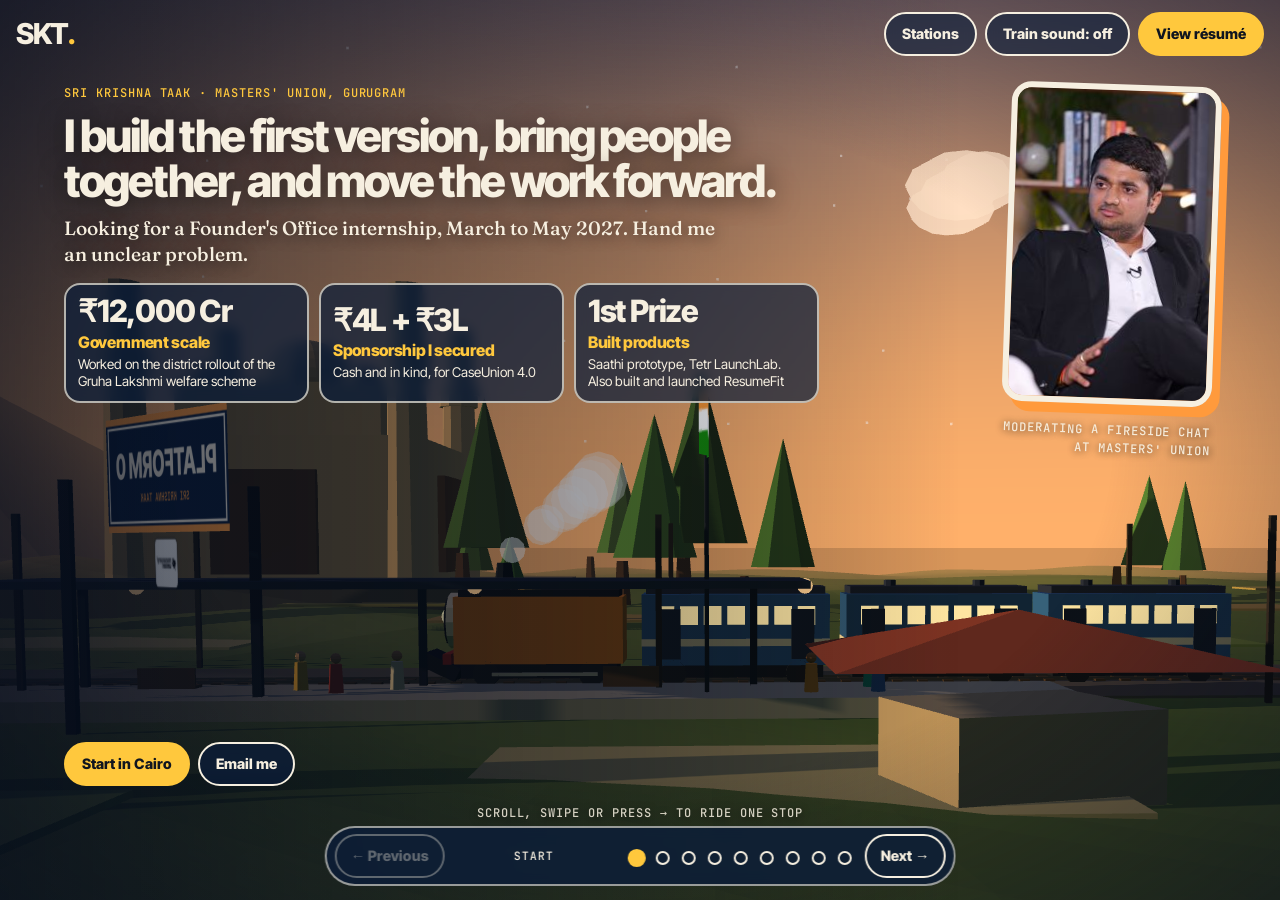
==== index.html @ de6146e2 "Sharper first screen, recommendation quotes, new work items, scroll tall cards before moving Co-Auth" ====
<!doctype html>
<html lang="en" class="no-js">
<head>
<meta charset="utf-8">
<meta name="viewport" content="width=device-width,initial-scale=1,viewport-fit=cover">
<title>Sri Krishna Taak | Founder&#x27;s Office internship, March to May 2027</title>
<meta name="description" content="Sri Krishna Taak builds the first version, brings people together and moves the work forward: ResumeFit, CaseUnion 4.0, field work from Cairo to Rajasthan. A train journey through the work.">
<link rel="canonical" href="https://emailsrikrishna9-hub.github.io/sri-krishna-yatra/">
<meta name="theme-color" content="#0b1d3a">
<meta property="og:type" content="website"><meta property="og:site_name" content="Sri Krishna Taak">
<meta property="og:title" content="Sri Krishna Taak | Founder&#x27;s Office internship, March to May 2027"><meta property="og:description" content="Sri Krishna Taak builds the first version, brings people together and moves the work forward: ResumeFit, CaseUnion 4.0, field work from Cairo to Rajasthan. A train journey through the work.">
<meta property="og:url" content="https://emailsrikrishna9-hub.github.io/sri-krishna-yatra/"><meta property="og:image" content="https://emailsrikrishna9-hub.github.io/sri-krishna-yatra/assets/og.png">
<meta property="og:image:width" content="1200"><meta property="og:image:height" content="630"><meta property="og:image:alt" content="Sri Krishna Taak: I build the first version, bring people together, and move the work forward, with a train on a rail line">
<meta name="twitter:card" content="summary_large_image"><meta name="twitter:title" content="Sri Krishna Taak | Founder&#x27;s Office internship, March to May 2027"><meta name="twitter:description" content="Sri Krishna Taak builds the first version, brings people together and moves the work forward: ResumeFit, CaseUnion 4.0, field work from Cairo to Rajasthan. A train journey through the work."><meta name="twitter:image" content="https://emailsrikrishna9-hub.github.io/sri-krishna-yatra/assets/og.png">
<link rel="preload" href="assets/fonts/inter-tight-latin-800-normal.woff2" as="font" type="font/woff2" crossorigin>
<link rel="icon" href="assets/favicon.svg" type="image/svg+xml">
<link rel="stylesheet" href="assets/css/world.css">
<script type="application/ld+json">{"@context": "https://schema.org", "@type": "Person", "name": "Sri Krishna Taak", "url": "https://emailsrikrishna9-hub.github.io/sri-krishna-yatra/", "sameAs": ["https://www.linkedin.com/in/sri-krishna9/", "https://github.com/emailsrikrishna9-hub", "https://www.producthunt.com/@sri_krishna12"], "alumniOf": {"@type": "Organization", "name": "Masters' Union"}}</script>
<script>document.documentElement.className='js'</script>
</head>
<body>
<canvas id="gl" aria-hidden="true"></canvas>
<div class="vig" aria-hidden="true"></div>
<div class="cut" id="cut" aria-hidden="true"></div>
<div class="hud intro" id="hud" hidden>
  <header class="bar">
    <a class="logo" href="#start" data-go="0" aria-label="Sri Krishna Taak, back to the start">SKT<span>.</span></a>
    <nav class="btns" aria-label="Site controls">
      <button type="button" id="bIndex" aria-expanded="false" aria-controls="index">Stations</button>
      <button type="button" id="bSound" aria-pressed="false"><span class="m-hide">Train&nbsp;</span><span id="sndTxt">sound: off</span></button>
      <a class="solid" id="bResume" href="resume.pdf" target="_blank" rel="noopener">View r&eacute;sum&eacute;<span class="sr"> (PDF, opens in a new tab)</span></a>
    </nav>
  </header>
  <nav class="index" id="index" aria-label="Stations" hidden><ol><li><button type="button" data-go="0"><b>00</b><span>Start<small>Now</small></span></button></li><li><button type="button" data-go="1"><b>01</b><span>Icon Creations<small>2023</small></span></button></li><li><button type="button" data-go="2"><b>02</b><span>Government and campus<small>2023 to 2024</small></span></button></li><li><button type="button" data-go="3"><b>03</b><span>Field and research<small>2024</small></span></button></li><li><button type="button" data-go="4"><b>04</b><span>Competing and organising<small>2025 to 2026</small></span></button></li><li><button type="button" data-go="5"><b>05</b><span>ResumeFit<small>2026</small></span></button></li><li><button type="button" data-go="6"><b>06</b><span>Saathi<small>2026</small></span></button></li><li><button type="button" data-go="7"><b>07</b><span>CaseUnion and Careers Club<small>2026</small></span></button></li><li><button type="button" data-go="8"><b>08</b><span>Next stop<small>Mar to May 2027</small></span></button></li></ol></nav>
  <section class="hero" id="hero" aria-label="Introduction"><div class="h-in">
      <p class="mono h-k">Sri Krishna Taak · Masters&#x27; Union, Gurugram</p>
      <h1 class="h-h1">I build the first version, bring people together, and move the work forward.</h1>
      <p class="h-sub">Looking for a Founder&#x27;s Office internship, March to May 2027. Hand me an unclear problem.</p>
      <ul class="chips" aria-label="Start with one kind of work"><li><button type="button" class="chipcard" data-go="2"><em>₹12,000 Cr</em><b>Government scale</b><span>Worked on the district rollout of the Gruha Lakshmi welfare scheme</span></button></li><li><button type="button" class="chipcard" data-go="7"><em>₹4L + ₹3L</em><b>Sponsorship I secured</b><span>Cash and in kind, for CaseUnion 4.0</span></button></li><li><button type="button" class="chipcard" data-go="6"><em>1st Prize</em><b>Built products</b><span>Saathi prototype, Tetr LaunchLab. Also built and launched ResumeFit</span></button></li></ul>
      <p class="h-act"><button class="btn big" type="button" data-go="1" id="bExplore">Start in Cairo</button><a class="btn big h-mail" href="mailto:sri.krishna2028@mastersunion.org">Email me</a></p>
    </div>
    <figure class="h-photo"><img src="assets/img/jagriti-fireside-sri-listening.jpg" alt="Sri Krishna Taak seated on stage during a fireside chat at Masters&#x27; Union" width="480" height="320"><figcaption class="mono">Moderating a fireside chat at Masters&#x27; Union</figcaption></figure></section>
  <section class="card" id="card" aria-label="Station"></section>
  <nav class="pager" id="pager" aria-label="Journey"><button type="button" id="bPrev" aria-label="Previous station">&#8592;<span> Previous</span></button><p class="pcount mono" id="pcount" aria-hidden="true"></p><button type="button" id="bNext" aria-label="Next station"><span>Next </span>&#8594;</button></nav>
  <div class="hintline mono" id="hintline" aria-hidden="true">Scroll, swipe or press &#8594; to ride one stop</div>
  <div class="sheet" id="sheet" role="dialog" aria-modal="true" aria-label="More detail" hidden><div class="sheet-in"><button type="button" class="sheet-x btn" id="sheetX">Close</button><div id="sheetBody"></div></div></div>
</div>
<p class="sr" id="live" role="status" aria-live="polite"></p>
<main id="plain" class="plain" tabindex="-1">
  <header><h1>Sri Krishna Taak</h1>
  <p class="lead">I build the first version, bring people together, and move the work forward.</p><p>Looking for a Founder&#x27;s Office internship, March to May 2027. Hand me an unclear problem.</p>
  <p><a class="btn big" href="mailto:sri.krishna2028@mastersunion.org">Email me</a> <a class="btn" href="resume.pdf" target="_blank" rel="noopener">View r&eacute;sum&eacute;</a></p></header>
  <article id="p-icon-creations"><h2><span class="mono">01 · Icon Creations · 2023</span><br>Cairo: where the journey starts</h2><section class="pitem"><h3>Icon Creations <span class="mono">Cairo, Jun to Jul 2023</span></h3><div class="logos"><span class="lg"><img src="assets/logos/icon.jpg" alt="Icon Creations" height="30"></span></div><dl class="rac"><div><dt>Result</dt><dd>Recognized as a top-performing intern in a six-week paid placement.</dd></div><div><dt>Action</dt><dd>Created social content, copy, articles, and research for the agency. Quality-tested a client AI chatbot.</dd></div><div><dt>Context</dt><dd>My first international operating role, at Icon Creations in Cairo.</dd></div></dl><div class="cmeta"><figure class="quote"><blockquote>&ldquo;Krishna is a driven, committed, and smart professional with a passion for discovery, and he would be a valuable addition to any team in any industry.&rdquo;</blockquote><figcaption><b>Raymond Ayac</b> Marketing Director at Nado’s Jewellery. Managed Sri directly at Icon Creations. <a href="https://www.linkedin.com/in/sri-krishna9/details/recommendations/" target="_blank" rel="noopener">LinkedIn recommendation<span class="sr"> (opens in a new tab)</span></a></figcaption></figure><p class="src">Source: Icon Creations experience letter and paid-internship certificate (documents held privately)</p></div></section></article><article id="p-campus-government"><h2><span class="mono">02 · Government and campus · 2023 to 2024</span><br>Government and campus, 2023 to 2024</h2><section class="pitem"><h3>Collector&#x27;s Office <span class="mono">Narayanpet, Aug to Sep 2023</span></h3><div class="logos"><span class="lg"><img src="assets/logos/telangana.svg" alt="Government of Telangana" height="30"></span></div><dl class="rac"><div><dt>Result</dt><dd>Worked on the district rollout of Gruha Lakshmi, a ₹12,000-crore scheme covering about 4 million people.</dd></div><div><dt>Action</dt><dd>Joined 25+ senior government meetings, made 50 field visits and supported 4 grievance sessions with 200+ citizens.</dd></div><div><dt>Context</dt><dd>The figures are the scheme&#x27;s size, not a budget I managed.</dd></div></dl><div class="cmeta"><p class="src">Source: internship certificate from the District Collector (held privately) and résumé</p></div></section><section class="pitem"><h3>AIESEC Ahmedabad <span class="mono">Aug 2023 to Jul 2024</span></h3><div class="logos"><span class="lg"><img src="assets/logos/aiesec.jpg" alt="AIESEC" height="30"></span></div><dl class="rac"><div><dt>Result</dt><dd>Helped secure 10+ exchange approvals and earned Best Team Leader and Best Team recognition.</dd></div><div><dt>Action</dt><dd>Built international relationships and worked on recruitment and onboarding.</dd></div><div><dt>Context</dt><dd>A year in a student-run international organization.</dd></div></dl><div class="cmeta"><p class="src">Source: résumé and AIESEC Ahmedabad experience letter</p></div></section><section class="pitem"><h3>TEDxIIS <span class="mono">Dec 2023</span></h3><div class="logos"><span class="lg tx" role="img" aria-label="TEDx">TED<i>x</i></span></div><dl class="rac"><div><dt>Result</dt><dd>Organiser and licensee of the institute&#x27;s first TEDx, 250+ attendees.</dd></div><div><dt>Action</dt><dd>Worked across speakers, sponsorships, and a 30-person organizing team.</dd></div><div><dt>Context</dt><dd>An event built from the ground up at Gujarat University.</dd></div></dl><figure class="thumb"><img src="assets/work/tedx-team.jpg" alt="The TEDxIIS organizing team standing beside the lit TEDxIIS sign" width="132" height="92" decoding="async" loading=lazy><figcaption>The TEDxIIS organizing team</figcaption></figure><div class="cmeta"><p class="src">Source: résumé; team figures are the team&#x27;s</p></div></section><section class="pitem"><h3>Kashmir Festival <span class="mono">Gandhinagar</span></h3><div class="logos"><span class="lg"><img src="assets/logos/iis.png" alt="Indian Institute of Sustainability" height="30"></span></div><dl class="rac"><div><dt>Result</dt><dd>Led 30 students at a festival attended by the Union Home Minister.</dd></div><div><dt>Action</dt><dd>Ran the student team for the festival.</dd></div><div><dt>Context</dt><dd>A campus role at the Indian Institute of Sustainability.</dd></div></dl><div class="cmeta"><p class="src">Source: letter from the institute and résumé</p></div></section></article><article id="p-field-research"><h2><span class="mono">03 · Field and research · 2024</span><br>Field and research, 2024</h2><section class="pitem"><h3>Shodh Yatra <span class="mono">Rajasthan, Jun 2024</span></h3><dl class="rac"><div><dt>Result</dt><dd>Helped run a 140 km field journey through 12 villages.</dd></div><div><dt>Action</dt><dd>Coordinated accommodation, the route, local authorities, and 20+ meetings.</dd></div><div><dt>Context</dt><dd>Rural innovation work with SRISTI and a diverse volunteer team.</dd></div></dl><figure class="thumb"><img src="assets/work/iccg5-podium.jpg" alt="A speaker at the podium on the stage of the Fifth International Conference on Creativity and Innovation at Grassroots (ICCIG 5) at IIM Ahmedabad, January 2025" width="132" height="92" decoding="async" loading=lazy><figcaption>Presenting Shodh Yatra learnings at ICCG 5, IIM Ahmedabad, 28 to 30 Jan 2025</figcaption></figure><div class="cmeta"><figure class="quote"><blockquote>&ldquo;He took responsibility beyond what was expected, managing on-ground coordination and supporting both participants and villagers with patience and care.&rdquo;</blockquote><figcaption><b>Chetan V Patel</b> Secretary, SRISTI; National Coordinator, Shodh Yatra. Mentor to Sri. <a href="https://www.linkedin.com/in/sri-krishna9/details/recommendations/" target="_blank" rel="noopener">LinkedIn recommendation<span class="sr"> (opens in a new tab)</span></a></figcaption></figure><p class="src">Source: résumé, SRISTI certificates and the ICCG 5 photo</p></div></section><section class="pitem"><h3>Akshaya Patra <span class="mono">Ahmedabad, Jun 2024</span></h3><div class="logos"><span class="lg"><img src="assets/logos/akshaya.png" alt="The Akshaya Patra Foundation" height="30"></span></div><dl class="rac"><div><dt>Result</dt><dd>Verified 700+ assets valued at ₹20+ crore.</dd></div><div><dt>Action</dt><dd>Reviewed the inventory and developed a QR-based tracking approach.</dd></div><div><dt>Context</dt><dd>An asset-verification internship in nonprofit operations.</dd></div></dl><div class="cmeta"><p class="src">Source: résumé (figures); completion certificate, 1 to 30 Jun 2024</p></div></section><section class="pitem"><h3>NITI Aayog <span class="mono">New Delhi, Aug to Oct 2024</span></h3><div class="logos"><span class="lg"><img src="assets/logos/niti.png" alt="NITI Aayog" height="30"></span></div><dl class="rac"><div><dt>Result</dt><dd>Produced a research recommendation on pulse-market volatility.</dd></div><div><dt>Action</dt><dd>Analysed production, import, and price data and compared policy choices.</dd></div><div><dt>Context</dt><dd>A policy research internship focused on agricultural trade.</dd></div></dl><div class="cmeta"><p class="src">Source: résumé. Research output; adoption is not claimed</p></div></section></article><article id="p-competing"><h2><span class="mono">04 · Competing and organising · 2025 to 2026</span><br>Competing and organising, 2025 to 2026</h2><section class="pitem"><h3>HPAIR Impact Challenge <span class="mono">Harvard, Feb 2025</span></h3><div class="logos"><span class="lg"><img src="assets/logos/harvard.svg" alt="Harvard (HPAIR conference)" height="30"></span></div><dl class="rac"><div><dt>Result</dt><dd>Won Round 1 of the HPAIR Impact Challenge on 9 February 2025.</dd></div><div><dt>Action</dt><dd>Built a finance model for slum schools in Nairobi.</dd></div><div><dt>Context</dt><dd>A conference competition with participants from 40+ countries. The HPAIR letter confirms the first round only.</dd></div></dl><figure class="thumb"><img src="assets/img/hbs-harvard-business-school.jpg" alt="Sri Krishna standing in front of the Harvard Business School sign" width="132" height="92" decoding="async" loading=lazy><figcaption>At Harvard Business School during the HPAIR conference</figcaption></figure><div class="cmeta"><p class="src">Source: résumé and HPAIR letter</p></div></section><section class="pitem"><h3>Prompt2Profit <span class="mono">Three campuses, 2026</span></h3><div class="logos"><span class="lg"><img src="assets/logos/iitgn.png" alt="IIT Gandhinagar" height="30"></span><span class="lg"><img src="assets/logos/nitw.png" alt="NIT Warangal" height="30"></span><span class="lg"><img src="assets/logos/svnit.png" alt="SVNIT Surat" height="30"></span></div><dl class="rac"><div><dt>Result</dt><dd>Co-hosted three hackathons at IIT Gandhinagar, NIT Warangal and SVNIT Surat.</dd></div><div><dt>Action</dt><dd>Hosted them representing Masters&#x27; Union.</dd></div><div><dt>Context</dt><dd>Event totals from my résumé: 412 registrants, 236 teams and 86 organisations. Not a personal result.</dd></div></dl><div class="cmeta"><p class="src">Source: résumé and my LinkedIn posts</p></div></section><section class="pitem"><h3>Soft Launch <span class="mono">Venture</span></h3><dl class="rac"><div><dt>Result</dt><dd>Generated ₹1 lakh+ in team revenue.</dd></div><div><dt>Action</dt><dd>Co-built a six-person commerce operation using Shopify, Razorpay, and Shiprocket.</dd></div><div><dt>Context</dt><dd>A hands-on entrepreneurial experiment. The revenue is the team&#x27;s, not mine.</dd></div></dl><div class="cmeta"><p class="src">Source: résumé</p></div></section><section class="pitem"><h3>Bharat Builders Prize <span class="mono">Growth team</span></h3><div class="logos"><span class="lg"><img src="assets/logos/mu.png" alt="Masters&#x27; Union" height="30"></span></div><dl class="rac"><div><dt>Result</dt><dd>Served on the growth team for a national AI competition.</dd></div><div><dt>Action</dt><dd>Designed strategies for organising hackathons.</dd></div><div><dt>Context</dt><dd>A role in the Masters&#x27; Union Director&#x27;s Office. The ₹10 lakh was the winner&#x27;s prize, not mine.</dd></div></dl><div class="cmeta"><p class="src">Source: résumé</p></div></section><section class="pitem"><h3>Podcast with Shashank Mani <span class="mono">Masters&#x27; Union</span></h3><div class="logos"><span class="lg"><img src="assets/logos/jagriti.webp" alt="Jagriti Yatra" height="30"></span></div><dl class="rac"><div><dt>Result</dt><dd>Hosted a podcast and moderated a fireside chat with Shashank Mani, MP and founder of Jagriti Yatra.</dd></div><div><dt>Action</dt><dd>Led the conversation as host and moderator.</dd></div><div><dt>Context</dt><dd>At Masters&#x27; Union.</dd></div></dl><div class="cmeta"><p class="src">Source: résumé</p></div></section><section class="pitem"><h3>Awards and reach <span class="mono">2026</span></h3><div class="logos"><span class="lg"><img src="assets/logos/iift.png" alt="IIFT Delhi" height="30"></span></div><dl class="rac"><div><dt>Result</dt><dd>3rd place, The Policy Gazette 2026, IIFT Delhi.</dd></div><div><dt>Action</dt><dd>2nd runner-up of 90 teams, goSTOPS One Day Challenge.</dd></div><div><dt>Context</dt><dd>11,058 LinkedIn followers on 25 November 2026.</dd></div></dl><div class="cmeta"><p class="src">Source: résumé and my LinkedIn profile</p></div></section></article><article id="p-resumefit"><h2><span class="mono">05 · ResumeFit · 2026</span><br>ResumeFit: a résumé tool that cannot invent</h2><section class="pitem"><h3>ResumeFit <span class="mono">Built and launched, Nov 2026</span></h3><dl class="rac"><div><dt>Result</dt><dd>Built and launched an AI-assisted résumé-tailoring web app.</dd></div><div><dt>Action</dt><dd>Developed document parsing, job matching, five templates, an application tracker, and a guardrail against invented experience.</dd></div><div><dt>Context</dt><dd>A personal product build to make role-specific applications easier. I have since left the project.</dd></div></dl><figure class="thumb"><img src="assets/work/rf-live-landing.jpg" alt="The ResumeFit home page with the headline &#x27;A tailored resume for every job. Every line true.&#x27;" width="132" height="92" decoding="async" loading=lazy><figcaption>ResumeFit home page, captured 24 Nov 2026</figcaption></figure><div class="cmeta"><ul class="proof"><li><a class="chip" href="https://resumefit-xrme.onrender.com/" target="_blank" rel="noopener noreferrer">Live product (first load may take up to a minute)<span class="sr"> (opens in a new tab)</span></a></li><li><a class="chip" href="https://www.producthunt.com/products/resumefit-3" target="_blank" rel="noopener noreferrer">Product Hunt listing<span class="sr"> (opens in a new tab)</span></a></li></ul></div></section><details class="pcase" open><summary>Detail: ResumeFit: a résumé tool that cannot invent</summary><article class="case" id="plain-case-resumefit"><header><p class="mono">Detail</p><h2 class="cs-title" tabindex="-1">ResumeFit: a résumé tool that cannot invent</h2><dl class="meta"><div><dt>Role</dt><dd>Builder</dd></div><div><dt>Built with</dt><dd>Claude (AI-assisted development)</dd></div><div><dt>Status</dt><dd>I have since left the project. The site is still online.</dd></div></dl></header><p class="lead">ResumeFit rebuilds a résumé around one job posting using only what the user has done, and reports the requirements they cannot honestly claim. I built it with Claude and launched it in November 2026. I have since left the project.</p><h3>What I built</h3><p>Sign-up with email confirmation, PDF and Word résumé import into a structured profile, a tailoring pipeline, a match report, five résumé templates, chat refinement, an application tracker, and a free keyword checker that needs no account.</p><h3>The guardrail, enforced three times</h3><ul class="rule"><li>The prompt lets the model cite only fact ids it was given, and every number must appear in a cited fact.</li><li>A validator drops bullets without valid citations, restores your own wording when a number was invented, removes skills that are not in your profile, and turns unsupported matches into gaps.</li><li>The database re-checks every citation before a version is saved.</li></ul><p class="note">From the project README. The repository is private, so this is documented, not publicly inspectable.</p><figure class=""><img src="assets/work/rf-rejected-claim.jpg" alt="Two cards: &#x27;What you wrote: Managed a budget of $4.5K&#x27; and an AI rewrite with $4.5M struck out and stamped Rejected, number changed" loading="lazy" decoding="async"><figcaption>Product Hunt launch graphic with sample text. It illustrates the rule; it is not a real user&#x27;s résumé.</figcaption></figure><figure class=""><img src="assets/work/rf-app-doc.jpg" alt="The ResumeFit app showing a tailored one-page résumé for a fictional finance analyst" loading="lazy" decoding="async"><figcaption>The app&#x27;s résumé view with a fictional profile and test data.</figcaption></figure><h3>A product decision</h3><ol class="timeline"><li><b>7 Nov 2026</b><span>First commit. A $4, 30-day pass was part of the design.</span></li><li><b>About 12 Nov</b><span>Product Hunt launch with one free preview, then $4 for 30 days.</span></li><li><b>14 Nov</b><span>I paused payments and made the product free during the beta.</span></li></ol><p>I made it free because the paid pass was not converting. The dates come from the commit history. The Product Hunt listing shows that it shipped; I have no paying users or traction numbers to report.</p><ul class="proof"><li><a class="chip" href="https://resumefit-xrme.onrender.com/" target="_blank" rel="noopener noreferrer">Open ResumeFit (first load may take up to a minute)<span class="sr"> (opens in a new tab)</span></a></li><li><a class="chip" href="https://www.producthunt.com/products/resumefit-3" target="_blank" rel="noopener noreferrer">Product Hunt listing<span class="sr"> (opens in a new tab)</span></a></li></ul></article></details></article><article id="p-saathi"><h2><span class="mono">06 · Saathi · 2026</span><br>Saathi: First Prize at Tetr LaunchLab</h2><section class="pitem"><h3>Saathi <span class="mono">Prototype, 2026</span></h3><dl class="rac"><div><dt>Result</dt><dd>Won First Prize at Tetr LaunchLab, a 3-day startup sprint, with a working Saathi prototype and a US$300 cash prize.</dd></div><div><dt>Action</dt><dd>Prototyped a way for families to organize healthcare documents and care information.</dd></div><div><dt>Context</dt><dd>A personal healthcare coordination experiment, judged on distribution, marketing strategy and execution. I have since left the project.</dd></div></dl><figure class="thumb"><img src="assets/work/tetr-certificate.jpg" alt="Tetr LaunchLab Certificate of Achievement awarding Sri Krishna First Prize in a 3-day startup sprint, with a 300 US dollar cash prize, issued 8 May 2026" width="132" height="92" decoding="async" loading=lazy><figcaption>Tetr LaunchLab certificate, 8 May 2026</figcaption></figure><div class="cmeta"><p class="src">Source: Tetr LaunchLab certificate, issued 8 May 2026</p></div></section></article><article id="p-caseunion"><h2><span class="mono">07 · CaseUnion and Careers Club · 2026</span><br>CaseUnion and the career clubs</h2><section class="pitem"><h3>CaseUnion 4.0 <span class="mono">Nov 2026, finale 12 Dec</span></h3><div class="logos"><span class="lg"><img src="assets/logos/mu.png" alt="Masters&#x27; Union" height="30"></span></div><dl class="rac"><div><dt>Result</dt><dd>Helped grow CaseUnion 4.0 to 3,800+ registrations by 23 November 2026.</dd></div><div><dt>Action</dt><dd>As VP Careers, coordinated clubs, partner outreach, and campus teams, and secured ₹4 lakh in sponsorship and ₹3 lakh in kind.</dd></div><div><dt>Context</dt><dd>A team-run national case competition, and Masters&#x27; Union&#x27;s first collaboration with Harvard (as content partner). Registrations came from all 22 IIMs, 15 IITs, 18 NITs and 600+ other colleges.</dd></div></dl><figure class="thumb"><img src="assets/work/cu-event-cover.jpg" alt="CaseUnion 4.0 event banner: National Business Case Competition, finale 12 December 2026, prize pool 5 lakh rupees, with partner logos and their roles" width="132" height="92" decoding="async" loading=lazy><figcaption>Event creative with the finale date and partner roles</figcaption></figure><div class="cmeta"><ul class="proof"><li><a class="chip" href="https://unstop.com/college-fests/caseunion-40-masters-union-school-of-business-519098" target="_blank" rel="noopener noreferrer">Event page on Unstop<span class="sr"> (opens in a new tab)</span></a></li></ul></div></section><details class="pcase" open><summary>Detail: CaseUnion 4.0: a national case competition</summary><article class="case" id="plain-case-caseunion"><header><p class="mono">Detail</p><h2 class="cs-title" tabindex="-1">CaseUnion 4.0: a national case competition</h2><dl class="meta"><div><dt>Role</dt><dd>VP Careers</dd></div><div><dt>Where</dt><dd>Masters&#x27; Union, Gurugram</dd></div><div><dt>Dates</dt><dd>Festival 15 Nov to 14 Dec 2026; finale 12 Dec</dd></div></dl></header><p class="lead">Helped grow CaseUnion 4.0 to 3,800+ registrations by 23 November 2026. This is a dated snapshot while registration was open, not a final outcome, and it is the team&#x27;s result.</p><figure class=""><img src="assets/work/cu-entries-strip.jpg" alt="Crop of the CaseUnion 24 Hours Left creative: 3,800+ entries from IIMs, IITs and NITs, with Aerostar Helmets as co-powering sponsor, Harvard Business Impact as content partner, and Thinking Spree, Jagriti Yatra and Ditto by Finshots as case partners" loading="lazy" decoding="async"><figcaption>Crop of the 23 Nov 2026 event creative. The partner labels are the creative&#x27;s own.</figcaption></figure><h3>What I did</h3><p>As VP Careers, I coordinated student clubs, partner outreach, and campus teams, and secured ₹4 lakh in sponsorship and ₹3 lakh in kind. The creative lists me as the registration contact, as CaseUnion Head and VP Careers. The registrations, the partners and the competitions belong to the whole team.</p><h3>What the figures are</h3><ul class="rule"><li>3,800+ is the entry count on the event creative of 23 Nov 2026. The Unstop event page showed 4,745 registrations when I read it on 25 Nov 2026, after registrations closed on 23 Nov. Both are snapshots; the finale is on 12 Dec.</li><li>₹4 lakh in sponsorship and ₹3 lakh in kind are the amounts I secured across partners, as I state them. They are separate from the ₹5 lakh, which is the festival&#x27;s prize pool and not mine.</li><li>Harvard Business Impact is labelled as content partner on the creative. It is not a title partnership. I describe it as the school&#x27;s first collaboration with Harvard; other partner roles are as the creative labels them.</li></ul><h3>Speaking</h3><p>I was invited to speak about case competitions and careers at Ramaiah University&#x27;s Arthabodha Economics Club (online, 30 Sep 2026) and at Fetch-a-thon 3.0 at Masters&#x27; Union (11 Oct 2026, as VP Careers).</p><figure class=""><img src="assets/work/fetchathon-speaker.jpg" alt="Fetch-a-thon 3.0 speaker poster: Sri Krishna, VP Careers, Masters&#x27; Union, 11 October 2026, 10 AM to 2 PM, Masters&#x27; Union Gurugram" loading="lazy" decoding="async"><figcaption>Fetch-a-thon 3.0 speaker poster, 11 Oct 2026</figcaption></figure><h3>Separate from CaseUnion</h3><p>As elected Vice President, Careers, my term covered 40 events in 5 months across 13 clubs on a ₹25 lakh budget, including three full-day hackathons (two on AI) and 400,000+ impressions. These are club figures from my résumé, not part of the CaseUnion count and not a personal result.</p><ul class="proof"><li><a class="chip" href="https://unstop.com/college-fests/caseunion-40-masters-union-school-of-business-519098" target="_blank" rel="noopener noreferrer">Event page on Unstop<span class="sr"> (opens in a new tab)</span></a></li></ul></article></details><section class="pitem"><h3>Careers Club <span class="mono">Elected VP, 2026</span></h3><div class="logos"><span class="lg"><img src="assets/logos/mu.png" alt="Masters&#x27; Union" height="30"></span></div><dl class="rac"><div><dt>Result</dt><dd>13 Masters&#x27; Union career clubs report to me, and I manage them.</dd></div><div><dt>Action</dt><dd>As elected VP, Careers, I lead the Consulting, Marketing, CommerceX, Product Management, AI, FinTech and other career clubs.</dd></div><div><dt>Context</dt><dd>40 events in 5 months on a ₹25 lakh budget, including three full-day hackathons.</dd></div></dl><div class="cmeta"><p class="src">Source: résumé</p></div></section><section class="pitem"><h3>8X hackathon <span class="mono">30 Aug 2026</span></h3><div class="logos"><span class="lg"><img src="assets/logos/mu.png" alt="Masters&#x27; Union" height="30"></span></div><dl class="rac"><div><dt>Result</dt><dd>Organised a one-day mobile app hackathon with 8X, a London-based company.</dd></div><div><dt>Action</dt><dd>Coordinated 8X, Student Affairs, students, volunteers, mentors and judges as the point of contact.</dd></div><div><dt>Context</dt><dd>At Masters&#x27; Union. Students went from idea to prototype and pitch in a day.</dd></div></dl><div class="cmeta"><p class="src">Source: my own account</p></div></section></article><article id="p-contact"><h2><span class="mono">08 · Next stop · Mar to May 2027</span><br>Bring me an unclear problem</h2><section class="pitem"><h3>Founder&#x27;s Office internship <span class="mono">March to May 2027</span></h3><dl class="rac"><div><dt>Result</dt><dd>I am looking for a Founder&#x27;s Office internship, March to May 2027.</dd></div><div><dt>Action</dt><dd>I would like to own one unclear problem and move it forward with your team.</dd></div><div><dt>Context</dt><dd>If you are hiring, or have a problem like that, send me the problem and a time that suits you.</dd></div></dl><div class="cmeta"></div></section><ul class="proof"><li><a class="chip big" href="mailto:sri.krishna2028@mastersunion.org">sri.krishna2028@mastersunion.org</a></li><li><a class="chip" href="https://www.linkedin.com/in/sri-krishna9/" target="_blank" rel="noopener noreferrer">LinkedIn<span class="sr"> (opens in a new tab)</span></a></li><li><a class="chip" href="https://github.com/emailsrikrishna9-hub" target="_blank" rel="noopener noreferrer">GitHub<span class="sr"> (opens in a new tab)</span></a></li><li><a class="chip" href="https://www.producthunt.com/@sri_krishna12" target="_blank" rel="noopener noreferrer">Product Hunt<span class="sr"> (opens in a new tab)</span></a></li></ul></article>
  <footer><p>An independent portfolio by Sri Krishna Taak. Figures come from my r&eacute;sum&eacute; unless a source is linked or named beside the claim.</p></footer>
</main>
<template id="t-icon-creations"><header class="chead"><p class="kicker mono">01 · Icon Creations · 2023</p><span class="stamp" aria-hidden="true"><b>IC</b><i>2023</i></span></header><h2 class="ctitle" tabindex="-1">Cairo: where the journey starts</h2><div class="item open"><p class="iwhen mono">Cairo, Jun to Jul 2023</p><div class="logos"><span class="lg"><img src="assets/logos/icon.jpg" alt="Icon Creations" height="30"></span></div><dl class="rac"><div><dt>Result</dt><dd>Recognized as a top-performing intern in a six-week paid placement.</dd></div><div><dt>Action</dt><dd>Created social content, copy, articles, and research for the agency. Quality-tested a client AI chatbot.</dd></div><div><dt>Context</dt><dd>My first international operating role, at Icon Creations in Cairo.</dd></div></dl><div class="cmeta"><figure class="quote"><blockquote>&ldquo;Krishna is a driven, committed, and smart professional with a passion for discovery, and he would be a valuable addition to any team in any industry.&rdquo;</blockquote><figcaption><b>Raymond Ayac</b> Marketing Director at Nado’s Jewellery. Managed Sri directly at Icon Creations. <a href="https://www.linkedin.com/in/sri-krishna9/details/recommendations/" target="_blank" rel="noopener">LinkedIn recommendation<span class="sr"> (opens in a new tab)</span></a></figcaption></figure><p class="src">Source: Icon Creations experience letter and paid-internship certificate (documents held privately)</p></div></div></template><template id="t-campus-government"><header class="chead"><p class="kicker mono">02 · Government and campus · 2023 to 2024</p><span class="stamp" aria-hidden="true"><b>GC</b><i>2023</i></span></header><h2 class="ctitle" tabindex="-1">Government and campus, 2023 to 2024</h2><div class="items"><div class="item open"><button type="button" class="ih" aria-expanded="true"><span class="in"><span class="lg"><img src="assets/logos/telangana.svg" alt="Government of Telangana" height="30"></span>Collector&#x27;s Office</span><span class="iw mono">Narayanpet, Aug to Sep 2023</span></button><div class="ib"><dl class="rac"><div><dt>Result</dt><dd>Worked on the district rollout of Gruha Lakshmi, a ₹12,000-crore scheme covering about 4 million people.</dd></div><div><dt>Action</dt><dd>Joined 25+ senior government meetings, made 50 field visits and supported 4 grievance sessions with 200+ citizens.</dd></div><div><dt>Context</dt><dd>The figures are the scheme&#x27;s size, not a budget I managed.</dd></div></dl><div class="cmeta"><p class="src">Source: internship certificate from the District Collector (held privately) and résumé</p></div></div></div><div class="item"><button type="button" class="ih" aria-expanded="false"><span class="in"><span class="lg"><img src="assets/logos/aiesec.jpg" alt="AIESEC" height="30"></span>AIESEC Ahmedabad</span><span class="iw mono">Aug 2023 to Jul 2024</span></button><div class="ib"><dl class="rac"><div><dt>Result</dt><dd>Helped secure 10+ exchange approvals and earned Best Team Leader and Best Team recognition.</dd></div><div><dt>Action</dt><dd>Built international relationships and worked on recruitment and onboarding.</dd></div><div><dt>Context</dt><dd>A year in a student-run international organization.</dd></div></dl><div class="cmeta"><p class="src">Source: résumé and AIESEC Ahmedabad experience letter</p></div></div></div><div class="item"><button type="button" class="ih" aria-expanded="false"><span class="in"><span class="lg tx" role="img" aria-label="TEDx">TED<i>x</i></span>TEDxIIS</span><span class="iw mono">Dec 2023</span></button><div class="ib"><dl class="rac"><div><dt>Result</dt><dd>Organiser and licensee of the institute&#x27;s first TEDx, 250+ attendees.</dd></div><div><dt>Action</dt><dd>Worked across speakers, sponsorships, and a 30-person organizing team.</dd></div><div><dt>Context</dt><dd>An event built from the ground up at Gujarat University.</dd></div></dl><figure class="thumb"><img src="assets/work/tedx-team.jpg" alt="The TEDxIIS organizing team standing beside the lit TEDxIIS sign" width="132" height="92" decoding="async"><figcaption>The TEDxIIS organizing team</figcaption></figure><div class="cmeta"><p class="src">Source: résumé; team figures are the team&#x27;s</p></div></div></div><div class="item"><button type="button" class="ih" aria-expanded="false"><span class="in"><span class="lg"><img src="assets/logos/iis.png" alt="Indian Institute of Sustainability" height="30"></span>Kashmir Festival</span><span class="iw mono">Gandhinagar</span></button><div class="ib"><dl class="rac"><div><dt>Result</dt><dd>Led 30 students at a festival attended by the Union Home Minister.</dd></div><div><dt>Action</dt><dd>Ran the student team for the festival.</dd></div><div><dt>Context</dt><dd>A campus role at the Indian Institute of Sustainability.</dd></div></dl><div class="cmeta"><p class="src">Source: letter from the institute and résumé</p></div></div></div></div></template><template id="t-field-research"><header class="chead"><p class="kicker mono">03 · Field and research · 2024</p><span class="stamp" aria-hidden="true"><b>FR</b><i>2024</i></span></header><h2 class="ctitle" tabindex="-1">Field and research, 2024</h2><div class="items"><div class="item open"><button type="button" class="ih" aria-expanded="true"><span class="in">Shodh Yatra</span><span class="iw mono">Rajasthan, Jun 2024</span></button><div class="ib"><dl class="rac"><div><dt>Result</dt><dd>Helped run a 140 km field journey through 12 villages.</dd></div><div><dt>Action</dt><dd>Coordinated accommodation, the route, local authorities, and 20+ meetings.</dd></div><div><dt>Context</dt><dd>Rural innovation work with SRISTI and a diverse volunteer team.</dd></div></dl><figure class="thumb"><img src="assets/work/iccg5-podium.jpg" alt="A speaker at the podium on the stage of the Fifth International Conference on Creativity and Innovation at Grassroots (ICCIG 5) at IIM Ahmedabad, January 2025" width="132" height="92" decoding="async"><figcaption>Presenting Shodh Yatra learnings at ICCG 5, IIM Ahmedabad, 28 to 30 Jan 2025</figcaption></figure><div class="cmeta"><figure class="quote"><blockquote>&ldquo;He took responsibility beyond what was expected, managing on-ground coordination and supporting both participants and villagers with patience and care.&rdquo;</blockquote><figcaption><b>Chetan V Patel</b> Secretary, SRISTI; National Coordinator, Shodh Yatra. Mentor to Sri. <a href="https://www.linkedin.com/in/sri-krishna9/details/recommendations/" target="_blank" rel="noopener">LinkedIn recommendation<span class="sr"> (opens in a new tab)</span></a></figcaption></figure><p class="src">Source: résumé, SRISTI certificates and the ICCG 5 photo</p></div></div></div><div class="item"><button type="button" class="ih" aria-expanded="false"><span class="in"><span class="lg"><img src="assets/logos/akshaya.png" alt="The Akshaya Patra Foundation" height="30"></span>Akshaya Patra</span><span class="iw mono">Ahmedabad, Jun 2024</span></button><div class="ib"><dl class="rac"><div><dt>Result</dt><dd>Verified 700+ assets valued at ₹20+ crore.</dd></div><div><dt>Action</dt><dd>Reviewed the inventory and developed a QR-based tracking approach.</dd></div><div><dt>Context</dt><dd>An asset-verification internship in nonprofit operations.</dd></div></dl><div class="cmeta"><p class="src">Source: résumé (figures); completion certificate, 1 to 30 Jun 2024</p></div></div></div><div class="item"><button type="button" class="ih" aria-expanded="false"><span class="in"><span class="lg"><img src="assets/logos/niti.png" alt="NITI Aayog" height="30"></span>NITI Aayog</span><span class="iw mono">New Delhi, Aug to Oct 2024</span></button><div class="ib"><dl class="rac"><div><dt>Result</dt><dd>Produced a research recommendation on pulse-market volatility.</dd></div><div><dt>Action</dt><dd>Analysed production, import, and price data and compared policy choices.</dd></div><div><dt>Context</dt><dd>A policy research internship focused on agricultural trade.</dd></div></dl><div class="cmeta"><p class="src">Source: résumé. Research output; adoption is not claimed</p></div></div></div></div></template><template id="t-competing"><header class="chead"><p class="kicker mono">04 · Competing and organising · 2025 to 2026</p><span class="stamp" aria-hidden="true"><b>CO</b><i>2025</i></span></header><h2 class="ctitle" tabindex="-1">Competing and organising, 2025 to 2026</h2><div class="items"><div class="item open"><button type="button" class="ih" aria-expanded="true"><span class="in"><span class="lg"><img src="assets/logos/harvard.svg" alt="Harvard (HPAIR conference)" height="30"></span>HPAIR Impact Challenge</span><span class="iw mono">Harvard, Feb 2025</span></button><div class="ib"><dl class="rac"><div><dt>Result</dt><dd>Won Round 1 of the HPAIR Impact Challenge on 9 February 2025.</dd></div><div><dt>Action</dt><dd>Built a finance model for slum schools in Nairobi.</dd></div><div><dt>Context</dt><dd>A conference competition with participants from 40+ countries. The HPAIR letter confirms the first round only.</dd></div></dl><figure class="thumb"><img src="assets/img/hbs-harvard-business-school.jpg" alt="Sri Krishna standing in front of the Harvard Business School sign" width="132" height="92" decoding="async"><figcaption>At Harvard Business School during the HPAIR conference</figcaption></figure><div class="cmeta"><p class="src">Source: résumé and HPAIR letter</p></div></div></div><div class="item"><button type="button" class="ih" aria-expanded="false"><span class="in"><span class="lg"><img src="assets/logos/iitgn.png" alt="IIT Gandhinagar" height="30"></span><span class="lg"><img src="assets/logos/nitw.png" alt="NIT Warangal" height="30"></span><span class="lg"><img src="assets/logos/svnit.png" alt="SVNIT Surat" height="30"></span>Prompt2Profit</span><span class="iw mono">Three campuses, 2026</span></button><div class="ib"><dl class="rac"><div><dt>Result</dt><dd>Co-hosted three hackathons at IIT Gandhinagar, NIT Warangal and SVNIT Surat.</dd></div><div><dt>Action</dt><dd>Hosted them representing Masters&#x27; Union.</dd></div><div><dt>Context</dt><dd>Event totals from my résumé: 412 registrants, 236 teams and 86 organisations. Not a personal result.</dd></div></dl><div class="cmeta"><p class="src">Source: résumé and my LinkedIn posts</p></div></div></div><div class="item"><button type="button" class="ih" aria-expanded="false"><span class="in">Soft Launch</span><span class="iw mono">Venture</span></button><div class="ib"><dl class="rac"><div><dt>Result</dt><dd>Generated ₹1 lakh+ in team revenue.</dd></div><div><dt>Action</dt><dd>Co-built a six-person commerce operation using Shopify, Razorpay, and Shiprocket.</dd></div><div><dt>Context</dt><dd>A hands-on entrepreneurial experiment. The revenue is the team&#x27;s, not mine.</dd></div></dl><div class="cmeta"><p class="src">Source: résumé</p></div></div></div><div class="item"><button type="button" class="ih" aria-expanded="false"><span class="in"><span class="lg"><img src="assets/logos/mu.png" alt="Masters&#x27; Union" height="30"></span>Bharat Builders Prize</span><span class="iw mono">Growth team</span></button><div class="ib"><dl class="rac"><div><dt>Result</dt><dd>Served on the growth team for a national AI competition.</dd></div><div><dt>Action</dt><dd>Designed strategies for organising hackathons.</dd></div><div><dt>Context</dt><dd>A role in the Masters&#x27; Union Director&#x27;s Office. The ₹10 lakh was the winner&#x27;s prize, not mine.</dd></div></dl><div class="cmeta"><p class="src">Source: résumé</p></div></div></div><div class="item"><button type="button" class="ih" aria-expanded="false"><span class="in"><span class="lg"><img src="assets/logos/jagriti.webp" alt="Jagriti Yatra" height="30"></span>Podcast with Shashank Mani</span><span class="iw mono">Masters&#x27; Union</span></button><div class="ib"><dl class="rac"><div><dt>Result</dt><dd>Hosted a podcast and moderated a fireside chat with Shashank Mani, MP and founder of Jagriti Yatra.</dd></div><div><dt>Action</dt><dd>Led the conversation as host and moderator.</dd></div><div><dt>Context</dt><dd>At Masters&#x27; Union.</dd></div></dl><div class="cmeta"><p class="src">Source: résumé</p></div></div></div><div class="item"><button type="button" class="ih" aria-expanded="false"><span class="in"><span class="lg"><img src="assets/logos/iift.png" alt="IIFT Delhi" height="30"></span>Awards and reach</span><span class="iw mono">2026</span></button><div class="ib"><dl class="rac"><div><dt>Result</dt><dd>3rd place, The Policy Gazette 2026, IIFT Delhi.</dd></div><div><dt>Action</dt><dd>2nd runner-up of 90 teams, goSTOPS One Day Challenge.</dd></div><div><dt>Context</dt><dd>11,058 LinkedIn followers on 25 November 2026.</dd></div></dl><div class="cmeta"><p class="src">Source: résumé and my LinkedIn profile</p></div></div></div></div></template><template id="t-resumefit"><header class="chead"><p class="kicker mono">05 · ResumeFit · 2026</p><span class="stamp" aria-hidden="true"><b>RF</b><i>NOV 26</i></span></header><h2 class="ctitle" tabindex="-1">ResumeFit: a résumé tool that cannot invent</h2><div class="item open"><p class="iwhen mono">Built and launched, Nov 2026</p><dl class="rac"><div><dt>Result</dt><dd>Built and launched an AI-assisted résumé-tailoring web app.</dd></div><div><dt>Action</dt><dd>Developed document parsing, job matching, five templates, an application tracker, and a guardrail against invented experience.</dd></div><div><dt>Context</dt><dd>A personal product build to make role-specific applications easier. I have since left the project.</dd></div></dl><figure class="thumb"><img src="assets/work/rf-live-landing.jpg" alt="The ResumeFit home page with the headline &#x27;A tailored resume for every job. Every line true.&#x27;" width="132" height="92" decoding="async"><figcaption>ResumeFit home page, captured 24 Nov 2026</figcaption></figure><div class="cmeta"><ul class="proof"><li><a class="chip" href="https://resumefit-xrme.onrender.com/" target="_blank" rel="noopener noreferrer">Live product (first load may take up to a minute)<span class="sr"> (opens in a new tab)</span></a></li><li><a class="chip" href="https://www.producthunt.com/products/resumefit-3" target="_blank" rel="noopener noreferrer">Product Hunt listing<span class="sr"> (opens in a new tab)</span></a></li></ul><p class="cact"><button type="button" class="btn big" data-case="resumefit">More detail</button></p></div></div></template><template id="t-saathi"><header class="chead"><p class="kicker mono">06 · Saathi · 2026</p><span class="stamp" aria-hidden="true"><b>SA</b><i>2026</i></span></header><h2 class="ctitle" tabindex="-1">Saathi: First Prize at Tetr LaunchLab</h2><div class="item open"><p class="iwhen mono">Prototype, 2026</p><dl class="rac"><div><dt>Result</dt><dd>Won First Prize at Tetr LaunchLab, a 3-day startup sprint, with a working Saathi prototype and a US$300 cash prize.</dd></div><div><dt>Action</dt><dd>Prototyped a way for families to organize healthcare documents and care information.</dd></div><div><dt>Context</dt><dd>A personal healthcare coordination experiment, judged on distribution, marketing strategy and execution. I have since left the project.</dd></div></dl><figure class="thumb"><img src="assets/work/tetr-certificate.jpg" alt="Tetr LaunchLab Certificate of Achievement awarding Sri Krishna First Prize in a 3-day startup sprint, with a 300 US dollar cash prize, issued 8 May 2026" width="132" height="92" decoding="async"><figcaption>Tetr LaunchLab certificate, 8 May 2026</figcaption></figure><div class="cmeta"><p class="src">Source: Tetr LaunchLab certificate, issued 8 May 2026</p></div></div></template><template id="t-caseunion"><header class="chead"><p class="kicker mono">07 · CaseUnion and Careers Club · 2026</p><span class="stamp" aria-hidden="true"><b>CU</b><i>NOV 26</i></span></header><h2 class="ctitle" tabindex="-1">CaseUnion and the career clubs</h2><div class="items"><div class="item open"><button type="button" class="ih" aria-expanded="true"><span class="in"><span class="lg"><img src="assets/logos/mu.png" alt="Masters&#x27; Union" height="30"></span>CaseUnion 4.0</span><span class="iw mono">Nov 2026, finale 12 Dec</span></button><div class="ib"><dl class="rac"><div><dt>Result</dt><dd>Helped grow CaseUnion 4.0 to 3,800+ registrations by 23 November 2026.</dd></div><div><dt>Action</dt><dd>As VP Careers, coordinated clubs, partner outreach, and campus teams, and secured ₹4 lakh in sponsorship and ₹3 lakh in kind.</dd></div><div><dt>Context</dt><dd>A team-run national case competition, and Masters&#x27; Union&#x27;s first collaboration with Harvard (as content partner). Registrations came from all 22 IIMs, 15 IITs, 18 NITs and 600+ other colleges.</dd></div></dl><figure class="thumb"><img src="assets/work/cu-event-cover.jpg" alt="CaseUnion 4.0 event banner: National Business Case Competition, finale 12 December 2026, prize pool 5 lakh rupees, with partner logos and their roles" width="132" height="92" decoding="async"><figcaption>Event creative with the finale date and partner roles</figcaption></figure><div class="cmeta"><ul class="proof"><li><a class="chip" href="https://unstop.com/college-fests/caseunion-40-masters-union-school-of-business-519098" target="_blank" rel="noopener noreferrer">Event page on Unstop<span class="sr"> (opens in a new tab)</span></a></li></ul><p class="cact"><button type="button" class="btn big" data-case="caseunion">More detail</button></p></div></div></div><div class="item"><button type="button" class="ih" aria-expanded="false"><span class="in"><span class="lg"><img src="assets/logos/mu.png" alt="Masters&#x27; Union" height="30"></span>Careers Club</span><span class="iw mono">Elected VP, 2026</span></button><div class="ib"><dl class="rac"><div><dt>Result</dt><dd>13 Masters&#x27; Union career clubs report to me, and I manage them.</dd></div><div><dt>Action</dt><dd>As elected VP, Careers, I lead the Consulting, Marketing, CommerceX, Product Management, AI, FinTech and other career clubs.</dd></div><div><dt>Context</dt><dd>40 events in 5 months on a ₹25 lakh budget, including three full-day hackathons.</dd></div></dl><div class="cmeta"><p class="src">Source: résumé</p></div></div></div><div class="item"><button type="button" class="ih" aria-expanded="false"><span class="in"><span class="lg"><img src="assets/logos/mu.png" alt="Masters&#x27; Union" height="30"></span>8X hackathon</span><span class="iw mono">30 Aug 2026</span></button><div class="ib"><dl class="rac"><div><dt>Result</dt><dd>Organised a one-day mobile app hackathon with 8X, a London-based company.</dd></div><div><dt>Action</dt><dd>Coordinated 8X, Student Affairs, students, volunteers, mentors and judges as the point of contact.</dd></div><div><dt>Context</dt><dd>At Masters&#x27; Union. Students went from idea to prototype and pitch in a day.</dd></div></dl><div class="cmeta"><p class="src">Source: my own account</p></div></div></div></div></template><template id="t-contact"><header class="chead"><p class="kicker mono">08 · Next stop · Mar to May 2027</p><span class="stamp" aria-hidden="true"><b>GO</b><i>2027</i></span></header><h2 class="ctitle" tabindex="-1">Bring me an unclear problem</h2><div class="item open"><p class="lede">I am looking for a Founder&#x27;s Office internship, March to May 2027.</p><p>I would like to own one unclear problem and move it forward with your team.</p><p>If you are hiring, or have a problem like that, send me the problem and a time that suits you.</p></div><ul class="proof"><li><a class="chip big" href="mailto:sri.krishna2028@mastersunion.org">Email me</a></li><li><a class="chip" href="https://www.linkedin.com/in/sri-krishna9/" target="_blank" rel="noopener noreferrer">LinkedIn<span class="sr"> (opens in a new tab)</span></a></li><li><a class="chip" href="https://github.com/emailsrikrishna9-hub" target="_blank" rel="noopener noreferrer">GitHub<span class="sr"> (opens in a new tab)</span></a></li><li><a class="chip" href="https://www.producthunt.com/@sri_krishna12" target="_blank" rel="noopener noreferrer">Product Hunt<span class="sr"> (opens in a new tab)</span></a></li></ul></template><template id="c-caseunion"><article class="case" id="case-caseunion"><header><p class="mono">Detail</p><h2 class="cs-title" tabindex="-1">CaseUnion 4.0: a national case competition</h2><dl class="meta"><div><dt>Role</dt><dd>VP Careers</dd></div><div><dt>Where</dt><dd>Masters&#x27; Union, Gurugram</dd></div><div><dt>Dates</dt><dd>Festival 15 Nov to 14 Dec 2026; finale 12 Dec</dd></div></dl></header><p class="lead">Helped grow CaseUnion 4.0 to 3,800+ registrations by 23 November 2026. This is a dated snapshot while registration was open, not a final outcome, and it is the team&#x27;s result.</p><figure class=""><img src="assets/work/cu-entries-strip.jpg" alt="Crop of the CaseUnion 24 Hours Left creative: 3,800+ entries from IIMs, IITs and NITs, with Aerostar Helmets as co-powering sponsor, Harvard Business Impact as content partner, and Thinking Spree, Jagriti Yatra and Ditto by Finshots as case partners" loading="lazy" decoding="async"><figcaption>Crop of the 23 Nov 2026 event creative. The partner labels are the creative&#x27;s own.</figcaption></figure><h3>What I did</h3><p>As VP Careers, I coordinated student clubs, partner outreach, and campus teams, and secured ₹4 lakh in sponsorship and ₹3 lakh in kind. The creative lists me as the registration contact, as CaseUnion Head and VP Careers. The registrations, the partners and the competitions belong to the whole team.</p><h3>What the figures are</h3><ul class="rule"><li>3,800+ is the entry count on the event creative of 23 Nov 2026. The Unstop event page showed 4,745 registrations when I read it on 25 Nov 2026, after registrations closed on 23 Nov. Both are snapshots; the finale is on 12 Dec.</li><li>₹4 lakh in sponsorship and ₹3 lakh in kind are the amounts I secured across partners, as I state them. They are separate from the ₹5 lakh, which is the festival&#x27;s prize pool and not mine.</li><li>Harvard Business Impact is labelled as content partner on the creative. It is not a title partnership. I describe it as the school&#x27;s first collaboration with Harvard; other partner roles are as the creative labels them.</li></ul><h3>Speaking</h3><p>I was invited to speak about case competitions and careers at Ramaiah University&#x27;s Arthabodha Economics Club (online, 30 Sep 2026) and at Fetch-a-thon 3.0 at Masters&#x27; Union (11 Oct 2026, as VP Careers).</p><figure class=""><img src="assets/work/fetchathon-speaker.jpg" alt="Fetch-a-thon 3.0 speaker poster: Sri Krishna, VP Careers, Masters&#x27; Union, 11 October 2026, 10 AM to 2 PM, Masters&#x27; Union Gurugram" loading="lazy" decoding="async"><figcaption>Fetch-a-thon 3.0 speaker poster, 11 Oct 2026</figcaption></figure><h3>Separate from CaseUnion</h3><p>As elected Vice President, Careers, my term covered 40 events in 5 months across 13 clubs on a ₹25 lakh budget, including three full-day hackathons (two on AI) and 400,000+ impressions. These are club figures from my résumé, not part of the CaseUnion count and not a personal result.</p><ul class="proof"><li><a class="chip" href="https://unstop.com/college-fests/caseunion-40-masters-union-school-of-business-519098" target="_blank" rel="noopener noreferrer">Event page on Unstop<span class="sr"> (opens in a new tab)</span></a></li></ul></article></template><template id="c-resumefit"><article class="case" id="case-resumefit"><header><p class="mono">Detail</p><h2 class="cs-title" tabindex="-1">ResumeFit: a résumé tool that cannot invent</h2><dl class="meta"><div><dt>Role</dt><dd>Builder</dd></div><div><dt>Built with</dt><dd>Claude (AI-assisted development)</dd></div><div><dt>Status</dt><dd>I have since left the project. The site is still online.</dd></div></dl></header><p class="lead">ResumeFit rebuilds a résumé around one job posting using only what the user has done, and reports the requirements they cannot honestly claim. I built it with Claude and launched it in November 2026. I have since left the project.</p><h3>What I built</h3><p>Sign-up with email confirmation, PDF and Word résumé import into a structured profile, a tailoring pipeline, a match report, five résumé templates, chat refinement, an application tracker, and a free keyword checker that needs no account.</p><h3>The guardrail, enforced three times</h3><ul class="rule"><li>The prompt lets the model cite only fact ids it was given, and every number must appear in a cited fact.</li><li>A validator drops bullets without valid citations, restores your own wording when a number was invented, removes skills that are not in your profile, and turns unsupported matches into gaps.</li><li>The database re-checks every citation before a version is saved.</li></ul><p class="note">From the project README. The repository is private, so this is documented, not publicly inspectable.</p><figure class=""><img src="assets/work/rf-rejected-claim.jpg" alt="Two cards: &#x27;What you wrote: Managed a budget of $4.5K&#x27; and an AI rewrite with $4.5M struck out and stamped Rejected, number changed" loading="lazy" decoding="async"><figcaption>Product Hunt launch graphic with sample text. It illustrates the rule; it is not a real user&#x27;s résumé.</figcaption></figure><figure class=""><img src="assets/work/rf-app-doc.jpg" alt="The ResumeFit app showing a tailored one-page résumé for a fictional finance analyst" loading="lazy" decoding="async"><figcaption>The app&#x27;s résumé view with a fictional profile and test data.</figcaption></figure><h3>A product decision</h3><ol class="timeline"><li><b>7 Nov 2026</b><span>First commit. A $4, 30-day pass was part of the design.</span></li><li><b>About 12 Nov</b><span>Product Hunt launch with one free preview, then $4 for 30 days.</span></li><li><b>14 Nov</b><span>I paused payments and made the product free during the beta.</span></li></ol><p>I made it free because the paid pass was not converting. The dates come from the commit history. The Product Hunt listing shows that it shipped; I have no paying users or traction numbers to report.</p><ul class="proof"><li><a class="chip" href="https://resumefit-xrme.onrender.com/" target="_blank" rel="noopener noreferrer">Open ResumeFit (first load may take up to a minute)<span class="sr"> (opens in a new tab)</span></a></li><li><a class="chip" href="https://www.producthunt.com/products/resumefit-3" target="_blank" rel="noopener noreferrer">Product Hunt listing<span class="sr"> (opens in a new tab)</span></a></li></ul></article></template>
<script>window.YATRA={"chapters": [{"id": "start", "n": 0, "label": "Start", "title": "Sri Krishna Taak", "year": "Now", "board": "PLATFORM 0", "sub": "SRI KRISHNA TAAK", "country": "IN", "mon": "charminar", "logos": ["mu"], "biome": 0}, {"id": "icon-creations", "n": 1, "label": "Icon Creations", "title": "Cairo: where the journey starts", "year": "2023", "board": "CAIRO", "sub": "ICON CREATIONS, 2023", "country": "EG", "mon": "pyramids", "logos": ["icon"], "biome": 1}, {"id": "campus-government", "n": 2, "label": "Government and campus", "title": "Government and campus, 2023 to 2024", "year": "2023 to 2024", "board": "AHMEDABAD", "sub": "CAMPUS AND DISTRICT", "country": "IN", "mon": "mosque", "logos": ["telangana", "aiesec", "ted"], "biome": 4}, {"id": "field-research", "n": 3, "label": "Field and research", "title": "Field and research, 2024", "year": "2024", "board": "NAGAUR TO DELHI", "sub": "FIELD, NONPROFIT, POLICY", "country": "IN", "mon": "fort", "logos": ["akshaya", "niti"], "biome": 6}, {"id": "competing", "n": 4, "label": "Competing and organising", "title": "Competing and organising, 2025 to 2026", "year": "2025 to 2026", "board": "HARVARD", "sub": "BOSTON, FEB 2025", "country": "US", "mon": "harvard", "logos": ["harvard", "mu"], "biome": 9}, {"id": "resumefit", "n": 5, "label": "ResumeFit", "title": "ResumeFit: a résumé tool that cannot invent", "year": "2026", "board": "RESUMEFIT", "sub": "BUILT AND LAUNCHED", "country": "IN", "mon": "skyline", "logos": [], "biome": 10}, {"id": "saathi", "n": 6, "label": "Saathi", "title": "Saathi: First Prize at Tetr LaunchLab", "year": "2026", "board": "SAATHI", "sub": "PROTOTYPE", "country": "IN", "mon": "temple", "logos": [], "biome": 2}, {"id": "caseunion", "n": 7, "label": "CaseUnion and Careers Club", "title": "CaseUnion and the career clubs", "year": "2026", "board": "CASEUNION 4.0", "sub": "MASTERS' UNION", "country": "IN", "mon": "indiagate", "logos": ["mu"], "biome": 7}, {"id": "contact", "n": 8, "label": "Next stop", "title": "Bring me an unclear problem", "year": "Mar to May 2027", "board": "NEXT STOP", "sub": "A PROBLEM TO MOVE", "country": "IN", "mon": "sunrise", "logos": [], "biome": 8}], "logos": {"niti": "niti.png", "harvard": "harvard.svg", "mu": "mu.png", "akshaya": "akshaya.png", "telangana": "telangana.svg", "aiesec": "aiesec.jpg", "icon": "icon.jpg", "jagriti": "jagriti.webp", "iift": "iift.png", "rotaract": "rotaract.png", "iima": "iima.png", "nitw": "nitw.png", "iitgn": "iitgn.png", "svnit": "svnit.png", "tie": "tie.png", "sristi": "sristi.png", "iis": "iis.png"}, "logoNames": {"niti": "NITI Aayog", "harvard": "Harvard (HPAIR conference)", "mu": "Masters' Union", "akshaya": "The Akshaya Patra Foundation", "telangana": "Government of Telangana", "aiesec": "AIESEC", "icon": "Icon Creations", "ted": "TEDx", "jagriti": "Jagriti Yatra", "iift": "IIFT Delhi", "rotaract": "Rotaract", "iima": "IIM Ahmedabad", "nitw": "NIT Warangal", "iitgn": "IIT Gandhinagar", "svnit": "SVNIT Surat", "tie": "TiE Ahmedabad", "sristi": "SRISTI", "iis": "Indian Institute of Sustainability"}};</script>
<script src="assets/vendor/three.min.js"></script>
<script src="assets/js/world.js"></script>
</body></html>
---- assets/css/world.css ----
@font-face{font-family:'Inter Tight';font-weight:400;font-display:swap;src:url(../fonts/inter-tight-latin-400-normal.woff2) format('woff2')}
@font-face{font-family:'Inter Tight';font-weight:500;font-display:swap;src:url(../fonts/inter-tight-latin-500-normal.woff2) format('woff2')}
@font-face{font-family:'Inter Tight';font-weight:800;font-display:swap;src:url(../fonts/inter-tight-latin-800-normal.woff2) format('woff2')}
@font-face{font-family:'Fraunces';font-weight:500;font-display:swap;src:url(../fonts/fraunces-latin-500-normal.woff2) format('woff2')}
@font-face{font-family:'JetBrains Mono';font-weight:500;font-display:swap;src:url(../fonts/jetbrains-mono-latin-500-normal.woff2) format('woff2')}
:root{--navy:#0b1d3a;--cream:#f6efe0;--saffron:#ff9a3c;--red:#b3261e;--teal:#19b3a6;--gold:#ffc83d;--ink:#10151f}
*{box-sizing:border-box}
html{scroll-behavior:auto;-webkit-text-size-adjust:100%}
body{margin:0;background:var(--navy);color:var(--cream);font:400 18px/1.5 'Inter Tight','Helvetica Neue',Arial,sans-serif;overflow-x:clip}
html.js:not(.plain-on) body{overflow:hidden;height:100svh;overscroll-behavior:none}
.mono{font-family:'JetBrains Mono',ui-monospace,Menlo,monospace;font-weight:500;font-size:.75rem;letter-spacing:.08em;text-transform:uppercase}
a{color:inherit}
:focus-visible{outline:3px solid var(--gold);outline-offset:3px;border-radius:6px}
.card :focus-visible,.sheet :focus-visible,.index :focus-visible{outline-color:var(--red)}
.sr{position:absolute;width:1px;height:1px;margin:-1px;padding:0;overflow:hidden;clip:rect(0 0 0 0);white-space:nowrap;border:0}
.skip{position:absolute;left:-999px;top:8px;background:var(--gold);color:var(--ink);padding:10px 14px;border-radius:8px;z-index:100}
.skip:focus{left:8px}
#gl{position:fixed;inset:0;width:100%;height:100%;display:block;z-index:0}
.vig{position:fixed;inset:0;pointer-events:none;z-index:2;background:radial-gradient(ellipse at center,transparent 52%,rgba(4,10,30,.5) 100%)}
.cut{position:fixed;inset:0;z-index:4;background:var(--navy);opacity:0;pointer-events:none;transition:opacity .2s}
.cut.on{opacity:1}
.btn,.btns button,.btns a{font:inherit;font-weight:800;font-size:.9rem;text-decoration:none;color:var(--cream);background:rgba(11,29,58,.62);border:2px solid var(--cream);border-radius:999px;padding:9px 16px;min-height:44px;cursor:pointer;backdrop-filter:blur(6px);display:inline-flex;align-items:center;transition:transform .2s cubic-bezier(.3,1.6,.5,1),background .2s}
.btn:hover,.btns button:hover,.btns a:hover{transform:translateY(-2px)}
.btn.big,.btns .solid{background:var(--gold);color:var(--ink);border-color:var(--gold)}
.btns button[aria-pressed="true"]{background:var(--cream);color:var(--ink)}

/* HUD (only when JS and WebGL are up) */
.hud{position:fixed;inset:0;z-index:5;pointer-events:none}
.hud[hidden]{display:none}
.hud>*{pointer-events:auto}
.bar{position:absolute;left:0;right:0;top:0;display:flex;justify-content:space-between;align-items:center;gap:12px;padding:12px max(16px,env(safe-area-inset-left));flex-wrap:wrap;pointer-events:none;z-index:8}
.bar>*{pointer-events:auto}
.logo{font-weight:800;font-size:1.8rem;letter-spacing:-.05em;text-decoration:none;color:var(--cream)}
.logo span{color:var(--gold)}
.btns{display:flex;gap:8px;flex-wrap:wrap}

/* station index */
.index{position:absolute;top:66px;right:max(12px,env(safe-area-inset-right));width:min(330px,calc(100% - 24px));max-height:calc(100svh - 160px);overflow:auto;background:var(--cream);color:var(--ink);border:3px solid var(--ink);border-radius:20px;padding:8px;box-shadow:6px 6px 0 var(--saffron);z-index:9}
.index[hidden]{display:none}
.index ol{list-style:none;margin:0;padding:0}
.index button{width:100%;display:flex;gap:12px;align-items:center;text-align:left;font:inherit;color:inherit;background:transparent;border:0;border-radius:12px;padding:9px 12px;min-height:44px;cursor:pointer}
.index button:hover{background:rgba(16,21,31,.08)}
.index button.on{background:var(--gold)}
.index b{font:800 .8rem 'JetBrains Mono',monospace;opacity:.7}
.index span{font-weight:800;line-height:1.1}
.index small{display:block;font-weight:400;opacity:.7;font-size:.78rem}

/* station card */
.card{position:absolute;bottom:94px;left:max(16px,4vw);width:min(540px,calc(100% - 32px));background:var(--cream);color:var(--ink);border:4px solid var(--ink);border-radius:26px;padding:18px 22px 20px;box-shadow:10px 10px 0 var(--saffron);opacity:0;visibility:hidden;transform:translateY(14px);transition:opacity .18s,transform .22s,visibility 0s .18s;max-height:calc(100svh - 168px);overflow:auto}
.card.right{left:auto;right:max(16px,4vw);box-shadow:-10px 10px 0 var(--teal)}
.card.show{opacity:1;visibility:visible;transform:none;transition:opacity .18s,transform .22s}
.card:empty{display:none}
.chead{display:flex;justify-content:space-between;align-items:flex-start;gap:12px;margin:0 0 4px}
.card .kicker{margin:2px 0 0;color:var(--red)}
.stamp{flex:none;width:56px;height:56px;border-radius:50%;color:var(--red);display:grid;place-content:center;text-align:center;transform:rotate(-9deg);box-shadow:inset 0 0 0 2px var(--red),inset 0 0 0 5px var(--cream),inset 0 0 0 6.5px var(--red);margin-top:-2px}
.stamp b{font:800 .95rem/1 'JetBrains Mono',monospace;letter-spacing:.02em}
.stamp i{font:500 .46rem/1 'JetBrains Mono',monospace;letter-spacing:.06em;font-style:normal;margin-top:3px}
.card h2{margin:0 0 8px;font-size:clamp(1.55rem,3.2vw,2.3rem);line-height:1.02;letter-spacing:-.035em;font-weight:800}
.card h2:focus{outline:none}
.cbody p{margin:0 0 7px;font-size:.98rem;line-height:1.4}
.cmedia{display:flex;gap:14px;align-items:flex-start;margin-top:10px}
.thumb{margin:0;flex:none;width:132px}
.thumb img{display:block;width:132px;height:92px;object-fit:cover;border:2px solid var(--ink);border-radius:10px}
.thumb figcaption{margin-top:4px;font-size:.68rem;line-height:1.25;opacity:.8}
.proof{list-style:none;margin:0;padding:0;display:flex;flex-wrap:wrap;gap:6px}
.chip{display:inline-flex;align-items:center;min-height:36px;padding:5px 12px;border:2px solid currentColor;border-radius:999px;font-weight:800;font-size:.82rem;text-decoration:none;color:inherit;background:transparent}
.chip:hover{background:var(--gold);color:var(--ink);border-color:var(--ink)}
.chip.off{border-style:dashed;font-weight:500;opacity:.8}
.cact{margin:12px 0 0}
.card .btn{color:var(--ink);border-color:var(--ink);background:transparent;min-height:42px}
.card .btn.big{background:var(--gold)}

/* hero (the start stop) */
.hero{position:absolute;inset:0;display:grid;grid-template-columns:minmax(0,1.2fr) minmax(0,.55fr);align-items:start;gap:clamp(16px,4vw,60px);padding:84px max(20px,5vw) 96px;opacity:0;visibility:hidden;transition:opacity .2s,visibility 0s .2s;pointer-events:none}
.hero::before{content:'';position:absolute;inset:0;z-index:-1;background:linear-gradient(90deg,rgba(6,14,30,.72),rgba(6,14,30,.3) 50%,transparent 75%)}
.hero.show{opacity:1;visibility:visible;transition:opacity .2s}
.hero.show>*{pointer-events:auto}
.h-k{color:var(--gold);margin:0 0 12px}
.h-h1{margin:0 0 12px;font-weight:800;font-size:clamp(1.9rem,3.5vw,3.3rem);line-height:1;letter-spacing:-.045em;max-width:17em;text-shadow:0 3px 24px rgba(0,0,0,.5)}
.h-sub{font-family:Fraunces,Georgia,serif;font-size:clamp(1rem,1.5vw,1.25rem);max-width:34em;margin:0 0 16px;line-height:1.35;text-shadow:0 2px 14px rgba(0,0,0,.6)}
.chips{list-style:none;margin:0;padding:0;display:grid;grid-template-columns:repeat(3,minmax(0,1fr));gap:10px;max-width:760px}
.chipcard{width:100%;height:100%;text-align:left;font:inherit;color:var(--cream);background:rgba(11,29,58,.7);border:2px solid rgba(246,239,224,.7);border-radius:16px;padding:10px 12px;cursor:pointer;display:block;text-decoration:none;backdrop-filter:blur(6px);min-height:44px}
.chipcard:hover{border-color:var(--gold);transform:translateY(-2px)}
.chipcard b{display:block;color:var(--gold);font-weight:800;font-size:1rem;letter-spacing:-.02em}
.chipcard span{display:block;font-size:.84rem;line-height:1.3;margin-top:2px}
.h-act{display:flex;gap:8px;flex-wrap:wrap;margin:0;position:absolute;left:max(20px,5vw);bottom:114px;z-index:1}
.h-photo{margin:0;justify-self:end;align-self:start;margin-top:0;width:min(100%,210px);transform:rotate(2deg)}
.h-photo img{width:100%;aspect-ratio:3/2;object-fit:cover;border:6px solid var(--cream);border-radius:20px;box-shadow:8px 10px 0 var(--saffron)}
.h-photo figcaption{margin-top:10px;text-align:right;opacity:.95;text-shadow:0 1px 8px rgba(0,0,0,.8)}

.chipcard em{display:block;font-style:normal;font-weight:800;font-size:clamp(1.35rem,2.4vw,2.1rem);letter-spacing:-.04em;line-height:1.05;margin-bottom:2px;white-space:nowrap}
.h-act .h-mail{text-decoration:none;display:inline-flex;align-items:center;background:rgba(11,29,58,.75);color:var(--cream);border-color:var(--cream)}

/* pager and hint */
.pager{position:absolute;left:50%;bottom:max(14px,env(safe-area-inset-bottom));transform:translateX(-50%);display:flex;align-items:center;gap:10px;background:rgba(11,29,58,.78);border:2px solid rgba(246,239,224,.6);padding:6px 8px;border-radius:999px;backdrop-filter:blur(6px);max-width:calc(100% - 20px)}
.pager>button{white-space:nowrap;font:inherit;font-weight:800;font-size:.9rem;color:var(--cream);background:transparent;border:2px solid var(--cream);border-radius:999px;min-height:44px;min-width:44px;padding:6px 14px;cursor:pointer}
.pager>button:hover:not(:disabled){background:var(--gold);color:var(--ink);border-color:var(--gold)}
.pager>button:disabled{opacity:.35;cursor:default}
.pcount{margin:0 4px;min-width:13em;text-align:center;font-size:.72rem;white-space:nowrap}
.dots{display:flex;gap:2px}
.dots button{width:24px;height:44px;border:0;background:transparent;padding:0;cursor:pointer;position:relative}
.dots button::before{content:'';position:absolute;left:50%;top:50%;width:10px;height:10px;margin:-5px 0 0 -5px;border-radius:50%;border:2px solid var(--cream)}
.dots button.on::before{background:var(--gold);border-color:var(--gold);transform:scale(1.3)}
.hintline{position:absolute;left:50%;bottom:78px;transform:translateX(-50%);opacity:0;pointer-events:none;color:var(--cream);text-shadow:0 2px 10px rgba(0,0,0,.7);transition:opacity .3s;white-space:nowrap}
.hud.intro .hintline{opacity:.85}

/* case study sheet */
.sheet{position:absolute;inset:0;z-index:20;overflow:auto;overscroll-behavior:contain;background:rgba(6,14,30,.78);padding:0 12px}
.sheet[hidden]{display:none}
.sheet-in{position:relative;max-width:900px;min-height:100%;margin:0 auto;background:var(--cream);color:var(--ink);padding:18px clamp(18px,4vw,44px) 56px;border-left:4px solid var(--ink);border-right:4px solid var(--ink)}
.sheet-x{position:sticky;top:10px;float:right;color:var(--ink);border-color:var(--ink);background:var(--gold);z-index:2}
.case{clear:both}
.case header{margin-bottom:14px}
.case .mono{color:var(--red);margin:6px 0}
.case h2{margin:0 0 12px;font-size:clamp(1.9rem,4.2vw,3rem);line-height:1;letter-spacing:-.04em;font-weight:800}
.case h2:focus{outline:none}
.case h3{margin:24px 0 8px;font-size:1.25rem;letter-spacing:-.02em}
.case p{margin:0 0 10px}
.case .lead,.plain .lead{font-family:Fraunces,Georgia,serif;font-size:clamp(1.1rem,2vw,1.4rem);line-height:1.35;margin:0 0 16px}
.meta{display:grid;grid-template-columns:repeat(auto-fit,minmax(170px,1fr));gap:8px 18px;margin:0;padding:10px 0;border-top:2px solid currentColor;border-bottom:2px solid currentColor}
.meta dt{font:500 .68rem 'JetBrains Mono',monospace;letter-spacing:.08em;text-transform:uppercase;opacity:.75}
.meta dd{margin:0;font-weight:800}
.rule{margin:0 0 6px;padding-left:1.2em}.rule li{margin-bottom:6px}
.note{font-size:.84rem;opacity:.8;margin:2px 0 12px!important}
.case figure,.plain figure{margin:14px 0}
.case figure img,.plain figure img{display:block;max-width:100%;width:auto;max-height:340px;border:2px solid currentColor;border-radius:12px;background:#fff}
.case figcaption,.plain figcaption{font-size:.82rem;opacity:.85;margin-top:6px;max-width:44em}
.svgfig svg{width:100%;max-width:620px;height:auto;color:var(--ink);--dg-fill:#fff;--dg-accent:var(--gold);border:2px solid currentColor;border-radius:12px;background:#fffdf7;padding:6px}
.plain .svgfig svg{color:var(--ink);background:#fffdf7}
.timeline{list-style:none;margin:0 0 12px;padding:0;border-left:3px solid currentColor}
.timeline li{padding:2px 0 10px 14px;position:relative}
.timeline li::before{content:'';position:absolute;left:-9px;top:8px;width:12px;height:12px;border-radius:50%;background:var(--gold);border:2px solid currentColor}
.timeline b{display:block;font:500 .75rem 'JetBrains Mono',monospace;letter-spacing:.06em;text-transform:uppercase}
.nums{list-style:none;margin:6px 0;padding:0;display:grid;grid-template-columns:repeat(auto-fit,minmax(150px,1fr));gap:10px}
.nums li{border:2px solid currentColor;border-radius:14px;padding:10px 12px}
.nums b{display:block;font-size:1.5rem;letter-spacing:-.03em;line-height:1.05}
.nums span{font-size:.84rem;opacity:.85}
.case .proof{margin-top:22px}

/* text version: visible without JS, hidden while the 3D world runs */
.plain{position:relative;z-index:2;max-width:820px;margin:0 auto;padding:48px 20px 80px;background:var(--navy)}
.plain[hidden]{display:none}
.plain h1{font-size:clamp(2.6rem,9vw,5rem);line-height:.95;letter-spacing:-.05em;margin:.2em 0}
.plain article{border-top:2px solid rgba(246,239,224,.35);padding:20px 0}
.plain article h2{margin:0 0 10px;font-size:clamp(1.5rem,3vw,2rem);letter-spacing:-.03em;line-height:1.08}
.plain .mono{color:var(--gold)}
.plain p{margin:0 0 10px}
.plain .btn{margin:4px 6px 4px 0}
.plain .chips{grid-template-columns:repeat(auto-fit,minmax(200px,1fr));margin:16px 0}
.plain .chipcard{color:var(--cream)}
.pcase{margin:14px 0;border:2px solid rgba(246,239,224,.5);border-radius:14px}
.pcase>summary{cursor:pointer;font-weight:800;padding:12px 16px;min-height:44px}
.pcase>.case{background:var(--cream);color:var(--ink);padding:6px 18px 22px;border-radius:0 0 12px 12px}
.pcase .case .mono{color:var(--red)}
.plain footer{border-top:2px solid rgba(246,239,224,.35);padding-top:16px;opacity:.85}
html.js.plain-on #gl,html.js.plain-on .hud,html.js.plain-on .vig,html.js.plain-on .cut{display:none}
html.no-js #gl,html.no-js .vig,html.no-js .cut,html.no-js .hud{display:none}

@media (max-width:860px){
  .h-act{position:static}.chips{margin-bottom:12px}
  .hero{grid-template-columns:1fr;align-content:start;padding:72px 16px 84px;gap:8px}
  .hero::before{background:linear-gradient(180deg,rgba(6,14,30,.86),rgba(6,14,30,.62) 58%,rgba(6,14,30,0) 80%)}
  .h-photo{display:none}
  .h-h1{font-size:clamp(1.65rem,7.4vw,2.4rem);margin-bottom:8px}
  .h-sub{font-size:.95rem;margin-bottom:10px}
  .chips{grid-template-columns:1fr;gap:6px;margin-bottom:12px}
  .chipcard{padding:7px 12px}.chipcard span{font-size:.78rem}
  .h-act .btn{padding:6px 12px;font-size:.82rem;min-height:44px}
  .h-k{margin-bottom:6px}
}
@media (max-width:760px){
  .bar{flex-wrap:nowrap;padding:8px 10px;gap:6px}.btns{gap:5px;flex-wrap:nowrap}.btns button,.btns a{padding:4px 9px;font-size:.76rem;min-height:44px;white-space:nowrap}
  .logo{font-size:1.35rem}.m-hide{display:none}
  .hintline{display:none}
  .hero{align-content:start;padding-top:66px}
  .h-k{font-size:.62rem}.h-h1{font-size:clamp(1.45rem,6.6vw,2rem)}.h-sub{font-size:.88rem;line-height:1.3}
  .chipcard b{display:inline;font-size:.9rem;margin-right:6px}.chipcard span{display:inline;font-size:.76rem}.chipcard{padding:6px 10px}
  .h-act .btn{padding:4px 11px;font-size:.78rem}
  .card{left:10px;right:10px;width:auto;bottom:calc(84px + env(safe-area-inset-bottom));padding:14px 16px 16px;max-height:calc(100svh - 160px);box-shadow:5px 5px 0 var(--saffron)}
  .card.right{left:10px;right:10px;box-shadow:5px 5px 0 var(--teal)}
  .card h2{font-size:1.35rem}
  .cbody p{font-size:.9rem;line-height:1.36;margin-bottom:5px}
  .stamp{width:46px;height:46px}.stamp b{font-size:.8rem}.stamp i{font-size:.4rem}
  .thumb{width:96px}.thumb img{width:96px;height:68px}.thumb figcaption{font-size:.62rem}
  .pcount{min-width:0;font-size:.62rem;max-width:7.5em;overflow:hidden;text-overflow:ellipsis}
  .pager>button span{display:none}.pager>button{padding:6px 10px}
  .dots{display:none}
  .hintline{bottom:70px;font-size:.62rem}
  .sheet{padding:0}.sheet-in{border-left:0;border-right:0}
}
@media (max-height:700px) and (max-width:760px){
  .card{padding:10px 12px 12px;bottom:calc(80px + env(safe-area-inset-bottom));max-height:calc(100svh - 150px)}.card h2{font-size:1.15rem;margin-bottom:5px}.cbody p{font-size:.82rem;line-height:1.3;margin-bottom:4px}
  .thumb{width:72px}.thumb img{width:72px;height:52px}.thumb figcaption{display:none}.cmedia{margin-top:6px}.cact{margin-top:8px}.stamp{width:38px;height:38px}.stamp i{display:none}
}
@media (max-height:700px) and (min-width:761px){
  .card{padding:14px 20px 16px}.cbody p{font-size:.92rem;margin-bottom:5px}.thumb{display:none}
}
@media (prefers-reduced-motion:reduce){.card,.hero,.hintline,.cut{transition:none}.btn,.btns button,.btns a{transition:none}}

/* Founder's Office card system: Result, Action, Context in that order */
.rac{margin:0}
.rac>div{display:grid;grid-template-columns:4.6rem 1fr;gap:8px;padding:5px 0;border-top:1px solid rgba(16,21,31,.18)}
.rac>div:first-child{border-top:0}
.rac dt{font:500 .66rem 'JetBrains Mono',monospace;letter-spacing:.08em;text-transform:uppercase;color:var(--red);padding-top:.3em}
.rac dd{margin:0;font-size:.95rem;line-height:1.38}
.rac>div:first-child dd{font-weight:800;font-size:1rem}
.iwhen{margin:0 0 6px;color:var(--red)}
.logos{display:flex;gap:6px;flex-wrap:wrap;margin:0 0 8px}
.lg{background:#fff;border:2px solid var(--ink);border-radius:10px;height:40px;min-width:40px;padding:4px 8px;display:inline-flex;align-items:center}
.lg img{height:100%;width:auto;max-width:96px;object-fit:contain}
.lg.tx{font-weight:800;color:#e62b1e;letter-spacing:-.04em;font-size:1.05rem}
.lg.tx i{color:var(--ink)}
.items{display:grid;gap:6px}
.item .ih{width:100%;display:flex;justify-content:space-between;align-items:center;gap:10px;text-align:left;font:inherit;color:inherit;background:rgba(16,21,31,.06);border:2px solid var(--ink);border-radius:12px;padding:8px 12px;min-height:44px;cursor:pointer}
.item .ih:hover{background:var(--gold)}
.item.open .ih{background:var(--gold)}
.ih .in{font-weight:800}
.ih .iw{font-size:.62rem;opacity:.75;text-align:right}
.item .ib{display:none;padding:8px 2px 2px}
.item.open .ib{display:block}
.cmeta{display:flex;gap:12px;align-items:flex-start;flex-wrap:wrap;margin-top:6px}
.src{margin:0;font-size:.74rem;opacity:.75;line-height:1.3;flex:1 1 140px}
.cmeta .proof{flex:1 1 100%}
.cact{margin:0}
.card .item>.rac,.card .item>.iwhen{display:block}
.chip.big{background:var(--gold);color:var(--ink);border-color:var(--ink)}
.item.open>.rac{margin-top:2px}
.pitem{margin:14px 0}
.pitem h3{margin:0 0 6px;font-size:1.2rem}
.pitem .mono{color:var(--gold);margin-left:6px}
.pitem .rac{background:var(--cream);color:var(--ink);border-radius:12px;padding:6px 14px}
.pitem .src{margin-top:6px}
.plain .logos{margin-bottom:6px}
.plain .lg{border-color:var(--cream)}
@media (max-width:760px){
  .rac>div{grid-template-columns:3.6rem 1fr;gap:6px;padding:4px 0}.rac dd{font-size:.84rem;line-height:1.3}.rac>div:first-child dd{font-size:.9rem}
  .lg{height:32px;padding:3px 6px}
  .thumb{display:none}.src{font-size:.68rem}
  .item .ih{padding:6px 10px}.ih .iw{display:none}
}

.item.open:not(.items .item),.item.open .ib{display:grid;grid-template-columns:minmax(0,1fr) 132px;column-gap:14px;align-items:start}
.item.open:not(.items .item)>*,.item.open .ib>*{grid-column:1/-1}
.item.open .rac:has(+ .thumb){grid-column:1}
.item.open .rac+.thumb{grid-column:2;margin:2px 0 0}
.item:not(.open) .ib{display:none}
@media (max-width:760px){.item.open:not(.items .item),.item.open .ib{display:block}}

.ih .in{display:inline-flex;align-items:center;gap:8px;flex-wrap:wrap}
.ih .lg{height:26px;min-width:26px;padding:2px 6px;border-width:1.5px;border-radius:7px}
.ih .lg img{max-width:64px}
.ih .lg.tx{font-size:.8rem}
.card h2{font-size:clamp(1.3rem,2.4vw,1.75rem)}
.item .ih{padding:5px 10px;min-height:44px}
.items{gap:5px}
.lede{font-weight:800;font-size:1.05rem}.card .item>p{margin:0 0 8px;line-height:1.4}

@media (max-height:700px) and (min-width:761px){
  .item.open:not(.items .item),.item.open .ib{display:block}
  .card{padding:10px 18px 12px;bottom:88px;max-height:calc(100svh - 150px)}
  .card h2{font-size:1.2rem;margin-bottom:4px}
  .rac>div{padding:3px 0}.rac dd{font-size:.86rem;line-height:1.28}.rac>div:first-child dd{font-size:.92rem}
  .item .ih{min-height:40px;padding:3px 10px}.items{gap:4px}.item .ib{padding-top:4px}
  .logos{margin-bottom:4px}.src{font-size:.7rem}.cmeta{margin-top:4px}.cact .btn{min-height:40px}.chead{margin-bottom:2px}
}

@media (max-height:700px) and (max-width:760px){.cmeta .src{display:none}.cmeta{margin-top:4px}.cmeta .proof .chip{min-height:36px;padding:3px 10px}}

@media (max-height:660px) and (max-width:760px){.card h2{font-size:1.02rem}.rac dd{font-size:.8rem;line-height:1.26}.rac>div:first-child dd{font-size:.86rem}.rac>div{padding:3px 0}.card{padding:8px 12px 10px}}

/* recommendation quotes */
.quote{margin:10px 0 6px;padding:8px 12px;border-left:4px solid var(--red);background:rgba(16,21,31,.06);border-radius:0 10px 10px 0}
.quote blockquote{margin:0;font-size:.92rem;line-height:1.4;font-style:italic}
.quote figcaption{margin-top:5px;font-size:.76rem;line-height:1.35}
.quote a{color:inherit;text-decoration:underline}
@media (max-width:760px){.quote{padding:6px 10px}.quote blockquote{font-size:.82rem}.quote figcaption{font-size:.7rem}}

@media (max-width:860px){.chipcard em{display:inline;font-size:1.05rem;margin-right:8px}}
@media (max-width:760px){.chipcard span{display:block}}
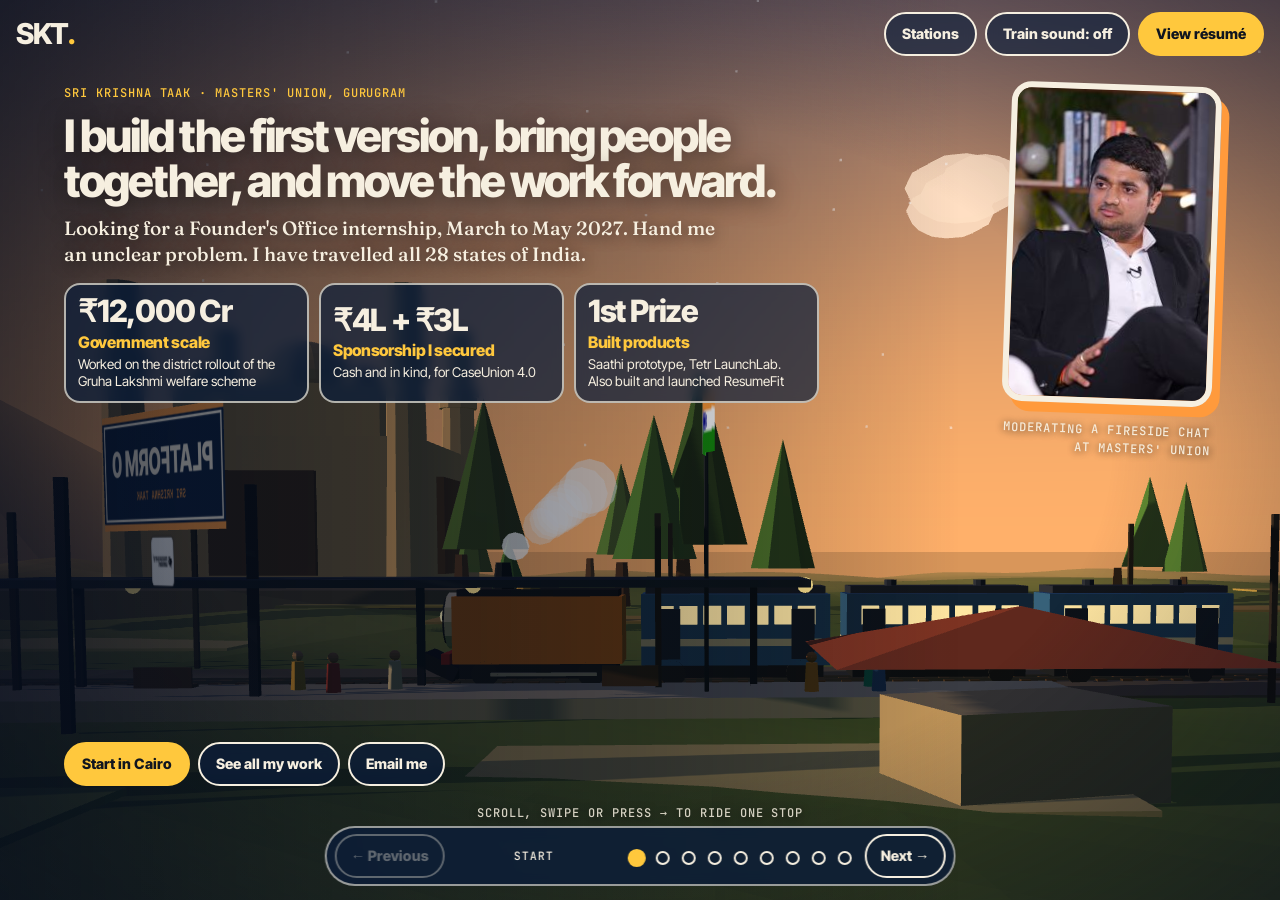
==== commit dc319966: "Replace tiny sky logos with a readable board of all work; add 28 states line Co-Authored-By: Claude " ====
--- a/index.html
+++ b/index.html
@@ -35,9 +35,9 @@
   <section class="hero" id="hero" aria-label="Introduction"><div class="h-in">
       <p class="mono h-k">Sri Krishna Taak · Masters&#x27; Union, Gurugram</p>
       <h1 class="h-h1">I build the first version, bring people together, and move the work forward.</h1>
-      <p class="h-sub">Looking for a Founder&#x27;s Office internship, March to May 2027. Hand me an unclear problem.</p>
+      <p class="h-sub">Looking for a Founder&#x27;s Office internship, March to May 2027. Hand me an unclear problem. I have travelled all 28 states of India.</p>
       <ul class="chips" aria-label="Start with one kind of work"><li><button type="button" class="chipcard" data-go="2"><em>₹12,000 Cr</em><b>Government scale</b><span>Worked on the district rollout of the Gruha Lakshmi welfare scheme</span></button></li><li><button type="button" class="chipcard" data-go="7"><em>₹4L + ₹3L</em><b>Sponsorship I secured</b><span>Cash and in kind, for CaseUnion 4.0</span></button></li><li><button type="button" class="chipcard" data-go="6"><em>1st Prize</em><b>Built products</b><span>Saathi prototype, Tetr LaunchLab. Also built and launched ResumeFit</span></button></li></ul>
-      <p class="h-act"><button class="btn big" type="button" data-go="1" id="bExplore">Start in Cairo</button><a class="btn big h-mail" href="mailto:sri.krishna2028@mastersunion.org">Email me</a></p>
+      <p class="h-act"><button class="btn big" type="button" data-go="1" id="bExplore">Start in Cairo</button><button class="btn big h-mail" type="button" data-go="8">See all my work</button><a class="btn big h-mail" href="mailto:sri.krishna2028@mastersunion.org">Email me</a></p>
     </div>
     <figure class="h-photo"><img src="assets/img/jagriti-fireside-sri-listening.jpg" alt="Sri Krishna Taak seated on stage during a fireside chat at Masters&#x27; Union" width="480" height="320"><figcaption class="mono">Moderating a fireside chat at Masters&#x27; Union</figcaption></figure></section>
   <section class="card" id="card" aria-label="Station"></section>
@@ -48,12 +48,12 @@
 <p class="sr" id="live" role="status" aria-live="polite"></p>
 <main id="plain" class="plain" tabindex="-1">
   <header><h1>Sri Krishna Taak</h1>
-  <p class="lead">I build the first version, bring people together, and move the work forward.</p><p>Looking for a Founder&#x27;s Office internship, March to May 2027. Hand me an unclear problem.</p>
+  <p class="lead">I build the first version, bring people together, and move the work forward.</p><p>Looking for a Founder&#x27;s Office internship, March to May 2027. Hand me an unclear problem. I have travelled all 28 states of India.</p>
   <p><a class="btn big" href="mailto:sri.krishna2028@mastersunion.org">Email me</a> <a class="btn" href="resume.pdf" target="_blank" rel="noopener">View r&eacute;sum&eacute;</a></p></header>
-  <article id="p-icon-creations"><h2><span class="mono">01 · Icon Creations · 2023</span><br>Cairo: where the journey starts</h2><section class="pitem"><h3>Icon Creations <span class="mono">Cairo, Jun to Jul 2023</span></h3><div class="logos"><span class="lg"><img src="assets/logos/icon.jpg" alt="Icon Creations" height="30"></span></div><dl class="rac"><div><dt>Result</dt><dd>Recognized as a top-performing intern in a six-week paid placement.</dd></div><div><dt>Action</dt><dd>Created social content, copy, articles, and research for the agency. Quality-tested a client AI chatbot.</dd></div><div><dt>Context</dt><dd>My first international operating role, at Icon Creations in Cairo.</dd></div></dl><div class="cmeta"><figure class="quote"><blockquote>&ldquo;Krishna is a driven, committed, and smart professional with a passion for discovery, and he would be a valuable addition to any team in any industry.&rdquo;</blockquote><figcaption><b>Raymond Ayac</b> Marketing Director at Nado’s Jewellery. Managed Sri directly at Icon Creations. <a href="https://www.linkedin.com/in/sri-krishna9/details/recommendations/" target="_blank" rel="noopener">LinkedIn recommendation<span class="sr"> (opens in a new tab)</span></a></figcaption></figure><p class="src">Source: Icon Creations experience letter and paid-internship certificate (documents held privately)</p></div></section></article><article id="p-campus-government"><h2><span class="mono">02 · Government and campus · 2023 to 2024</span><br>Government and campus, 2023 to 2024</h2><section class="pitem"><h3>Collector&#x27;s Office <span class="mono">Narayanpet, Aug to Sep 2023</span></h3><div class="logos"><span class="lg"><img src="assets/logos/telangana.svg" alt="Government of Telangana" height="30"></span></div><dl class="rac"><div><dt>Result</dt><dd>Worked on the district rollout of Gruha Lakshmi, a ₹12,000-crore scheme covering about 4 million people.</dd></div><div><dt>Action</dt><dd>Joined 25+ senior government meetings, made 50 field visits and supported 4 grievance sessions with 200+ citizens.</dd></div><div><dt>Context</dt><dd>The figures are the scheme&#x27;s size, not a budget I managed.</dd></div></dl><div class="cmeta"><p class="src">Source: internship certificate from the District Collector (held privately) and résumé</p></div></section><section class="pitem"><h3>AIESEC Ahmedabad <span class="mono">Aug 2023 to Jul 2024</span></h3><div class="logos"><span class="lg"><img src="assets/logos/aiesec.jpg" alt="AIESEC" height="30"></span></div><dl class="rac"><div><dt>Result</dt><dd>Helped secure 10+ exchange approvals and earned Best Team Leader and Best Team recognition.</dd></div><div><dt>Action</dt><dd>Built international relationships and worked on recruitment and onboarding.</dd></div><div><dt>Context</dt><dd>A year in a student-run international organization.</dd></div></dl><div class="cmeta"><p class="src">Source: résumé and AIESEC Ahmedabad experience letter</p></div></section><section class="pitem"><h3>TEDxIIS <span class="mono">Dec 2023</span></h3><div class="logos"><span class="lg tx" role="img" aria-label="TEDx">TED<i>x</i></span></div><dl class="rac"><div><dt>Result</dt><dd>Organiser and licensee of the institute&#x27;s first TEDx, 250+ attendees.</dd></div><div><dt>Action</dt><dd>Worked across speakers, sponsorships, and a 30-person organizing team.</dd></div><div><dt>Context</dt><dd>An event built from the ground up at Gujarat University.</dd></div></dl><figure class="thumb"><img src="assets/work/tedx-team.jpg" alt="The TEDxIIS organizing team standing beside the lit TEDxIIS sign" width="132" height="92" decoding="async" loading=lazy><figcaption>The TEDxIIS organizing team</figcaption></figure><div class="cmeta"><p class="src">Source: résumé; team figures are the team&#x27;s</p></div></section><section class="pitem"><h3>Kashmir Festival <span class="mono">Gandhinagar</span></h3><div class="logos"><span class="lg"><img src="assets/logos/iis.png" alt="Indian Institute of Sustainability" height="30"></span></div><dl class="rac"><div><dt>Result</dt><dd>Led 30 students at a festival attended by the Union Home Minister.</dd></div><div><dt>Action</dt><dd>Ran the student team for the festival.</dd></div><div><dt>Context</dt><dd>A campus role at the Indian Institute of Sustainability.</dd></div></dl><div class="cmeta"><p class="src">Source: letter from the institute and résumé</p></div></section></article><article id="p-field-research"><h2><span class="mono">03 · Field and research · 2024</span><br>Field and research, 2024</h2><section class="pitem"><h3>Shodh Yatra <span class="mono">Rajasthan, Jun 2024</span></h3><dl class="rac"><div><dt>Result</dt><dd>Helped run a 140 km field journey through 12 villages.</dd></div><div><dt>Action</dt><dd>Coordinated accommodation, the route, local authorities, and 20+ meetings.</dd></div><div><dt>Context</dt><dd>Rural innovation work with SRISTI and a diverse volunteer team.</dd></div></dl><figure class="thumb"><img src="assets/work/iccg5-podium.jpg" alt="A speaker at the podium on the stage of the Fifth International Conference on Creativity and Innovation at Grassroots (ICCIG 5) at IIM Ahmedabad, January 2025" width="132" height="92" decoding="async" loading=lazy><figcaption>Presenting Shodh Yatra learnings at ICCG 5, IIM Ahmedabad, 28 to 30 Jan 2025</figcaption></figure><div class="cmeta"><figure class="quote"><blockquote>&ldquo;He took responsibility beyond what was expected, managing on-ground coordination and supporting both participants and villagers with patience and care.&rdquo;</blockquote><figcaption><b>Chetan V Patel</b> Secretary, SRISTI; National Coordinator, Shodh Yatra. Mentor to Sri. <a href="https://www.linkedin.com/in/sri-krishna9/details/recommendations/" target="_blank" rel="noopener">LinkedIn recommendation<span class="sr"> (opens in a new tab)</span></a></figcaption></figure><p class="src">Source: résumé, SRISTI certificates and the ICCG 5 photo</p></div></section><section class="pitem"><h3>Akshaya Patra <span class="mono">Ahmedabad, Jun 2024</span></h3><div class="logos"><span class="lg"><img src="assets/logos/akshaya.png" alt="The Akshaya Patra Foundation" height="30"></span></div><dl class="rac"><div><dt>Result</dt><dd>Verified 700+ assets valued at ₹20+ crore.</dd></div><div><dt>Action</dt><dd>Reviewed the inventory and developed a QR-based tracking approach.</dd></div><div><dt>Context</dt><dd>An asset-verification internship in nonprofit operations.</dd></div></dl><div class="cmeta"><p class="src">Source: résumé (figures); completion certificate, 1 to 30 Jun 2024</p></div></section><section class="pitem"><h3>NITI Aayog <span class="mono">New Delhi, Aug to Oct 2024</span></h3><div class="logos"><span class="lg"><img src="assets/logos/niti.png" alt="NITI Aayog" height="30"></span></div><dl class="rac"><div><dt>Result</dt><dd>Produced a research recommendation on pulse-market volatility.</dd></div><div><dt>Action</dt><dd>Analysed production, import, and price data and compared policy choices.</dd></div><div><dt>Context</dt><dd>A policy research internship focused on agricultural trade.</dd></div></dl><div class="cmeta"><p class="src">Source: résumé. Research output; adoption is not claimed</p></div></section></article><article id="p-competing"><h2><span class="mono">04 · Competing and organising · 2025 to 2026</span><br>Competing and organising, 2025 to 2026</h2><section class="pitem"><h3>HPAIR Impact Challenge <span class="mono">Harvard, Feb 2025</span></h3><div class="logos"><span class="lg"><img src="assets/logos/harvard.svg" alt="Harvard (HPAIR conference)" height="30"></span></div><dl class="rac"><div><dt>Result</dt><dd>Won Round 1 of the HPAIR Impact Challenge on 9 February 2025.</dd></div><div><dt>Action</dt><dd>Built a finance model for slum schools in Nairobi.</dd></div><div><dt>Context</dt><dd>A conference competition with participants from 40+ countries. The HPAIR letter confirms the first round only.</dd></div></dl><figure class="thumb"><img src="assets/img/hbs-harvard-business-school.jpg" alt="Sri Krishna standing in front of the Harvard Business School sign" width="132" height="92" decoding="async" loading=lazy><figcaption>At Harvard Business School during the HPAIR conference</figcaption></figure><div class="cmeta"><p class="src">Source: résumé and HPAIR letter</p></div></section><section class="pitem"><h3>Prompt2Profit <span class="mono">Three campuses, 2026</span></h3><div class="logos"><span class="lg"><img src="assets/logos/iitgn.png" alt="IIT Gandhinagar" height="30"></span><span class="lg"><img src="assets/logos/nitw.png" alt="NIT Warangal" height="30"></span><span class="lg"><img src="assets/logos/svnit.png" alt="SVNIT Surat" height="30"></span></div><dl class="rac"><div><dt>Result</dt><dd>Co-hosted three hackathons at IIT Gandhinagar, NIT Warangal and SVNIT Surat.</dd></div><div><dt>Action</dt><dd>Hosted them representing Masters&#x27; Union.</dd></div><div><dt>Context</dt><dd>Event totals from my résumé: 412 registrants, 236 teams and 86 organisations. Not a personal result.</dd></div></dl><div class="cmeta"><p class="src">Source: résumé and my LinkedIn posts</p></div></section><section class="pitem"><h3>Soft Launch <span class="mono">Venture</span></h3><dl class="rac"><div><dt>Result</dt><dd>Generated ₹1 lakh+ in team revenue.</dd></div><div><dt>Action</dt><dd>Co-built a six-person commerce operation using Shopify, Razorpay, and Shiprocket.</dd></div><div><dt>Context</dt><dd>A hands-on entrepreneurial experiment. The revenue is the team&#x27;s, not mine.</dd></div></dl><div class="cmeta"><p class="src">Source: résumé</p></div></section><section class="pitem"><h3>Bharat Builders Prize <span class="mono">Growth team</span></h3><div class="logos"><span class="lg"><img src="assets/logos/mu.png" alt="Masters&#x27; Union" height="30"></span></div><dl class="rac"><div><dt>Result</dt><dd>Served on the growth team for a national AI competition.</dd></div><div><dt>Action</dt><dd>Designed strategies for organising hackathons.</dd></div><div><dt>Context</dt><dd>A role in the Masters&#x27; Union Director&#x27;s Office. The ₹10 lakh was the winner&#x27;s prize, not mine.</dd></div></dl><div class="cmeta"><p class="src">Source: résumé</p></div></section><section class="pitem"><h3>Podcast with Shashank Mani <span class="mono">Masters&#x27; Union</span></h3><div class="logos"><span class="lg"><img src="assets/logos/jagriti.webp" alt="Jagriti Yatra" height="30"></span></div><dl class="rac"><div><dt>Result</dt><dd>Hosted a podcast and moderated a fireside chat with Shashank Mani, MP and founder of Jagriti Yatra.</dd></div><div><dt>Action</dt><dd>Led the conversation as host and moderator.</dd></div><div><dt>Context</dt><dd>At Masters&#x27; Union.</dd></div></dl><div class="cmeta"><p class="src">Source: résumé</p></div></section><section class="pitem"><h3>Awards and reach <span class="mono">2026</span></h3><div class="logos"><span class="lg"><img src="assets/logos/iift.png" alt="IIFT Delhi" height="30"></span></div><dl class="rac"><div><dt>Result</dt><dd>3rd place, The Policy Gazette 2026, IIFT Delhi.</dd></div><div><dt>Action</dt><dd>2nd runner-up of 90 teams, goSTOPS One Day Challenge.</dd></div><div><dt>Context</dt><dd>11,058 LinkedIn followers on 25 November 2026.</dd></div></dl><div class="cmeta"><p class="src">Source: résumé and my LinkedIn profile</p></div></section></article><article id="p-resumefit"><h2><span class="mono">05 · ResumeFit · 2026</span><br>ResumeFit: a résumé tool that cannot invent</h2><section class="pitem"><h3>ResumeFit <span class="mono">Built and launched, Nov 2026</span></h3><dl class="rac"><div><dt>Result</dt><dd>Built and launched an AI-assisted résumé-tailoring web app.</dd></div><div><dt>Action</dt><dd>Developed document parsing, job matching, five templates, an application tracker, and a guardrail against invented experience.</dd></div><div><dt>Context</dt><dd>A personal product build to make role-specific applications easier. I have since left the project.</dd></div></dl><figure class="thumb"><img src="assets/work/rf-live-landing.jpg" alt="The ResumeFit home page with the headline &#x27;A tailored resume for every job. Every line true.&#x27;" width="132" height="92" decoding="async" loading=lazy><figcaption>ResumeFit home page, captured 24 Nov 2026</figcaption></figure><div class="cmeta"><ul class="proof"><li><a class="chip" href="https://resumefit-xrme.onrender.com/" target="_blank" rel="noopener noreferrer">Live product (first load may take up to a minute)<span class="sr"> (opens in a new tab)</span></a></li><li><a class="chip" href="https://www.producthunt.com/products/resumefit-3" target="_blank" rel="noopener noreferrer">Product Hunt listing<span class="sr"> (opens in a new tab)</span></a></li></ul></div></section><details class="pcase" open><summary>Detail: ResumeFit: a résumé tool that cannot invent</summary><article class="case" id="plain-case-resumefit"><header><p class="mono">Detail</p><h2 class="cs-title" tabindex="-1">ResumeFit: a résumé tool that cannot invent</h2><dl class="meta"><div><dt>Role</dt><dd>Builder</dd></div><div><dt>Built with</dt><dd>Claude (AI-assisted development)</dd></div><div><dt>Status</dt><dd>I have since left the project. The site is still online.</dd></div></dl></header><p class="lead">ResumeFit rebuilds a résumé around one job posting using only what the user has done, and reports the requirements they cannot honestly claim. I built it with Claude and launched it in November 2026. I have since left the project.</p><h3>What I built</h3><p>Sign-up with email confirmation, PDF and Word résumé import into a structured profile, a tailoring pipeline, a match report, five résumé templates, chat refinement, an application tracker, and a free keyword checker that needs no account.</p><h3>The guardrail, enforced three times</h3><ul class="rule"><li>The prompt lets the model cite only fact ids it was given, and every number must appear in a cited fact.</li><li>A validator drops bullets without valid citations, restores your own wording when a number was invented, removes skills that are not in your profile, and turns unsupported matches into gaps.</li><li>The database re-checks every citation before a version is saved.</li></ul><p class="note">From the project README. The repository is private, so this is documented, not publicly inspectable.</p><figure class=""><img src="assets/work/rf-rejected-claim.jpg" alt="Two cards: &#x27;What you wrote: Managed a budget of $4.5K&#x27; and an AI rewrite with $4.5M struck out and stamped Rejected, number changed" loading="lazy" decoding="async"><figcaption>Product Hunt launch graphic with sample text. It illustrates the rule; it is not a real user&#x27;s résumé.</figcaption></figure><figure class=""><img src="assets/work/rf-app-doc.jpg" alt="The ResumeFit app showing a tailored one-page résumé for a fictional finance analyst" loading="lazy" decoding="async"><figcaption>The app&#x27;s résumé view with a fictional profile and test data.</figcaption></figure><h3>A product decision</h3><ol class="timeline"><li><b>7 Nov 2026</b><span>First commit. A $4, 30-day pass was part of the design.</span></li><li><b>About 12 Nov</b><span>Product Hunt launch with one free preview, then $4 for 30 days.</span></li><li><b>14 Nov</b><span>I paused payments and made the product free during the beta.</span></li></ol><p>I made it free because the paid pass was not converting. The dates come from the commit history. The Product Hunt listing shows that it shipped; I have no paying users or traction numbers to report.</p><ul class="proof"><li><a class="chip" href="https://resumefit-xrme.onrender.com/" target="_blank" rel="noopener noreferrer">Open ResumeFit (first load may take up to a minute)<span class="sr"> (opens in a new tab)</span></a></li><li><a class="chip" href="https://www.producthunt.com/products/resumefit-3" target="_blank" rel="noopener noreferrer">Product Hunt listing<span class="sr"> (opens in a new tab)</span></a></li></ul></article></details></article><article id="p-saathi"><h2><span class="mono">06 · Saathi · 2026</span><br>Saathi: First Prize at Tetr LaunchLab</h2><section class="pitem"><h3>Saathi <span class="mono">Prototype, 2026</span></h3><dl class="rac"><div><dt>Result</dt><dd>Won First Prize at Tetr LaunchLab, a 3-day startup sprint, with a working Saathi prototype and a US$300 cash prize.</dd></div><div><dt>Action</dt><dd>Prototyped a way for families to organize healthcare documents and care information.</dd></div><div><dt>Context</dt><dd>A personal healthcare coordination experiment, judged on distribution, marketing strategy and execution. I have since left the project.</dd></div></dl><figure class="thumb"><img src="assets/work/tetr-certificate.jpg" alt="Tetr LaunchLab Certificate of Achievement awarding Sri Krishna First Prize in a 3-day startup sprint, with a 300 US dollar cash prize, issued 8 May 2026" width="132" height="92" decoding="async" loading=lazy><figcaption>Tetr LaunchLab certificate, 8 May 2026</figcaption></figure><div class="cmeta"><p class="src">Source: Tetr LaunchLab certificate, issued 8 May 2026</p></div></section></article><article id="p-caseunion"><h2><span class="mono">07 · CaseUnion and Careers Club · 2026</span><br>CaseUnion and the career clubs</h2><section class="pitem"><h3>CaseUnion 4.0 <span class="mono">Nov 2026, finale 12 Dec</span></h3><div class="logos"><span class="lg"><img src="assets/logos/mu.png" alt="Masters&#x27; Union" height="30"></span></div><dl class="rac"><div><dt>Result</dt><dd>Helped grow CaseUnion 4.0 to 3,800+ registrations by 23 November 2026.</dd></div><div><dt>Action</dt><dd>As VP Careers, coordinated clubs, partner outreach, and campus teams, and secured ₹4 lakh in sponsorship and ₹3 lakh in kind.</dd></div><div><dt>Context</dt><dd>A team-run national case competition, and Masters&#x27; Union&#x27;s first collaboration with Harvard (as content partner). Registrations came from all 22 IIMs, 15 IITs, 18 NITs and 600+ other colleges.</dd></div></dl><figure class="thumb"><img src="assets/work/cu-event-cover.jpg" alt="CaseUnion 4.0 event banner: National Business Case Competition, finale 12 December 2026, prize pool 5 lakh rupees, with partner logos and their roles" width="132" height="92" decoding="async" loading=lazy><figcaption>Event creative with the finale date and partner roles</figcaption></figure><div class="cmeta"><ul class="proof"><li><a class="chip" href="https://unstop.com/college-fests/caseunion-40-masters-union-school-of-business-519098" target="_blank" rel="noopener noreferrer">Event page on Unstop<span class="sr"> (opens in a new tab)</span></a></li></ul></div></section><details class="pcase" open><summary>Detail: CaseUnion 4.0: a national case competition</summary><article class="case" id="plain-case-caseunion"><header><p class="mono">Detail</p><h2 class="cs-title" tabindex="-1">CaseUnion 4.0: a national case competition</h2><dl class="meta"><div><dt>Role</dt><dd>VP Careers</dd></div><div><dt>Where</dt><dd>Masters&#x27; Union, Gurugram</dd></div><div><dt>Dates</dt><dd>Festival 15 Nov to 14 Dec 2026; finale 12 Dec</dd></div></dl></header><p class="lead">Helped grow CaseUnion 4.0 to 3,800+ registrations by 23 November 2026. This is a dated snapshot while registration was open, not a final outcome, and it is the team&#x27;s result.</p><figure class=""><img src="assets/work/cu-entries-strip.jpg" alt="Crop of the CaseUnion 24 Hours Left creative: 3,800+ entries from IIMs, IITs and NITs, with Aerostar Helmets as co-powering sponsor, Harvard Business Impact as content partner, and Thinking Spree, Jagriti Yatra and Ditto by Finshots as case partners" loading="lazy" decoding="async"><figcaption>Crop of the 23 Nov 2026 event creative. The partner labels are the creative&#x27;s own.</figcaption></figure><h3>What I did</h3><p>As VP Careers, I coordinated student clubs, partner outreach, and campus teams, and secured ₹4 lakh in sponsorship and ₹3 lakh in kind. The creative lists me as the registration contact, as CaseUnion Head and VP Careers. The registrations, the partners and the competitions belong to the whole team.</p><h3>What the figures are</h3><ul class="rule"><li>3,800+ is the entry count on the event creative of 23 Nov 2026. The Unstop event page showed 4,745 registrations when I read it on 25 Nov 2026, after registrations closed on 23 Nov. Both are snapshots; the finale is on 12 Dec.</li><li>₹4 lakh in sponsorship and ₹3 lakh in kind are the amounts I secured across partners, as I state them. They are separate from the ₹5 lakh, which is the festival&#x27;s prize pool and not mine.</li><li>Harvard Business Impact is labelled as content partner on the creative. It is not a title partnership. I describe it as the school&#x27;s first collaboration with Harvard; other partner roles are as the creative labels them.</li></ul><h3>Speaking</h3><p>I was invited to speak about case competitions and careers at Ramaiah University&#x27;s Arthabodha Economics Club (online, 30 Sep 2026) and at Fetch-a-thon 3.0 at Masters&#x27; Union (11 Oct 2026, as VP Careers).</p><figure class=""><img src="assets/work/fetchathon-speaker.jpg" alt="Fetch-a-thon 3.0 speaker poster: Sri Krishna, VP Careers, Masters&#x27; Union, 11 October 2026, 10 AM to 2 PM, Masters&#x27; Union Gurugram" loading="lazy" decoding="async"><figcaption>Fetch-a-thon 3.0 speaker poster, 11 Oct 2026</figcaption></figure><h3>Separate from CaseUnion</h3><p>As elected Vice President, Careers, my term covered 40 events in 5 months across 13 clubs on a ₹25 lakh budget, including three full-day hackathons (two on AI) and 400,000+ impressions. These are club figures from my résumé, not part of the CaseUnion count and not a personal result.</p><ul class="proof"><li><a class="chip" href="https://unstop.com/college-fests/caseunion-40-masters-union-school-of-business-519098" target="_blank" rel="noopener noreferrer">Event page on Unstop<span class="sr"> (opens in a new tab)</span></a></li></ul></article></details><section class="pitem"><h3>Careers Club <span class="mono">Elected VP, 2026</span></h3><div class="logos"><span class="lg"><img src="assets/logos/mu.png" alt="Masters&#x27; Union" height="30"></span></div><dl class="rac"><div><dt>Result</dt><dd>13 Masters&#x27; Union career clubs report to me, and I manage them.</dd></div><div><dt>Action</dt><dd>As elected VP, Careers, I lead the Consulting, Marketing, CommerceX, Product Management, AI, FinTech and other career clubs.</dd></div><div><dt>Context</dt><dd>40 events in 5 months on a ₹25 lakh budget, including three full-day hackathons.</dd></div></dl><div class="cmeta"><p class="src">Source: résumé</p></div></section><section class="pitem"><h3>8X hackathon <span class="mono">30 Aug 2026</span></h3><div class="logos"><span class="lg"><img src="assets/logos/mu.png" alt="Masters&#x27; Union" height="30"></span></div><dl class="rac"><div><dt>Result</dt><dd>Organised a one-day mobile app hackathon with 8X, a London-based company.</dd></div><div><dt>Action</dt><dd>Coordinated 8X, Student Affairs, students, volunteers, mentors and judges as the point of contact.</dd></div><div><dt>Context</dt><dd>At Masters&#x27; Union. Students went from idea to prototype and pitch in a day.</dd></div></dl><div class="cmeta"><p class="src">Source: my own account</p></div></section></article><article id="p-contact"><h2><span class="mono">08 · Next stop · Mar to May 2027</span><br>Bring me an unclear problem</h2><section class="pitem"><h3>Founder&#x27;s Office internship <span class="mono">March to May 2027</span></h3><dl class="rac"><div><dt>Result</dt><dd>I am looking for a Founder&#x27;s Office internship, March to May 2027.</dd></div><div><dt>Action</dt><dd>I would like to own one unclear problem and move it forward with your team.</dd></div><div><dt>Context</dt><dd>If you are hiring, or have a problem like that, send me the problem and a time that suits you.</dd></div></dl><div class="cmeta"></div></section><ul class="proof"><li><a class="chip big" href="mailto:sri.krishna2028@mastersunion.org">sri.krishna2028@mastersunion.org</a></li><li><a class="chip" href="https://www.linkedin.com/in/sri-krishna9/" target="_blank" rel="noopener noreferrer">LinkedIn<span class="sr"> (opens in a new tab)</span></a></li><li><a class="chip" href="https://github.com/emailsrikrishna9-hub" target="_blank" rel="noopener noreferrer">GitHub<span class="sr"> (opens in a new tab)</span></a></li><li><a class="chip" href="https://www.producthunt.com/@sri_krishna12" target="_blank" rel="noopener noreferrer">Product Hunt<span class="sr"> (opens in a new tab)</span></a></li></ul></article>
+  <article id="p-icon-creations"><h2><span class="mono">01 · Icon Creations · 2023</span><br>Cairo: where the journey starts</h2><section class="pitem"><h3>Icon Creations <span class="mono">Cairo, Jun to Jul 2023</span></h3><div class="logos"><span class="lg"><img src="assets/logos/icon.jpg" alt="Icon Creations" height="30"></span></div><dl class="rac"><div><dt>Result</dt><dd>Recognized as a top-performing intern in a six-week paid placement.</dd></div><div><dt>Action</dt><dd>Created social content, copy, articles, and research for the agency. Quality-tested a client AI chatbot.</dd></div><div><dt>Context</dt><dd>My first international operating role, at Icon Creations in Cairo.</dd></div></dl><div class="cmeta"><figure class="quote"><blockquote>&ldquo;Krishna is a driven, committed, and smart professional with a passion for discovery, and he would be a valuable addition to any team in any industry.&rdquo;</blockquote><figcaption><b>Raymond Ayac</b> Marketing Director at Nado’s Jewellery. Managed Sri directly at Icon Creations. <a href="https://www.linkedin.com/in/sri-krishna9/details/recommendations/" target="_blank" rel="noopener">LinkedIn recommendation<span class="sr"> (opens in a new tab)</span></a></figcaption></figure><p class="src">Source: Icon Creations experience letter and paid-internship certificate (documents held privately)</p></div></section></article><article id="p-campus-government"><h2><span class="mono">02 · Government and campus · 2023 to 2024</span><br>Government and campus, 2023 to 2024</h2><section class="pitem"><h3>Collector&#x27;s Office <span class="mono">Narayanpet, Aug to Sep 2023</span></h3><div class="logos"><span class="lg"><img src="assets/logos/telangana.svg" alt="Government of Telangana" height="30"></span></div><dl class="rac"><div><dt>Result</dt><dd>Worked on the district rollout of Gruha Lakshmi, a ₹12,000-crore scheme covering about 4 million people.</dd></div><div><dt>Action</dt><dd>Joined 25+ senior government meetings, made 50 field visits and supported 4 grievance sessions with 200+ citizens.</dd></div><div><dt>Context</dt><dd>The figures are the scheme&#x27;s size, not a budget I managed.</dd></div></dl><div class="cmeta"><p class="src">Source: internship certificate from the District Collector (held privately) and résumé</p></div></section><section class="pitem"><h3>AIESEC Ahmedabad <span class="mono">Aug 2023 to Jul 2024</span></h3><div class="logos"><span class="lg"><img src="assets/logos/aiesec.jpg" alt="AIESEC" height="30"></span></div><dl class="rac"><div><dt>Result</dt><dd>Helped secure 10+ exchange approvals and earned Best Team Leader and Best Team recognition.</dd></div><div><dt>Action</dt><dd>Built international relationships and worked on recruitment and onboarding.</dd></div><div><dt>Context</dt><dd>A year in a student-run international organization.</dd></div></dl><div class="cmeta"><p class="src">Source: résumé and AIESEC Ahmedabad experience letter</p></div></section><section class="pitem"><h3>TEDxIIS <span class="mono">Dec 2023</span></h3><div class="logos"><span class="lg tx" role="img" aria-label="TEDx">TED<i>x</i></span></div><dl class="rac"><div><dt>Result</dt><dd>Organiser and licensee of the institute&#x27;s first TEDx, 250+ attendees.</dd></div><div><dt>Action</dt><dd>Worked across speakers, sponsorships, and a 30-person organizing team.</dd></div><div><dt>Context</dt><dd>An event built from the ground up at Gujarat University.</dd></div></dl><figure class="thumb"><img src="assets/work/tedx-team.jpg" alt="The TEDxIIS organizing team standing beside the lit TEDxIIS sign" width="132" height="92" decoding="async" loading=lazy><figcaption>The TEDxIIS organizing team</figcaption></figure><div class="cmeta"><p class="src">Source: résumé; team figures are the team&#x27;s</p></div></section><section class="pitem"><h3>Kashmir Festival <span class="mono">Gandhinagar</span></h3><div class="logos"><span class="lg"><img src="assets/logos/iis.png" alt="Indian Institute of Sustainability" height="30"></span></div><dl class="rac"><div><dt>Result</dt><dd>Led 30 students at a festival attended by the Union Home Minister.</dd></div><div><dt>Action</dt><dd>Ran the student team for the festival.</dd></div><div><dt>Context</dt><dd>A campus role at the Indian Institute of Sustainability.</dd></div></dl><div class="cmeta"><p class="src">Source: letter from the institute and résumé</p></div></section></article><article id="p-field-research"><h2><span class="mono">03 · Field and research · 2024</span><br>Field and research, 2024</h2><section class="pitem"><h3>Shodh Yatra <span class="mono">Rajasthan, Jun 2024</span></h3><dl class="rac"><div><dt>Result</dt><dd>Helped run a 140 km field journey through 12 villages.</dd></div><div><dt>Action</dt><dd>Coordinated accommodation, the route, local authorities, and 20+ meetings.</dd></div><div><dt>Context</dt><dd>Rural innovation work with SRISTI and a diverse volunteer team.</dd></div></dl><figure class="thumb"><img src="assets/work/iccg5-podium.jpg" alt="A speaker at the podium on the stage of the Fifth International Conference on Creativity and Innovation at Grassroots (ICCIG 5) at IIM Ahmedabad, January 2025" width="132" height="92" decoding="async" loading=lazy><figcaption>Presenting Shodh Yatra learnings at ICCG 5, IIM Ahmedabad, 28 to 30 Jan 2025</figcaption></figure><div class="cmeta"><figure class="quote"><blockquote>&ldquo;He took responsibility beyond what was expected, managing on-ground coordination and supporting both participants and villagers with patience and care.&rdquo;</blockquote><figcaption><b>Chetan V Patel</b> Secretary, SRISTI; National Coordinator, Shodh Yatra. Mentor to Sri. <a href="https://www.linkedin.com/in/sri-krishna9/details/recommendations/" target="_blank" rel="noopener">LinkedIn recommendation<span class="sr"> (opens in a new tab)</span></a></figcaption></figure><p class="src">Source: résumé, SRISTI certificates and the ICCG 5 photo</p></div></section><section class="pitem"><h3>Akshaya Patra <span class="mono">Ahmedabad, Jun 2024</span></h3><div class="logos"><span class="lg"><img src="assets/logos/akshaya.png" alt="The Akshaya Patra Foundation" height="30"></span></div><dl class="rac"><div><dt>Result</dt><dd>Verified 700+ assets valued at ₹20+ crore.</dd></div><div><dt>Action</dt><dd>Reviewed the inventory and developed a QR-based tracking approach.</dd></div><div><dt>Context</dt><dd>An asset-verification internship in nonprofit operations.</dd></div></dl><div class="cmeta"><p class="src">Source: résumé (figures); completion certificate, 1 to 30 Jun 2024</p></div></section><section class="pitem"><h3>NITI Aayog <span class="mono">New Delhi, Aug to Oct 2024</span></h3><div class="logos"><span class="lg"><img src="assets/logos/niti.png" alt="NITI Aayog" height="30"></span></div><dl class="rac"><div><dt>Result</dt><dd>Produced a research recommendation on pulse-market volatility.</dd></div><div><dt>Action</dt><dd>Analysed production, import, and price data and compared policy choices.</dd></div><div><dt>Context</dt><dd>A policy research internship focused on agricultural trade.</dd></div></dl><div class="cmeta"><p class="src">Source: résumé. Research output; adoption is not claimed</p></div></section></article><article id="p-competing"><h2><span class="mono">04 · Competing and organising · 2025 to 2026</span><br>Competing and organising, 2025 to 2026</h2><section class="pitem"><h3>HPAIR Impact Challenge <span class="mono">Harvard, Feb 2025</span></h3><div class="logos"><span class="lg"><img src="assets/logos/harvard.svg" alt="Harvard (HPAIR conference)" height="30"></span></div><dl class="rac"><div><dt>Result</dt><dd>Won Round 1 of the HPAIR Impact Challenge on 9 February 2025.</dd></div><div><dt>Action</dt><dd>Built a finance model for slum schools in Nairobi.</dd></div><div><dt>Context</dt><dd>A conference competition with participants from 40+ countries. The HPAIR letter confirms the first round only.</dd></div></dl><figure class="thumb"><img src="assets/img/hbs-harvard-business-school.jpg" alt="Sri Krishna standing in front of the Harvard Business School sign" width="132" height="92" decoding="async" loading=lazy><figcaption>At Harvard Business School during the HPAIR conference</figcaption></figure><div class="cmeta"><p class="src">Source: résumé and HPAIR letter</p></div></section><section class="pitem"><h3>Prompt2Profit <span class="mono">Three campuses, 2026</span></h3><div class="logos"><span class="lg"><img src="assets/logos/iitgn.png" alt="IIT Gandhinagar" height="30"></span><span class="lg"><img src="assets/logos/nitw.png" alt="NIT Warangal" height="30"></span><span class="lg"><img src="assets/logos/svnit.png" alt="SVNIT Surat" height="30"></span></div><dl class="rac"><div><dt>Result</dt><dd>Co-hosted three hackathons at IIT Gandhinagar, NIT Warangal and SVNIT Surat.</dd></div><div><dt>Action</dt><dd>Hosted them representing Masters&#x27; Union.</dd></div><div><dt>Context</dt><dd>Event totals from my résumé: 412 registrants, 236 teams and 86 organisations. Not a personal result.</dd></div></dl><div class="cmeta"><p class="src">Source: résumé and my LinkedIn posts</p></div></section><section class="pitem"><h3>Soft Launch <span class="mono">Venture</span></h3><dl class="rac"><div><dt>Result</dt><dd>Generated ₹1 lakh+ in team revenue.</dd></div><div><dt>Action</dt><dd>Co-built a six-person commerce operation using Shopify, Razorpay, and Shiprocket.</dd></div><div><dt>Context</dt><dd>A hands-on entrepreneurial experiment. The revenue is the team&#x27;s, not mine.</dd></div></dl><div class="cmeta"><p class="src">Source: résumé</p></div></section><section class="pitem"><h3>Bharat Builders Prize <span class="mono">Growth team</span></h3><div class="logos"><span class="lg"><img src="assets/logos/mu.png" alt="Masters&#x27; Union" height="30"></span></div><dl class="rac"><div><dt>Result</dt><dd>Served on the growth team for a national AI competition.</dd></div><div><dt>Action</dt><dd>Designed strategies for organising hackathons.</dd></div><div><dt>Context</dt><dd>A role in the Masters&#x27; Union Director&#x27;s Office. The ₹10 lakh was the winner&#x27;s prize, not mine.</dd></div></dl><div class="cmeta"><p class="src">Source: résumé</p></div></section><section class="pitem"><h3>Podcast with Shashank Mani <span class="mono">Masters&#x27; Union</span></h3><div class="logos"><span class="lg"><img src="assets/logos/jagriti.webp" alt="Jagriti Yatra" height="30"></span></div><dl class="rac"><div><dt>Result</dt><dd>Hosted a podcast and moderated a fireside chat with Shashank Mani, MP and founder of Jagriti Yatra.</dd></div><div><dt>Action</dt><dd>Led the conversation as host and moderator.</dd></div><div><dt>Context</dt><dd>At Masters&#x27; Union.</dd></div></dl><div class="cmeta"><p class="src">Source: résumé</p></div></section><section class="pitem"><h3>Awards and reach <span class="mono">2026</span></h3><div class="logos"><span class="lg"><img src="assets/logos/iift.png" alt="IIFT Delhi" height="30"></span></div><dl class="rac"><div><dt>Result</dt><dd>3rd place, The Policy Gazette 2026, IIFT Delhi.</dd></div><div><dt>Action</dt><dd>2nd runner-up of 90 teams, goSTOPS One Day Challenge.</dd></div><div><dt>Context</dt><dd>11,058 LinkedIn followers on 25 November 2026.</dd></div></dl><div class="cmeta"><p class="src">Source: résumé and my LinkedIn profile</p></div></section></article><article id="p-resumefit"><h2><span class="mono">05 · ResumeFit · 2026</span><br>ResumeFit: a résumé tool that cannot invent</h2><section class="pitem"><h3>ResumeFit <span class="mono">Built and launched, Nov 2026</span></h3><dl class="rac"><div><dt>Result</dt><dd>Built and launched an AI-assisted résumé-tailoring web app.</dd></div><div><dt>Action</dt><dd>Developed document parsing, job matching, five templates, an application tracker, and a guardrail against invented experience.</dd></div><div><dt>Context</dt><dd>A personal product build to make role-specific applications easier. I have since left the project.</dd></div></dl><figure class="thumb"><img src="assets/work/rf-live-landing.jpg" alt="The ResumeFit home page with the headline &#x27;A tailored resume for every job. Every line true.&#x27;" width="132" height="92" decoding="async" loading=lazy><figcaption>ResumeFit home page, captured 24 Nov 2026</figcaption></figure><div class="cmeta"><ul class="proof"><li><a class="chip" href="https://resumefit-xrme.onrender.com/" target="_blank" rel="noopener noreferrer">Live product (first load may take up to a minute)<span class="sr"> (opens in a new tab)</span></a></li><li><a class="chip" href="https://www.producthunt.com/products/resumefit-3" target="_blank" rel="noopener noreferrer">Product Hunt listing<span class="sr"> (opens in a new tab)</span></a></li></ul></div></section><details class="pcase" open><summary>Detail: ResumeFit: a résumé tool that cannot invent</summary><article class="case" id="plain-case-resumefit"><header><p class="mono">Detail</p><h2 class="cs-title" tabindex="-1">ResumeFit: a résumé tool that cannot invent</h2><dl class="meta"><div><dt>Role</dt><dd>Builder</dd></div><div><dt>Built with</dt><dd>Claude (AI-assisted development)</dd></div><div><dt>Status</dt><dd>I have since left the project. The site is still online.</dd></div></dl></header><p class="lead">ResumeFit rebuilds a résumé around one job posting using only what the user has done, and reports the requirements they cannot honestly claim. I built it with Claude and launched it in November 2026. I have since left the project.</p><h3>What I built</h3><p>Sign-up with email confirmation, PDF and Word résumé import into a structured profile, a tailoring pipeline, a match report, five résumé templates, chat refinement, an application tracker, and a free keyword checker that needs no account.</p><h3>The guardrail, enforced three times</h3><ul class="rule"><li>The prompt lets the model cite only fact ids it was given, and every number must appear in a cited fact.</li><li>A validator drops bullets without valid citations, restores your own wording when a number was invented, removes skills that are not in your profile, and turns unsupported matches into gaps.</li><li>The database re-checks every citation before a version is saved.</li></ul><p class="note">From the project README. The repository is private, so this is documented, not publicly inspectable.</p><figure class=""><img src="assets/work/rf-rejected-claim.jpg" alt="Two cards: &#x27;What you wrote: Managed a budget of $4.5K&#x27; and an AI rewrite with $4.5M struck out and stamped Rejected, number changed" loading="lazy" decoding="async"><figcaption>Product Hunt launch graphic with sample text. It illustrates the rule; it is not a real user&#x27;s résumé.</figcaption></figure><figure class=""><img src="assets/work/rf-app-doc.jpg" alt="The ResumeFit app showing a tailored one-page résumé for a fictional finance analyst" loading="lazy" decoding="async"><figcaption>The app&#x27;s résumé view with a fictional profile and test data.</figcaption></figure><h3>A product decision</h3><ol class="timeline"><li><b>7 Nov 2026</b><span>First commit. A $4, 30-day pass was part of the design.</span></li><li><b>About 12 Nov</b><span>Product Hunt launch with one free preview, then $4 for 30 days.</span></li><li><b>14 Nov</b><span>I paused payments and made the product free during the beta.</span></li></ol><p>I made it free because the paid pass was not converting. The dates come from the commit history. The Product Hunt listing shows that it shipped; I have no paying users or traction numbers to report.</p><ul class="proof"><li><a class="chip" href="https://resumefit-xrme.onrender.com/" target="_blank" rel="noopener noreferrer">Open ResumeFit (first load may take up to a minute)<span class="sr"> (opens in a new tab)</span></a></li><li><a class="chip" href="https://www.producthunt.com/products/resumefit-3" target="_blank" rel="noopener noreferrer">Product Hunt listing<span class="sr"> (opens in a new tab)</span></a></li></ul></article></details></article><article id="p-saathi"><h2><span class="mono">06 · Saathi · 2026</span><br>Saathi: First Prize at Tetr LaunchLab</h2><section class="pitem"><h3>Saathi <span class="mono">Prototype, 2026</span></h3><dl class="rac"><div><dt>Result</dt><dd>Won First Prize at Tetr LaunchLab, a 3-day startup sprint, with a working Saathi prototype and a US$300 cash prize.</dd></div><div><dt>Action</dt><dd>Prototyped a way for families to organize healthcare documents and care information.</dd></div><div><dt>Context</dt><dd>A personal healthcare coordination experiment, judged on distribution, marketing strategy and execution. I have since left the project.</dd></div></dl><figure class="thumb"><img src="assets/work/tetr-certificate.jpg" alt="Tetr LaunchLab Certificate of Achievement awarding Sri Krishna First Prize in a 3-day startup sprint, with a 300 US dollar cash prize, issued 8 May 2026" width="132" height="92" decoding="async" loading=lazy><figcaption>Tetr LaunchLab certificate, 8 May 2026</figcaption></figure><div class="cmeta"><p class="src">Source: Tetr LaunchLab certificate, issued 8 May 2026</p></div></section></article><article id="p-caseunion"><h2><span class="mono">07 · CaseUnion and Careers Club · 2026</span><br>CaseUnion and the career clubs</h2><section class="pitem"><h3>CaseUnion 4.0 <span class="mono">Nov 2026, finale 12 Dec</span></h3><div class="logos"><span class="lg"><img src="assets/logos/mu.png" alt="Masters&#x27; Union" height="30"></span></div><dl class="rac"><div><dt>Result</dt><dd>Helped grow CaseUnion 4.0 to 3,800+ registrations by 23 November 2026.</dd></div><div><dt>Action</dt><dd>As VP Careers, coordinated clubs, partner outreach, and campus teams, and secured ₹4 lakh in sponsorship and ₹3 lakh in kind.</dd></div><div><dt>Context</dt><dd>A team-run national case competition, and Masters&#x27; Union&#x27;s first collaboration with Harvard (as content partner). Registrations came from all 22 IIMs, 15 IITs, 18 NITs and 600+ other colleges.</dd></div></dl><figure class="thumb"><img src="assets/work/cu-event-cover.jpg" alt="CaseUnion 4.0 event banner: National Business Case Competition, finale 12 December 2026, prize pool 5 lakh rupees, with partner logos and their roles" width="132" height="92" decoding="async" loading=lazy><figcaption>Event creative with the finale date and partner roles</figcaption></figure><div class="cmeta"><ul class="proof"><li><a class="chip" href="https://unstop.com/college-fests/caseunion-40-masters-union-school-of-business-519098" target="_blank" rel="noopener noreferrer">Event page on Unstop<span class="sr"> (opens in a new tab)</span></a></li></ul></div></section><details class="pcase" open><summary>Detail: CaseUnion 4.0: a national case competition</summary><article class="case" id="plain-case-caseunion"><header><p class="mono">Detail</p><h2 class="cs-title" tabindex="-1">CaseUnion 4.0: a national case competition</h2><dl class="meta"><div><dt>Role</dt><dd>VP Careers</dd></div><div><dt>Where</dt><dd>Masters&#x27; Union, Gurugram</dd></div><div><dt>Dates</dt><dd>Festival 15 Nov to 14 Dec 2026; finale 12 Dec</dd></div></dl></header><p class="lead">Helped grow CaseUnion 4.0 to 3,800+ registrations by 23 November 2026. This is a dated snapshot while registration was open, not a final outcome, and it is the team&#x27;s result.</p><figure class=""><img src="assets/work/cu-entries-strip.jpg" alt="Crop of the CaseUnion 24 Hours Left creative: 3,800+ entries from IIMs, IITs and NITs, with Aerostar Helmets as co-powering sponsor, Harvard Business Impact as content partner, and Thinking Spree, Jagriti Yatra and Ditto by Finshots as case partners" loading="lazy" decoding="async"><figcaption>Crop of the 23 Nov 2026 event creative. The partner labels are the creative&#x27;s own.</figcaption></figure><h3>What I did</h3><p>As VP Careers, I coordinated student clubs, partner outreach, and campus teams, and secured ₹4 lakh in sponsorship and ₹3 lakh in kind. The creative lists me as the registration contact, as CaseUnion Head and VP Careers. The registrations, the partners and the competitions belong to the whole team.</p><h3>What the figures are</h3><ul class="rule"><li>3,800+ is the entry count on the event creative of 23 Nov 2026. The Unstop event page showed 4,745 registrations when I read it on 25 Nov 2026, after registrations closed on 23 Nov. Both are snapshots; the finale is on 12 Dec.</li><li>₹4 lakh in sponsorship and ₹3 lakh in kind are the amounts I secured across partners, as I state them. They are separate from the ₹5 lakh, which is the festival&#x27;s prize pool and not mine.</li><li>Harvard Business Impact is labelled as content partner on the creative. It is not a title partnership. I describe it as the school&#x27;s first collaboration with Harvard; other partner roles are as the creative labels them.</li></ul><h3>Speaking</h3><p>I was invited to speak about case competitions and careers at Ramaiah University&#x27;s Arthabodha Economics Club (online, 30 Sep 2026) and at Fetch-a-thon 3.0 at Masters&#x27; Union (11 Oct 2026, as VP Careers).</p><figure class=""><img src="assets/work/fetchathon-speaker.jpg" alt="Fetch-a-thon 3.0 speaker poster: Sri Krishna, VP Careers, Masters&#x27; Union, 11 October 2026, 10 AM to 2 PM, Masters&#x27; Union Gurugram" loading="lazy" decoding="async"><figcaption>Fetch-a-thon 3.0 speaker poster, 11 Oct 2026</figcaption></figure><h3>Separate from CaseUnion</h3><p>As elected Vice President, Careers, my term covered 40 events in 5 months across 13 clubs on a ₹25 lakh budget, including three full-day hackathons (two on AI) and 400,000+ impressions. These are club figures from my résumé, not part of the CaseUnion count and not a personal result.</p><ul class="proof"><li><a class="chip" href="https://unstop.com/college-fests/caseunion-40-masters-union-school-of-business-519098" target="_blank" rel="noopener noreferrer">Event page on Unstop<span class="sr"> (opens in a new tab)</span></a></li></ul></article></details><section class="pitem"><h3>Careers Club <span class="mono">Elected VP, 2026</span></h3><div class="logos"><span class="lg"><img src="assets/logos/mu.png" alt="Masters&#x27; Union" height="30"></span></div><dl class="rac"><div><dt>Result</dt><dd>13 Masters&#x27; Union career clubs report to me, and I manage them.</dd></div><div><dt>Action</dt><dd>As elected VP, Careers, I lead the Consulting, Marketing, CommerceX, Product Management, AI, FinTech and other career clubs.</dd></div><div><dt>Context</dt><dd>40 events in 5 months on a ₹25 lakh budget, including three full-day hackathons.</dd></div></dl><div class="cmeta"><p class="src">Source: résumé</p></div></section><section class="pitem"><h3>8X hackathon <span class="mono">30 Aug 2026</span></h3><div class="logos"><span class="lg"><img src="assets/logos/mu.png" alt="Masters&#x27; Union" height="30"></span></div><dl class="rac"><div><dt>Result</dt><dd>Organised a one-day mobile app hackathon with 8X, a London-based company.</dd></div><div><dt>Action</dt><dd>Coordinated 8X, Student Affairs, students, volunteers, mentors and judges as the point of contact.</dd></div><div><dt>Context</dt><dd>At Masters&#x27; Union. Students went from idea to prototype and pitch in a day.</dd></div></dl><div class="cmeta"><p class="src">Source: my own account</p></div></section></article><article id="p-contact"><h2><span class="mono">08 · Next stop · Mar to May 2027</span><br>Bring me an unclear problem</h2><section class="pitem"><h3>Founder&#x27;s Office internship <span class="mono">March to May 2027</span></h3><dl class="rac"><div><dt>Result</dt><dd>I am looking for a Founder&#x27;s Office internship, March to May 2027.</dd></div><div><dt>Action</dt><dd>I would like to own one unclear problem and move it forward with your team.</dd></div><div><dt>Context</dt><dd>If you are hiring, or have a problem like that, send me the problem and a time that suits you.</dd></div></dl><div class="cmeta"></div></section><p>Travelled all 28 states of India.</p><ul class="proof"><li><a class="chip big" href="mailto:sri.krishna2028@mastersunion.org">sri.krishna2028@mastersunion.org</a></li><li><a class="chip" href="https://www.linkedin.com/in/sri-krishna9/" target="_blank" rel="noopener noreferrer">LinkedIn<span class="sr"> (opens in a new tab)</span></a></li><li><a class="chip" href="https://github.com/emailsrikrishna9-hub" target="_blank" rel="noopener noreferrer">GitHub<span class="sr"> (opens in a new tab)</span></a></li><li><a class="chip" href="https://www.producthunt.com/@sri_krishna12" target="_blank" rel="noopener noreferrer">Product Hunt<span class="sr"> (opens in a new tab)</span></a></li></ul></article>
   <footer><p>An independent portfolio by Sri Krishna Taak. Figures come from my r&eacute;sum&eacute; unless a source is linked or named beside the claim.</p></footer>
 </main>
-<template id="t-icon-creations"><header class="chead"><p class="kicker mono">01 · Icon Creations · 2023</p><span class="stamp" aria-hidden="true"><b>IC</b><i>2023</i></span></header><h2 class="ctitle" tabindex="-1">Cairo: where the journey starts</h2><div class="item open"><p class="iwhen mono">Cairo, Jun to Jul 2023</p><div class="logos"><span class="lg"><img src="assets/logos/icon.jpg" alt="Icon Creations" height="30"></span></div><dl class="rac"><div><dt>Result</dt><dd>Recognized as a top-performing intern in a six-week paid placement.</dd></div><div><dt>Action</dt><dd>Created social content, copy, articles, and research for the agency. Quality-tested a client AI chatbot.</dd></div><div><dt>Context</dt><dd>My first international operating role, at Icon Creations in Cairo.</dd></div></dl><div class="cmeta"><figure class="quote"><blockquote>&ldquo;Krishna is a driven, committed, and smart professional with a passion for discovery, and he would be a valuable addition to any team in any industry.&rdquo;</blockquote><figcaption><b>Raymond Ayac</b> Marketing Director at Nado’s Jewellery. Managed Sri directly at Icon Creations. <a href="https://www.linkedin.com/in/sri-krishna9/details/recommendations/" target="_blank" rel="noopener">LinkedIn recommendation<span class="sr"> (opens in a new tab)</span></a></figcaption></figure><p class="src">Source: Icon Creations experience letter and paid-internship certificate (documents held privately)</p></div></div></template><template id="t-campus-government"><header class="chead"><p class="kicker mono">02 · Government and campus · 2023 to 2024</p><span class="stamp" aria-hidden="true"><b>GC</b><i>2023</i></span></header><h2 class="ctitle" tabindex="-1">Government and campus, 2023 to 2024</h2><div class="items"><div class="item open"><button type="button" class="ih" aria-expanded="true"><span class="in"><span class="lg"><img src="assets/logos/telangana.svg" alt="Government of Telangana" height="30"></span>Collector&#x27;s Office</span><span class="iw mono">Narayanpet, Aug to Sep 2023</span></button><div class="ib"><dl class="rac"><div><dt>Result</dt><dd>Worked on the district rollout of Gruha Lakshmi, a ₹12,000-crore scheme covering about 4 million people.</dd></div><div><dt>Action</dt><dd>Joined 25+ senior government meetings, made 50 field visits and supported 4 grievance sessions with 200+ citizens.</dd></div><div><dt>Context</dt><dd>The figures are the scheme&#x27;s size, not a budget I managed.</dd></div></dl><div class="cmeta"><p class="src">Source: internship certificate from the District Collector (held privately) and résumé</p></div></div></div><div class="item"><button type="button" class="ih" aria-expanded="false"><span class="in"><span class="lg"><img src="assets/logos/aiesec.jpg" alt="AIESEC" height="30"></span>AIESEC Ahmedabad</span><span class="iw mono">Aug 2023 to Jul 2024</span></button><div class="ib"><dl class="rac"><div><dt>Result</dt><dd>Helped secure 10+ exchange approvals and earned Best Team Leader and Best Team recognition.</dd></div><div><dt>Action</dt><dd>Built international relationships and worked on recruitment and onboarding.</dd></div><div><dt>Context</dt><dd>A year in a student-run international organization.</dd></div></dl><div class="cmeta"><p class="src">Source: résumé and AIESEC Ahmedabad experience letter</p></div></div></div><div class="item"><button type="button" class="ih" aria-expanded="false"><span class="in"><span class="lg tx" role="img" aria-label="TEDx">TED<i>x</i></span>TEDxIIS</span><span class="iw mono">Dec 2023</span></button><div class="ib"><dl class="rac"><div><dt>Result</dt><dd>Organiser and licensee of the institute&#x27;s first TEDx, 250+ attendees.</dd></div><div><dt>Action</dt><dd>Worked across speakers, sponsorships, and a 30-person organizing team.</dd></div><div><dt>Context</dt><dd>An event built from the ground up at Gujarat University.</dd></div></dl><figure class="thumb"><img src="assets/work/tedx-team.jpg" alt="The TEDxIIS organizing team standing beside the lit TEDxIIS sign" width="132" height="92" decoding="async"><figcaption>The TEDxIIS organizing team</figcaption></figure><div class="cmeta"><p class="src">Source: résumé; team figures are the team&#x27;s</p></div></div></div><div class="item"><button type="button" class="ih" aria-expanded="false"><span class="in"><span class="lg"><img src="assets/logos/iis.png" alt="Indian Institute of Sustainability" height="30"></span>Kashmir Festival</span><span class="iw mono">Gandhinagar</span></button><div class="ib"><dl class="rac"><div><dt>Result</dt><dd>Led 30 students at a festival attended by the Union Home Minister.</dd></div><div><dt>Action</dt><dd>Ran the student team for the festival.</dd></div><div><dt>Context</dt><dd>A campus role at the Indian Institute of Sustainability.</dd></div></dl><div class="cmeta"><p class="src">Source: letter from the institute and résumé</p></div></div></div></div></template><template id="t-field-research"><header class="chead"><p class="kicker mono">03 · Field and research · 2024</p><span class="stamp" aria-hidden="true"><b>FR</b><i>2024</i></span></header><h2 class="ctitle" tabindex="-1">Field and research, 2024</h2><div class="items"><div class="item open"><button type="button" class="ih" aria-expanded="true"><span class="in">Shodh Yatra</span><span class="iw mono">Rajasthan, Jun 2024</span></button><div class="ib"><dl class="rac"><div><dt>Result</dt><dd>Helped run a 140 km field journey through 12 villages.</dd></div><div><dt>Action</dt><dd>Coordinated accommodation, the route, local authorities, and 20+ meetings.</dd></div><div><dt>Context</dt><dd>Rural innovation work with SRISTI and a diverse volunteer team.</dd></div></dl><figure class="thumb"><img src="assets/work/iccg5-podium.jpg" alt="A speaker at the podium on the stage of the Fifth International Conference on Creativity and Innovation at Grassroots (ICCIG 5) at IIM Ahmedabad, January 2025" width="132" height="92" decoding="async"><figcaption>Presenting Shodh Yatra learnings at ICCG 5, IIM Ahmedabad, 28 to 30 Jan 2025</figcaption></figure><div class="cmeta"><figure class="quote"><blockquote>&ldquo;He took responsibility beyond what was expected, managing on-ground coordination and supporting both participants and villagers with patience and care.&rdquo;</blockquote><figcaption><b>Chetan V Patel</b> Secretary, SRISTI; National Coordinator, Shodh Yatra. Mentor to Sri. <a href="https://www.linkedin.com/in/sri-krishna9/details/recommendations/" target="_blank" rel="noopener">LinkedIn recommendation<span class="sr"> (opens in a new tab)</span></a></figcaption></figure><p class="src">Source: résumé, SRISTI certificates and the ICCG 5 photo</p></div></div></div><div class="item"><button type="button" class="ih" aria-expanded="false"><span class="in"><span class="lg"><img src="assets/logos/akshaya.png" alt="The Akshaya Patra Foundation" height="30"></span>Akshaya Patra</span><span class="iw mono">Ahmedabad, Jun 2024</span></button><div class="ib"><dl class="rac"><div><dt>Result</dt><dd>Verified 700+ assets valued at ₹20+ crore.</dd></div><div><dt>Action</dt><dd>Reviewed the inventory and developed a QR-based tracking approach.</dd></div><div><dt>Context</dt><dd>An asset-verification internship in nonprofit operations.</dd></div></dl><div class="cmeta"><p class="src">Source: résumé (figures); completion certificate, 1 to 30 Jun 2024</p></div></div></div><div class="item"><button type="button" class="ih" aria-expanded="false"><span class="in"><span class="lg"><img src="assets/logos/niti.png" alt="NITI Aayog" height="30"></span>NITI Aayog</span><span class="iw mono">New Delhi, Aug to Oct 2024</span></button><div class="ib"><dl class="rac"><div><dt>Result</dt><dd>Produced a research recommendation on pulse-market volatility.</dd></div><div><dt>Action</dt><dd>Analysed production, import, and price data and compared policy choices.</dd></div><div><dt>Context</dt><dd>A policy research internship focused on agricultural trade.</dd></div></dl><div class="cmeta"><p class="src">Source: résumé. Research output; adoption is not claimed</p></div></div></div></div></template><template id="t-competing"><header class="chead"><p class="kicker mono">04 · Competing and organising · 2025 to 2026</p><span class="stamp" aria-hidden="true"><b>CO</b><i>2025</i></span></header><h2 class="ctitle" tabindex="-1">Competing and organising, 2025 to 2026</h2><div class="items"><div class="item open"><button type="button" class="ih" aria-expanded="true"><span class="in"><span class="lg"><img src="assets/logos/harvard.svg" alt="Harvard (HPAIR conference)" height="30"></span>HPAIR Impact Challenge</span><span class="iw mono">Harvard, Feb 2025</span></button><div class="ib"><dl class="rac"><div><dt>Result</dt><dd>Won Round 1 of the HPAIR Impact Challenge on 9 February 2025.</dd></div><div><dt>Action</dt><dd>Built a finance model for slum schools in Nairobi.</dd></div><div><dt>Context</dt><dd>A conference competition with participants from 40+ countries. The HPAIR letter confirms the first round only.</dd></div></dl><figure class="thumb"><img src="assets/img/hbs-harvard-business-school.jpg" alt="Sri Krishna standing in front of the Harvard Business School sign" width="132" height="92" decoding="async"><figcaption>At Harvard Business School during the HPAIR conference</figcaption></figure><div class="cmeta"><p class="src">Source: résumé and HPAIR letter</p></div></div></div><div class="item"><button type="button" class="ih" aria-expanded="false"><span class="in"><span class="lg"><img src="assets/logos/iitgn.png" alt="IIT Gandhinagar" height="30"></span><span class="lg"><img src="assets/logos/nitw.png" alt="NIT Warangal" height="30"></span><span class="lg"><img src="assets/logos/svnit.png" alt="SVNIT Surat" height="30"></span>Prompt2Profit</span><span class="iw mono">Three campuses, 2026</span></button><div class="ib"><dl class="rac"><div><dt>Result</dt><dd>Co-hosted three hackathons at IIT Gandhinagar, NIT Warangal and SVNIT Surat.</dd></div><div><dt>Action</dt><dd>Hosted them representing Masters&#x27; Union.</dd></div><div><dt>Context</dt><dd>Event totals from my résumé: 412 registrants, 236 teams and 86 organisations. Not a personal result.</dd></div></dl><div class="cmeta"><p class="src">Source: résumé and my LinkedIn posts</p></div></div></div><div class="item"><button type="button" class="ih" aria-expanded="false"><span class="in">Soft Launch</span><span class="iw mono">Venture</span></button><div class="ib"><dl class="rac"><div><dt>Result</dt><dd>Generated ₹1 lakh+ in team revenue.</dd></div><div><dt>Action</dt><dd>Co-built a six-person commerce operation using Shopify, Razorpay, and Shiprocket.</dd></div><div><dt>Context</dt><dd>A hands-on entrepreneurial experiment. The revenue is the team&#x27;s, not mine.</dd></div></dl><div class="cmeta"><p class="src">Source: résumé</p></div></div></div><div class="item"><button type="button" class="ih" aria-expanded="false"><span class="in"><span class="lg"><img src="assets/logos/mu.png" alt="Masters&#x27; Union" height="30"></span>Bharat Builders Prize</span><span class="iw mono">Growth team</span></button><div class="ib"><dl class="rac"><div><dt>Result</dt><dd>Served on the growth team for a national AI competition.</dd></div><div><dt>Action</dt><dd>Designed strategies for organising hackathons.</dd></div><div><dt>Context</dt><dd>A role in the Masters&#x27; Union Director&#x27;s Office. The ₹10 lakh was the winner&#x27;s prize, not mine.</dd></div></dl><div class="cmeta"><p class="src">Source: résumé</p></div></div></div><div class="item"><button type="button" class="ih" aria-expanded="false"><span class="in"><span class="lg"><img src="assets/logos/jagriti.webp" alt="Jagriti Yatra" height="30"></span>Podcast with Shashank Mani</span><span class="iw mono">Masters&#x27; Union</span></button><div class="ib"><dl class="rac"><div><dt>Result</dt><dd>Hosted a podcast and moderated a fireside chat with Shashank Mani, MP and founder of Jagriti Yatra.</dd></div><div><dt>Action</dt><dd>Led the conversation as host and moderator.</dd></div><div><dt>Context</dt><dd>At Masters&#x27; Union.</dd></div></dl><div class="cmeta"><p class="src">Source: résumé</p></div></div></div><div class="item"><button type="button" class="ih" aria-expanded="false"><span class="in"><span class="lg"><img src="assets/logos/iift.png" alt="IIFT Delhi" height="30"></span>Awards and reach</span><span class="iw mono">2026</span></button><div class="ib"><dl class="rac"><div><dt>Result</dt><dd>3rd place, The Policy Gazette 2026, IIFT Delhi.</dd></div><div><dt>Action</dt><dd>2nd runner-up of 90 teams, goSTOPS One Day Challenge.</dd></div><div><dt>Context</dt><dd>11,058 LinkedIn followers on 25 November 2026.</dd></div></dl><div class="cmeta"><p class="src">Source: résumé and my LinkedIn profile</p></div></div></div></div></template><template id="t-resumefit"><header class="chead"><p class="kicker mono">05 · ResumeFit · 2026</p><span class="stamp" aria-hidden="true"><b>RF</b><i>NOV 26</i></span></header><h2 class="ctitle" tabindex="-1">ResumeFit: a résumé tool that cannot invent</h2><div class="item open"><p class="iwhen mono">Built and launched, Nov 2026</p><dl class="rac"><div><dt>Result</dt><dd>Built and launched an AI-assisted résumé-tailoring web app.</dd></div><div><dt>Action</dt><dd>Developed document parsing, job matching, five templates, an application tracker, and a guardrail against invented experience.</dd></div><div><dt>Context</dt><dd>A personal product build to make role-specific applications easier. I have since left the project.</dd></div></dl><figure class="thumb"><img src="assets/work/rf-live-landing.jpg" alt="The ResumeFit home page with the headline &#x27;A tailored resume for every job. Every line true.&#x27;" width="132" height="92" decoding="async"><figcaption>ResumeFit home page, captured 24 Nov 2026</figcaption></figure><div class="cmeta"><ul class="proof"><li><a class="chip" href="https://resumefit-xrme.onrender.com/" target="_blank" rel="noopener noreferrer">Live product (first load may take up to a minute)<span class="sr"> (opens in a new tab)</span></a></li><li><a class="chip" href="https://www.producthunt.com/products/resumefit-3" target="_blank" rel="noopener noreferrer">Product Hunt listing<span class="sr"> (opens in a new tab)</span></a></li></ul><p class="cact"><button type="button" class="btn big" data-case="resumefit">More detail</button></p></div></div></template><template id="t-saathi"><header class="chead"><p class="kicker mono">06 · Saathi · 2026</p><span class="stamp" aria-hidden="true"><b>SA</b><i>2026</i></span></header><h2 class="ctitle" tabindex="-1">Saathi: First Prize at Tetr LaunchLab</h2><div class="item open"><p class="iwhen mono">Prototype, 2026</p><dl class="rac"><div><dt>Result</dt><dd>Won First Prize at Tetr LaunchLab, a 3-day startup sprint, with a working Saathi prototype and a US$300 cash prize.</dd></div><div><dt>Action</dt><dd>Prototyped a way for families to organize healthcare documents and care information.</dd></div><div><dt>Context</dt><dd>A personal healthcare coordination experiment, judged on distribution, marketing strategy and execution. I have since left the project.</dd></div></dl><figure class="thumb"><img src="assets/work/tetr-certificate.jpg" alt="Tetr LaunchLab Certificate of Achievement awarding Sri Krishna First Prize in a 3-day startup sprint, with a 300 US dollar cash prize, issued 8 May 2026" width="132" height="92" decoding="async"><figcaption>Tetr LaunchLab certificate, 8 May 2026</figcaption></figure><div class="cmeta"><p class="src">Source: Tetr LaunchLab certificate, issued 8 May 2026</p></div></div></template><template id="t-caseunion"><header class="chead"><p class="kicker mono">07 · CaseUnion and Careers Club · 2026</p><span class="stamp" aria-hidden="true"><b>CU</b><i>NOV 26</i></span></header><h2 class="ctitle" tabindex="-1">CaseUnion and the career clubs</h2><div class="items"><div class="item open"><button type="button" class="ih" aria-expanded="true"><span class="in"><span class="lg"><img src="assets/logos/mu.png" alt="Masters&#x27; Union" height="30"></span>CaseUnion 4.0</span><span class="iw mono">Nov 2026, finale 12 Dec</span></button><div class="ib"><dl class="rac"><div><dt>Result</dt><dd>Helped grow CaseUnion 4.0 to 3,800+ registrations by 23 November 2026.</dd></div><div><dt>Action</dt><dd>As VP Careers, coordinated clubs, partner outreach, and campus teams, and secured ₹4 lakh in sponsorship and ₹3 lakh in kind.</dd></div><div><dt>Context</dt><dd>A team-run national case competition, and Masters&#x27; Union&#x27;s first collaboration with Harvard (as content partner). Registrations came from all 22 IIMs, 15 IITs, 18 NITs and 600+ other colleges.</dd></div></dl><figure class="thumb"><img src="assets/work/cu-event-cover.jpg" alt="CaseUnion 4.0 event banner: National Business Case Competition, finale 12 December 2026, prize pool 5 lakh rupees, with partner logos and their roles" width="132" height="92" decoding="async"><figcaption>Event creative with the finale date and partner roles</figcaption></figure><div class="cmeta"><ul class="proof"><li><a class="chip" href="https://unstop.com/college-fests/caseunion-40-masters-union-school-of-business-519098" target="_blank" rel="noopener noreferrer">Event page on Unstop<span class="sr"> (opens in a new tab)</span></a></li></ul><p class="cact"><button type="button" class="btn big" data-case="caseunion">More detail</button></p></div></div></div><div class="item"><button type="button" class="ih" aria-expanded="false"><span class="in"><span class="lg"><img src="assets/logos/mu.png" alt="Masters&#x27; Union" height="30"></span>Careers Club</span><span class="iw mono">Elected VP, 2026</span></button><div class="ib"><dl class="rac"><div><dt>Result</dt><dd>13 Masters&#x27; Union career clubs report to me, and I manage them.</dd></div><div><dt>Action</dt><dd>As elected VP, Careers, I lead the Consulting, Marketing, CommerceX, Product Management, AI, FinTech and other career clubs.</dd></div><div><dt>Context</dt><dd>40 events in 5 months on a ₹25 lakh budget, including three full-day hackathons.</dd></div></dl><div class="cmeta"><p class="src">Source: résumé</p></div></div></div><div class="item"><button type="button" class="ih" aria-expanded="false"><span class="in"><span class="lg"><img src="assets/logos/mu.png" alt="Masters&#x27; Union" height="30"></span>8X hackathon</span><span class="iw mono">30 Aug 2026</span></button><div class="ib"><dl class="rac"><div><dt>Result</dt><dd>Organised a one-day mobile app hackathon with 8X, a London-based company.</dd></div><div><dt>Action</dt><dd>Coordinated 8X, Student Affairs, students, volunteers, mentors and judges as the point of contact.</dd></div><div><dt>Context</dt><dd>At Masters&#x27; Union. Students went from idea to prototype and pitch in a day.</dd></div></dl><div class="cmeta"><p class="src">Source: my own account</p></div></div></div></div></template><template id="t-contact"><header class="chead"><p class="kicker mono">08 · Next stop · Mar to May 2027</p><span class="stamp" aria-hidden="true"><b>GO</b><i>2027</i></span></header><h2 class="ctitle" tabindex="-1">Bring me an unclear problem</h2><div class="item open"><p class="lede">I am looking for a Founder&#x27;s Office internship, March to May 2027.</p><p>I would like to own one unclear problem and move it forward with your team.</p><p>If you are hiring, or have a problem like that, send me the problem and a time that suits you.</p></div><ul class="proof"><li><a class="chip big" href="mailto:sri.krishna2028@mastersunion.org">Email me</a></li><li><a class="chip" href="https://www.linkedin.com/in/sri-krishna9/" target="_blank" rel="noopener noreferrer">LinkedIn<span class="sr"> (opens in a new tab)</span></a></li><li><a class="chip" href="https://github.com/emailsrikrishna9-hub" target="_blank" rel="noopener noreferrer">GitHub<span class="sr"> (opens in a new tab)</span></a></li><li><a class="chip" href="https://www.producthunt.com/@sri_krishna12" target="_blank" rel="noopener noreferrer">Product Hunt<span class="sr"> (opens in a new tab)</span></a></li></ul></template><template id="c-caseunion"><article class="case" id="case-caseunion"><header><p class="mono">Detail</p><h2 class="cs-title" tabindex="-1">CaseUnion 4.0: a national case competition</h2><dl class="meta"><div><dt>Role</dt><dd>VP Careers</dd></div><div><dt>Where</dt><dd>Masters&#x27; Union, Gurugram</dd></div><div><dt>Dates</dt><dd>Festival 15 Nov to 14 Dec 2026; finale 12 Dec</dd></div></dl></header><p class="lead">Helped grow CaseUnion 4.0 to 3,800+ registrations by 23 November 2026. This is a dated snapshot while registration was open, not a final outcome, and it is the team&#x27;s result.</p><figure class=""><img src="assets/work/cu-entries-strip.jpg" alt="Crop of the CaseUnion 24 Hours Left creative: 3,800+ entries from IIMs, IITs and NITs, with Aerostar Helmets as co-powering sponsor, Harvard Business Impact as content partner, and Thinking Spree, Jagriti Yatra and Ditto by Finshots as case partners" loading="lazy" decoding="async"><figcaption>Crop of the 23 Nov 2026 event creative. The partner labels are the creative&#x27;s own.</figcaption></figure><h3>What I did</h3><p>As VP Careers, I coordinated student clubs, partner outreach, and campus teams, and secured ₹4 lakh in sponsorship and ₹3 lakh in kind. The creative lists me as the registration contact, as CaseUnion Head and VP Careers. The registrations, the partners and the competitions belong to the whole team.</p><h3>What the figures are</h3><ul class="rule"><li>3,800+ is the entry count on the event creative of 23 Nov 2026. The Unstop event page showed 4,745 registrations when I read it on 25 Nov 2026, after registrations closed on 23 Nov. Both are snapshots; the finale is on 12 Dec.</li><li>₹4 lakh in sponsorship and ₹3 lakh in kind are the amounts I secured across partners, as I state them. They are separate from the ₹5 lakh, which is the festival&#x27;s prize pool and not mine.</li><li>Harvard Business Impact is labelled as content partner on the creative. It is not a title partnership. I describe it as the school&#x27;s first collaboration with Harvard; other partner roles are as the creative labels them.</li></ul><h3>Speaking</h3><p>I was invited to speak about case competitions and careers at Ramaiah University&#x27;s Arthabodha Economics Club (online, 30 Sep 2026) and at Fetch-a-thon 3.0 at Masters&#x27; Union (11 Oct 2026, as VP Careers).</p><figure class=""><img src="assets/work/fetchathon-speaker.jpg" alt="Fetch-a-thon 3.0 speaker poster: Sri Krishna, VP Careers, Masters&#x27; Union, 11 October 2026, 10 AM to 2 PM, Masters&#x27; Union Gurugram" loading="lazy" decoding="async"><figcaption>Fetch-a-thon 3.0 speaker poster, 11 Oct 2026</figcaption></figure><h3>Separate from CaseUnion</h3><p>As elected Vice President, Careers, my term covered 40 events in 5 months across 13 clubs on a ₹25 lakh budget, including three full-day hackathons (two on AI) and 400,000+ impressions. These are club figures from my résumé, not part of the CaseUnion count and not a personal result.</p><ul class="proof"><li><a class="chip" href="https://unstop.com/college-fests/caseunion-40-masters-union-school-of-business-519098" target="_blank" rel="noopener noreferrer">Event page on Unstop<span class="sr"> (opens in a new tab)</span></a></li></ul></article></template><template id="c-resumefit"><article class="case" id="case-resumefit"><header><p class="mono">Detail</p><h2 class="cs-title" tabindex="-1">ResumeFit: a résumé tool that cannot invent</h2><dl class="meta"><div><dt>Role</dt><dd>Builder</dd></div><div><dt>Built with</dt><dd>Claude (AI-assisted development)</dd></div><div><dt>Status</dt><dd>I have since left the project. The site is still online.</dd></div></dl></header><p class="lead">ResumeFit rebuilds a résumé around one job posting using only what the user has done, and reports the requirements they cannot honestly claim. I built it with Claude and launched it in November 2026. I have since left the project.</p><h3>What I built</h3><p>Sign-up with email confirmation, PDF and Word résumé import into a structured profile, a tailoring pipeline, a match report, five résumé templates, chat refinement, an application tracker, and a free keyword checker that needs no account.</p><h3>The guardrail, enforced three times</h3><ul class="rule"><li>The prompt lets the model cite only fact ids it was given, and every number must appear in a cited fact.</li><li>A validator drops bullets without valid citations, restores your own wording when a number was invented, removes skills that are not in your profile, and turns unsupported matches into gaps.</li><li>The database re-checks every citation before a version is saved.</li></ul><p class="note">From the project README. The repository is private, so this is documented, not publicly inspectable.</p><figure class=""><img src="assets/work/rf-rejected-claim.jpg" alt="Two cards: &#x27;What you wrote: Managed a budget of $4.5K&#x27; and an AI rewrite with $4.5M struck out and stamped Rejected, number changed" loading="lazy" decoding="async"><figcaption>Product Hunt launch graphic with sample text. It illustrates the rule; it is not a real user&#x27;s résumé.</figcaption></figure><figure class=""><img src="assets/work/rf-app-doc.jpg" alt="The ResumeFit app showing a tailored one-page résumé for a fictional finance analyst" loading="lazy" decoding="async"><figcaption>The app&#x27;s résumé view with a fictional profile and test data.</figcaption></figure><h3>A product decision</h3><ol class="timeline"><li><b>7 Nov 2026</b><span>First commit. A $4, 30-day pass was part of the design.</span></li><li><b>About 12 Nov</b><span>Product Hunt launch with one free preview, then $4 for 30 days.</span></li><li><b>14 Nov</b><span>I paused payments and made the product free during the beta.</span></li></ol><p>I made it free because the paid pass was not converting. The dates come from the commit history. The Product Hunt listing shows that it shipped; I have no paying users or traction numbers to report.</p><ul class="proof"><li><a class="chip" href="https://resumefit-xrme.onrender.com/" target="_blank" rel="noopener noreferrer">Open ResumeFit (first load may take up to a minute)<span class="sr"> (opens in a new tab)</span></a></li><li><a class="chip" href="https://www.producthunt.com/products/resumefit-3" target="_blank" rel="noopener noreferrer">Product Hunt listing<span class="sr"> (opens in a new tab)</span></a></li></ul></article></template>
+<template id="t-icon-creations"><header class="chead"><p class="kicker mono">01 · Icon Creations · 2023</p><span class="stamp" aria-hidden="true"><b>IC</b><i>2023</i></span></header><h2 class="ctitle" tabindex="-1">Cairo: where the journey starts</h2><div class="item open"><p class="iwhen mono">Cairo, Jun to Jul 2023</p><div class="logos"><span class="lg"><img src="assets/logos/icon.jpg" alt="Icon Creations" height="30"></span></div><dl class="rac"><div><dt>Result</dt><dd>Recognized as a top-performing intern in a six-week paid placement.</dd></div><div><dt>Action</dt><dd>Created social content, copy, articles, and research for the agency. Quality-tested a client AI chatbot.</dd></div><div><dt>Context</dt><dd>My first international operating role, at Icon Creations in Cairo.</dd></div></dl><div class="cmeta"><figure class="quote"><blockquote>&ldquo;Krishna is a driven, committed, and smart professional with a passion for discovery, and he would be a valuable addition to any team in any industry.&rdquo;</blockquote><figcaption><b>Raymond Ayac</b> Marketing Director at Nado’s Jewellery. Managed Sri directly at Icon Creations. <a href="https://www.linkedin.com/in/sri-krishna9/details/recommendations/" target="_blank" rel="noopener">LinkedIn recommendation<span class="sr"> (opens in a new tab)</span></a></figcaption></figure><p class="src">Source: Icon Creations experience letter and paid-internship certificate (documents held privately)</p></div></div></template><template id="t-campus-government"><header class="chead"><p class="kicker mono">02 · Government and campus · 2023 to 2024</p><span class="stamp" aria-hidden="true"><b>GC</b><i>2023</i></span></header><h2 class="ctitle" tabindex="-1">Government and campus, 2023 to 2024</h2><div class="items"><div class="item open"><button type="button" class="ih" aria-expanded="true"><span class="in"><span class="lg"><img src="assets/logos/telangana.svg" alt="Government of Telangana" height="30"></span>Collector&#x27;s Office</span><span class="iw mono">Narayanpet, Aug to Sep 2023</span></button><div class="ib"><dl class="rac"><div><dt>Result</dt><dd>Worked on the district rollout of Gruha Lakshmi, a ₹12,000-crore scheme covering about 4 million people.</dd></div><div><dt>Action</dt><dd>Joined 25+ senior government meetings, made 50 field visits and supported 4 grievance sessions with 200+ citizens.</dd></div><div><dt>Context</dt><dd>The figures are the scheme&#x27;s size, not a budget I managed.</dd></div></dl><div class="cmeta"><p class="src">Source: internship certificate from the District Collector (held privately) and résumé</p></div></div></div><div class="item"><button type="button" class="ih" aria-expanded="false"><span class="in"><span class="lg"><img src="assets/logos/aiesec.jpg" alt="AIESEC" height="30"></span>AIESEC Ahmedabad</span><span class="iw mono">Aug 2023 to Jul 2024</span></button><div class="ib"><dl class="rac"><div><dt>Result</dt><dd>Helped secure 10+ exchange approvals and earned Best Team Leader and Best Team recognition.</dd></div><div><dt>Action</dt><dd>Built international relationships and worked on recruitment and onboarding.</dd></div><div><dt>Context</dt><dd>A year in a student-run international organization.</dd></div></dl><div class="cmeta"><p class="src">Source: résumé and AIESEC Ahmedabad experience letter</p></div></div></div><div class="item"><button type="button" class="ih" aria-expanded="false"><span class="in"><span class="lg tx" role="img" aria-label="TEDx">TED<i>x</i></span>TEDxIIS</span><span class="iw mono">Dec 2023</span></button><div class="ib"><dl class="rac"><div><dt>Result</dt><dd>Organiser and licensee of the institute&#x27;s first TEDx, 250+ attendees.</dd></div><div><dt>Action</dt><dd>Worked across speakers, sponsorships, and a 30-person organizing team.</dd></div><div><dt>Context</dt><dd>An event built from the ground up at Gujarat University.</dd></div></dl><figure class="thumb"><img src="assets/work/tedx-team.jpg" alt="The TEDxIIS organizing team standing beside the lit TEDxIIS sign" width="132" height="92" decoding="async"><figcaption>The TEDxIIS organizing team</figcaption></figure><div class="cmeta"><p class="src">Source: résumé; team figures are the team&#x27;s</p></div></div></div><div class="item"><button type="button" class="ih" aria-expanded="false"><span class="in"><span class="lg"><img src="assets/logos/iis.png" alt="Indian Institute of Sustainability" height="30"></span>Kashmir Festival</span><span class="iw mono">Gandhinagar</span></button><div class="ib"><dl class="rac"><div><dt>Result</dt><dd>Led 30 students at a festival attended by the Union Home Minister.</dd></div><div><dt>Action</dt><dd>Ran the student team for the festival.</dd></div><div><dt>Context</dt><dd>A campus role at the Indian Institute of Sustainability.</dd></div></dl><div class="cmeta"><p class="src">Source: letter from the institute and résumé</p></div></div></div></div></template><template id="t-field-research"><header class="chead"><p class="kicker mono">03 · Field and research · 2024</p><span class="stamp" aria-hidden="true"><b>FR</b><i>2024</i></span></header><h2 class="ctitle" tabindex="-1">Field and research, 2024</h2><div class="items"><div class="item open"><button type="button" class="ih" aria-expanded="true"><span class="in">Shodh Yatra</span><span class="iw mono">Rajasthan, Jun 2024</span></button><div class="ib"><dl class="rac"><div><dt>Result</dt><dd>Helped run a 140 km field journey through 12 villages.</dd></div><div><dt>Action</dt><dd>Coordinated accommodation, the route, local authorities, and 20+ meetings.</dd></div><div><dt>Context</dt><dd>Rural innovation work with SRISTI and a diverse volunteer team.</dd></div></dl><figure class="thumb"><img src="assets/work/iccg5-podium.jpg" alt="A speaker at the podium on the stage of the Fifth International Conference on Creativity and Innovation at Grassroots (ICCIG 5) at IIM Ahmedabad, January 2025" width="132" height="92" decoding="async"><figcaption>Presenting Shodh Yatra learnings at ICCG 5, IIM Ahmedabad, 28 to 30 Jan 2025</figcaption></figure><div class="cmeta"><figure class="quote"><blockquote>&ldquo;He took responsibility beyond what was expected, managing on-ground coordination and supporting both participants and villagers with patience and care.&rdquo;</blockquote><figcaption><b>Chetan V Patel</b> Secretary, SRISTI; National Coordinator, Shodh Yatra. Mentor to Sri. <a href="https://www.linkedin.com/in/sri-krishna9/details/recommendations/" target="_blank" rel="noopener">LinkedIn recommendation<span class="sr"> (opens in a new tab)</span></a></figcaption></figure><p class="src">Source: résumé, SRISTI certificates and the ICCG 5 photo</p></div></div></div><div class="item"><button type="button" class="ih" aria-expanded="false"><span class="in"><span class="lg"><img src="assets/logos/akshaya.png" alt="The Akshaya Patra Foundation" height="30"></span>Akshaya Patra</span><span class="iw mono">Ahmedabad, Jun 2024</span></button><div class="ib"><dl class="rac"><div><dt>Result</dt><dd>Verified 700+ assets valued at ₹20+ crore.</dd></div><div><dt>Action</dt><dd>Reviewed the inventory and developed a QR-based tracking approach.</dd></div><div><dt>Context</dt><dd>An asset-verification internship in nonprofit operations.</dd></div></dl><div class="cmeta"><p class="src">Source: résumé (figures); completion certificate, 1 to 30 Jun 2024</p></div></div></div><div class="item"><button type="button" class="ih" aria-expanded="false"><span class="in"><span class="lg"><img src="assets/logos/niti.png" alt="NITI Aayog" height="30"></span>NITI Aayog</span><span class="iw mono">New Delhi, Aug to Oct 2024</span></button><div class="ib"><dl class="rac"><div><dt>Result</dt><dd>Produced a research recommendation on pulse-market volatility.</dd></div><div><dt>Action</dt><dd>Analysed production, import, and price data and compared policy choices.</dd></div><div><dt>Context</dt><dd>A policy research internship focused on agricultural trade.</dd></div></dl><div class="cmeta"><p class="src">Source: résumé. Research output; adoption is not claimed</p></div></div></div></div></template><template id="t-competing"><header class="chead"><p class="kicker mono">04 · Competing and organising · 2025 to 2026</p><span class="stamp" aria-hidden="true"><b>CO</b><i>2025</i></span></header><h2 class="ctitle" tabindex="-1">Competing and organising, 2025 to 2026</h2><div class="items"><div class="item open"><button type="button" class="ih" aria-expanded="true"><span class="in"><span class="lg"><img src="assets/logos/harvard.svg" alt="Harvard (HPAIR conference)" height="30"></span>HPAIR Impact Challenge</span><span class="iw mono">Harvard, Feb 2025</span></button><div class="ib"><dl class="rac"><div><dt>Result</dt><dd>Won Round 1 of the HPAIR Impact Challenge on 9 February 2025.</dd></div><div><dt>Action</dt><dd>Built a finance model for slum schools in Nairobi.</dd></div><div><dt>Context</dt><dd>A conference competition with participants from 40+ countries. The HPAIR letter confirms the first round only.</dd></div></dl><figure class="thumb"><img src="assets/img/hbs-harvard-business-school.jpg" alt="Sri Krishna standing in front of the Harvard Business School sign" width="132" height="92" decoding="async"><figcaption>At Harvard Business School during the HPAIR conference</figcaption></figure><div class="cmeta"><p class="src">Source: résumé and HPAIR letter</p></div></div></div><div class="item"><button type="button" class="ih" aria-expanded="false"><span class="in"><span class="lg"><img src="assets/logos/iitgn.png" alt="IIT Gandhinagar" height="30"></span><span class="lg"><img src="assets/logos/nitw.png" alt="NIT Warangal" height="30"></span><span class="lg"><img src="assets/logos/svnit.png" alt="SVNIT Surat" height="30"></span>Prompt2Profit</span><span class="iw mono">Three campuses, 2026</span></button><div class="ib"><dl class="rac"><div><dt>Result</dt><dd>Co-hosted three hackathons at IIT Gandhinagar, NIT Warangal and SVNIT Surat.</dd></div><div><dt>Action</dt><dd>Hosted them representing Masters&#x27; Union.</dd></div><div><dt>Context</dt><dd>Event totals from my résumé: 412 registrants, 236 teams and 86 organisations. Not a personal result.</dd></div></dl><div class="cmeta"><p class="src">Source: résumé and my LinkedIn posts</p></div></div></div><div class="item"><button type="button" class="ih" aria-expanded="false"><span class="in">Soft Launch</span><span class="iw mono">Venture</span></button><div class="ib"><dl class="rac"><div><dt>Result</dt><dd>Generated ₹1 lakh+ in team revenue.</dd></div><div><dt>Action</dt><dd>Co-built a six-person commerce operation using Shopify, Razorpay, and Shiprocket.</dd></div><div><dt>Context</dt><dd>A hands-on entrepreneurial experiment. The revenue is the team&#x27;s, not mine.</dd></div></dl><div class="cmeta"><p class="src">Source: résumé</p></div></div></div><div class="item"><button type="button" class="ih" aria-expanded="false"><span class="in"><span class="lg"><img src="assets/logos/mu.png" alt="Masters&#x27; Union" height="30"></span>Bharat Builders Prize</span><span class="iw mono">Growth team</span></button><div class="ib"><dl class="rac"><div><dt>Result</dt><dd>Served on the growth team for a national AI competition.</dd></div><div><dt>Action</dt><dd>Designed strategies for organising hackathons.</dd></div><div><dt>Context</dt><dd>A role in the Masters&#x27; Union Director&#x27;s Office. The ₹10 lakh was the winner&#x27;s prize, not mine.</dd></div></dl><div class="cmeta"><p class="src">Source: résumé</p></div></div></div><div class="item"><button type="button" class="ih" aria-expanded="false"><span class="in"><span class="lg"><img src="assets/logos/jagriti.webp" alt="Jagriti Yatra" height="30"></span>Podcast with Shashank Mani</span><span class="iw mono">Masters&#x27; Union</span></button><div class="ib"><dl class="rac"><div><dt>Result</dt><dd>Hosted a podcast and moderated a fireside chat with Shashank Mani, MP and founder of Jagriti Yatra.</dd></div><div><dt>Action</dt><dd>Led the conversation as host and moderator.</dd></div><div><dt>Context</dt><dd>At Masters&#x27; Union.</dd></div></dl><div class="cmeta"><p class="src">Source: résumé</p></div></div></div><div class="item"><button type="button" class="ih" aria-expanded="false"><span class="in"><span class="lg"><img src="assets/logos/iift.png" alt="IIFT Delhi" height="30"></span>Awards and reach</span><span class="iw mono">2026</span></button><div class="ib"><dl class="rac"><div><dt>Result</dt><dd>3rd place, The Policy Gazette 2026, IIFT Delhi.</dd></div><div><dt>Action</dt><dd>2nd runner-up of 90 teams, goSTOPS One Day Challenge.</dd></div><div><dt>Context</dt><dd>11,058 LinkedIn followers on 25 November 2026.</dd></div></dl><div class="cmeta"><p class="src">Source: résumé and my LinkedIn profile</p></div></div></div></div></template><template id="t-resumefit"><header class="chead"><p class="kicker mono">05 · ResumeFit · 2026</p><span class="stamp" aria-hidden="true"><b>RF</b><i>NOV 26</i></span></header><h2 class="ctitle" tabindex="-1">ResumeFit: a résumé tool that cannot invent</h2><div class="item open"><p class="iwhen mono">Built and launched, Nov 2026</p><dl class="rac"><div><dt>Result</dt><dd>Built and launched an AI-assisted résumé-tailoring web app.</dd></div><div><dt>Action</dt><dd>Developed document parsing, job matching, five templates, an application tracker, and a guardrail against invented experience.</dd></div><div><dt>Context</dt><dd>A personal product build to make role-specific applications easier. I have since left the project.</dd></div></dl><figure class="thumb"><img src="assets/work/rf-live-landing.jpg" alt="The ResumeFit home page with the headline &#x27;A tailored resume for every job. Every line true.&#x27;" width="132" height="92" decoding="async"><figcaption>ResumeFit home page, captured 24 Nov 2026</figcaption></figure><div class="cmeta"><ul class="proof"><li><a class="chip" href="https://resumefit-xrme.onrender.com/" target="_blank" rel="noopener noreferrer">Live product (first load may take up to a minute)<span class="sr"> (opens in a new tab)</span></a></li><li><a class="chip" href="https://www.producthunt.com/products/resumefit-3" target="_blank" rel="noopener noreferrer">Product Hunt listing<span class="sr"> (opens in a new tab)</span></a></li></ul><p class="cact"><button type="button" class="btn big" data-case="resumefit">More detail</button></p></div></div></template><template id="t-saathi"><header class="chead"><p class="kicker mono">06 · Saathi · 2026</p><span class="stamp" aria-hidden="true"><b>SA</b><i>2026</i></span></header><h2 class="ctitle" tabindex="-1">Saathi: First Prize at Tetr LaunchLab</h2><div class="item open"><p class="iwhen mono">Prototype, 2026</p><dl class="rac"><div><dt>Result</dt><dd>Won First Prize at Tetr LaunchLab, a 3-day startup sprint, with a working Saathi prototype and a US$300 cash prize.</dd></div><div><dt>Action</dt><dd>Prototyped a way for families to organize healthcare documents and care information.</dd></div><div><dt>Context</dt><dd>A personal healthcare coordination experiment, judged on distribution, marketing strategy and execution. I have since left the project.</dd></div></dl><figure class="thumb"><img src="assets/work/tetr-certificate.jpg" alt="Tetr LaunchLab Certificate of Achievement awarding Sri Krishna First Prize in a 3-day startup sprint, with a 300 US dollar cash prize, issued 8 May 2026" width="132" height="92" decoding="async"><figcaption>Tetr LaunchLab certificate, 8 May 2026</figcaption></figure><div class="cmeta"><p class="src">Source: Tetr LaunchLab certificate, issued 8 May 2026</p></div></div></template><template id="t-caseunion"><header class="chead"><p class="kicker mono">07 · CaseUnion and Careers Club · 2026</p><span class="stamp" aria-hidden="true"><b>CU</b><i>NOV 26</i></span></header><h2 class="ctitle" tabindex="-1">CaseUnion and the career clubs</h2><div class="items"><div class="item open"><button type="button" class="ih" aria-expanded="true"><span class="in"><span class="lg"><img src="assets/logos/mu.png" alt="Masters&#x27; Union" height="30"></span>CaseUnion 4.0</span><span class="iw mono">Nov 2026, finale 12 Dec</span></button><div class="ib"><dl class="rac"><div><dt>Result</dt><dd>Helped grow CaseUnion 4.0 to 3,800+ registrations by 23 November 2026.</dd></div><div><dt>Action</dt><dd>As VP Careers, coordinated clubs, partner outreach, and campus teams, and secured ₹4 lakh in sponsorship and ₹3 lakh in kind.</dd></div><div><dt>Context</dt><dd>A team-run national case competition, and Masters&#x27; Union&#x27;s first collaboration with Harvard (as content partner). Registrations came from all 22 IIMs, 15 IITs, 18 NITs and 600+ other colleges.</dd></div></dl><figure class="thumb"><img src="assets/work/cu-event-cover.jpg" alt="CaseUnion 4.0 event banner: National Business Case Competition, finale 12 December 2026, prize pool 5 lakh rupees, with partner logos and their roles" width="132" height="92" decoding="async"><figcaption>Event creative with the finale date and partner roles</figcaption></figure><div class="cmeta"><ul class="proof"><li><a class="chip" href="https://unstop.com/college-fests/caseunion-40-masters-union-school-of-business-519098" target="_blank" rel="noopener noreferrer">Event page on Unstop<span class="sr"> (opens in a new tab)</span></a></li></ul><p class="cact"><button type="button" class="btn big" data-case="caseunion">More detail</button></p></div></div></div><div class="item"><button type="button" class="ih" aria-expanded="false"><span class="in"><span class="lg"><img src="assets/logos/mu.png" alt="Masters&#x27; Union" height="30"></span>Careers Club</span><span class="iw mono">Elected VP, 2026</span></button><div class="ib"><dl class="rac"><div><dt>Result</dt><dd>13 Masters&#x27; Union career clubs report to me, and I manage them.</dd></div><div><dt>Action</dt><dd>As elected VP, Careers, I lead the Consulting, Marketing, CommerceX, Product Management, AI, FinTech and other career clubs.</dd></div><div><dt>Context</dt><dd>40 events in 5 months on a ₹25 lakh budget, including three full-day hackathons.</dd></div></dl><div class="cmeta"><p class="src">Source: résumé</p></div></div></div><div class="item"><button type="button" class="ih" aria-expanded="false"><span class="in"><span class="lg"><img src="assets/logos/mu.png" alt="Masters&#x27; Union" height="30"></span>8X hackathon</span><span class="iw mono">30 Aug 2026</span></button><div class="ib"><dl class="rac"><div><dt>Result</dt><dd>Organised a one-day mobile app hackathon with 8X, a London-based company.</dd></div><div><dt>Action</dt><dd>Coordinated 8X, Student Affairs, students, volunteers, mentors and judges as the point of contact.</dd></div><div><dt>Context</dt><dd>At Masters&#x27; Union. Students went from idea to prototype and pitch in a day.</dd></div></dl><div class="cmeta"><p class="src">Source: my own account</p></div></div></div></div></template><template id="t-contact"><header class="chead"><p class="kicker mono">08 · Next stop · Mar to May 2027</p><span class="stamp" aria-hidden="true"><b>GO</b><i>2027</i></span></header><h2 class="ctitle" tabindex="-1">Bring me an unclear problem</h2><div class="item open"><p class="lede">I am looking for a Founder&#x27;s Office internship, March to May 2027. I would like to own one unclear problem and move it forward with your team.</p></div><ul class="proof"><li><a class="chip big" href="mailto:sri.krishna2028@mastersunion.org">Email me</a></li><li><a class="chip" href="https://www.linkedin.com/in/sri-krishna9/" target="_blank" rel="noopener noreferrer">LinkedIn<span class="sr"> (opens in a new tab)</span></a></li><li><a class="chip" href="https://github.com/emailsrikrishna9-hub" target="_blank" rel="noopener noreferrer">GitHub<span class="sr"> (opens in a new tab)</span></a></li><li><a class="chip" href="https://www.producthunt.com/@sri_krishna12" target="_blank" rel="noopener noreferrer">Product Hunt<span class="sr"> (opens in a new tab)</span></a></li></ul><h3 class="wtitle">The work, at a glance</h3><p class="wnote">Travelled all 28 states of India</p><div class="board"><section class="wg"><h3 class="mono">Built</h3><ul><li><button type="button" class="wt" data-go="5"><span class="lg tx" aria-hidden="true">R</span><span><b>ResumeFit</b><span class="wd">Built and launched a résumé tool</span><small class="mono">2026</small></span></button></li><li><button type="button" class="wt" data-go="6"><span class="lg tx" aria-hidden="true">S</span><span><b>Saathi</b><span class="wd">1st Prize, Tetr LaunchLab (prototype)</span><small class="mono">2026</small></span></button></li><li><button type="button" class="wt" data-go="4"><span class="lg tx" aria-hidden="true">S</span><span><b>Soft Launch</b><span class="wd">Co-built commerce operation, ₹1 lakh+ team revenue</span><small class="mono">Venture</small></span></button></li></ul></section><section class="wg"><h3 class="mono">Led and organised</h3><ul><li><button type="button" class="wt" data-go="7"><span class="lg"><img src="assets/logos/mu.png" alt="Masters&#x27; Union" height="30"></span><span><b>CaseUnion 4.0</b><span class="wd">Secured ₹4L sponsorship + ₹3L in kind</span><small class="mono">2026</small></span></button></li><li><button type="button" class="wt" data-go="7"><span class="lg"><img src="assets/logos/mu.png" alt="Masters&#x27; Union" height="30"></span><span><b>Careers Club</b><span class="wd">13 career clubs report to me</span><small class="mono">2026</small></span></button></li><li><button type="button" class="wt" data-go="2"><span class="lg tx" role="img" aria-label="TEDx">TED<i>x</i></span><span><b>TEDxIIS</b><span class="wd">First TEDx at the institute, 250+ attendees</span><small class="mono">2023</small></span></button></li><li><button type="button" class="wt" data-go="4"><span class="lg"><img src="assets/logos/iitgn.png" alt="IIT Gandhinagar" height="30"></span><span><b>Prompt2Profit</b><span class="wd">Co-hosted hackathons at IIT Gandhinagar, NIT Warangal, SVNIT</span><small class="mono">2026</small></span></button></li><li><button type="button" class="wt" data-go="2"><span class="lg"><img src="assets/logos/aiesec.jpg" alt="AIESEC" height="30"></span><span><b>AIESEC</b><span class="wd">10+ exchange approvals, Best Team Leader</span><small class="mono">2023 to 24</small></span></button></li><li><button type="button" class="wt" data-go="2"><span class="lg"><img src="assets/logos/iis.png" alt="Indian Institute of Sustainability" height="30"></span><span><b>Kashmir Festival</b><span class="wd">Led 30 students</span><small class="mono">Gandhinagar</small></span></button></li></ul></section><section class="wg"><h3 class="mono">Government, field and research</h3><ul><li><button type="button" class="wt" data-go="2"><span class="lg"><img src="assets/logos/telangana.svg" alt="Government of Telangana" height="30"></span><span><b>Collector&#x27;s Office</b><span class="wd">Rollout of a ₹12,000 crore welfare scheme</span><small class="mono">2023</small></span></button></li><li><button type="button" class="wt" data-go="3"><span class="lg"><img src="assets/logos/sristi.png" alt="SRISTI" height="30"></span><span><b>Shodh Yatra</b><span class="wd">140 km field journey through 12 villages</span><small class="mono">2024</small></span></button></li><li><button type="button" class="wt" data-go="3"><span class="lg"><img src="assets/logos/iima.png" alt="IIM Ahmedabad" height="30"></span><span><b>ICCG 5, IIM Ahmedabad</b><span class="wd">Presented Shodh Yatra learnings</span><small class="mono">2025</small></span></button></li><li><button type="button" class="wt" data-go="3"><span class="lg"><img src="assets/logos/akshaya.png" alt="The Akshaya Patra Foundation" height="30"></span><span><b>Akshaya Patra</b><span class="wd">Verified 700+ assets worth ₹20+ crore</span><small class="mono">2024</small></span></button></li><li><button type="button" class="wt" data-go="3"><span class="lg"><img src="assets/logos/niti.png" alt="NITI Aayog" height="30"></span><span><b>NITI Aayog</b><span class="wd">Policy research on pulse-market volatility</span><small class="mono">2024</small></span></button></li></ul></section><section class="wg"><h3 class="mono">Global and recognition</h3><ul><li><button type="button" class="wt" data-go="1"><span class="lg"><img src="assets/logos/icon.jpg" alt="Icon Creations" height="30"></span><span><b>Icon Creations, Cairo</b><span class="wd">Top-performing intern</span><small class="mono">2023</small></span></button></li><li><button type="button" class="wt" data-go="4"><span class="lg"><img src="assets/logos/harvard.svg" alt="Harvard (HPAIR conference)" height="30"></span><span><b>HPAIR, Harvard</b><span class="wd">Won Round 1 of the Impact Challenge</span><small class="mono">2025</small></span></button></li><li><button type="button" class="wt" data-go="4"><span class="lg"><img src="assets/logos/jagriti.webp" alt="Jagriti Yatra" height="30"></span><span><b>Podcast with Shashank Mani</b><span class="wd">Host and fireside moderator</span><small class="mono">Masters&#x27; Union</small></span></button></li><li><button type="button" class="wt" data-go="4"><span class="lg"><img src="assets/logos/iift.png" alt="IIFT Delhi" height="30"></span><span><b>The Policy Gazette, IIFT Delhi</b><span class="wd">3rd place</span><small class="mono">2026</small></span></button></li></ul></section></div><div class="walso"><span class="mono">Also along the way</span><span class="lg"><img src="assets/logos/rotaract.png" alt="Rotaract" height="30"></span><span class="lg"><img src="assets/logos/tie.png" alt="TiE Ahmedabad" height="30"></span></div></template><template id="c-caseunion"><article class="case" id="case-caseunion"><header><p class="mono">Detail</p><h2 class="cs-title" tabindex="-1">CaseUnion 4.0: a national case competition</h2><dl class="meta"><div><dt>Role</dt><dd>VP Careers</dd></div><div><dt>Where</dt><dd>Masters&#x27; Union, Gurugram</dd></div><div><dt>Dates</dt><dd>Festival 15 Nov to 14 Dec 2026; finale 12 Dec</dd></div></dl></header><p class="lead">Helped grow CaseUnion 4.0 to 3,800+ registrations by 23 November 2026. This is a dated snapshot while registration was open, not a final outcome, and it is the team&#x27;s result.</p><figure class=""><img src="assets/work/cu-entries-strip.jpg" alt="Crop of the CaseUnion 24 Hours Left creative: 3,800+ entries from IIMs, IITs and NITs, with Aerostar Helmets as co-powering sponsor, Harvard Business Impact as content partner, and Thinking Spree, Jagriti Yatra and Ditto by Finshots as case partners" loading="lazy" decoding="async"><figcaption>Crop of the 23 Nov 2026 event creative. The partner labels are the creative&#x27;s own.</figcaption></figure><h3>What I did</h3><p>As VP Careers, I coordinated student clubs, partner outreach, and campus teams, and secured ₹4 lakh in sponsorship and ₹3 lakh in kind. The creative lists me as the registration contact, as CaseUnion Head and VP Careers. The registrations, the partners and the competitions belong to the whole team.</p><h3>What the figures are</h3><ul class="rule"><li>3,800+ is the entry count on the event creative of 23 Nov 2026. The Unstop event page showed 4,745 registrations when I read it on 25 Nov 2026, after registrations closed on 23 Nov. Both are snapshots; the finale is on 12 Dec.</li><li>₹4 lakh in sponsorship and ₹3 lakh in kind are the amounts I secured across partners, as I state them. They are separate from the ₹5 lakh, which is the festival&#x27;s prize pool and not mine.</li><li>Harvard Business Impact is labelled as content partner on the creative. It is not a title partnership. I describe it as the school&#x27;s first collaboration with Harvard; other partner roles are as the creative labels them.</li></ul><h3>Speaking</h3><p>I was invited to speak about case competitions and careers at Ramaiah University&#x27;s Arthabodha Economics Club (online, 30 Sep 2026) and at Fetch-a-thon 3.0 at Masters&#x27; Union (11 Oct 2026, as VP Careers).</p><figure class=""><img src="assets/work/fetchathon-speaker.jpg" alt="Fetch-a-thon 3.0 speaker poster: Sri Krishna, VP Careers, Masters&#x27; Union, 11 October 2026, 10 AM to 2 PM, Masters&#x27; Union Gurugram" loading="lazy" decoding="async"><figcaption>Fetch-a-thon 3.0 speaker poster, 11 Oct 2026</figcaption></figure><h3>Separate from CaseUnion</h3><p>As elected Vice President, Careers, my term covered 40 events in 5 months across 13 clubs on a ₹25 lakh budget, including three full-day hackathons (two on AI) and 400,000+ impressions. These are club figures from my résumé, not part of the CaseUnion count and not a personal result.</p><ul class="proof"><li><a class="chip" href="https://unstop.com/college-fests/caseunion-40-masters-union-school-of-business-519098" target="_blank" rel="noopener noreferrer">Event page on Unstop<span class="sr"> (opens in a new tab)</span></a></li></ul></article></template><template id="c-resumefit"><article class="case" id="case-resumefit"><header><p class="mono">Detail</p><h2 class="cs-title" tabindex="-1">ResumeFit: a résumé tool that cannot invent</h2><dl class="meta"><div><dt>Role</dt><dd>Builder</dd></div><div><dt>Built with</dt><dd>Claude (AI-assisted development)</dd></div><div><dt>Status</dt><dd>I have since left the project. The site is still online.</dd></div></dl></header><p class="lead">ResumeFit rebuilds a résumé around one job posting using only what the user has done, and reports the requirements they cannot honestly claim. I built it with Claude and launched it in November 2026. I have since left the project.</p><h3>What I built</h3><p>Sign-up with email confirmation, PDF and Word résumé import into a structured profile, a tailoring pipeline, a match report, five résumé templates, chat refinement, an application tracker, and a free keyword checker that needs no account.</p><h3>The guardrail, enforced three times</h3><ul class="rule"><li>The prompt lets the model cite only fact ids it was given, and every number must appear in a cited fact.</li><li>A validator drops bullets without valid citations, restores your own wording when a number was invented, removes skills that are not in your profile, and turns unsupported matches into gaps.</li><li>The database re-checks every citation before a version is saved.</li></ul><p class="note">From the project README. The repository is private, so this is documented, not publicly inspectable.</p><figure class=""><img src="assets/work/rf-rejected-claim.jpg" alt="Two cards: &#x27;What you wrote: Managed a budget of $4.5K&#x27; and an AI rewrite with $4.5M struck out and stamped Rejected, number changed" loading="lazy" decoding="async"><figcaption>Product Hunt launch graphic with sample text. It illustrates the rule; it is not a real user&#x27;s résumé.</figcaption></figure><figure class=""><img src="assets/work/rf-app-doc.jpg" alt="The ResumeFit app showing a tailored one-page résumé for a fictional finance analyst" loading="lazy" decoding="async"><figcaption>The app&#x27;s résumé view with a fictional profile and test data.</figcaption></figure><h3>A product decision</h3><ol class="timeline"><li><b>7 Nov 2026</b><span>First commit. A $4, 30-day pass was part of the design.</span></li><li><b>About 12 Nov</b><span>Product Hunt launch with one free preview, then $4 for 30 days.</span></li><li><b>14 Nov</b><span>I paused payments and made the product free during the beta.</span></li></ol><p>I made it free because the paid pass was not converting. The dates come from the commit history. The Product Hunt listing shows that it shipped; I have no paying users or traction numbers to report.</p><ul class="proof"><li><a class="chip" href="https://resumefit-xrme.onrender.com/" target="_blank" rel="noopener noreferrer">Open ResumeFit (first load may take up to a minute)<span class="sr"> (opens in a new tab)</span></a></li><li><a class="chip" href="https://www.producthunt.com/products/resumefit-3" target="_blank" rel="noopener noreferrer">Product Hunt listing<span class="sr"> (opens in a new tab)</span></a></li></ul></article></template>
 <script>window.YATRA={"chapters": [{"id": "start", "n": 0, "label": "Start", "title": "Sri Krishna Taak", "year": "Now", "board": "PLATFORM 0", "sub": "SRI KRISHNA TAAK", "country": "IN", "mon": "charminar", "logos": ["mu"], "biome": 0}, {"id": "icon-creations", "n": 1, "label": "Icon Creations", "title": "Cairo: where the journey starts", "year": "2023", "board": "CAIRO", "sub": "ICON CREATIONS, 2023", "country": "EG", "mon": "pyramids", "logos": ["icon"], "biome": 1}, {"id": "campus-government", "n": 2, "label": "Government and campus", "title": "Government and campus, 2023 to 2024", "year": "2023 to 2024", "board": "AHMEDABAD", "sub": "CAMPUS AND DISTRICT", "country": "IN", "mon": "mosque", "logos": ["telangana", "aiesec", "ted"], "biome": 4}, {"id": "field-research", "n": 3, "label": "Field and research", "title": "Field and research, 2024", "year": "2024", "board": "NAGAUR TO DELHI", "sub": "FIELD, NONPROFIT, POLICY", "country": "IN", "mon": "fort", "logos": ["akshaya", "niti"], "biome": 6}, {"id": "competing", "n": 4, "label": "Competing and organising", "title": "Competing and organising, 2025 to 2026", "year": "2025 to 2026", "board": "HARVARD", "sub": "BOSTON, FEB 2025", "country": "US", "mon": "harvard", "logos": ["harvard", "mu"], "biome": 9}, {"id": "resumefit", "n": 5, "label": "ResumeFit", "title": "ResumeFit: a résumé tool that cannot invent", "year": "2026", "board": "RESUMEFIT", "sub": "BUILT AND LAUNCHED", "country": "IN", "mon": "skyline", "logos": [], "biome": 10}, {"id": "saathi", "n": 6, "label": "Saathi", "title": "Saathi: First Prize at Tetr LaunchLab", "year": "2026", "board": "SAATHI", "sub": "PROTOTYPE", "country": "IN", "mon": "temple", "logos": [], "biome": 2}, {"id": "caseunion", "n": 7, "label": "CaseUnion and Careers Club", "title": "CaseUnion and the career clubs", "year": "2026", "board": "CASEUNION 4.0", "sub": "MASTERS' UNION", "country": "IN", "mon": "indiagate", "logos": ["mu"], "biome": 7}, {"id": "contact", "n": 8, "label": "Next stop", "title": "Bring me an unclear problem", "year": "Mar to May 2027", "board": "NEXT STOP", "sub": "A PROBLEM TO MOVE", "country": "IN", "mon": "sunrise", "logos": [], "biome": 8}], "logos": {"niti": "niti.png", "harvard": "harvard.svg", "mu": "mu.png", "akshaya": "akshaya.png", "telangana": "telangana.svg", "aiesec": "aiesec.jpg", "icon": "icon.jpg", "jagriti": "jagriti.webp", "iift": "iift.png", "rotaract": "rotaract.png", "iima": "iima.png", "nitw": "nitw.png", "iitgn": "iitgn.png", "svnit": "svnit.png", "tie": "tie.png", "sristi": "sristi.png", "iis": "iis.png"}, "logoNames": {"niti": "NITI Aayog", "harvard": "Harvard (HPAIR conference)", "mu": "Masters' Union", "akshaya": "The Akshaya Patra Foundation", "telangana": "Government of Telangana", "aiesec": "AIESEC", "icon": "Icon Creations", "ted": "TEDx", "jagriti": "Jagriti Yatra", "iift": "IIFT Delhi", "rotaract": "Rotaract", "iima": "IIM Ahmedabad", "nitw": "NIT Warangal", "iitgn": "IIT Gandhinagar", "svnit": "SVNIT Surat", "tie": "TiE Ahmedabad", "sristi": "SRISTI", "iis": "Indian Institute of Sustainability"}};</script>
 <script src="assets/vendor/three.min.js"></script>
 <script src="assets/js/world.js"></script>
--- a/assets/css/world.css
+++ b/assets/css/world.css
@@ -277,3 +277,41 @@
 
 @media (max-width:860px){.chipcard em{display:inline;font-size:1.05rem;margin-right:8px}}
 @media (max-width:760px){.chipcard span{display:block}}
+
+/* the board of all work, up in the sky at the last stop */
+.card.wide,.card.wide.right{left:50%;right:auto;width:min(1180px,calc(100% - 32px));top:76px;bottom:88px;max-height:none;transform:translate(-50%,14px);box-shadow:0 10px 0 var(--teal)}
+.card.wide.show{transform:translate(-50%,0)}
+.card.wide .lede{margin:0 0 8px}
+.wtitle{margin:14px 0 2px;padding-top:10px;border-top:2px solid var(--ink);font-size:1.15rem;letter-spacing:-.02em}
+.wnote{margin:0 0 10px;font-weight:800;color:var(--red)}
+.board{display:grid;grid-template-columns:repeat(4,minmax(0,1fr));gap:12px;align-items:start}
+.wg h3{margin:0 0 6px;color:var(--red);font-size:.66rem}
+.wg ul{list-style:none;margin:0;padding:0;display:grid;gap:6px}
+.wt{width:100%;display:grid;grid-template-columns:44px minmax(0,1fr);gap:8px;align-items:start;text-align:left;font:inherit;color:inherit;background:#fff;border:2px solid var(--ink);border-radius:12px;padding:7px 8px;min-height:44px;cursor:pointer}
+.wt:hover{background:var(--gold)}
+.wt .lg{width:44px;height:36px;min-width:0;padding:2px;border-width:0;justify-content:center}
+.wt .lg img{max-width:100%}
+.wt .lg.tx{font-size:.8rem;border-radius:8px}
+.wt span[aria-hidden]{background:var(--navy);color:var(--gold);font-size:1.1rem}
+.wt b{display:block;font-size:.84rem;line-height:1.15}
+.wt .wd{display:block;font-size:.76rem;line-height:1.25;margin-top:1px}
+.wt small{display:block;font-size:.56rem;opacity:.65;margin-top:2px}
+.walso{display:flex;align-items:center;gap:8px;flex-wrap:wrap;margin-top:10px}
+@media (max-width:1000px){.board{grid-template-columns:repeat(2,minmax(0,1fr))}}
+@media (max-width:760px){.card.wide,.card.wide.right{left:10px;right:auto;width:calc(100% - 20px);top:66px;bottom:calc(80px + env(safe-area-inset-bottom));max-height:none;transform:translateY(14px)}.card.wide.show{transform:none}}
+@media (max-width:520px){.board{grid-template-columns:1fr}}
+/* keep the board on one screen on a laptop */
+.card.wide{top:70px;bottom:80px;padding:12px 18px}
+.card.wide .stamp,.card.wide .wt small{display:none}
+.card.wide h2{font-size:1.35rem;margin:2px 0 4px}
+.card.wide .lede{font-size:.92rem;margin:0 0 6px}
+.card.wide .chip{min-height:32px;padding:2px 12px}
+.card.wide .wtitle{display:inline-block;width:auto;margin:8px 14px 6px 0;padding:0;border:0;font-size:1rem}
+.card.wide .wnote{display:inline-block;margin:0;font-size:.95rem}
+.card.wide .board{border-top:2px solid var(--ink);padding-top:8px;gap:10px}
+.card.wide .wg ul{gap:4px}
+.card.wide .wt{padding:4px 7px;border-width:1.5px;border-radius:10px;grid-template-columns:36px minmax(0,1fr);gap:7px}
+.card.wide .wt .lg{width:36px;height:30px}
+.card.wide .wt b{font-size:.8rem}.card.wide .wt .wd{font-size:.72rem;line-height:1.2}
+.card.wide .walso{margin-top:6px}.card.wide .walso .lg{height:28px}
+@media (max-width:760px){.card.wide{top:62px;bottom:calc(78px + env(safe-area-inset-bottom));padding:10px 12px}}
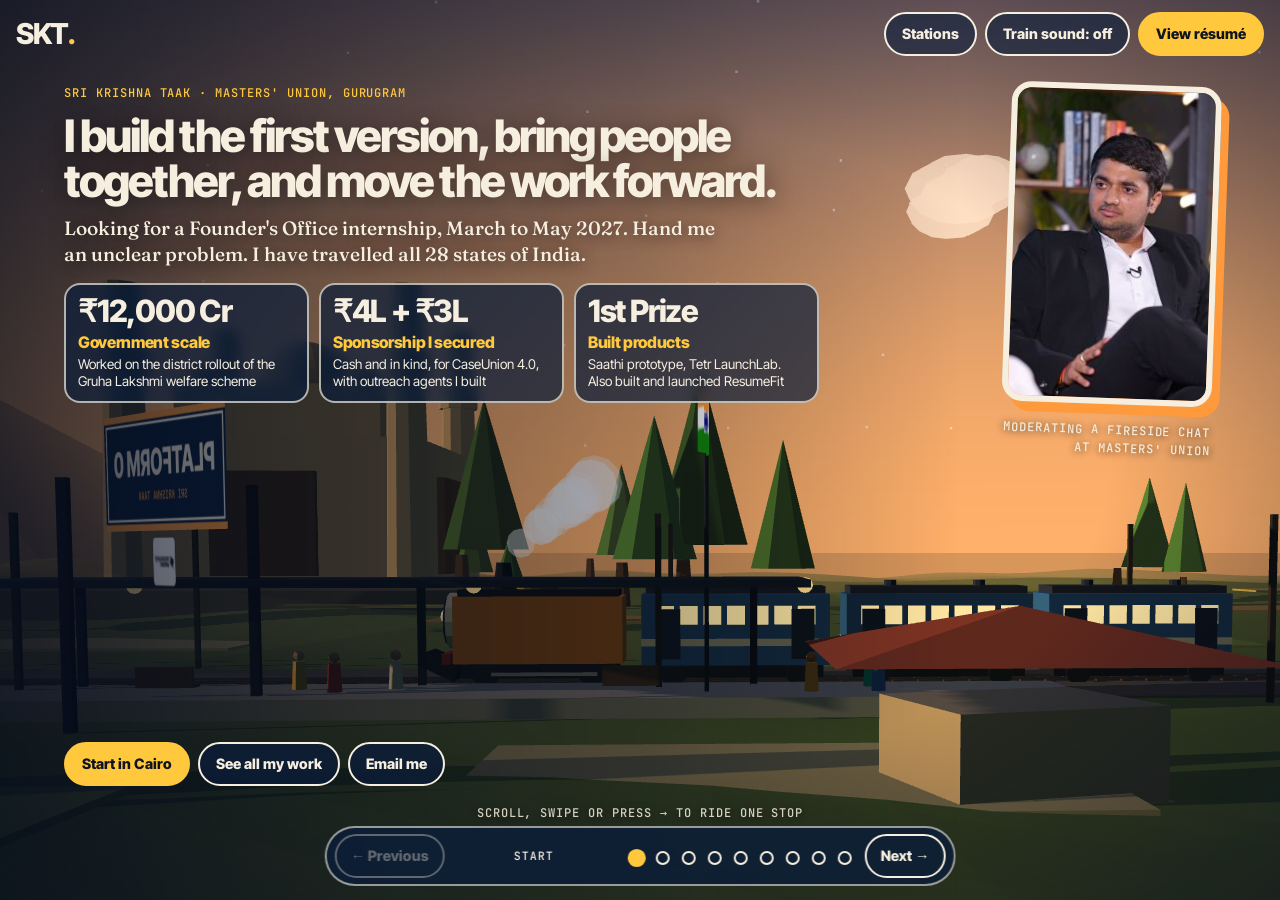
==== commit b4cb7802: "Add Jagriti Yatra journey and the outreach agent story for CaseUnion Co-Authored-By: Claude Sonnet 5" ====
--- a/index.html
+++ b/index.html
@@ -36,7 +36,7 @@
       <p class="mono h-k">Sri Krishna Taak · Masters&#x27; Union, Gurugram</p>
       <h1 class="h-h1">I build the first version, bring people together, and move the work forward.</h1>
       <p class="h-sub">Looking for a Founder&#x27;s Office internship, March to May 2027. Hand me an unclear problem. I have travelled all 28 states of India.</p>
-      <ul class="chips" aria-label="Start with one kind of work"><li><button type="button" class="chipcard" data-go="2"><em>₹12,000 Cr</em><b>Government scale</b><span>Worked on the district rollout of the Gruha Lakshmi welfare scheme</span></button></li><li><button type="button" class="chipcard" data-go="7"><em>₹4L + ₹3L</em><b>Sponsorship I secured</b><span>Cash and in kind, for CaseUnion 4.0</span></button></li><li><button type="button" class="chipcard" data-go="6"><em>1st Prize</em><b>Built products</b><span>Saathi prototype, Tetr LaunchLab. Also built and launched ResumeFit</span></button></li></ul>
+      <ul class="chips" aria-label="Start with one kind of work"><li><button type="button" class="chipcard" data-go="2"><em>₹12,000 Cr</em><b>Government scale</b><span>Worked on the district rollout of the Gruha Lakshmi welfare scheme</span></button></li><li><button type="button" class="chipcard" data-go="7"><em>₹4L + ₹3L</em><b>Sponsorship I secured</b><span>Cash and in kind, for CaseUnion 4.0, with outreach agents I built</span></button></li><li><button type="button" class="chipcard" data-go="6"><em>1st Prize</em><b>Built products</b><span>Saathi prototype, Tetr LaunchLab. Also built and launched ResumeFit</span></button></li></ul>
       <p class="h-act"><button class="btn big" type="button" data-go="1" id="bExplore">Start in Cairo</button><button class="btn big h-mail" type="button" data-go="8">See all my work</button><a class="btn big h-mail" href="mailto:sri.krishna2028@mastersunion.org">Email me</a></p>
     </div>
     <figure class="h-photo"><img src="assets/img/jagriti-fireside-sri-listening.jpg" alt="Sri Krishna Taak seated on stage during a fireside chat at Masters&#x27; Union" width="480" height="320"><figcaption class="mono">Moderating a fireside chat at Masters&#x27; Union</figcaption></figure></section>
@@ -50,10 +50,10 @@
   <header><h1>Sri Krishna Taak</h1>
   <p class="lead">I build the first version, bring people together, and move the work forward.</p><p>Looking for a Founder&#x27;s Office internship, March to May 2027. Hand me an unclear problem. I have travelled all 28 states of India.</p>
   <p><a class="btn big" href="mailto:sri.krishna2028@mastersunion.org">Email me</a> <a class="btn" href="resume.pdf" target="_blank" rel="noopener">View r&eacute;sum&eacute;</a></p></header>
-  <article id="p-icon-creations"><h2><span class="mono">01 · Icon Creations · 2023</span><br>Cairo: where the journey starts</h2><section class="pitem"><h3>Icon Creations <span class="mono">Cairo, Jun to Jul 2023</span></h3><div class="logos"><span class="lg"><img src="assets/logos/icon.jpg" alt="Icon Creations" height="30"></span></div><dl class="rac"><div><dt>Result</dt><dd>Recognized as a top-performing intern in a six-week paid placement.</dd></div><div><dt>Action</dt><dd>Created social content, copy, articles, and research for the agency. Quality-tested a client AI chatbot.</dd></div><div><dt>Context</dt><dd>My first international operating role, at Icon Creations in Cairo.</dd></div></dl><div class="cmeta"><figure class="quote"><blockquote>&ldquo;Krishna is a driven, committed, and smart professional with a passion for discovery, and he would be a valuable addition to any team in any industry.&rdquo;</blockquote><figcaption><b>Raymond Ayac</b> Marketing Director at Nado’s Jewellery. Managed Sri directly at Icon Creations. <a href="https://www.linkedin.com/in/sri-krishna9/details/recommendations/" target="_blank" rel="noopener">LinkedIn recommendation<span class="sr"> (opens in a new tab)</span></a></figcaption></figure><p class="src">Source: Icon Creations experience letter and paid-internship certificate (documents held privately)</p></div></section></article><article id="p-campus-government"><h2><span class="mono">02 · Government and campus · 2023 to 2024</span><br>Government and campus, 2023 to 2024</h2><section class="pitem"><h3>Collector&#x27;s Office <span class="mono">Narayanpet, Aug to Sep 2023</span></h3><div class="logos"><span class="lg"><img src="assets/logos/telangana.svg" alt="Government of Telangana" height="30"></span></div><dl class="rac"><div><dt>Result</dt><dd>Worked on the district rollout of Gruha Lakshmi, a ₹12,000-crore scheme covering about 4 million people.</dd></div><div><dt>Action</dt><dd>Joined 25+ senior government meetings, made 50 field visits and supported 4 grievance sessions with 200+ citizens.</dd></div><div><dt>Context</dt><dd>The figures are the scheme&#x27;s size, not a budget I managed.</dd></div></dl><div class="cmeta"><p class="src">Source: internship certificate from the District Collector (held privately) and résumé</p></div></section><section class="pitem"><h3>AIESEC Ahmedabad <span class="mono">Aug 2023 to Jul 2024</span></h3><div class="logos"><span class="lg"><img src="assets/logos/aiesec.jpg" alt="AIESEC" height="30"></span></div><dl class="rac"><div><dt>Result</dt><dd>Helped secure 10+ exchange approvals and earned Best Team Leader and Best Team recognition.</dd></div><div><dt>Action</dt><dd>Built international relationships and worked on recruitment and onboarding.</dd></div><div><dt>Context</dt><dd>A year in a student-run international organization.</dd></div></dl><div class="cmeta"><p class="src">Source: résumé and AIESEC Ahmedabad experience letter</p></div></section><section class="pitem"><h3>TEDxIIS <span class="mono">Dec 2023</span></h3><div class="logos"><span class="lg tx" role="img" aria-label="TEDx">TED<i>x</i></span></div><dl class="rac"><div><dt>Result</dt><dd>Organiser and licensee of the institute&#x27;s first TEDx, 250+ attendees.</dd></div><div><dt>Action</dt><dd>Worked across speakers, sponsorships, and a 30-person organizing team.</dd></div><div><dt>Context</dt><dd>An event built from the ground up at Gujarat University.</dd></div></dl><figure class="thumb"><img src="assets/work/tedx-team.jpg" alt="The TEDxIIS organizing team standing beside the lit TEDxIIS sign" width="132" height="92" decoding="async" loading=lazy><figcaption>The TEDxIIS organizing team</figcaption></figure><div class="cmeta"><p class="src">Source: résumé; team figures are the team&#x27;s</p></div></section><section class="pitem"><h3>Kashmir Festival <span class="mono">Gandhinagar</span></h3><div class="logos"><span class="lg"><img src="assets/logos/iis.png" alt="Indian Institute of Sustainability" height="30"></span></div><dl class="rac"><div><dt>Result</dt><dd>Led 30 students at a festival attended by the Union Home Minister.</dd></div><div><dt>Action</dt><dd>Ran the student team for the festival.</dd></div><div><dt>Context</dt><dd>A campus role at the Indian Institute of Sustainability.</dd></div></dl><div class="cmeta"><p class="src">Source: letter from the institute and résumé</p></div></section></article><article id="p-field-research"><h2><span class="mono">03 · Field and research · 2024</span><br>Field and research, 2024</h2><section class="pitem"><h3>Shodh Yatra <span class="mono">Rajasthan, Jun 2024</span></h3><dl class="rac"><div><dt>Result</dt><dd>Helped run a 140 km field journey through 12 villages.</dd></div><div><dt>Action</dt><dd>Coordinated accommodation, the route, local authorities, and 20+ meetings.</dd></div><div><dt>Context</dt><dd>Rural innovation work with SRISTI and a diverse volunteer team.</dd></div></dl><figure class="thumb"><img src="assets/work/iccg5-podium.jpg" alt="A speaker at the podium on the stage of the Fifth International Conference on Creativity and Innovation at Grassroots (ICCIG 5) at IIM Ahmedabad, January 2025" width="132" height="92" decoding="async" loading=lazy><figcaption>Presenting Shodh Yatra learnings at ICCG 5, IIM Ahmedabad, 28 to 30 Jan 2025</figcaption></figure><div class="cmeta"><figure class="quote"><blockquote>&ldquo;He took responsibility beyond what was expected, managing on-ground coordination and supporting both participants and villagers with patience and care.&rdquo;</blockquote><figcaption><b>Chetan V Patel</b> Secretary, SRISTI; National Coordinator, Shodh Yatra. Mentor to Sri. <a href="https://www.linkedin.com/in/sri-krishna9/details/recommendations/" target="_blank" rel="noopener">LinkedIn recommendation<span class="sr"> (opens in a new tab)</span></a></figcaption></figure><p class="src">Source: résumé, SRISTI certificates and the ICCG 5 photo</p></div></section><section class="pitem"><h3>Akshaya Patra <span class="mono">Ahmedabad, Jun 2024</span></h3><div class="logos"><span class="lg"><img src="assets/logos/akshaya.png" alt="The Akshaya Patra Foundation" height="30"></span></div><dl class="rac"><div><dt>Result</dt><dd>Verified 700+ assets valued at ₹20+ crore.</dd></div><div><dt>Action</dt><dd>Reviewed the inventory and developed a QR-based tracking approach.</dd></div><div><dt>Context</dt><dd>An asset-verification internship in nonprofit operations.</dd></div></dl><div class="cmeta"><p class="src">Source: résumé (figures); completion certificate, 1 to 30 Jun 2024</p></div></section><section class="pitem"><h3>NITI Aayog <span class="mono">New Delhi, Aug to Oct 2024</span></h3><div class="logos"><span class="lg"><img src="assets/logos/niti.png" alt="NITI Aayog" height="30"></span></div><dl class="rac"><div><dt>Result</dt><dd>Produced a research recommendation on pulse-market volatility.</dd></div><div><dt>Action</dt><dd>Analysed production, import, and price data and compared policy choices.</dd></div><div><dt>Context</dt><dd>A policy research internship focused on agricultural trade.</dd></div></dl><div class="cmeta"><p class="src">Source: résumé. Research output; adoption is not claimed</p></div></section></article><article id="p-competing"><h2><span class="mono">04 · Competing and organising · 2025 to 2026</span><br>Competing and organising, 2025 to 2026</h2><section class="pitem"><h3>HPAIR Impact Challenge <span class="mono">Harvard, Feb 2025</span></h3><div class="logos"><span class="lg"><img src="assets/logos/harvard.svg" alt="Harvard (HPAIR conference)" height="30"></span></div><dl class="rac"><div><dt>Result</dt><dd>Won Round 1 of the HPAIR Impact Challenge on 9 February 2025.</dd></div><div><dt>Action</dt><dd>Built a finance model for slum schools in Nairobi.</dd></div><div><dt>Context</dt><dd>A conference competition with participants from 40+ countries. The HPAIR letter confirms the first round only.</dd></div></dl><figure class="thumb"><img src="assets/img/hbs-harvard-business-school.jpg" alt="Sri Krishna standing in front of the Harvard Business School sign" width="132" height="92" decoding="async" loading=lazy><figcaption>At Harvard Business School during the HPAIR conference</figcaption></figure><div class="cmeta"><p class="src">Source: résumé and HPAIR letter</p></div></section><section class="pitem"><h3>Prompt2Profit <span class="mono">Three campuses, 2026</span></h3><div class="logos"><span class="lg"><img src="assets/logos/iitgn.png" alt="IIT Gandhinagar" height="30"></span><span class="lg"><img src="assets/logos/nitw.png" alt="NIT Warangal" height="30"></span><span class="lg"><img src="assets/logos/svnit.png" alt="SVNIT Surat" height="30"></span></div><dl class="rac"><div><dt>Result</dt><dd>Co-hosted three hackathons at IIT Gandhinagar, NIT Warangal and SVNIT Surat.</dd></div><div><dt>Action</dt><dd>Hosted them representing Masters&#x27; Union.</dd></div><div><dt>Context</dt><dd>Event totals from my résumé: 412 registrants, 236 teams and 86 organisations. Not a personal result.</dd></div></dl><div class="cmeta"><p class="src">Source: résumé and my LinkedIn posts</p></div></section><section class="pitem"><h3>Soft Launch <span class="mono">Venture</span></h3><dl class="rac"><div><dt>Result</dt><dd>Generated ₹1 lakh+ in team revenue.</dd></div><div><dt>Action</dt><dd>Co-built a six-person commerce operation using Shopify, Razorpay, and Shiprocket.</dd></div><div><dt>Context</dt><dd>A hands-on entrepreneurial experiment. The revenue is the team&#x27;s, not mine.</dd></div></dl><div class="cmeta"><p class="src">Source: résumé</p></div></section><section class="pitem"><h3>Bharat Builders Prize <span class="mono">Growth team</span></h3><div class="logos"><span class="lg"><img src="assets/logos/mu.png" alt="Masters&#x27; Union" height="30"></span></div><dl class="rac"><div><dt>Result</dt><dd>Served on the growth team for a national AI competition.</dd></div><div><dt>Action</dt><dd>Designed strategies for organising hackathons.</dd></div><div><dt>Context</dt><dd>A role in the Masters&#x27; Union Director&#x27;s Office. The ₹10 lakh was the winner&#x27;s prize, not mine.</dd></div></dl><div class="cmeta"><p class="src">Source: résumé</p></div></section><section class="pitem"><h3>Podcast with Shashank Mani <span class="mono">Masters&#x27; Union</span></h3><div class="logos"><span class="lg"><img src="assets/logos/jagriti.webp" alt="Jagriti Yatra" height="30"></span></div><dl class="rac"><div><dt>Result</dt><dd>Hosted a podcast and moderated a fireside chat with Shashank Mani, MP and founder of Jagriti Yatra.</dd></div><div><dt>Action</dt><dd>Led the conversation as host and moderator.</dd></div><div><dt>Context</dt><dd>At Masters&#x27; Union.</dd></div></dl><div class="cmeta"><p class="src">Source: résumé</p></div></section><section class="pitem"><h3>Awards and reach <span class="mono">2026</span></h3><div class="logos"><span class="lg"><img src="assets/logos/iift.png" alt="IIFT Delhi" height="30"></span></div><dl class="rac"><div><dt>Result</dt><dd>3rd place, The Policy Gazette 2026, IIFT Delhi.</dd></div><div><dt>Action</dt><dd>2nd runner-up of 90 teams, goSTOPS One Day Challenge.</dd></div><div><dt>Context</dt><dd>11,058 LinkedIn followers on 25 November 2026.</dd></div></dl><div class="cmeta"><p class="src">Source: résumé and my LinkedIn profile</p></div></section></article><article id="p-resumefit"><h2><span class="mono">05 · ResumeFit · 2026</span><br>ResumeFit: a résumé tool that cannot invent</h2><section class="pitem"><h3>ResumeFit <span class="mono">Built and launched, Nov 2026</span></h3><dl class="rac"><div><dt>Result</dt><dd>Built and launched an AI-assisted résumé-tailoring web app.</dd></div><div><dt>Action</dt><dd>Developed document parsing, job matching, five templates, an application tracker, and a guardrail against invented experience.</dd></div><div><dt>Context</dt><dd>A personal product build to make role-specific applications easier. I have since left the project.</dd></div></dl><figure class="thumb"><img src="assets/work/rf-live-landing.jpg" alt="The ResumeFit home page with the headline &#x27;A tailored resume for every job. Every line true.&#x27;" width="132" height="92" decoding="async" loading=lazy><figcaption>ResumeFit home page, captured 24 Nov 2026</figcaption></figure><div class="cmeta"><ul class="proof"><li><a class="chip" href="https://resumefit-xrme.onrender.com/" target="_blank" rel="noopener noreferrer">Live product (first load may take up to a minute)<span class="sr"> (opens in a new tab)</span></a></li><li><a class="chip" href="https://www.producthunt.com/products/resumefit-3" target="_blank" rel="noopener noreferrer">Product Hunt listing<span class="sr"> (opens in a new tab)</span></a></li></ul></div></section><details class="pcase" open><summary>Detail: ResumeFit: a résumé tool that cannot invent</summary><article class="case" id="plain-case-resumefit"><header><p class="mono">Detail</p><h2 class="cs-title" tabindex="-1">ResumeFit: a résumé tool that cannot invent</h2><dl class="meta"><div><dt>Role</dt><dd>Builder</dd></div><div><dt>Built with</dt><dd>Claude (AI-assisted development)</dd></div><div><dt>Status</dt><dd>I have since left the project. The site is still online.</dd></div></dl></header><p class="lead">ResumeFit rebuilds a résumé around one job posting using only what the user has done, and reports the requirements they cannot honestly claim. I built it with Claude and launched it in November 2026. I have since left the project.</p><h3>What I built</h3><p>Sign-up with email confirmation, PDF and Word résumé import into a structured profile, a tailoring pipeline, a match report, five résumé templates, chat refinement, an application tracker, and a free keyword checker that needs no account.</p><h3>The guardrail, enforced three times</h3><ul class="rule"><li>The prompt lets the model cite only fact ids it was given, and every number must appear in a cited fact.</li><li>A validator drops bullets without valid citations, restores your own wording when a number was invented, removes skills that are not in your profile, and turns unsupported matches into gaps.</li><li>The database re-checks every citation before a version is saved.</li></ul><p class="note">From the project README. The repository is private, so this is documented, not publicly inspectable.</p><figure class=""><img src="assets/work/rf-rejected-claim.jpg" alt="Two cards: &#x27;What you wrote: Managed a budget of $4.5K&#x27; and an AI rewrite with $4.5M struck out and stamped Rejected, number changed" loading="lazy" decoding="async"><figcaption>Product Hunt launch graphic with sample text. It illustrates the rule; it is not a real user&#x27;s résumé.</figcaption></figure><figure class=""><img src="assets/work/rf-app-doc.jpg" alt="The ResumeFit app showing a tailored one-page résumé for a fictional finance analyst" loading="lazy" decoding="async"><figcaption>The app&#x27;s résumé view with a fictional profile and test data.</figcaption></figure><h3>A product decision</h3><ol class="timeline"><li><b>7 Nov 2026</b><span>First commit. A $4, 30-day pass was part of the design.</span></li><li><b>About 12 Nov</b><span>Product Hunt launch with one free preview, then $4 for 30 days.</span></li><li><b>14 Nov</b><span>I paused payments and made the product free during the beta.</span></li></ol><p>I made it free because the paid pass was not converting. The dates come from the commit history. The Product Hunt listing shows that it shipped; I have no paying users or traction numbers to report.</p><ul class="proof"><li><a class="chip" href="https://resumefit-xrme.onrender.com/" target="_blank" rel="noopener noreferrer">Open ResumeFit (first load may take up to a minute)<span class="sr"> (opens in a new tab)</span></a></li><li><a class="chip" href="https://www.producthunt.com/products/resumefit-3" target="_blank" rel="noopener noreferrer">Product Hunt listing<span class="sr"> (opens in a new tab)</span></a></li></ul></article></details></article><article id="p-saathi"><h2><span class="mono">06 · Saathi · 2026</span><br>Saathi: First Prize at Tetr LaunchLab</h2><section class="pitem"><h3>Saathi <span class="mono">Prototype, 2026</span></h3><dl class="rac"><div><dt>Result</dt><dd>Won First Prize at Tetr LaunchLab, a 3-day startup sprint, with a working Saathi prototype and a US$300 cash prize.</dd></div><div><dt>Action</dt><dd>Prototyped a way for families to organize healthcare documents and care information.</dd></div><div><dt>Context</dt><dd>A personal healthcare coordination experiment, judged on distribution, marketing strategy and execution. I have since left the project.</dd></div></dl><figure class="thumb"><img src="assets/work/tetr-certificate.jpg" alt="Tetr LaunchLab Certificate of Achievement awarding Sri Krishna First Prize in a 3-day startup sprint, with a 300 US dollar cash prize, issued 8 May 2026" width="132" height="92" decoding="async" loading=lazy><figcaption>Tetr LaunchLab certificate, 8 May 2026</figcaption></figure><div class="cmeta"><p class="src">Source: Tetr LaunchLab certificate, issued 8 May 2026</p></div></section></article><article id="p-caseunion"><h2><span class="mono">07 · CaseUnion and Careers Club · 2026</span><br>CaseUnion and the career clubs</h2><section class="pitem"><h3>CaseUnion 4.0 <span class="mono">Nov 2026, finale 12 Dec</span></h3><div class="logos"><span class="lg"><img src="assets/logos/mu.png" alt="Masters&#x27; Union" height="30"></span></div><dl class="rac"><div><dt>Result</dt><dd>Helped grow CaseUnion 4.0 to 3,800+ registrations by 23 November 2026.</dd></div><div><dt>Action</dt><dd>As VP Careers, coordinated clubs, partner outreach, and campus teams, and secured ₹4 lakh in sponsorship and ₹3 lakh in kind.</dd></div><div><dt>Context</dt><dd>A team-run national case competition, and Masters&#x27; Union&#x27;s first collaboration with Harvard (as content partner). Registrations came from all 22 IIMs, 15 IITs, 18 NITs and 600+ other colleges.</dd></div></dl><figure class="thumb"><img src="assets/work/cu-event-cover.jpg" alt="CaseUnion 4.0 event banner: National Business Case Competition, finale 12 December 2026, prize pool 5 lakh rupees, with partner logos and their roles" width="132" height="92" decoding="async" loading=lazy><figcaption>Event creative with the finale date and partner roles</figcaption></figure><div class="cmeta"><ul class="proof"><li><a class="chip" href="https://unstop.com/college-fests/caseunion-40-masters-union-school-of-business-519098" target="_blank" rel="noopener noreferrer">Event page on Unstop<span class="sr"> (opens in a new tab)</span></a></li></ul></div></section><details class="pcase" open><summary>Detail: CaseUnion 4.0: a national case competition</summary><article class="case" id="plain-case-caseunion"><header><p class="mono">Detail</p><h2 class="cs-title" tabindex="-1">CaseUnion 4.0: a national case competition</h2><dl class="meta"><div><dt>Role</dt><dd>VP Careers</dd></div><div><dt>Where</dt><dd>Masters&#x27; Union, Gurugram</dd></div><div><dt>Dates</dt><dd>Festival 15 Nov to 14 Dec 2026; finale 12 Dec</dd></div></dl></header><p class="lead">Helped grow CaseUnion 4.0 to 3,800+ registrations by 23 November 2026. This is a dated snapshot while registration was open, not a final outcome, and it is the team&#x27;s result.</p><figure class=""><img src="assets/work/cu-entries-strip.jpg" alt="Crop of the CaseUnion 24 Hours Left creative: 3,800+ entries from IIMs, IITs and NITs, with Aerostar Helmets as co-powering sponsor, Harvard Business Impact as content partner, and Thinking Spree, Jagriti Yatra and Ditto by Finshots as case partners" loading="lazy" decoding="async"><figcaption>Crop of the 23 Nov 2026 event creative. The partner labels are the creative&#x27;s own.</figcaption></figure><h3>What I did</h3><p>As VP Careers, I coordinated student clubs, partner outreach, and campus teams, and secured ₹4 lakh in sponsorship and ₹3 lakh in kind. The creative lists me as the registration contact, as CaseUnion Head and VP Careers. The registrations, the partners and the competitions belong to the whole team.</p><h3>What the figures are</h3><ul class="rule"><li>3,800+ is the entry count on the event creative of 23 Nov 2026. The Unstop event page showed 4,745 registrations when I read it on 25 Nov 2026, after registrations closed on 23 Nov. Both are snapshots; the finale is on 12 Dec.</li><li>₹4 lakh in sponsorship and ₹3 lakh in kind are the amounts I secured across partners, as I state them. They are separate from the ₹5 lakh, which is the festival&#x27;s prize pool and not mine.</li><li>Harvard Business Impact is labelled as content partner on the creative. It is not a title partnership. I describe it as the school&#x27;s first collaboration with Harvard; other partner roles are as the creative labels them.</li></ul><h3>Speaking</h3><p>I was invited to speak about case competitions and careers at Ramaiah University&#x27;s Arthabodha Economics Club (online, 30 Sep 2026) and at Fetch-a-thon 3.0 at Masters&#x27; Union (11 Oct 2026, as VP Careers).</p><figure class=""><img src="assets/work/fetchathon-speaker.jpg" alt="Fetch-a-thon 3.0 speaker poster: Sri Krishna, VP Careers, Masters&#x27; Union, 11 October 2026, 10 AM to 2 PM, Masters&#x27; Union Gurugram" loading="lazy" decoding="async"><figcaption>Fetch-a-thon 3.0 speaker poster, 11 Oct 2026</figcaption></figure><h3>Separate from CaseUnion</h3><p>As elected Vice President, Careers, my term covered 40 events in 5 months across 13 clubs on a ₹25 lakh budget, including three full-day hackathons (two on AI) and 400,000+ impressions. These are club figures from my résumé, not part of the CaseUnion count and not a personal result.</p><ul class="proof"><li><a class="chip" href="https://unstop.com/college-fests/caseunion-40-masters-union-school-of-business-519098" target="_blank" rel="noopener noreferrer">Event page on Unstop<span class="sr"> (opens in a new tab)</span></a></li></ul></article></details><section class="pitem"><h3>Careers Club <span class="mono">Elected VP, 2026</span></h3><div class="logos"><span class="lg"><img src="assets/logos/mu.png" alt="Masters&#x27; Union" height="30"></span></div><dl class="rac"><div><dt>Result</dt><dd>13 Masters&#x27; Union career clubs report to me, and I manage them.</dd></div><div><dt>Action</dt><dd>As elected VP, Careers, I lead the Consulting, Marketing, CommerceX, Product Management, AI, FinTech and other career clubs.</dd></div><div><dt>Context</dt><dd>40 events in 5 months on a ₹25 lakh budget, including three full-day hackathons.</dd></div></dl><div class="cmeta"><p class="src">Source: résumé</p></div></section><section class="pitem"><h3>8X hackathon <span class="mono">30 Aug 2026</span></h3><div class="logos"><span class="lg"><img src="assets/logos/mu.png" alt="Masters&#x27; Union" height="30"></span></div><dl class="rac"><div><dt>Result</dt><dd>Organised a one-day mobile app hackathon with 8X, a London-based company.</dd></div><div><dt>Action</dt><dd>Coordinated 8X, Student Affairs, students, volunteers, mentors and judges as the point of contact.</dd></div><div><dt>Context</dt><dd>At Masters&#x27; Union. Students went from idea to prototype and pitch in a day.</dd></div></dl><div class="cmeta"><p class="src">Source: my own account</p></div></section></article><article id="p-contact"><h2><span class="mono">08 · Next stop · Mar to May 2027</span><br>Bring me an unclear problem</h2><section class="pitem"><h3>Founder&#x27;s Office internship <span class="mono">March to May 2027</span></h3><dl class="rac"><div><dt>Result</dt><dd>I am looking for a Founder&#x27;s Office internship, March to May 2027.</dd></div><div><dt>Action</dt><dd>I would like to own one unclear problem and move it forward with your team.</dd></div><div><dt>Context</dt><dd>If you are hiring, or have a problem like that, send me the problem and a time that suits you.</dd></div></dl><div class="cmeta"></div></section><p>Travelled all 28 states of India.</p><ul class="proof"><li><a class="chip big" href="mailto:sri.krishna2028@mastersunion.org">sri.krishna2028@mastersunion.org</a></li><li><a class="chip" href="https://www.linkedin.com/in/sri-krishna9/" target="_blank" rel="noopener noreferrer">LinkedIn<span class="sr"> (opens in a new tab)</span></a></li><li><a class="chip" href="https://github.com/emailsrikrishna9-hub" target="_blank" rel="noopener noreferrer">GitHub<span class="sr"> (opens in a new tab)</span></a></li><li><a class="chip" href="https://www.producthunt.com/@sri_krishna12" target="_blank" rel="noopener noreferrer">Product Hunt<span class="sr"> (opens in a new tab)</span></a></li></ul></article>
+  <article id="p-icon-creations"><h2><span class="mono">01 · Icon Creations · 2023</span><br>Cairo: where the journey starts</h2><section class="pitem"><h3>Icon Creations <span class="mono">Cairo, Jun to Jul 2023</span></h3><div class="logos"><span class="lg"><img src="assets/logos/icon.jpg" alt="Icon Creations" height="30"></span></div><dl class="rac"><div><dt>Result</dt><dd>Recognized as a top-performing intern in a six-week paid placement.</dd></div><div><dt>Action</dt><dd>Created social content, copy, articles, and research for the agency. Quality-tested a client AI chatbot.</dd></div><div><dt>Context</dt><dd>My first international operating role, at Icon Creations in Cairo.</dd></div></dl><div class="cmeta"><figure class="quote"><blockquote>&ldquo;Krishna is a driven, committed, and smart professional with a passion for discovery, and he would be a valuable addition to any team in any industry.&rdquo;</blockquote><figcaption><b>Raymond Ayac</b> Marketing Director at Nado’s Jewellery. Managed Sri directly at Icon Creations. <a href="https://www.linkedin.com/in/sri-krishna9/details/recommendations/" target="_blank" rel="noopener">LinkedIn recommendation<span class="sr"> (opens in a new tab)</span></a></figcaption></figure><p class="src">Source: Icon Creations experience letter and paid-internship certificate (documents held privately)</p></div></section></article><article id="p-campus-government"><h2><span class="mono">02 · Government and campus · 2023 to 2024</span><br>Government and campus, 2023 to 2024</h2><section class="pitem"><h3>Collector&#x27;s Office <span class="mono">Narayanpet, Aug to Sep 2023</span></h3><div class="logos"><span class="lg"><img src="assets/logos/telangana.svg" alt="Government of Telangana" height="30"></span></div><dl class="rac"><div><dt>Result</dt><dd>Worked on the district rollout of Gruha Lakshmi, a ₹12,000-crore scheme covering about 4 million people.</dd></div><div><dt>Action</dt><dd>Joined 25+ senior government meetings, made 50 field visits and supported 4 grievance sessions with 200+ citizens.</dd></div><div><dt>Context</dt><dd>The figures are the scheme&#x27;s size, not a budget I managed.</dd></div></dl><div class="cmeta"><p class="src">Source: internship certificate from the District Collector (held privately) and résumé</p></div></section><section class="pitem"><h3>AIESEC Ahmedabad <span class="mono">Aug 2023 to Jul 2024</span></h3><div class="logos"><span class="lg"><img src="assets/logos/aiesec.jpg" alt="AIESEC" height="30"></span></div><dl class="rac"><div><dt>Result</dt><dd>Helped secure 10+ exchange approvals and earned Best Team Leader and Best Team recognition.</dd></div><div><dt>Action</dt><dd>Built international relationships and worked on recruitment and onboarding.</dd></div><div><dt>Context</dt><dd>A year in a student-run international organization.</dd></div></dl><div class="cmeta"><p class="src">Source: résumé and AIESEC Ahmedabad experience letter</p></div></section><section class="pitem"><h3>TEDxIIS <span class="mono">Dec 2023</span></h3><div class="logos"><span class="lg tx" role="img" aria-label="TEDx">TED<i>x</i></span></div><dl class="rac"><div><dt>Result</dt><dd>Organiser and licensee of the institute&#x27;s first TEDx, 250+ attendees.</dd></div><div><dt>Action</dt><dd>Worked across speakers, sponsorships, and a 30-person organizing team.</dd></div><div><dt>Context</dt><dd>An event built from the ground up at Gujarat University.</dd></div></dl><figure class="thumb"><img src="assets/work/tedx-team.jpg" alt="The TEDxIIS organizing team standing beside the lit TEDxIIS sign" width="132" height="92" decoding="async" loading=lazy><figcaption>The TEDxIIS organizing team</figcaption></figure><div class="cmeta"><p class="src">Source: résumé; team figures are the team&#x27;s</p></div></section><section class="pitem"><h3>Kashmir Festival <span class="mono">Gandhinagar</span></h3><div class="logos"><span class="lg"><img src="assets/logos/iis.png" alt="Indian Institute of Sustainability" height="30"></span></div><dl class="rac"><div><dt>Result</dt><dd>Led 30 students at a festival attended by the Union Home Minister.</dd></div><div><dt>Action</dt><dd>Ran the student team for the festival.</dd></div><div><dt>Context</dt><dd>A campus role at the Indian Institute of Sustainability.</dd></div></dl><div class="cmeta"><p class="src">Source: letter from the institute and résumé</p></div></section></article><article id="p-field-research"><h2><span class="mono">03 · Field and research · 2024</span><br>Field and research, 2024</h2><section class="pitem"><h3>Shodh Yatra <span class="mono">Rajasthan, Jun 2024</span></h3><dl class="rac"><div><dt>Result</dt><dd>Helped run a 140 km field journey through 12 villages.</dd></div><div><dt>Action</dt><dd>Coordinated accommodation, the route, local authorities, and 20+ meetings.</dd></div><div><dt>Context</dt><dd>Rural innovation work with SRISTI and a diverse volunteer team.</dd></div></dl><figure class="thumb"><img src="assets/work/iccg5-podium.jpg" alt="A speaker at the podium on the stage of the Fifth International Conference on Creativity and Innovation at Grassroots (ICCIG 5) at IIM Ahmedabad, January 2025" width="132" height="92" decoding="async" loading=lazy><figcaption>Presenting Shodh Yatra learnings at ICCG 5, IIM Ahmedabad, 28 to 30 Jan 2025</figcaption></figure><div class="cmeta"><figure class="quote"><blockquote>&ldquo;He took responsibility beyond what was expected, managing on-ground coordination and supporting both participants and villagers with patience and care.&rdquo;</blockquote><figcaption><b>Chetan V Patel</b> Secretary, SRISTI; National Coordinator, Shodh Yatra. Mentor to Sri. <a href="https://www.linkedin.com/in/sri-krishna9/details/recommendations/" target="_blank" rel="noopener">LinkedIn recommendation<span class="sr"> (opens in a new tab)</span></a></figcaption></figure><p class="src">Source: résumé, SRISTI certificates and the ICCG 5 photo</p></div></section><section class="pitem"><h3>Akshaya Patra <span class="mono">Ahmedabad, Jun 2024</span></h3><div class="logos"><span class="lg"><img src="assets/logos/akshaya.png" alt="The Akshaya Patra Foundation" height="30"></span></div><dl class="rac"><div><dt>Result</dt><dd>Verified 700+ assets valued at ₹20+ crore.</dd></div><div><dt>Action</dt><dd>Reviewed the inventory and developed a QR-based tracking approach.</dd></div><div><dt>Context</dt><dd>An asset-verification internship in nonprofit operations.</dd></div></dl><div class="cmeta"><p class="src">Source: résumé (figures); completion certificate, 1 to 30 Jun 2024</p></div></section><section class="pitem"><h3>NITI Aayog <span class="mono">New Delhi, Aug to Oct 2024</span></h3><div class="logos"><span class="lg"><img src="assets/logos/niti.png" alt="NITI Aayog" height="30"></span></div><dl class="rac"><div><dt>Result</dt><dd>Produced a research recommendation on pulse-market volatility.</dd></div><div><dt>Action</dt><dd>Analysed production, import, and price data and compared policy choices.</dd></div><div><dt>Context</dt><dd>A policy research internship focused on agricultural trade.</dd></div></dl><div class="cmeta"><p class="src">Source: résumé. Research output; adoption is not claimed</p></div></section></article><article id="p-competing"><h2><span class="mono">04 · Competing and organising · 2025 to 2026</span><br>Competing and organising, 2025 to 2026</h2><section class="pitem"><h3>HPAIR Impact Challenge <span class="mono">Harvard, Feb 2025</span></h3><div class="logos"><span class="lg"><img src="assets/logos/harvard.svg" alt="Harvard (HPAIR conference)" height="30"></span></div><dl class="rac"><div><dt>Result</dt><dd>Won Round 1 of the HPAIR Impact Challenge on 9 February 2025.</dd></div><div><dt>Action</dt><dd>Built a finance model for slum schools in Nairobi.</dd></div><div><dt>Context</dt><dd>A conference competition with participants from 40+ countries. The HPAIR letter confirms the first round only.</dd></div></dl><figure class="thumb"><img src="assets/img/hbs-harvard-business-school.jpg" alt="Sri Krishna standing in front of the Harvard Business School sign" width="132" height="92" decoding="async" loading=lazy><figcaption>At Harvard Business School during the HPAIR conference</figcaption></figure><div class="cmeta"><p class="src">Source: résumé and HPAIR letter</p></div></section><section class="pitem"><h3>Prompt2Profit <span class="mono">Three campuses, 2026</span></h3><div class="logos"><span class="lg"><img src="assets/logos/iitgn.png" alt="IIT Gandhinagar" height="30"></span><span class="lg"><img src="assets/logos/nitw.png" alt="NIT Warangal" height="30"></span><span class="lg"><img src="assets/logos/svnit.png" alt="SVNIT Surat" height="30"></span></div><dl class="rac"><div><dt>Result</dt><dd>Co-hosted three hackathons at IIT Gandhinagar, NIT Warangal and SVNIT Surat.</dd></div><div><dt>Action</dt><dd>Hosted them representing Masters&#x27; Union.</dd></div><div><dt>Context</dt><dd>Event totals from my résumé: 412 registrants, 236 teams and 86 organisations. Not a personal result.</dd></div></dl><div class="cmeta"><p class="src">Source: résumé and my LinkedIn posts</p></div></section><section class="pitem"><h3>Soft Launch <span class="mono">Venture</span></h3><dl class="rac"><div><dt>Result</dt><dd>Generated ₹1 lakh+ in team revenue.</dd></div><div><dt>Action</dt><dd>Co-built a six-person commerce operation using Shopify, Razorpay, and Shiprocket.</dd></div><div><dt>Context</dt><dd>A hands-on entrepreneurial experiment. The revenue is the team&#x27;s, not mine.</dd></div></dl><div class="cmeta"><p class="src">Source: résumé</p></div></section><section class="pitem"><h3>Bharat Builders Prize <span class="mono">Growth team</span></h3><div class="logos"><span class="lg"><img src="assets/logos/mu.png" alt="Masters&#x27; Union" height="30"></span></div><dl class="rac"><div><dt>Result</dt><dd>Served on the growth team for a national AI competition.</dd></div><div><dt>Action</dt><dd>Designed strategies for organising hackathons.</dd></div><div><dt>Context</dt><dd>A role in the Masters&#x27; Union Director&#x27;s Office. The ₹10 lakh was the winner&#x27;s prize, not mine.</dd></div></dl><div class="cmeta"><p class="src">Source: résumé</p></div></section><section class="pitem"><h3>Jagriti Yatra <span class="mono">2023 to 2026</span></h3><div class="logos"><span class="lg"><img src="assets/logos/jagriti.webp" alt="Jagriti Yatra" height="30"></span></div><dl class="rac"><div><dt>Result</dt><dd>Yatri in 2023, ambassador in 2024 and 2025, selection committee in 2026.</dd></div><div><dt>Action</dt><dd>In 2026, hosted a podcast and moderated a fireside chat with Shashank Mani, MP and founder of Jagriti Yatra.</dd></div><div><dt>Context</dt><dd>Four years with the same entrepreneurship journey, from participant to helping select.</dd></div></dl><div class="cmeta"><p class="src">Source: my own account and résumé</p></div></section><section class="pitem"><h3>Awards and reach <span class="mono">2026</span></h3><div class="logos"><span class="lg"><img src="assets/logos/iift.png" alt="IIFT Delhi" height="30"></span></div><dl class="rac"><div><dt>Result</dt><dd>3rd place, The Policy Gazette 2026, IIFT Delhi.</dd></div><div><dt>Action</dt><dd>2nd runner-up of 90 teams, goSTOPS One Day Challenge.</dd></div><div><dt>Context</dt><dd>11,058 LinkedIn followers on 25 November 2026.</dd></div></dl><div class="cmeta"><p class="src">Source: résumé and my LinkedIn profile</p></div></section></article><article id="p-resumefit"><h2><span class="mono">05 · ResumeFit · 2026</span><br>ResumeFit: a résumé tool that cannot invent</h2><section class="pitem"><h3>ResumeFit <span class="mono">Built and launched, Nov 2026</span></h3><dl class="rac"><div><dt>Result</dt><dd>Built and launched an AI-assisted résumé-tailoring web app.</dd></div><div><dt>Action</dt><dd>Developed document parsing, job matching, five templates, an application tracker, and a guardrail against invented experience.</dd></div><div><dt>Context</dt><dd>A personal product build to make role-specific applications easier. I have since left the project.</dd></div></dl><figure class="thumb"><img src="assets/work/rf-live-landing.jpg" alt="The ResumeFit home page with the headline &#x27;A tailored resume for every job. Every line true.&#x27;" width="132" height="92" decoding="async" loading=lazy><figcaption>ResumeFit home page, captured 24 Nov 2026</figcaption></figure><div class="cmeta"><ul class="proof"><li><a class="chip" href="https://resumefit-xrme.onrender.com/" target="_blank" rel="noopener noreferrer">Live product (first load may take up to a minute)<span class="sr"> (opens in a new tab)</span></a></li><li><a class="chip" href="https://www.producthunt.com/products/resumefit-3" target="_blank" rel="noopener noreferrer">Product Hunt listing<span class="sr"> (opens in a new tab)</span></a></li></ul></div></section><details class="pcase" open><summary>Detail: ResumeFit: a résumé tool that cannot invent</summary><article class="case" id="plain-case-resumefit"><header><p class="mono">Detail</p><h2 class="cs-title" tabindex="-1">ResumeFit: a résumé tool that cannot invent</h2><dl class="meta"><div><dt>Role</dt><dd>Builder</dd></div><div><dt>Built with</dt><dd>Claude (AI-assisted development)</dd></div><div><dt>Status</dt><dd>I have since left the project. The site is still online.</dd></div></dl></header><p class="lead">ResumeFit rebuilds a résumé around one job posting using only what the user has done, and reports the requirements they cannot honestly claim. I built it with Claude and launched it in November 2026. I have since left the project.</p><h3>What I built</h3><p>Sign-up with email confirmation, PDF and Word résumé import into a structured profile, a tailoring pipeline, a match report, five résumé templates, chat refinement, an application tracker, and a free keyword checker that needs no account.</p><h3>The guardrail, enforced three times</h3><ul class="rule"><li>The prompt lets the model cite only fact ids it was given, and every number must appear in a cited fact.</li><li>A validator drops bullets without valid citations, restores your own wording when a number was invented, removes skills that are not in your profile, and turns unsupported matches into gaps.</li><li>The database re-checks every citation before a version is saved.</li></ul><p class="note">From the project README. The repository is private, so this is documented, not publicly inspectable.</p><figure class=""><img src="assets/work/rf-rejected-claim.jpg" alt="Two cards: &#x27;What you wrote: Managed a budget of $4.5K&#x27; and an AI rewrite with $4.5M struck out and stamped Rejected, number changed" loading="lazy" decoding="async"><figcaption>Product Hunt launch graphic with sample text. It illustrates the rule; it is not a real user&#x27;s résumé.</figcaption></figure><figure class=""><img src="assets/work/rf-app-doc.jpg" alt="The ResumeFit app showing a tailored one-page résumé for a fictional finance analyst" loading="lazy" decoding="async"><figcaption>The app&#x27;s résumé view with a fictional profile and test data.</figcaption></figure><h3>A product decision</h3><ol class="timeline"><li><b>7 Nov 2026</b><span>First commit. A $4, 30-day pass was part of the design.</span></li><li><b>About 12 Nov</b><span>Product Hunt launch with one free preview, then $4 for 30 days.</span></li><li><b>14 Nov</b><span>I paused payments and made the product free during the beta.</span></li></ol><p>I made it free because the paid pass was not converting. The dates come from the commit history. The Product Hunt listing shows that it shipped; I have no paying users or traction numbers to report.</p><ul class="proof"><li><a class="chip" href="https://resumefit-xrme.onrender.com/" target="_blank" rel="noopener noreferrer">Open ResumeFit (first load may take up to a minute)<span class="sr"> (opens in a new tab)</span></a></li><li><a class="chip" href="https://www.producthunt.com/products/resumefit-3" target="_blank" rel="noopener noreferrer">Product Hunt listing<span class="sr"> (opens in a new tab)</span></a></li></ul></article></details></article><article id="p-saathi"><h2><span class="mono">06 · Saathi · 2026</span><br>Saathi: First Prize at Tetr LaunchLab</h2><section class="pitem"><h3>Saathi <span class="mono">Prototype, 2026</span></h3><dl class="rac"><div><dt>Result</dt><dd>Won First Prize at Tetr LaunchLab, a 3-day startup sprint, with a working Saathi prototype and a US$300 cash prize.</dd></div><div><dt>Action</dt><dd>Prototyped a way for families to organize healthcare documents and care information.</dd></div><div><dt>Context</dt><dd>A personal healthcare coordination experiment, judged on distribution, marketing strategy and execution. I have since left the project.</dd></div></dl><figure class="thumb"><img src="assets/work/tetr-certificate.jpg" alt="Tetr LaunchLab Certificate of Achievement awarding Sri Krishna First Prize in a 3-day startup sprint, with a 300 US dollar cash prize, issued 8 May 2026" width="132" height="92" decoding="async" loading=lazy><figcaption>Tetr LaunchLab certificate, 8 May 2026</figcaption></figure><div class="cmeta"><p class="src">Source: Tetr LaunchLab certificate, issued 8 May 2026</p></div></section></article><article id="p-caseunion"><h2><span class="mono">07 · CaseUnion and Careers Club · 2026</span><br>CaseUnion and the career clubs</h2><section class="pitem"><h3>CaseUnion 4.0 <span class="mono">Nov 2026, finale 12 Dec</span></h3><div class="logos"><span class="lg"><img src="assets/logos/mu.png" alt="Masters&#x27; Union" height="30"></span></div><dl class="rac"><div><dt>Result</dt><dd>Individually secured ₹4 lakh in sponsorship and ₹3 lakh in kind for CaseUnion 4.0.</dd></div><div><dt>Action</dt><dd>Built AI agents on Muse that automated custom outreach, and used the same method to drive registrations from all 22 IIMs, 15 IITs, 18 NITs and 600+ other colleges.</dd></div><div><dt>Context</dt><dd>3,800+ registrations by 23 November 2026, and Masters&#x27; Union&#x27;s first collaboration with Harvard (as content partner). As VP Careers, I also coordinated clubs and campus teams.</dd></div></dl><figure class="thumb"><img src="assets/work/cu-event-cover.jpg" alt="CaseUnion 4.0 event banner: National Business Case Competition, finale 12 December 2026, prize pool 5 lakh rupees, with partner logos and their roles" width="132" height="92" decoding="async" loading=lazy><figcaption>Event creative with the finale date and partner roles</figcaption></figure><div class="cmeta"><ul class="proof"><li><a class="chip" href="https://unstop.com/college-fests/caseunion-40-masters-union-school-of-business-519098" target="_blank" rel="noopener noreferrer">Event page on Unstop<span class="sr"> (opens in a new tab)</span></a></li></ul></div></section><details class="pcase" open><summary>Detail: CaseUnion 4.0: a national case competition</summary><article class="case" id="plain-case-caseunion"><header><p class="mono">Detail</p><h2 class="cs-title" tabindex="-1">CaseUnion 4.0: a national case competition</h2><dl class="meta"><div><dt>Role</dt><dd>VP Careers</dd></div><div><dt>Where</dt><dd>Masters&#x27; Union, Gurugram</dd></div><div><dt>Dates</dt><dd>Festival 15 Nov to 14 Dec 2026; finale 12 Dec</dd></div></dl></header><p class="lead">I built AI outreach agents and used them to win sponsors and drive registrations. CaseUnion 4.0 had 3,800+ registrations by 23 November 2026, a dated snapshot, not a final outcome.</p><figure class=""><img src="assets/work/cu-entries-strip.jpg" alt="Crop of the CaseUnion 24 Hours Left creative: 3,800+ entries from IIMs, IITs and NITs, with Aerostar Helmets as co-powering sponsor, Harvard Business Impact as content partner, and Thinking Spree, Jagriti Yatra and Ditto by Finshots as case partners" loading="lazy" decoding="async"><figcaption>Crop of the 23 Nov 2026 event creative. The partner labels are the creative&#x27;s own.</figcaption></figure><h3>What I did</h3><p>The problem: the competition needed sponsors and entries from campuses across India, and writing to each person by hand was too slow.</p><p>What I did, individually: I built AI agents on Muse that automated custom outreach, with each message written for the person receiving it.</p><p>Sponsors: I secured ₹4 lakh in sponsorship and ₹3 lakh in kind.</p><p>Campuses: I used the same method to drive registrations. Entries came from all 22 IIMs, 15 IITs, 18 NITs and 600+ other colleges.</p><p>As VP Careers, I also coordinated student clubs and campus teams. The creative lists me as the registration contact, as CaseUnion Head and VP Careers.</p><h3>What the figures are</h3><ul class="rule"><li>3,800+ is the entry count on the event creative of 23 Nov 2026. The Unstop event page showed 4,745 registrations when I read it on 25 Nov 2026, after registrations closed on 23 Nov. Both are snapshots; the finale is on 12 Dec.</li><li>₹4 lakh in sponsorship and ₹3 lakh in kind are the amounts I secured across partners, as I state them. They are separate from the ₹5 lakh, which is the festival&#x27;s prize pool and not mine.</li><li>Harvard Business Impact is labelled as content partner on the creative. It is not a title partnership. I describe it as the school&#x27;s first collaboration with Harvard; other partner roles are as the creative labels them.</li></ul><h3>Speaking</h3><p>I was invited to speak about case competitions and careers at Ramaiah University&#x27;s Arthabodha Economics Club (online, 30 Sep 2026) and at Fetch-a-thon 3.0 at Masters&#x27; Union (11 Oct 2026, as VP Careers).</p><figure class=""><img src="assets/work/fetchathon-speaker.jpg" alt="Fetch-a-thon 3.0 speaker poster: Sri Krishna, VP Careers, Masters&#x27; Union, 11 October 2026, 10 AM to 2 PM, Masters&#x27; Union Gurugram" loading="lazy" decoding="async"><figcaption>Fetch-a-thon 3.0 speaker poster, 11 Oct 2026</figcaption></figure><h3>Separate from CaseUnion</h3><p>As elected Vice President, Careers, my term covered 40 events in 5 months across 13 clubs on a ₹25 lakh budget, including three full-day hackathons (two on AI) and 400,000+ impressions. These are club figures from my résumé, not part of the CaseUnion count and not a personal result.</p><ul class="proof"><li><a class="chip" href="https://unstop.com/college-fests/caseunion-40-masters-union-school-of-business-519098" target="_blank" rel="noopener noreferrer">Event page on Unstop<span class="sr"> (opens in a new tab)</span></a></li></ul></article></details><section class="pitem"><h3>Careers Club <span class="mono">Elected VP, 2026</span></h3><div class="logos"><span class="lg"><img src="assets/logos/mu.png" alt="Masters&#x27; Union" height="30"></span></div><dl class="rac"><div><dt>Result</dt><dd>13 Masters&#x27; Union career clubs report to me, and I manage them.</dd></div><div><dt>Action</dt><dd>As elected VP, Careers, I lead the Consulting, Marketing, CommerceX, Product Management, AI, FinTech and other career clubs.</dd></div><div><dt>Context</dt><dd>40 events in 5 months on a ₹25 lakh budget, including three full-day hackathons.</dd></div></dl><div class="cmeta"><p class="src">Source: résumé</p></div></section><section class="pitem"><h3>8X hackathon <span class="mono">30 Aug 2026</span></h3><div class="logos"><span class="lg"><img src="assets/logos/mu.png" alt="Masters&#x27; Union" height="30"></span></div><dl class="rac"><div><dt>Result</dt><dd>Organised a one-day mobile app hackathon with 8X, a London-based company.</dd></div><div><dt>Action</dt><dd>Coordinated 8X, Student Affairs, students, volunteers, mentors and judges as the point of contact.</dd></div><div><dt>Context</dt><dd>At Masters&#x27; Union. Students went from idea to prototype and pitch in a day.</dd></div></dl><div class="cmeta"><p class="src">Source: my own account</p></div></section></article><article id="p-contact"><h2><span class="mono">08 · Next stop · Mar to May 2027</span><br>Bring me an unclear problem</h2><section class="pitem"><h3>Founder&#x27;s Office internship <span class="mono">March to May 2027</span></h3><dl class="rac"><div><dt>Result</dt><dd>I am looking for a Founder&#x27;s Office internship, March to May 2027.</dd></div><div><dt>Action</dt><dd>I would like to own one unclear problem and move it forward with your team.</dd></div><div><dt>Context</dt><dd>If you are hiring, or have a problem like that, send me the problem and a time that suits you.</dd></div></dl><div class="cmeta"></div></section><p>Travelled all 28 states of India.</p><ul class="proof"><li><a class="chip big" href="mailto:sri.krishna2028@mastersunion.org">sri.krishna2028@mastersunion.org</a></li><li><a class="chip" href="https://www.linkedin.com/in/sri-krishna9/" target="_blank" rel="noopener noreferrer">LinkedIn<span class="sr"> (opens in a new tab)</span></a></li><li><a class="chip" href="https://github.com/emailsrikrishna9-hub" target="_blank" rel="noopener noreferrer">GitHub<span class="sr"> (opens in a new tab)</span></a></li><li><a class="chip" href="https://www.producthunt.com/@sri_krishna12" target="_blank" rel="noopener noreferrer">Product Hunt<span class="sr"> (opens in a new tab)</span></a></li></ul></article>
   <footer><p>An independent portfolio by Sri Krishna Taak. Figures come from my r&eacute;sum&eacute; unless a source is linked or named beside the claim.</p></footer>
 </main>
-<template id="t-icon-creations"><header class="chead"><p class="kicker mono">01 · Icon Creations · 2023</p><span class="stamp" aria-hidden="true"><b>IC</b><i>2023</i></span></header><h2 class="ctitle" tabindex="-1">Cairo: where the journey starts</h2><div class="item open"><p class="iwhen mono">Cairo, Jun to Jul 2023</p><div class="logos"><span class="lg"><img src="assets/logos/icon.jpg" alt="Icon Creations" height="30"></span></div><dl class="rac"><div><dt>Result</dt><dd>Recognized as a top-performing intern in a six-week paid placement.</dd></div><div><dt>Action</dt><dd>Created social content, copy, articles, and research for the agency. Quality-tested a client AI chatbot.</dd></div><div><dt>Context</dt><dd>My first international operating role, at Icon Creations in Cairo.</dd></div></dl><div class="cmeta"><figure class="quote"><blockquote>&ldquo;Krishna is a driven, committed, and smart professional with a passion for discovery, and he would be a valuable addition to any team in any industry.&rdquo;</blockquote><figcaption><b>Raymond Ayac</b> Marketing Director at Nado’s Jewellery. Managed Sri directly at Icon Creations. <a href="https://www.linkedin.com/in/sri-krishna9/details/recommendations/" target="_blank" rel="noopener">LinkedIn recommendation<span class="sr"> (opens in a new tab)</span></a></figcaption></figure><p class="src">Source: Icon Creations experience letter and paid-internship certificate (documents held privately)</p></div></div></template><template id="t-campus-government"><header class="chead"><p class="kicker mono">02 · Government and campus · 2023 to 2024</p><span class="stamp" aria-hidden="true"><b>GC</b><i>2023</i></span></header><h2 class="ctitle" tabindex="-1">Government and campus, 2023 to 2024</h2><div class="items"><div class="item open"><button type="button" class="ih" aria-expanded="true"><span class="in"><span class="lg"><img src="assets/logos/telangana.svg" alt="Government of Telangana" height="30"></span>Collector&#x27;s Office</span><span class="iw mono">Narayanpet, Aug to Sep 2023</span></button><div class="ib"><dl class="rac"><div><dt>Result</dt><dd>Worked on the district rollout of Gruha Lakshmi, a ₹12,000-crore scheme covering about 4 million people.</dd></div><div><dt>Action</dt><dd>Joined 25+ senior government meetings, made 50 field visits and supported 4 grievance sessions with 200+ citizens.</dd></div><div><dt>Context</dt><dd>The figures are the scheme&#x27;s size, not a budget I managed.</dd></div></dl><div class="cmeta"><p class="src">Source: internship certificate from the District Collector (held privately) and résumé</p></div></div></div><div class="item"><button type="button" class="ih" aria-expanded="false"><span class="in"><span class="lg"><img src="assets/logos/aiesec.jpg" alt="AIESEC" height="30"></span>AIESEC Ahmedabad</span><span class="iw mono">Aug 2023 to Jul 2024</span></button><div class="ib"><dl class="rac"><div><dt>Result</dt><dd>Helped secure 10+ exchange approvals and earned Best Team Leader and Best Team recognition.</dd></div><div><dt>Action</dt><dd>Built international relationships and worked on recruitment and onboarding.</dd></div><div><dt>Context</dt><dd>A year in a student-run international organization.</dd></div></dl><div class="cmeta"><p class="src">Source: résumé and AIESEC Ahmedabad experience letter</p></div></div></div><div class="item"><button type="button" class="ih" aria-expanded="false"><span class="in"><span class="lg tx" role="img" aria-label="TEDx">TED<i>x</i></span>TEDxIIS</span><span class="iw mono">Dec 2023</span></button><div class="ib"><dl class="rac"><div><dt>Result</dt><dd>Organiser and licensee of the institute&#x27;s first TEDx, 250+ attendees.</dd></div><div><dt>Action</dt><dd>Worked across speakers, sponsorships, and a 30-person organizing team.</dd></div><div><dt>Context</dt><dd>An event built from the ground up at Gujarat University.</dd></div></dl><figure class="thumb"><img src="assets/work/tedx-team.jpg" alt="The TEDxIIS organizing team standing beside the lit TEDxIIS sign" width="132" height="92" decoding="async"><figcaption>The TEDxIIS organizing team</figcaption></figure><div class="cmeta"><p class="src">Source: résumé; team figures are the team&#x27;s</p></div></div></div><div class="item"><button type="button" class="ih" aria-expanded="false"><span class="in"><span class="lg"><img src="assets/logos/iis.png" alt="Indian Institute of Sustainability" height="30"></span>Kashmir Festival</span><span class="iw mono">Gandhinagar</span></button><div class="ib"><dl class="rac"><div><dt>Result</dt><dd>Led 30 students at a festival attended by the Union Home Minister.</dd></div><div><dt>Action</dt><dd>Ran the student team for the festival.</dd></div><div><dt>Context</dt><dd>A campus role at the Indian Institute of Sustainability.</dd></div></dl><div class="cmeta"><p class="src">Source: letter from the institute and résumé</p></div></div></div></div></template><template id="t-field-research"><header class="chead"><p class="kicker mono">03 · Field and research · 2024</p><span class="stamp" aria-hidden="true"><b>FR</b><i>2024</i></span></header><h2 class="ctitle" tabindex="-1">Field and research, 2024</h2><div class="items"><div class="item open"><button type="button" class="ih" aria-expanded="true"><span class="in">Shodh Yatra</span><span class="iw mono">Rajasthan, Jun 2024</span></button><div class="ib"><dl class="rac"><div><dt>Result</dt><dd>Helped run a 140 km field journey through 12 villages.</dd></div><div><dt>Action</dt><dd>Coordinated accommodation, the route, local authorities, and 20+ meetings.</dd></div><div><dt>Context</dt><dd>Rural innovation work with SRISTI and a diverse volunteer team.</dd></div></dl><figure class="thumb"><img src="assets/work/iccg5-podium.jpg" alt="A speaker at the podium on the stage of the Fifth International Conference on Creativity and Innovation at Grassroots (ICCIG 5) at IIM Ahmedabad, January 2025" width="132" height="92" decoding="async"><figcaption>Presenting Shodh Yatra learnings at ICCG 5, IIM Ahmedabad, 28 to 30 Jan 2025</figcaption></figure><div class="cmeta"><figure class="quote"><blockquote>&ldquo;He took responsibility beyond what was expected, managing on-ground coordination and supporting both participants and villagers with patience and care.&rdquo;</blockquote><figcaption><b>Chetan V Patel</b> Secretary, SRISTI; National Coordinator, Shodh Yatra. Mentor to Sri. <a href="https://www.linkedin.com/in/sri-krishna9/details/recommendations/" target="_blank" rel="noopener">LinkedIn recommendation<span class="sr"> (opens in a new tab)</span></a></figcaption></figure><p class="src">Source: résumé, SRISTI certificates and the ICCG 5 photo</p></div></div></div><div class="item"><button type="button" class="ih" aria-expanded="false"><span class="in"><span class="lg"><img src="assets/logos/akshaya.png" alt="The Akshaya Patra Foundation" height="30"></span>Akshaya Patra</span><span class="iw mono">Ahmedabad, Jun 2024</span></button><div class="ib"><dl class="rac"><div><dt>Result</dt><dd>Verified 700+ assets valued at ₹20+ crore.</dd></div><div><dt>Action</dt><dd>Reviewed the inventory and developed a QR-based tracking approach.</dd></div><div><dt>Context</dt><dd>An asset-verification internship in nonprofit operations.</dd></div></dl><div class="cmeta"><p class="src">Source: résumé (figures); completion certificate, 1 to 30 Jun 2024</p></div></div></div><div class="item"><button type="button" class="ih" aria-expanded="false"><span class="in"><span class="lg"><img src="assets/logos/niti.png" alt="NITI Aayog" height="30"></span>NITI Aayog</span><span class="iw mono">New Delhi, Aug to Oct 2024</span></button><div class="ib"><dl class="rac"><div><dt>Result</dt><dd>Produced a research recommendation on pulse-market volatility.</dd></div><div><dt>Action</dt><dd>Analysed production, import, and price data and compared policy choices.</dd></div><div><dt>Context</dt><dd>A policy research internship focused on agricultural trade.</dd></div></dl><div class="cmeta"><p class="src">Source: résumé. Research output; adoption is not claimed</p></div></div></div></div></template><template id="t-competing"><header class="chead"><p class="kicker mono">04 · Competing and organising · 2025 to 2026</p><span class="stamp" aria-hidden="true"><b>CO</b><i>2025</i></span></header><h2 class="ctitle" tabindex="-1">Competing and organising, 2025 to 2026</h2><div class="items"><div class="item open"><button type="button" class="ih" aria-expanded="true"><span class="in"><span class="lg"><img src="assets/logos/harvard.svg" alt="Harvard (HPAIR conference)" height="30"></span>HPAIR Impact Challenge</span><span class="iw mono">Harvard, Feb 2025</span></button><div class="ib"><dl class="rac"><div><dt>Result</dt><dd>Won Round 1 of the HPAIR Impact Challenge on 9 February 2025.</dd></div><div><dt>Action</dt><dd>Built a finance model for slum schools in Nairobi.</dd></div><div><dt>Context</dt><dd>A conference competition with participants from 40+ countries. The HPAIR letter confirms the first round only.</dd></div></dl><figure class="thumb"><img src="assets/img/hbs-harvard-business-school.jpg" alt="Sri Krishna standing in front of the Harvard Business School sign" width="132" height="92" decoding="async"><figcaption>At Harvard Business School during the HPAIR conference</figcaption></figure><div class="cmeta"><p class="src">Source: résumé and HPAIR letter</p></div></div></div><div class="item"><button type="button" class="ih" aria-expanded="false"><span class="in"><span class="lg"><img src="assets/logos/iitgn.png" alt="IIT Gandhinagar" height="30"></span><span class="lg"><img src="assets/logos/nitw.png" alt="NIT Warangal" height="30"></span><span class="lg"><img src="assets/logos/svnit.png" alt="SVNIT Surat" height="30"></span>Prompt2Profit</span><span class="iw mono">Three campuses, 2026</span></button><div class="ib"><dl class="rac"><div><dt>Result</dt><dd>Co-hosted three hackathons at IIT Gandhinagar, NIT Warangal and SVNIT Surat.</dd></div><div><dt>Action</dt><dd>Hosted them representing Masters&#x27; Union.</dd></div><div><dt>Context</dt><dd>Event totals from my résumé: 412 registrants, 236 teams and 86 organisations. Not a personal result.</dd></div></dl><div class="cmeta"><p class="src">Source: résumé and my LinkedIn posts</p></div></div></div><div class="item"><button type="button" class="ih" aria-expanded="false"><span class="in">Soft Launch</span><span class="iw mono">Venture</span></button><div class="ib"><dl class="rac"><div><dt>Result</dt><dd>Generated ₹1 lakh+ in team revenue.</dd></div><div><dt>Action</dt><dd>Co-built a six-person commerce operation using Shopify, Razorpay, and Shiprocket.</dd></div><div><dt>Context</dt><dd>A hands-on entrepreneurial experiment. The revenue is the team&#x27;s, not mine.</dd></div></dl><div class="cmeta"><p class="src">Source: résumé</p></div></div></div><div class="item"><button type="button" class="ih" aria-expanded="false"><span class="in"><span class="lg"><img src="assets/logos/mu.png" alt="Masters&#x27; Union" height="30"></span>Bharat Builders Prize</span><span class="iw mono">Growth team</span></button><div class="ib"><dl class="rac"><div><dt>Result</dt><dd>Served on the growth team for a national AI competition.</dd></div><div><dt>Action</dt><dd>Designed strategies for organising hackathons.</dd></div><div><dt>Context</dt><dd>A role in the Masters&#x27; Union Director&#x27;s Office. The ₹10 lakh was the winner&#x27;s prize, not mine.</dd></div></dl><div class="cmeta"><p class="src">Source: résumé</p></div></div></div><div class="item"><button type="button" class="ih" aria-expanded="false"><span class="in"><span class="lg"><img src="assets/logos/jagriti.webp" alt="Jagriti Yatra" height="30"></span>Podcast with Shashank Mani</span><span class="iw mono">Masters&#x27; Union</span></button><div class="ib"><dl class="rac"><div><dt>Result</dt><dd>Hosted a podcast and moderated a fireside chat with Shashank Mani, MP and founder of Jagriti Yatra.</dd></div><div><dt>Action</dt><dd>Led the conversation as host and moderator.</dd></div><div><dt>Context</dt><dd>At Masters&#x27; Union.</dd></div></dl><div class="cmeta"><p class="src">Source: résumé</p></div></div></div><div class="item"><button type="button" class="ih" aria-expanded="false"><span class="in"><span class="lg"><img src="assets/logos/iift.png" alt="IIFT Delhi" height="30"></span>Awards and reach</span><span class="iw mono">2026</span></button><div class="ib"><dl class="rac"><div><dt>Result</dt><dd>3rd place, The Policy Gazette 2026, IIFT Delhi.</dd></div><div><dt>Action</dt><dd>2nd runner-up of 90 teams, goSTOPS One Day Challenge.</dd></div><div><dt>Context</dt><dd>11,058 LinkedIn followers on 25 November 2026.</dd></div></dl><div class="cmeta"><p class="src">Source: résumé and my LinkedIn profile</p></div></div></div></div></template><template id="t-resumefit"><header class="chead"><p class="kicker mono">05 · ResumeFit · 2026</p><span class="stamp" aria-hidden="true"><b>RF</b><i>NOV 26</i></span></header><h2 class="ctitle" tabindex="-1">ResumeFit: a résumé tool that cannot invent</h2><div class="item open"><p class="iwhen mono">Built and launched, Nov 2026</p><dl class="rac"><div><dt>Result</dt><dd>Built and launched an AI-assisted résumé-tailoring web app.</dd></div><div><dt>Action</dt><dd>Developed document parsing, job matching, five templates, an application tracker, and a guardrail against invented experience.</dd></div><div><dt>Context</dt><dd>A personal product build to make role-specific applications easier. I have since left the project.</dd></div></dl><figure class="thumb"><img src="assets/work/rf-live-landing.jpg" alt="The ResumeFit home page with the headline &#x27;A tailored resume for every job. Every line true.&#x27;" width="132" height="92" decoding="async"><figcaption>ResumeFit home page, captured 24 Nov 2026</figcaption></figure><div class="cmeta"><ul class="proof"><li><a class="chip" href="https://resumefit-xrme.onrender.com/" target="_blank" rel="noopener noreferrer">Live product (first load may take up to a minute)<span class="sr"> (opens in a new tab)</span></a></li><li><a class="chip" href="https://www.producthunt.com/products/resumefit-3" target="_blank" rel="noopener noreferrer">Product Hunt listing<span class="sr"> (opens in a new tab)</span></a></li></ul><p class="cact"><button type="button" class="btn big" data-case="resumefit">More detail</button></p></div></div></template><template id="t-saathi"><header class="chead"><p class="kicker mono">06 · Saathi · 2026</p><span class="stamp" aria-hidden="true"><b>SA</b><i>2026</i></span></header><h2 class="ctitle" tabindex="-1">Saathi: First Prize at Tetr LaunchLab</h2><div class="item open"><p class="iwhen mono">Prototype, 2026</p><dl class="rac"><div><dt>Result</dt><dd>Won First Prize at Tetr LaunchLab, a 3-day startup sprint, with a working Saathi prototype and a US$300 cash prize.</dd></div><div><dt>Action</dt><dd>Prototyped a way for families to organize healthcare documents and care information.</dd></div><div><dt>Context</dt><dd>A personal healthcare coordination experiment, judged on distribution, marketing strategy and execution. I have since left the project.</dd></div></dl><figure class="thumb"><img src="assets/work/tetr-certificate.jpg" alt="Tetr LaunchLab Certificate of Achievement awarding Sri Krishna First Prize in a 3-day startup sprint, with a 300 US dollar cash prize, issued 8 May 2026" width="132" height="92" decoding="async"><figcaption>Tetr LaunchLab certificate, 8 May 2026</figcaption></figure><div class="cmeta"><p class="src">Source: Tetr LaunchLab certificate, issued 8 May 2026</p></div></div></template><template id="t-caseunion"><header class="chead"><p class="kicker mono">07 · CaseUnion and Careers Club · 2026</p><span class="stamp" aria-hidden="true"><b>CU</b><i>NOV 26</i></span></header><h2 class="ctitle" tabindex="-1">CaseUnion and the career clubs</h2><div class="items"><div class="item open"><button type="button" class="ih" aria-expanded="true"><span class="in"><span class="lg"><img src="assets/logos/mu.png" alt="Masters&#x27; Union" height="30"></span>CaseUnion 4.0</span><span class="iw mono">Nov 2026, finale 12 Dec</span></button><div class="ib"><dl class="rac"><div><dt>Result</dt><dd>Helped grow CaseUnion 4.0 to 3,800+ registrations by 23 November 2026.</dd></div><div><dt>Action</dt><dd>As VP Careers, coordinated clubs, partner outreach, and campus teams, and secured ₹4 lakh in sponsorship and ₹3 lakh in kind.</dd></div><div><dt>Context</dt><dd>A team-run national case competition, and Masters&#x27; Union&#x27;s first collaboration with Harvard (as content partner). Registrations came from all 22 IIMs, 15 IITs, 18 NITs and 600+ other colleges.</dd></div></dl><figure class="thumb"><img src="assets/work/cu-event-cover.jpg" alt="CaseUnion 4.0 event banner: National Business Case Competition, finale 12 December 2026, prize pool 5 lakh rupees, with partner logos and their roles" width="132" height="92" decoding="async"><figcaption>Event creative with the finale date and partner roles</figcaption></figure><div class="cmeta"><ul class="proof"><li><a class="chip" href="https://unstop.com/college-fests/caseunion-40-masters-union-school-of-business-519098" target="_blank" rel="noopener noreferrer">Event page on Unstop<span class="sr"> (opens in a new tab)</span></a></li></ul><p class="cact"><button type="button" class="btn big" data-case="caseunion">More detail</button></p></div></div></div><div class="item"><button type="button" class="ih" aria-expanded="false"><span class="in"><span class="lg"><img src="assets/logos/mu.png" alt="Masters&#x27; Union" height="30"></span>Careers Club</span><span class="iw mono">Elected VP, 2026</span></button><div class="ib"><dl class="rac"><div><dt>Result</dt><dd>13 Masters&#x27; Union career clubs report to me, and I manage them.</dd></div><div><dt>Action</dt><dd>As elected VP, Careers, I lead the Consulting, Marketing, CommerceX, Product Management, AI, FinTech and other career clubs.</dd></div><div><dt>Context</dt><dd>40 events in 5 months on a ₹25 lakh budget, including three full-day hackathons.</dd></div></dl><div class="cmeta"><p class="src">Source: résumé</p></div></div></div><div class="item"><button type="button" class="ih" aria-expanded="false"><span class="in"><span class="lg"><img src="assets/logos/mu.png" alt="Masters&#x27; Union" height="30"></span>8X hackathon</span><span class="iw mono">30 Aug 2026</span></button><div class="ib"><dl class="rac"><div><dt>Result</dt><dd>Organised a one-day mobile app hackathon with 8X, a London-based company.</dd></div><div><dt>Action</dt><dd>Coordinated 8X, Student Affairs, students, volunteers, mentors and judges as the point of contact.</dd></div><div><dt>Context</dt><dd>At Masters&#x27; Union. Students went from idea to prototype and pitch in a day.</dd></div></dl><div class="cmeta"><p class="src">Source: my own account</p></div></div></div></div></template><template id="t-contact"><header class="chead"><p class="kicker mono">08 · Next stop · Mar to May 2027</p><span class="stamp" aria-hidden="true"><b>GO</b><i>2027</i></span></header><h2 class="ctitle" tabindex="-1">Bring me an unclear problem</h2><div class="item open"><p class="lede">I am looking for a Founder&#x27;s Office internship, March to May 2027. I would like to own one unclear problem and move it forward with your team.</p></div><ul class="proof"><li><a class="chip big" href="mailto:sri.krishna2028@mastersunion.org">Email me</a></li><li><a class="chip" href="https://www.linkedin.com/in/sri-krishna9/" target="_blank" rel="noopener noreferrer">LinkedIn<span class="sr"> (opens in a new tab)</span></a></li><li><a class="chip" href="https://github.com/emailsrikrishna9-hub" target="_blank" rel="noopener noreferrer">GitHub<span class="sr"> (opens in a new tab)</span></a></li><li><a class="chip" href="https://www.producthunt.com/@sri_krishna12" target="_blank" rel="noopener noreferrer">Product Hunt<span class="sr"> (opens in a new tab)</span></a></li></ul><h3 class="wtitle">The work, at a glance</h3><p class="wnote">Travelled all 28 states of India</p><div class="board"><section class="wg"><h3 class="mono">Built</h3><ul><li><button type="button" class="wt" data-go="5"><span class="lg tx" aria-hidden="true">R</span><span><b>ResumeFit</b><span class="wd">Built and launched a résumé tool</span><small class="mono">2026</small></span></button></li><li><button type="button" class="wt" data-go="6"><span class="lg tx" aria-hidden="true">S</span><span><b>Saathi</b><span class="wd">1st Prize, Tetr LaunchLab (prototype)</span><small class="mono">2026</small></span></button></li><li><button type="button" class="wt" data-go="4"><span class="lg tx" aria-hidden="true">S</span><span><b>Soft Launch</b><span class="wd">Co-built commerce operation, ₹1 lakh+ team revenue</span><small class="mono">Venture</small></span></button></li></ul></section><section class="wg"><h3 class="mono">Led and organised</h3><ul><li><button type="button" class="wt" data-go="7"><span class="lg"><img src="assets/logos/mu.png" alt="Masters&#x27; Union" height="30"></span><span><b>CaseUnion 4.0</b><span class="wd">Secured ₹4L sponsorship + ₹3L in kind</span><small class="mono">2026</small></span></button></li><li><button type="button" class="wt" data-go="7"><span class="lg"><img src="assets/logos/mu.png" alt="Masters&#x27; Union" height="30"></span><span><b>Careers Club</b><span class="wd">13 career clubs report to me</span><small class="mono">2026</small></span></button></li><li><button type="button" class="wt" data-go="2"><span class="lg tx" role="img" aria-label="TEDx">TED<i>x</i></span><span><b>TEDxIIS</b><span class="wd">First TEDx at the institute, 250+ attendees</span><small class="mono">2023</small></span></button></li><li><button type="button" class="wt" data-go="4"><span class="lg"><img src="assets/logos/iitgn.png" alt="IIT Gandhinagar" height="30"></span><span><b>Prompt2Profit</b><span class="wd">Co-hosted hackathons at IIT Gandhinagar, NIT Warangal, SVNIT</span><small class="mono">2026</small></span></button></li><li><button type="button" class="wt" data-go="2"><span class="lg"><img src="assets/logos/aiesec.jpg" alt="AIESEC" height="30"></span><span><b>AIESEC</b><span class="wd">10+ exchange approvals, Best Team Leader</span><small class="mono">2023 to 24</small></span></button></li><li><button type="button" class="wt" data-go="2"><span class="lg"><img src="assets/logos/iis.png" alt="Indian Institute of Sustainability" height="30"></span><span><b>Kashmir Festival</b><span class="wd">Led 30 students</span><small class="mono">Gandhinagar</small></span></button></li></ul></section><section class="wg"><h3 class="mono">Government, field and research</h3><ul><li><button type="button" class="wt" data-go="2"><span class="lg"><img src="assets/logos/telangana.svg" alt="Government of Telangana" height="30"></span><span><b>Collector&#x27;s Office</b><span class="wd">Rollout of a ₹12,000 crore welfare scheme</span><small class="mono">2023</small></span></button></li><li><button type="button" class="wt" data-go="3"><span class="lg"><img src="assets/logos/sristi.png" alt="SRISTI" height="30"></span><span><b>Shodh Yatra</b><span class="wd">140 km field journey through 12 villages</span><small class="mono">2024</small></span></button></li><li><button type="button" class="wt" data-go="3"><span class="lg"><img src="assets/logos/iima.png" alt="IIM Ahmedabad" height="30"></span><span><b>ICCG 5, IIM Ahmedabad</b><span class="wd">Presented Shodh Yatra learnings</span><small class="mono">2025</small></span></button></li><li><button type="button" class="wt" data-go="3"><span class="lg"><img src="assets/logos/akshaya.png" alt="The Akshaya Patra Foundation" height="30"></span><span><b>Akshaya Patra</b><span class="wd">Verified 700+ assets worth ₹20+ crore</span><small class="mono">2024</small></span></button></li><li><button type="button" class="wt" data-go="3"><span class="lg"><img src="assets/logos/niti.png" alt="NITI Aayog" height="30"></span><span><b>NITI Aayog</b><span class="wd">Policy research on pulse-market volatility</span><small class="mono">2024</small></span></button></li></ul></section><section class="wg"><h3 class="mono">Global and recognition</h3><ul><li><button type="button" class="wt" data-go="1"><span class="lg"><img src="assets/logos/icon.jpg" alt="Icon Creations" height="30"></span><span><b>Icon Creations, Cairo</b><span class="wd">Top-performing intern</span><small class="mono">2023</small></span></button></li><li><button type="button" class="wt" data-go="4"><span class="lg"><img src="assets/logos/harvard.svg" alt="Harvard (HPAIR conference)" height="30"></span><span><b>HPAIR, Harvard</b><span class="wd">Won Round 1 of the Impact Challenge</span><small class="mono">2025</small></span></button></li><li><button type="button" class="wt" data-go="4"><span class="lg"><img src="assets/logos/jagriti.webp" alt="Jagriti Yatra" height="30"></span><span><b>Podcast with Shashank Mani</b><span class="wd">Host and fireside moderator</span><small class="mono">Masters&#x27; Union</small></span></button></li><li><button type="button" class="wt" data-go="4"><span class="lg"><img src="assets/logos/iift.png" alt="IIFT Delhi" height="30"></span><span><b>The Policy Gazette, IIFT Delhi</b><span class="wd">3rd place</span><small class="mono">2026</small></span></button></li></ul></section></div><div class="walso"><span class="mono">Also along the way</span><span class="lg"><img src="assets/logos/rotaract.png" alt="Rotaract" height="30"></span><span class="lg"><img src="assets/logos/tie.png" alt="TiE Ahmedabad" height="30"></span></div></template><template id="c-caseunion"><article class="case" id="case-caseunion"><header><p class="mono">Detail</p><h2 class="cs-title" tabindex="-1">CaseUnion 4.0: a national case competition</h2><dl class="meta"><div><dt>Role</dt><dd>VP Careers</dd></div><div><dt>Where</dt><dd>Masters&#x27; Union, Gurugram</dd></div><div><dt>Dates</dt><dd>Festival 15 Nov to 14 Dec 2026; finale 12 Dec</dd></div></dl></header><p class="lead">Helped grow CaseUnion 4.0 to 3,800+ registrations by 23 November 2026. This is a dated snapshot while registration was open, not a final outcome, and it is the team&#x27;s result.</p><figure class=""><img src="assets/work/cu-entries-strip.jpg" alt="Crop of the CaseUnion 24 Hours Left creative: 3,800+ entries from IIMs, IITs and NITs, with Aerostar Helmets as co-powering sponsor, Harvard Business Impact as content partner, and Thinking Spree, Jagriti Yatra and Ditto by Finshots as case partners" loading="lazy" decoding="async"><figcaption>Crop of the 23 Nov 2026 event creative. The partner labels are the creative&#x27;s own.</figcaption></figure><h3>What I did</h3><p>As VP Careers, I coordinated student clubs, partner outreach, and campus teams, and secured ₹4 lakh in sponsorship and ₹3 lakh in kind. The creative lists me as the registration contact, as CaseUnion Head and VP Careers. The registrations, the partners and the competitions belong to the whole team.</p><h3>What the figures are</h3><ul class="rule"><li>3,800+ is the entry count on the event creative of 23 Nov 2026. The Unstop event page showed 4,745 registrations when I read it on 25 Nov 2026, after registrations closed on 23 Nov. Both are snapshots; the finale is on 12 Dec.</li><li>₹4 lakh in sponsorship and ₹3 lakh in kind are the amounts I secured across partners, as I state them. They are separate from the ₹5 lakh, which is the festival&#x27;s prize pool and not mine.</li><li>Harvard Business Impact is labelled as content partner on the creative. It is not a title partnership. I describe it as the school&#x27;s first collaboration with Harvard; other partner roles are as the creative labels them.</li></ul><h3>Speaking</h3><p>I was invited to speak about case competitions and careers at Ramaiah University&#x27;s Arthabodha Economics Club (online, 30 Sep 2026) and at Fetch-a-thon 3.0 at Masters&#x27; Union (11 Oct 2026, as VP Careers).</p><figure class=""><img src="assets/work/fetchathon-speaker.jpg" alt="Fetch-a-thon 3.0 speaker poster: Sri Krishna, VP Careers, Masters&#x27; Union, 11 October 2026, 10 AM to 2 PM, Masters&#x27; Union Gurugram" loading="lazy" decoding="async"><figcaption>Fetch-a-thon 3.0 speaker poster, 11 Oct 2026</figcaption></figure><h3>Separate from CaseUnion</h3><p>As elected Vice President, Careers, my term covered 40 events in 5 months across 13 clubs on a ₹25 lakh budget, including three full-day hackathons (two on AI) and 400,000+ impressions. These are club figures from my résumé, not part of the CaseUnion count and not a personal result.</p><ul class="proof"><li><a class="chip" href="https://unstop.com/college-fests/caseunion-40-masters-union-school-of-business-519098" target="_blank" rel="noopener noreferrer">Event page on Unstop<span class="sr"> (opens in a new tab)</span></a></li></ul></article></template><template id="c-resumefit"><article class="case" id="case-resumefit"><header><p class="mono">Detail</p><h2 class="cs-title" tabindex="-1">ResumeFit: a résumé tool that cannot invent</h2><dl class="meta"><div><dt>Role</dt><dd>Builder</dd></div><div><dt>Built with</dt><dd>Claude (AI-assisted development)</dd></div><div><dt>Status</dt><dd>I have since left the project. The site is still online.</dd></div></dl></header><p class="lead">ResumeFit rebuilds a résumé around one job posting using only what the user has done, and reports the requirements they cannot honestly claim. I built it with Claude and launched it in November 2026. I have since left the project.</p><h3>What I built</h3><p>Sign-up with email confirmation, PDF and Word résumé import into a structured profile, a tailoring pipeline, a match report, five résumé templates, chat refinement, an application tracker, and a free keyword checker that needs no account.</p><h3>The guardrail, enforced three times</h3><ul class="rule"><li>The prompt lets the model cite only fact ids it was given, and every number must appear in a cited fact.</li><li>A validator drops bullets without valid citations, restores your own wording when a number was invented, removes skills that are not in your profile, and turns unsupported matches into gaps.</li><li>The database re-checks every citation before a version is saved.</li></ul><p class="note">From the project README. The repository is private, so this is documented, not publicly inspectable.</p><figure class=""><img src="assets/work/rf-rejected-claim.jpg" alt="Two cards: &#x27;What you wrote: Managed a budget of $4.5K&#x27; and an AI rewrite with $4.5M struck out and stamped Rejected, number changed" loading="lazy" decoding="async"><figcaption>Product Hunt launch graphic with sample text. It illustrates the rule; it is not a real user&#x27;s résumé.</figcaption></figure><figure class=""><img src="assets/work/rf-app-doc.jpg" alt="The ResumeFit app showing a tailored one-page résumé for a fictional finance analyst" loading="lazy" decoding="async"><figcaption>The app&#x27;s résumé view with a fictional profile and test data.</figcaption></figure><h3>A product decision</h3><ol class="timeline"><li><b>7 Nov 2026</b><span>First commit. A $4, 30-day pass was part of the design.</span></li><li><b>About 12 Nov</b><span>Product Hunt launch with one free preview, then $4 for 30 days.</span></li><li><b>14 Nov</b><span>I paused payments and made the product free during the beta.</span></li></ol><p>I made it free because the paid pass was not converting. The dates come from the commit history. The Product Hunt listing shows that it shipped; I have no paying users or traction numbers to report.</p><ul class="proof"><li><a class="chip" href="https://resumefit-xrme.onrender.com/" target="_blank" rel="noopener noreferrer">Open ResumeFit (first load may take up to a minute)<span class="sr"> (opens in a new tab)</span></a></li><li><a class="chip" href="https://www.producthunt.com/products/resumefit-3" target="_blank" rel="noopener noreferrer">Product Hunt listing<span class="sr"> (opens in a new tab)</span></a></li></ul></article></template>
+<template id="t-icon-creations"><header class="chead"><p class="kicker mono">01 · Icon Creations · 2023</p><span class="stamp" aria-hidden="true"><b>IC</b><i>2023</i></span></header><h2 class="ctitle" tabindex="-1">Cairo: where the journey starts</h2><div class="item open"><p class="iwhen mono">Cairo, Jun to Jul 2023</p><div class="logos"><span class="lg"><img src="assets/logos/icon.jpg" alt="Icon Creations" height="30"></span></div><dl class="rac"><div><dt>Result</dt><dd>Recognized as a top-performing intern in a six-week paid placement.</dd></div><div><dt>Action</dt><dd>Created social content, copy, articles, and research for the agency. Quality-tested a client AI chatbot.</dd></div><div><dt>Context</dt><dd>My first international operating role, at Icon Creations in Cairo.</dd></div></dl><div class="cmeta"><figure class="quote"><blockquote>&ldquo;Krishna is a driven, committed, and smart professional with a passion for discovery, and he would be a valuable addition to any team in any industry.&rdquo;</blockquote><figcaption><b>Raymond Ayac</b> Marketing Director at Nado’s Jewellery. Managed Sri directly at Icon Creations. <a href="https://www.linkedin.com/in/sri-krishna9/details/recommendations/" target="_blank" rel="noopener">LinkedIn recommendation<span class="sr"> (opens in a new tab)</span></a></figcaption></figure><p class="src">Source: Icon Creations experience letter and paid-internship certificate (documents held privately)</p></div></div></template><template id="t-campus-government"><header class="chead"><p class="kicker mono">02 · Government and campus · 2023 to 2024</p><span class="stamp" aria-hidden="true"><b>GC</b><i>2023</i></span></header><h2 class="ctitle" tabindex="-1">Government and campus, 2023 to 2024</h2><div class="items"><div class="item open"><button type="button" class="ih" aria-expanded="true"><span class="in"><span class="lg"><img src="assets/logos/telangana.svg" alt="Government of Telangana" height="30"></span>Collector&#x27;s Office</span><span class="iw mono">Narayanpet, Aug to Sep 2023</span></button><div class="ib"><dl class="rac"><div><dt>Result</dt><dd>Worked on the district rollout of Gruha Lakshmi, a ₹12,000-crore scheme covering about 4 million people.</dd></div><div><dt>Action</dt><dd>Joined 25+ senior government meetings, made 50 field visits and supported 4 grievance sessions with 200+ citizens.</dd></div><div><dt>Context</dt><dd>The figures are the scheme&#x27;s size, not a budget I managed.</dd></div></dl><div class="cmeta"><p class="src">Source: internship certificate from the District Collector (held privately) and résumé</p></div></div></div><div class="item"><button type="button" class="ih" aria-expanded="false"><span class="in"><span class="lg"><img src="assets/logos/aiesec.jpg" alt="AIESEC" height="30"></span>AIESEC Ahmedabad</span><span class="iw mono">Aug 2023 to Jul 2024</span></button><div class="ib"><dl class="rac"><div><dt>Result</dt><dd>Helped secure 10+ exchange approvals and earned Best Team Leader and Best Team recognition.</dd></div><div><dt>Action</dt><dd>Built international relationships and worked on recruitment and onboarding.</dd></div><div><dt>Context</dt><dd>A year in a student-run international organization.</dd></div></dl><div class="cmeta"><p class="src">Source: résumé and AIESEC Ahmedabad experience letter</p></div></div></div><div class="item"><button type="button" class="ih" aria-expanded="false"><span class="in"><span class="lg tx" role="img" aria-label="TEDx">TED<i>x</i></span>TEDxIIS</span><span class="iw mono">Dec 2023</span></button><div class="ib"><dl class="rac"><div><dt>Result</dt><dd>Organiser and licensee of the institute&#x27;s first TEDx, 250+ attendees.</dd></div><div><dt>Action</dt><dd>Worked across speakers, sponsorships, and a 30-person organizing team.</dd></div><div><dt>Context</dt><dd>An event built from the ground up at Gujarat University.</dd></div></dl><figure class="thumb"><img src="assets/work/tedx-team.jpg" alt="The TEDxIIS organizing team standing beside the lit TEDxIIS sign" width="132" height="92" decoding="async"><figcaption>The TEDxIIS organizing team</figcaption></figure><div class="cmeta"><p class="src">Source: résumé; team figures are the team&#x27;s</p></div></div></div><div class="item"><button type="button" class="ih" aria-expanded="false"><span class="in"><span class="lg"><img src="assets/logos/iis.png" alt="Indian Institute of Sustainability" height="30"></span>Kashmir Festival</span><span class="iw mono">Gandhinagar</span></button><div class="ib"><dl class="rac"><div><dt>Result</dt><dd>Led 30 students at a festival attended by the Union Home Minister.</dd></div><div><dt>Action</dt><dd>Ran the student team for the festival.</dd></div><div><dt>Context</dt><dd>A campus role at the Indian Institute of Sustainability.</dd></div></dl><div class="cmeta"><p class="src">Source: letter from the institute and résumé</p></div></div></div></div></template><template id="t-field-research"><header class="chead"><p class="kicker mono">03 · Field and research · 2024</p><span class="stamp" aria-hidden="true"><b>FR</b><i>2024</i></span></header><h2 class="ctitle" tabindex="-1">Field and research, 2024</h2><div class="items"><div class="item open"><button type="button" class="ih" aria-expanded="true"><span class="in">Shodh Yatra</span><span class="iw mono">Rajasthan, Jun 2024</span></button><div class="ib"><dl class="rac"><div><dt>Result</dt><dd>Helped run a 140 km field journey through 12 villages.</dd></div><div><dt>Action</dt><dd>Coordinated accommodation, the route, local authorities, and 20+ meetings.</dd></div><div><dt>Context</dt><dd>Rural innovation work with SRISTI and a diverse volunteer team.</dd></div></dl><figure class="thumb"><img src="assets/work/iccg5-podium.jpg" alt="A speaker at the podium on the stage of the Fifth International Conference on Creativity and Innovation at Grassroots (ICCIG 5) at IIM Ahmedabad, January 2025" width="132" height="92" decoding="async"><figcaption>Presenting Shodh Yatra learnings at ICCG 5, IIM Ahmedabad, 28 to 30 Jan 2025</figcaption></figure><div class="cmeta"><figure class="quote"><blockquote>&ldquo;He took responsibility beyond what was expected, managing on-ground coordination and supporting both participants and villagers with patience and care.&rdquo;</blockquote><figcaption><b>Chetan V Patel</b> Secretary, SRISTI; National Coordinator, Shodh Yatra. Mentor to Sri. <a href="https://www.linkedin.com/in/sri-krishna9/details/recommendations/" target="_blank" rel="noopener">LinkedIn recommendation<span class="sr"> (opens in a new tab)</span></a></figcaption></figure><p class="src">Source: résumé, SRISTI certificates and the ICCG 5 photo</p></div></div></div><div class="item"><button type="button" class="ih" aria-expanded="false"><span class="in"><span class="lg"><img src="assets/logos/akshaya.png" alt="The Akshaya Patra Foundation" height="30"></span>Akshaya Patra</span><span class="iw mono">Ahmedabad, Jun 2024</span></button><div class="ib"><dl class="rac"><div><dt>Result</dt><dd>Verified 700+ assets valued at ₹20+ crore.</dd></div><div><dt>Action</dt><dd>Reviewed the inventory and developed a QR-based tracking approach.</dd></div><div><dt>Context</dt><dd>An asset-verification internship in nonprofit operations.</dd></div></dl><div class="cmeta"><p class="src">Source: résumé (figures); completion certificate, 1 to 30 Jun 2024</p></div></div></div><div class="item"><button type="button" class="ih" aria-expanded="false"><span class="in"><span class="lg"><img src="assets/logos/niti.png" alt="NITI Aayog" height="30"></span>NITI Aayog</span><span class="iw mono">New Delhi, Aug to Oct 2024</span></button><div class="ib"><dl class="rac"><div><dt>Result</dt><dd>Produced a research recommendation on pulse-market volatility.</dd></div><div><dt>Action</dt><dd>Analysed production, import, and price data and compared policy choices.</dd></div><div><dt>Context</dt><dd>A policy research internship focused on agricultural trade.</dd></div></dl><div class="cmeta"><p class="src">Source: résumé. Research output; adoption is not claimed</p></div></div></div></div></template><template id="t-competing"><header class="chead"><p class="kicker mono">04 · Competing and organising · 2025 to 2026</p><span class="stamp" aria-hidden="true"><b>CO</b><i>2025</i></span></header><h2 class="ctitle" tabindex="-1">Competing and organising, 2025 to 2026</h2><div class="items"><div class="item open"><button type="button" class="ih" aria-expanded="true"><span class="in"><span class="lg"><img src="assets/logos/harvard.svg" alt="Harvard (HPAIR conference)" height="30"></span>HPAIR Impact Challenge</span><span class="iw mono">Harvard, Feb 2025</span></button><div class="ib"><dl class="rac"><div><dt>Result</dt><dd>Won Round 1 of the HPAIR Impact Challenge on 9 February 2025.</dd></div><div><dt>Action</dt><dd>Built a finance model for slum schools in Nairobi.</dd></div><div><dt>Context</dt><dd>A conference competition with participants from 40+ countries. The HPAIR letter confirms the first round only.</dd></div></dl><figure class="thumb"><img src="assets/img/hbs-harvard-business-school.jpg" alt="Sri Krishna standing in front of the Harvard Business School sign" width="132" height="92" decoding="async"><figcaption>At Harvard Business School during the HPAIR conference</figcaption></figure><div class="cmeta"><p class="src">Source: résumé and HPAIR letter</p></div></div></div><div class="item"><button type="button" class="ih" aria-expanded="false"><span class="in"><span class="lg"><img src="assets/logos/iitgn.png" alt="IIT Gandhinagar" height="30"></span><span class="lg"><img src="assets/logos/nitw.png" alt="NIT Warangal" height="30"></span><span class="lg"><img src="assets/logos/svnit.png" alt="SVNIT Surat" height="30"></span>Prompt2Profit</span><span class="iw mono">Three campuses, 2026</span></button><div class="ib"><dl class="rac"><div><dt>Result</dt><dd>Co-hosted three hackathons at IIT Gandhinagar, NIT Warangal and SVNIT Surat.</dd></div><div><dt>Action</dt><dd>Hosted them representing Masters&#x27; Union.</dd></div><div><dt>Context</dt><dd>Event totals from my résumé: 412 registrants, 236 teams and 86 organisations. Not a personal result.</dd></div></dl><div class="cmeta"><p class="src">Source: résumé and my LinkedIn posts</p></div></div></div><div class="item"><button type="button" class="ih" aria-expanded="false"><span class="in">Soft Launch</span><span class="iw mono">Venture</span></button><div class="ib"><dl class="rac"><div><dt>Result</dt><dd>Generated ₹1 lakh+ in team revenue.</dd></div><div><dt>Action</dt><dd>Co-built a six-person commerce operation using Shopify, Razorpay, and Shiprocket.</dd></div><div><dt>Context</dt><dd>A hands-on entrepreneurial experiment. The revenue is the team&#x27;s, not mine.</dd></div></dl><div class="cmeta"><p class="src">Source: résumé</p></div></div></div><div class="item"><button type="button" class="ih" aria-expanded="false"><span class="in"><span class="lg"><img src="assets/logos/mu.png" alt="Masters&#x27; Union" height="30"></span>Bharat Builders Prize</span><span class="iw mono">Growth team</span></button><div class="ib"><dl class="rac"><div><dt>Result</dt><dd>Served on the growth team for a national AI competition.</dd></div><div><dt>Action</dt><dd>Designed strategies for organising hackathons.</dd></div><div><dt>Context</dt><dd>A role in the Masters&#x27; Union Director&#x27;s Office. The ₹10 lakh was the winner&#x27;s prize, not mine.</dd></div></dl><div class="cmeta"><p class="src">Source: résumé</p></div></div></div><div class="item"><button type="button" class="ih" aria-expanded="false"><span class="in"><span class="lg"><img src="assets/logos/jagriti.webp" alt="Jagriti Yatra" height="30"></span>Jagriti Yatra</span><span class="iw mono">2023 to 2026</span></button><div class="ib"><dl class="rac"><div><dt>Result</dt><dd>Yatri in 2023, ambassador in 2024 and 2025, selection committee in 2026.</dd></div><div><dt>Action</dt><dd>In 2026, hosted a podcast and moderated a fireside chat with Shashank Mani, MP and founder of Jagriti Yatra.</dd></div><div><dt>Context</dt><dd>Four years with the same entrepreneurship journey, from participant to helping select.</dd></div></dl><div class="cmeta"><p class="src">Source: my own account and résumé</p></div></div></div><div class="item"><button type="button" class="ih" aria-expanded="false"><span class="in"><span class="lg"><img src="assets/logos/iift.png" alt="IIFT Delhi" height="30"></span>Awards and reach</span><span class="iw mono">2026</span></button><div class="ib"><dl class="rac"><div><dt>Result</dt><dd>3rd place, The Policy Gazette 2026, IIFT Delhi.</dd></div><div><dt>Action</dt><dd>2nd runner-up of 90 teams, goSTOPS One Day Challenge.</dd></div><div><dt>Context</dt><dd>11,058 LinkedIn followers on 25 November 2026.</dd></div></dl><div class="cmeta"><p class="src">Source: résumé and my LinkedIn profile</p></div></div></div></div></template><template id="t-resumefit"><header class="chead"><p class="kicker mono">05 · ResumeFit · 2026</p><span class="stamp" aria-hidden="true"><b>RF</b><i>NOV 26</i></span></header><h2 class="ctitle" tabindex="-1">ResumeFit: a résumé tool that cannot invent</h2><div class="item open"><p class="iwhen mono">Built and launched, Nov 2026</p><dl class="rac"><div><dt>Result</dt><dd>Built and launched an AI-assisted résumé-tailoring web app.</dd></div><div><dt>Action</dt><dd>Developed document parsing, job matching, five templates, an application tracker, and a guardrail against invented experience.</dd></div><div><dt>Context</dt><dd>A personal product build to make role-specific applications easier. I have since left the project.</dd></div></dl><figure class="thumb"><img src="assets/work/rf-live-landing.jpg" alt="The ResumeFit home page with the headline &#x27;A tailored resume for every job. Every line true.&#x27;" width="132" height="92" decoding="async"><figcaption>ResumeFit home page, captured 24 Nov 2026</figcaption></figure><div class="cmeta"><ul class="proof"><li><a class="chip" href="https://resumefit-xrme.onrender.com/" target="_blank" rel="noopener noreferrer">Live product (first load may take up to a minute)<span class="sr"> (opens in a new tab)</span></a></li><li><a class="chip" href="https://www.producthunt.com/products/resumefit-3" target="_blank" rel="noopener noreferrer">Product Hunt listing<span class="sr"> (opens in a new tab)</span></a></li></ul><p class="cact"><button type="button" class="btn big" data-case="resumefit">More detail</button></p></div></div></template><template id="t-saathi"><header class="chead"><p class="kicker mono">06 · Saathi · 2026</p><span class="stamp" aria-hidden="true"><b>SA</b><i>2026</i></span></header><h2 class="ctitle" tabindex="-1">Saathi: First Prize at Tetr LaunchLab</h2><div class="item open"><p class="iwhen mono">Prototype, 2026</p><dl class="rac"><div><dt>Result</dt><dd>Won First Prize at Tetr LaunchLab, a 3-day startup sprint, with a working Saathi prototype and a US$300 cash prize.</dd></div><div><dt>Action</dt><dd>Prototyped a way for families to organize healthcare documents and care information.</dd></div><div><dt>Context</dt><dd>A personal healthcare coordination experiment, judged on distribution, marketing strategy and execution. I have since left the project.</dd></div></dl><figure class="thumb"><img src="assets/work/tetr-certificate.jpg" alt="Tetr LaunchLab Certificate of Achievement awarding Sri Krishna First Prize in a 3-day startup sprint, with a 300 US dollar cash prize, issued 8 May 2026" width="132" height="92" decoding="async"><figcaption>Tetr LaunchLab certificate, 8 May 2026</figcaption></figure><div class="cmeta"><p class="src">Source: Tetr LaunchLab certificate, issued 8 May 2026</p></div></div></template><template id="t-caseunion"><header class="chead"><p class="kicker mono">07 · CaseUnion and Careers Club · 2026</p><span class="stamp" aria-hidden="true"><b>CU</b><i>NOV 26</i></span></header><h2 class="ctitle" tabindex="-1">CaseUnion and the career clubs</h2><div class="items"><div class="item open"><button type="button" class="ih" aria-expanded="true"><span class="in"><span class="lg"><img src="assets/logos/mu.png" alt="Masters&#x27; Union" height="30"></span>CaseUnion 4.0</span><span class="iw mono">Nov 2026, finale 12 Dec</span></button><div class="ib"><dl class="rac"><div><dt>Result</dt><dd>Individually secured ₹4 lakh in sponsorship and ₹3 lakh in kind for CaseUnion 4.0.</dd></div><div><dt>Action</dt><dd>Built AI agents on Muse that automated custom outreach, and used the same method to drive registrations from all 22 IIMs, 15 IITs, 18 NITs and 600+ other colleges.</dd></div><div><dt>Context</dt><dd>3,800+ registrations by 23 November 2026, and Masters&#x27; Union&#x27;s first collaboration with Harvard (as content partner). As VP Careers, I also coordinated clubs and campus teams.</dd></div></dl><figure class="thumb"><img src="assets/work/cu-event-cover.jpg" alt="CaseUnion 4.0 event banner: National Business Case Competition, finale 12 December 2026, prize pool 5 lakh rupees, with partner logos and their roles" width="132" height="92" decoding="async"><figcaption>Event creative with the finale date and partner roles</figcaption></figure><div class="cmeta"><ul class="proof"><li><a class="chip" href="https://unstop.com/college-fests/caseunion-40-masters-union-school-of-business-519098" target="_blank" rel="noopener noreferrer">Event page on Unstop<span class="sr"> (opens in a new tab)</span></a></li></ul><p class="cact"><button type="button" class="btn big" data-case="caseunion">More detail</button></p></div></div></div><div class="item"><button type="button" class="ih" aria-expanded="false"><span class="in"><span class="lg"><img src="assets/logos/mu.png" alt="Masters&#x27; Union" height="30"></span>Careers Club</span><span class="iw mono">Elected VP, 2026</span></button><div class="ib"><dl class="rac"><div><dt>Result</dt><dd>13 Masters&#x27; Union career clubs report to me, and I manage them.</dd></div><div><dt>Action</dt><dd>As elected VP, Careers, I lead the Consulting, Marketing, CommerceX, Product Management, AI, FinTech and other career clubs.</dd></div><div><dt>Context</dt><dd>40 events in 5 months on a ₹25 lakh budget, including three full-day hackathons.</dd></div></dl><div class="cmeta"><p class="src">Source: résumé</p></div></div></div><div class="item"><button type="button" class="ih" aria-expanded="false"><span class="in"><span class="lg"><img src="assets/logos/mu.png" alt="Masters&#x27; Union" height="30"></span>8X hackathon</span><span class="iw mono">30 Aug 2026</span></button><div class="ib"><dl class="rac"><div><dt>Result</dt><dd>Organised a one-day mobile app hackathon with 8X, a London-based company.</dd></div><div><dt>Action</dt><dd>Coordinated 8X, Student Affairs, students, volunteers, mentors and judges as the point of contact.</dd></div><div><dt>Context</dt><dd>At Masters&#x27; Union. Students went from idea to prototype and pitch in a day.</dd></div></dl><div class="cmeta"><p class="src">Source: my own account</p></div></div></div></div></template><template id="t-contact"><header class="chead"><p class="kicker mono">08 · Next stop · Mar to May 2027</p><span class="stamp" aria-hidden="true"><b>GO</b><i>2027</i></span></header><h2 class="ctitle" tabindex="-1">Bring me an unclear problem</h2><div class="item open"><p class="lede">I am looking for a Founder&#x27;s Office internship, March to May 2027. I would like to own one unclear problem and move it forward with your team.</p></div><ul class="proof"><li><a class="chip big" href="mailto:sri.krishna2028@mastersunion.org">Email me</a></li><li><a class="chip" href="https://www.linkedin.com/in/sri-krishna9/" target="_blank" rel="noopener noreferrer">LinkedIn<span class="sr"> (opens in a new tab)</span></a></li><li><a class="chip" href="https://github.com/emailsrikrishna9-hub" target="_blank" rel="noopener noreferrer">GitHub<span class="sr"> (opens in a new tab)</span></a></li><li><a class="chip" href="https://www.producthunt.com/@sri_krishna12" target="_blank" rel="noopener noreferrer">Product Hunt<span class="sr"> (opens in a new tab)</span></a></li></ul><h3 class="wtitle">The work, at a glance</h3><p class="wnote">Travelled all 28 states of India</p><div class="board"><section class="wg"><h3 class="mono">Built</h3><ul><li><button type="button" class="wt" data-go="5"><span class="lg tx" aria-hidden="true">R</span><span><b>ResumeFit</b><span class="wd">Built and launched a résumé tool</span><small class="mono">2026</small></span></button></li><li><button type="button" class="wt" data-go="6"><span class="lg tx" aria-hidden="true">S</span><span><b>Saathi</b><span class="wd">1st Prize, Tetr LaunchLab (prototype)</span><small class="mono">2026</small></span></button></li><li><button type="button" class="wt" data-go="4"><span class="lg tx" aria-hidden="true">S</span><span><b>Soft Launch</b><span class="wd">Co-built commerce operation, ₹1 lakh+ team revenue</span><small class="mono">Venture</small></span></button></li></ul></section><section class="wg"><h3 class="mono">Led and organised</h3><ul><li><button type="button" class="wt" data-go="7"><span class="lg"><img src="assets/logos/mu.png" alt="Masters&#x27; Union" height="30"></span><span><b>CaseUnion 4.0</b><span class="wd">Built outreach agents; secured ₹4L sponsorship + ₹3L in kind</span><small class="mono">2026</small></span></button></li><li><button type="button" class="wt" data-go="7"><span class="lg"><img src="assets/logos/mu.png" alt="Masters&#x27; Union" height="30"></span><span><b>Careers Club</b><span class="wd">13 career clubs report to me</span><small class="mono">2026</small></span></button></li><li><button type="button" class="wt" data-go="2"><span class="lg tx" role="img" aria-label="TEDx">TED<i>x</i></span><span><b>TEDxIIS</b><span class="wd">First TEDx at the institute, 250+ attendees</span><small class="mono">2023</small></span></button></li><li><button type="button" class="wt" data-go="4"><span class="lg"><img src="assets/logos/iitgn.png" alt="IIT Gandhinagar" height="30"></span><span><b>Prompt2Profit</b><span class="wd">Co-hosted hackathons at IIT Gandhinagar, NIT Warangal, SVNIT</span><small class="mono">2026</small></span></button></li><li><button type="button" class="wt" data-go="2"><span class="lg"><img src="assets/logos/aiesec.jpg" alt="AIESEC" height="30"></span><span><b>AIESEC</b><span class="wd">10+ exchange approvals, Best Team Leader</span><small class="mono">2023 to 24</small></span></button></li><li><button type="button" class="wt" data-go="2"><span class="lg"><img src="assets/logos/iis.png" alt="Indian Institute of Sustainability" height="30"></span><span><b>Kashmir Festival</b><span class="wd">Led 30 students</span><small class="mono">Gandhinagar</small></span></button></li></ul></section><section class="wg"><h3 class="mono">Government, field and research</h3><ul><li><button type="button" class="wt" data-go="2"><span class="lg"><img src="assets/logos/telangana.svg" alt="Government of Telangana" height="30"></span><span><b>Collector&#x27;s Office</b><span class="wd">Rollout of a ₹12,000 crore welfare scheme</span><small class="mono">2023</small></span></button></li><li><button type="button" class="wt" data-go="3"><span class="lg"><img src="assets/logos/sristi.png" alt="SRISTI" height="30"></span><span><b>Shodh Yatra</b><span class="wd">140 km field journey through 12 villages</span><small class="mono">2024</small></span></button></li><li><button type="button" class="wt" data-go="3"><span class="lg"><img src="assets/logos/iima.png" alt="IIM Ahmedabad" height="30"></span><span><b>ICCG 5, IIM Ahmedabad</b><span class="wd">Presented Shodh Yatra learnings</span><small class="mono">2025</small></span></button></li><li><button type="button" class="wt" data-go="3"><span class="lg"><img src="assets/logos/akshaya.png" alt="The Akshaya Patra Foundation" height="30"></span><span><b>Akshaya Patra</b><span class="wd">Verified 700+ assets worth ₹20+ crore</span><small class="mono">2024</small></span></button></li><li><button type="button" class="wt" data-go="3"><span class="lg"><img src="assets/logos/niti.png" alt="NITI Aayog" height="30"></span><span><b>NITI Aayog</b><span class="wd">Policy research on pulse-market volatility</span><small class="mono">2024</small></span></button></li></ul></section><section class="wg"><h3 class="mono">Global and recognition</h3><ul><li><button type="button" class="wt" data-go="1"><span class="lg"><img src="assets/logos/icon.jpg" alt="Icon Creations" height="30"></span><span><b>Icon Creations, Cairo</b><span class="wd">Top-performing intern</span><small class="mono">2023</small></span></button></li><li><button type="button" class="wt" data-go="4"><span class="lg"><img src="assets/logos/harvard.svg" alt="Harvard (HPAIR conference)" height="30"></span><span><b>HPAIR, Harvard</b><span class="wd">Won Round 1 of the Impact Challenge</span><small class="mono">2025</small></span></button></li><li><button type="button" class="wt" data-go="4"><span class="lg"><img src="assets/logos/jagriti.webp" alt="Jagriti Yatra" height="30"></span><span><b>Jagriti Yatra</b><span class="wd">Yatri, then ambassador, then selection committee; hosted its founder on a podcast</span><small class="mono">2023 to 2026</small></span></button></li><li><button type="button" class="wt" data-go="4"><span class="lg"><img src="assets/logos/iift.png" alt="IIFT Delhi" height="30"></span><span><b>The Policy Gazette, IIFT Delhi</b><span class="wd">3rd place</span><small class="mono">2026</small></span></button></li></ul></section></div><div class="walso"><span class="mono">Also along the way</span><span class="lg"><img src="assets/logos/rotaract.png" alt="Rotaract" height="30"></span><span class="lg"><img src="assets/logos/tie.png" alt="TiE Ahmedabad" height="30"></span></div></template><template id="c-caseunion"><article class="case" id="case-caseunion"><header><p class="mono">Detail</p><h2 class="cs-title" tabindex="-1">CaseUnion 4.0: a national case competition</h2><dl class="meta"><div><dt>Role</dt><dd>VP Careers</dd></div><div><dt>Where</dt><dd>Masters&#x27; Union, Gurugram</dd></div><div><dt>Dates</dt><dd>Festival 15 Nov to 14 Dec 2026; finale 12 Dec</dd></div></dl></header><p class="lead">I built AI outreach agents and used them to win sponsors and drive registrations. CaseUnion 4.0 had 3,800+ registrations by 23 November 2026, a dated snapshot, not a final outcome.</p><figure class=""><img src="assets/work/cu-entries-strip.jpg" alt="Crop of the CaseUnion 24 Hours Left creative: 3,800+ entries from IIMs, IITs and NITs, with Aerostar Helmets as co-powering sponsor, Harvard Business Impact as content partner, and Thinking Spree, Jagriti Yatra and Ditto by Finshots as case partners" loading="lazy" decoding="async"><figcaption>Crop of the 23 Nov 2026 event creative. The partner labels are the creative&#x27;s own.</figcaption></figure><h3>What I did</h3><p>The problem: the competition needed sponsors and entries from campuses across India, and writing to each person by hand was too slow.</p><p>What I did, individually: I built AI agents on Muse that automated custom outreach, with each message written for the person receiving it.</p><p>Sponsors: I secured ₹4 lakh in sponsorship and ₹3 lakh in kind.</p><p>Campuses: I used the same method to drive registrations. Entries came from all 22 IIMs, 15 IITs, 18 NITs and 600+ other colleges.</p><p>As VP Careers, I also coordinated student clubs and campus teams. The creative lists me as the registration contact, as CaseUnion Head and VP Careers.</p><h3>What the figures are</h3><ul class="rule"><li>3,800+ is the entry count on the event creative of 23 Nov 2026. The Unstop event page showed 4,745 registrations when I read it on 25 Nov 2026, after registrations closed on 23 Nov. Both are snapshots; the finale is on 12 Dec.</li><li>₹4 lakh in sponsorship and ₹3 lakh in kind are the amounts I secured across partners, as I state them. They are separate from the ₹5 lakh, which is the festival&#x27;s prize pool and not mine.</li><li>Harvard Business Impact is labelled as content partner on the creative. It is not a title partnership. I describe it as the school&#x27;s first collaboration with Harvard; other partner roles are as the creative labels them.</li></ul><h3>Speaking</h3><p>I was invited to speak about case competitions and careers at Ramaiah University&#x27;s Arthabodha Economics Club (online, 30 Sep 2026) and at Fetch-a-thon 3.0 at Masters&#x27; Union (11 Oct 2026, as VP Careers).</p><figure class=""><img src="assets/work/fetchathon-speaker.jpg" alt="Fetch-a-thon 3.0 speaker poster: Sri Krishna, VP Careers, Masters&#x27; Union, 11 October 2026, 10 AM to 2 PM, Masters&#x27; Union Gurugram" loading="lazy" decoding="async"><figcaption>Fetch-a-thon 3.0 speaker poster, 11 Oct 2026</figcaption></figure><h3>Separate from CaseUnion</h3><p>As elected Vice President, Careers, my term covered 40 events in 5 months across 13 clubs on a ₹25 lakh budget, including three full-day hackathons (two on AI) and 400,000+ impressions. These are club figures from my résumé, not part of the CaseUnion count and not a personal result.</p><ul class="proof"><li><a class="chip" href="https://unstop.com/college-fests/caseunion-40-masters-union-school-of-business-519098" target="_blank" rel="noopener noreferrer">Event page on Unstop<span class="sr"> (opens in a new tab)</span></a></li></ul></article></template><template id="c-resumefit"><article class="case" id="case-resumefit"><header><p class="mono">Detail</p><h2 class="cs-title" tabindex="-1">ResumeFit: a résumé tool that cannot invent</h2><dl class="meta"><div><dt>Role</dt><dd>Builder</dd></div><div><dt>Built with</dt><dd>Claude (AI-assisted development)</dd></div><div><dt>Status</dt><dd>I have since left the project. The site is still online.</dd></div></dl></header><p class="lead">ResumeFit rebuilds a résumé around one job posting using only what the user has done, and reports the requirements they cannot honestly claim. I built it with Claude and launched it in November 2026. I have since left the project.</p><h3>What I built</h3><p>Sign-up with email confirmation, PDF and Word résumé import into a structured profile, a tailoring pipeline, a match report, five résumé templates, chat refinement, an application tracker, and a free keyword checker that needs no account.</p><h3>The guardrail, enforced three times</h3><ul class="rule"><li>The prompt lets the model cite only fact ids it was given, and every number must appear in a cited fact.</li><li>A validator drops bullets without valid citations, restores your own wording when a number was invented, removes skills that are not in your profile, and turns unsupported matches into gaps.</li><li>The database re-checks every citation before a version is saved.</li></ul><p class="note">From the project README. The repository is private, so this is documented, not publicly inspectable.</p><figure class=""><img src="assets/work/rf-rejected-claim.jpg" alt="Two cards: &#x27;What you wrote: Managed a budget of $4.5K&#x27; and an AI rewrite with $4.5M struck out and stamped Rejected, number changed" loading="lazy" decoding="async"><figcaption>Product Hunt launch graphic with sample text. It illustrates the rule; it is not a real user&#x27;s résumé.</figcaption></figure><figure class=""><img src="assets/work/rf-app-doc.jpg" alt="The ResumeFit app showing a tailored one-page résumé for a fictional finance analyst" loading="lazy" decoding="async"><figcaption>The app&#x27;s résumé view with a fictional profile and test data.</figcaption></figure><h3>A product decision</h3><ol class="timeline"><li><b>7 Nov 2026</b><span>First commit. A $4, 30-day pass was part of the design.</span></li><li><b>About 12 Nov</b><span>Product Hunt launch with one free preview, then $4 for 30 days.</span></li><li><b>14 Nov</b><span>I paused payments and made the product free during the beta.</span></li></ol><p>I made it free because the paid pass was not converting. The dates come from the commit history. The Product Hunt listing shows that it shipped; I have no paying users or traction numbers to report.</p><ul class="proof"><li><a class="chip" href="https://resumefit-xrme.onrender.com/" target="_blank" rel="noopener noreferrer">Open ResumeFit (first load may take up to a minute)<span class="sr"> (opens in a new tab)</span></a></li><li><a class="chip" href="https://www.producthunt.com/products/resumefit-3" target="_blank" rel="noopener noreferrer">Product Hunt listing<span class="sr"> (opens in a new tab)</span></a></li></ul></article></template>
 <script>window.YATRA={"chapters": [{"id": "start", "n": 0, "label": "Start", "title": "Sri Krishna Taak", "year": "Now", "board": "PLATFORM 0", "sub": "SRI KRISHNA TAAK", "country": "IN", "mon": "charminar", "logos": ["mu"], "biome": 0}, {"id": "icon-creations", "n": 1, "label": "Icon Creations", "title": "Cairo: where the journey starts", "year": "2023", "board": "CAIRO", "sub": "ICON CREATIONS, 2023", "country": "EG", "mon": "pyramids", "logos": ["icon"], "biome": 1}, {"id": "campus-government", "n": 2, "label": "Government and campus", "title": "Government and campus, 2023 to 2024", "year": "2023 to 2024", "board": "AHMEDABAD", "sub": "CAMPUS AND DISTRICT", "country": "IN", "mon": "mosque", "logos": ["telangana", "aiesec", "ted"], "biome": 4}, {"id": "field-research", "n": 3, "label": "Field and research", "title": "Field and research, 2024", "year": "2024", "board": "NAGAUR TO DELHI", "sub": "FIELD, NONPROFIT, POLICY", "country": "IN", "mon": "fort", "logos": ["akshaya", "niti"], "biome": 6}, {"id": "competing", "n": 4, "label": "Competing and organising", "title": "Competing and organising, 2025 to 2026", "year": "2025 to 2026", "board": "HARVARD", "sub": "BOSTON, FEB 2025", "country": "US", "mon": "harvard", "logos": ["harvard", "mu"], "biome": 9}, {"id": "resumefit", "n": 5, "label": "ResumeFit", "title": "ResumeFit: a résumé tool that cannot invent", "year": "2026", "board": "RESUMEFIT", "sub": "BUILT AND LAUNCHED", "country": "IN", "mon": "skyline", "logos": [], "biome": 10}, {"id": "saathi", "n": 6, "label": "Saathi", "title": "Saathi: First Prize at Tetr LaunchLab", "year": "2026", "board": "SAATHI", "sub": "PROTOTYPE", "country": "IN", "mon": "temple", "logos": [], "biome": 2}, {"id": "caseunion", "n": 7, "label": "CaseUnion and Careers Club", "title": "CaseUnion and the career clubs", "year": "2026", "board": "CASEUNION 4.0", "sub": "MASTERS' UNION", "country": "IN", "mon": "indiagate", "logos": ["mu"], "biome": 7}, {"id": "contact", "n": 8, "label": "Next stop", "title": "Bring me an unclear problem", "year": "Mar to May 2027", "board": "NEXT STOP", "sub": "A PROBLEM TO MOVE", "country": "IN", "mon": "sunrise", "logos": [], "biome": 8}], "logos": {"niti": "niti.png", "harvard": "harvard.svg", "mu": "mu.png", "akshaya": "akshaya.png", "telangana": "telangana.svg", "aiesec": "aiesec.jpg", "icon": "icon.jpg", "jagriti": "jagriti.webp", "iift": "iift.png", "rotaract": "rotaract.png", "iima": "iima.png", "nitw": "nitw.png", "iitgn": "iitgn.png", "svnit": "svnit.png", "tie": "tie.png", "sristi": "sristi.png", "iis": "iis.png"}, "logoNames": {"niti": "NITI Aayog", "harvard": "Harvard (HPAIR conference)", "mu": "Masters' Union", "akshaya": "The Akshaya Patra Foundation", "telangana": "Government of Telangana", "aiesec": "AIESEC", "icon": "Icon Creations", "ted": "TEDx", "jagriti": "Jagriti Yatra", "iift": "IIFT Delhi", "rotaract": "Rotaract", "iima": "IIM Ahmedabad", "nitw": "NIT Warangal", "iitgn": "IIT Gandhinagar", "svnit": "SVNIT Surat", "tie": "TiE Ahmedabad", "sristi": "SRISTI", "iis": "Indian Institute of Sustainability"}};</script>
 <script src="assets/vendor/three.min.js"></script>
 <script src="assets/js/world.js"></script>
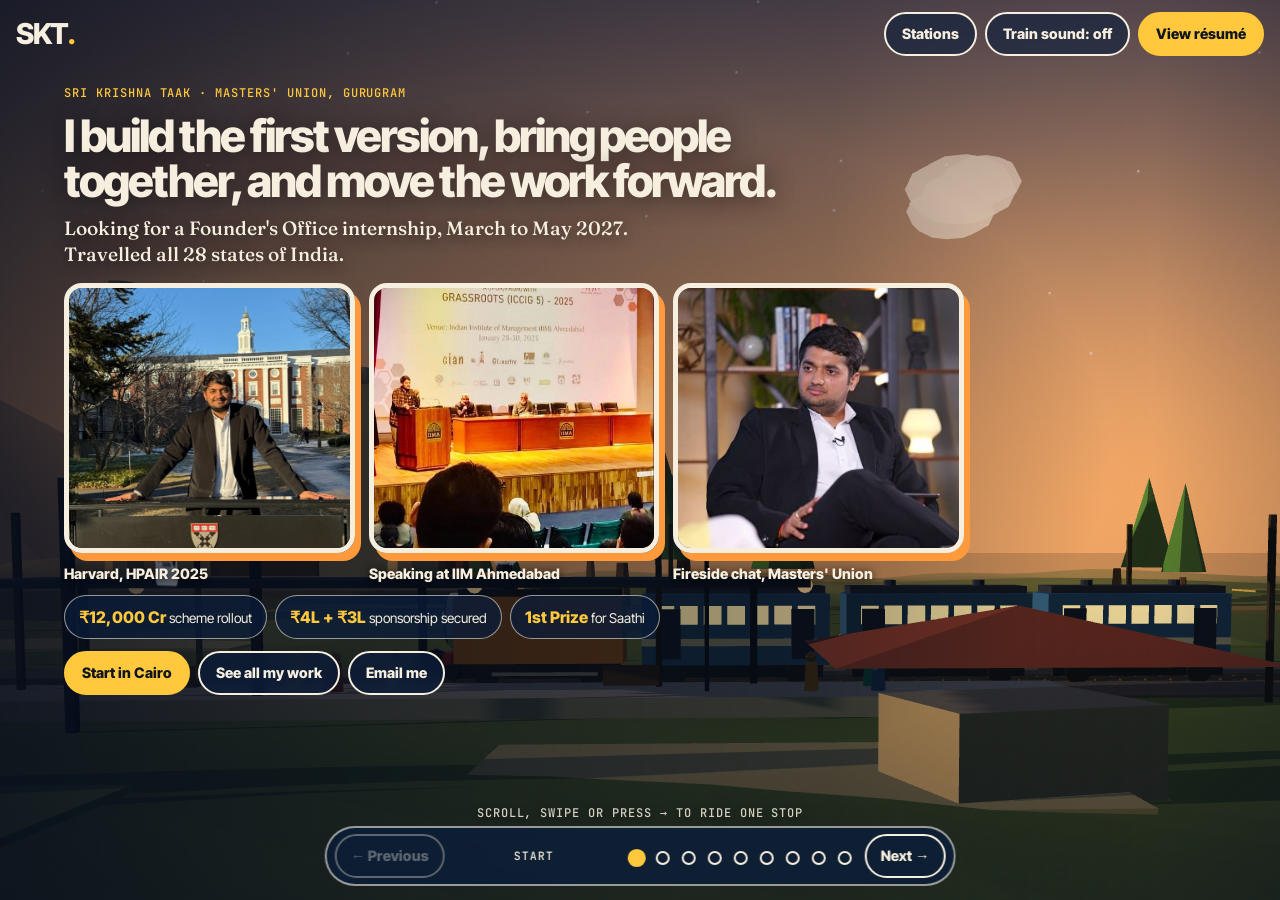
==== commit 5131591f: "Photo first screen, new card headings, Shodh Yatra card from SRISTI letter Co-Authored-By: Claude So" ====
--- a/index.html
+++ b/index.html
@@ -35,11 +35,11 @@
   <section class="hero" id="hero" aria-label="Introduction"><div class="h-in">
       <p class="mono h-k">Sri Krishna Taak · Masters&#x27; Union, Gurugram</p>
       <h1 class="h-h1">I build the first version, bring people together, and move the work forward.</h1>
-      <p class="h-sub">Looking for a Founder&#x27;s Office internship, March to May 2027. Hand me an unclear problem. I have travelled all 28 states of India.</p>
-      <ul class="chips" aria-label="Start with one kind of work"><li><button type="button" class="chipcard" data-go="2"><em>₹12,000 Cr</em><b>Government scale</b><span>Worked on the district rollout of the Gruha Lakshmi welfare scheme</span></button></li><li><button type="button" class="chipcard" data-go="7"><em>₹4L + ₹3L</em><b>Sponsorship I secured</b><span>Cash and in kind, for CaseUnion 4.0, with outreach agents I built</span></button></li><li><button type="button" class="chipcard" data-go="6"><em>1st Prize</em><b>Built products</b><span>Saathi prototype, Tetr LaunchLab. Also built and launched ResumeFit</span></button></li></ul>
+      <p class="h-sub">Looking for a Founder&#x27;s Office internship, March to May 2027. Travelled all 28 states of India.</p>
+      <ul class="h-pics" aria-label="Moments from the work"><li><button type="button" class="hpic" data-go="4"><img src="assets/img/hbs-harvard-business-school.jpg" alt="Sri Krishna Taak standing behind the Harvard Business School sign" style="object-position:50% 38%"><span>Harvard, HPAIR 2025</span></button></li><li><button type="button" class="hpic" data-go="3"><img src="assets/work/iccg5-podium.jpg" alt="Sri Krishna Taak speaking at the podium of the ICCG 5 conference at IIM Ahmedabad, January 2025" style="object-position:0% 44%"><span>Speaking at IIM Ahmedabad</span></button></li><li><button type="button" class="hpic" data-go="4"><img src="assets/img/jagriti-fireside-sri-listening.jpg" alt="Sri Krishna Taak seated on stage during a fireside chat at Masters&#x27; Union" style="object-position:50% 30%"><span>Fireside chat, Masters&#x27; Union</span></button></li></ul>
+      <ul class="h-nums" aria-label="Highlights"><li><button type="button" class="hnum" data-go="2"><b>₹12,000 Cr</b> scheme rollout</button></li><li><button type="button" class="hnum" data-go="7"><b>₹4L + ₹3L</b> sponsorship secured</button></li><li><button type="button" class="hnum" data-go="6"><b>1st Prize</b> for Saathi</button></li></ul>
       <p class="h-act"><button class="btn big" type="button" data-go="1" id="bExplore">Start in Cairo</button><button class="btn big h-mail" type="button" data-go="8">See all my work</button><a class="btn big h-mail" href="mailto:sri.krishna2028@mastersunion.org">Email me</a></p>
-    </div>
-    <figure class="h-photo"><img src="assets/img/jagriti-fireside-sri-listening.jpg" alt="Sri Krishna Taak seated on stage during a fireside chat at Masters&#x27; Union" width="480" height="320"><figcaption class="mono">Moderating a fireside chat at Masters&#x27; Union</figcaption></figure></section>
+    </div></section>
   <section class="card" id="card" aria-label="Station"></section>
   <nav class="pager" id="pager" aria-label="Journey"><button type="button" id="bPrev" aria-label="Previous station">&#8592;<span> Previous</span></button><p class="pcount mono" id="pcount" aria-hidden="true"></p><button type="button" id="bNext" aria-label="Next station"><span>Next </span>&#8594;</button></nav>
   <div class="hintline mono" id="hintline" aria-hidden="true">Scroll, swipe or press &#8594; to ride one stop</div>
@@ -48,12 +48,12 @@
 <p class="sr" id="live" role="status" aria-live="polite"></p>
 <main id="plain" class="plain" tabindex="-1">
   <header><h1>Sri Krishna Taak</h1>
-  <p class="lead">I build the first version, bring people together, and move the work forward.</p><p>Looking for a Founder&#x27;s Office internship, March to May 2027. Hand me an unclear problem. I have travelled all 28 states of India.</p>
+  <p class="lead">I build the first version, bring people together, and move the work forward.</p><p>Looking for a Founder&#x27;s Office internship, March to May 2027. Travelled all 28 states of India.</p>
   <p><a class="btn big" href="mailto:sri.krishna2028@mastersunion.org">Email me</a> <a class="btn" href="resume.pdf" target="_blank" rel="noopener">View r&eacute;sum&eacute;</a></p></header>
-  <article id="p-icon-creations"><h2><span class="mono">01 · Icon Creations · 2023</span><br>Cairo: where the journey starts</h2><section class="pitem"><h3>Icon Creations <span class="mono">Cairo, Jun to Jul 2023</span></h3><div class="logos"><span class="lg"><img src="assets/logos/icon.jpg" alt="Icon Creations" height="30"></span></div><dl class="rac"><div><dt>Result</dt><dd>Recognized as a top-performing intern in a six-week paid placement.</dd></div><div><dt>Action</dt><dd>Created social content, copy, articles, and research for the agency. Quality-tested a client AI chatbot.</dd></div><div><dt>Context</dt><dd>My first international operating role, at Icon Creations in Cairo.</dd></div></dl><div class="cmeta"><figure class="quote"><blockquote>&ldquo;Krishna is a driven, committed, and smart professional with a passion for discovery, and he would be a valuable addition to any team in any industry.&rdquo;</blockquote><figcaption><b>Raymond Ayac</b> Marketing Director at Nado’s Jewellery. Managed Sri directly at Icon Creations. <a href="https://www.linkedin.com/in/sri-krishna9/details/recommendations/" target="_blank" rel="noopener">LinkedIn recommendation<span class="sr"> (opens in a new tab)</span></a></figcaption></figure><p class="src">Source: Icon Creations experience letter and paid-internship certificate (documents held privately)</p></div></section></article><article id="p-campus-government"><h2><span class="mono">02 · Government and campus · 2023 to 2024</span><br>Government and campus, 2023 to 2024</h2><section class="pitem"><h3>Collector&#x27;s Office <span class="mono">Narayanpet, Aug to Sep 2023</span></h3><div class="logos"><span class="lg"><img src="assets/logos/telangana.svg" alt="Government of Telangana" height="30"></span></div><dl class="rac"><div><dt>Result</dt><dd>Worked on the district rollout of Gruha Lakshmi, a ₹12,000-crore scheme covering about 4 million people.</dd></div><div><dt>Action</dt><dd>Joined 25+ senior government meetings, made 50 field visits and supported 4 grievance sessions with 200+ citizens.</dd></div><div><dt>Context</dt><dd>The figures are the scheme&#x27;s size, not a budget I managed.</dd></div></dl><div class="cmeta"><p class="src">Source: internship certificate from the District Collector (held privately) and résumé</p></div></section><section class="pitem"><h3>AIESEC Ahmedabad <span class="mono">Aug 2023 to Jul 2024</span></h3><div class="logos"><span class="lg"><img src="assets/logos/aiesec.jpg" alt="AIESEC" height="30"></span></div><dl class="rac"><div><dt>Result</dt><dd>Helped secure 10+ exchange approvals and earned Best Team Leader and Best Team recognition.</dd></div><div><dt>Action</dt><dd>Built international relationships and worked on recruitment and onboarding.</dd></div><div><dt>Context</dt><dd>A year in a student-run international organization.</dd></div></dl><div class="cmeta"><p class="src">Source: résumé and AIESEC Ahmedabad experience letter</p></div></section><section class="pitem"><h3>TEDxIIS <span class="mono">Dec 2023</span></h3><div class="logos"><span class="lg tx" role="img" aria-label="TEDx">TED<i>x</i></span></div><dl class="rac"><div><dt>Result</dt><dd>Organiser and licensee of the institute&#x27;s first TEDx, 250+ attendees.</dd></div><div><dt>Action</dt><dd>Worked across speakers, sponsorships, and a 30-person organizing team.</dd></div><div><dt>Context</dt><dd>An event built from the ground up at Gujarat University.</dd></div></dl><figure class="thumb"><img src="assets/work/tedx-team.jpg" alt="The TEDxIIS organizing team standing beside the lit TEDxIIS sign" width="132" height="92" decoding="async" loading=lazy><figcaption>The TEDxIIS organizing team</figcaption></figure><div class="cmeta"><p class="src">Source: résumé; team figures are the team&#x27;s</p></div></section><section class="pitem"><h3>Kashmir Festival <span class="mono">Gandhinagar</span></h3><div class="logos"><span class="lg"><img src="assets/logos/iis.png" alt="Indian Institute of Sustainability" height="30"></span></div><dl class="rac"><div><dt>Result</dt><dd>Led 30 students at a festival attended by the Union Home Minister.</dd></div><div><dt>Action</dt><dd>Ran the student team for the festival.</dd></div><div><dt>Context</dt><dd>A campus role at the Indian Institute of Sustainability.</dd></div></dl><div class="cmeta"><p class="src">Source: letter from the institute and résumé</p></div></section></article><article id="p-field-research"><h2><span class="mono">03 · Field and research · 2024</span><br>Field and research, 2024</h2><section class="pitem"><h3>Shodh Yatra <span class="mono">Rajasthan, Jun 2024</span></h3><dl class="rac"><div><dt>Result</dt><dd>Helped run a 140 km field journey through 12 villages.</dd></div><div><dt>Action</dt><dd>Coordinated accommodation, the route, local authorities, and 20+ meetings.</dd></div><div><dt>Context</dt><dd>Rural innovation work with SRISTI and a diverse volunteer team.</dd></div></dl><figure class="thumb"><img src="assets/work/iccg5-podium.jpg" alt="A speaker at the podium on the stage of the Fifth International Conference on Creativity and Innovation at Grassroots (ICCIG 5) at IIM Ahmedabad, January 2025" width="132" height="92" decoding="async" loading=lazy><figcaption>Presenting Shodh Yatra learnings at ICCG 5, IIM Ahmedabad, 28 to 30 Jan 2025</figcaption></figure><div class="cmeta"><figure class="quote"><blockquote>&ldquo;He took responsibility beyond what was expected, managing on-ground coordination and supporting both participants and villagers with patience and care.&rdquo;</blockquote><figcaption><b>Chetan V Patel</b> Secretary, SRISTI; National Coordinator, Shodh Yatra. Mentor to Sri. <a href="https://www.linkedin.com/in/sri-krishna9/details/recommendations/" target="_blank" rel="noopener">LinkedIn recommendation<span class="sr"> (opens in a new tab)</span></a></figcaption></figure><p class="src">Source: résumé, SRISTI certificates and the ICCG 5 photo</p></div></section><section class="pitem"><h3>Akshaya Patra <span class="mono">Ahmedabad, Jun 2024</span></h3><div class="logos"><span class="lg"><img src="assets/logos/akshaya.png" alt="The Akshaya Patra Foundation" height="30"></span></div><dl class="rac"><div><dt>Result</dt><dd>Verified 700+ assets valued at ₹20+ crore.</dd></div><div><dt>Action</dt><dd>Reviewed the inventory and developed a QR-based tracking approach.</dd></div><div><dt>Context</dt><dd>An asset-verification internship in nonprofit operations.</dd></div></dl><div class="cmeta"><p class="src">Source: résumé (figures); completion certificate, 1 to 30 Jun 2024</p></div></section><section class="pitem"><h3>NITI Aayog <span class="mono">New Delhi, Aug to Oct 2024</span></h3><div class="logos"><span class="lg"><img src="assets/logos/niti.png" alt="NITI Aayog" height="30"></span></div><dl class="rac"><div><dt>Result</dt><dd>Produced a research recommendation on pulse-market volatility.</dd></div><div><dt>Action</dt><dd>Analysed production, import, and price data and compared policy choices.</dd></div><div><dt>Context</dt><dd>A policy research internship focused on agricultural trade.</dd></div></dl><div class="cmeta"><p class="src">Source: résumé. Research output; adoption is not claimed</p></div></section></article><article id="p-competing"><h2><span class="mono">04 · Competing and organising · 2025 to 2026</span><br>Competing and organising, 2025 to 2026</h2><section class="pitem"><h3>HPAIR Impact Challenge <span class="mono">Harvard, Feb 2025</span></h3><div class="logos"><span class="lg"><img src="assets/logos/harvard.svg" alt="Harvard (HPAIR conference)" height="30"></span></div><dl class="rac"><div><dt>Result</dt><dd>Won Round 1 of the HPAIR Impact Challenge on 9 February 2025.</dd></div><div><dt>Action</dt><dd>Built a finance model for slum schools in Nairobi.</dd></div><div><dt>Context</dt><dd>A conference competition with participants from 40+ countries. The HPAIR letter confirms the first round only.</dd></div></dl><figure class="thumb"><img src="assets/img/hbs-harvard-business-school.jpg" alt="Sri Krishna standing in front of the Harvard Business School sign" width="132" height="92" decoding="async" loading=lazy><figcaption>At Harvard Business School during the HPAIR conference</figcaption></figure><div class="cmeta"><p class="src">Source: résumé and HPAIR letter</p></div></section><section class="pitem"><h3>Prompt2Profit <span class="mono">Three campuses, 2026</span></h3><div class="logos"><span class="lg"><img src="assets/logos/iitgn.png" alt="IIT Gandhinagar" height="30"></span><span class="lg"><img src="assets/logos/nitw.png" alt="NIT Warangal" height="30"></span><span class="lg"><img src="assets/logos/svnit.png" alt="SVNIT Surat" height="30"></span></div><dl class="rac"><div><dt>Result</dt><dd>Co-hosted three hackathons at IIT Gandhinagar, NIT Warangal and SVNIT Surat.</dd></div><div><dt>Action</dt><dd>Hosted them representing Masters&#x27; Union.</dd></div><div><dt>Context</dt><dd>Event totals from my résumé: 412 registrants, 236 teams and 86 organisations. Not a personal result.</dd></div></dl><div class="cmeta"><p class="src">Source: résumé and my LinkedIn posts</p></div></section><section class="pitem"><h3>Soft Launch <span class="mono">Venture</span></h3><dl class="rac"><div><dt>Result</dt><dd>Generated ₹1 lakh+ in team revenue.</dd></div><div><dt>Action</dt><dd>Co-built a six-person commerce operation using Shopify, Razorpay, and Shiprocket.</dd></div><div><dt>Context</dt><dd>A hands-on entrepreneurial experiment. The revenue is the team&#x27;s, not mine.</dd></div></dl><div class="cmeta"><p class="src">Source: résumé</p></div></section><section class="pitem"><h3>Bharat Builders Prize <span class="mono">Growth team</span></h3><div class="logos"><span class="lg"><img src="assets/logos/mu.png" alt="Masters&#x27; Union" height="30"></span></div><dl class="rac"><div><dt>Result</dt><dd>Served on the growth team for a national AI competition.</dd></div><div><dt>Action</dt><dd>Designed strategies for organising hackathons.</dd></div><div><dt>Context</dt><dd>A role in the Masters&#x27; Union Director&#x27;s Office. The ₹10 lakh was the winner&#x27;s prize, not mine.</dd></div></dl><div class="cmeta"><p class="src">Source: résumé</p></div></section><section class="pitem"><h3>Jagriti Yatra <span class="mono">2023 to 2026</span></h3><div class="logos"><span class="lg"><img src="assets/logos/jagriti.webp" alt="Jagriti Yatra" height="30"></span></div><dl class="rac"><div><dt>Result</dt><dd>Yatri in 2023, ambassador in 2024 and 2025, selection committee in 2026.</dd></div><div><dt>Action</dt><dd>In 2026, hosted a podcast and moderated a fireside chat with Shashank Mani, MP and founder of Jagriti Yatra.</dd></div><div><dt>Context</dt><dd>Four years with the same entrepreneurship journey, from participant to helping select.</dd></div></dl><div class="cmeta"><p class="src">Source: my own account and résumé</p></div></section><section class="pitem"><h3>Awards and reach <span class="mono">2026</span></h3><div class="logos"><span class="lg"><img src="assets/logos/iift.png" alt="IIFT Delhi" height="30"></span></div><dl class="rac"><div><dt>Result</dt><dd>3rd place, The Policy Gazette 2026, IIFT Delhi.</dd></div><div><dt>Action</dt><dd>2nd runner-up of 90 teams, goSTOPS One Day Challenge.</dd></div><div><dt>Context</dt><dd>11,058 LinkedIn followers on 25 November 2026.</dd></div></dl><div class="cmeta"><p class="src">Source: résumé and my LinkedIn profile</p></div></section></article><article id="p-resumefit"><h2><span class="mono">05 · ResumeFit · 2026</span><br>ResumeFit: a résumé tool that cannot invent</h2><section class="pitem"><h3>ResumeFit <span class="mono">Built and launched, Nov 2026</span></h3><dl class="rac"><div><dt>Result</dt><dd>Built and launched an AI-assisted résumé-tailoring web app.</dd></div><div><dt>Action</dt><dd>Developed document parsing, job matching, five templates, an application tracker, and a guardrail against invented experience.</dd></div><div><dt>Context</dt><dd>A personal product build to make role-specific applications easier. I have since left the project.</dd></div></dl><figure class="thumb"><img src="assets/work/rf-live-landing.jpg" alt="The ResumeFit home page with the headline &#x27;A tailored resume for every job. Every line true.&#x27;" width="132" height="92" decoding="async" loading=lazy><figcaption>ResumeFit home page, captured 24 Nov 2026</figcaption></figure><div class="cmeta"><ul class="proof"><li><a class="chip" href="https://resumefit-xrme.onrender.com/" target="_blank" rel="noopener noreferrer">Live product (first load may take up to a minute)<span class="sr"> (opens in a new tab)</span></a></li><li><a class="chip" href="https://www.producthunt.com/products/resumefit-3" target="_blank" rel="noopener noreferrer">Product Hunt listing<span class="sr"> (opens in a new tab)</span></a></li></ul></div></section><details class="pcase" open><summary>Detail: ResumeFit: a résumé tool that cannot invent</summary><article class="case" id="plain-case-resumefit"><header><p class="mono">Detail</p><h2 class="cs-title" tabindex="-1">ResumeFit: a résumé tool that cannot invent</h2><dl class="meta"><div><dt>Role</dt><dd>Builder</dd></div><div><dt>Built with</dt><dd>Claude (AI-assisted development)</dd></div><div><dt>Status</dt><dd>I have since left the project. The site is still online.</dd></div></dl></header><p class="lead">ResumeFit rebuilds a résumé around one job posting using only what the user has done, and reports the requirements they cannot honestly claim. I built it with Claude and launched it in November 2026. I have since left the project.</p><h3>What I built</h3><p>Sign-up with email confirmation, PDF and Word résumé import into a structured profile, a tailoring pipeline, a match report, five résumé templates, chat refinement, an application tracker, and a free keyword checker that needs no account.</p><h3>The guardrail, enforced three times</h3><ul class="rule"><li>The prompt lets the model cite only fact ids it was given, and every number must appear in a cited fact.</li><li>A validator drops bullets without valid citations, restores your own wording when a number was invented, removes skills that are not in your profile, and turns unsupported matches into gaps.</li><li>The database re-checks every citation before a version is saved.</li></ul><p class="note">From the project README. The repository is private, so this is documented, not publicly inspectable.</p><figure class=""><img src="assets/work/rf-rejected-claim.jpg" alt="Two cards: &#x27;What you wrote: Managed a budget of $4.5K&#x27; and an AI rewrite with $4.5M struck out and stamped Rejected, number changed" loading="lazy" decoding="async"><figcaption>Product Hunt launch graphic with sample text. It illustrates the rule; it is not a real user&#x27;s résumé.</figcaption></figure><figure class=""><img src="assets/work/rf-app-doc.jpg" alt="The ResumeFit app showing a tailored one-page résumé for a fictional finance analyst" loading="lazy" decoding="async"><figcaption>The app&#x27;s résumé view with a fictional profile and test data.</figcaption></figure><h3>A product decision</h3><ol class="timeline"><li><b>7 Nov 2026</b><span>First commit. A $4, 30-day pass was part of the design.</span></li><li><b>About 12 Nov</b><span>Product Hunt launch with one free preview, then $4 for 30 days.</span></li><li><b>14 Nov</b><span>I paused payments and made the product free during the beta.</span></li></ol><p>I made it free because the paid pass was not converting. The dates come from the commit history. The Product Hunt listing shows that it shipped; I have no paying users or traction numbers to report.</p><ul class="proof"><li><a class="chip" href="https://resumefit-xrme.onrender.com/" target="_blank" rel="noopener noreferrer">Open ResumeFit (first load may take up to a minute)<span class="sr"> (opens in a new tab)</span></a></li><li><a class="chip" href="https://www.producthunt.com/products/resumefit-3" target="_blank" rel="noopener noreferrer">Product Hunt listing<span class="sr"> (opens in a new tab)</span></a></li></ul></article></details></article><article id="p-saathi"><h2><span class="mono">06 · Saathi · 2026</span><br>Saathi: First Prize at Tetr LaunchLab</h2><section class="pitem"><h3>Saathi <span class="mono">Prototype, 2026</span></h3><dl class="rac"><div><dt>Result</dt><dd>Won First Prize at Tetr LaunchLab, a 3-day startup sprint, with a working Saathi prototype and a US$300 cash prize.</dd></div><div><dt>Action</dt><dd>Prototyped a way for families to organize healthcare documents and care information.</dd></div><div><dt>Context</dt><dd>A personal healthcare coordination experiment, judged on distribution, marketing strategy and execution. I have since left the project.</dd></div></dl><figure class="thumb"><img src="assets/work/tetr-certificate.jpg" alt="Tetr LaunchLab Certificate of Achievement awarding Sri Krishna First Prize in a 3-day startup sprint, with a 300 US dollar cash prize, issued 8 May 2026" width="132" height="92" decoding="async" loading=lazy><figcaption>Tetr LaunchLab certificate, 8 May 2026</figcaption></figure><div class="cmeta"><p class="src">Source: Tetr LaunchLab certificate, issued 8 May 2026</p></div></section></article><article id="p-caseunion"><h2><span class="mono">07 · CaseUnion and Careers Club · 2026</span><br>CaseUnion and the career clubs</h2><section class="pitem"><h3>CaseUnion 4.0 <span class="mono">Nov 2026, finale 12 Dec</span></h3><div class="logos"><span class="lg"><img src="assets/logos/mu.png" alt="Masters&#x27; Union" height="30"></span></div><dl class="rac"><div><dt>Result</dt><dd>Individually secured ₹4 lakh in sponsorship and ₹3 lakh in kind for CaseUnion 4.0.</dd></div><div><dt>Action</dt><dd>Built AI agents on Muse that automated custom outreach, and used the same method to drive registrations from all 22 IIMs, 15 IITs, 18 NITs and 600+ other colleges.</dd></div><div><dt>Context</dt><dd>3,800+ registrations by 23 November 2026, and Masters&#x27; Union&#x27;s first collaboration with Harvard (as content partner). As VP Careers, I also coordinated clubs and campus teams.</dd></div></dl><figure class="thumb"><img src="assets/work/cu-event-cover.jpg" alt="CaseUnion 4.0 event banner: National Business Case Competition, finale 12 December 2026, prize pool 5 lakh rupees, with partner logos and their roles" width="132" height="92" decoding="async" loading=lazy><figcaption>Event creative with the finale date and partner roles</figcaption></figure><div class="cmeta"><ul class="proof"><li><a class="chip" href="https://unstop.com/college-fests/caseunion-40-masters-union-school-of-business-519098" target="_blank" rel="noopener noreferrer">Event page on Unstop<span class="sr"> (opens in a new tab)</span></a></li></ul></div></section><details class="pcase" open><summary>Detail: CaseUnion 4.0: a national case competition</summary><article class="case" id="plain-case-caseunion"><header><p class="mono">Detail</p><h2 class="cs-title" tabindex="-1">CaseUnion 4.0: a national case competition</h2><dl class="meta"><div><dt>Role</dt><dd>VP Careers</dd></div><div><dt>Where</dt><dd>Masters&#x27; Union, Gurugram</dd></div><div><dt>Dates</dt><dd>Festival 15 Nov to 14 Dec 2026; finale 12 Dec</dd></div></dl></header><p class="lead">I built AI outreach agents and used them to win sponsors and drive registrations. CaseUnion 4.0 had 3,800+ registrations by 23 November 2026, a dated snapshot, not a final outcome.</p><figure class=""><img src="assets/work/cu-entries-strip.jpg" alt="Crop of the CaseUnion 24 Hours Left creative: 3,800+ entries from IIMs, IITs and NITs, with Aerostar Helmets as co-powering sponsor, Harvard Business Impact as content partner, and Thinking Spree, Jagriti Yatra and Ditto by Finshots as case partners" loading="lazy" decoding="async"><figcaption>Crop of the 23 Nov 2026 event creative. The partner labels are the creative&#x27;s own.</figcaption></figure><h3>What I did</h3><p>The problem: the competition needed sponsors and entries from campuses across India, and writing to each person by hand was too slow.</p><p>What I did, individually: I built AI agents on Muse that automated custom outreach, with each message written for the person receiving it.</p><p>Sponsors: I secured ₹4 lakh in sponsorship and ₹3 lakh in kind.</p><p>Campuses: I used the same method to drive registrations. Entries came from all 22 IIMs, 15 IITs, 18 NITs and 600+ other colleges.</p><p>As VP Careers, I also coordinated student clubs and campus teams. The creative lists me as the registration contact, as CaseUnion Head and VP Careers.</p><h3>What the figures are</h3><ul class="rule"><li>3,800+ is the entry count on the event creative of 23 Nov 2026. The Unstop event page showed 4,745 registrations when I read it on 25 Nov 2026, after registrations closed on 23 Nov. Both are snapshots; the finale is on 12 Dec.</li><li>₹4 lakh in sponsorship and ₹3 lakh in kind are the amounts I secured across partners, as I state them. They are separate from the ₹5 lakh, which is the festival&#x27;s prize pool and not mine.</li><li>Harvard Business Impact is labelled as content partner on the creative. It is not a title partnership. I describe it as the school&#x27;s first collaboration with Harvard; other partner roles are as the creative labels them.</li></ul><h3>Speaking</h3><p>I was invited to speak about case competitions and careers at Ramaiah University&#x27;s Arthabodha Economics Club (online, 30 Sep 2026) and at Fetch-a-thon 3.0 at Masters&#x27; Union (11 Oct 2026, as VP Careers).</p><figure class=""><img src="assets/work/fetchathon-speaker.jpg" alt="Fetch-a-thon 3.0 speaker poster: Sri Krishna, VP Careers, Masters&#x27; Union, 11 October 2026, 10 AM to 2 PM, Masters&#x27; Union Gurugram" loading="lazy" decoding="async"><figcaption>Fetch-a-thon 3.0 speaker poster, 11 Oct 2026</figcaption></figure><h3>Separate from CaseUnion</h3><p>As elected Vice President, Careers, my term covered 40 events in 5 months across 13 clubs on a ₹25 lakh budget, including three full-day hackathons (two on AI) and 400,000+ impressions. These are club figures from my résumé, not part of the CaseUnion count and not a personal result.</p><ul class="proof"><li><a class="chip" href="https://unstop.com/college-fests/caseunion-40-masters-union-school-of-business-519098" target="_blank" rel="noopener noreferrer">Event page on Unstop<span class="sr"> (opens in a new tab)</span></a></li></ul></article></details><section class="pitem"><h3>Careers Club <span class="mono">Elected VP, 2026</span></h3><div class="logos"><span class="lg"><img src="assets/logos/mu.png" alt="Masters&#x27; Union" height="30"></span></div><dl class="rac"><div><dt>Result</dt><dd>13 Masters&#x27; Union career clubs report to me, and I manage them.</dd></div><div><dt>Action</dt><dd>As elected VP, Careers, I lead the Consulting, Marketing, CommerceX, Product Management, AI, FinTech and other career clubs.</dd></div><div><dt>Context</dt><dd>40 events in 5 months on a ₹25 lakh budget, including three full-day hackathons.</dd></div></dl><div class="cmeta"><p class="src">Source: résumé</p></div></section><section class="pitem"><h3>8X hackathon <span class="mono">30 Aug 2026</span></h3><div class="logos"><span class="lg"><img src="assets/logos/mu.png" alt="Masters&#x27; Union" height="30"></span></div><dl class="rac"><div><dt>Result</dt><dd>Organised a one-day mobile app hackathon with 8X, a London-based company.</dd></div><div><dt>Action</dt><dd>Coordinated 8X, Student Affairs, students, volunteers, mentors and judges as the point of contact.</dd></div><div><dt>Context</dt><dd>At Masters&#x27; Union. Students went from idea to prototype and pitch in a day.</dd></div></dl><div class="cmeta"><p class="src">Source: my own account</p></div></section></article><article id="p-contact"><h2><span class="mono">08 · Next stop · Mar to May 2027</span><br>Bring me an unclear problem</h2><section class="pitem"><h3>Founder&#x27;s Office internship <span class="mono">March to May 2027</span></h3><dl class="rac"><div><dt>Result</dt><dd>I am looking for a Founder&#x27;s Office internship, March to May 2027.</dd></div><div><dt>Action</dt><dd>I would like to own one unclear problem and move it forward with your team.</dd></div><div><dt>Context</dt><dd>If you are hiring, or have a problem like that, send me the problem and a time that suits you.</dd></div></dl><div class="cmeta"></div></section><p>Travelled all 28 states of India.</p><ul class="proof"><li><a class="chip big" href="mailto:sri.krishna2028@mastersunion.org">sri.krishna2028@mastersunion.org</a></li><li><a class="chip" href="https://www.linkedin.com/in/sri-krishna9/" target="_blank" rel="noopener noreferrer">LinkedIn<span class="sr"> (opens in a new tab)</span></a></li><li><a class="chip" href="https://github.com/emailsrikrishna9-hub" target="_blank" rel="noopener noreferrer">GitHub<span class="sr"> (opens in a new tab)</span></a></li><li><a class="chip" href="https://www.producthunt.com/@sri_krishna12" target="_blank" rel="noopener noreferrer">Product Hunt<span class="sr"> (opens in a new tab)</span></a></li></ul></article>
+  <article id="p-icon-creations"><h2><span class="mono">01 · Icon Creations · 2023</span><br>Cairo: where the journey starts</h2><section class="pitem"><h3>Icon Creations <span class="mono">Cairo, Jun to Jul 2023</span></h3><div class="logos"><span class="lg"><img src="assets/logos/icon.jpg" alt="Icon Creations" height="30"></span></div><dl class="rac"><div><dt>The win</dt><dd>Recognized as a top-performing intern in a six-week paid placement.</dd></div><div><dt>My move</dt><dd>Created social content, copy, articles, and research for the agency. Quality-tested a client AI chatbot.</dd></div><div><dt>Backdrop</dt><dd>My first international operating role, at Icon Creations in Cairo.</dd></div></dl><div class="cmeta"><figure class="quote"><blockquote>&ldquo;Krishna is a driven, committed, and smart professional with a passion for discovery, and he would be a valuable addition to any team in any industry.&rdquo;</blockquote><figcaption><b>Raymond Ayac</b> Marketing Director at Nado’s Jewellery. Managed Sri directly at Icon Creations. <a href="https://www.linkedin.com/in/sri-krishna9/details/recommendations/" target="_blank" rel="noopener">LinkedIn recommendation<span class="sr"> (opens in a new tab)</span></a></figcaption></figure><p class="src">Source: Icon Creations experience letter and paid-internship certificate (documents held privately)</p></div></section></article><article id="p-campus-government"><h2><span class="mono">02 · Government and campus · 2023 to 2024</span><br>Government and campus, 2023 to 2024</h2><section class="pitem"><h3>Collector&#x27;s Office <span class="mono">Narayanpet, Aug to Sep 2023</span></h3><div class="logos"><span class="lg"><img src="assets/logos/telangana.svg" alt="Government of Telangana" height="30"></span></div><dl class="rac"><div><dt>The win</dt><dd>Worked on the district rollout of Gruha Lakshmi, a ₹12,000-crore scheme covering about 4 million people.</dd></div><div><dt>My move</dt><dd>Joined 25+ senior government meetings, made 50 field visits and supported 4 grievance sessions with 200+ citizens.</dd></div><div><dt>Backdrop</dt><dd>The figures are the scheme&#x27;s size, not a budget I managed.</dd></div></dl><div class="cmeta"><p class="src">Source: internship certificate from the District Collector (held privately) and résumé</p></div></section><section class="pitem"><h3>AIESEC Ahmedabad <span class="mono">Aug 2023 to Jul 2024</span></h3><div class="logos"><span class="lg"><img src="assets/logos/aiesec.jpg" alt="AIESEC" height="30"></span></div><dl class="rac"><div><dt>The win</dt><dd>Helped secure 10+ exchange approvals and earned Best Team Leader and Best Team recognition.</dd></div><div><dt>My move</dt><dd>Built international relationships and worked on recruitment and onboarding.</dd></div><div><dt>Backdrop</dt><dd>A year in a student-run international organization.</dd></div></dl><div class="cmeta"><p class="src">Source: résumé and AIESEC Ahmedabad experience letter</p></div></section><section class="pitem"><h3>TEDxIIS <span class="mono">Dec 2023</span></h3><div class="logos"><span class="lg tx" role="img" aria-label="TEDx">TED<i>x</i></span></div><dl class="rac"><div><dt>The win</dt><dd>Organiser and licensee of the institute&#x27;s first TEDx, 250+ attendees.</dd></div><div><dt>My move</dt><dd>Worked across speakers, sponsorships, and a 30-person organizing team.</dd></div><div><dt>Backdrop</dt><dd>An event built from the ground up at Gujarat University.</dd></div></dl><figure class="thumb"><img src="assets/work/tedx-team.jpg" alt="The TEDxIIS organizing team standing beside the lit TEDxIIS sign" width="132" height="92" decoding="async" loading=lazy><figcaption>The TEDxIIS organizing team</figcaption></figure><div class="cmeta"><p class="src">Source: résumé; team figures are the team&#x27;s</p></div></section><section class="pitem"><h3>Kashmir Festival <span class="mono">Gandhinagar</span></h3><div class="logos"><span class="lg"><img src="assets/logos/iis.png" alt="Indian Institute of Sustainability" height="30"></span></div><dl class="rac"><div><dt>The win</dt><dd>Led 30 students at a festival attended by the Union Home Minister.</dd></div><div><dt>My move</dt><dd>Ran the student team for the festival.</dd></div><div><dt>Backdrop</dt><dd>A campus role at the Indian Institute of Sustainability.</dd></div></dl><div class="cmeta"><p class="src">Source: letter from the institute and résumé</p></div></section></article><article id="p-field-research"><h2><span class="mono">03 · Field and research · 2024</span><br>Field and research, 2024</h2><section class="pitem"><h3>Shodh Yatra <span class="mono">Rajasthan, Jun 2024</span></h3><dl class="rac"><div><dt>The win</dt><dd>Core organiser of a 140 km Shodh Yatra through 12 villages in Rajasthan.</dd></div><div><dt>My move</dt><dd>Managed accommodation and the route, supported 20+ meetings, and coordinated with police and district officials.</dd></div><div><dt>Backdrop</dt><dd>Nearly 90% of post-yatra reports came in. I also joined the Nagaland and Bihar yatras, with SRISTI.</dd></div></dl><figure class="thumb"><img src="assets/work/iccg5-podium.jpg" alt="A speaker at the podium on the stage of the Fifth International Conference on Creativity and Innovation at Grassroots (ICCIG 5) at IIM Ahmedabad, January 2025" width="132" height="92" decoding="async" loading=lazy><figcaption>Presenting Shodh Yatra learnings at ICCG 5, IIM Ahmedabad, 28 to 30 Jan 2025</figcaption></figure><div class="cmeta"><figure class="quote"><blockquote>&ldquo;He listens carefully, treats everyone with respect, and makes sure no one feels left out.&rdquo;</blockquote><figcaption><b>Chetan V. Patel</b> Secretary, SRISTI; National Coordinator, Shodh Yatra. From a letter of recommendation.</figcaption></figure><p class="src">Source: SRISTI letter of recommendation, participation certificates and the ICCG 5 photo</p></div></section><section class="pitem"><h3>Akshaya Patra <span class="mono">Ahmedabad, Jun 2024</span></h3><div class="logos"><span class="lg"><img src="assets/logos/akshaya.png" alt="The Akshaya Patra Foundation" height="30"></span></div><dl class="rac"><div><dt>The win</dt><dd>Verified 700+ assets valued at ₹20+ crore.</dd></div><div><dt>My move</dt><dd>Reviewed the inventory and developed a QR-based tracking approach.</dd></div><div><dt>Backdrop</dt><dd>An asset-verification internship in nonprofit operations.</dd></div></dl><div class="cmeta"><p class="src">Source: résumé (figures); completion certificate, 1 to 30 Jun 2024</p></div></section><section class="pitem"><h3>NITI Aayog <span class="mono">New Delhi, Aug to Oct 2024</span></h3><div class="logos"><span class="lg"><img src="assets/logos/niti.png" alt="NITI Aayog" height="30"></span></div><dl class="rac"><div><dt>The win</dt><dd>Produced a research recommendation on pulse-market volatility.</dd></div><div><dt>My move</dt><dd>Analysed production, import, and price data and compared policy choices.</dd></div><div><dt>Backdrop</dt><dd>A policy research internship focused on agricultural trade.</dd></div></dl><div class="cmeta"><p class="src">Source: résumé. Research output; adoption is not claimed</p></div></section></article><article id="p-competing"><h2><span class="mono">04 · Competing and organising · 2025 to 2026</span><br>Competing and organising, 2025 to 2026</h2><section class="pitem"><h3>HPAIR Impact Challenge <span class="mono">Harvard, Feb 2025</span></h3><div class="logos"><span class="lg"><img src="assets/logos/harvard.svg" alt="Harvard (HPAIR conference)" height="30"></span></div><dl class="rac"><div><dt>The win</dt><dd>Won Round 1 of the HPAIR Impact Challenge on 9 February 2025.</dd></div><div><dt>My move</dt><dd>Built a finance model for slum schools in Nairobi.</dd></div><div><dt>Backdrop</dt><dd>A conference competition with participants from 40+ countries. The HPAIR letter confirms the first round only.</dd></div></dl><figure class="thumb"><img src="assets/img/hbs-harvard-business-school.jpg" alt="Sri Krishna standing in front of the Harvard Business School sign" width="132" height="92" decoding="async" loading=lazy><figcaption>At Harvard Business School during the HPAIR conference</figcaption></figure><div class="cmeta"><p class="src">Source: résumé and HPAIR letter</p></div></section><section class="pitem"><h3>Prompt2Profit <span class="mono">Three campuses, 2026</span></h3><div class="logos"><span class="lg"><img src="assets/logos/iitgn.png" alt="IIT Gandhinagar" height="30"></span><span class="lg"><img src="assets/logos/nitw.png" alt="NIT Warangal" height="30"></span><span class="lg"><img src="assets/logos/svnit.png" alt="SVNIT Surat" height="30"></span></div><dl class="rac"><div><dt>The win</dt><dd>Co-hosted three hackathons at IIT Gandhinagar, NIT Warangal and SVNIT Surat.</dd></div><div><dt>My move</dt><dd>Hosted them representing Masters&#x27; Union.</dd></div><div><dt>Backdrop</dt><dd>Event totals from my résumé: 412 registrants, 236 teams and 86 organisations. Not a personal result.</dd></div></dl><div class="cmeta"><p class="src">Source: résumé and my LinkedIn posts</p></div></section><section class="pitem"><h3>Soft Launch <span class="mono">Venture</span></h3><dl class="rac"><div><dt>The win</dt><dd>Generated ₹1 lakh+ in team revenue.</dd></div><div><dt>My move</dt><dd>Co-built a six-person commerce operation using Shopify, Razorpay, and Shiprocket.</dd></div><div><dt>Backdrop</dt><dd>A hands-on entrepreneurial experiment. The revenue is the team&#x27;s, not mine.</dd></div></dl><div class="cmeta"><p class="src">Source: résumé</p></div></section><section class="pitem"><h3>Bharat Builders Prize <span class="mono">Growth team</span></h3><div class="logos"><span class="lg"><img src="assets/logos/mu.png" alt="Masters&#x27; Union" height="30"></span></div><dl class="rac"><div><dt>The win</dt><dd>Served on the growth team for a national AI competition.</dd></div><div><dt>My move</dt><dd>Designed strategies for organising hackathons.</dd></div><div><dt>Backdrop</dt><dd>A role in the Masters&#x27; Union Director&#x27;s Office. The ₹10 lakh was the winner&#x27;s prize, not mine.</dd></div></dl><div class="cmeta"><p class="src">Source: résumé</p></div></section><section class="pitem"><h3>Jagriti Yatra <span class="mono">2023 to 2026</span></h3><div class="logos"><span class="lg"><img src="assets/logos/jagriti.webp" alt="Jagriti Yatra" height="30"></span></div><dl class="rac"><div><dt>The win</dt><dd>Yatri in 2023, ambassador in 2024 and 2025, selection committee in 2026.</dd></div><div><dt>My move</dt><dd>In 2026, hosted a podcast and moderated a fireside chat with Shashank Mani, MP and founder of Jagriti Yatra.</dd></div><div><dt>Backdrop</dt><dd>Four years with the same entrepreneurship journey, from participant to helping select.</dd></div></dl><div class="cmeta"><p class="src">Source: my own account and résumé</p></div></section><section class="pitem"><h3>Awards and reach <span class="mono">2026</span></h3><div class="logos"><span class="lg"><img src="assets/logos/iift.png" alt="IIFT Delhi" height="30"></span></div><dl class="rac"><div><dt>The win</dt><dd>3rd place, The Policy Gazette 2026, IIFT Delhi.</dd></div><div><dt>My move</dt><dd>2nd runner-up of 90 teams, goSTOPS One Day Challenge.</dd></div><div><dt>Backdrop</dt><dd>11,058 LinkedIn followers on 25 November 2026.</dd></div></dl><div class="cmeta"><p class="src">Source: résumé and my LinkedIn profile</p></div></section></article><article id="p-resumefit"><h2><span class="mono">05 · ResumeFit · 2026</span><br>ResumeFit: a résumé tool that cannot invent</h2><section class="pitem"><h3>ResumeFit <span class="mono">Built and launched, Nov 2026</span></h3><dl class="rac"><div><dt>The win</dt><dd>Built and launched an AI-assisted résumé-tailoring web app.</dd></div><div><dt>My move</dt><dd>Developed document parsing, job matching, five templates, an application tracker, and a guardrail against invented experience.</dd></div><div><dt>Backdrop</dt><dd>A personal product build to make role-specific applications easier. I have since left the project.</dd></div></dl><figure class="thumb"><img src="assets/work/rf-live-landing.jpg" alt="The ResumeFit home page with the headline &#x27;A tailored resume for every job. Every line true.&#x27;" width="132" height="92" decoding="async" loading=lazy><figcaption>ResumeFit home page, captured 24 Nov 2026</figcaption></figure><div class="cmeta"><ul class="proof"><li><a class="chip" href="https://resumefit-xrme.onrender.com/" target="_blank" rel="noopener noreferrer">Live product (first load may take up to a minute)<span class="sr"> (opens in a new tab)</span></a></li><li><a class="chip" href="https://www.producthunt.com/products/resumefit-3" target="_blank" rel="noopener noreferrer">Product Hunt listing<span class="sr"> (opens in a new tab)</span></a></li></ul></div></section><details class="pcase" open><summary>Detail: ResumeFit: a résumé tool that cannot invent</summary><article class="case" id="plain-case-resumefit"><header><p class="mono">Detail</p><h2 class="cs-title" tabindex="-1">ResumeFit: a résumé tool that cannot invent</h2><dl class="meta"><div><dt>Role</dt><dd>Builder</dd></div><div><dt>Built with</dt><dd>Claude (AI-assisted development)</dd></div><div><dt>Status</dt><dd>I have since left the project. The site is still online.</dd></div></dl></header><p class="lead">ResumeFit rebuilds a résumé around one job posting using only what the user has done, and reports the requirements they cannot honestly claim. I built it with Claude and launched it in November 2026. I have since left the project.</p><h3>What I built</h3><p>Sign-up with email confirmation, PDF and Word résumé import into a structured profile, a tailoring pipeline, a match report, five résumé templates, chat refinement, an application tracker, and a free keyword checker that needs no account.</p><h3>The guardrail, enforced three times</h3><ul class="rule"><li>The prompt lets the model cite only fact ids it was given, and every number must appear in a cited fact.</li><li>A validator drops bullets without valid citations, restores your own wording when a number was invented, removes skills that are not in your profile, and turns unsupported matches into gaps.</li><li>The database re-checks every citation before a version is saved.</li></ul><p class="note">From the project README. The repository is private, so this is documented, not publicly inspectable.</p><figure class=""><img src="assets/work/rf-rejected-claim.jpg" alt="Two cards: &#x27;What you wrote: Managed a budget of $4.5K&#x27; and an AI rewrite with $4.5M struck out and stamped Rejected, number changed" loading="lazy" decoding="async"><figcaption>Product Hunt launch graphic with sample text. It illustrates the rule; it is not a real user&#x27;s résumé.</figcaption></figure><figure class=""><img src="assets/work/rf-app-doc.jpg" alt="The ResumeFit app showing a tailored one-page résumé for a fictional finance analyst" loading="lazy" decoding="async"><figcaption>The app&#x27;s résumé view with a fictional profile and test data.</figcaption></figure><h3>A product decision</h3><ol class="timeline"><li><b>7 Nov 2026</b><span>First commit. A $4, 30-day pass was part of the design.</span></li><li><b>About 12 Nov</b><span>Product Hunt launch with one free preview, then $4 for 30 days.</span></li><li><b>14 Nov</b><span>I paused payments and made the product free during the beta.</span></li></ol><p>I made it free because the paid pass was not converting. The dates come from the commit history. The Product Hunt listing shows that it shipped; I have no paying users or traction numbers to report.</p><ul class="proof"><li><a class="chip" href="https://resumefit-xrme.onrender.com/" target="_blank" rel="noopener noreferrer">Open ResumeFit (first load may take up to a minute)<span class="sr"> (opens in a new tab)</span></a></li><li><a class="chip" href="https://www.producthunt.com/products/resumefit-3" target="_blank" rel="noopener noreferrer">Product Hunt listing<span class="sr"> (opens in a new tab)</span></a></li></ul></article></details></article><article id="p-saathi"><h2><span class="mono">06 · Saathi · 2026</span><br>Saathi: First Prize at Tetr LaunchLab</h2><section class="pitem"><h3>Saathi <span class="mono">Prototype, 2026</span></h3><dl class="rac"><div><dt>The win</dt><dd>Won First Prize at Tetr LaunchLab, a 3-day startup sprint, with a working Saathi prototype and a US$300 cash prize.</dd></div><div><dt>My move</dt><dd>Prototyped a way for families to organize healthcare documents and care information.</dd></div><div><dt>Backdrop</dt><dd>A personal healthcare coordination experiment, judged on distribution, marketing strategy and execution. I have since left the project.</dd></div></dl><figure class="thumb"><img src="assets/work/tetr-certificate.jpg" alt="Tetr LaunchLab Certificate of Achievement awarding Sri Krishna First Prize in a 3-day startup sprint, with a 300 US dollar cash prize, issued 8 May 2026" width="132" height="92" decoding="async" loading=lazy><figcaption>Tetr LaunchLab certificate, 8 May 2026</figcaption></figure><div class="cmeta"><p class="src">Source: Tetr LaunchLab certificate, issued 8 May 2026</p></div></section></article><article id="p-caseunion"><h2><span class="mono">07 · CaseUnion and Careers Club · 2026</span><br>CaseUnion and the career clubs</h2><section class="pitem"><h3>CaseUnion 4.0 <span class="mono">Nov 2026, finale 12 Dec</span></h3><div class="logos"><span class="lg"><img src="assets/logos/mu.png" alt="Masters&#x27; Union" height="30"></span></div><dl class="rac"><div><dt>The win</dt><dd>Individually secured ₹4 lakh in sponsorship and ₹3 lakh in kind for CaseUnion 4.0.</dd></div><div><dt>My move</dt><dd>Built AI agents on Muse that automated custom outreach, and used the same method to drive registrations from all 22 IIMs, 15 IITs, 18 NITs and 600+ other colleges.</dd></div><div><dt>Backdrop</dt><dd>3,800+ registrations by 23 November 2026, and Masters&#x27; Union&#x27;s first collaboration with Harvard (as content partner). As VP Careers, I also coordinated clubs and campus teams.</dd></div></dl><figure class="thumb"><img src="assets/work/cu-event-cover.jpg" alt="CaseUnion 4.0 event banner: National Business Case Competition, finale 12 December 2026, prize pool 5 lakh rupees, with partner logos and their roles" width="132" height="92" decoding="async" loading=lazy><figcaption>Event creative with the finale date and partner roles</figcaption></figure><div class="cmeta"><ul class="proof"><li><a class="chip" href="https://unstop.com/college-fests/caseunion-40-masters-union-school-of-business-519098" target="_blank" rel="noopener noreferrer">Event page on Unstop<span class="sr"> (opens in a new tab)</span></a></li></ul></div></section><details class="pcase" open><summary>Detail: CaseUnion 4.0: a national case competition</summary><article class="case" id="plain-case-caseunion"><header><p class="mono">Detail</p><h2 class="cs-title" tabindex="-1">CaseUnion 4.0: a national case competition</h2><dl class="meta"><div><dt>Role</dt><dd>VP Careers</dd></div><div><dt>Where</dt><dd>Masters&#x27; Union, Gurugram</dd></div><div><dt>Dates</dt><dd>Festival 15 Nov to 14 Dec 2026; finale 12 Dec</dd></div></dl></header><p class="lead">I built AI outreach agents and used them to win sponsors and drive registrations. CaseUnion 4.0 had 3,800+ registrations by 23 November 2026, a dated snapshot, not a final outcome.</p><figure class=""><img src="assets/work/cu-entries-strip.jpg" alt="Crop of the CaseUnion 24 Hours Left creative: 3,800+ entries from IIMs, IITs and NITs, with Aerostar Helmets as co-powering sponsor, Harvard Business Impact as content partner, and Thinking Spree, Jagriti Yatra and Ditto by Finshots as case partners" loading="lazy" decoding="async"><figcaption>Crop of the 23 Nov 2026 event creative. The partner labels are the creative&#x27;s own.</figcaption></figure><h3>What I did</h3><p>The problem: the competition needed sponsors and entries from campuses across India, and writing to each person by hand was too slow.</p><p>What I did, individually: I built AI agents on Muse that automated custom outreach, with each message written for the person receiving it.</p><p>Sponsors: I secured ₹4 lakh in sponsorship and ₹3 lakh in kind.</p><p>Campuses: I used the same method to drive registrations. Entries came from all 22 IIMs, 15 IITs, 18 NITs and 600+ other colleges.</p><p>As VP Careers, I also coordinated student clubs and campus teams. The creative lists me as the registration contact, as CaseUnion Head and VP Careers.</p><h3>What the figures are</h3><ul class="rule"><li>3,800+ is the entry count on the event creative of 23 Nov 2026. The Unstop event page showed 4,745 registrations when I read it on 25 Nov 2026, after registrations closed on 23 Nov. Both are snapshots; the finale is on 12 Dec.</li><li>₹4 lakh in sponsorship and ₹3 lakh in kind are the amounts I secured across partners, as I state them. They are separate from the ₹5 lakh, which is the festival&#x27;s prize pool and not mine.</li><li>Harvard Business Impact is labelled as content partner on the creative. It is not a title partnership. I describe it as the school&#x27;s first collaboration with Harvard; other partner roles are as the creative labels them.</li></ul><h3>Speaking</h3><p>I was invited to speak about case competitions and careers at Ramaiah University&#x27;s Arthabodha Economics Club (online, 30 Sep 2026) and at Fetch-a-thon 3.0 at Masters&#x27; Union (11 Oct 2026, as VP Careers).</p><figure class=""><img src="assets/work/fetchathon-speaker.jpg" alt="Fetch-a-thon 3.0 speaker poster: Sri Krishna, VP Careers, Masters&#x27; Union, 11 October 2026, 10 AM to 2 PM, Masters&#x27; Union Gurugram" loading="lazy" decoding="async"><figcaption>Fetch-a-thon 3.0 speaker poster, 11 Oct 2026</figcaption></figure><h3>Separate from CaseUnion</h3><p>As elected Vice President, Careers, my term covered 40 events in 5 months across 13 clubs on a ₹25 lakh budget, including three full-day hackathons (two on AI) and 400,000+ impressions. These are club figures from my résumé, not part of the CaseUnion count and not a personal result.</p><ul class="proof"><li><a class="chip" href="https://unstop.com/college-fests/caseunion-40-masters-union-school-of-business-519098" target="_blank" rel="noopener noreferrer">Event page on Unstop<span class="sr"> (opens in a new tab)</span></a></li></ul></article></details><section class="pitem"><h3>Careers Club <span class="mono">Elected VP, 2026</span></h3><div class="logos"><span class="lg"><img src="assets/logos/mu.png" alt="Masters&#x27; Union" height="30"></span></div><dl class="rac"><div><dt>The win</dt><dd>13 Masters&#x27; Union career clubs report to me, and I manage them.</dd></div><div><dt>My move</dt><dd>As elected VP, Careers, I lead the Consulting, Marketing, CommerceX, Product Management, AI, FinTech and other career clubs.</dd></div><div><dt>Backdrop</dt><dd>40 events in 5 months on a ₹25 lakh budget, including three full-day hackathons.</dd></div></dl><div class="cmeta"><p class="src">Source: résumé</p></div></section><section class="pitem"><h3>8X hackathon <span class="mono">30 Aug 2026</span></h3><div class="logos"><span class="lg"><img src="assets/logos/mu.png" alt="Masters&#x27; Union" height="30"></span></div><dl class="rac"><div><dt>The win</dt><dd>Organised a one-day mobile app hackathon with 8X, a London-based company.</dd></div><div><dt>My move</dt><dd>Coordinated 8X, Student Affairs, students, volunteers, mentors and judges as the point of contact.</dd></div><div><dt>Backdrop</dt><dd>At Masters&#x27; Union. Students went from idea to prototype and pitch in a day.</dd></div></dl><div class="cmeta"><p class="src">Source: my own account</p></div></section></article><article id="p-contact"><h2><span class="mono">08 · Next stop · Mar to May 2027</span><br>Bring me an unclear problem</h2><section class="pitem"><h3>Founder&#x27;s Office internship <span class="mono">March to May 2027</span></h3><dl class="rac"><div><dt>The win</dt><dd>I am looking for a Founder&#x27;s Office internship, March to May 2027.</dd></div><div><dt>My move</dt><dd>I would like to own one unclear problem and move it forward with your team.</dd></div><div><dt>Backdrop</dt><dd>If you are hiring, or have a problem like that, send me the problem and a time that suits you.</dd></div></dl><div class="cmeta"></div></section><p>Travelled all 28 states of India.</p><ul class="proof"><li><a class="chip big" href="mailto:sri.krishna2028@mastersunion.org">sri.krishna2028@mastersunion.org</a></li><li><a class="chip" href="https://www.linkedin.com/in/sri-krishna9/" target="_blank" rel="noopener noreferrer">LinkedIn<span class="sr"> (opens in a new tab)</span></a></li><li><a class="chip" href="https://github.com/emailsrikrishna9-hub" target="_blank" rel="noopener noreferrer">GitHub<span class="sr"> (opens in a new tab)</span></a></li><li><a class="chip" href="https://www.producthunt.com/@sri_krishna12" target="_blank" rel="noopener noreferrer">Product Hunt<span class="sr"> (opens in a new tab)</span></a></li></ul></article>
   <footer><p>An independent portfolio by Sri Krishna Taak. Figures come from my r&eacute;sum&eacute; unless a source is linked or named beside the claim.</p></footer>
 </main>
-<template id="t-icon-creations"><header class="chead"><p class="kicker mono">01 · Icon Creations · 2023</p><span class="stamp" aria-hidden="true"><b>IC</b><i>2023</i></span></header><h2 class="ctitle" tabindex="-1">Cairo: where the journey starts</h2><div class="item open"><p class="iwhen mono">Cairo, Jun to Jul 2023</p><div class="logos"><span class="lg"><img src="assets/logos/icon.jpg" alt="Icon Creations" height="30"></span></div><dl class="rac"><div><dt>Result</dt><dd>Recognized as a top-performing intern in a six-week paid placement.</dd></div><div><dt>Action</dt><dd>Created social content, copy, articles, and research for the agency. Quality-tested a client AI chatbot.</dd></div><div><dt>Context</dt><dd>My first international operating role, at Icon Creations in Cairo.</dd></div></dl><div class="cmeta"><figure class="quote"><blockquote>&ldquo;Krishna is a driven, committed, and smart professional with a passion for discovery, and he would be a valuable addition to any team in any industry.&rdquo;</blockquote><figcaption><b>Raymond Ayac</b> Marketing Director at Nado’s Jewellery. Managed Sri directly at Icon Creations. <a href="https://www.linkedin.com/in/sri-krishna9/details/recommendations/" target="_blank" rel="noopener">LinkedIn recommendation<span class="sr"> (opens in a new tab)</span></a></figcaption></figure><p class="src">Source: Icon Creations experience letter and paid-internship certificate (documents held privately)</p></div></div></template><template id="t-campus-government"><header class="chead"><p class="kicker mono">02 · Government and campus · 2023 to 2024</p><span class="stamp" aria-hidden="true"><b>GC</b><i>2023</i></span></header><h2 class="ctitle" tabindex="-1">Government and campus, 2023 to 2024</h2><div class="items"><div class="item open"><button type="button" class="ih" aria-expanded="true"><span class="in"><span class="lg"><img src="assets/logos/telangana.svg" alt="Government of Telangana" height="30"></span>Collector&#x27;s Office</span><span class="iw mono">Narayanpet, Aug to Sep 2023</span></button><div class="ib"><dl class="rac"><div><dt>Result</dt><dd>Worked on the district rollout of Gruha Lakshmi, a ₹12,000-crore scheme covering about 4 million people.</dd></div><div><dt>Action</dt><dd>Joined 25+ senior government meetings, made 50 field visits and supported 4 grievance sessions with 200+ citizens.</dd></div><div><dt>Context</dt><dd>The figures are the scheme&#x27;s size, not a budget I managed.</dd></div></dl><div class="cmeta"><p class="src">Source: internship certificate from the District Collector (held privately) and résumé</p></div></div></div><div class="item"><button type="button" class="ih" aria-expanded="false"><span class="in"><span class="lg"><img src="assets/logos/aiesec.jpg" alt="AIESEC" height="30"></span>AIESEC Ahmedabad</span><span class="iw mono">Aug 2023 to Jul 2024</span></button><div class="ib"><dl class="rac"><div><dt>Result</dt><dd>Helped secure 10+ exchange approvals and earned Best Team Leader and Best Team recognition.</dd></div><div><dt>Action</dt><dd>Built international relationships and worked on recruitment and onboarding.</dd></div><div><dt>Context</dt><dd>A year in a student-run international organization.</dd></div></dl><div class="cmeta"><p class="src">Source: résumé and AIESEC Ahmedabad experience letter</p></div></div></div><div class="item"><button type="button" class="ih" aria-expanded="false"><span class="in"><span class="lg tx" role="img" aria-label="TEDx">TED<i>x</i></span>TEDxIIS</span><span class="iw mono">Dec 2023</span></button><div class="ib"><dl class="rac"><div><dt>Result</dt><dd>Organiser and licensee of the institute&#x27;s first TEDx, 250+ attendees.</dd></div><div><dt>Action</dt><dd>Worked across speakers, sponsorships, and a 30-person organizing team.</dd></div><div><dt>Context</dt><dd>An event built from the ground up at Gujarat University.</dd></div></dl><figure class="thumb"><img src="assets/work/tedx-team.jpg" alt="The TEDxIIS organizing team standing beside the lit TEDxIIS sign" width="132" height="92" decoding="async"><figcaption>The TEDxIIS organizing team</figcaption></figure><div class="cmeta"><p class="src">Source: résumé; team figures are the team&#x27;s</p></div></div></div><div class="item"><button type="button" class="ih" aria-expanded="false"><span class="in"><span class="lg"><img src="assets/logos/iis.png" alt="Indian Institute of Sustainability" height="30"></span>Kashmir Festival</span><span class="iw mono">Gandhinagar</span></button><div class="ib"><dl class="rac"><div><dt>Result</dt><dd>Led 30 students at a festival attended by the Union Home Minister.</dd></div><div><dt>Action</dt><dd>Ran the student team for the festival.</dd></div><div><dt>Context</dt><dd>A campus role at the Indian Institute of Sustainability.</dd></div></dl><div class="cmeta"><p class="src">Source: letter from the institute and résumé</p></div></div></div></div></template><template id="t-field-research"><header class="chead"><p class="kicker mono">03 · Field and research · 2024</p><span class="stamp" aria-hidden="true"><b>FR</b><i>2024</i></span></header><h2 class="ctitle" tabindex="-1">Field and research, 2024</h2><div class="items"><div class="item open"><button type="button" class="ih" aria-expanded="true"><span class="in">Shodh Yatra</span><span class="iw mono">Rajasthan, Jun 2024</span></button><div class="ib"><dl class="rac"><div><dt>Result</dt><dd>Helped run a 140 km field journey through 12 villages.</dd></div><div><dt>Action</dt><dd>Coordinated accommodation, the route, local authorities, and 20+ meetings.</dd></div><div><dt>Context</dt><dd>Rural innovation work with SRISTI and a diverse volunteer team.</dd></div></dl><figure class="thumb"><img src="assets/work/iccg5-podium.jpg" alt="A speaker at the podium on the stage of the Fifth International Conference on Creativity and Innovation at Grassroots (ICCIG 5) at IIM Ahmedabad, January 2025" width="132" height="92" decoding="async"><figcaption>Presenting Shodh Yatra learnings at ICCG 5, IIM Ahmedabad, 28 to 30 Jan 2025</figcaption></figure><div class="cmeta"><figure class="quote"><blockquote>&ldquo;He took responsibility beyond what was expected, managing on-ground coordination and supporting both participants and villagers with patience and care.&rdquo;</blockquote><figcaption><b>Chetan V Patel</b> Secretary, SRISTI; National Coordinator, Shodh Yatra. Mentor to Sri. <a href="https://www.linkedin.com/in/sri-krishna9/details/recommendations/" target="_blank" rel="noopener">LinkedIn recommendation<span class="sr"> (opens in a new tab)</span></a></figcaption></figure><p class="src">Source: résumé, SRISTI certificates and the ICCG 5 photo</p></div></div></div><div class="item"><button type="button" class="ih" aria-expanded="false"><span class="in"><span class="lg"><img src="assets/logos/akshaya.png" alt="The Akshaya Patra Foundation" height="30"></span>Akshaya Patra</span><span class="iw mono">Ahmedabad, Jun 2024</span></button><div class="ib"><dl class="rac"><div><dt>Result</dt><dd>Verified 700+ assets valued at ₹20+ crore.</dd></div><div><dt>Action</dt><dd>Reviewed the inventory and developed a QR-based tracking approach.</dd></div><div><dt>Context</dt><dd>An asset-verification internship in nonprofit operations.</dd></div></dl><div class="cmeta"><p class="src">Source: résumé (figures); completion certificate, 1 to 30 Jun 2024</p></div></div></div><div class="item"><button type="button" class="ih" aria-expanded="false"><span class="in"><span class="lg"><img src="assets/logos/niti.png" alt="NITI Aayog" height="30"></span>NITI Aayog</span><span class="iw mono">New Delhi, Aug to Oct 2024</span></button><div class="ib"><dl class="rac"><div><dt>Result</dt><dd>Produced a research recommendation on pulse-market volatility.</dd></div><div><dt>Action</dt><dd>Analysed production, import, and price data and compared policy choices.</dd></div><div><dt>Context</dt><dd>A policy research internship focused on agricultural trade.</dd></div></dl><div class="cmeta"><p class="src">Source: résumé. Research output; adoption is not claimed</p></div></div></div></div></template><template id="t-competing"><header class="chead"><p class="kicker mono">04 · Competing and organising · 2025 to 2026</p><span class="stamp" aria-hidden="true"><b>CO</b><i>2025</i></span></header><h2 class="ctitle" tabindex="-1">Competing and organising, 2025 to 2026</h2><div class="items"><div class="item open"><button type="button" class="ih" aria-expanded="true"><span class="in"><span class="lg"><img src="assets/logos/harvard.svg" alt="Harvard (HPAIR conference)" height="30"></span>HPAIR Impact Challenge</span><span class="iw mono">Harvard, Feb 2025</span></button><div class="ib"><dl class="rac"><div><dt>Result</dt><dd>Won Round 1 of the HPAIR Impact Challenge on 9 February 2025.</dd></div><div><dt>Action</dt><dd>Built a finance model for slum schools in Nairobi.</dd></div><div><dt>Context</dt><dd>A conference competition with participants from 40+ countries. The HPAIR letter confirms the first round only.</dd></div></dl><figure class="thumb"><img src="assets/img/hbs-harvard-business-school.jpg" alt="Sri Krishna standing in front of the Harvard Business School sign" width="132" height="92" decoding="async"><figcaption>At Harvard Business School during the HPAIR conference</figcaption></figure><div class="cmeta"><p class="src">Source: résumé and HPAIR letter</p></div></div></div><div class="item"><button type="button" class="ih" aria-expanded="false"><span class="in"><span class="lg"><img src="assets/logos/iitgn.png" alt="IIT Gandhinagar" height="30"></span><span class="lg"><img src="assets/logos/nitw.png" alt="NIT Warangal" height="30"></span><span class="lg"><img src="assets/logos/svnit.png" alt="SVNIT Surat" height="30"></span>Prompt2Profit</span><span class="iw mono">Three campuses, 2026</span></button><div class="ib"><dl class="rac"><div><dt>Result</dt><dd>Co-hosted three hackathons at IIT Gandhinagar, NIT Warangal and SVNIT Surat.</dd></div><div><dt>Action</dt><dd>Hosted them representing Masters&#x27; Union.</dd></div><div><dt>Context</dt><dd>Event totals from my résumé: 412 registrants, 236 teams and 86 organisations. Not a personal result.</dd></div></dl><div class="cmeta"><p class="src">Source: résumé and my LinkedIn posts</p></div></div></div><div class="item"><button type="button" class="ih" aria-expanded="false"><span class="in">Soft Launch</span><span class="iw mono">Venture</span></button><div class="ib"><dl class="rac"><div><dt>Result</dt><dd>Generated ₹1 lakh+ in team revenue.</dd></div><div><dt>Action</dt><dd>Co-built a six-person commerce operation using Shopify, Razorpay, and Shiprocket.</dd></div><div><dt>Context</dt><dd>A hands-on entrepreneurial experiment. The revenue is the team&#x27;s, not mine.</dd></div></dl><div class="cmeta"><p class="src">Source: résumé</p></div></div></div><div class="item"><button type="button" class="ih" aria-expanded="false"><span class="in"><span class="lg"><img src="assets/logos/mu.png" alt="Masters&#x27; Union" height="30"></span>Bharat Builders Prize</span><span class="iw mono">Growth team</span></button><div class="ib"><dl class="rac"><div><dt>Result</dt><dd>Served on the growth team for a national AI competition.</dd></div><div><dt>Action</dt><dd>Designed strategies for organising hackathons.</dd></div><div><dt>Context</dt><dd>A role in the Masters&#x27; Union Director&#x27;s Office. The ₹10 lakh was the winner&#x27;s prize, not mine.</dd></div></dl><div class="cmeta"><p class="src">Source: résumé</p></div></div></div><div class="item"><button type="button" class="ih" aria-expanded="false"><span class="in"><span class="lg"><img src="assets/logos/jagriti.webp" alt="Jagriti Yatra" height="30"></span>Jagriti Yatra</span><span class="iw mono">2023 to 2026</span></button><div class="ib"><dl class="rac"><div><dt>Result</dt><dd>Yatri in 2023, ambassador in 2024 and 2025, selection committee in 2026.</dd></div><div><dt>Action</dt><dd>In 2026, hosted a podcast and moderated a fireside chat with Shashank Mani, MP and founder of Jagriti Yatra.</dd></div><div><dt>Context</dt><dd>Four years with the same entrepreneurship journey, from participant to helping select.</dd></div></dl><div class="cmeta"><p class="src">Source: my own account and résumé</p></div></div></div><div class="item"><button type="button" class="ih" aria-expanded="false"><span class="in"><span class="lg"><img src="assets/logos/iift.png" alt="IIFT Delhi" height="30"></span>Awards and reach</span><span class="iw mono">2026</span></button><div class="ib"><dl class="rac"><div><dt>Result</dt><dd>3rd place, The Policy Gazette 2026, IIFT Delhi.</dd></div><div><dt>Action</dt><dd>2nd runner-up of 90 teams, goSTOPS One Day Challenge.</dd></div><div><dt>Context</dt><dd>11,058 LinkedIn followers on 25 November 2026.</dd></div></dl><div class="cmeta"><p class="src">Source: résumé and my LinkedIn profile</p></div></div></div></div></template><template id="t-resumefit"><header class="chead"><p class="kicker mono">05 · ResumeFit · 2026</p><span class="stamp" aria-hidden="true"><b>RF</b><i>NOV 26</i></span></header><h2 class="ctitle" tabindex="-1">ResumeFit: a résumé tool that cannot invent</h2><div class="item open"><p class="iwhen mono">Built and launched, Nov 2026</p><dl class="rac"><div><dt>Result</dt><dd>Built and launched an AI-assisted résumé-tailoring web app.</dd></div><div><dt>Action</dt><dd>Developed document parsing, job matching, five templates, an application tracker, and a guardrail against invented experience.</dd></div><div><dt>Context</dt><dd>A personal product build to make role-specific applications easier. I have since left the project.</dd></div></dl><figure class="thumb"><img src="assets/work/rf-live-landing.jpg" alt="The ResumeFit home page with the headline &#x27;A tailored resume for every job. Every line true.&#x27;" width="132" height="92" decoding="async"><figcaption>ResumeFit home page, captured 24 Nov 2026</figcaption></figure><div class="cmeta"><ul class="proof"><li><a class="chip" href="https://resumefit-xrme.onrender.com/" target="_blank" rel="noopener noreferrer">Live product (first load may take up to a minute)<span class="sr"> (opens in a new tab)</span></a></li><li><a class="chip" href="https://www.producthunt.com/products/resumefit-3" target="_blank" rel="noopener noreferrer">Product Hunt listing<span class="sr"> (opens in a new tab)</span></a></li></ul><p class="cact"><button type="button" class="btn big" data-case="resumefit">More detail</button></p></div></div></template><template id="t-saathi"><header class="chead"><p class="kicker mono">06 · Saathi · 2026</p><span class="stamp" aria-hidden="true"><b>SA</b><i>2026</i></span></header><h2 class="ctitle" tabindex="-1">Saathi: First Prize at Tetr LaunchLab</h2><div class="item open"><p class="iwhen mono">Prototype, 2026</p><dl class="rac"><div><dt>Result</dt><dd>Won First Prize at Tetr LaunchLab, a 3-day startup sprint, with a working Saathi prototype and a US$300 cash prize.</dd></div><div><dt>Action</dt><dd>Prototyped a way for families to organize healthcare documents and care information.</dd></div><div><dt>Context</dt><dd>A personal healthcare coordination experiment, judged on distribution, marketing strategy and execution. I have since left the project.</dd></div></dl><figure class="thumb"><img src="assets/work/tetr-certificate.jpg" alt="Tetr LaunchLab Certificate of Achievement awarding Sri Krishna First Prize in a 3-day startup sprint, with a 300 US dollar cash prize, issued 8 May 2026" width="132" height="92" decoding="async"><figcaption>Tetr LaunchLab certificate, 8 May 2026</figcaption></figure><div class="cmeta"><p class="src">Source: Tetr LaunchLab certificate, issued 8 May 2026</p></div></div></template><template id="t-caseunion"><header class="chead"><p class="kicker mono">07 · CaseUnion and Careers Club · 2026</p><span class="stamp" aria-hidden="true"><b>CU</b><i>NOV 26</i></span></header><h2 class="ctitle" tabindex="-1">CaseUnion and the career clubs</h2><div class="items"><div class="item open"><button type="button" class="ih" aria-expanded="true"><span class="in"><span class="lg"><img src="assets/logos/mu.png" alt="Masters&#x27; Union" height="30"></span>CaseUnion 4.0</span><span class="iw mono">Nov 2026, finale 12 Dec</span></button><div class="ib"><dl class="rac"><div><dt>Result</dt><dd>Individually secured ₹4 lakh in sponsorship and ₹3 lakh in kind for CaseUnion 4.0.</dd></div><div><dt>Action</dt><dd>Built AI agents on Muse that automated custom outreach, and used the same method to drive registrations from all 22 IIMs, 15 IITs, 18 NITs and 600+ other colleges.</dd></div><div><dt>Context</dt><dd>3,800+ registrations by 23 November 2026, and Masters&#x27; Union&#x27;s first collaboration with Harvard (as content partner). As VP Careers, I also coordinated clubs and campus teams.</dd></div></dl><figure class="thumb"><img src="assets/work/cu-event-cover.jpg" alt="CaseUnion 4.0 event banner: National Business Case Competition, finale 12 December 2026, prize pool 5 lakh rupees, with partner logos and their roles" width="132" height="92" decoding="async"><figcaption>Event creative with the finale date and partner roles</figcaption></figure><div class="cmeta"><ul class="proof"><li><a class="chip" href="https://unstop.com/college-fests/caseunion-40-masters-union-school-of-business-519098" target="_blank" rel="noopener noreferrer">Event page on Unstop<span class="sr"> (opens in a new tab)</span></a></li></ul><p class="cact"><button type="button" class="btn big" data-case="caseunion">More detail</button></p></div></div></div><div class="item"><button type="button" class="ih" aria-expanded="false"><span class="in"><span class="lg"><img src="assets/logos/mu.png" alt="Masters&#x27; Union" height="30"></span>Careers Club</span><span class="iw mono">Elected VP, 2026</span></button><div class="ib"><dl class="rac"><div><dt>Result</dt><dd>13 Masters&#x27; Union career clubs report to me, and I manage them.</dd></div><div><dt>Action</dt><dd>As elected VP, Careers, I lead the Consulting, Marketing, CommerceX, Product Management, AI, FinTech and other career clubs.</dd></div><div><dt>Context</dt><dd>40 events in 5 months on a ₹25 lakh budget, including three full-day hackathons.</dd></div></dl><div class="cmeta"><p class="src">Source: résumé</p></div></div></div><div class="item"><button type="button" class="ih" aria-expanded="false"><span class="in"><span class="lg"><img src="assets/logos/mu.png" alt="Masters&#x27; Union" height="30"></span>8X hackathon</span><span class="iw mono">30 Aug 2026</span></button><div class="ib"><dl class="rac"><div><dt>Result</dt><dd>Organised a one-day mobile app hackathon with 8X, a London-based company.</dd></div><div><dt>Action</dt><dd>Coordinated 8X, Student Affairs, students, volunteers, mentors and judges as the point of contact.</dd></div><div><dt>Context</dt><dd>At Masters&#x27; Union. Students went from idea to prototype and pitch in a day.</dd></div></dl><div class="cmeta"><p class="src">Source: my own account</p></div></div></div></div></template><template id="t-contact"><header class="chead"><p class="kicker mono">08 · Next stop · Mar to May 2027</p><span class="stamp" aria-hidden="true"><b>GO</b><i>2027</i></span></header><h2 class="ctitle" tabindex="-1">Bring me an unclear problem</h2><div class="item open"><p class="lede">I am looking for a Founder&#x27;s Office internship, March to May 2027. I would like to own one unclear problem and move it forward with your team.</p></div><ul class="proof"><li><a class="chip big" href="mailto:sri.krishna2028@mastersunion.org">Email me</a></li><li><a class="chip" href="https://www.linkedin.com/in/sri-krishna9/" target="_blank" rel="noopener noreferrer">LinkedIn<span class="sr"> (opens in a new tab)</span></a></li><li><a class="chip" href="https://github.com/emailsrikrishna9-hub" target="_blank" rel="noopener noreferrer">GitHub<span class="sr"> (opens in a new tab)</span></a></li><li><a class="chip" href="https://www.producthunt.com/@sri_krishna12" target="_blank" rel="noopener noreferrer">Product Hunt<span class="sr"> (opens in a new tab)</span></a></li></ul><h3 class="wtitle">The work, at a glance</h3><p class="wnote">Travelled all 28 states of India</p><div class="board"><section class="wg"><h3 class="mono">Built</h3><ul><li><button type="button" class="wt" data-go="5"><span class="lg tx" aria-hidden="true">R</span><span><b>ResumeFit</b><span class="wd">Built and launched a résumé tool</span><small class="mono">2026</small></span></button></li><li><button type="button" class="wt" data-go="6"><span class="lg tx" aria-hidden="true">S</span><span><b>Saathi</b><span class="wd">1st Prize, Tetr LaunchLab (prototype)</span><small class="mono">2026</small></span></button></li><li><button type="button" class="wt" data-go="4"><span class="lg tx" aria-hidden="true">S</span><span><b>Soft Launch</b><span class="wd">Co-built commerce operation, ₹1 lakh+ team revenue</span><small class="mono">Venture</small></span></button></li></ul></section><section class="wg"><h3 class="mono">Led and organised</h3><ul><li><button type="button" class="wt" data-go="7"><span class="lg"><img src="assets/logos/mu.png" alt="Masters&#x27; Union" height="30"></span><span><b>CaseUnion 4.0</b><span class="wd">Built outreach agents; secured ₹4L sponsorship + ₹3L in kind</span><small class="mono">2026</small></span></button></li><li><button type="button" class="wt" data-go="7"><span class="lg"><img src="assets/logos/mu.png" alt="Masters&#x27; Union" height="30"></span><span><b>Careers Club</b><span class="wd">13 career clubs report to me</span><small class="mono">2026</small></span></button></li><li><button type="button" class="wt" data-go="2"><span class="lg tx" role="img" aria-label="TEDx">TED<i>x</i></span><span><b>TEDxIIS</b><span class="wd">First TEDx at the institute, 250+ attendees</span><small class="mono">2023</small></span></button></li><li><button type="button" class="wt" data-go="4"><span class="lg"><img src="assets/logos/iitgn.png" alt="IIT Gandhinagar" height="30"></span><span><b>Prompt2Profit</b><span class="wd">Co-hosted hackathons at IIT Gandhinagar, NIT Warangal, SVNIT</span><small class="mono">2026</small></span></button></li><li><button type="button" class="wt" data-go="2"><span class="lg"><img src="assets/logos/aiesec.jpg" alt="AIESEC" height="30"></span><span><b>AIESEC</b><span class="wd">10+ exchange approvals, Best Team Leader</span><small class="mono">2023 to 24</small></span></button></li><li><button type="button" class="wt" data-go="2"><span class="lg"><img src="assets/logos/iis.png" alt="Indian Institute of Sustainability" height="30"></span><span><b>Kashmir Festival</b><span class="wd">Led 30 students</span><small class="mono">Gandhinagar</small></span></button></li></ul></section><section class="wg"><h3 class="mono">Government, field and research</h3><ul><li><button type="button" class="wt" data-go="2"><span class="lg"><img src="assets/logos/telangana.svg" alt="Government of Telangana" height="30"></span><span><b>Collector&#x27;s Office</b><span class="wd">Rollout of a ₹12,000 crore welfare scheme</span><small class="mono">2023</small></span></button></li><li><button type="button" class="wt" data-go="3"><span class="lg"><img src="assets/logos/sristi.png" alt="SRISTI" height="30"></span><span><b>Shodh Yatra</b><span class="wd">140 km field journey through 12 villages</span><small class="mono">2024</small></span></button></li><li><button type="button" class="wt" data-go="3"><span class="lg"><img src="assets/logos/iima.png" alt="IIM Ahmedabad" height="30"></span><span><b>ICCG 5, IIM Ahmedabad</b><span class="wd">Presented Shodh Yatra learnings</span><small class="mono">2025</small></span></button></li><li><button type="button" class="wt" data-go="3"><span class="lg"><img src="assets/logos/akshaya.png" alt="The Akshaya Patra Foundation" height="30"></span><span><b>Akshaya Patra</b><span class="wd">Verified 700+ assets worth ₹20+ crore</span><small class="mono">2024</small></span></button></li><li><button type="button" class="wt" data-go="3"><span class="lg"><img src="assets/logos/niti.png" alt="NITI Aayog" height="30"></span><span><b>NITI Aayog</b><span class="wd">Policy research on pulse-market volatility</span><small class="mono">2024</small></span></button></li></ul></section><section class="wg"><h3 class="mono">Global and recognition</h3><ul><li><button type="button" class="wt" data-go="1"><span class="lg"><img src="assets/logos/icon.jpg" alt="Icon Creations" height="30"></span><span><b>Icon Creations, Cairo</b><span class="wd">Top-performing intern</span><small class="mono">2023</small></span></button></li><li><button type="button" class="wt" data-go="4"><span class="lg"><img src="assets/logos/harvard.svg" alt="Harvard (HPAIR conference)" height="30"></span><span><b>HPAIR, Harvard</b><span class="wd">Won Round 1 of the Impact Challenge</span><small class="mono">2025</small></span></button></li><li><button type="button" class="wt" data-go="4"><span class="lg"><img src="assets/logos/jagriti.webp" alt="Jagriti Yatra" height="30"></span><span><b>Jagriti Yatra</b><span class="wd">Yatri, then ambassador, then selection committee; hosted its founder on a podcast</span><small class="mono">2023 to 2026</small></span></button></li><li><button type="button" class="wt" data-go="4"><span class="lg"><img src="assets/logos/iift.png" alt="IIFT Delhi" height="30"></span><span><b>The Policy Gazette, IIFT Delhi</b><span class="wd">3rd place</span><small class="mono">2026</small></span></button></li></ul></section></div><div class="walso"><span class="mono">Also along the way</span><span class="lg"><img src="assets/logos/rotaract.png" alt="Rotaract" height="30"></span><span class="lg"><img src="assets/logos/tie.png" alt="TiE Ahmedabad" height="30"></span></div></template><template id="c-caseunion"><article class="case" id="case-caseunion"><header><p class="mono">Detail</p><h2 class="cs-title" tabindex="-1">CaseUnion 4.0: a national case competition</h2><dl class="meta"><div><dt>Role</dt><dd>VP Careers</dd></div><div><dt>Where</dt><dd>Masters&#x27; Union, Gurugram</dd></div><div><dt>Dates</dt><dd>Festival 15 Nov to 14 Dec 2026; finale 12 Dec</dd></div></dl></header><p class="lead">I built AI outreach agents and used them to win sponsors and drive registrations. CaseUnion 4.0 had 3,800+ registrations by 23 November 2026, a dated snapshot, not a final outcome.</p><figure class=""><img src="assets/work/cu-entries-strip.jpg" alt="Crop of the CaseUnion 24 Hours Left creative: 3,800+ entries from IIMs, IITs and NITs, with Aerostar Helmets as co-powering sponsor, Harvard Business Impact as content partner, and Thinking Spree, Jagriti Yatra and Ditto by Finshots as case partners" loading="lazy" decoding="async"><figcaption>Crop of the 23 Nov 2026 event creative. The partner labels are the creative&#x27;s own.</figcaption></figure><h3>What I did</h3><p>The problem: the competition needed sponsors and entries from campuses across India, and writing to each person by hand was too slow.</p><p>What I did, individually: I built AI agents on Muse that automated custom outreach, with each message written for the person receiving it.</p><p>Sponsors: I secured ₹4 lakh in sponsorship and ₹3 lakh in kind.</p><p>Campuses: I used the same method to drive registrations. Entries came from all 22 IIMs, 15 IITs, 18 NITs and 600+ other colleges.</p><p>As VP Careers, I also coordinated student clubs and campus teams. The creative lists me as the registration contact, as CaseUnion Head and VP Careers.</p><h3>What the figures are</h3><ul class="rule"><li>3,800+ is the entry count on the event creative of 23 Nov 2026. The Unstop event page showed 4,745 registrations when I read it on 25 Nov 2026, after registrations closed on 23 Nov. Both are snapshots; the finale is on 12 Dec.</li><li>₹4 lakh in sponsorship and ₹3 lakh in kind are the amounts I secured across partners, as I state them. They are separate from the ₹5 lakh, which is the festival&#x27;s prize pool and not mine.</li><li>Harvard Business Impact is labelled as content partner on the creative. It is not a title partnership. I describe it as the school&#x27;s first collaboration with Harvard; other partner roles are as the creative labels them.</li></ul><h3>Speaking</h3><p>I was invited to speak about case competitions and careers at Ramaiah University&#x27;s Arthabodha Economics Club (online, 30 Sep 2026) and at Fetch-a-thon 3.0 at Masters&#x27; Union (11 Oct 2026, as VP Careers).</p><figure class=""><img src="assets/work/fetchathon-speaker.jpg" alt="Fetch-a-thon 3.0 speaker poster: Sri Krishna, VP Careers, Masters&#x27; Union, 11 October 2026, 10 AM to 2 PM, Masters&#x27; Union Gurugram" loading="lazy" decoding="async"><figcaption>Fetch-a-thon 3.0 speaker poster, 11 Oct 2026</figcaption></figure><h3>Separate from CaseUnion</h3><p>As elected Vice President, Careers, my term covered 40 events in 5 months across 13 clubs on a ₹25 lakh budget, including three full-day hackathons (two on AI) and 400,000+ impressions. These are club figures from my résumé, not part of the CaseUnion count and not a personal result.</p><ul class="proof"><li><a class="chip" href="https://unstop.com/college-fests/caseunion-40-masters-union-school-of-business-519098" target="_blank" rel="noopener noreferrer">Event page on Unstop<span class="sr"> (opens in a new tab)</span></a></li></ul></article></template><template id="c-resumefit"><article class="case" id="case-resumefit"><header><p class="mono">Detail</p><h2 class="cs-title" tabindex="-1">ResumeFit: a résumé tool that cannot invent</h2><dl class="meta"><div><dt>Role</dt><dd>Builder</dd></div><div><dt>Built with</dt><dd>Claude (AI-assisted development)</dd></div><div><dt>Status</dt><dd>I have since left the project. The site is still online.</dd></div></dl></header><p class="lead">ResumeFit rebuilds a résumé around one job posting using only what the user has done, and reports the requirements they cannot honestly claim. I built it with Claude and launched it in November 2026. I have since left the project.</p><h3>What I built</h3><p>Sign-up with email confirmation, PDF and Word résumé import into a structured profile, a tailoring pipeline, a match report, five résumé templates, chat refinement, an application tracker, and a free keyword checker that needs no account.</p><h3>The guardrail, enforced three times</h3><ul class="rule"><li>The prompt lets the model cite only fact ids it was given, and every number must appear in a cited fact.</li><li>A validator drops bullets without valid citations, restores your own wording when a number was invented, removes skills that are not in your profile, and turns unsupported matches into gaps.</li><li>The database re-checks every citation before a version is saved.</li></ul><p class="note">From the project README. The repository is private, so this is documented, not publicly inspectable.</p><figure class=""><img src="assets/work/rf-rejected-claim.jpg" alt="Two cards: &#x27;What you wrote: Managed a budget of $4.5K&#x27; and an AI rewrite with $4.5M struck out and stamped Rejected, number changed" loading="lazy" decoding="async"><figcaption>Product Hunt launch graphic with sample text. It illustrates the rule; it is not a real user&#x27;s résumé.</figcaption></figure><figure class=""><img src="assets/work/rf-app-doc.jpg" alt="The ResumeFit app showing a tailored one-page résumé for a fictional finance analyst" loading="lazy" decoding="async"><figcaption>The app&#x27;s résumé view with a fictional profile and test data.</figcaption></figure><h3>A product decision</h3><ol class="timeline"><li><b>7 Nov 2026</b><span>First commit. A $4, 30-day pass was part of the design.</span></li><li><b>About 12 Nov</b><span>Product Hunt launch with one free preview, then $4 for 30 days.</span></li><li><b>14 Nov</b><span>I paused payments and made the product free during the beta.</span></li></ol><p>I made it free because the paid pass was not converting. The dates come from the commit history. The Product Hunt listing shows that it shipped; I have no paying users or traction numbers to report.</p><ul class="proof"><li><a class="chip" href="https://resumefit-xrme.onrender.com/" target="_blank" rel="noopener noreferrer">Open ResumeFit (first load may take up to a minute)<span class="sr"> (opens in a new tab)</span></a></li><li><a class="chip" href="https://www.producthunt.com/products/resumefit-3" target="_blank" rel="noopener noreferrer">Product Hunt listing<span class="sr"> (opens in a new tab)</span></a></li></ul></article></template>
+<template id="t-icon-creations"><header class="chead"><p class="kicker mono">01 · Icon Creations · 2023</p><span class="stamp" aria-hidden="true"><b>IC</b><i>2023</i></span></header><h2 class="ctitle" tabindex="-1">Cairo: where the journey starts</h2><div class="item open"><p class="iwhen mono">Cairo, Jun to Jul 2023</p><div class="logos"><span class="lg"><img src="assets/logos/icon.jpg" alt="Icon Creations" height="30"></span></div><dl class="rac"><div><dt>The win</dt><dd>Recognized as a top-performing intern in a six-week paid placement.</dd></div><div><dt>My move</dt><dd>Created social content, copy, articles, and research for the agency. Quality-tested a client AI chatbot.</dd></div><div><dt>Backdrop</dt><dd>My first international operating role, at Icon Creations in Cairo.</dd></div></dl><div class="cmeta"><figure class="quote"><blockquote>&ldquo;Krishna is a driven, committed, and smart professional with a passion for discovery, and he would be a valuable addition to any team in any industry.&rdquo;</blockquote><figcaption><b>Raymond Ayac</b> Marketing Director at Nado’s Jewellery. Managed Sri directly at Icon Creations. <a href="https://www.linkedin.com/in/sri-krishna9/details/recommendations/" target="_blank" rel="noopener">LinkedIn recommendation<span class="sr"> (opens in a new tab)</span></a></figcaption></figure><p class="src">Source: Icon Creations experience letter and paid-internship certificate (documents held privately)</p></div></div></template><template id="t-campus-government"><header class="chead"><p class="kicker mono">02 · Government and campus · 2023 to 2024</p><span class="stamp" aria-hidden="true"><b>GC</b><i>2023</i></span></header><h2 class="ctitle" tabindex="-1">Government and campus, 2023 to 2024</h2><div class="items"><div class="item open"><button type="button" class="ih" aria-expanded="true"><span class="in"><span class="lg"><img src="assets/logos/telangana.svg" alt="Government of Telangana" height="30"></span>Collector&#x27;s Office</span><span class="iw mono">Narayanpet, Aug to Sep 2023</span></button><div class="ib"><dl class="rac"><div><dt>The win</dt><dd>Worked on the district rollout of Gruha Lakshmi, a ₹12,000-crore scheme covering about 4 million people.</dd></div><div><dt>My move</dt><dd>Joined 25+ senior government meetings, made 50 field visits and supported 4 grievance sessions with 200+ citizens.</dd></div><div><dt>Backdrop</dt><dd>The figures are the scheme&#x27;s size, not a budget I managed.</dd></div></dl><div class="cmeta"><p class="src">Source: internship certificate from the District Collector (held privately) and résumé</p></div></div></div><div class="item"><button type="button" class="ih" aria-expanded="false"><span class="in"><span class="lg"><img src="assets/logos/aiesec.jpg" alt="AIESEC" height="30"></span>AIESEC Ahmedabad</span><span class="iw mono">Aug 2023 to Jul 2024</span></button><div class="ib"><dl class="rac"><div><dt>The win</dt><dd>Helped secure 10+ exchange approvals and earned Best Team Leader and Best Team recognition.</dd></div><div><dt>My move</dt><dd>Built international relationships and worked on recruitment and onboarding.</dd></div><div><dt>Backdrop</dt><dd>A year in a student-run international organization.</dd></div></dl><div class="cmeta"><p class="src">Source: résumé and AIESEC Ahmedabad experience letter</p></div></div></div><div class="item"><button type="button" class="ih" aria-expanded="false"><span class="in"><span class="lg tx" role="img" aria-label="TEDx">TED<i>x</i></span>TEDxIIS</span><span class="iw mono">Dec 2023</span></button><div class="ib"><dl class="rac"><div><dt>The win</dt><dd>Organiser and licensee of the institute&#x27;s first TEDx, 250+ attendees.</dd></div><div><dt>My move</dt><dd>Worked across speakers, sponsorships, and a 30-person organizing team.</dd></div><div><dt>Backdrop</dt><dd>An event built from the ground up at Gujarat University.</dd></div></dl><figure class="thumb"><img src="assets/work/tedx-team.jpg" alt="The TEDxIIS organizing team standing beside the lit TEDxIIS sign" width="132" height="92" decoding="async"><figcaption>The TEDxIIS organizing team</figcaption></figure><div class="cmeta"><p class="src">Source: résumé; team figures are the team&#x27;s</p></div></div></div><div class="item"><button type="button" class="ih" aria-expanded="false"><span class="in"><span class="lg"><img src="assets/logos/iis.png" alt="Indian Institute of Sustainability" height="30"></span>Kashmir Festival</span><span class="iw mono">Gandhinagar</span></button><div class="ib"><dl class="rac"><div><dt>The win</dt><dd>Led 30 students at a festival attended by the Union Home Minister.</dd></div><div><dt>My move</dt><dd>Ran the student team for the festival.</dd></div><div><dt>Backdrop</dt><dd>A campus role at the Indian Institute of Sustainability.</dd></div></dl><div class="cmeta"><p class="src">Source: letter from the institute and résumé</p></div></div></div></div></template><template id="t-field-research"><header class="chead"><p class="kicker mono">03 · Field and research · 2024</p><span class="stamp" aria-hidden="true"><b>FR</b><i>2024</i></span></header><h2 class="ctitle" tabindex="-1">Field and research, 2024</h2><div class="items"><div class="item open"><button type="button" class="ih" aria-expanded="true"><span class="in">Shodh Yatra</span><span class="iw mono">Rajasthan, Jun 2024</span></button><div class="ib"><dl class="rac"><div><dt>The win</dt><dd>Core organiser of a 140 km Shodh Yatra through 12 villages in Rajasthan.</dd></div><div><dt>My move</dt><dd>Managed accommodation and the route, supported 20+ meetings, and coordinated with police and district officials.</dd></div><div><dt>Backdrop</dt><dd>Nearly 90% of post-yatra reports came in. I also joined the Nagaland and Bihar yatras, with SRISTI.</dd></div></dl><figure class="thumb"><img src="assets/work/iccg5-podium.jpg" alt="A speaker at the podium on the stage of the Fifth International Conference on Creativity and Innovation at Grassroots (ICCIG 5) at IIM Ahmedabad, January 2025" width="132" height="92" decoding="async"><figcaption>Presenting Shodh Yatra learnings at ICCG 5, IIM Ahmedabad, 28 to 30 Jan 2025</figcaption></figure><div class="cmeta"><figure class="quote"><blockquote>&ldquo;He listens carefully, treats everyone with respect, and makes sure no one feels left out.&rdquo;</blockquote><figcaption><b>Chetan V. Patel</b> Secretary, SRISTI; National Coordinator, Shodh Yatra. From a letter of recommendation.</figcaption></figure><p class="src">Source: SRISTI letter of recommendation, participation certificates and the ICCG 5 photo</p></div></div></div><div class="item"><button type="button" class="ih" aria-expanded="false"><span class="in"><span class="lg"><img src="assets/logos/akshaya.png" alt="The Akshaya Patra Foundation" height="30"></span>Akshaya Patra</span><span class="iw mono">Ahmedabad, Jun 2024</span></button><div class="ib"><dl class="rac"><div><dt>The win</dt><dd>Verified 700+ assets valued at ₹20+ crore.</dd></div><div><dt>My move</dt><dd>Reviewed the inventory and developed a QR-based tracking approach.</dd></div><div><dt>Backdrop</dt><dd>An asset-verification internship in nonprofit operations.</dd></div></dl><div class="cmeta"><p class="src">Source: résumé (figures); completion certificate, 1 to 30 Jun 2024</p></div></div></div><div class="item"><button type="button" class="ih" aria-expanded="false"><span class="in"><span class="lg"><img src="assets/logos/niti.png" alt="NITI Aayog" height="30"></span>NITI Aayog</span><span class="iw mono">New Delhi, Aug to Oct 2024</span></button><div class="ib"><dl class="rac"><div><dt>The win</dt><dd>Produced a research recommendation on pulse-market volatility.</dd></div><div><dt>My move</dt><dd>Analysed production, import, and price data and compared policy choices.</dd></div><div><dt>Backdrop</dt><dd>A policy research internship focused on agricultural trade.</dd></div></dl><div class="cmeta"><p class="src">Source: résumé. Research output; adoption is not claimed</p></div></div></div></div></template><template id="t-competing"><header class="chead"><p class="kicker mono">04 · Competing and organising · 2025 to 2026</p><span class="stamp" aria-hidden="true"><b>CO</b><i>2025</i></span></header><h2 class="ctitle" tabindex="-1">Competing and organising, 2025 to 2026</h2><div class="items"><div class="item open"><button type="button" class="ih" aria-expanded="true"><span class="in"><span class="lg"><img src="assets/logos/harvard.svg" alt="Harvard (HPAIR conference)" height="30"></span>HPAIR Impact Challenge</span><span class="iw mono">Harvard, Feb 2025</span></button><div class="ib"><dl class="rac"><div><dt>The win</dt><dd>Won Round 1 of the HPAIR Impact Challenge on 9 February 2025.</dd></div><div><dt>My move</dt><dd>Built a finance model for slum schools in Nairobi.</dd></div><div><dt>Backdrop</dt><dd>A conference competition with participants from 40+ countries. The HPAIR letter confirms the first round only.</dd></div></dl><figure class="thumb"><img src="assets/img/hbs-harvard-business-school.jpg" alt="Sri Krishna standing in front of the Harvard Business School sign" width="132" height="92" decoding="async"><figcaption>At Harvard Business School during the HPAIR conference</figcaption></figure><div class="cmeta"><p class="src">Source: résumé and HPAIR letter</p></div></div></div><div class="item"><button type="button" class="ih" aria-expanded="false"><span class="in"><span class="lg"><img src="assets/logos/iitgn.png" alt="IIT Gandhinagar" height="30"></span><span class="lg"><img src="assets/logos/nitw.png" alt="NIT Warangal" height="30"></span><span class="lg"><img src="assets/logos/svnit.png" alt="SVNIT Surat" height="30"></span>Prompt2Profit</span><span class="iw mono">Three campuses, 2026</span></button><div class="ib"><dl class="rac"><div><dt>The win</dt><dd>Co-hosted three hackathons at IIT Gandhinagar, NIT Warangal and SVNIT Surat.</dd></div><div><dt>My move</dt><dd>Hosted them representing Masters&#x27; Union.</dd></div><div><dt>Backdrop</dt><dd>Event totals from my résumé: 412 registrants, 236 teams and 86 organisations. Not a personal result.</dd></div></dl><div class="cmeta"><p class="src">Source: résumé and my LinkedIn posts</p></div></div></div><div class="item"><button type="button" class="ih" aria-expanded="false"><span class="in">Soft Launch</span><span class="iw mono">Venture</span></button><div class="ib"><dl class="rac"><div><dt>The win</dt><dd>Generated ₹1 lakh+ in team revenue.</dd></div><div><dt>My move</dt><dd>Co-built a six-person commerce operation using Shopify, Razorpay, and Shiprocket.</dd></div><div><dt>Backdrop</dt><dd>A hands-on entrepreneurial experiment. The revenue is the team&#x27;s, not mine.</dd></div></dl><div class="cmeta"><p class="src">Source: résumé</p></div></div></div><div class="item"><button type="button" class="ih" aria-expanded="false"><span class="in"><span class="lg"><img src="assets/logos/mu.png" alt="Masters&#x27; Union" height="30"></span>Bharat Builders Prize</span><span class="iw mono">Growth team</span></button><div class="ib"><dl class="rac"><div><dt>The win</dt><dd>Served on the growth team for a national AI competition.</dd></div><div><dt>My move</dt><dd>Designed strategies for organising hackathons.</dd></div><div><dt>Backdrop</dt><dd>A role in the Masters&#x27; Union Director&#x27;s Office. The ₹10 lakh was the winner&#x27;s prize, not mine.</dd></div></dl><div class="cmeta"><p class="src">Source: résumé</p></div></div></div><div class="item"><button type="button" class="ih" aria-expanded="false"><span class="in"><span class="lg"><img src="assets/logos/jagriti.webp" alt="Jagriti Yatra" height="30"></span>Jagriti Yatra</span><span class="iw mono">2023 to 2026</span></button><div class="ib"><dl class="rac"><div><dt>The win</dt><dd>Yatri in 2023, ambassador in 2024 and 2025, selection committee in 2026.</dd></div><div><dt>My move</dt><dd>In 2026, hosted a podcast and moderated a fireside chat with Shashank Mani, MP and founder of Jagriti Yatra.</dd></div><div><dt>Backdrop</dt><dd>Four years with the same entrepreneurship journey, from participant to helping select.</dd></div></dl><div class="cmeta"><p class="src">Source: my own account and résumé</p></div></div></div><div class="item"><button type="button" class="ih" aria-expanded="false"><span class="in"><span class="lg"><img src="assets/logos/iift.png" alt="IIFT Delhi" height="30"></span>Awards and reach</span><span class="iw mono">2026</span></button><div class="ib"><dl class="rac"><div><dt>The win</dt><dd>3rd place, The Policy Gazette 2026, IIFT Delhi.</dd></div><div><dt>My move</dt><dd>2nd runner-up of 90 teams, goSTOPS One Day Challenge.</dd></div><div><dt>Backdrop</dt><dd>11,058 LinkedIn followers on 25 November 2026.</dd></div></dl><div class="cmeta"><p class="src">Source: résumé and my LinkedIn profile</p></div></div></div></div></template><template id="t-resumefit"><header class="chead"><p class="kicker mono">05 · ResumeFit · 2026</p><span class="stamp" aria-hidden="true"><b>RF</b><i>NOV 26</i></span></header><h2 class="ctitle" tabindex="-1">ResumeFit: a résumé tool that cannot invent</h2><div class="item open"><p class="iwhen mono">Built and launched, Nov 2026</p><dl class="rac"><div><dt>The win</dt><dd>Built and launched an AI-assisted résumé-tailoring web app.</dd></div><div><dt>My move</dt><dd>Developed document parsing, job matching, five templates, an application tracker, and a guardrail against invented experience.</dd></div><div><dt>Backdrop</dt><dd>A personal product build to make role-specific applications easier. I have since left the project.</dd></div></dl><figure class="thumb"><img src="assets/work/rf-live-landing.jpg" alt="The ResumeFit home page with the headline &#x27;A tailored resume for every job. Every line true.&#x27;" width="132" height="92" decoding="async"><figcaption>ResumeFit home page, captured 24 Nov 2026</figcaption></figure><div class="cmeta"><ul class="proof"><li><a class="chip" href="https://resumefit-xrme.onrender.com/" target="_blank" rel="noopener noreferrer">Live product (first load may take up to a minute)<span class="sr"> (opens in a new tab)</span></a></li><li><a class="chip" href="https://www.producthunt.com/products/resumefit-3" target="_blank" rel="noopener noreferrer">Product Hunt listing<span class="sr"> (opens in a new tab)</span></a></li></ul><p class="cact"><button type="button" class="btn big" data-case="resumefit">More detail</button></p></div></div></template><template id="t-saathi"><header class="chead"><p class="kicker mono">06 · Saathi · 2026</p><span class="stamp" aria-hidden="true"><b>SA</b><i>2026</i></span></header><h2 class="ctitle" tabindex="-1">Saathi: First Prize at Tetr LaunchLab</h2><div class="item open"><p class="iwhen mono">Prototype, 2026</p><dl class="rac"><div><dt>The win</dt><dd>Won First Prize at Tetr LaunchLab, a 3-day startup sprint, with a working Saathi prototype and a US$300 cash prize.</dd></div><div><dt>My move</dt><dd>Prototyped a way for families to organize healthcare documents and care information.</dd></div><div><dt>Backdrop</dt><dd>A personal healthcare coordination experiment, judged on distribution, marketing strategy and execution. I have since left the project.</dd></div></dl><figure class="thumb"><img src="assets/work/tetr-certificate.jpg" alt="Tetr LaunchLab Certificate of Achievement awarding Sri Krishna First Prize in a 3-day startup sprint, with a 300 US dollar cash prize, issued 8 May 2026" width="132" height="92" decoding="async"><figcaption>Tetr LaunchLab certificate, 8 May 2026</figcaption></figure><div class="cmeta"><p class="src">Source: Tetr LaunchLab certificate, issued 8 May 2026</p></div></div></template><template id="t-caseunion"><header class="chead"><p class="kicker mono">07 · CaseUnion and Careers Club · 2026</p><span class="stamp" aria-hidden="true"><b>CU</b><i>NOV 26</i></span></header><h2 class="ctitle" tabindex="-1">CaseUnion and the career clubs</h2><div class="items"><div class="item open"><button type="button" class="ih" aria-expanded="true"><span class="in"><span class="lg"><img src="assets/logos/mu.png" alt="Masters&#x27; Union" height="30"></span>CaseUnion 4.0</span><span class="iw mono">Nov 2026, finale 12 Dec</span></button><div class="ib"><dl class="rac"><div><dt>The win</dt><dd>Individually secured ₹4 lakh in sponsorship and ₹3 lakh in kind for CaseUnion 4.0.</dd></div><div><dt>My move</dt><dd>Built AI agents on Muse that automated custom outreach, and used the same method to drive registrations from all 22 IIMs, 15 IITs, 18 NITs and 600+ other colleges.</dd></div><div><dt>Backdrop</dt><dd>3,800+ registrations by 23 November 2026, and Masters&#x27; Union&#x27;s first collaboration with Harvard (as content partner). As VP Careers, I also coordinated clubs and campus teams.</dd></div></dl><figure class="thumb"><img src="assets/work/cu-event-cover.jpg" alt="CaseUnion 4.0 event banner: National Business Case Competition, finale 12 December 2026, prize pool 5 lakh rupees, with partner logos and their roles" width="132" height="92" decoding="async"><figcaption>Event creative with the finale date and partner roles</figcaption></figure><div class="cmeta"><ul class="proof"><li><a class="chip" href="https://unstop.com/college-fests/caseunion-40-masters-union-school-of-business-519098" target="_blank" rel="noopener noreferrer">Event page on Unstop<span class="sr"> (opens in a new tab)</span></a></li></ul><p class="cact"><button type="button" class="btn big" data-case="caseunion">More detail</button></p></div></div></div><div class="item"><button type="button" class="ih" aria-expanded="false"><span class="in"><span class="lg"><img src="assets/logos/mu.png" alt="Masters&#x27; Union" height="30"></span>Careers Club</span><span class="iw mono">Elected VP, 2026</span></button><div class="ib"><dl class="rac"><div><dt>The win</dt><dd>13 Masters&#x27; Union career clubs report to me, and I manage them.</dd></div><div><dt>My move</dt><dd>As elected VP, Careers, I lead the Consulting, Marketing, CommerceX, Product Management, AI, FinTech and other career clubs.</dd></div><div><dt>Backdrop</dt><dd>40 events in 5 months on a ₹25 lakh budget, including three full-day hackathons.</dd></div></dl><div class="cmeta"><p class="src">Source: résumé</p></div></div></div><div class="item"><button type="button" class="ih" aria-expanded="false"><span class="in"><span class="lg"><img src="assets/logos/mu.png" alt="Masters&#x27; Union" height="30"></span>8X hackathon</span><span class="iw mono">30 Aug 2026</span></button><div class="ib"><dl class="rac"><div><dt>The win</dt><dd>Organised a one-day mobile app hackathon with 8X, a London-based company.</dd></div><div><dt>My move</dt><dd>Coordinated 8X, Student Affairs, students, volunteers, mentors and judges as the point of contact.</dd></div><div><dt>Backdrop</dt><dd>At Masters&#x27; Union. Students went from idea to prototype and pitch in a day.</dd></div></dl><div class="cmeta"><p class="src">Source: my own account</p></div></div></div></div></template><template id="t-contact"><header class="chead"><p class="kicker mono">08 · Next stop · Mar to May 2027</p><span class="stamp" aria-hidden="true"><b>GO</b><i>2027</i></span></header><h2 class="ctitle" tabindex="-1">Bring me an unclear problem</h2><div class="item open"><p class="lede">I am looking for a Founder&#x27;s Office internship, March to May 2027. I would like to own one unclear problem and move it forward with your team.</p></div><ul class="proof"><li><a class="chip big" href="mailto:sri.krishna2028@mastersunion.org">Email me</a></li><li><a class="chip" href="https://www.linkedin.com/in/sri-krishna9/" target="_blank" rel="noopener noreferrer">LinkedIn<span class="sr"> (opens in a new tab)</span></a></li><li><a class="chip" href="https://github.com/emailsrikrishna9-hub" target="_blank" rel="noopener noreferrer">GitHub<span class="sr"> (opens in a new tab)</span></a></li><li><a class="chip" href="https://www.producthunt.com/@sri_krishna12" target="_blank" rel="noopener noreferrer">Product Hunt<span class="sr"> (opens in a new tab)</span></a></li></ul><h3 class="wtitle">The work, at a glance</h3><p class="wnote">Travelled all 28 states of India</p><div class="board"><section class="wg"><h3 class="mono">Built</h3><ul><li><button type="button" class="wt" data-go="5"><span class="lg tx" aria-hidden="true">R</span><span><b>ResumeFit</b><span class="wd">Built and launched a résumé tool</span><small class="mono">2026</small></span></button></li><li><button type="button" class="wt" data-go="6"><span class="lg tx" aria-hidden="true">S</span><span><b>Saathi</b><span class="wd">1st Prize, Tetr LaunchLab (prototype)</span><small class="mono">2026</small></span></button></li><li><button type="button" class="wt" data-go="4"><span class="lg tx" aria-hidden="true">S</span><span><b>Soft Launch</b><span class="wd">Co-built commerce operation, ₹1 lakh+ team revenue</span><small class="mono">Venture</small></span></button></li></ul></section><section class="wg"><h3 class="mono">Led and organised</h3><ul><li><button type="button" class="wt" data-go="7"><span class="lg"><img src="assets/logos/mu.png" alt="Masters&#x27; Union" height="30"></span><span><b>CaseUnion 4.0</b><span class="wd">Built outreach agents; secured ₹4L sponsorship + ₹3L in kind</span><small class="mono">2026</small></span></button></li><li><button type="button" class="wt" data-go="7"><span class="lg"><img src="assets/logos/mu.png" alt="Masters&#x27; Union" height="30"></span><span><b>Careers Club</b><span class="wd">13 career clubs report to me</span><small class="mono">2026</small></span></button></li><li><button type="button" class="wt" data-go="2"><span class="lg tx" role="img" aria-label="TEDx">TED<i>x</i></span><span><b>TEDxIIS</b><span class="wd">First TEDx at the institute, 250+ attendees</span><small class="mono">2023</small></span></button></li><li><button type="button" class="wt" data-go="4"><span class="lg"><img src="assets/logos/iitgn.png" alt="IIT Gandhinagar" height="30"></span><span><b>Prompt2Profit</b><span class="wd">Co-hosted hackathons at IIT Gandhinagar, NIT Warangal, SVNIT</span><small class="mono">2026</small></span></button></li><li><button type="button" class="wt" data-go="2"><span class="lg"><img src="assets/logos/aiesec.jpg" alt="AIESEC" height="30"></span><span><b>AIESEC</b><span class="wd">10+ exchange approvals, Best Team Leader</span><small class="mono">2023 to 24</small></span></button></li><li><button type="button" class="wt" data-go="2"><span class="lg"><img src="assets/logos/iis.png" alt="Indian Institute of Sustainability" height="30"></span><span><b>Kashmir Festival</b><span class="wd">Led 30 students</span><small class="mono">Gandhinagar</small></span></button></li></ul></section><section class="wg"><h3 class="mono">Government, field and research</h3><ul><li><button type="button" class="wt" data-go="2"><span class="lg"><img src="assets/logos/telangana.svg" alt="Government of Telangana" height="30"></span><span><b>Collector&#x27;s Office</b><span class="wd">Rollout of a ₹12,000 crore welfare scheme</span><small class="mono">2023</small></span></button></li><li><button type="button" class="wt" data-go="3"><span class="lg"><img src="assets/logos/sristi.png" alt="SRISTI" height="30"></span><span><b>Shodh Yatra</b><span class="wd">Core organiser: 140 km through 12 villages</span><small class="mono">2024</small></span></button></li><li><button type="button" class="wt" data-go="3"><span class="lg"><img src="assets/logos/iima.png" alt="IIM Ahmedabad" height="30"></span><span><b>ICCG 5, IIM Ahmedabad</b><span class="wd">Presented Shodh Yatra learnings</span><small class="mono">2025</small></span></button></li><li><button type="button" class="wt" data-go="3"><span class="lg"><img src="assets/logos/akshaya.png" alt="The Akshaya Patra Foundation" height="30"></span><span><b>Akshaya Patra</b><span class="wd">Verified 700+ assets worth ₹20+ crore</span><small class="mono">2024</small></span></button></li><li><button type="button" class="wt" data-go="3"><span class="lg"><img src="assets/logos/niti.png" alt="NITI Aayog" height="30"></span><span><b>NITI Aayog</b><span class="wd">Policy research on pulse-market volatility</span><small class="mono">2024</small></span></button></li></ul></section><section class="wg"><h3 class="mono">Global and recognition</h3><ul><li><button type="button" class="wt" data-go="1"><span class="lg"><img src="assets/logos/icon.jpg" alt="Icon Creations" height="30"></span><span><b>Icon Creations, Cairo</b><span class="wd">Top-performing intern</span><small class="mono">2023</small></span></button></li><li><button type="button" class="wt" data-go="4"><span class="lg"><img src="assets/logos/harvard.svg" alt="Harvard (HPAIR conference)" height="30"></span><span><b>HPAIR, Harvard</b><span class="wd">Won Round 1 of the Impact Challenge</span><small class="mono">2025</small></span></button></li><li><button type="button" class="wt" data-go="4"><span class="lg"><img src="assets/logos/jagriti.webp" alt="Jagriti Yatra" height="30"></span><span><b>Jagriti Yatra</b><span class="wd">Yatri, then ambassador, then selection committee; hosted its founder on a podcast</span><small class="mono">2023 to 2026</small></span></button></li><li><button type="button" class="wt" data-go="4"><span class="lg"><img src="assets/logos/iift.png" alt="IIFT Delhi" height="30"></span><span><b>The Policy Gazette, IIFT Delhi</b><span class="wd">3rd place</span><small class="mono">2026</small></span></button></li></ul></section></div><div class="walso"><span class="mono">Also along the way</span><span class="lg"><img src="assets/logos/rotaract.png" alt="Rotaract" height="30"></span><span class="lg"><img src="assets/logos/tie.png" alt="TiE Ahmedabad" height="30"></span></div></template><template id="c-caseunion"><article class="case" id="case-caseunion"><header><p class="mono">Detail</p><h2 class="cs-title" tabindex="-1">CaseUnion 4.0: a national case competition</h2><dl class="meta"><div><dt>Role</dt><dd>VP Careers</dd></div><div><dt>Where</dt><dd>Masters&#x27; Union, Gurugram</dd></div><div><dt>Dates</dt><dd>Festival 15 Nov to 14 Dec 2026; finale 12 Dec</dd></div></dl></header><p class="lead">I built AI outreach agents and used them to win sponsors and drive registrations. CaseUnion 4.0 had 3,800+ registrations by 23 November 2026, a dated snapshot, not a final outcome.</p><figure class=""><img src="assets/work/cu-entries-strip.jpg" alt="Crop of the CaseUnion 24 Hours Left creative: 3,800+ entries from IIMs, IITs and NITs, with Aerostar Helmets as co-powering sponsor, Harvard Business Impact as content partner, and Thinking Spree, Jagriti Yatra and Ditto by Finshots as case partners" loading="lazy" decoding="async"><figcaption>Crop of the 23 Nov 2026 event creative. The partner labels are the creative&#x27;s own.</figcaption></figure><h3>What I did</h3><p>The problem: the competition needed sponsors and entries from campuses across India, and writing to each person by hand was too slow.</p><p>What I did, individually: I built AI agents on Muse that automated custom outreach, with each message written for the person receiving it.</p><p>Sponsors: I secured ₹4 lakh in sponsorship and ₹3 lakh in kind.</p><p>Campuses: I used the same method to drive registrations. Entries came from all 22 IIMs, 15 IITs, 18 NITs and 600+ other colleges.</p><p>As VP Careers, I also coordinated student clubs and campus teams. The creative lists me as the registration contact, as CaseUnion Head and VP Careers.</p><h3>What the figures are</h3><ul class="rule"><li>3,800+ is the entry count on the event creative of 23 Nov 2026. The Unstop event page showed 4,745 registrations when I read it on 25 Nov 2026, after registrations closed on 23 Nov. Both are snapshots; the finale is on 12 Dec.</li><li>₹4 lakh in sponsorship and ₹3 lakh in kind are the amounts I secured across partners, as I state them. They are separate from the ₹5 lakh, which is the festival&#x27;s prize pool and not mine.</li><li>Harvard Business Impact is labelled as content partner on the creative. It is not a title partnership. I describe it as the school&#x27;s first collaboration with Harvard; other partner roles are as the creative labels them.</li></ul><h3>Speaking</h3><p>I was invited to speak about case competitions and careers at Ramaiah University&#x27;s Arthabodha Economics Club (online, 30 Sep 2026) and at Fetch-a-thon 3.0 at Masters&#x27; Union (11 Oct 2026, as VP Careers).</p><figure class=""><img src="assets/work/fetchathon-speaker.jpg" alt="Fetch-a-thon 3.0 speaker poster: Sri Krishna, VP Careers, Masters&#x27; Union, 11 October 2026, 10 AM to 2 PM, Masters&#x27; Union Gurugram" loading="lazy" decoding="async"><figcaption>Fetch-a-thon 3.0 speaker poster, 11 Oct 2026</figcaption></figure><h3>Separate from CaseUnion</h3><p>As elected Vice President, Careers, my term covered 40 events in 5 months across 13 clubs on a ₹25 lakh budget, including three full-day hackathons (two on AI) and 400,000+ impressions. These are club figures from my résumé, not part of the CaseUnion count and not a personal result.</p><ul class="proof"><li><a class="chip" href="https://unstop.com/college-fests/caseunion-40-masters-union-school-of-business-519098" target="_blank" rel="noopener noreferrer">Event page on Unstop<span class="sr"> (opens in a new tab)</span></a></li></ul></article></template><template id="c-resumefit"><article class="case" id="case-resumefit"><header><p class="mono">Detail</p><h2 class="cs-title" tabindex="-1">ResumeFit: a résumé tool that cannot invent</h2><dl class="meta"><div><dt>Role</dt><dd>Builder</dd></div><div><dt>Built with</dt><dd>Claude (AI-assisted development)</dd></div><div><dt>Status</dt><dd>I have since left the project. The site is still online.</dd></div></dl></header><p class="lead">ResumeFit rebuilds a résumé around one job posting using only what the user has done, and reports the requirements they cannot honestly claim. I built it with Claude and launched it in November 2026. I have since left the project.</p><h3>What I built</h3><p>Sign-up with email confirmation, PDF and Word résumé import into a structured profile, a tailoring pipeline, a match report, five résumé templates, chat refinement, an application tracker, and a free keyword checker that needs no account.</p><h3>The guardrail, enforced three times</h3><ul class="rule"><li>The prompt lets the model cite only fact ids it was given, and every number must appear in a cited fact.</li><li>A validator drops bullets without valid citations, restores your own wording when a number was invented, removes skills that are not in your profile, and turns unsupported matches into gaps.</li><li>The database re-checks every citation before a version is saved.</li></ul><p class="note">From the project README. The repository is private, so this is documented, not publicly inspectable.</p><figure class=""><img src="assets/work/rf-rejected-claim.jpg" alt="Two cards: &#x27;What you wrote: Managed a budget of $4.5K&#x27; and an AI rewrite with $4.5M struck out and stamped Rejected, number changed" loading="lazy" decoding="async"><figcaption>Product Hunt launch graphic with sample text. It illustrates the rule; it is not a real user&#x27;s résumé.</figcaption></figure><figure class=""><img src="assets/work/rf-app-doc.jpg" alt="The ResumeFit app showing a tailored one-page résumé for a fictional finance analyst" loading="lazy" decoding="async"><figcaption>The app&#x27;s résumé view with a fictional profile and test data.</figcaption></figure><h3>A product decision</h3><ol class="timeline"><li><b>7 Nov 2026</b><span>First commit. A $4, 30-day pass was part of the design.</span></li><li><b>About 12 Nov</b><span>Product Hunt launch with one free preview, then $4 for 30 days.</span></li><li><b>14 Nov</b><span>I paused payments and made the product free during the beta.</span></li></ol><p>I made it free because the paid pass was not converting. The dates come from the commit history. The Product Hunt listing shows that it shipped; I have no paying users or traction numbers to report.</p><ul class="proof"><li><a class="chip" href="https://resumefit-xrme.onrender.com/" target="_blank" rel="noopener noreferrer">Open ResumeFit (first load may take up to a minute)<span class="sr"> (opens in a new tab)</span></a></li><li><a class="chip" href="https://www.producthunt.com/products/resumefit-3" target="_blank" rel="noopener noreferrer">Product Hunt listing<span class="sr"> (opens in a new tab)</span></a></li></ul></article></template>
 <script>window.YATRA={"chapters": [{"id": "start", "n": 0, "label": "Start", "title": "Sri Krishna Taak", "year": "Now", "board": "PLATFORM 0", "sub": "SRI KRISHNA TAAK", "country": "IN", "mon": "charminar", "logos": ["mu"], "biome": 0}, {"id": "icon-creations", "n": 1, "label": "Icon Creations", "title": "Cairo: where the journey starts", "year": "2023", "board": "CAIRO", "sub": "ICON CREATIONS, 2023", "country": "EG", "mon": "pyramids", "logos": ["icon"], "biome": 1}, {"id": "campus-government", "n": 2, "label": "Government and campus", "title": "Government and campus, 2023 to 2024", "year": "2023 to 2024", "board": "AHMEDABAD", "sub": "CAMPUS AND DISTRICT", "country": "IN", "mon": "mosque", "logos": ["telangana", "aiesec", "ted"], "biome": 4}, {"id": "field-research", "n": 3, "label": "Field and research", "title": "Field and research, 2024", "year": "2024", "board": "NAGAUR TO DELHI", "sub": "FIELD, NONPROFIT, POLICY", "country": "IN", "mon": "fort", "logos": ["akshaya", "niti"], "biome": 6}, {"id": "competing", "n": 4, "label": "Competing and organising", "title": "Competing and organising, 2025 to 2026", "year": "2025 to 2026", "board": "HARVARD", "sub": "BOSTON, FEB 2025", "country": "US", "mon": "harvard", "logos": ["harvard", "mu"], "biome": 9}, {"id": "resumefit", "n": 5, "label": "ResumeFit", "title": "ResumeFit: a résumé tool that cannot invent", "year": "2026", "board": "RESUMEFIT", "sub": "BUILT AND LAUNCHED", "country": "IN", "mon": "skyline", "logos": [], "biome": 10}, {"id": "saathi", "n": 6, "label": "Saathi", "title": "Saathi: First Prize at Tetr LaunchLab", "year": "2026", "board": "SAATHI", "sub": "PROTOTYPE", "country": "IN", "mon": "temple", "logos": [], "biome": 2}, {"id": "caseunion", "n": 7, "label": "CaseUnion and Careers Club", "title": "CaseUnion and the career clubs", "year": "2026", "board": "CASEUNION 4.0", "sub": "MASTERS' UNION", "country": "IN", "mon": "indiagate", "logos": ["mu"], "biome": 7}, {"id": "contact", "n": 8, "label": "Next stop", "title": "Bring me an unclear problem", "year": "Mar to May 2027", "board": "NEXT STOP", "sub": "A PROBLEM TO MOVE", "country": "IN", "mon": "sunrise", "logos": [], "biome": 8}], "logos": {"niti": "niti.png", "harvard": "harvard.svg", "mu": "mu.png", "akshaya": "akshaya.png", "telangana": "telangana.svg", "aiesec": "aiesec.jpg", "icon": "icon.jpg", "jagriti": "jagriti.webp", "iift": "iift.png", "rotaract": "rotaract.png", "iima": "iima.png", "nitw": "nitw.png", "iitgn": "iitgn.png", "svnit": "svnit.png", "tie": "tie.png", "sristi": "sristi.png", "iis": "iis.png"}, "logoNames": {"niti": "NITI Aayog", "harvard": "Harvard (HPAIR conference)", "mu": "Masters' Union", "akshaya": "The Akshaya Patra Foundation", "telangana": "Government of Telangana", "aiesec": "AIESEC", "icon": "Icon Creations", "ted": "TEDx", "jagriti": "Jagriti Yatra", "iift": "IIFT Delhi", "rotaract": "Rotaract", "iima": "IIM Ahmedabad", "nitw": "NIT Warangal", "iitgn": "IIT Gandhinagar", "svnit": "SVNIT Surat", "tie": "TiE Ahmedabad", "sristi": "SRISTI", "iis": "Indian Institute of Sustainability"}};</script>
 <script src="assets/vendor/three.min.js"></script>
 <script src="assets/js/world.js"></script>
--- a/assets/css/world.css
+++ b/assets/css/world.css
@@ -315,3 +315,25 @@
 .card.wide .wt b{font-size:.8rem}.card.wide .wt .wd{font-size:.72rem;line-height:1.2}
 .card.wide .walso{margin-top:6px}.card.wide .walso .lg{height:28px}
 @media (max-width:760px){.card.wide{top:62px;bottom:calc(78px + env(safe-area-inset-bottom));padding:10px 12px}}
+
+/* first screen: headline, three photos, one line of highlights */
+.hero{display:block}
+.hero::before{background:linear-gradient(90deg,rgba(6,14,30,.72),rgba(6,14,30,.35) 65%,transparent 90%)}
+.h-pics{list-style:none;margin:0 0 12px;padding:0;display:grid;grid-template-columns:repeat(3,minmax(0,1fr));gap:14px;max-width:min(900px,100%)}
+.hpic{display:block;width:100%;padding:0;font:inherit;color:var(--cream);background:none;border:0;cursor:pointer;text-align:left}
+.hpic img{display:block;width:100%;height:clamp(110px,29vh,270px);object-fit:cover;border:5px solid var(--cream);border-radius:18px;box-shadow:6px 8px 0 var(--saffron);transition:transform .2s}
+.hpic:hover img{transform:translateY(-3px)}
+.hpic span{display:block;margin-top:12px;font-weight:800;font-size:.9rem;line-height:1.2;text-shadow:0 1px 8px rgba(0,0,0,.9)}
+.h-nums{list-style:none;margin:0;padding:0;display:flex;flex-wrap:wrap;gap:8px}
+.hnum{font:inherit;font-size:.85rem;color:var(--cream);background:rgba(11,29,58,.75);border:1.5px solid rgba(246,239,224,.6);border-radius:999px;min-height:44px;padding:4px 14px;cursor:pointer}
+.hnum:hover{border-color:var(--gold)}
+.hnum b{color:var(--gold);font-size:1rem}
+@media (max-width:860px){
+  .h-pics{gap:8px;margin-bottom:10px}
+  .hpic img{height:clamp(96px,19vh,190px);border-width:3px;border-radius:12px;box-shadow:3px 4px 0 var(--saffron)}
+  .hpic span{font-size:.68rem;margin-top:8px}
+  .h-nums{gap:5px;margin-bottom:10px}.hnum{font-size:.72rem;padding:3px 10px;min-height:40px}.hnum b{font-size:.82rem}
+}
+/* buttons follow the highlights; photos shrink on short laptop screens */
+.h-act{position:static;margin-top:12px}
+@media (min-width:861px){.hpic img{height:clamp(96px,calc(100svh - 520px),270px)}}
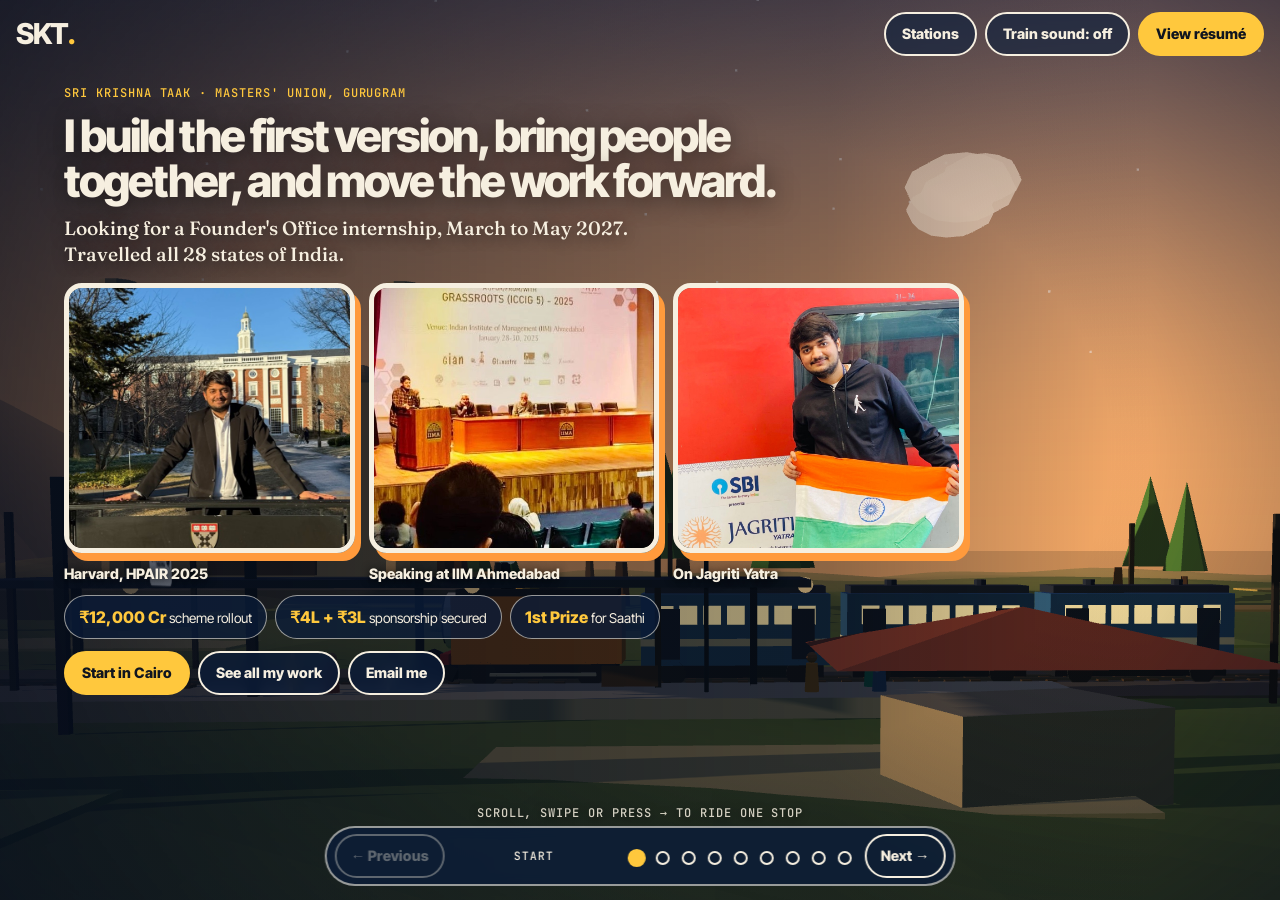
==== commit bd77f38e: "Add redacted proof images, Jagriti Yatra photo and Policy Gazette result Co-Authored-By: Claude Sonn" ====
--- a/index.html
+++ b/index.html
@@ -36,7 +36,7 @@
       <p class="mono h-k">Sri Krishna Taak · Masters&#x27; Union, Gurugram</p>
       <h1 class="h-h1">I build the first version, bring people together, and move the work forward.</h1>
       <p class="h-sub">Looking for a Founder&#x27;s Office internship, March to May 2027. Travelled all 28 states of India.</p>
-      <ul class="h-pics" aria-label="Moments from the work"><li><button type="button" class="hpic" data-go="4"><img src="assets/img/hbs-harvard-business-school.jpg" alt="Sri Krishna Taak standing behind the Harvard Business School sign" style="object-position:50% 38%"><span>Harvard, HPAIR 2025</span></button></li><li><button type="button" class="hpic" data-go="3"><img src="assets/work/iccg5-podium.jpg" alt="Sri Krishna Taak speaking at the podium of the ICCG 5 conference at IIM Ahmedabad, January 2025" style="object-position:0% 44%"><span>Speaking at IIM Ahmedabad</span></button></li><li><button type="button" class="hpic" data-go="4"><img src="assets/img/jagriti-fireside-sri-listening.jpg" alt="Sri Krishna Taak seated on stage during a fireside chat at Masters&#x27; Union" style="object-position:50% 30%"><span>Fireside chat, Masters&#x27; Union</span></button></li></ul>
+      <ul class="h-pics" aria-label="Moments from the work"><li><button type="button" class="hpic" data-go="4"><img src="assets/img/hbs-harvard-business-school.jpg" alt="Sri Krishna Taak standing behind the Harvard Business School sign" style="object-position:50% 38%"><span>Harvard, HPAIR 2025</span></button></li><li><button type="button" class="hpic" data-go="3"><img src="assets/work/iccg5-podium.jpg" alt="Sri Krishna Taak speaking at the podium of the ICCG 5 conference at IIM Ahmedabad, January 2025" style="object-position:0% 44%"><span>Speaking at IIM Ahmedabad</span></button></li><li><button type="button" class="hpic" data-go="4"><img src="assets/work/jagriti-train.jpg" alt="Sri Krishna Taak holding the Indian flag beside the Jagriti Yatra train" style="object-position:50% 12%"><span>On Jagriti Yatra</span></button></li></ul>
       <ul class="h-nums" aria-label="Highlights"><li><button type="button" class="hnum" data-go="2"><b>₹12,000 Cr</b> scheme rollout</button></li><li><button type="button" class="hnum" data-go="7"><b>₹4L + ₹3L</b> sponsorship secured</button></li><li><button type="button" class="hnum" data-go="6"><b>1st Prize</b> for Saathi</button></li></ul>
       <p class="h-act"><button class="btn big" type="button" data-go="1" id="bExplore">Start in Cairo</button><button class="btn big h-mail" type="button" data-go="8">See all my work</button><a class="btn big h-mail" href="mailto:sri.krishna2028@mastersunion.org">Email me</a></p>
     </div></section>
@@ -50,10 +50,10 @@
   <header><h1>Sri Krishna Taak</h1>
   <p class="lead">I build the first version, bring people together, and move the work forward.</p><p>Looking for a Founder&#x27;s Office internship, March to May 2027. Travelled all 28 states of India.</p>
   <p><a class="btn big" href="mailto:sri.krishna2028@mastersunion.org">Email me</a> <a class="btn" href="resume.pdf" target="_blank" rel="noopener">View r&eacute;sum&eacute;</a></p></header>
-  <article id="p-icon-creations"><h2><span class="mono">01 · Icon Creations · 2023</span><br>Cairo: where the journey starts</h2><section class="pitem"><h3>Icon Creations <span class="mono">Cairo, Jun to Jul 2023</span></h3><div class="logos"><span class="lg"><img src="assets/logos/icon.jpg" alt="Icon Creations" height="30"></span></div><dl class="rac"><div><dt>The win</dt><dd>Recognized as a top-performing intern in a six-week paid placement.</dd></div><div><dt>My move</dt><dd>Created social content, copy, articles, and research for the agency. Quality-tested a client AI chatbot.</dd></div><div><dt>Backdrop</dt><dd>My first international operating role, at Icon Creations in Cairo.</dd></div></dl><div class="cmeta"><figure class="quote"><blockquote>&ldquo;Krishna is a driven, committed, and smart professional with a passion for discovery, and he would be a valuable addition to any team in any industry.&rdquo;</blockquote><figcaption><b>Raymond Ayac</b> Marketing Director at Nado’s Jewellery. Managed Sri directly at Icon Creations. <a href="https://www.linkedin.com/in/sri-krishna9/details/recommendations/" target="_blank" rel="noopener">LinkedIn recommendation<span class="sr"> (opens in a new tab)</span></a></figcaption></figure><p class="src">Source: Icon Creations experience letter and paid-internship certificate (documents held privately)</p></div></section></article><article id="p-campus-government"><h2><span class="mono">02 · Government and campus · 2023 to 2024</span><br>Government and campus, 2023 to 2024</h2><section class="pitem"><h3>Collector&#x27;s Office <span class="mono">Narayanpet, Aug to Sep 2023</span></h3><div class="logos"><span class="lg"><img src="assets/logos/telangana.svg" alt="Government of Telangana" height="30"></span></div><dl class="rac"><div><dt>The win</dt><dd>Worked on the district rollout of Gruha Lakshmi, a ₹12,000-crore scheme covering about 4 million people.</dd></div><div><dt>My move</dt><dd>Joined 25+ senior government meetings, made 50 field visits and supported 4 grievance sessions with 200+ citizens.</dd></div><div><dt>Backdrop</dt><dd>The figures are the scheme&#x27;s size, not a budget I managed.</dd></div></dl><div class="cmeta"><p class="src">Source: internship certificate from the District Collector (held privately) and résumé</p></div></section><section class="pitem"><h3>AIESEC Ahmedabad <span class="mono">Aug 2023 to Jul 2024</span></h3><div class="logos"><span class="lg"><img src="assets/logos/aiesec.jpg" alt="AIESEC" height="30"></span></div><dl class="rac"><div><dt>The win</dt><dd>Helped secure 10+ exchange approvals and earned Best Team Leader and Best Team recognition.</dd></div><div><dt>My move</dt><dd>Built international relationships and worked on recruitment and onboarding.</dd></div><div><dt>Backdrop</dt><dd>A year in a student-run international organization.</dd></div></dl><div class="cmeta"><p class="src">Source: résumé and AIESEC Ahmedabad experience letter</p></div></section><section class="pitem"><h3>TEDxIIS <span class="mono">Dec 2023</span></h3><div class="logos"><span class="lg tx" role="img" aria-label="TEDx">TED<i>x</i></span></div><dl class="rac"><div><dt>The win</dt><dd>Organiser and licensee of the institute&#x27;s first TEDx, 250+ attendees.</dd></div><div><dt>My move</dt><dd>Worked across speakers, sponsorships, and a 30-person organizing team.</dd></div><div><dt>Backdrop</dt><dd>An event built from the ground up at Gujarat University.</dd></div></dl><figure class="thumb"><img src="assets/work/tedx-team.jpg" alt="The TEDxIIS organizing team standing beside the lit TEDxIIS sign" width="132" height="92" decoding="async" loading=lazy><figcaption>The TEDxIIS organizing team</figcaption></figure><div class="cmeta"><p class="src">Source: résumé; team figures are the team&#x27;s</p></div></section><section class="pitem"><h3>Kashmir Festival <span class="mono">Gandhinagar</span></h3><div class="logos"><span class="lg"><img src="assets/logos/iis.png" alt="Indian Institute of Sustainability" height="30"></span></div><dl class="rac"><div><dt>The win</dt><dd>Led 30 students at a festival attended by the Union Home Minister.</dd></div><div><dt>My move</dt><dd>Ran the student team for the festival.</dd></div><div><dt>Backdrop</dt><dd>A campus role at the Indian Institute of Sustainability.</dd></div></dl><div class="cmeta"><p class="src">Source: letter from the institute and résumé</p></div></section></article><article id="p-field-research"><h2><span class="mono">03 · Field and research · 2024</span><br>Field and research, 2024</h2><section class="pitem"><h3>Shodh Yatra <span class="mono">Rajasthan, Jun 2024</span></h3><dl class="rac"><div><dt>The win</dt><dd>Core organiser of a 140 km Shodh Yatra through 12 villages in Rajasthan.</dd></div><div><dt>My move</dt><dd>Managed accommodation and the route, supported 20+ meetings, and coordinated with police and district officials.</dd></div><div><dt>Backdrop</dt><dd>Nearly 90% of post-yatra reports came in. I also joined the Nagaland and Bihar yatras, with SRISTI.</dd></div></dl><figure class="thumb"><img src="assets/work/iccg5-podium.jpg" alt="A speaker at the podium on the stage of the Fifth International Conference on Creativity and Innovation at Grassroots (ICCIG 5) at IIM Ahmedabad, January 2025" width="132" height="92" decoding="async" loading=lazy><figcaption>Presenting Shodh Yatra learnings at ICCG 5, IIM Ahmedabad, 28 to 30 Jan 2025</figcaption></figure><div class="cmeta"><figure class="quote"><blockquote>&ldquo;He listens carefully, treats everyone with respect, and makes sure no one feels left out.&rdquo;</blockquote><figcaption><b>Chetan V. Patel</b> Secretary, SRISTI; National Coordinator, Shodh Yatra. From a letter of recommendation.</figcaption></figure><p class="src">Source: SRISTI letter of recommendation, participation certificates and the ICCG 5 photo</p></div></section><section class="pitem"><h3>Akshaya Patra <span class="mono">Ahmedabad, Jun 2024</span></h3><div class="logos"><span class="lg"><img src="assets/logos/akshaya.png" alt="The Akshaya Patra Foundation" height="30"></span></div><dl class="rac"><div><dt>The win</dt><dd>Verified 700+ assets valued at ₹20+ crore.</dd></div><div><dt>My move</dt><dd>Reviewed the inventory and developed a QR-based tracking approach.</dd></div><div><dt>Backdrop</dt><dd>An asset-verification internship in nonprofit operations.</dd></div></dl><div class="cmeta"><p class="src">Source: résumé (figures); completion certificate, 1 to 30 Jun 2024</p></div></section><section class="pitem"><h3>NITI Aayog <span class="mono">New Delhi, Aug to Oct 2024</span></h3><div class="logos"><span class="lg"><img src="assets/logos/niti.png" alt="NITI Aayog" height="30"></span></div><dl class="rac"><div><dt>The win</dt><dd>Produced a research recommendation on pulse-market volatility.</dd></div><div><dt>My move</dt><dd>Analysed production, import, and price data and compared policy choices.</dd></div><div><dt>Backdrop</dt><dd>A policy research internship focused on agricultural trade.</dd></div></dl><div class="cmeta"><p class="src">Source: résumé. Research output; adoption is not claimed</p></div></section></article><article id="p-competing"><h2><span class="mono">04 · Competing and organising · 2025 to 2026</span><br>Competing and organising, 2025 to 2026</h2><section class="pitem"><h3>HPAIR Impact Challenge <span class="mono">Harvard, Feb 2025</span></h3><div class="logos"><span class="lg"><img src="assets/logos/harvard.svg" alt="Harvard (HPAIR conference)" height="30"></span></div><dl class="rac"><div><dt>The win</dt><dd>Won Round 1 of the HPAIR Impact Challenge on 9 February 2025.</dd></div><div><dt>My move</dt><dd>Built a finance model for slum schools in Nairobi.</dd></div><div><dt>Backdrop</dt><dd>A conference competition with participants from 40+ countries. The HPAIR letter confirms the first round only.</dd></div></dl><figure class="thumb"><img src="assets/img/hbs-harvard-business-school.jpg" alt="Sri Krishna standing in front of the Harvard Business School sign" width="132" height="92" decoding="async" loading=lazy><figcaption>At Harvard Business School during the HPAIR conference</figcaption></figure><div class="cmeta"><p class="src">Source: résumé and HPAIR letter</p></div></section><section class="pitem"><h3>Prompt2Profit <span class="mono">Three campuses, 2026</span></h3><div class="logos"><span class="lg"><img src="assets/logos/iitgn.png" alt="IIT Gandhinagar" height="30"></span><span class="lg"><img src="assets/logos/nitw.png" alt="NIT Warangal" height="30"></span><span class="lg"><img src="assets/logos/svnit.png" alt="SVNIT Surat" height="30"></span></div><dl class="rac"><div><dt>The win</dt><dd>Co-hosted three hackathons at IIT Gandhinagar, NIT Warangal and SVNIT Surat.</dd></div><div><dt>My move</dt><dd>Hosted them representing Masters&#x27; Union.</dd></div><div><dt>Backdrop</dt><dd>Event totals from my résumé: 412 registrants, 236 teams and 86 organisations. Not a personal result.</dd></div></dl><div class="cmeta"><p class="src">Source: résumé and my LinkedIn posts</p></div></section><section class="pitem"><h3>Soft Launch <span class="mono">Venture</span></h3><dl class="rac"><div><dt>The win</dt><dd>Generated ₹1 lakh+ in team revenue.</dd></div><div><dt>My move</dt><dd>Co-built a six-person commerce operation using Shopify, Razorpay, and Shiprocket.</dd></div><div><dt>Backdrop</dt><dd>A hands-on entrepreneurial experiment. The revenue is the team&#x27;s, not mine.</dd></div></dl><div class="cmeta"><p class="src">Source: résumé</p></div></section><section class="pitem"><h3>Bharat Builders Prize <span class="mono">Growth team</span></h3><div class="logos"><span class="lg"><img src="assets/logos/mu.png" alt="Masters&#x27; Union" height="30"></span></div><dl class="rac"><div><dt>The win</dt><dd>Served on the growth team for a national AI competition.</dd></div><div><dt>My move</dt><dd>Designed strategies for organising hackathons.</dd></div><div><dt>Backdrop</dt><dd>A role in the Masters&#x27; Union Director&#x27;s Office. The ₹10 lakh was the winner&#x27;s prize, not mine.</dd></div></dl><div class="cmeta"><p class="src">Source: résumé</p></div></section><section class="pitem"><h3>Jagriti Yatra <span class="mono">2023 to 2026</span></h3><div class="logos"><span class="lg"><img src="assets/logos/jagriti.webp" alt="Jagriti Yatra" height="30"></span></div><dl class="rac"><div><dt>The win</dt><dd>Yatri in 2023, ambassador in 2024 and 2025, selection committee in 2026.</dd></div><div><dt>My move</dt><dd>In 2026, hosted a podcast and moderated a fireside chat with Shashank Mani, MP and founder of Jagriti Yatra.</dd></div><div><dt>Backdrop</dt><dd>Four years with the same entrepreneurship journey, from participant to helping select.</dd></div></dl><div class="cmeta"><p class="src">Source: my own account and résumé</p></div></section><section class="pitem"><h3>Awards and reach <span class="mono">2026</span></h3><div class="logos"><span class="lg"><img src="assets/logos/iift.png" alt="IIFT Delhi" height="30"></span></div><dl class="rac"><div><dt>The win</dt><dd>3rd place, The Policy Gazette 2026, IIFT Delhi.</dd></div><div><dt>My move</dt><dd>2nd runner-up of 90 teams, goSTOPS One Day Challenge.</dd></div><div><dt>Backdrop</dt><dd>11,058 LinkedIn followers on 25 November 2026.</dd></div></dl><div class="cmeta"><p class="src">Source: résumé and my LinkedIn profile</p></div></section></article><article id="p-resumefit"><h2><span class="mono">05 · ResumeFit · 2026</span><br>ResumeFit: a résumé tool that cannot invent</h2><section class="pitem"><h3>ResumeFit <span class="mono">Built and launched, Nov 2026</span></h3><dl class="rac"><div><dt>The win</dt><dd>Built and launched an AI-assisted résumé-tailoring web app.</dd></div><div><dt>My move</dt><dd>Developed document parsing, job matching, five templates, an application tracker, and a guardrail against invented experience.</dd></div><div><dt>Backdrop</dt><dd>A personal product build to make role-specific applications easier. I have since left the project.</dd></div></dl><figure class="thumb"><img src="assets/work/rf-live-landing.jpg" alt="The ResumeFit home page with the headline &#x27;A tailored resume for every job. Every line true.&#x27;" width="132" height="92" decoding="async" loading=lazy><figcaption>ResumeFit home page, captured 24 Nov 2026</figcaption></figure><div class="cmeta"><ul class="proof"><li><a class="chip" href="https://resumefit-xrme.onrender.com/" target="_blank" rel="noopener noreferrer">Live product (first load may take up to a minute)<span class="sr"> (opens in a new tab)</span></a></li><li><a class="chip" href="https://www.producthunt.com/products/resumefit-3" target="_blank" rel="noopener noreferrer">Product Hunt listing<span class="sr"> (opens in a new tab)</span></a></li></ul></div></section><details class="pcase" open><summary>Detail: ResumeFit: a résumé tool that cannot invent</summary><article class="case" id="plain-case-resumefit"><header><p class="mono">Detail</p><h2 class="cs-title" tabindex="-1">ResumeFit: a résumé tool that cannot invent</h2><dl class="meta"><div><dt>Role</dt><dd>Builder</dd></div><div><dt>Built with</dt><dd>Claude (AI-assisted development)</dd></div><div><dt>Status</dt><dd>I have since left the project. The site is still online.</dd></div></dl></header><p class="lead">ResumeFit rebuilds a résumé around one job posting using only what the user has done, and reports the requirements they cannot honestly claim. I built it with Claude and launched it in November 2026. I have since left the project.</p><h3>What I built</h3><p>Sign-up with email confirmation, PDF and Word résumé import into a structured profile, a tailoring pipeline, a match report, five résumé templates, chat refinement, an application tracker, and a free keyword checker that needs no account.</p><h3>The guardrail, enforced three times</h3><ul class="rule"><li>The prompt lets the model cite only fact ids it was given, and every number must appear in a cited fact.</li><li>A validator drops bullets without valid citations, restores your own wording when a number was invented, removes skills that are not in your profile, and turns unsupported matches into gaps.</li><li>The database re-checks every citation before a version is saved.</li></ul><p class="note">From the project README. The repository is private, so this is documented, not publicly inspectable.</p><figure class=""><img src="assets/work/rf-rejected-claim.jpg" alt="Two cards: &#x27;What you wrote: Managed a budget of $4.5K&#x27; and an AI rewrite with $4.5M struck out and stamped Rejected, number changed" loading="lazy" decoding="async"><figcaption>Product Hunt launch graphic with sample text. It illustrates the rule; it is not a real user&#x27;s résumé.</figcaption></figure><figure class=""><img src="assets/work/rf-app-doc.jpg" alt="The ResumeFit app showing a tailored one-page résumé for a fictional finance analyst" loading="lazy" decoding="async"><figcaption>The app&#x27;s résumé view with a fictional profile and test data.</figcaption></figure><h3>A product decision</h3><ol class="timeline"><li><b>7 Nov 2026</b><span>First commit. A $4, 30-day pass was part of the design.</span></li><li><b>About 12 Nov</b><span>Product Hunt launch with one free preview, then $4 for 30 days.</span></li><li><b>14 Nov</b><span>I paused payments and made the product free during the beta.</span></li></ol><p>I made it free because the paid pass was not converting. The dates come from the commit history. The Product Hunt listing shows that it shipped; I have no paying users or traction numbers to report.</p><ul class="proof"><li><a class="chip" href="https://resumefit-xrme.onrender.com/" target="_blank" rel="noopener noreferrer">Open ResumeFit (first load may take up to a minute)<span class="sr"> (opens in a new tab)</span></a></li><li><a class="chip" href="https://www.producthunt.com/products/resumefit-3" target="_blank" rel="noopener noreferrer">Product Hunt listing<span class="sr"> (opens in a new tab)</span></a></li></ul></article></details></article><article id="p-saathi"><h2><span class="mono">06 · Saathi · 2026</span><br>Saathi: First Prize at Tetr LaunchLab</h2><section class="pitem"><h3>Saathi <span class="mono">Prototype, 2026</span></h3><dl class="rac"><div><dt>The win</dt><dd>Won First Prize at Tetr LaunchLab, a 3-day startup sprint, with a working Saathi prototype and a US$300 cash prize.</dd></div><div><dt>My move</dt><dd>Prototyped a way for families to organize healthcare documents and care information.</dd></div><div><dt>Backdrop</dt><dd>A personal healthcare coordination experiment, judged on distribution, marketing strategy and execution. I have since left the project.</dd></div></dl><figure class="thumb"><img src="assets/work/tetr-certificate.jpg" alt="Tetr LaunchLab Certificate of Achievement awarding Sri Krishna First Prize in a 3-day startup sprint, with a 300 US dollar cash prize, issued 8 May 2026" width="132" height="92" decoding="async" loading=lazy><figcaption>Tetr LaunchLab certificate, 8 May 2026</figcaption></figure><div class="cmeta"><p class="src">Source: Tetr LaunchLab certificate, issued 8 May 2026</p></div></section></article><article id="p-caseunion"><h2><span class="mono">07 · CaseUnion and Careers Club · 2026</span><br>CaseUnion and the career clubs</h2><section class="pitem"><h3>CaseUnion 4.0 <span class="mono">Nov 2026, finale 12 Dec</span></h3><div class="logos"><span class="lg"><img src="assets/logos/mu.png" alt="Masters&#x27; Union" height="30"></span></div><dl class="rac"><div><dt>The win</dt><dd>Individually secured ₹4 lakh in sponsorship and ₹3 lakh in kind for CaseUnion 4.0.</dd></div><div><dt>My move</dt><dd>Built AI agents on Muse that automated custom outreach, and used the same method to drive registrations from all 22 IIMs, 15 IITs, 18 NITs and 600+ other colleges.</dd></div><div><dt>Backdrop</dt><dd>3,800+ registrations by 23 November 2026, and Masters&#x27; Union&#x27;s first collaboration with Harvard (as content partner). As VP Careers, I also coordinated clubs and campus teams.</dd></div></dl><figure class="thumb"><img src="assets/work/cu-event-cover.jpg" alt="CaseUnion 4.0 event banner: National Business Case Competition, finale 12 December 2026, prize pool 5 lakh rupees, with partner logos and their roles" width="132" height="92" decoding="async" loading=lazy><figcaption>Event creative with the finale date and partner roles</figcaption></figure><div class="cmeta"><ul class="proof"><li><a class="chip" href="https://unstop.com/college-fests/caseunion-40-masters-union-school-of-business-519098" target="_blank" rel="noopener noreferrer">Event page on Unstop<span class="sr"> (opens in a new tab)</span></a></li></ul></div></section><details class="pcase" open><summary>Detail: CaseUnion 4.0: a national case competition</summary><article class="case" id="plain-case-caseunion"><header><p class="mono">Detail</p><h2 class="cs-title" tabindex="-1">CaseUnion 4.0: a national case competition</h2><dl class="meta"><div><dt>Role</dt><dd>VP Careers</dd></div><div><dt>Where</dt><dd>Masters&#x27; Union, Gurugram</dd></div><div><dt>Dates</dt><dd>Festival 15 Nov to 14 Dec 2026; finale 12 Dec</dd></div></dl></header><p class="lead">I built AI outreach agents and used them to win sponsors and drive registrations. CaseUnion 4.0 had 3,800+ registrations by 23 November 2026, a dated snapshot, not a final outcome.</p><figure class=""><img src="assets/work/cu-entries-strip.jpg" alt="Crop of the CaseUnion 24 Hours Left creative: 3,800+ entries from IIMs, IITs and NITs, with Aerostar Helmets as co-powering sponsor, Harvard Business Impact as content partner, and Thinking Spree, Jagriti Yatra and Ditto by Finshots as case partners" loading="lazy" decoding="async"><figcaption>Crop of the 23 Nov 2026 event creative. The partner labels are the creative&#x27;s own.</figcaption></figure><h3>What I did</h3><p>The problem: the competition needed sponsors and entries from campuses across India, and writing to each person by hand was too slow.</p><p>What I did, individually: I built AI agents on Muse that automated custom outreach, with each message written for the person receiving it.</p><p>Sponsors: I secured ₹4 lakh in sponsorship and ₹3 lakh in kind.</p><p>Campuses: I used the same method to drive registrations. Entries came from all 22 IIMs, 15 IITs, 18 NITs and 600+ other colleges.</p><p>As VP Careers, I also coordinated student clubs and campus teams. The creative lists me as the registration contact, as CaseUnion Head and VP Careers.</p><h3>What the figures are</h3><ul class="rule"><li>3,800+ is the entry count on the event creative of 23 Nov 2026. The Unstop event page showed 4,745 registrations when I read it on 25 Nov 2026, after registrations closed on 23 Nov. Both are snapshots; the finale is on 12 Dec.</li><li>₹4 lakh in sponsorship and ₹3 lakh in kind are the amounts I secured across partners, as I state them. They are separate from the ₹5 lakh, which is the festival&#x27;s prize pool and not mine.</li><li>Harvard Business Impact is labelled as content partner on the creative. It is not a title partnership. I describe it as the school&#x27;s first collaboration with Harvard; other partner roles are as the creative labels them.</li></ul><h3>Speaking</h3><p>I was invited to speak about case competitions and careers at Ramaiah University&#x27;s Arthabodha Economics Club (online, 30 Sep 2026) and at Fetch-a-thon 3.0 at Masters&#x27; Union (11 Oct 2026, as VP Careers).</p><figure class=""><img src="assets/work/fetchathon-speaker.jpg" alt="Fetch-a-thon 3.0 speaker poster: Sri Krishna, VP Careers, Masters&#x27; Union, 11 October 2026, 10 AM to 2 PM, Masters&#x27; Union Gurugram" loading="lazy" decoding="async"><figcaption>Fetch-a-thon 3.0 speaker poster, 11 Oct 2026</figcaption></figure><h3>Separate from CaseUnion</h3><p>As elected Vice President, Careers, my term covered 40 events in 5 months across 13 clubs on a ₹25 lakh budget, including three full-day hackathons (two on AI) and 400,000+ impressions. These are club figures from my résumé, not part of the CaseUnion count and not a personal result.</p><ul class="proof"><li><a class="chip" href="https://unstop.com/college-fests/caseunion-40-masters-union-school-of-business-519098" target="_blank" rel="noopener noreferrer">Event page on Unstop<span class="sr"> (opens in a new tab)</span></a></li></ul></article></details><section class="pitem"><h3>Careers Club <span class="mono">Elected VP, 2026</span></h3><div class="logos"><span class="lg"><img src="assets/logos/mu.png" alt="Masters&#x27; Union" height="30"></span></div><dl class="rac"><div><dt>The win</dt><dd>13 Masters&#x27; Union career clubs report to me, and I manage them.</dd></div><div><dt>My move</dt><dd>As elected VP, Careers, I lead the Consulting, Marketing, CommerceX, Product Management, AI, FinTech and other career clubs.</dd></div><div><dt>Backdrop</dt><dd>40 events in 5 months on a ₹25 lakh budget, including three full-day hackathons.</dd></div></dl><div class="cmeta"><p class="src">Source: résumé</p></div></section><section class="pitem"><h3>8X hackathon <span class="mono">30 Aug 2026</span></h3><div class="logos"><span class="lg"><img src="assets/logos/mu.png" alt="Masters&#x27; Union" height="30"></span></div><dl class="rac"><div><dt>The win</dt><dd>Organised a one-day mobile app hackathon with 8X, a London-based company.</dd></div><div><dt>My move</dt><dd>Coordinated 8X, Student Affairs, students, volunteers, mentors and judges as the point of contact.</dd></div><div><dt>Backdrop</dt><dd>At Masters&#x27; Union. Students went from idea to prototype and pitch in a day.</dd></div></dl><div class="cmeta"><p class="src">Source: my own account</p></div></section></article><article id="p-contact"><h2><span class="mono">08 · Next stop · Mar to May 2027</span><br>Bring me an unclear problem</h2><section class="pitem"><h3>Founder&#x27;s Office internship <span class="mono">March to May 2027</span></h3><dl class="rac"><div><dt>The win</dt><dd>I am looking for a Founder&#x27;s Office internship, March to May 2027.</dd></div><div><dt>My move</dt><dd>I would like to own one unclear problem and move it forward with your team.</dd></div><div><dt>Backdrop</dt><dd>If you are hiring, or have a problem like that, send me the problem and a time that suits you.</dd></div></dl><div class="cmeta"></div></section><p>Travelled all 28 states of India.</p><ul class="proof"><li><a class="chip big" href="mailto:sri.krishna2028@mastersunion.org">sri.krishna2028@mastersunion.org</a></li><li><a class="chip" href="https://www.linkedin.com/in/sri-krishna9/" target="_blank" rel="noopener noreferrer">LinkedIn<span class="sr"> (opens in a new tab)</span></a></li><li><a class="chip" href="https://github.com/emailsrikrishna9-hub" target="_blank" rel="noopener noreferrer">GitHub<span class="sr"> (opens in a new tab)</span></a></li><li><a class="chip" href="https://www.producthunt.com/@sri_krishna12" target="_blank" rel="noopener noreferrer">Product Hunt<span class="sr"> (opens in a new tab)</span></a></li></ul></article>
+  <article id="p-icon-creations"><h2><span class="mono">01 · Icon Creations · 2023</span><br>Cairo: where the journey starts</h2><section class="pitem"><h3>Icon Creations <span class="mono">Cairo, Jun to Jul 2023</span></h3><div class="logos"><span class="lg"><img src="assets/logos/icon.jpg" alt="Icon Creations" height="30"></span></div><dl class="rac"><div><dt>The win</dt><dd>Recognized as a top-performing intern in a six-week paid placement.</dd></div><div><dt>My move</dt><dd>Created social content, copy, articles, and research for the agency. Quality-tested a client AI chatbot.</dd></div><div><dt>Backdrop</dt><dd>My first international operating role, at Icon Creations in Cairo.</dd></div></dl><div class="cmeta"><figure class="quote"><blockquote>&ldquo;Krishna is a driven, committed, and smart professional with a passion for discovery, and he would be a valuable addition to any team in any industry.&rdquo;</blockquote><figcaption><b>Raymond Ayac</b> Marketing Director at Nado’s Jewellery. Managed Sri directly at Icon Creations. <a href="https://www.linkedin.com/in/sri-krishna9/details/recommendations/" target="_blank" rel="noopener">LinkedIn recommendation<span class="sr"> (opens in a new tab)</span></a></figcaption></figure><p class="src">Source: Icon Creations experience letter and paid-internship certificate (documents held privately)</p></div></section></article><article id="p-campus-government"><h2><span class="mono">02 · Government and campus · 2023 to 2024</span><br>Government and campus, 2023 to 2024</h2><section class="pitem"><h3>Collector&#x27;s Office <span class="mono">Narayanpet, Aug to Sep 2023</span></h3><div class="logos"><span class="lg"><img src="assets/logos/telangana.svg" alt="Government of Telangana" height="30"></span></div><dl class="rac"><div><dt>The win</dt><dd>Worked on the district rollout of Gruha Lakshmi, a ₹12,000-crore scheme covering about 4 million people.</dd></div><div><dt>My move</dt><dd>Joined 25+ senior government meetings, made 50 field visits and supported 4 grievance sessions with 200+ citizens.</dd></div><div><dt>Backdrop</dt><dd>The figures are the scheme&#x27;s size, not a budget I managed.</dd></div></dl><div class="cmeta"><p class="src">Source: internship certificate from the District Collector (held privately) and résumé</p></div></section><section class="pitem"><h3>AIESEC Ahmedabad <span class="mono">Aug 2023 to Jul 2024</span></h3><div class="logos"><span class="lg"><img src="assets/logos/aiesec.jpg" alt="AIESEC" height="30"></span></div><dl class="rac"><div><dt>The win</dt><dd>Helped secure 10+ exchange approvals and earned Best Team Leader and Best Team recognition.</dd></div><div><dt>My move</dt><dd>Built international relationships and worked on recruitment and onboarding.</dd></div><div><dt>Backdrop</dt><dd>A year in a student-run international organization.</dd></div></dl><div class="cmeta"><p class="src">Source: résumé and AIESEC Ahmedabad experience letter</p></div></section><section class="pitem"><h3>TEDxIIS <span class="mono">Dec 2023</span></h3><div class="logos"><span class="lg tx" role="img" aria-label="TEDx">TED<i>x</i></span></div><dl class="rac"><div><dt>The win</dt><dd>Organiser and licensee of the institute&#x27;s first TEDx, 250+ attendees.</dd></div><div><dt>My move</dt><dd>Worked across speakers, sponsorships, and a 30-person organizing team.</dd></div><div><dt>Backdrop</dt><dd>An event built from the ground up at Gujarat University.</dd></div></dl><figure class="thumb"><img src="assets/work/tedx-team.jpg" alt="The TEDxIIS organizing team standing beside the lit TEDxIIS sign" width="132" height="92" decoding="async" loading=lazy><figcaption>The TEDxIIS organizing team</figcaption></figure><div class="cmeta"><p class="src">Source: résumé; team figures are the team&#x27;s</p></div></section><section class="pitem"><h3>Kashmir Festival <span class="mono">Gandhinagar</span></h3><div class="logos"><span class="lg"><img src="assets/logos/iis.png" alt="Indian Institute of Sustainability" height="30"></span></div><dl class="rac"><div><dt>The win</dt><dd>Led 30 students at a festival attended by the Union Home Minister.</dd></div><div><dt>My move</dt><dd>Ran the student team for the festival.</dd></div><div><dt>Backdrop</dt><dd>A campus role at the Indian Institute of Sustainability.</dd></div></dl><div class="cmeta"></div></section></article><article id="p-field-research"><h2><span class="mono">03 · Field and research · 2024</span><br>Field and research, 2024</h2><section class="pitem"><h3>Shodh Yatra <span class="mono">Rajasthan, Jun 2024</span></h3><dl class="rac"><div><dt>The win</dt><dd>Core organiser of a 140 km Shodh Yatra through 12 villages in Rajasthan.</dd></div><div><dt>My move</dt><dd>Managed accommodation and the route, supported 20+ meetings, and coordinated with police and district officials.</dd></div><div><dt>Backdrop</dt><dd>Nearly 90% of post-yatra reports came in. I also joined the Nagaland and Bihar yatras, with SRISTI.</dd></div></dl><figure class="thumb"><img src="assets/work/iccg5-podium.jpg" alt="A speaker at the podium on the stage of the Fifth International Conference on Creativity and Innovation at Grassroots (ICCIG 5) at IIM Ahmedabad, January 2025" width="132" height="92" decoding="async" loading=lazy><figcaption>Presenting Shodh Yatra learnings at ICCG 5, IIM Ahmedabad, 28 to 30 Jan 2025</figcaption></figure><div class="cmeta"><figure class="quote"><blockquote>&ldquo;He listens carefully, treats everyone with respect, and makes sure no one feels left out.&rdquo;</blockquote><figcaption><b>Chetan V. Patel</b> Secretary, SRISTI; National Coordinator, Shodh Yatra. From a letter of recommendation.</figcaption></figure><p class="src">Source: SRISTI letter of recommendation, participation certificates and the ICCG 5 photo</p></div></section><section class="pitem"><h3>Akshaya Patra <span class="mono">Ahmedabad, Jun 2024</span></h3><div class="logos"><span class="lg"><img src="assets/logos/akshaya.png" alt="The Akshaya Patra Foundation" height="30"></span></div><dl class="rac"><div><dt>The win</dt><dd>Verified 700+ assets valued at ₹20+ crore.</dd></div><div><dt>My move</dt><dd>Reviewed the inventory and developed a QR-based tracking approach.</dd></div><div><dt>Backdrop</dt><dd>An asset-verification internship in nonprofit operations.</dd></div></dl><div class="cmeta"><p class="src">Source: résumé (figures); completion certificate, 1 to 30 Jun 2024</p></div></section><section class="pitem"><h3>NITI Aayog <span class="mono">New Delhi, Aug to Oct 2024</span></h3><div class="logos"><span class="lg"><img src="assets/logos/niti.png" alt="NITI Aayog" height="30"></span></div><dl class="rac"><div><dt>The win</dt><dd>Produced a research recommendation on pulse-market volatility.</dd></div><div><dt>My move</dt><dd>Analysed production, import, and price data and compared policy choices.</dd></div><div><dt>Backdrop</dt><dd>A policy research internship focused on agricultural trade.</dd></div></dl><div class="cmeta"><p class="src">Source: résumé. Research output; adoption is not claimed</p></div></section></article><article id="p-competing"><h2><span class="mono">04 · Competing and organising · 2025 to 2026</span><br>Competing and organising, 2025 to 2026</h2><section class="pitem"><h3>HPAIR Impact Challenge <span class="mono">Harvard, Feb 2025</span></h3><div class="logos"><span class="lg"><img src="assets/logos/harvard.svg" alt="Harvard (HPAIR conference)" height="30"></span></div><dl class="rac"><div><dt>The win</dt><dd>Won Round 1 of the HPAIR Impact Challenge on 9 February 2025.</dd></div><div><dt>My move</dt><dd>Built a finance model for slum schools in Nairobi.</dd></div><div><dt>Backdrop</dt><dd>A conference competition with participants from 40+ countries. The HPAIR letter confirms the first round only.</dd></div></dl><figure class="thumb"><img src="assets/img/hbs-harvard-business-school.jpg" alt="Sri Krishna standing in front of the Harvard Business School sign" width="132" height="92" decoding="async" loading=lazy><figcaption>At Harvard Business School during the HPAIR conference</figcaption></figure><div class="cmeta"><p class="src">Source: résumé and HPAIR letter</p></div></section><section class="pitem"><h3>Prompt2Profit <span class="mono">Three campuses, 2026</span></h3><div class="logos"><span class="lg"><img src="assets/logos/iitgn.png" alt="IIT Gandhinagar" height="30"></span><span class="lg"><img src="assets/logos/nitw.png" alt="NIT Warangal" height="30"></span><span class="lg"><img src="assets/logos/svnit.png" alt="SVNIT Surat" height="30"></span></div><dl class="rac"><div><dt>The win</dt><dd>Co-hosted three hackathons at IIT Gandhinagar, NIT Warangal and SVNIT Surat.</dd></div><div><dt>My move</dt><dd>Hosted them representing Masters&#x27; Union.</dd></div><div><dt>Backdrop</dt><dd>Event totals from my résumé: 412 registrants, 236 teams and 86 organisations. Not a personal result.</dd></div></dl><div class="cmeta"><p class="src">Source: résumé and my LinkedIn posts</p></div></section><section class="pitem"><h3>Soft Launch <span class="mono">Venture</span></h3><dl class="rac"><div><dt>The win</dt><dd>Generated ₹1 lakh+ in team revenue.</dd></div><div><dt>My move</dt><dd>Co-built a six-person commerce operation using Shopify, Razorpay, and Shiprocket.</dd></div><div><dt>Backdrop</dt><dd>A hands-on entrepreneurial experiment. The revenue is the team&#x27;s, not mine.</dd></div></dl><div class="cmeta"><p class="src">Source: résumé</p></div></section><section class="pitem"><h3>Bharat Builders Prize <span class="mono">Growth team</span></h3><div class="logos"><span class="lg"><img src="assets/logos/mu.png" alt="Masters&#x27; Union" height="30"></span></div><dl class="rac"><div><dt>The win</dt><dd>Served on the growth team for a national AI competition.</dd></div><div><dt>My move</dt><dd>Designed strategies for organising hackathons.</dd></div><div><dt>Backdrop</dt><dd>A role in the Masters&#x27; Union Director&#x27;s Office. The ₹10 lakh was the winner&#x27;s prize, not mine.</dd></div></dl><div class="cmeta"><p class="src">Source: résumé</p></div></section><section class="pitem"><h3>Jagriti Yatra <span class="mono">2023 to 2026</span></h3><div class="logos"><span class="lg"><img src="assets/logos/jagriti.webp" alt="Jagriti Yatra" height="30"></span></div><dl class="rac"><div><dt>The win</dt><dd>Yatri in 2023, ambassador in 2024 and 2025, selection committee in 2026.</dd></div><div><dt>My move</dt><dd>In 2026, hosted a podcast and moderated a fireside chat with Shashank Mani, MP and founder of Jagriti Yatra.</dd></div><div><dt>Backdrop</dt><dd>Four years with the same entrepreneurship journey, from participant to helping select.</dd></div></dl><figure class="thumb"><img src="assets/work/jagriti-train.jpg" alt="Sri Krishna Taak holding the Indian flag beside the Jagriti Yatra train" width="132" height="92" decoding="async" loading=lazy><figcaption>Beside the Jagriti Yatra train</figcaption></figure><div class="cmeta"><p class="src">Source: my own account and résumé</p></div></section><section class="pitem"><h3>Awards and reach <span class="mono">2026</span></h3><div class="logos"><span class="lg"><img src="assets/logos/iift.png" alt="IIFT Delhi" height="30"></span></div><dl class="rac"><div><dt>The win</dt><dd>3rd place, The Policy Gazette 2026, IIFT Delhi.</dd></div><div><dt>My move</dt><dd>2nd runner-up of 90 teams, goSTOPS One Day Challenge.</dd></div><div><dt>Backdrop</dt><dd>11,058 LinkedIn followers on 25 November 2026.</dd></div></dl><div class="cmeta"><p class="src">Source: résumé and my LinkedIn profile</p></div></section></article><article id="p-resumefit"><h2><span class="mono">05 · ResumeFit · 2026</span><br>ResumeFit: a résumé tool that cannot invent</h2><section class="pitem"><h3>ResumeFit <span class="mono">Built and launched, Nov 2026</span></h3><dl class="rac"><div><dt>The win</dt><dd>Built and launched an AI-assisted résumé-tailoring web app.</dd></div><div><dt>My move</dt><dd>Developed document parsing, job matching, five templates, an application tracker, and a guardrail against invented experience.</dd></div><div><dt>Backdrop</dt><dd>A personal product build to make role-specific applications easier. I have since left the project.</dd></div></dl><figure class="thumb"><img src="assets/work/rf-live-landing.jpg" alt="The ResumeFit home page with the headline &#x27;A tailored resume for every job. Every line true.&#x27;" width="132" height="92" decoding="async" loading=lazy><figcaption>ResumeFit home page, captured 24 Nov 2026</figcaption></figure><div class="cmeta"><ul class="proof"><li><a class="chip" href="https://resumefit-xrme.onrender.com/" target="_blank" rel="noopener noreferrer">Live product (first load may take up to a minute)<span class="sr"> (opens in a new tab)</span></a></li><li><a class="chip" href="https://www.producthunt.com/products/resumefit-3" target="_blank" rel="noopener noreferrer">Product Hunt listing<span class="sr"> (opens in a new tab)</span></a></li></ul></div></section><details class="pcase" open><summary>Detail: ResumeFit: a résumé tool that cannot invent</summary><article class="case" id="plain-case-resumefit"><header><p class="mono">Detail</p><h2 class="cs-title" tabindex="-1">ResumeFit: a résumé tool that cannot invent</h2><dl class="meta"><div><dt>Role</dt><dd>Builder</dd></div><div><dt>Built with</dt><dd>Claude (AI-assisted development)</dd></div><div><dt>Status</dt><dd>I have since left the project. The site is still online.</dd></div></dl></header><p class="lead">ResumeFit rebuilds a résumé around one job posting using only what the user has done, and reports the requirements they cannot honestly claim. I built it with Claude and launched it in November 2026. I have since left the project.</p><h3>What I built</h3><p>Sign-up with email confirmation, PDF and Word résumé import into a structured profile, a tailoring pipeline, a match report, five résumé templates, chat refinement, an application tracker, and a free keyword checker that needs no account.</p><h3>The guardrail, enforced three times</h3><ul class="rule"><li>The prompt lets the model cite only fact ids it was given, and every number must appear in a cited fact.</li><li>A validator drops bullets without valid citations, restores your own wording when a number was invented, removes skills that are not in your profile, and turns unsupported matches into gaps.</li><li>The database re-checks every citation before a version is saved.</li></ul><p class="note">From the project README. The repository is private, so this is documented, not publicly inspectable.</p><figure class=""><img src="assets/work/rf-rejected-claim.jpg" alt="Two cards: &#x27;What you wrote: Managed a budget of $4.5K&#x27; and an AI rewrite with $4.5M struck out and stamped Rejected, number changed" loading="lazy" decoding="async"><figcaption>Product Hunt launch graphic with sample text. It illustrates the rule; it is not a real user&#x27;s résumé.</figcaption></figure><figure class=""><img src="assets/work/rf-app-doc.jpg" alt="The ResumeFit app showing a tailored one-page résumé for a fictional finance analyst" loading="lazy" decoding="async"><figcaption>The app&#x27;s résumé view with a fictional profile and test data.</figcaption></figure><h3>A product decision</h3><ol class="timeline"><li><b>7 Nov 2026</b><span>First commit. A $4, 30-day pass was part of the design.</span></li><li><b>About 12 Nov</b><span>Product Hunt launch with one free preview, then $4 for 30 days.</span></li><li><b>14 Nov</b><span>I paused payments and made the product free during the beta.</span></li></ol><p>I made it free because the paid pass was not converting. The dates come from the commit history. The Product Hunt listing shows that it shipped; I have no paying users or traction numbers to report.</p><ul class="proof"><li><a class="chip" href="https://resumefit-xrme.onrender.com/" target="_blank" rel="noopener noreferrer">Open ResumeFit (first load may take up to a minute)<span class="sr"> (opens in a new tab)</span></a></li><li><a class="chip" href="https://www.producthunt.com/products/resumefit-3" target="_blank" rel="noopener noreferrer">Product Hunt listing<span class="sr"> (opens in a new tab)</span></a></li></ul></article></details></article><article id="p-saathi"><h2><span class="mono">06 · Saathi · 2026</span><br>Saathi: First Prize at Tetr LaunchLab</h2><section class="pitem"><h3>Saathi <span class="mono">Prototype, 2026</span></h3><dl class="rac"><div><dt>The win</dt><dd>Won First Prize at Tetr LaunchLab, a 3-day startup sprint, with a working Saathi prototype and a US$300 cash prize.</dd></div><div><dt>My move</dt><dd>Prototyped a way for families to organize healthcare documents and care information.</dd></div><div><dt>Backdrop</dt><dd>A personal healthcare coordination experiment, judged on distribution, marketing strategy and execution. I have since left the project.</dd></div></dl><figure class="thumb"><img src="assets/work/tetr-certificate.jpg" alt="Tetr LaunchLab Certificate of Achievement awarding Sri Krishna First Prize in a 3-day startup sprint, with a 300 US dollar cash prize, issued 8 May 2026" width="132" height="92" decoding="async" loading=lazy><figcaption>Tetr LaunchLab certificate, 8 May 2026</figcaption></figure><div class="cmeta"><p class="src">Source: Tetr LaunchLab certificate, issued 8 May 2026</p></div></section></article><article id="p-caseunion"><h2><span class="mono">07 · CaseUnion and Careers Club · 2026</span><br>CaseUnion and the career clubs</h2><section class="pitem"><h3>CaseUnion 4.0 <span class="mono">Nov 2026, finale 12 Dec</span></h3><div class="logos"><span class="lg"><img src="assets/logos/mu.png" alt="Masters&#x27; Union" height="30"></span></div><dl class="rac"><div><dt>The win</dt><dd>Individually secured ₹4 lakh in sponsorship and ₹3 lakh in kind for CaseUnion 4.0.</dd></div><div><dt>My move</dt><dd>Built AI agents on Muse that automated custom outreach, and used the same method to drive registrations from all 22 IIMs, 15 IITs, 18 NITs and 600+ other colleges.</dd></div><div><dt>Backdrop</dt><dd>3,800+ registrations by 23 November 2026, and Masters&#x27; Union&#x27;s first collaboration with Harvard (as content partner). As VP Careers, I also coordinated clubs and campus teams.</dd></div></dl><figure class="thumb"><img src="assets/work/cu-event-cover.jpg" alt="CaseUnion 4.0 event banner: National Business Case Competition, finale 12 December 2026, prize pool 5 lakh rupees, with partner logos and their roles" width="132" height="92" decoding="async" loading=lazy><figcaption>Event creative with the finale date and partner roles</figcaption></figure><div class="cmeta"><ul class="proof"><li><a class="chip" href="https://unstop.com/college-fests/caseunion-40-masters-union-school-of-business-519098" target="_blank" rel="noopener noreferrer">Event page on Unstop<span class="sr"> (opens in a new tab)</span></a></li></ul></div></section><details class="pcase" open><summary>Detail: CaseUnion 4.0: a national case competition</summary><article class="case" id="plain-case-caseunion"><header><p class="mono">Detail</p><h2 class="cs-title" tabindex="-1">CaseUnion 4.0: a national case competition</h2><dl class="meta"><div><dt>Role</dt><dd>VP Careers</dd></div><div><dt>Where</dt><dd>Masters&#x27; Union, Gurugram</dd></div><div><dt>Dates</dt><dd>Festival 15 Nov to 14 Dec 2026; finale 12 Dec</dd></div></dl></header><p class="lead">I built AI outreach agents and used them to win sponsors and drive registrations. CaseUnion 4.0 had 3,800+ registrations by 23 November 2026, a dated snapshot, not a final outcome.</p><figure class=""><img src="assets/work/cu-entries-strip.jpg" alt="Crop of the CaseUnion 24 Hours Left creative: 3,800+ entries from IIMs, IITs and NITs, with Aerostar Helmets as co-powering sponsor, Harvard Business Impact as content partner, and Thinking Spree, Jagriti Yatra and Ditto by Finshots as case partners" loading="lazy" decoding="async"><figcaption>Crop of the 23 Nov 2026 event creative. The partner labels are the creative&#x27;s own.</figcaption></figure><h3>What I did</h3><p>The problem: the competition needed sponsors and entries from campuses across India, and writing to each person by hand was too slow.</p><p>What I did, individually: I built AI agents on Muse that automated custom outreach, with each message written for the person receiving it.</p><p>Sponsors: I secured ₹4 lakh in sponsorship and ₹3 lakh in kind.</p><p>Campuses: I used the same method to drive registrations. Entries came from all 22 IIMs, 15 IITs, 18 NITs and 600+ other colleges.</p><p>As VP Careers, I also coordinated student clubs and campus teams. The creative lists me as the registration contact, as CaseUnion Head and VP Careers.</p><h3>What the figures are</h3><ul class="rule"><li>3,800+ is the entry count on the event creative of 23 Nov 2026. The Unstop event page showed 4,745 registrations when I read it on 25 Nov 2026, after registrations closed on 23 Nov. Both are snapshots; the finale is on 12 Dec.</li><li>₹4 lakh in sponsorship and ₹3 lakh in kind are the amounts I secured across partners, as I state them. They are separate from the ₹5 lakh, which is the festival&#x27;s prize pool and not mine.</li><li>Harvard Business Impact is labelled as content partner on the creative. It is not a title partnership. I describe it as the school&#x27;s first collaboration with Harvard; other partner roles are as the creative labels them.</li></ul><h3>Speaking</h3><p>I was invited to speak about case competitions and careers at Ramaiah University&#x27;s Arthabodha Economics Club (online, 30 Sep 2026) and at Fetch-a-thon 3.0 at Masters&#x27; Union (11 Oct 2026, as VP Careers).</p><figure class=""><img src="assets/work/fetchathon-speaker.jpg" alt="Fetch-a-thon 3.0 speaker poster: Sri Krishna, VP Careers, Masters&#x27; Union, 11 October 2026, 10 AM to 2 PM, Masters&#x27; Union Gurugram" loading="lazy" decoding="async"><figcaption>Fetch-a-thon 3.0 speaker poster, 11 Oct 2026</figcaption></figure><h3>Separate from CaseUnion</h3><p>As elected Vice President, Careers, my term covered 40 events in 5 months across 13 clubs on a ₹25 lakh budget, including three full-day hackathons (two on AI) and 400,000+ impressions. These are club figures from my résumé, not part of the CaseUnion count and not a personal result.</p><ul class="proof"><li><a class="chip" href="https://unstop.com/college-fests/caseunion-40-masters-union-school-of-business-519098" target="_blank" rel="noopener noreferrer">Event page on Unstop<span class="sr"> (opens in a new tab)</span></a></li></ul></article></details><section class="pitem"><h3>Careers Club <span class="mono">Elected VP, 2026</span></h3><div class="logos"><span class="lg"><img src="assets/logos/mu.png" alt="Masters&#x27; Union" height="30"></span></div><dl class="rac"><div><dt>The win</dt><dd>13 Masters&#x27; Union career clubs report to me, and I manage them.</dd></div><div><dt>My move</dt><dd>As elected VP, Careers, I lead the Consulting, Marketing, CommerceX, Product Management, AI, FinTech and other career clubs.</dd></div><div><dt>Backdrop</dt><dd>40 events in 5 months on a ₹25 lakh budget, including three full-day hackathons.</dd></div></dl><div class="cmeta"><p class="src">Source: résumé</p></div></section><section class="pitem"><h3>8X hackathon <span class="mono">30 Aug 2026</span></h3><div class="logos"><span class="lg"><img src="assets/logos/mu.png" alt="Masters&#x27; Union" height="30"></span></div><dl class="rac"><div><dt>The win</dt><dd>Organised a one-day mobile app hackathon with 8X, a London-based company.</dd></div><div><dt>My move</dt><dd>Coordinated 8X, Student Affairs, students, volunteers, mentors and judges as the point of contact.</dd></div><div><dt>Backdrop</dt><dd>At Masters&#x27; Union. Students went from idea to prototype and pitch in a day.</dd></div></dl><div class="cmeta"><p class="src">Source: my own account</p></div></section></article><article id="p-contact"><h2><span class="mono">08 · Next stop · Mar to May 2027</span><br>Bring me an unclear problem</h2><section class="pitem"><h3>Founder&#x27;s Office internship <span class="mono">March to May 2027</span></h3><dl class="rac"><div><dt>The win</dt><dd>I am looking for a Founder&#x27;s Office internship, March to May 2027.</dd></div><div><dt>My move</dt><dd>I would like to own one unclear problem and move it forward with your team.</dd></div><div><dt>Backdrop</dt><dd>If you are hiring, or have a problem like that, send me the problem and a time that suits you.</dd></div></dl><div class="cmeta"></div></section><p>Travelled all 28 states of India.</p><ul class="proof"><li><a class="chip big" href="mailto:sri.krishna2028@mastersunion.org">sri.krishna2028@mastersunion.org</a></li><li><a class="chip" href="https://www.linkedin.com/in/sri-krishna9/" target="_blank" rel="noopener noreferrer">LinkedIn<span class="sr"> (opens in a new tab)</span></a></li><li><a class="chip" href="https://github.com/emailsrikrishna9-hub" target="_blank" rel="noopener noreferrer">GitHub<span class="sr"> (opens in a new tab)</span></a></li><li><a class="chip" href="https://www.producthunt.com/@sri_krishna12" target="_blank" rel="noopener noreferrer">Product Hunt<span class="sr"> (opens in a new tab)</span></a></li></ul></article>
   <footer><p>An independent portfolio by Sri Krishna Taak. Figures come from my r&eacute;sum&eacute; unless a source is linked or named beside the claim.</p></footer>
 </main>
-<template id="t-icon-creations"><header class="chead"><p class="kicker mono">01 · Icon Creations · 2023</p><span class="stamp" aria-hidden="true"><b>IC</b><i>2023</i></span></header><h2 class="ctitle" tabindex="-1">Cairo: where the journey starts</h2><div class="item open"><p class="iwhen mono">Cairo, Jun to Jul 2023</p><div class="logos"><span class="lg"><img src="assets/logos/icon.jpg" alt="Icon Creations" height="30"></span></div><dl class="rac"><div><dt>The win</dt><dd>Recognized as a top-performing intern in a six-week paid placement.</dd></div><div><dt>My move</dt><dd>Created social content, copy, articles, and research for the agency. Quality-tested a client AI chatbot.</dd></div><div><dt>Backdrop</dt><dd>My first international operating role, at Icon Creations in Cairo.</dd></div></dl><div class="cmeta"><figure class="quote"><blockquote>&ldquo;Krishna is a driven, committed, and smart professional with a passion for discovery, and he would be a valuable addition to any team in any industry.&rdquo;</blockquote><figcaption><b>Raymond Ayac</b> Marketing Director at Nado’s Jewellery. Managed Sri directly at Icon Creations. <a href="https://www.linkedin.com/in/sri-krishna9/details/recommendations/" target="_blank" rel="noopener">LinkedIn recommendation<span class="sr"> (opens in a new tab)</span></a></figcaption></figure><p class="src">Source: Icon Creations experience letter and paid-internship certificate (documents held privately)</p></div></div></template><template id="t-campus-government"><header class="chead"><p class="kicker mono">02 · Government and campus · 2023 to 2024</p><span class="stamp" aria-hidden="true"><b>GC</b><i>2023</i></span></header><h2 class="ctitle" tabindex="-1">Government and campus, 2023 to 2024</h2><div class="items"><div class="item open"><button type="button" class="ih" aria-expanded="true"><span class="in"><span class="lg"><img src="assets/logos/telangana.svg" alt="Government of Telangana" height="30"></span>Collector&#x27;s Office</span><span class="iw mono">Narayanpet, Aug to Sep 2023</span></button><div class="ib"><dl class="rac"><div><dt>The win</dt><dd>Worked on the district rollout of Gruha Lakshmi, a ₹12,000-crore scheme covering about 4 million people.</dd></div><div><dt>My move</dt><dd>Joined 25+ senior government meetings, made 50 field visits and supported 4 grievance sessions with 200+ citizens.</dd></div><div><dt>Backdrop</dt><dd>The figures are the scheme&#x27;s size, not a budget I managed.</dd></div></dl><div class="cmeta"><p class="src">Source: internship certificate from the District Collector (held privately) and résumé</p></div></div></div><div class="item"><button type="button" class="ih" aria-expanded="false"><span class="in"><span class="lg"><img src="assets/logos/aiesec.jpg" alt="AIESEC" height="30"></span>AIESEC Ahmedabad</span><span class="iw mono">Aug 2023 to Jul 2024</span></button><div class="ib"><dl class="rac"><div><dt>The win</dt><dd>Helped secure 10+ exchange approvals and earned Best Team Leader and Best Team recognition.</dd></div><div><dt>My move</dt><dd>Built international relationships and worked on recruitment and onboarding.</dd></div><div><dt>Backdrop</dt><dd>A year in a student-run international organization.</dd></div></dl><div class="cmeta"><p class="src">Source: résumé and AIESEC Ahmedabad experience letter</p></div></div></div><div class="item"><button type="button" class="ih" aria-expanded="false"><span class="in"><span class="lg tx" role="img" aria-label="TEDx">TED<i>x</i></span>TEDxIIS</span><span class="iw mono">Dec 2023</span></button><div class="ib"><dl class="rac"><div><dt>The win</dt><dd>Organiser and licensee of the institute&#x27;s first TEDx, 250+ attendees.</dd></div><div><dt>My move</dt><dd>Worked across speakers, sponsorships, and a 30-person organizing team.</dd></div><div><dt>Backdrop</dt><dd>An event built from the ground up at Gujarat University.</dd></div></dl><figure class="thumb"><img src="assets/work/tedx-team.jpg" alt="The TEDxIIS organizing team standing beside the lit TEDxIIS sign" width="132" height="92" decoding="async"><figcaption>The TEDxIIS organizing team</figcaption></figure><div class="cmeta"><p class="src">Source: résumé; team figures are the team&#x27;s</p></div></div></div><div class="item"><button type="button" class="ih" aria-expanded="false"><span class="in"><span class="lg"><img src="assets/logos/iis.png" alt="Indian Institute of Sustainability" height="30"></span>Kashmir Festival</span><span class="iw mono">Gandhinagar</span></button><div class="ib"><dl class="rac"><div><dt>The win</dt><dd>Led 30 students at a festival attended by the Union Home Minister.</dd></div><div><dt>My move</dt><dd>Ran the student team for the festival.</dd></div><div><dt>Backdrop</dt><dd>A campus role at the Indian Institute of Sustainability.</dd></div></dl><div class="cmeta"><p class="src">Source: letter from the institute and résumé</p></div></div></div></div></template><template id="t-field-research"><header class="chead"><p class="kicker mono">03 · Field and research · 2024</p><span class="stamp" aria-hidden="true"><b>FR</b><i>2024</i></span></header><h2 class="ctitle" tabindex="-1">Field and research, 2024</h2><div class="items"><div class="item open"><button type="button" class="ih" aria-expanded="true"><span class="in">Shodh Yatra</span><span class="iw mono">Rajasthan, Jun 2024</span></button><div class="ib"><dl class="rac"><div><dt>The win</dt><dd>Core organiser of a 140 km Shodh Yatra through 12 villages in Rajasthan.</dd></div><div><dt>My move</dt><dd>Managed accommodation and the route, supported 20+ meetings, and coordinated with police and district officials.</dd></div><div><dt>Backdrop</dt><dd>Nearly 90% of post-yatra reports came in. I also joined the Nagaland and Bihar yatras, with SRISTI.</dd></div></dl><figure class="thumb"><img src="assets/work/iccg5-podium.jpg" alt="A speaker at the podium on the stage of the Fifth International Conference on Creativity and Innovation at Grassroots (ICCIG 5) at IIM Ahmedabad, January 2025" width="132" height="92" decoding="async"><figcaption>Presenting Shodh Yatra learnings at ICCG 5, IIM Ahmedabad, 28 to 30 Jan 2025</figcaption></figure><div class="cmeta"><figure class="quote"><blockquote>&ldquo;He listens carefully, treats everyone with respect, and makes sure no one feels left out.&rdquo;</blockquote><figcaption><b>Chetan V. Patel</b> Secretary, SRISTI; National Coordinator, Shodh Yatra. From a letter of recommendation.</figcaption></figure><p class="src">Source: SRISTI letter of recommendation, participation certificates and the ICCG 5 photo</p></div></div></div><div class="item"><button type="button" class="ih" aria-expanded="false"><span class="in"><span class="lg"><img src="assets/logos/akshaya.png" alt="The Akshaya Patra Foundation" height="30"></span>Akshaya Patra</span><span class="iw mono">Ahmedabad, Jun 2024</span></button><div class="ib"><dl class="rac"><div><dt>The win</dt><dd>Verified 700+ assets valued at ₹20+ crore.</dd></div><div><dt>My move</dt><dd>Reviewed the inventory and developed a QR-based tracking approach.</dd></div><div><dt>Backdrop</dt><dd>An asset-verification internship in nonprofit operations.</dd></div></dl><div class="cmeta"><p class="src">Source: résumé (figures); completion certificate, 1 to 30 Jun 2024</p></div></div></div><div class="item"><button type="button" class="ih" aria-expanded="false"><span class="in"><span class="lg"><img src="assets/logos/niti.png" alt="NITI Aayog" height="30"></span>NITI Aayog</span><span class="iw mono">New Delhi, Aug to Oct 2024</span></button><div class="ib"><dl class="rac"><div><dt>The win</dt><dd>Produced a research recommendation on pulse-market volatility.</dd></div><div><dt>My move</dt><dd>Analysed production, import, and price data and compared policy choices.</dd></div><div><dt>Backdrop</dt><dd>A policy research internship focused on agricultural trade.</dd></div></dl><div class="cmeta"><p class="src">Source: résumé. Research output; adoption is not claimed</p></div></div></div></div></template><template id="t-competing"><header class="chead"><p class="kicker mono">04 · Competing and organising · 2025 to 2026</p><span class="stamp" aria-hidden="true"><b>CO</b><i>2025</i></span></header><h2 class="ctitle" tabindex="-1">Competing and organising, 2025 to 2026</h2><div class="items"><div class="item open"><button type="button" class="ih" aria-expanded="true"><span class="in"><span class="lg"><img src="assets/logos/harvard.svg" alt="Harvard (HPAIR conference)" height="30"></span>HPAIR Impact Challenge</span><span class="iw mono">Harvard, Feb 2025</span></button><div class="ib"><dl class="rac"><div><dt>The win</dt><dd>Won Round 1 of the HPAIR Impact Challenge on 9 February 2025.</dd></div><div><dt>My move</dt><dd>Built a finance model for slum schools in Nairobi.</dd></div><div><dt>Backdrop</dt><dd>A conference competition with participants from 40+ countries. The HPAIR letter confirms the first round only.</dd></div></dl><figure class="thumb"><img src="assets/img/hbs-harvard-business-school.jpg" alt="Sri Krishna standing in front of the Harvard Business School sign" width="132" height="92" decoding="async"><figcaption>At Harvard Business School during the HPAIR conference</figcaption></figure><div class="cmeta"><p class="src">Source: résumé and HPAIR letter</p></div></div></div><div class="item"><button type="button" class="ih" aria-expanded="false"><span class="in"><span class="lg"><img src="assets/logos/iitgn.png" alt="IIT Gandhinagar" height="30"></span><span class="lg"><img src="assets/logos/nitw.png" alt="NIT Warangal" height="30"></span><span class="lg"><img src="assets/logos/svnit.png" alt="SVNIT Surat" height="30"></span>Prompt2Profit</span><span class="iw mono">Three campuses, 2026</span></button><div class="ib"><dl class="rac"><div><dt>The win</dt><dd>Co-hosted three hackathons at IIT Gandhinagar, NIT Warangal and SVNIT Surat.</dd></div><div><dt>My move</dt><dd>Hosted them representing Masters&#x27; Union.</dd></div><div><dt>Backdrop</dt><dd>Event totals from my résumé: 412 registrants, 236 teams and 86 organisations. Not a personal result.</dd></div></dl><div class="cmeta"><p class="src">Source: résumé and my LinkedIn posts</p></div></div></div><div class="item"><button type="button" class="ih" aria-expanded="false"><span class="in">Soft Launch</span><span class="iw mono">Venture</span></button><div class="ib"><dl class="rac"><div><dt>The win</dt><dd>Generated ₹1 lakh+ in team revenue.</dd></div><div><dt>My move</dt><dd>Co-built a six-person commerce operation using Shopify, Razorpay, and Shiprocket.</dd></div><div><dt>Backdrop</dt><dd>A hands-on entrepreneurial experiment. The revenue is the team&#x27;s, not mine.</dd></div></dl><div class="cmeta"><p class="src">Source: résumé</p></div></div></div><div class="item"><button type="button" class="ih" aria-expanded="false"><span class="in"><span class="lg"><img src="assets/logos/mu.png" alt="Masters&#x27; Union" height="30"></span>Bharat Builders Prize</span><span class="iw mono">Growth team</span></button><div class="ib"><dl class="rac"><div><dt>The win</dt><dd>Served on the growth team for a national AI competition.</dd></div><div><dt>My move</dt><dd>Designed strategies for organising hackathons.</dd></div><div><dt>Backdrop</dt><dd>A role in the Masters&#x27; Union Director&#x27;s Office. The ₹10 lakh was the winner&#x27;s prize, not mine.</dd></div></dl><div class="cmeta"><p class="src">Source: résumé</p></div></div></div><div class="item"><button type="button" class="ih" aria-expanded="false"><span class="in"><span class="lg"><img src="assets/logos/jagriti.webp" alt="Jagriti Yatra" height="30"></span>Jagriti Yatra</span><span class="iw mono">2023 to 2026</span></button><div class="ib"><dl class="rac"><div><dt>The win</dt><dd>Yatri in 2023, ambassador in 2024 and 2025, selection committee in 2026.</dd></div><div><dt>My move</dt><dd>In 2026, hosted a podcast and moderated a fireside chat with Shashank Mani, MP and founder of Jagriti Yatra.</dd></div><div><dt>Backdrop</dt><dd>Four years with the same entrepreneurship journey, from participant to helping select.</dd></div></dl><div class="cmeta"><p class="src">Source: my own account and résumé</p></div></div></div><div class="item"><button type="button" class="ih" aria-expanded="false"><span class="in"><span class="lg"><img src="assets/logos/iift.png" alt="IIFT Delhi" height="30"></span>Awards and reach</span><span class="iw mono">2026</span></button><div class="ib"><dl class="rac"><div><dt>The win</dt><dd>3rd place, The Policy Gazette 2026, IIFT Delhi.</dd></div><div><dt>My move</dt><dd>2nd runner-up of 90 teams, goSTOPS One Day Challenge.</dd></div><div><dt>Backdrop</dt><dd>11,058 LinkedIn followers on 25 November 2026.</dd></div></dl><div class="cmeta"><p class="src">Source: résumé and my LinkedIn profile</p></div></div></div></div></template><template id="t-resumefit"><header class="chead"><p class="kicker mono">05 · ResumeFit · 2026</p><span class="stamp" aria-hidden="true"><b>RF</b><i>NOV 26</i></span></header><h2 class="ctitle" tabindex="-1">ResumeFit: a résumé tool that cannot invent</h2><div class="item open"><p class="iwhen mono">Built and launched, Nov 2026</p><dl class="rac"><div><dt>The win</dt><dd>Built and launched an AI-assisted résumé-tailoring web app.</dd></div><div><dt>My move</dt><dd>Developed document parsing, job matching, five templates, an application tracker, and a guardrail against invented experience.</dd></div><div><dt>Backdrop</dt><dd>A personal product build to make role-specific applications easier. I have since left the project.</dd></div></dl><figure class="thumb"><img src="assets/work/rf-live-landing.jpg" alt="The ResumeFit home page with the headline &#x27;A tailored resume for every job. Every line true.&#x27;" width="132" height="92" decoding="async"><figcaption>ResumeFit home page, captured 24 Nov 2026</figcaption></figure><div class="cmeta"><ul class="proof"><li><a class="chip" href="https://resumefit-xrme.onrender.com/" target="_blank" rel="noopener noreferrer">Live product (first load may take up to a minute)<span class="sr"> (opens in a new tab)</span></a></li><li><a class="chip" href="https://www.producthunt.com/products/resumefit-3" target="_blank" rel="noopener noreferrer">Product Hunt listing<span class="sr"> (opens in a new tab)</span></a></li></ul><p class="cact"><button type="button" class="btn big" data-case="resumefit">More detail</button></p></div></div></template><template id="t-saathi"><header class="chead"><p class="kicker mono">06 · Saathi · 2026</p><span class="stamp" aria-hidden="true"><b>SA</b><i>2026</i></span></header><h2 class="ctitle" tabindex="-1">Saathi: First Prize at Tetr LaunchLab</h2><div class="item open"><p class="iwhen mono">Prototype, 2026</p><dl class="rac"><div><dt>The win</dt><dd>Won First Prize at Tetr LaunchLab, a 3-day startup sprint, with a working Saathi prototype and a US$300 cash prize.</dd></div><div><dt>My move</dt><dd>Prototyped a way for families to organize healthcare documents and care information.</dd></div><div><dt>Backdrop</dt><dd>A personal healthcare coordination experiment, judged on distribution, marketing strategy and execution. I have since left the project.</dd></div></dl><figure class="thumb"><img src="assets/work/tetr-certificate.jpg" alt="Tetr LaunchLab Certificate of Achievement awarding Sri Krishna First Prize in a 3-day startup sprint, with a 300 US dollar cash prize, issued 8 May 2026" width="132" height="92" decoding="async"><figcaption>Tetr LaunchLab certificate, 8 May 2026</figcaption></figure><div class="cmeta"><p class="src">Source: Tetr LaunchLab certificate, issued 8 May 2026</p></div></div></template><template id="t-caseunion"><header class="chead"><p class="kicker mono">07 · CaseUnion and Careers Club · 2026</p><span class="stamp" aria-hidden="true"><b>CU</b><i>NOV 26</i></span></header><h2 class="ctitle" tabindex="-1">CaseUnion and the career clubs</h2><div class="items"><div class="item open"><button type="button" class="ih" aria-expanded="true"><span class="in"><span class="lg"><img src="assets/logos/mu.png" alt="Masters&#x27; Union" height="30"></span>CaseUnion 4.0</span><span class="iw mono">Nov 2026, finale 12 Dec</span></button><div class="ib"><dl class="rac"><div><dt>The win</dt><dd>Individually secured ₹4 lakh in sponsorship and ₹3 lakh in kind for CaseUnion 4.0.</dd></div><div><dt>My move</dt><dd>Built AI agents on Muse that automated custom outreach, and used the same method to drive registrations from all 22 IIMs, 15 IITs, 18 NITs and 600+ other colleges.</dd></div><div><dt>Backdrop</dt><dd>3,800+ registrations by 23 November 2026, and Masters&#x27; Union&#x27;s first collaboration with Harvard (as content partner). As VP Careers, I also coordinated clubs and campus teams.</dd></div></dl><figure class="thumb"><img src="assets/work/cu-event-cover.jpg" alt="CaseUnion 4.0 event banner: National Business Case Competition, finale 12 December 2026, prize pool 5 lakh rupees, with partner logos and their roles" width="132" height="92" decoding="async"><figcaption>Event creative with the finale date and partner roles</figcaption></figure><div class="cmeta"><ul class="proof"><li><a class="chip" href="https://unstop.com/college-fests/caseunion-40-masters-union-school-of-business-519098" target="_blank" rel="noopener noreferrer">Event page on Unstop<span class="sr"> (opens in a new tab)</span></a></li></ul><p class="cact"><button type="button" class="btn big" data-case="caseunion">More detail</button></p></div></div></div><div class="item"><button type="button" class="ih" aria-expanded="false"><span class="in"><span class="lg"><img src="assets/logos/mu.png" alt="Masters&#x27; Union" height="30"></span>Careers Club</span><span class="iw mono">Elected VP, 2026</span></button><div class="ib"><dl class="rac"><div><dt>The win</dt><dd>13 Masters&#x27; Union career clubs report to me, and I manage them.</dd></div><div><dt>My move</dt><dd>As elected VP, Careers, I lead the Consulting, Marketing, CommerceX, Product Management, AI, FinTech and other career clubs.</dd></div><div><dt>Backdrop</dt><dd>40 events in 5 months on a ₹25 lakh budget, including three full-day hackathons.</dd></div></dl><div class="cmeta"><p class="src">Source: résumé</p></div></div></div><div class="item"><button type="button" class="ih" aria-expanded="false"><span class="in"><span class="lg"><img src="assets/logos/mu.png" alt="Masters&#x27; Union" height="30"></span>8X hackathon</span><span class="iw mono">30 Aug 2026</span></button><div class="ib"><dl class="rac"><div><dt>The win</dt><dd>Organised a one-day mobile app hackathon with 8X, a London-based company.</dd></div><div><dt>My move</dt><dd>Coordinated 8X, Student Affairs, students, volunteers, mentors and judges as the point of contact.</dd></div><div><dt>Backdrop</dt><dd>At Masters&#x27; Union. Students went from idea to prototype and pitch in a day.</dd></div></dl><div class="cmeta"><p class="src">Source: my own account</p></div></div></div></div></template><template id="t-contact"><header class="chead"><p class="kicker mono">08 · Next stop · Mar to May 2027</p><span class="stamp" aria-hidden="true"><b>GO</b><i>2027</i></span></header><h2 class="ctitle" tabindex="-1">Bring me an unclear problem</h2><div class="item open"><p class="lede">I am looking for a Founder&#x27;s Office internship, March to May 2027. I would like to own one unclear problem and move it forward with your team.</p></div><ul class="proof"><li><a class="chip big" href="mailto:sri.krishna2028@mastersunion.org">Email me</a></li><li><a class="chip" href="https://www.linkedin.com/in/sri-krishna9/" target="_blank" rel="noopener noreferrer">LinkedIn<span class="sr"> (opens in a new tab)</span></a></li><li><a class="chip" href="https://github.com/emailsrikrishna9-hub" target="_blank" rel="noopener noreferrer">GitHub<span class="sr"> (opens in a new tab)</span></a></li><li><a class="chip" href="https://www.producthunt.com/@sri_krishna12" target="_blank" rel="noopener noreferrer">Product Hunt<span class="sr"> (opens in a new tab)</span></a></li></ul><h3 class="wtitle">The work, at a glance</h3><p class="wnote">Travelled all 28 states of India</p><div class="board"><section class="wg"><h3 class="mono">Built</h3><ul><li><button type="button" class="wt" data-go="5"><span class="lg tx" aria-hidden="true">R</span><span><b>ResumeFit</b><span class="wd">Built and launched a résumé tool</span><small class="mono">2026</small></span></button></li><li><button type="button" class="wt" data-go="6"><span class="lg tx" aria-hidden="true">S</span><span><b>Saathi</b><span class="wd">1st Prize, Tetr LaunchLab (prototype)</span><small class="mono">2026</small></span></button></li><li><button type="button" class="wt" data-go="4"><span class="lg tx" aria-hidden="true">S</span><span><b>Soft Launch</b><span class="wd">Co-built commerce operation, ₹1 lakh+ team revenue</span><small class="mono">Venture</small></span></button></li></ul></section><section class="wg"><h3 class="mono">Led and organised</h3><ul><li><button type="button" class="wt" data-go="7"><span class="lg"><img src="assets/logos/mu.png" alt="Masters&#x27; Union" height="30"></span><span><b>CaseUnion 4.0</b><span class="wd">Built outreach agents; secured ₹4L sponsorship + ₹3L in kind</span><small class="mono">2026</small></span></button></li><li><button type="button" class="wt" data-go="7"><span class="lg"><img src="assets/logos/mu.png" alt="Masters&#x27; Union" height="30"></span><span><b>Careers Club</b><span class="wd">13 career clubs report to me</span><small class="mono">2026</small></span></button></li><li><button type="button" class="wt" data-go="2"><span class="lg tx" role="img" aria-label="TEDx">TED<i>x</i></span><span><b>TEDxIIS</b><span class="wd">First TEDx at the institute, 250+ attendees</span><small class="mono">2023</small></span></button></li><li><button type="button" class="wt" data-go="4"><span class="lg"><img src="assets/logos/iitgn.png" alt="IIT Gandhinagar" height="30"></span><span><b>Prompt2Profit</b><span class="wd">Co-hosted hackathons at IIT Gandhinagar, NIT Warangal, SVNIT</span><small class="mono">2026</small></span></button></li><li><button type="button" class="wt" data-go="2"><span class="lg"><img src="assets/logos/aiesec.jpg" alt="AIESEC" height="30"></span><span><b>AIESEC</b><span class="wd">10+ exchange approvals, Best Team Leader</span><small class="mono">2023 to 24</small></span></button></li><li><button type="button" class="wt" data-go="2"><span class="lg"><img src="assets/logos/iis.png" alt="Indian Institute of Sustainability" height="30"></span><span><b>Kashmir Festival</b><span class="wd">Led 30 students</span><small class="mono">Gandhinagar</small></span></button></li></ul></section><section class="wg"><h3 class="mono">Government, field and research</h3><ul><li><button type="button" class="wt" data-go="2"><span class="lg"><img src="assets/logos/telangana.svg" alt="Government of Telangana" height="30"></span><span><b>Collector&#x27;s Office</b><span class="wd">Rollout of a ₹12,000 crore welfare scheme</span><small class="mono">2023</small></span></button></li><li><button type="button" class="wt" data-go="3"><span class="lg"><img src="assets/logos/sristi.png" alt="SRISTI" height="30"></span><span><b>Shodh Yatra</b><span class="wd">Core organiser: 140 km through 12 villages</span><small class="mono">2024</small></span></button></li><li><button type="button" class="wt" data-go="3"><span class="lg"><img src="assets/logos/iima.png" alt="IIM Ahmedabad" height="30"></span><span><b>ICCG 5, IIM Ahmedabad</b><span class="wd">Presented Shodh Yatra learnings</span><small class="mono">2025</small></span></button></li><li><button type="button" class="wt" data-go="3"><span class="lg"><img src="assets/logos/akshaya.png" alt="The Akshaya Patra Foundation" height="30"></span><span><b>Akshaya Patra</b><span class="wd">Verified 700+ assets worth ₹20+ crore</span><small class="mono">2024</small></span></button></li><li><button type="button" class="wt" data-go="3"><span class="lg"><img src="assets/logos/niti.png" alt="NITI Aayog" height="30"></span><span><b>NITI Aayog</b><span class="wd">Policy research on pulse-market volatility</span><small class="mono">2024</small></span></button></li></ul></section><section class="wg"><h3 class="mono">Global and recognition</h3><ul><li><button type="button" class="wt" data-go="1"><span class="lg"><img src="assets/logos/icon.jpg" alt="Icon Creations" height="30"></span><span><b>Icon Creations, Cairo</b><span class="wd">Top-performing intern</span><small class="mono">2023</small></span></button></li><li><button type="button" class="wt" data-go="4"><span class="lg"><img src="assets/logos/harvard.svg" alt="Harvard (HPAIR conference)" height="30"></span><span><b>HPAIR, Harvard</b><span class="wd">Won Round 1 of the Impact Challenge</span><small class="mono">2025</small></span></button></li><li><button type="button" class="wt" data-go="4"><span class="lg"><img src="assets/logos/jagriti.webp" alt="Jagriti Yatra" height="30"></span><span><b>Jagriti Yatra</b><span class="wd">Yatri, then ambassador, then selection committee; hosted its founder on a podcast</span><small class="mono">2023 to 2026</small></span></button></li><li><button type="button" class="wt" data-go="4"><span class="lg"><img src="assets/logos/iift.png" alt="IIFT Delhi" height="30"></span><span><b>The Policy Gazette, IIFT Delhi</b><span class="wd">3rd place</span><small class="mono">2026</small></span></button></li></ul></section></div><div class="walso"><span class="mono">Also along the way</span><span class="lg"><img src="assets/logos/rotaract.png" alt="Rotaract" height="30"></span><span class="lg"><img src="assets/logos/tie.png" alt="TiE Ahmedabad" height="30"></span></div></template><template id="c-caseunion"><article class="case" id="case-caseunion"><header><p class="mono">Detail</p><h2 class="cs-title" tabindex="-1">CaseUnion 4.0: a national case competition</h2><dl class="meta"><div><dt>Role</dt><dd>VP Careers</dd></div><div><dt>Where</dt><dd>Masters&#x27; Union, Gurugram</dd></div><div><dt>Dates</dt><dd>Festival 15 Nov to 14 Dec 2026; finale 12 Dec</dd></div></dl></header><p class="lead">I built AI outreach agents and used them to win sponsors and drive registrations. CaseUnion 4.0 had 3,800+ registrations by 23 November 2026, a dated snapshot, not a final outcome.</p><figure class=""><img src="assets/work/cu-entries-strip.jpg" alt="Crop of the CaseUnion 24 Hours Left creative: 3,800+ entries from IIMs, IITs and NITs, with Aerostar Helmets as co-powering sponsor, Harvard Business Impact as content partner, and Thinking Spree, Jagriti Yatra and Ditto by Finshots as case partners" loading="lazy" decoding="async"><figcaption>Crop of the 23 Nov 2026 event creative. The partner labels are the creative&#x27;s own.</figcaption></figure><h3>What I did</h3><p>The problem: the competition needed sponsors and entries from campuses across India, and writing to each person by hand was too slow.</p><p>What I did, individually: I built AI agents on Muse that automated custom outreach, with each message written for the person receiving it.</p><p>Sponsors: I secured ₹4 lakh in sponsorship and ₹3 lakh in kind.</p><p>Campuses: I used the same method to drive registrations. Entries came from all 22 IIMs, 15 IITs, 18 NITs and 600+ other colleges.</p><p>As VP Careers, I also coordinated student clubs and campus teams. The creative lists me as the registration contact, as CaseUnion Head and VP Careers.</p><h3>What the figures are</h3><ul class="rule"><li>3,800+ is the entry count on the event creative of 23 Nov 2026. The Unstop event page showed 4,745 registrations when I read it on 25 Nov 2026, after registrations closed on 23 Nov. Both are snapshots; the finale is on 12 Dec.</li><li>₹4 lakh in sponsorship and ₹3 lakh in kind are the amounts I secured across partners, as I state them. They are separate from the ₹5 lakh, which is the festival&#x27;s prize pool and not mine.</li><li>Harvard Business Impact is labelled as content partner on the creative. It is not a title partnership. I describe it as the school&#x27;s first collaboration with Harvard; other partner roles are as the creative labels them.</li></ul><h3>Speaking</h3><p>I was invited to speak about case competitions and careers at Ramaiah University&#x27;s Arthabodha Economics Club (online, 30 Sep 2026) and at Fetch-a-thon 3.0 at Masters&#x27; Union (11 Oct 2026, as VP Careers).</p><figure class=""><img src="assets/work/fetchathon-speaker.jpg" alt="Fetch-a-thon 3.0 speaker poster: Sri Krishna, VP Careers, Masters&#x27; Union, 11 October 2026, 10 AM to 2 PM, Masters&#x27; Union Gurugram" loading="lazy" decoding="async"><figcaption>Fetch-a-thon 3.0 speaker poster, 11 Oct 2026</figcaption></figure><h3>Separate from CaseUnion</h3><p>As elected Vice President, Careers, my term covered 40 events in 5 months across 13 clubs on a ₹25 lakh budget, including three full-day hackathons (two on AI) and 400,000+ impressions. These are club figures from my résumé, not part of the CaseUnion count and not a personal result.</p><ul class="proof"><li><a class="chip" href="https://unstop.com/college-fests/caseunion-40-masters-union-school-of-business-519098" target="_blank" rel="noopener noreferrer">Event page on Unstop<span class="sr"> (opens in a new tab)</span></a></li></ul></article></template><template id="c-resumefit"><article class="case" id="case-resumefit"><header><p class="mono">Detail</p><h2 class="cs-title" tabindex="-1">ResumeFit: a résumé tool that cannot invent</h2><dl class="meta"><div><dt>Role</dt><dd>Builder</dd></div><div><dt>Built with</dt><dd>Claude (AI-assisted development)</dd></div><div><dt>Status</dt><dd>I have since left the project. The site is still online.</dd></div></dl></header><p class="lead">ResumeFit rebuilds a résumé around one job posting using only what the user has done, and reports the requirements they cannot honestly claim. I built it with Claude and launched it in November 2026. I have since left the project.</p><h3>What I built</h3><p>Sign-up with email confirmation, PDF and Word résumé import into a structured profile, a tailoring pipeline, a match report, five résumé templates, chat refinement, an application tracker, and a free keyword checker that needs no account.</p><h3>The guardrail, enforced three times</h3><ul class="rule"><li>The prompt lets the model cite only fact ids it was given, and every number must appear in a cited fact.</li><li>A validator drops bullets without valid citations, restores your own wording when a number was invented, removes skills that are not in your profile, and turns unsupported matches into gaps.</li><li>The database re-checks every citation before a version is saved.</li></ul><p class="note">From the project README. The repository is private, so this is documented, not publicly inspectable.</p><figure class=""><img src="assets/work/rf-rejected-claim.jpg" alt="Two cards: &#x27;What you wrote: Managed a budget of $4.5K&#x27; and an AI rewrite with $4.5M struck out and stamped Rejected, number changed" loading="lazy" decoding="async"><figcaption>Product Hunt launch graphic with sample text. It illustrates the rule; it is not a real user&#x27;s résumé.</figcaption></figure><figure class=""><img src="assets/work/rf-app-doc.jpg" alt="The ResumeFit app showing a tailored one-page résumé for a fictional finance analyst" loading="lazy" decoding="async"><figcaption>The app&#x27;s résumé view with a fictional profile and test data.</figcaption></figure><h3>A product decision</h3><ol class="timeline"><li><b>7 Nov 2026</b><span>First commit. A $4, 30-day pass was part of the design.</span></li><li><b>About 12 Nov</b><span>Product Hunt launch with one free preview, then $4 for 30 days.</span></li><li><b>14 Nov</b><span>I paused payments and made the product free during the beta.</span></li></ol><p>I made it free because the paid pass was not converting. The dates come from the commit history. The Product Hunt listing shows that it shipped; I have no paying users or traction numbers to report.</p><ul class="proof"><li><a class="chip" href="https://resumefit-xrme.onrender.com/" target="_blank" rel="noopener noreferrer">Open ResumeFit (first load may take up to a minute)<span class="sr"> (opens in a new tab)</span></a></li><li><a class="chip" href="https://www.producthunt.com/products/resumefit-3" target="_blank" rel="noopener noreferrer">Product Hunt listing<span class="sr"> (opens in a new tab)</span></a></li></ul></article></template>
+<template id="t-icon-creations"><header class="chead"><p class="kicker mono">01 · Icon Creations · 2023</p><span class="stamp" aria-hidden="true"><b>IC</b><i>2023</i></span></header><h2 class="ctitle" tabindex="-1">Cairo: where the journey starts</h2><div class="item open"><p class="iwhen mono">Cairo, Jun to Jul 2023</p><div class="logos"><span class="lg"><img src="assets/logos/icon.jpg" alt="Icon Creations" height="30"></span></div><dl class="rac"><div><dt>The win</dt><dd>Recognized as a top-performing intern in a six-week paid placement.</dd></div><div><dt>My move</dt><dd>Created social content, copy, articles, and research for the agency. Quality-tested a client AI chatbot.</dd></div><div><dt>Backdrop</dt><dd>My first international operating role, at Icon Creations in Cairo.</dd></div></dl><div class="cmeta"><figure class="quote"><blockquote>&ldquo;Krishna is a driven, committed, and smart professional with a passion for discovery, and he would be a valuable addition to any team in any industry.&rdquo;</blockquote><figcaption><b>Raymond Ayac</b> Marketing Director at Nado’s Jewellery. Managed Sri directly at Icon Creations. <a href="https://www.linkedin.com/in/sri-krishna9/details/recommendations/" target="_blank" rel="noopener">LinkedIn recommendation<span class="sr"> (opens in a new tab)</span></a></figcaption></figure><p class="src">Source: Icon Creations experience letter and paid-internship certificate (documents held privately)</p><p class="cact"><button type="button" class="btn big" data-case="letter-icon">See the certificate</button></p></div></div></template><template id="t-campus-government"><header class="chead"><p class="kicker mono">02 · Government and campus · 2023 to 2024</p><span class="stamp" aria-hidden="true"><b>GC</b><i>2023</i></span></header><h2 class="ctitle" tabindex="-1">Government and campus, 2023 to 2024</h2><div class="items"><div class="item open"><button type="button" class="ih" aria-expanded="true"><span class="in"><span class="lg"><img src="assets/logos/telangana.svg" alt="Government of Telangana" height="30"></span>Collector&#x27;s Office</span><span class="iw mono">Narayanpet, Aug to Sep 2023</span></button><div class="ib"><dl class="rac"><div><dt>The win</dt><dd>Worked on the district rollout of Gruha Lakshmi, a ₹12,000-crore scheme covering about 4 million people.</dd></div><div><dt>My move</dt><dd>Joined 25+ senior government meetings, made 50 field visits and supported 4 grievance sessions with 200+ citizens.</dd></div><div><dt>Backdrop</dt><dd>The figures are the scheme&#x27;s size, not a budget I managed.</dd></div></dl><div class="cmeta"><p class="src">Source: internship certificate from the District Collector (held privately) and résumé</p><p class="cact"><button type="button" class="btn big" data-case="letter-collector">See the certificate</button></p></div></div></div><div class="item"><button type="button" class="ih" aria-expanded="false"><span class="in"><span class="lg"><img src="assets/logos/aiesec.jpg" alt="AIESEC" height="30"></span>AIESEC Ahmedabad</span><span class="iw mono">Aug 2023 to Jul 2024</span></button><div class="ib"><dl class="rac"><div><dt>The win</dt><dd>Helped secure 10+ exchange approvals and earned Best Team Leader and Best Team recognition.</dd></div><div><dt>My move</dt><dd>Built international relationships and worked on recruitment and onboarding.</dd></div><div><dt>Backdrop</dt><dd>A year in a student-run international organization.</dd></div></dl><div class="cmeta"><p class="src">Source: résumé and AIESEC Ahmedabad experience letter</p><p class="cact"><button type="button" class="btn big" data-case="letter-aiesec">See the letter</button></p></div></div></div><div class="item"><button type="button" class="ih" aria-expanded="false"><span class="in"><span class="lg tx" role="img" aria-label="TEDx">TED<i>x</i></span>TEDxIIS</span><span class="iw mono">Dec 2023</span></button><div class="ib"><dl class="rac"><div><dt>The win</dt><dd>Organiser and licensee of the institute&#x27;s first TEDx, 250+ attendees.</dd></div><div><dt>My move</dt><dd>Worked across speakers, sponsorships, and a 30-person organizing team.</dd></div><div><dt>Backdrop</dt><dd>An event built from the ground up at Gujarat University.</dd></div></dl><figure class="thumb"><img src="assets/work/tedx-team.jpg" alt="The TEDxIIS organizing team standing beside the lit TEDxIIS sign" width="132" height="92" decoding="async"><figcaption>The TEDxIIS organizing team</figcaption></figure><div class="cmeta"><p class="src">Source: résumé; team figures are the team&#x27;s</p></div></div></div><div class="item"><button type="button" class="ih" aria-expanded="false"><span class="in"><span class="lg"><img src="assets/logos/iis.png" alt="Indian Institute of Sustainability" height="30"></span>Kashmir Festival</span><span class="iw mono">Gandhinagar</span></button><div class="ib"><dl class="rac"><div><dt>The win</dt><dd>Led 30 students at a festival attended by the Union Home Minister.</dd></div><div><dt>My move</dt><dd>Ran the student team for the festival.</dd></div><div><dt>Backdrop</dt><dd>A campus role at the Indian Institute of Sustainability.</dd></div></dl><div class="cmeta"></div></div></div></div></template><template id="t-field-research"><header class="chead"><p class="kicker mono">03 · Field and research · 2024</p><span class="stamp" aria-hidden="true"><b>FR</b><i>2024</i></span></header><h2 class="ctitle" tabindex="-1">Field and research, 2024</h2><div class="items"><div class="item open"><button type="button" class="ih" aria-expanded="true"><span class="in">Shodh Yatra</span><span class="iw mono">Rajasthan, Jun 2024</span></button><div class="ib"><dl class="rac"><div><dt>The win</dt><dd>Core organiser of a 140 km Shodh Yatra through 12 villages in Rajasthan.</dd></div><div><dt>My move</dt><dd>Managed accommodation and the route, supported 20+ meetings, and coordinated with police and district officials.</dd></div><div><dt>Backdrop</dt><dd>Nearly 90% of post-yatra reports came in. I also joined the Nagaland and Bihar yatras, with SRISTI.</dd></div></dl><figure class="thumb"><img src="assets/work/iccg5-podium.jpg" alt="A speaker at the podium on the stage of the Fifth International Conference on Creativity and Innovation at Grassroots (ICCIG 5) at IIM Ahmedabad, January 2025" width="132" height="92" decoding="async"><figcaption>Presenting Shodh Yatra learnings at ICCG 5, IIM Ahmedabad, 28 to 30 Jan 2025</figcaption></figure><div class="cmeta"><figure class="quote"><blockquote>&ldquo;He listens carefully, treats everyone with respect, and makes sure no one feels left out.&rdquo;</blockquote><figcaption><b>Chetan V. Patel</b> Secretary, SRISTI; National Coordinator, Shodh Yatra. From a letter of recommendation.</figcaption></figure><p class="src">Source: SRISTI letter of recommendation, participation certificates and the ICCG 5 photo</p><p class="cact"><button type="button" class="btn big" data-case="letter-sristi">See the letter</button></p></div></div></div><div class="item"><button type="button" class="ih" aria-expanded="false"><span class="in"><span class="lg"><img src="assets/logos/akshaya.png" alt="The Akshaya Patra Foundation" height="30"></span>Akshaya Patra</span><span class="iw mono">Ahmedabad, Jun 2024</span></button><div class="ib"><dl class="rac"><div><dt>The win</dt><dd>Verified 700+ assets valued at ₹20+ crore.</dd></div><div><dt>My move</dt><dd>Reviewed the inventory and developed a QR-based tracking approach.</dd></div><div><dt>Backdrop</dt><dd>An asset-verification internship in nonprofit operations.</dd></div></dl><div class="cmeta"><p class="src">Source: résumé (figures); completion certificate, 1 to 30 Jun 2024</p><p class="cact"><button type="button" class="btn big" data-case="letter-akshaya">See the certificate</button></p></div></div></div><div class="item"><button type="button" class="ih" aria-expanded="false"><span class="in"><span class="lg"><img src="assets/logos/niti.png" alt="NITI Aayog" height="30"></span>NITI Aayog</span><span class="iw mono">New Delhi, Aug to Oct 2024</span></button><div class="ib"><dl class="rac"><div><dt>The win</dt><dd>Produced a research recommendation on pulse-market volatility.</dd></div><div><dt>My move</dt><dd>Analysed production, import, and price data and compared policy choices.</dd></div><div><dt>Backdrop</dt><dd>A policy research internship focused on agricultural trade.</dd></div></dl><div class="cmeta"><p class="src">Source: résumé. Research output; adoption is not claimed</p></div></div></div></div></template><template id="t-competing"><header class="chead"><p class="kicker mono">04 · Competing and organising · 2025 to 2026</p><span class="stamp" aria-hidden="true"><b>CO</b><i>2025</i></span></header><h2 class="ctitle" tabindex="-1">Competing and organising, 2025 to 2026</h2><div class="items"><div class="item open"><button type="button" class="ih" aria-expanded="true"><span class="in"><span class="lg"><img src="assets/logos/harvard.svg" alt="Harvard (HPAIR conference)" height="30"></span>HPAIR Impact Challenge</span><span class="iw mono">Harvard, Feb 2025</span></button><div class="ib"><dl class="rac"><div><dt>The win</dt><dd>Won Round 1 of the HPAIR Impact Challenge on 9 February 2025.</dd></div><div><dt>My move</dt><dd>Built a finance model for slum schools in Nairobi.</dd></div><div><dt>Backdrop</dt><dd>A conference competition with participants from 40+ countries. The HPAIR letter confirms the first round only.</dd></div></dl><figure class="thumb"><img src="assets/img/hbs-harvard-business-school.jpg" alt="Sri Krishna standing in front of the Harvard Business School sign" width="132" height="92" decoding="async"><figcaption>At Harvard Business School during the HPAIR conference</figcaption></figure><div class="cmeta"><p class="src">Source: résumé and HPAIR letter</p></div></div></div><div class="item"><button type="button" class="ih" aria-expanded="false"><span class="in"><span class="lg"><img src="assets/logos/iitgn.png" alt="IIT Gandhinagar" height="30"></span><span class="lg"><img src="assets/logos/nitw.png" alt="NIT Warangal" height="30"></span><span class="lg"><img src="assets/logos/svnit.png" alt="SVNIT Surat" height="30"></span>Prompt2Profit</span><span class="iw mono">Three campuses, 2026</span></button><div class="ib"><dl class="rac"><div><dt>The win</dt><dd>Co-hosted three hackathons at IIT Gandhinagar, NIT Warangal and SVNIT Surat.</dd></div><div><dt>My move</dt><dd>Hosted them representing Masters&#x27; Union.</dd></div><div><dt>Backdrop</dt><dd>Event totals from my résumé: 412 registrants, 236 teams and 86 organisations. Not a personal result.</dd></div></dl><div class="cmeta"><p class="src">Source: résumé and my LinkedIn posts</p></div></div></div><div class="item"><button type="button" class="ih" aria-expanded="false"><span class="in">Soft Launch</span><span class="iw mono">Venture</span></button><div class="ib"><dl class="rac"><div><dt>The win</dt><dd>Generated ₹1 lakh+ in team revenue.</dd></div><div><dt>My move</dt><dd>Co-built a six-person commerce operation using Shopify, Razorpay, and Shiprocket.</dd></div><div><dt>Backdrop</dt><dd>A hands-on entrepreneurial experiment. The revenue is the team&#x27;s, not mine.</dd></div></dl><div class="cmeta"><p class="src">Source: résumé</p></div></div></div><div class="item"><button type="button" class="ih" aria-expanded="false"><span class="in"><span class="lg"><img src="assets/logos/mu.png" alt="Masters&#x27; Union" height="30"></span>Bharat Builders Prize</span><span class="iw mono">Growth team</span></button><div class="ib"><dl class="rac"><div><dt>The win</dt><dd>Served on the growth team for a national AI competition.</dd></div><div><dt>My move</dt><dd>Designed strategies for organising hackathons.</dd></div><div><dt>Backdrop</dt><dd>A role in the Masters&#x27; Union Director&#x27;s Office. The ₹10 lakh was the winner&#x27;s prize, not mine.</dd></div></dl><div class="cmeta"><p class="src">Source: résumé</p></div></div></div><div class="item"><button type="button" class="ih" aria-expanded="false"><span class="in"><span class="lg"><img src="assets/logos/jagriti.webp" alt="Jagriti Yatra" height="30"></span>Jagriti Yatra</span><span class="iw mono">2023 to 2026</span></button><div class="ib"><dl class="rac"><div><dt>The win</dt><dd>Yatri in 2023, ambassador in 2024 and 2025, selection committee in 2026.</dd></div><div><dt>My move</dt><dd>In 2026, hosted a podcast and moderated a fireside chat with Shashank Mani, MP and founder of Jagriti Yatra.</dd></div><div><dt>Backdrop</dt><dd>Four years with the same entrepreneurship journey, from participant to helping select.</dd></div></dl><figure class="thumb"><img src="assets/work/jagriti-train.jpg" alt="Sri Krishna Taak holding the Indian flag beside the Jagriti Yatra train" width="132" height="92" decoding="async"><figcaption>Beside the Jagriti Yatra train</figcaption></figure><div class="cmeta"><p class="src">Source: my own account and résumé</p></div></div></div><div class="item"><button type="button" class="ih" aria-expanded="false"><span class="in"><span class="lg"><img src="assets/logos/iift.png" alt="IIFT Delhi" height="30"></span>Awards and reach</span><span class="iw mono">2026</span></button><div class="ib"><dl class="rac"><div><dt>The win</dt><dd>3rd place, The Policy Gazette 2026, IIFT Delhi.</dd></div><div><dt>My move</dt><dd>2nd runner-up of 90 teams, goSTOPS One Day Challenge.</dd></div><div><dt>Backdrop</dt><dd>11,058 LinkedIn followers on 25 November 2026.</dd></div></dl><div class="cmeta"><p class="src">Source: résumé and my LinkedIn profile</p><p class="cact"><button type="button" class="btn big" data-case="letter-iift">See the result</button></p></div></div></div></div></template><template id="t-resumefit"><header class="chead"><p class="kicker mono">05 · ResumeFit · 2026</p><span class="stamp" aria-hidden="true"><b>RF</b><i>NOV 26</i></span></header><h2 class="ctitle" tabindex="-1">ResumeFit: a résumé tool that cannot invent</h2><div class="item open"><p class="iwhen mono">Built and launched, Nov 2026</p><dl class="rac"><div><dt>The win</dt><dd>Built and launched an AI-assisted résumé-tailoring web app.</dd></div><div><dt>My move</dt><dd>Developed document parsing, job matching, five templates, an application tracker, and a guardrail against invented experience.</dd></div><div><dt>Backdrop</dt><dd>A personal product build to make role-specific applications easier. I have since left the project.</dd></div></dl><figure class="thumb"><img src="assets/work/rf-live-landing.jpg" alt="The ResumeFit home page with the headline &#x27;A tailored resume for every job. Every line true.&#x27;" width="132" height="92" decoding="async"><figcaption>ResumeFit home page, captured 24 Nov 2026</figcaption></figure><div class="cmeta"><ul class="proof"><li><a class="chip" href="https://resumefit-xrme.onrender.com/" target="_blank" rel="noopener noreferrer">Live product (first load may take up to a minute)<span class="sr"> (opens in a new tab)</span></a></li><li><a class="chip" href="https://www.producthunt.com/products/resumefit-3" target="_blank" rel="noopener noreferrer">Product Hunt listing<span class="sr"> (opens in a new tab)</span></a></li></ul><p class="cact"><button type="button" class="btn big" data-case="resumefit">More detail</button></p></div></div></template><template id="t-saathi"><header class="chead"><p class="kicker mono">06 · Saathi · 2026</p><span class="stamp" aria-hidden="true"><b>SA</b><i>2026</i></span></header><h2 class="ctitle" tabindex="-1">Saathi: First Prize at Tetr LaunchLab</h2><div class="item open"><p class="iwhen mono">Prototype, 2026</p><dl class="rac"><div><dt>The win</dt><dd>Won First Prize at Tetr LaunchLab, a 3-day startup sprint, with a working Saathi prototype and a US$300 cash prize.</dd></div><div><dt>My move</dt><dd>Prototyped a way for families to organize healthcare documents and care information.</dd></div><div><dt>Backdrop</dt><dd>A personal healthcare coordination experiment, judged on distribution, marketing strategy and execution. I have since left the project.</dd></div></dl><figure class="thumb"><img src="assets/work/tetr-certificate.jpg" alt="Tetr LaunchLab Certificate of Achievement awarding Sri Krishna First Prize in a 3-day startup sprint, with a 300 US dollar cash prize, issued 8 May 2026" width="132" height="92" decoding="async"><figcaption>Tetr LaunchLab certificate, 8 May 2026</figcaption></figure><div class="cmeta"><p class="src">Source: Tetr LaunchLab certificate, issued 8 May 2026</p></div></div></template><template id="t-caseunion"><header class="chead"><p class="kicker mono">07 · CaseUnion and Careers Club · 2026</p><span class="stamp" aria-hidden="true"><b>CU</b><i>NOV 26</i></span></header><h2 class="ctitle" tabindex="-1">CaseUnion and the career clubs</h2><div class="items"><div class="item open"><button type="button" class="ih" aria-expanded="true"><span class="in"><span class="lg"><img src="assets/logos/mu.png" alt="Masters&#x27; Union" height="30"></span>CaseUnion 4.0</span><span class="iw mono">Nov 2026, finale 12 Dec</span></button><div class="ib"><dl class="rac"><div><dt>The win</dt><dd>Individually secured ₹4 lakh in sponsorship and ₹3 lakh in kind for CaseUnion 4.0.</dd></div><div><dt>My move</dt><dd>Built AI agents on Muse that automated custom outreach, and used the same method to drive registrations from all 22 IIMs, 15 IITs, 18 NITs and 600+ other colleges.</dd></div><div><dt>Backdrop</dt><dd>3,800+ registrations by 23 November 2026, and Masters&#x27; Union&#x27;s first collaboration with Harvard (as content partner). As VP Careers, I also coordinated clubs and campus teams.</dd></div></dl><figure class="thumb"><img src="assets/work/cu-event-cover.jpg" alt="CaseUnion 4.0 event banner: National Business Case Competition, finale 12 December 2026, prize pool 5 lakh rupees, with partner logos and their roles" width="132" height="92" decoding="async"><figcaption>Event creative with the finale date and partner roles</figcaption></figure><div class="cmeta"><ul class="proof"><li><a class="chip" href="https://unstop.com/college-fests/caseunion-40-masters-union-school-of-business-519098" target="_blank" rel="noopener noreferrer">Event page on Unstop<span class="sr"> (opens in a new tab)</span></a></li></ul><p class="cact"><button type="button" class="btn big" data-case="caseunion">More detail</button></p></div></div></div><div class="item"><button type="button" class="ih" aria-expanded="false"><span class="in"><span class="lg"><img src="assets/logos/mu.png" alt="Masters&#x27; Union" height="30"></span>Careers Club</span><span class="iw mono">Elected VP, 2026</span></button><div class="ib"><dl class="rac"><div><dt>The win</dt><dd>13 Masters&#x27; Union career clubs report to me, and I manage them.</dd></div><div><dt>My move</dt><dd>As elected VP, Careers, I lead the Consulting, Marketing, CommerceX, Product Management, AI, FinTech and other career clubs.</dd></div><div><dt>Backdrop</dt><dd>40 events in 5 months on a ₹25 lakh budget, including three full-day hackathons.</dd></div></dl><div class="cmeta"><p class="src">Source: résumé</p></div></div></div><div class="item"><button type="button" class="ih" aria-expanded="false"><span class="in"><span class="lg"><img src="assets/logos/mu.png" alt="Masters&#x27; Union" height="30"></span>8X hackathon</span><span class="iw mono">30 Aug 2026</span></button><div class="ib"><dl class="rac"><div><dt>The win</dt><dd>Organised a one-day mobile app hackathon with 8X, a London-based company.</dd></div><div><dt>My move</dt><dd>Coordinated 8X, Student Affairs, students, volunteers, mentors and judges as the point of contact.</dd></div><div><dt>Backdrop</dt><dd>At Masters&#x27; Union. Students went from idea to prototype and pitch in a day.</dd></div></dl><div class="cmeta"><p class="src">Source: my own account</p></div></div></div></div></template><template id="t-contact"><header class="chead"><p class="kicker mono">08 · Next stop · Mar to May 2027</p><span class="stamp" aria-hidden="true"><b>GO</b><i>2027</i></span></header><h2 class="ctitle" tabindex="-1">Bring me an unclear problem</h2><div class="item open"><p class="lede">I am looking for a Founder&#x27;s Office internship, March to May 2027. I would like to own one unclear problem and move it forward with your team.</p></div><ul class="proof"><li><a class="chip big" href="mailto:sri.krishna2028@mastersunion.org">Email me</a></li><li><a class="chip" href="https://www.linkedin.com/in/sri-krishna9/" target="_blank" rel="noopener noreferrer">LinkedIn<span class="sr"> (opens in a new tab)</span></a></li><li><a class="chip" href="https://github.com/emailsrikrishna9-hub" target="_blank" rel="noopener noreferrer">GitHub<span class="sr"> (opens in a new tab)</span></a></li><li><a class="chip" href="https://www.producthunt.com/@sri_krishna12" target="_blank" rel="noopener noreferrer">Product Hunt<span class="sr"> (opens in a new tab)</span></a></li></ul><h3 class="wtitle">The work, at a glance</h3><p class="wnote">Travelled all 28 states of India</p><div class="board"><section class="wg"><h3 class="mono">Built</h3><ul><li><button type="button" class="wt" data-go="5"><span class="lg tx" aria-hidden="true">R</span><span><b>ResumeFit</b><span class="wd">Built and launched a résumé tool</span><small class="mono">2026</small></span></button></li><li><button type="button" class="wt" data-go="6"><span class="lg tx" aria-hidden="true">S</span><span><b>Saathi</b><span class="wd">1st Prize, Tetr LaunchLab (prototype)</span><small class="mono">2026</small></span></button></li><li><button type="button" class="wt" data-go="4"><span class="lg tx" aria-hidden="true">S</span><span><b>Soft Launch</b><span class="wd">Co-built commerce operation, ₹1 lakh+ team revenue</span><small class="mono">Venture</small></span></button></li></ul></section><section class="wg"><h3 class="mono">Led and organised</h3><ul><li><button type="button" class="wt" data-go="7"><span class="lg"><img src="assets/logos/mu.png" alt="Masters&#x27; Union" height="30"></span><span><b>CaseUnion 4.0</b><span class="wd">Built outreach agents; secured ₹4L sponsorship + ₹3L in kind</span><small class="mono">2026</small></span></button></li><li><button type="button" class="wt" data-go="7"><span class="lg"><img src="assets/logos/mu.png" alt="Masters&#x27; Union" height="30"></span><span><b>Careers Club</b><span class="wd">13 career clubs report to me</span><small class="mono">2026</small></span></button></li><li><button type="button" class="wt" data-go="2"><span class="lg tx" role="img" aria-label="TEDx">TED<i>x</i></span><span><b>TEDxIIS</b><span class="wd">First TEDx at the institute, 250+ attendees</span><small class="mono">2023</small></span></button></li><li><button type="button" class="wt" data-go="4"><span class="lg"><img src="assets/logos/iitgn.png" alt="IIT Gandhinagar" height="30"></span><span><b>Prompt2Profit</b><span class="wd">Co-hosted hackathons at IIT Gandhinagar, NIT Warangal, SVNIT</span><small class="mono">2026</small></span></button></li><li><button type="button" class="wt" data-go="2"><span class="lg"><img src="assets/logos/aiesec.jpg" alt="AIESEC" height="30"></span><span><b>AIESEC</b><span class="wd">10+ exchange approvals, Best Team Leader</span><small class="mono">2023 to 24</small></span></button></li><li><button type="button" class="wt" data-go="2"><span class="lg"><img src="assets/logos/iis.png" alt="Indian Institute of Sustainability" height="30"></span><span><b>Kashmir Festival</b><span class="wd">Led 30 students</span><small class="mono">Gandhinagar</small></span></button></li></ul></section><section class="wg"><h3 class="mono">Government, field and research</h3><ul><li><button type="button" class="wt" data-go="2"><span class="lg"><img src="assets/logos/telangana.svg" alt="Government of Telangana" height="30"></span><span><b>Collector&#x27;s Office</b><span class="wd">Rollout of a ₹12,000 crore welfare scheme</span><small class="mono">2023</small></span></button></li><li><button type="button" class="wt" data-go="3"><span class="lg"><img src="assets/logos/sristi.png" alt="SRISTI" height="30"></span><span><b>Shodh Yatra</b><span class="wd">Core organiser: 140 km through 12 villages</span><small class="mono">2024</small></span></button></li><li><button type="button" class="wt" data-go="3"><span class="lg"><img src="assets/logos/iima.png" alt="IIM Ahmedabad" height="30"></span><span><b>ICCG 5, IIM Ahmedabad</b><span class="wd">Presented Shodh Yatra learnings</span><small class="mono">2025</small></span></button></li><li><button type="button" class="wt" data-go="3"><span class="lg"><img src="assets/logos/akshaya.png" alt="The Akshaya Patra Foundation" height="30"></span><span><b>Akshaya Patra</b><span class="wd">Verified 700+ assets worth ₹20+ crore</span><small class="mono">2024</small></span></button></li><li><button type="button" class="wt" data-go="3"><span class="lg"><img src="assets/logos/niti.png" alt="NITI Aayog" height="30"></span><span><b>NITI Aayog</b><span class="wd">Policy research on pulse-market volatility</span><small class="mono">2024</small></span></button></li></ul></section><section class="wg"><h3 class="mono">Global and recognition</h3><ul><li><button type="button" class="wt" data-go="1"><span class="lg"><img src="assets/logos/icon.jpg" alt="Icon Creations" height="30"></span><span><b>Icon Creations, Cairo</b><span class="wd">Top-performing intern</span><small class="mono">2023</small></span></button></li><li><button type="button" class="wt" data-go="4"><span class="lg"><img src="assets/logos/harvard.svg" alt="Harvard (HPAIR conference)" height="30"></span><span><b>HPAIR, Harvard</b><span class="wd">Won Round 1 of the Impact Challenge</span><small class="mono">2025</small></span></button></li><li><button type="button" class="wt" data-go="4"><span class="lg"><img src="assets/logos/jagriti.webp" alt="Jagriti Yatra" height="30"></span><span><b>Jagriti Yatra</b><span class="wd">Yatri, then ambassador, then selection committee; hosted its founder on a podcast</span><small class="mono">2023 to 2026</small></span></button></li><li><button type="button" class="wt" data-go="4"><span class="lg"><img src="assets/logos/iift.png" alt="IIFT Delhi" height="30"></span><span><b>The Policy Gazette, IIFT Delhi</b><span class="wd">3rd place</span><small class="mono">2026</small></span></button></li></ul></section></div><div class="walso"><span class="mono">Also along the way</span><span class="lg"><img src="assets/logos/rotaract.png" alt="Rotaract" height="30"></span><span class="lg"><img src="assets/logos/tie.png" alt="TiE Ahmedabad" height="30"></span></div></template><template id="c-caseunion"><article class="case" id="case-caseunion"><header><p class="mono">Detail</p><h2 class="cs-title" tabindex="-1">CaseUnion 4.0: a national case competition</h2><dl class="meta"><div><dt>Role</dt><dd>VP Careers</dd></div><div><dt>Where</dt><dd>Masters&#x27; Union, Gurugram</dd></div><div><dt>Dates</dt><dd>Festival 15 Nov to 14 Dec 2026; finale 12 Dec</dd></div></dl></header><p class="lead">I built AI outreach agents and used them to win sponsors and drive registrations. CaseUnion 4.0 had 3,800+ registrations by 23 November 2026, a dated snapshot, not a final outcome.</p><figure class=""><img src="assets/work/cu-entries-strip.jpg" alt="Crop of the CaseUnion 24 Hours Left creative: 3,800+ entries from IIMs, IITs and NITs, with Aerostar Helmets as co-powering sponsor, Harvard Business Impact as content partner, and Thinking Spree, Jagriti Yatra and Ditto by Finshots as case partners" loading="lazy" decoding="async"><figcaption>Crop of the 23 Nov 2026 event creative. The partner labels are the creative&#x27;s own.</figcaption></figure><h3>What I did</h3><p>The problem: the competition needed sponsors and entries from campuses across India, and writing to each person by hand was too slow.</p><p>What I did, individually: I built AI agents on Muse that automated custom outreach, with each message written for the person receiving it.</p><p>Sponsors: I secured ₹4 lakh in sponsorship and ₹3 lakh in kind.</p><p>Campuses: I used the same method to drive registrations. Entries came from all 22 IIMs, 15 IITs, 18 NITs and 600+ other colleges.</p><p>As VP Careers, I also coordinated student clubs and campus teams. The creative lists me as the registration contact, as CaseUnion Head and VP Careers.</p><h3>What the figures are</h3><ul class="rule"><li>3,800+ is the entry count on the event creative of 23 Nov 2026. The Unstop event page showed 4,745 registrations when I read it on 25 Nov 2026, after registrations closed on 23 Nov. Both are snapshots; the finale is on 12 Dec.</li><li>₹4 lakh in sponsorship and ₹3 lakh in kind are the amounts I secured across partners, as I state them. They are separate from the ₹5 lakh, which is the festival&#x27;s prize pool and not mine.</li><li>Harvard Business Impact is labelled as content partner on the creative. It is not a title partnership. I describe it as the school&#x27;s first collaboration with Harvard; other partner roles are as the creative labels them.</li></ul><h3>Speaking</h3><p>I was invited to speak about case competitions and careers at Ramaiah University&#x27;s Arthabodha Economics Club (online, 30 Sep 2026) and at Fetch-a-thon 3.0 at Masters&#x27; Union (11 Oct 2026, as VP Careers).</p><figure class=""><img src="assets/work/fetchathon-speaker.jpg" alt="Fetch-a-thon 3.0 speaker poster: Sri Krishna, VP Careers, Masters&#x27; Union, 11 October 2026, 10 AM to 2 PM, Masters&#x27; Union Gurugram" loading="lazy" decoding="async"><figcaption>Fetch-a-thon 3.0 speaker poster, 11 Oct 2026</figcaption></figure><h3>Separate from CaseUnion</h3><p>As elected Vice President, Careers, my term covered 40 events in 5 months across 13 clubs on a ₹25 lakh budget, including three full-day hackathons (two on AI) and 400,000+ impressions. These are club figures from my résumé, not part of the CaseUnion count and not a personal result.</p><ul class="proof"><li><a class="chip" href="https://unstop.com/college-fests/caseunion-40-masters-union-school-of-business-519098" target="_blank" rel="noopener noreferrer">Event page on Unstop<span class="sr"> (opens in a new tab)</span></a></li></ul></article></template><template id="c-resumefit"><article class="case" id="case-resumefit"><header><p class="mono">Detail</p><h2 class="cs-title" tabindex="-1">ResumeFit: a résumé tool that cannot invent</h2><dl class="meta"><div><dt>Role</dt><dd>Builder</dd></div><div><dt>Built with</dt><dd>Claude (AI-assisted development)</dd></div><div><dt>Status</dt><dd>I have since left the project. The site is still online.</dd></div></dl></header><p class="lead">ResumeFit rebuilds a résumé around one job posting using only what the user has done, and reports the requirements they cannot honestly claim. I built it with Claude and launched it in November 2026. I have since left the project.</p><h3>What I built</h3><p>Sign-up with email confirmation, PDF and Word résumé import into a structured profile, a tailoring pipeline, a match report, five résumé templates, chat refinement, an application tracker, and a free keyword checker that needs no account.</p><h3>The guardrail, enforced three times</h3><ul class="rule"><li>The prompt lets the model cite only fact ids it was given, and every number must appear in a cited fact.</li><li>A validator drops bullets without valid citations, restores your own wording when a number was invented, removes skills that are not in your profile, and turns unsupported matches into gaps.</li><li>The database re-checks every citation before a version is saved.</li></ul><p class="note">From the project README. The repository is private, so this is documented, not publicly inspectable.</p><figure class=""><img src="assets/work/rf-rejected-claim.jpg" alt="Two cards: &#x27;What you wrote: Managed a budget of $4.5K&#x27; and an AI rewrite with $4.5M struck out and stamped Rejected, number changed" loading="lazy" decoding="async"><figcaption>Product Hunt launch graphic with sample text. It illustrates the rule; it is not a real user&#x27;s résumé.</figcaption></figure><figure class=""><img src="assets/work/rf-app-doc.jpg" alt="The ResumeFit app showing a tailored one-page résumé for a fictional finance analyst" loading="lazy" decoding="async"><figcaption>The app&#x27;s résumé view with a fictional profile and test data.</figcaption></figure><h3>A product decision</h3><ol class="timeline"><li><b>7 Nov 2026</b><span>First commit. A $4, 30-day pass was part of the design.</span></li><li><b>About 12 Nov</b><span>Product Hunt launch with one free preview, then $4 for 30 days.</span></li><li><b>14 Nov</b><span>I paused payments and made the product free during the beta.</span></li></ol><p>I made it free because the paid pass was not converting. The dates come from the commit history. The Product Hunt listing shows that it shipped; I have no paying users or traction numbers to report.</p><ul class="proof"><li><a class="chip" href="https://resumefit-xrme.onrender.com/" target="_blank" rel="noopener noreferrer">Open ResumeFit (first load may take up to a minute)<span class="sr"> (opens in a new tab)</span></a></li><li><a class="chip" href="https://www.producthunt.com/products/resumefit-3" target="_blank" rel="noopener noreferrer">Product Hunt listing<span class="sr"> (opens in a new tab)</span></a></li></ul></article></template><template id="c-letter-icon"><article class="case letter"><header><p class="mono">Proof</p><h2 class="cs-title" tabindex="-1">Icon Creations certificate of paid internship</h2></header><p>Confirms the six-week paid placement, 12 June to 26 July 2023, and top-performing intern.</p><figure><img src="assets/proof/icon.jpg" alt="Icon Creations certificate of paid internship"></figure></article></template><template id="c-letter-collector"><article class="case letter"><header><p class="mono">Proof</p><h2 class="cs-title" tabindex="-1">District Collector&#x27;s internship certificate</h2></header><p>Confirms the internship, 18 August to 18 September 2023. Contact details and a family name are covered.</p><figure><img src="assets/proof/collector.jpg" alt="District Collector&#x27;s internship certificate"></figure></article></template><template id="c-letter-aiesec"><article class="case letter"><header><p class="mono">Proof</p><h2 class="cs-title" tabindex="-1">AIESEC experience letter</h2></header><p>Confirms membership, roles and results, August 2023 to July 2024. Signer&#x27;s contact details are cropped.</p><figure><img src="assets/proof/aiesec.jpg" alt="AIESEC experience letter"></figure></article></template><template id="c-letter-sristi"><article class="case letter"><header><p class="mono">Proof</p><h2 class="cs-title" tabindex="-1">SRISTI letter of recommendation, page 1</h2></header><p>From Chetan V. Patel, SRISTI. Contact details are cropped.</p><figure><img src="assets/proof/sristi.jpg" alt="SRISTI letter of recommendation, page 1"></figure></article></template><template id="c-letter-akshaya"><article class="case letter"><header><p class="mono">Proof</p><h2 class="cs-title" tabindex="-1">Akshaya Patra internship certificate</h2></header><p>Confirms the internship and asset verification project, 1 to 30 June 2024. Contact details are covered.</p><figure><img src="assets/proof/akshaya.jpg" alt="Akshaya Patra internship certificate"></figure></article></template><template id="c-letter-iift"><article class="case letter"><header><p class="mono">Proof</p><h2 class="cs-title" tabindex="-1">Policy Gazette 2026 result message</h2></header><p>Message from Team Praxis, IIFT Delhi, announcing third position. From my LinkedIn post.</p><figure><img src="assets/proof/iift.jpg" alt="Policy Gazette 2026 result message"></figure></article></template>
 <script>window.YATRA={"chapters": [{"id": "start", "n": 0, "label": "Start", "title": "Sri Krishna Taak", "year": "Now", "board": "PLATFORM 0", "sub": "SRI KRISHNA TAAK", "country": "IN", "mon": "charminar", "logos": ["mu"], "biome": 0}, {"id": "icon-creations", "n": 1, "label": "Icon Creations", "title": "Cairo: where the journey starts", "year": "2023", "board": "CAIRO", "sub": "ICON CREATIONS, 2023", "country": "EG", "mon": "pyramids", "logos": ["icon"], "biome": 1}, {"id": "campus-government", "n": 2, "label": "Government and campus", "title": "Government and campus, 2023 to 2024", "year": "2023 to 2024", "board": "AHMEDABAD", "sub": "CAMPUS AND DISTRICT", "country": "IN", "mon": "mosque", "logos": ["telangana", "aiesec", "ted"], "biome": 4}, {"id": "field-research", "n": 3, "label": "Field and research", "title": "Field and research, 2024", "year": "2024", "board": "NAGAUR TO DELHI", "sub": "FIELD, NONPROFIT, POLICY", "country": "IN", "mon": "fort", "logos": ["akshaya", "niti"], "biome": 6}, {"id": "competing", "n": 4, "label": "Competing and organising", "title": "Competing and organising, 2025 to 2026", "year": "2025 to 2026", "board": "HARVARD", "sub": "BOSTON, FEB 2025", "country": "US", "mon": "harvard", "logos": ["harvard", "mu"], "biome": 9}, {"id": "resumefit", "n": 5, "label": "ResumeFit", "title": "ResumeFit: a résumé tool that cannot invent", "year": "2026", "board": "RESUMEFIT", "sub": "BUILT AND LAUNCHED", "country": "IN", "mon": "skyline", "logos": [], "biome": 10}, {"id": "saathi", "n": 6, "label": "Saathi", "title": "Saathi: First Prize at Tetr LaunchLab", "year": "2026", "board": "SAATHI", "sub": "PROTOTYPE", "country": "IN", "mon": "temple", "logos": [], "biome": 2}, {"id": "caseunion", "n": 7, "label": "CaseUnion and Careers Club", "title": "CaseUnion and the career clubs", "year": "2026", "board": "CASEUNION 4.0", "sub": "MASTERS' UNION", "country": "IN", "mon": "indiagate", "logos": ["mu"], "biome": 7}, {"id": "contact", "n": 8, "label": "Next stop", "title": "Bring me an unclear problem", "year": "Mar to May 2027", "board": "NEXT STOP", "sub": "A PROBLEM TO MOVE", "country": "IN", "mon": "sunrise", "logos": [], "biome": 8}], "logos": {"niti": "niti.png", "harvard": "harvard.svg", "mu": "mu.png", "akshaya": "akshaya.png", "telangana": "telangana.svg", "aiesec": "aiesec.jpg", "icon": "icon.jpg", "jagriti": "jagriti.webp", "iift": "iift.png", "rotaract": "rotaract.png", "iima": "iima.png", "nitw": "nitw.png", "iitgn": "iitgn.png", "svnit": "svnit.png", "tie": "tie.png", "sristi": "sristi.png", "iis": "iis.png"}, "logoNames": {"niti": "NITI Aayog", "harvard": "Harvard (HPAIR conference)", "mu": "Masters' Union", "akshaya": "The Akshaya Patra Foundation", "telangana": "Government of Telangana", "aiesec": "AIESEC", "icon": "Icon Creations", "ted": "TEDx", "jagriti": "Jagriti Yatra", "iift": "IIFT Delhi", "rotaract": "Rotaract", "iima": "IIM Ahmedabad", "nitw": "NIT Warangal", "iitgn": "IIT Gandhinagar", "svnit": "SVNIT Surat", "tie": "TiE Ahmedabad", "sristi": "SRISTI", "iis": "Indian Institute of Sustainability"}};</script>
 <script src="assets/vendor/three.min.js"></script>
 <script src="assets/js/world.js"></script>
--- a/assets/css/world.css
+++ b/assets/css/world.css
@@ -337,3 +337,6 @@
 /* buttons follow the highlights; photos shrink on short laptop screens */
 .h-act{position:static;margin-top:12px}
 @media (min-width:861px){.hpic img{height:clamp(96px,calc(100svh - 520px),270px)}}
+
+.case.letter figure img{max-height:none;width:100%;height:auto}
+.thumb img[src$="jagriti-train.jpg"]{object-position:50% 14%}
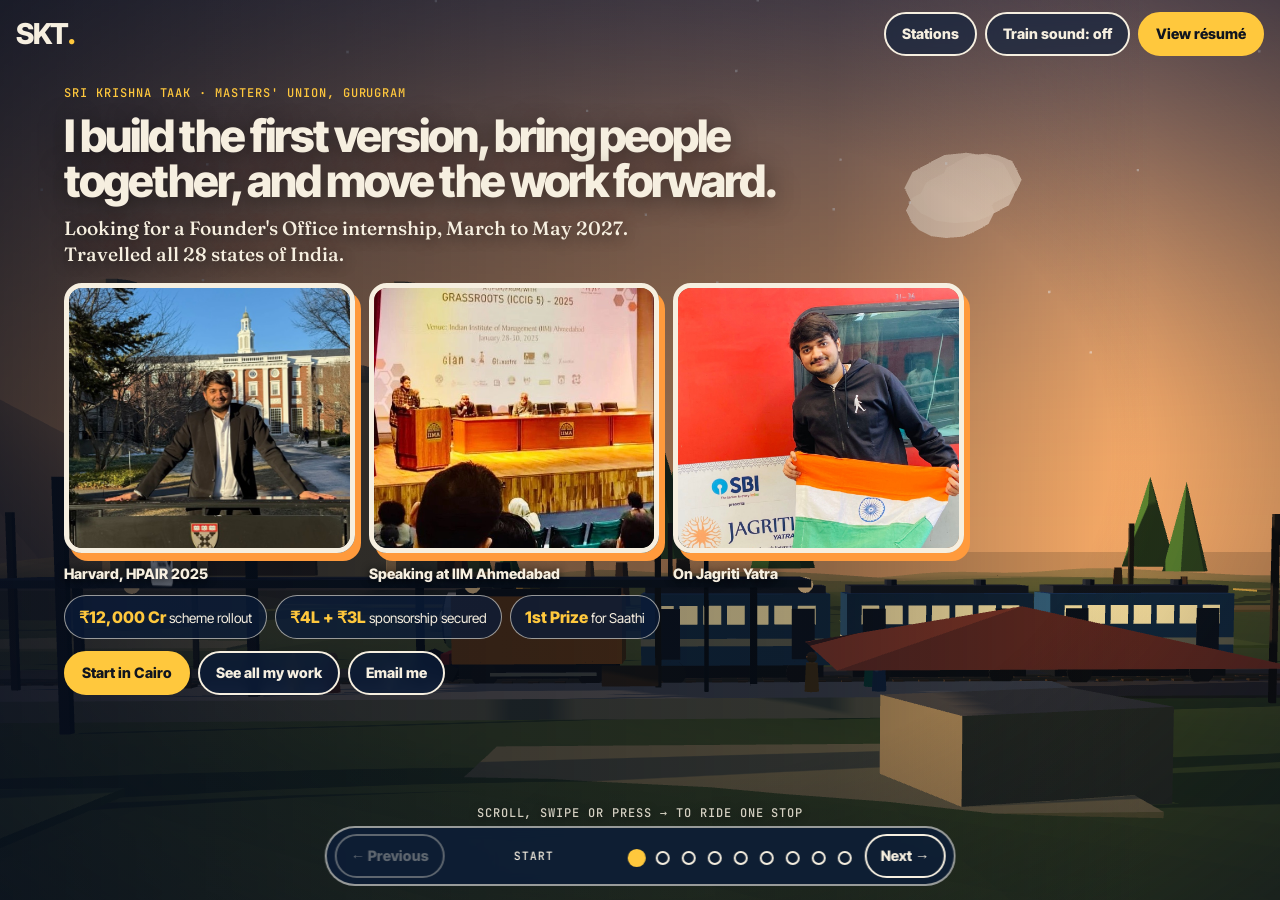
==== commit 2bc89e0d: "Link each logo to its organisation's website Co-Authored-By: Claude Sonnet 5.5 <noreply@anthropic.co" ====
--- a/index.html
+++ b/index.html
@@ -50,10 +50,10 @@
   <header><h1>Sri Krishna Taak</h1>
   <p class="lead">I build the first version, bring people together, and move the work forward.</p><p>Looking for a Founder&#x27;s Office internship, March to May 2027. Travelled all 28 states of India.</p>
   <p><a class="btn big" href="mailto:sri.krishna2028@mastersunion.org">Email me</a> <a class="btn" href="resume.pdf" target="_blank" rel="noopener">View r&eacute;sum&eacute;</a></p></header>
-  <article id="p-icon-creations"><h2><span class="mono">01 · Icon Creations · 2023</span><br>Cairo: where the journey starts</h2><section class="pitem"><h3>Icon Creations <span class="mono">Cairo, Jun to Jul 2023</span></h3><div class="logos"><span class="lg"><img src="assets/logos/icon.jpg" alt="Icon Creations" height="30"></span></div><dl class="rac"><div><dt>The win</dt><dd>Recognized as a top-performing intern in a six-week paid placement.</dd></div><div><dt>My move</dt><dd>Created social content, copy, articles, and research for the agency. Quality-tested a client AI chatbot.</dd></div><div><dt>Backdrop</dt><dd>My first international operating role, at Icon Creations in Cairo.</dd></div></dl><div class="cmeta"><figure class="quote"><blockquote>&ldquo;Krishna is a driven, committed, and smart professional with a passion for discovery, and he would be a valuable addition to any team in any industry.&rdquo;</blockquote><figcaption><b>Raymond Ayac</b> Marketing Director at Nado’s Jewellery. Managed Sri directly at Icon Creations. <a href="https://www.linkedin.com/in/sri-krishna9/details/recommendations/" target="_blank" rel="noopener">LinkedIn recommendation<span class="sr"> (opens in a new tab)</span></a></figcaption></figure><p class="src">Source: Icon Creations experience letter and paid-internship certificate (documents held privately)</p></div></section></article><article id="p-campus-government"><h2><span class="mono">02 · Government and campus · 2023 to 2024</span><br>Government and campus, 2023 to 2024</h2><section class="pitem"><h3>Collector&#x27;s Office <span class="mono">Narayanpet, Aug to Sep 2023</span></h3><div class="logos"><span class="lg"><img src="assets/logos/telangana.svg" alt="Government of Telangana" height="30"></span></div><dl class="rac"><div><dt>The win</dt><dd>Worked on the district rollout of Gruha Lakshmi, a ₹12,000-crore scheme covering about 4 million people.</dd></div><div><dt>My move</dt><dd>Joined 25+ senior government meetings, made 50 field visits and supported 4 grievance sessions with 200+ citizens.</dd></div><div><dt>Backdrop</dt><dd>The figures are the scheme&#x27;s size, not a budget I managed.</dd></div></dl><div class="cmeta"><p class="src">Source: internship certificate from the District Collector (held privately) and résumé</p></div></section><section class="pitem"><h3>AIESEC Ahmedabad <span class="mono">Aug 2023 to Jul 2024</span></h3><div class="logos"><span class="lg"><img src="assets/logos/aiesec.jpg" alt="AIESEC" height="30"></span></div><dl class="rac"><div><dt>The win</dt><dd>Helped secure 10+ exchange approvals and earned Best Team Leader and Best Team recognition.</dd></div><div><dt>My move</dt><dd>Built international relationships and worked on recruitment and onboarding.</dd></div><div><dt>Backdrop</dt><dd>A year in a student-run international organization.</dd></div></dl><div class="cmeta"><p class="src">Source: résumé and AIESEC Ahmedabad experience letter</p></div></section><section class="pitem"><h3>TEDxIIS <span class="mono">Dec 2023</span></h3><div class="logos"><span class="lg tx" role="img" aria-label="TEDx">TED<i>x</i></span></div><dl class="rac"><div><dt>The win</dt><dd>Organiser and licensee of the institute&#x27;s first TEDx, 250+ attendees.</dd></div><div><dt>My move</dt><dd>Worked across speakers, sponsorships, and a 30-person organizing team.</dd></div><div><dt>Backdrop</dt><dd>An event built from the ground up at Gujarat University.</dd></div></dl><figure class="thumb"><img src="assets/work/tedx-team.jpg" alt="The TEDxIIS organizing team standing beside the lit TEDxIIS sign" width="132" height="92" decoding="async" loading=lazy><figcaption>The TEDxIIS organizing team</figcaption></figure><div class="cmeta"><p class="src">Source: résumé; team figures are the team&#x27;s</p></div></section><section class="pitem"><h3>Kashmir Festival <span class="mono">Gandhinagar</span></h3><div class="logos"><span class="lg"><img src="assets/logos/iis.png" alt="Indian Institute of Sustainability" height="30"></span></div><dl class="rac"><div><dt>The win</dt><dd>Led 30 students at a festival attended by the Union Home Minister.</dd></div><div><dt>My move</dt><dd>Ran the student team for the festival.</dd></div><div><dt>Backdrop</dt><dd>A campus role at the Indian Institute of Sustainability.</dd></div></dl><div class="cmeta"></div></section></article><article id="p-field-research"><h2><span class="mono">03 · Field and research · 2024</span><br>Field and research, 2024</h2><section class="pitem"><h3>Shodh Yatra <span class="mono">Rajasthan, Jun 2024</span></h3><dl class="rac"><div><dt>The win</dt><dd>Core organiser of a 140 km Shodh Yatra through 12 villages in Rajasthan.</dd></div><div><dt>My move</dt><dd>Managed accommodation and the route, supported 20+ meetings, and coordinated with police and district officials.</dd></div><div><dt>Backdrop</dt><dd>Nearly 90% of post-yatra reports came in. I also joined the Nagaland and Bihar yatras, with SRISTI.</dd></div></dl><figure class="thumb"><img src="assets/work/iccg5-podium.jpg" alt="A speaker at the podium on the stage of the Fifth International Conference on Creativity and Innovation at Grassroots (ICCIG 5) at IIM Ahmedabad, January 2025" width="132" height="92" decoding="async" loading=lazy><figcaption>Presenting Shodh Yatra learnings at ICCG 5, IIM Ahmedabad, 28 to 30 Jan 2025</figcaption></figure><div class="cmeta"><figure class="quote"><blockquote>&ldquo;He listens carefully, treats everyone with respect, and makes sure no one feels left out.&rdquo;</blockquote><figcaption><b>Chetan V. Patel</b> Secretary, SRISTI; National Coordinator, Shodh Yatra. From a letter of recommendation.</figcaption></figure><p class="src">Source: SRISTI letter of recommendation, participation certificates and the ICCG 5 photo</p></div></section><section class="pitem"><h3>Akshaya Patra <span class="mono">Ahmedabad, Jun 2024</span></h3><div class="logos"><span class="lg"><img src="assets/logos/akshaya.png" alt="The Akshaya Patra Foundation" height="30"></span></div><dl class="rac"><div><dt>The win</dt><dd>Verified 700+ assets valued at ₹20+ crore.</dd></div><div><dt>My move</dt><dd>Reviewed the inventory and developed a QR-based tracking approach.</dd></div><div><dt>Backdrop</dt><dd>An asset-verification internship in nonprofit operations.</dd></div></dl><div class="cmeta"><p class="src">Source: résumé (figures); completion certificate, 1 to 30 Jun 2024</p></div></section><section class="pitem"><h3>NITI Aayog <span class="mono">New Delhi, Aug to Oct 2024</span></h3><div class="logos"><span class="lg"><img src="assets/logos/niti.png" alt="NITI Aayog" height="30"></span></div><dl class="rac"><div><dt>The win</dt><dd>Produced a research recommendation on pulse-market volatility.</dd></div><div><dt>My move</dt><dd>Analysed production, import, and price data and compared policy choices.</dd></div><div><dt>Backdrop</dt><dd>A policy research internship focused on agricultural trade.</dd></div></dl><div class="cmeta"><p class="src">Source: résumé. Research output; adoption is not claimed</p></div></section></article><article id="p-competing"><h2><span class="mono">04 · Competing and organising · 2025 to 2026</span><br>Competing and organising, 2025 to 2026</h2><section class="pitem"><h3>HPAIR Impact Challenge <span class="mono">Harvard, Feb 2025</span></h3><div class="logos"><span class="lg"><img src="assets/logos/harvard.svg" alt="Harvard (HPAIR conference)" height="30"></span></div><dl class="rac"><div><dt>The win</dt><dd>Won Round 1 of the HPAIR Impact Challenge on 9 February 2025.</dd></div><div><dt>My move</dt><dd>Built a finance model for slum schools in Nairobi.</dd></div><div><dt>Backdrop</dt><dd>A conference competition with participants from 40+ countries. The HPAIR letter confirms the first round only.</dd></div></dl><figure class="thumb"><img src="assets/img/hbs-harvard-business-school.jpg" alt="Sri Krishna standing in front of the Harvard Business School sign" width="132" height="92" decoding="async" loading=lazy><figcaption>At Harvard Business School during the HPAIR conference</figcaption></figure><div class="cmeta"><p class="src">Source: résumé and HPAIR letter</p></div></section><section class="pitem"><h3>Prompt2Profit <span class="mono">Three campuses, 2026</span></h3><div class="logos"><span class="lg"><img src="assets/logos/iitgn.png" alt="IIT Gandhinagar" height="30"></span><span class="lg"><img src="assets/logos/nitw.png" alt="NIT Warangal" height="30"></span><span class="lg"><img src="assets/logos/svnit.png" alt="SVNIT Surat" height="30"></span></div><dl class="rac"><div><dt>The win</dt><dd>Co-hosted three hackathons at IIT Gandhinagar, NIT Warangal and SVNIT Surat.</dd></div><div><dt>My move</dt><dd>Hosted them representing Masters&#x27; Union.</dd></div><div><dt>Backdrop</dt><dd>Event totals from my résumé: 412 registrants, 236 teams and 86 organisations. Not a personal result.</dd></div></dl><div class="cmeta"><p class="src">Source: résumé and my LinkedIn posts</p></div></section><section class="pitem"><h3>Soft Launch <span class="mono">Venture</span></h3><dl class="rac"><div><dt>The win</dt><dd>Generated ₹1 lakh+ in team revenue.</dd></div><div><dt>My move</dt><dd>Co-built a six-person commerce operation using Shopify, Razorpay, and Shiprocket.</dd></div><div><dt>Backdrop</dt><dd>A hands-on entrepreneurial experiment. The revenue is the team&#x27;s, not mine.</dd></div></dl><div class="cmeta"><p class="src">Source: résumé</p></div></section><section class="pitem"><h3>Bharat Builders Prize <span class="mono">Growth team</span></h3><div class="logos"><span class="lg"><img src="assets/logos/mu.png" alt="Masters&#x27; Union" height="30"></span></div><dl class="rac"><div><dt>The win</dt><dd>Served on the growth team for a national AI competition.</dd></div><div><dt>My move</dt><dd>Designed strategies for organising hackathons.</dd></div><div><dt>Backdrop</dt><dd>A role in the Masters&#x27; Union Director&#x27;s Office. The ₹10 lakh was the winner&#x27;s prize, not mine.</dd></div></dl><div class="cmeta"><p class="src">Source: résumé</p></div></section><section class="pitem"><h3>Jagriti Yatra <span class="mono">2023 to 2026</span></h3><div class="logos"><span class="lg"><img src="assets/logos/jagriti.webp" alt="Jagriti Yatra" height="30"></span></div><dl class="rac"><div><dt>The win</dt><dd>Yatri in 2023, ambassador in 2024 and 2025, selection committee in 2026.</dd></div><div><dt>My move</dt><dd>In 2026, hosted a podcast and moderated a fireside chat with Shashank Mani, MP and founder of Jagriti Yatra.</dd></div><div><dt>Backdrop</dt><dd>Four years with the same entrepreneurship journey, from participant to helping select.</dd></div></dl><figure class="thumb"><img src="assets/work/jagriti-train.jpg" alt="Sri Krishna Taak holding the Indian flag beside the Jagriti Yatra train" width="132" height="92" decoding="async" loading=lazy><figcaption>Beside the Jagriti Yatra train</figcaption></figure><div class="cmeta"><p class="src">Source: my own account and résumé</p></div></section><section class="pitem"><h3>Awards and reach <span class="mono">2026</span></h3><div class="logos"><span class="lg"><img src="assets/logos/iift.png" alt="IIFT Delhi" height="30"></span></div><dl class="rac"><div><dt>The win</dt><dd>3rd place, The Policy Gazette 2026, IIFT Delhi.</dd></div><div><dt>My move</dt><dd>2nd runner-up of 90 teams, goSTOPS One Day Challenge.</dd></div><div><dt>Backdrop</dt><dd>11,058 LinkedIn followers on 25 November 2026.</dd></div></dl><div class="cmeta"><p class="src">Source: résumé and my LinkedIn profile</p></div></section></article><article id="p-resumefit"><h2><span class="mono">05 · ResumeFit · 2026</span><br>ResumeFit: a résumé tool that cannot invent</h2><section class="pitem"><h3>ResumeFit <span class="mono">Built and launched, Nov 2026</span></h3><dl class="rac"><div><dt>The win</dt><dd>Built and launched an AI-assisted résumé-tailoring web app.</dd></div><div><dt>My move</dt><dd>Developed document parsing, job matching, five templates, an application tracker, and a guardrail against invented experience.</dd></div><div><dt>Backdrop</dt><dd>A personal product build to make role-specific applications easier. I have since left the project.</dd></div></dl><figure class="thumb"><img src="assets/work/rf-live-landing.jpg" alt="The ResumeFit home page with the headline &#x27;A tailored resume for every job. Every line true.&#x27;" width="132" height="92" decoding="async" loading=lazy><figcaption>ResumeFit home page, captured 24 Nov 2026</figcaption></figure><div class="cmeta"><ul class="proof"><li><a class="chip" href="https://resumefit-xrme.onrender.com/" target="_blank" rel="noopener noreferrer">Live product (first load may take up to a minute)<span class="sr"> (opens in a new tab)</span></a></li><li><a class="chip" href="https://www.producthunt.com/products/resumefit-3" target="_blank" rel="noopener noreferrer">Product Hunt listing<span class="sr"> (opens in a new tab)</span></a></li></ul></div></section><details class="pcase" open><summary>Detail: ResumeFit: a résumé tool that cannot invent</summary><article class="case" id="plain-case-resumefit"><header><p class="mono">Detail</p><h2 class="cs-title" tabindex="-1">ResumeFit: a résumé tool that cannot invent</h2><dl class="meta"><div><dt>Role</dt><dd>Builder</dd></div><div><dt>Built with</dt><dd>Claude (AI-assisted development)</dd></div><div><dt>Status</dt><dd>I have since left the project. The site is still online.</dd></div></dl></header><p class="lead">ResumeFit rebuilds a résumé around one job posting using only what the user has done, and reports the requirements they cannot honestly claim. I built it with Claude and launched it in November 2026. I have since left the project.</p><h3>What I built</h3><p>Sign-up with email confirmation, PDF and Word résumé import into a structured profile, a tailoring pipeline, a match report, five résumé templates, chat refinement, an application tracker, and a free keyword checker that needs no account.</p><h3>The guardrail, enforced three times</h3><ul class="rule"><li>The prompt lets the model cite only fact ids it was given, and every number must appear in a cited fact.</li><li>A validator drops bullets without valid citations, restores your own wording when a number was invented, removes skills that are not in your profile, and turns unsupported matches into gaps.</li><li>The database re-checks every citation before a version is saved.</li></ul><p class="note">From the project README. The repository is private, so this is documented, not publicly inspectable.</p><figure class=""><img src="assets/work/rf-rejected-claim.jpg" alt="Two cards: &#x27;What you wrote: Managed a budget of $4.5K&#x27; and an AI rewrite with $4.5M struck out and stamped Rejected, number changed" loading="lazy" decoding="async"><figcaption>Product Hunt launch graphic with sample text. It illustrates the rule; it is not a real user&#x27;s résumé.</figcaption></figure><figure class=""><img src="assets/work/rf-app-doc.jpg" alt="The ResumeFit app showing a tailored one-page résumé for a fictional finance analyst" loading="lazy" decoding="async"><figcaption>The app&#x27;s résumé view with a fictional profile and test data.</figcaption></figure><h3>A product decision</h3><ol class="timeline"><li><b>7 Nov 2026</b><span>First commit. A $4, 30-day pass was part of the design.</span></li><li><b>About 12 Nov</b><span>Product Hunt launch with one free preview, then $4 for 30 days.</span></li><li><b>14 Nov</b><span>I paused payments and made the product free during the beta.</span></li></ol><p>I made it free because the paid pass was not converting. The dates come from the commit history. The Product Hunt listing shows that it shipped; I have no paying users or traction numbers to report.</p><ul class="proof"><li><a class="chip" href="https://resumefit-xrme.onrender.com/" target="_blank" rel="noopener noreferrer">Open ResumeFit (first load may take up to a minute)<span class="sr"> (opens in a new tab)</span></a></li><li><a class="chip" href="https://www.producthunt.com/products/resumefit-3" target="_blank" rel="noopener noreferrer">Product Hunt listing<span class="sr"> (opens in a new tab)</span></a></li></ul></article></details></article><article id="p-saathi"><h2><span class="mono">06 · Saathi · 2026</span><br>Saathi: First Prize at Tetr LaunchLab</h2><section class="pitem"><h3>Saathi <span class="mono">Prototype, 2026</span></h3><dl class="rac"><div><dt>The win</dt><dd>Won First Prize at Tetr LaunchLab, a 3-day startup sprint, with a working Saathi prototype and a US$300 cash prize.</dd></div><div><dt>My move</dt><dd>Prototyped a way for families to organize healthcare documents and care information.</dd></div><div><dt>Backdrop</dt><dd>A personal healthcare coordination experiment, judged on distribution, marketing strategy and execution. I have since left the project.</dd></div></dl><figure class="thumb"><img src="assets/work/tetr-certificate.jpg" alt="Tetr LaunchLab Certificate of Achievement awarding Sri Krishna First Prize in a 3-day startup sprint, with a 300 US dollar cash prize, issued 8 May 2026" width="132" height="92" decoding="async" loading=lazy><figcaption>Tetr LaunchLab certificate, 8 May 2026</figcaption></figure><div class="cmeta"><p class="src">Source: Tetr LaunchLab certificate, issued 8 May 2026</p></div></section></article><article id="p-caseunion"><h2><span class="mono">07 · CaseUnion and Careers Club · 2026</span><br>CaseUnion and the career clubs</h2><section class="pitem"><h3>CaseUnion 4.0 <span class="mono">Nov 2026, finale 12 Dec</span></h3><div class="logos"><span class="lg"><img src="assets/logos/mu.png" alt="Masters&#x27; Union" height="30"></span></div><dl class="rac"><div><dt>The win</dt><dd>Individually secured ₹4 lakh in sponsorship and ₹3 lakh in kind for CaseUnion 4.0.</dd></div><div><dt>My move</dt><dd>Built AI agents on Muse that automated custom outreach, and used the same method to drive registrations from all 22 IIMs, 15 IITs, 18 NITs and 600+ other colleges.</dd></div><div><dt>Backdrop</dt><dd>3,800+ registrations by 23 November 2026, and Masters&#x27; Union&#x27;s first collaboration with Harvard (as content partner). As VP Careers, I also coordinated clubs and campus teams.</dd></div></dl><figure class="thumb"><img src="assets/work/cu-event-cover.jpg" alt="CaseUnion 4.0 event banner: National Business Case Competition, finale 12 December 2026, prize pool 5 lakh rupees, with partner logos and their roles" width="132" height="92" decoding="async" loading=lazy><figcaption>Event creative with the finale date and partner roles</figcaption></figure><div class="cmeta"><ul class="proof"><li><a class="chip" href="https://unstop.com/college-fests/caseunion-40-masters-union-school-of-business-519098" target="_blank" rel="noopener noreferrer">Event page on Unstop<span class="sr"> (opens in a new tab)</span></a></li></ul></div></section><details class="pcase" open><summary>Detail: CaseUnion 4.0: a national case competition</summary><article class="case" id="plain-case-caseunion"><header><p class="mono">Detail</p><h2 class="cs-title" tabindex="-1">CaseUnion 4.0: a national case competition</h2><dl class="meta"><div><dt>Role</dt><dd>VP Careers</dd></div><div><dt>Where</dt><dd>Masters&#x27; Union, Gurugram</dd></div><div><dt>Dates</dt><dd>Festival 15 Nov to 14 Dec 2026; finale 12 Dec</dd></div></dl></header><p class="lead">I built AI outreach agents and used them to win sponsors and drive registrations. CaseUnion 4.0 had 3,800+ registrations by 23 November 2026, a dated snapshot, not a final outcome.</p><figure class=""><img src="assets/work/cu-entries-strip.jpg" alt="Crop of the CaseUnion 24 Hours Left creative: 3,800+ entries from IIMs, IITs and NITs, with Aerostar Helmets as co-powering sponsor, Harvard Business Impact as content partner, and Thinking Spree, Jagriti Yatra and Ditto by Finshots as case partners" loading="lazy" decoding="async"><figcaption>Crop of the 23 Nov 2026 event creative. The partner labels are the creative&#x27;s own.</figcaption></figure><h3>What I did</h3><p>The problem: the competition needed sponsors and entries from campuses across India, and writing to each person by hand was too slow.</p><p>What I did, individually: I built AI agents on Muse that automated custom outreach, with each message written for the person receiving it.</p><p>Sponsors: I secured ₹4 lakh in sponsorship and ₹3 lakh in kind.</p><p>Campuses: I used the same method to drive registrations. Entries came from all 22 IIMs, 15 IITs, 18 NITs and 600+ other colleges.</p><p>As VP Careers, I also coordinated student clubs and campus teams. The creative lists me as the registration contact, as CaseUnion Head and VP Careers.</p><h3>What the figures are</h3><ul class="rule"><li>3,800+ is the entry count on the event creative of 23 Nov 2026. The Unstop event page showed 4,745 registrations when I read it on 25 Nov 2026, after registrations closed on 23 Nov. Both are snapshots; the finale is on 12 Dec.</li><li>₹4 lakh in sponsorship and ₹3 lakh in kind are the amounts I secured across partners, as I state them. They are separate from the ₹5 lakh, which is the festival&#x27;s prize pool and not mine.</li><li>Harvard Business Impact is labelled as content partner on the creative. It is not a title partnership. I describe it as the school&#x27;s first collaboration with Harvard; other partner roles are as the creative labels them.</li></ul><h3>Speaking</h3><p>I was invited to speak about case competitions and careers at Ramaiah University&#x27;s Arthabodha Economics Club (online, 30 Sep 2026) and at Fetch-a-thon 3.0 at Masters&#x27; Union (11 Oct 2026, as VP Careers).</p><figure class=""><img src="assets/work/fetchathon-speaker.jpg" alt="Fetch-a-thon 3.0 speaker poster: Sri Krishna, VP Careers, Masters&#x27; Union, 11 October 2026, 10 AM to 2 PM, Masters&#x27; Union Gurugram" loading="lazy" decoding="async"><figcaption>Fetch-a-thon 3.0 speaker poster, 11 Oct 2026</figcaption></figure><h3>Separate from CaseUnion</h3><p>As elected Vice President, Careers, my term covered 40 events in 5 months across 13 clubs on a ₹25 lakh budget, including three full-day hackathons (two on AI) and 400,000+ impressions. These are club figures from my résumé, not part of the CaseUnion count and not a personal result.</p><ul class="proof"><li><a class="chip" href="https://unstop.com/college-fests/caseunion-40-masters-union-school-of-business-519098" target="_blank" rel="noopener noreferrer">Event page on Unstop<span class="sr"> (opens in a new tab)</span></a></li></ul></article></details><section class="pitem"><h3>Careers Club <span class="mono">Elected VP, 2026</span></h3><div class="logos"><span class="lg"><img src="assets/logos/mu.png" alt="Masters&#x27; Union" height="30"></span></div><dl class="rac"><div><dt>The win</dt><dd>13 Masters&#x27; Union career clubs report to me, and I manage them.</dd></div><div><dt>My move</dt><dd>As elected VP, Careers, I lead the Consulting, Marketing, CommerceX, Product Management, AI, FinTech and other career clubs.</dd></div><div><dt>Backdrop</dt><dd>40 events in 5 months on a ₹25 lakh budget, including three full-day hackathons.</dd></div></dl><div class="cmeta"><p class="src">Source: résumé</p></div></section><section class="pitem"><h3>8X hackathon <span class="mono">30 Aug 2026</span></h3><div class="logos"><span class="lg"><img src="assets/logos/mu.png" alt="Masters&#x27; Union" height="30"></span></div><dl class="rac"><div><dt>The win</dt><dd>Organised a one-day mobile app hackathon with 8X, a London-based company.</dd></div><div><dt>My move</dt><dd>Coordinated 8X, Student Affairs, students, volunteers, mentors and judges as the point of contact.</dd></div><div><dt>Backdrop</dt><dd>At Masters&#x27; Union. Students went from idea to prototype and pitch in a day.</dd></div></dl><div class="cmeta"><p class="src">Source: my own account</p></div></section></article><article id="p-contact"><h2><span class="mono">08 · Next stop · Mar to May 2027</span><br>Bring me an unclear problem</h2><section class="pitem"><h3>Founder&#x27;s Office internship <span class="mono">March to May 2027</span></h3><dl class="rac"><div><dt>The win</dt><dd>I am looking for a Founder&#x27;s Office internship, March to May 2027.</dd></div><div><dt>My move</dt><dd>I would like to own one unclear problem and move it forward with your team.</dd></div><div><dt>Backdrop</dt><dd>If you are hiring, or have a problem like that, send me the problem and a time that suits you.</dd></div></dl><div class="cmeta"></div></section><p>Travelled all 28 states of India.</p><ul class="proof"><li><a class="chip big" href="mailto:sri.krishna2028@mastersunion.org">sri.krishna2028@mastersunion.org</a></li><li><a class="chip" href="https://www.linkedin.com/in/sri-krishna9/" target="_blank" rel="noopener noreferrer">LinkedIn<span class="sr"> (opens in a new tab)</span></a></li><li><a class="chip" href="https://github.com/emailsrikrishna9-hub" target="_blank" rel="noopener noreferrer">GitHub<span class="sr"> (opens in a new tab)</span></a></li><li><a class="chip" href="https://www.producthunt.com/@sri_krishna12" target="_blank" rel="noopener noreferrer">Product Hunt<span class="sr"> (opens in a new tab)</span></a></li></ul></article>
+  <article id="p-icon-creations"><h2><span class="mono">01 · Icon Creations · 2023</span><br>Cairo: where the journey starts</h2><section class="pitem"><h3>Icon Creations <span class="mono">Cairo, Jun to Jul 2023</span></h3><div class="logos"><a class="lg" href="https://icon-creations.com/" target="_blank" rel="noopener noreferrer" title="Icon Creations website" aria-label="Icon Creations website (opens in a new tab)"><img src="assets/logos/icon.jpg" alt="" height="30"></a></div><dl class="rac"><div><dt>The win</dt><dd>Recognized as a top-performing intern in a six-week paid placement.</dd></div><div><dt>My move</dt><dd>Created social content, copy, articles, and research for the agency. Quality-tested a client AI chatbot.</dd></div><div><dt>Backdrop</dt><dd>My first international operating role, at Icon Creations in Cairo.</dd></div></dl><div class="cmeta"><figure class="quote"><blockquote>&ldquo;Krishna is a driven, committed, and smart professional with a passion for discovery, and he would be a valuable addition to any team in any industry.&rdquo;</blockquote><figcaption><b>Raymond Ayac</b> Marketing Director at Nado’s Jewellery. Managed Sri directly at Icon Creations. <a href="https://www.linkedin.com/in/sri-krishna9/details/recommendations/" target="_blank" rel="noopener">LinkedIn recommendation<span class="sr"> (opens in a new tab)</span></a></figcaption></figure><p class="src">Source: Icon Creations experience letter and paid-internship certificate (documents held privately)</p></div></section></article><article id="p-campus-government"><h2><span class="mono">02 · Government and campus · 2023 to 2024</span><br>Government and campus, 2023 to 2024</h2><section class="pitem"><h3>Collector&#x27;s Office <span class="mono">Narayanpet, Aug to Sep 2023</span></h3><div class="logos"><a class="lg" href="https://www.telangana.gov.in/" target="_blank" rel="noopener noreferrer" title="Government of Telangana website" aria-label="Government of Telangana website (opens in a new tab)"><img src="assets/logos/telangana.svg" alt="" height="30"></a></div><dl class="rac"><div><dt>The win</dt><dd>Worked on the district rollout of Gruha Lakshmi, a ₹12,000-crore scheme covering about 4 million people.</dd></div><div><dt>My move</dt><dd>Joined 25+ senior government meetings, made 50 field visits and supported 4 grievance sessions with 200+ citizens.</dd></div><div><dt>Backdrop</dt><dd>The figures are the scheme&#x27;s size, not a budget I managed.</dd></div></dl><div class="cmeta"><p class="src">Source: internship certificate from the District Collector (held privately) and résumé</p></div></section><section class="pitem"><h3>AIESEC Ahmedabad <span class="mono">Aug 2023 to Jul 2024</span></h3><div class="logos"><a class="lg" href="https://www.aiesec.in/" target="_blank" rel="noopener noreferrer" title="AIESEC website" aria-label="AIESEC website (opens in a new tab)"><img src="assets/logos/aiesec.jpg" alt="" height="30"></a></div><dl class="rac"><div><dt>The win</dt><dd>Helped secure 10+ exchange approvals and earned Best Team Leader and Best Team recognition.</dd></div><div><dt>My move</dt><dd>Built international relationships and worked on recruitment and onboarding.</dd></div><div><dt>Backdrop</dt><dd>A year in a student-run international organization.</dd></div></dl><div class="cmeta"><p class="src">Source: résumé and AIESEC Ahmedabad experience letter</p></div></section><section class="pitem"><h3>TEDxIIS <span class="mono">Dec 2023</span></h3><div class="logos"><a class="lg tx" href="https://www.ted.com/tedx" target="_blank" rel="noopener noreferrer" title="TEDx website" aria-label="TEDx website (opens in a new tab)">TED<i>x</i></a></div><dl class="rac"><div><dt>The win</dt><dd>Organiser and licensee of the institute&#x27;s first TEDx, 250+ attendees.</dd></div><div><dt>My move</dt><dd>Worked across speakers, sponsorships, and a 30-person organizing team.</dd></div><div><dt>Backdrop</dt><dd>An event built from the ground up at Gujarat University.</dd></div></dl><figure class="thumb"><img src="assets/work/tedx-team.jpg" alt="The TEDxIIS organizing team standing beside the lit TEDxIIS sign" width="132" height="92" decoding="async" loading=lazy><figcaption>The TEDxIIS organizing team</figcaption></figure><div class="cmeta"><p class="src">Source: résumé; team figures are the team&#x27;s</p></div></section><section class="pitem"><h3>Kashmir Festival <span class="mono">Gandhinagar</span></h3><div class="logos"><a class="lg" href="https://www.gujaratuniversity.ac.in/" target="_blank" rel="noopener noreferrer" title="Indian Institute of Sustainability website" aria-label="Indian Institute of Sustainability website (opens in a new tab)"><img src="assets/logos/iis.png" alt="" height="30"></a></div><dl class="rac"><div><dt>The win</dt><dd>Led 30 students at a festival attended by the Union Home Minister.</dd></div><div><dt>My move</dt><dd>Ran the student team for the festival.</dd></div><div><dt>Backdrop</dt><dd>A campus role at the Indian Institute of Sustainability.</dd></div></dl><div class="cmeta"></div></section></article><article id="p-field-research"><h2><span class="mono">03 · Field and research · 2024</span><br>Field and research, 2024</h2><section class="pitem"><h3>Shodh Yatra <span class="mono">Rajasthan, Jun 2024</span></h3><dl class="rac"><div><dt>The win</dt><dd>Core organiser of a 140 km Shodh Yatra through 12 villages in Rajasthan.</dd></div><div><dt>My move</dt><dd>Managed accommodation and the route, supported 20+ meetings, and coordinated with police and district officials.</dd></div><div><dt>Backdrop</dt><dd>Nearly 90% of post-yatra reports came in. I also joined the Nagaland and Bihar yatras, with SRISTI.</dd></div></dl><figure class="thumb"><img src="assets/work/iccg5-podium.jpg" alt="A speaker at the podium on the stage of the Fifth International Conference on Creativity and Innovation at Grassroots (ICCIG 5) at IIM Ahmedabad, January 2025" width="132" height="92" decoding="async" loading=lazy><figcaption>Presenting Shodh Yatra learnings at ICCG 5, IIM Ahmedabad, 28 to 30 Jan 2025</figcaption></figure><div class="cmeta"><figure class="quote"><blockquote>&ldquo;He listens carefully, treats everyone with respect, and makes sure no one feels left out.&rdquo;</blockquote><figcaption><b>Chetan V. Patel</b> Secretary, SRISTI; National Coordinator, Shodh Yatra. From a letter of recommendation.</figcaption></figure><p class="src">Source: SRISTI letter of recommendation, participation certificates and the ICCG 5 photo</p></div></section><section class="pitem"><h3>Akshaya Patra <span class="mono">Ahmedabad, Jun 2024</span></h3><div class="logos"><a class="lg" href="https://www.akshayapatra.org/" target="_blank" rel="noopener noreferrer" title="The Akshaya Patra Foundation website" aria-label="The Akshaya Patra Foundation website (opens in a new tab)"><img src="assets/logos/akshaya.png" alt="" height="30"></a></div><dl class="rac"><div><dt>The win</dt><dd>Verified 700+ assets valued at ₹20+ crore.</dd></div><div><dt>My move</dt><dd>Reviewed the inventory and developed a QR-based tracking approach.</dd></div><div><dt>Backdrop</dt><dd>An asset-verification internship in nonprofit operations.</dd></div></dl><div class="cmeta"><p class="src">Source: résumé (figures); completion certificate, 1 to 30 Jun 2024</p></div></section><section class="pitem"><h3>NITI Aayog <span class="mono">New Delhi, Aug to Oct 2024</span></h3><div class="logos"><a class="lg" href="https://www.niti.gov.in/" target="_blank" rel="noopener noreferrer" title="NITI Aayog website" aria-label="NITI Aayog website (opens in a new tab)"><img src="assets/logos/niti.png" alt="" height="30"></a></div><dl class="rac"><div><dt>The win</dt><dd>Produced a research recommendation on pulse-market volatility.</dd></div><div><dt>My move</dt><dd>Analysed production, import, and price data and compared policy choices.</dd></div><div><dt>Backdrop</dt><dd>A policy research internship focused on agricultural trade.</dd></div></dl><div class="cmeta"><p class="src">Source: résumé. Research output; adoption is not claimed</p></div></section></article><article id="p-competing"><h2><span class="mono">04 · Competing and organising · 2025 to 2026</span><br>Competing and organising, 2025 to 2026</h2><section class="pitem"><h3>HPAIR Impact Challenge <span class="mono">Harvard, Feb 2025</span></h3><div class="logos"><a class="lg" href="https://www.hpair.org/" target="_blank" rel="noopener noreferrer" title="Harvard (HPAIR conference) website" aria-label="Harvard (HPAIR conference) website (opens in a new tab)"><img src="assets/logos/harvard.svg" alt="" height="30"></a></div><dl class="rac"><div><dt>The win</dt><dd>Won Round 1 of the HPAIR Impact Challenge on 9 February 2025.</dd></div><div><dt>My move</dt><dd>Built a finance model for slum schools in Nairobi.</dd></div><div><dt>Backdrop</dt><dd>A conference competition with participants from 40+ countries. The HPAIR letter confirms the first round only.</dd></div></dl><figure class="thumb"><img src="assets/img/hbs-harvard-business-school.jpg" alt="Sri Krishna standing in front of the Harvard Business School sign" width="132" height="92" decoding="async" loading=lazy><figcaption>At Harvard Business School during the HPAIR conference</figcaption></figure><div class="cmeta"><p class="src">Source: résumé and HPAIR letter</p></div></section><section class="pitem"><h3>Prompt2Profit <span class="mono">Three campuses, 2026</span></h3><div class="logos"><a class="lg" href="https://iitgn.ac.in/" target="_blank" rel="noopener noreferrer" title="IIT Gandhinagar website" aria-label="IIT Gandhinagar website (opens in a new tab)"><img src="assets/logos/iitgn.png" alt="" height="30"></a><a class="lg" href="https://www.nitw.ac.in/" target="_blank" rel="noopener noreferrer" title="NIT Warangal website" aria-label="NIT Warangal website (opens in a new tab)"><img src="assets/logos/nitw.png" alt="" height="30"></a><a class="lg" href="https://www.svnit.ac.in/" target="_blank" rel="noopener noreferrer" title="SVNIT Surat website" aria-label="SVNIT Surat website (opens in a new tab)"><img src="assets/logos/svnit.png" alt="" height="30"></a></div><dl class="rac"><div><dt>The win</dt><dd>Co-hosted three hackathons at IIT Gandhinagar, NIT Warangal and SVNIT Surat.</dd></div><div><dt>My move</dt><dd>Hosted them representing Masters&#x27; Union.</dd></div><div><dt>Backdrop</dt><dd>Event totals from my résumé: 412 registrants, 236 teams and 86 organisations. Not a personal result.</dd></div></dl><div class="cmeta"><p class="src">Source: résumé and my LinkedIn posts</p></div></section><section class="pitem"><h3>Soft Launch <span class="mono">Venture</span></h3><dl class="rac"><div><dt>The win</dt><dd>Generated ₹1 lakh+ in team revenue.</dd></div><div><dt>My move</dt><dd>Co-built a six-person commerce operation using Shopify, Razorpay, and Shiprocket.</dd></div><div><dt>Backdrop</dt><dd>A hands-on entrepreneurial experiment. The revenue is the team&#x27;s, not mine.</dd></div></dl><div class="cmeta"><p class="src">Source: résumé</p></div></section><section class="pitem"><h3>Bharat Builders Prize <span class="mono">Growth team</span></h3><div class="logos"><a class="lg" href="https://mastersunion.org/" target="_blank" rel="noopener noreferrer" title="Masters&#x27; Union website" aria-label="Masters&#x27; Union website (opens in a new tab)"><img src="assets/logos/mu.png" alt="" height="30"></a></div><dl class="rac"><div><dt>The win</dt><dd>Served on the growth team for a national AI competition.</dd></div><div><dt>My move</dt><dd>Designed strategies for organising hackathons.</dd></div><div><dt>Backdrop</dt><dd>A role in the Masters&#x27; Union Director&#x27;s Office. The ₹10 lakh was the winner&#x27;s prize, not mine.</dd></div></dl><div class="cmeta"><p class="src">Source: résumé</p></div></section><section class="pitem"><h3>Jagriti Yatra <span class="mono">2023 to 2026</span></h3><div class="logos"><a class="lg" href="https://www.jagritiyatra.com/" target="_blank" rel="noopener noreferrer" title="Jagriti Yatra website" aria-label="Jagriti Yatra website (opens in a new tab)"><img src="assets/logos/jagriti.webp" alt="" height="30"></a></div><dl class="rac"><div><dt>The win</dt><dd>Yatri in 2023, ambassador in 2024 and 2025, selection committee in 2026.</dd></div><div><dt>My move</dt><dd>In 2026, hosted a podcast and moderated a fireside chat with Shashank Mani, MP and founder of Jagriti Yatra.</dd></div><div><dt>Backdrop</dt><dd>Four years with the same entrepreneurship journey, from participant to helping select.</dd></div></dl><figure class="thumb"><img src="assets/work/jagriti-train.jpg" alt="Sri Krishna Taak holding the Indian flag beside the Jagriti Yatra train" width="132" height="92" decoding="async" loading=lazy><figcaption>Beside the Jagriti Yatra train</figcaption></figure><div class="cmeta"><p class="src">Source: my own account and résumé</p></div></section><section class="pitem"><h3>Awards and reach <span class="mono">2026</span></h3><div class="logos"><a class="lg" href="https://www.iift.ac.in/" target="_blank" rel="noopener noreferrer" title="IIFT Delhi website" aria-label="IIFT Delhi website (opens in a new tab)"><img src="assets/logos/iift.png" alt="" height="30"></a></div><dl class="rac"><div><dt>The win</dt><dd>3rd place, The Policy Gazette 2026, IIFT Delhi.</dd></div><div><dt>My move</dt><dd>2nd runner-up of 90 teams, goSTOPS One Day Challenge.</dd></div><div><dt>Backdrop</dt><dd>11,058 LinkedIn followers on 25 November 2026.</dd></div></dl><div class="cmeta"><p class="src">Source: résumé and my LinkedIn profile</p></div></section></article><article id="p-resumefit"><h2><span class="mono">05 · ResumeFit · 2026</span><br>ResumeFit: a résumé tool that cannot invent</h2><section class="pitem"><h3>ResumeFit <span class="mono">Built and launched, Nov 2026</span></h3><dl class="rac"><div><dt>The win</dt><dd>Built and launched an AI-assisted résumé-tailoring web app.</dd></div><div><dt>My move</dt><dd>Developed document parsing, job matching, five templates, an application tracker, and a guardrail against invented experience.</dd></div><div><dt>Backdrop</dt><dd>A personal product build to make role-specific applications easier. I have since left the project.</dd></div></dl><figure class="thumb"><img src="assets/work/rf-live-landing.jpg" alt="The ResumeFit home page with the headline &#x27;A tailored resume for every job. Every line true.&#x27;" width="132" height="92" decoding="async" loading=lazy><figcaption>ResumeFit home page, captured 24 Nov 2026</figcaption></figure><div class="cmeta"><ul class="proof"><li><a class="chip" href="https://resumefit-xrme.onrender.com/" target="_blank" rel="noopener noreferrer">Live product (first load may take up to a minute)<span class="sr"> (opens in a new tab)</span></a></li><li><a class="chip" href="https://www.producthunt.com/products/resumefit-3" target="_blank" rel="noopener noreferrer">Product Hunt listing<span class="sr"> (opens in a new tab)</span></a></li></ul></div></section><details class="pcase" open><summary>Detail: ResumeFit: a résumé tool that cannot invent</summary><article class="case" id="plain-case-resumefit"><header><p class="mono">Detail</p><h2 class="cs-title" tabindex="-1">ResumeFit: a résumé tool that cannot invent</h2><dl class="meta"><div><dt>Role</dt><dd>Builder</dd></div><div><dt>Built with</dt><dd>Claude (AI-assisted development)</dd></div><div><dt>Status</dt><dd>I have since left the project. The site is still online.</dd></div></dl></header><p class="lead">ResumeFit rebuilds a résumé around one job posting using only what the user has done, and reports the requirements they cannot honestly claim. I built it with Claude and launched it in November 2026. I have since left the project.</p><h3>What I built</h3><p>Sign-up with email confirmation, PDF and Word résumé import into a structured profile, a tailoring pipeline, a match report, five résumé templates, chat refinement, an application tracker, and a free keyword checker that needs no account.</p><h3>The guardrail, enforced three times</h3><ul class="rule"><li>The prompt lets the model cite only fact ids it was given, and every number must appear in a cited fact.</li><li>A validator drops bullets without valid citations, restores your own wording when a number was invented, removes skills that are not in your profile, and turns unsupported matches into gaps.</li><li>The database re-checks every citation before a version is saved.</li></ul><p class="note">From the project README. The repository is private, so this is documented, not publicly inspectable.</p><figure class=""><img src="assets/work/rf-rejected-claim.jpg" alt="Two cards: &#x27;What you wrote: Managed a budget of $4.5K&#x27; and an AI rewrite with $4.5M struck out and stamped Rejected, number changed" loading="lazy" decoding="async"><figcaption>Product Hunt launch graphic with sample text. It illustrates the rule; it is not a real user&#x27;s résumé.</figcaption></figure><figure class=""><img src="assets/work/rf-app-doc.jpg" alt="The ResumeFit app showing a tailored one-page résumé for a fictional finance analyst" loading="lazy" decoding="async"><figcaption>The app&#x27;s résumé view with a fictional profile and test data.</figcaption></figure><h3>A product decision</h3><ol class="timeline"><li><b>7 Nov 2026</b><span>First commit. A $4, 30-day pass was part of the design.</span></li><li><b>About 12 Nov</b><span>Product Hunt launch with one free preview, then $4 for 30 days.</span></li><li><b>14 Nov</b><span>I paused payments and made the product free during the beta.</span></li></ol><p>I made it free because the paid pass was not converting. The dates come from the commit history. The Product Hunt listing shows that it shipped; I have no paying users or traction numbers to report.</p><ul class="proof"><li><a class="chip" href="https://resumefit-xrme.onrender.com/" target="_blank" rel="noopener noreferrer">Open ResumeFit (first load may take up to a minute)<span class="sr"> (opens in a new tab)</span></a></li><li><a class="chip" href="https://www.producthunt.com/products/resumefit-3" target="_blank" rel="noopener noreferrer">Product Hunt listing<span class="sr"> (opens in a new tab)</span></a></li></ul></article></details></article><article id="p-saathi"><h2><span class="mono">06 · Saathi · 2026</span><br>Saathi: First Prize at Tetr LaunchLab</h2><section class="pitem"><h3>Saathi <span class="mono">Prototype, 2026</span></h3><dl class="rac"><div><dt>The win</dt><dd>Won First Prize at Tetr LaunchLab, a 3-day startup sprint, with a working Saathi prototype and a US$300 cash prize.</dd></div><div><dt>My move</dt><dd>Prototyped a way for families to organize healthcare documents and care information.</dd></div><div><dt>Backdrop</dt><dd>A personal healthcare coordination experiment, judged on distribution, marketing strategy and execution. I have since left the project.</dd></div></dl><figure class="thumb"><img src="assets/work/tetr-certificate.jpg" alt="Tetr LaunchLab Certificate of Achievement awarding Sri Krishna First Prize in a 3-day startup sprint, with a 300 US dollar cash prize, issued 8 May 2026" width="132" height="92" decoding="async" loading=lazy><figcaption>Tetr LaunchLab certificate, 8 May 2026</figcaption></figure><div class="cmeta"><p class="src">Source: Tetr LaunchLab certificate, issued 8 May 2026</p></div></section></article><article id="p-caseunion"><h2><span class="mono">07 · CaseUnion and Careers Club · 2026</span><br>CaseUnion and the career clubs</h2><section class="pitem"><h3>CaseUnion 4.0 <span class="mono">Nov 2026, finale 12 Dec</span></h3><div class="logos"><a class="lg" href="https://mastersunion.org/" target="_blank" rel="noopener noreferrer" title="Masters&#x27; Union website" aria-label="Masters&#x27; Union website (opens in a new tab)"><img src="assets/logos/mu.png" alt="" height="30"></a></div><dl class="rac"><div><dt>The win</dt><dd>Individually secured ₹4 lakh in sponsorship and ₹3 lakh in kind for CaseUnion 4.0.</dd></div><div><dt>My move</dt><dd>Built AI agents on Muse that automated custom outreach, and used the same method to drive registrations from all 22 IIMs, 15 IITs, 18 NITs and 600+ other colleges.</dd></div><div><dt>Backdrop</dt><dd>3,800+ registrations by 23 November 2026, and Masters&#x27; Union&#x27;s first collaboration with Harvard (as content partner). As VP Careers, I also coordinated clubs and campus teams.</dd></div></dl><figure class="thumb"><img src="assets/work/cu-event-cover.jpg" alt="CaseUnion 4.0 event banner: National Business Case Competition, finale 12 December 2026, prize pool 5 lakh rupees, with partner logos and their roles" width="132" height="92" decoding="async" loading=lazy><figcaption>Event creative with the finale date and partner roles</figcaption></figure><div class="cmeta"><ul class="proof"><li><a class="chip" href="https://unstop.com/college-fests/caseunion-40-masters-union-school-of-business-519098" target="_blank" rel="noopener noreferrer">Event page on Unstop<span class="sr"> (opens in a new tab)</span></a></li></ul></div></section><details class="pcase" open><summary>Detail: CaseUnion 4.0: a national case competition</summary><article class="case" id="plain-case-caseunion"><header><p class="mono">Detail</p><h2 class="cs-title" tabindex="-1">CaseUnion 4.0: a national case competition</h2><dl class="meta"><div><dt>Role</dt><dd>VP Careers</dd></div><div><dt>Where</dt><dd>Masters&#x27; Union, Gurugram</dd></div><div><dt>Dates</dt><dd>Festival 15 Nov to 14 Dec 2026; finale 12 Dec</dd></div></dl></header><p class="lead">I built AI outreach agents and used them to win sponsors and drive registrations. CaseUnion 4.0 had 3,800+ registrations by 23 November 2026, a dated snapshot, not a final outcome.</p><figure class=""><img src="assets/work/cu-entries-strip.jpg" alt="Crop of the CaseUnion 24 Hours Left creative: 3,800+ entries from IIMs, IITs and NITs, with Aerostar Helmets as co-powering sponsor, Harvard Business Impact as content partner, and Thinking Spree, Jagriti Yatra and Ditto by Finshots as case partners" loading="lazy" decoding="async"><figcaption>Crop of the 23 Nov 2026 event creative. The partner labels are the creative&#x27;s own.</figcaption></figure><h3>What I did</h3><p>The problem: the competition needed sponsors and entries from campuses across India, and writing to each person by hand was too slow.</p><p>What I did, individually: I built AI agents on Muse that automated custom outreach, with each message written for the person receiving it.</p><p>Sponsors: I secured ₹4 lakh in sponsorship and ₹3 lakh in kind.</p><p>Campuses: I used the same method to drive registrations. Entries came from all 22 IIMs, 15 IITs, 18 NITs and 600+ other colleges.</p><p>As VP Careers, I also coordinated student clubs and campus teams. The creative lists me as the registration contact, as CaseUnion Head and VP Careers.</p><h3>What the figures are</h3><ul class="rule"><li>3,800+ is the entry count on the event creative of 23 Nov 2026. The Unstop event page showed 4,745 registrations when I read it on 25 Nov 2026, after registrations closed on 23 Nov. Both are snapshots; the finale is on 12 Dec.</li><li>₹4 lakh in sponsorship and ₹3 lakh in kind are the amounts I secured across partners, as I state them. They are separate from the ₹5 lakh, which is the festival&#x27;s prize pool and not mine.</li><li>Harvard Business Impact is labelled as content partner on the creative. It is not a title partnership. I describe it as the school&#x27;s first collaboration with Harvard; other partner roles are as the creative labels them.</li></ul><h3>Speaking</h3><p>I was invited to speak about case competitions and careers at Ramaiah University&#x27;s Arthabodha Economics Club (online, 30 Sep 2026) and at Fetch-a-thon 3.0 at Masters&#x27; Union (11 Oct 2026, as VP Careers).</p><figure class=""><img src="assets/work/fetchathon-speaker.jpg" alt="Fetch-a-thon 3.0 speaker poster: Sri Krishna, VP Careers, Masters&#x27; Union, 11 October 2026, 10 AM to 2 PM, Masters&#x27; Union Gurugram" loading="lazy" decoding="async"><figcaption>Fetch-a-thon 3.0 speaker poster, 11 Oct 2026</figcaption></figure><h3>Separate from CaseUnion</h3><p>As elected Vice President, Careers, my term covered 40 events in 5 months across 13 clubs on a ₹25 lakh budget, including three full-day hackathons (two on AI) and 400,000+ impressions. These are club figures from my résumé, not part of the CaseUnion count and not a personal result.</p><ul class="proof"><li><a class="chip" href="https://unstop.com/college-fests/caseunion-40-masters-union-school-of-business-519098" target="_blank" rel="noopener noreferrer">Event page on Unstop<span class="sr"> (opens in a new tab)</span></a></li></ul></article></details><section class="pitem"><h3>Careers Club <span class="mono">Elected VP, 2026</span></h3><div class="logos"><a class="lg" href="https://mastersunion.org/" target="_blank" rel="noopener noreferrer" title="Masters&#x27; Union website" aria-label="Masters&#x27; Union website (opens in a new tab)"><img src="assets/logos/mu.png" alt="" height="30"></a></div><dl class="rac"><div><dt>The win</dt><dd>13 Masters&#x27; Union career clubs report to me, and I manage them.</dd></div><div><dt>My move</dt><dd>As elected VP, Careers, I lead the Consulting, Marketing, CommerceX, Product Management, AI, FinTech and other career clubs.</dd></div><div><dt>Backdrop</dt><dd>40 events in 5 months on a ₹25 lakh budget, including three full-day hackathons.</dd></div></dl><div class="cmeta"><p class="src">Source: résumé</p></div></section><section class="pitem"><h3>8X hackathon <span class="mono">30 Aug 2026</span></h3><div class="logos"><a class="lg" href="https://mastersunion.org/" target="_blank" rel="noopener noreferrer" title="Masters&#x27; Union website" aria-label="Masters&#x27; Union website (opens in a new tab)"><img src="assets/logos/mu.png" alt="" height="30"></a></div><dl class="rac"><div><dt>The win</dt><dd>Organised a one-day mobile app hackathon with 8X, a London-based company.</dd></div><div><dt>My move</dt><dd>Coordinated 8X, Student Affairs, students, volunteers, mentors and judges as the point of contact.</dd></div><div><dt>Backdrop</dt><dd>At Masters&#x27; Union. Students went from idea to prototype and pitch in a day.</dd></div></dl><div class="cmeta"><p class="src">Source: my own account</p></div></section></article><article id="p-contact"><h2><span class="mono">08 · Next stop · Mar to May 2027</span><br>Bring me an unclear problem</h2><section class="pitem"><h3>Founder&#x27;s Office internship <span class="mono">March to May 2027</span></h3><dl class="rac"><div><dt>The win</dt><dd>I am looking for a Founder&#x27;s Office internship, March to May 2027.</dd></div><div><dt>My move</dt><dd>I would like to own one unclear problem and move it forward with your team.</dd></div><div><dt>Backdrop</dt><dd>If you are hiring, or have a problem like that, send me the problem and a time that suits you.</dd></div></dl><div class="cmeta"></div></section><p>Travelled all 28 states of India.</p><ul class="proof"><li><a class="chip big" href="mailto:sri.krishna2028@mastersunion.org">sri.krishna2028@mastersunion.org</a></li><li><a class="chip" href="https://www.linkedin.com/in/sri-krishna9/" target="_blank" rel="noopener noreferrer">LinkedIn<span class="sr"> (opens in a new tab)</span></a></li><li><a class="chip" href="https://github.com/emailsrikrishna9-hub" target="_blank" rel="noopener noreferrer">GitHub<span class="sr"> (opens in a new tab)</span></a></li><li><a class="chip" href="https://www.producthunt.com/@sri_krishna12" target="_blank" rel="noopener noreferrer">Product Hunt<span class="sr"> (opens in a new tab)</span></a></li></ul></article>
   <footer><p>An independent portfolio by Sri Krishna Taak. Figures come from my r&eacute;sum&eacute; unless a source is linked or named beside the claim.</p></footer>
 </main>
-<template id="t-icon-creations"><header class="chead"><p class="kicker mono">01 · Icon Creations · 2023</p><span class="stamp" aria-hidden="true"><b>IC</b><i>2023</i></span></header><h2 class="ctitle" tabindex="-1">Cairo: where the journey starts</h2><div class="item open"><p class="iwhen mono">Cairo, Jun to Jul 2023</p><div class="logos"><span class="lg"><img src="assets/logos/icon.jpg" alt="Icon Creations" height="30"></span></div><dl class="rac"><div><dt>The win</dt><dd>Recognized as a top-performing intern in a six-week paid placement.</dd></div><div><dt>My move</dt><dd>Created social content, copy, articles, and research for the agency. Quality-tested a client AI chatbot.</dd></div><div><dt>Backdrop</dt><dd>My first international operating role, at Icon Creations in Cairo.</dd></div></dl><div class="cmeta"><figure class="quote"><blockquote>&ldquo;Krishna is a driven, committed, and smart professional with a passion for discovery, and he would be a valuable addition to any team in any industry.&rdquo;</blockquote><figcaption><b>Raymond Ayac</b> Marketing Director at Nado’s Jewellery. Managed Sri directly at Icon Creations. <a href="https://www.linkedin.com/in/sri-krishna9/details/recommendations/" target="_blank" rel="noopener">LinkedIn recommendation<span class="sr"> (opens in a new tab)</span></a></figcaption></figure><p class="src">Source: Icon Creations experience letter and paid-internship certificate (documents held privately)</p><p class="cact"><button type="button" class="btn big" data-case="letter-icon">See the certificate</button></p></div></div></template><template id="t-campus-government"><header class="chead"><p class="kicker mono">02 · Government and campus · 2023 to 2024</p><span class="stamp" aria-hidden="true"><b>GC</b><i>2023</i></span></header><h2 class="ctitle" tabindex="-1">Government and campus, 2023 to 2024</h2><div class="items"><div class="item open"><button type="button" class="ih" aria-expanded="true"><span class="in"><span class="lg"><img src="assets/logos/telangana.svg" alt="Government of Telangana" height="30"></span>Collector&#x27;s Office</span><span class="iw mono">Narayanpet, Aug to Sep 2023</span></button><div class="ib"><dl class="rac"><div><dt>The win</dt><dd>Worked on the district rollout of Gruha Lakshmi, a ₹12,000-crore scheme covering about 4 million people.</dd></div><div><dt>My move</dt><dd>Joined 25+ senior government meetings, made 50 field visits and supported 4 grievance sessions with 200+ citizens.</dd></div><div><dt>Backdrop</dt><dd>The figures are the scheme&#x27;s size, not a budget I managed.</dd></div></dl><div class="cmeta"><p class="src">Source: internship certificate from the District Collector (held privately) and résumé</p><p class="cact"><button type="button" class="btn big" data-case="letter-collector">See the certificate</button></p></div></div></div><div class="item"><button type="button" class="ih" aria-expanded="false"><span class="in"><span class="lg"><img src="assets/logos/aiesec.jpg" alt="AIESEC" height="30"></span>AIESEC Ahmedabad</span><span class="iw mono">Aug 2023 to Jul 2024</span></button><div class="ib"><dl class="rac"><div><dt>The win</dt><dd>Helped secure 10+ exchange approvals and earned Best Team Leader and Best Team recognition.</dd></div><div><dt>My move</dt><dd>Built international relationships and worked on recruitment and onboarding.</dd></div><div><dt>Backdrop</dt><dd>A year in a student-run international organization.</dd></div></dl><div class="cmeta"><p class="src">Source: résumé and AIESEC Ahmedabad experience letter</p><p class="cact"><button type="button" class="btn big" data-case="letter-aiesec">See the letter</button></p></div></div></div><div class="item"><button type="button" class="ih" aria-expanded="false"><span class="in"><span class="lg tx" role="img" aria-label="TEDx">TED<i>x</i></span>TEDxIIS</span><span class="iw mono">Dec 2023</span></button><div class="ib"><dl class="rac"><div><dt>The win</dt><dd>Organiser and licensee of the institute&#x27;s first TEDx, 250+ attendees.</dd></div><div><dt>My move</dt><dd>Worked across speakers, sponsorships, and a 30-person organizing team.</dd></div><div><dt>Backdrop</dt><dd>An event built from the ground up at Gujarat University.</dd></div></dl><figure class="thumb"><img src="assets/work/tedx-team.jpg" alt="The TEDxIIS organizing team standing beside the lit TEDxIIS sign" width="132" height="92" decoding="async"><figcaption>The TEDxIIS organizing team</figcaption></figure><div class="cmeta"><p class="src">Source: résumé; team figures are the team&#x27;s</p></div></div></div><div class="item"><button type="button" class="ih" aria-expanded="false"><span class="in"><span class="lg"><img src="assets/logos/iis.png" alt="Indian Institute of Sustainability" height="30"></span>Kashmir Festival</span><span class="iw mono">Gandhinagar</span></button><div class="ib"><dl class="rac"><div><dt>The win</dt><dd>Led 30 students at a festival attended by the Union Home Minister.</dd></div><div><dt>My move</dt><dd>Ran the student team for the festival.</dd></div><div><dt>Backdrop</dt><dd>A campus role at the Indian Institute of Sustainability.</dd></div></dl><div class="cmeta"></div></div></div></div></template><template id="t-field-research"><header class="chead"><p class="kicker mono">03 · Field and research · 2024</p><span class="stamp" aria-hidden="true"><b>FR</b><i>2024</i></span></header><h2 class="ctitle" tabindex="-1">Field and research, 2024</h2><div class="items"><div class="item open"><button type="button" class="ih" aria-expanded="true"><span class="in">Shodh Yatra</span><span class="iw mono">Rajasthan, Jun 2024</span></button><div class="ib"><dl class="rac"><div><dt>The win</dt><dd>Core organiser of a 140 km Shodh Yatra through 12 villages in Rajasthan.</dd></div><div><dt>My move</dt><dd>Managed accommodation and the route, supported 20+ meetings, and coordinated with police and district officials.</dd></div><div><dt>Backdrop</dt><dd>Nearly 90% of post-yatra reports came in. I also joined the Nagaland and Bihar yatras, with SRISTI.</dd></div></dl><figure class="thumb"><img src="assets/work/iccg5-podium.jpg" alt="A speaker at the podium on the stage of the Fifth International Conference on Creativity and Innovation at Grassroots (ICCIG 5) at IIM Ahmedabad, January 2025" width="132" height="92" decoding="async"><figcaption>Presenting Shodh Yatra learnings at ICCG 5, IIM Ahmedabad, 28 to 30 Jan 2025</figcaption></figure><div class="cmeta"><figure class="quote"><blockquote>&ldquo;He listens carefully, treats everyone with respect, and makes sure no one feels left out.&rdquo;</blockquote><figcaption><b>Chetan V. Patel</b> Secretary, SRISTI; National Coordinator, Shodh Yatra. From a letter of recommendation.</figcaption></figure><p class="src">Source: SRISTI letter of recommendation, participation certificates and the ICCG 5 photo</p><p class="cact"><button type="button" class="btn big" data-case="letter-sristi">See the letter</button></p></div></div></div><div class="item"><button type="button" class="ih" aria-expanded="false"><span class="in"><span class="lg"><img src="assets/logos/akshaya.png" alt="The Akshaya Patra Foundation" height="30"></span>Akshaya Patra</span><span class="iw mono">Ahmedabad, Jun 2024</span></button><div class="ib"><dl class="rac"><div><dt>The win</dt><dd>Verified 700+ assets valued at ₹20+ crore.</dd></div><div><dt>My move</dt><dd>Reviewed the inventory and developed a QR-based tracking approach.</dd></div><div><dt>Backdrop</dt><dd>An asset-verification internship in nonprofit operations.</dd></div></dl><div class="cmeta"><p class="src">Source: résumé (figures); completion certificate, 1 to 30 Jun 2024</p><p class="cact"><button type="button" class="btn big" data-case="letter-akshaya">See the certificate</button></p></div></div></div><div class="item"><button type="button" class="ih" aria-expanded="false"><span class="in"><span class="lg"><img src="assets/logos/niti.png" alt="NITI Aayog" height="30"></span>NITI Aayog</span><span class="iw mono">New Delhi, Aug to Oct 2024</span></button><div class="ib"><dl class="rac"><div><dt>The win</dt><dd>Produced a research recommendation on pulse-market volatility.</dd></div><div><dt>My move</dt><dd>Analysed production, import, and price data and compared policy choices.</dd></div><div><dt>Backdrop</dt><dd>A policy research internship focused on agricultural trade.</dd></div></dl><div class="cmeta"><p class="src">Source: résumé. Research output; adoption is not claimed</p></div></div></div></div></template><template id="t-competing"><header class="chead"><p class="kicker mono">04 · Competing and organising · 2025 to 2026</p><span class="stamp" aria-hidden="true"><b>CO</b><i>2025</i></span></header><h2 class="ctitle" tabindex="-1">Competing and organising, 2025 to 2026</h2><div class="items"><div class="item open"><button type="button" class="ih" aria-expanded="true"><span class="in"><span class="lg"><img src="assets/logos/harvard.svg" alt="Harvard (HPAIR conference)" height="30"></span>HPAIR Impact Challenge</span><span class="iw mono">Harvard, Feb 2025</span></button><div class="ib"><dl class="rac"><div><dt>The win</dt><dd>Won Round 1 of the HPAIR Impact Challenge on 9 February 2025.</dd></div><div><dt>My move</dt><dd>Built a finance model for slum schools in Nairobi.</dd></div><div><dt>Backdrop</dt><dd>A conference competition with participants from 40+ countries. The HPAIR letter confirms the first round only.</dd></div></dl><figure class="thumb"><img src="assets/img/hbs-harvard-business-school.jpg" alt="Sri Krishna standing in front of the Harvard Business School sign" width="132" height="92" decoding="async"><figcaption>At Harvard Business School during the HPAIR conference</figcaption></figure><div class="cmeta"><p class="src">Source: résumé and HPAIR letter</p></div></div></div><div class="item"><button type="button" class="ih" aria-expanded="false"><span class="in"><span class="lg"><img src="assets/logos/iitgn.png" alt="IIT Gandhinagar" height="30"></span><span class="lg"><img src="assets/logos/nitw.png" alt="NIT Warangal" height="30"></span><span class="lg"><img src="assets/logos/svnit.png" alt="SVNIT Surat" height="30"></span>Prompt2Profit</span><span class="iw mono">Three campuses, 2026</span></button><div class="ib"><dl class="rac"><div><dt>The win</dt><dd>Co-hosted three hackathons at IIT Gandhinagar, NIT Warangal and SVNIT Surat.</dd></div><div><dt>My move</dt><dd>Hosted them representing Masters&#x27; Union.</dd></div><div><dt>Backdrop</dt><dd>Event totals from my résumé: 412 registrants, 236 teams and 86 organisations. Not a personal result.</dd></div></dl><div class="cmeta"><p class="src">Source: résumé and my LinkedIn posts</p></div></div></div><div class="item"><button type="button" class="ih" aria-expanded="false"><span class="in">Soft Launch</span><span class="iw mono">Venture</span></button><div class="ib"><dl class="rac"><div><dt>The win</dt><dd>Generated ₹1 lakh+ in team revenue.</dd></div><div><dt>My move</dt><dd>Co-built a six-person commerce operation using Shopify, Razorpay, and Shiprocket.</dd></div><div><dt>Backdrop</dt><dd>A hands-on entrepreneurial experiment. The revenue is the team&#x27;s, not mine.</dd></div></dl><div class="cmeta"><p class="src">Source: résumé</p></div></div></div><div class="item"><button type="button" class="ih" aria-expanded="false"><span class="in"><span class="lg"><img src="assets/logos/mu.png" alt="Masters&#x27; Union" height="30"></span>Bharat Builders Prize</span><span class="iw mono">Growth team</span></button><div class="ib"><dl class="rac"><div><dt>The win</dt><dd>Served on the growth team for a national AI competition.</dd></div><div><dt>My move</dt><dd>Designed strategies for organising hackathons.</dd></div><div><dt>Backdrop</dt><dd>A role in the Masters&#x27; Union Director&#x27;s Office. The ₹10 lakh was the winner&#x27;s prize, not mine.</dd></div></dl><div class="cmeta"><p class="src">Source: résumé</p></div></div></div><div class="item"><button type="button" class="ih" aria-expanded="false"><span class="in"><span class="lg"><img src="assets/logos/jagriti.webp" alt="Jagriti Yatra" height="30"></span>Jagriti Yatra</span><span class="iw mono">2023 to 2026</span></button><div class="ib"><dl class="rac"><div><dt>The win</dt><dd>Yatri in 2023, ambassador in 2024 and 2025, selection committee in 2026.</dd></div><div><dt>My move</dt><dd>In 2026, hosted a podcast and moderated a fireside chat with Shashank Mani, MP and founder of Jagriti Yatra.</dd></div><div><dt>Backdrop</dt><dd>Four years with the same entrepreneurship journey, from participant to helping select.</dd></div></dl><figure class="thumb"><img src="assets/work/jagriti-train.jpg" alt="Sri Krishna Taak holding the Indian flag beside the Jagriti Yatra train" width="132" height="92" decoding="async"><figcaption>Beside the Jagriti Yatra train</figcaption></figure><div class="cmeta"><p class="src">Source: my own account and résumé</p></div></div></div><div class="item"><button type="button" class="ih" aria-expanded="false"><span class="in"><span class="lg"><img src="assets/logos/iift.png" alt="IIFT Delhi" height="30"></span>Awards and reach</span><span class="iw mono">2026</span></button><div class="ib"><dl class="rac"><div><dt>The win</dt><dd>3rd place, The Policy Gazette 2026, IIFT Delhi.</dd></div><div><dt>My move</dt><dd>2nd runner-up of 90 teams, goSTOPS One Day Challenge.</dd></div><div><dt>Backdrop</dt><dd>11,058 LinkedIn followers on 25 November 2026.</dd></div></dl><div class="cmeta"><p class="src">Source: résumé and my LinkedIn profile</p><p class="cact"><button type="button" class="btn big" data-case="letter-iift">See the result</button></p></div></div></div></div></template><template id="t-resumefit"><header class="chead"><p class="kicker mono">05 · ResumeFit · 2026</p><span class="stamp" aria-hidden="true"><b>RF</b><i>NOV 26</i></span></header><h2 class="ctitle" tabindex="-1">ResumeFit: a résumé tool that cannot invent</h2><div class="item open"><p class="iwhen mono">Built and launched, Nov 2026</p><dl class="rac"><div><dt>The win</dt><dd>Built and launched an AI-assisted résumé-tailoring web app.</dd></div><div><dt>My move</dt><dd>Developed document parsing, job matching, five templates, an application tracker, and a guardrail against invented experience.</dd></div><div><dt>Backdrop</dt><dd>A personal product build to make role-specific applications easier. I have since left the project.</dd></div></dl><figure class="thumb"><img src="assets/work/rf-live-landing.jpg" alt="The ResumeFit home page with the headline &#x27;A tailored resume for every job. Every line true.&#x27;" width="132" height="92" decoding="async"><figcaption>ResumeFit home page, captured 24 Nov 2026</figcaption></figure><div class="cmeta"><ul class="proof"><li><a class="chip" href="https://resumefit-xrme.onrender.com/" target="_blank" rel="noopener noreferrer">Live product (first load may take up to a minute)<span class="sr"> (opens in a new tab)</span></a></li><li><a class="chip" href="https://www.producthunt.com/products/resumefit-3" target="_blank" rel="noopener noreferrer">Product Hunt listing<span class="sr"> (opens in a new tab)</span></a></li></ul><p class="cact"><button type="button" class="btn big" data-case="resumefit">More detail</button></p></div></div></template><template id="t-saathi"><header class="chead"><p class="kicker mono">06 · Saathi · 2026</p><span class="stamp" aria-hidden="true"><b>SA</b><i>2026</i></span></header><h2 class="ctitle" tabindex="-1">Saathi: First Prize at Tetr LaunchLab</h2><div class="item open"><p class="iwhen mono">Prototype, 2026</p><dl class="rac"><div><dt>The win</dt><dd>Won First Prize at Tetr LaunchLab, a 3-day startup sprint, with a working Saathi prototype and a US$300 cash prize.</dd></div><div><dt>My move</dt><dd>Prototyped a way for families to organize healthcare documents and care information.</dd></div><div><dt>Backdrop</dt><dd>A personal healthcare coordination experiment, judged on distribution, marketing strategy and execution. I have since left the project.</dd></div></dl><figure class="thumb"><img src="assets/work/tetr-certificate.jpg" alt="Tetr LaunchLab Certificate of Achievement awarding Sri Krishna First Prize in a 3-day startup sprint, with a 300 US dollar cash prize, issued 8 May 2026" width="132" height="92" decoding="async"><figcaption>Tetr LaunchLab certificate, 8 May 2026</figcaption></figure><div class="cmeta"><p class="src">Source: Tetr LaunchLab certificate, issued 8 May 2026</p></div></div></template><template id="t-caseunion"><header class="chead"><p class="kicker mono">07 · CaseUnion and Careers Club · 2026</p><span class="stamp" aria-hidden="true"><b>CU</b><i>NOV 26</i></span></header><h2 class="ctitle" tabindex="-1">CaseUnion and the career clubs</h2><div class="items"><div class="item open"><button type="button" class="ih" aria-expanded="true"><span class="in"><span class="lg"><img src="assets/logos/mu.png" alt="Masters&#x27; Union" height="30"></span>CaseUnion 4.0</span><span class="iw mono">Nov 2026, finale 12 Dec</span></button><div class="ib"><dl class="rac"><div><dt>The win</dt><dd>Individually secured ₹4 lakh in sponsorship and ₹3 lakh in kind for CaseUnion 4.0.</dd></div><div><dt>My move</dt><dd>Built AI agents on Muse that automated custom outreach, and used the same method to drive registrations from all 22 IIMs, 15 IITs, 18 NITs and 600+ other colleges.</dd></div><div><dt>Backdrop</dt><dd>3,800+ registrations by 23 November 2026, and Masters&#x27; Union&#x27;s first collaboration with Harvard (as content partner). As VP Careers, I also coordinated clubs and campus teams.</dd></div></dl><figure class="thumb"><img src="assets/work/cu-event-cover.jpg" alt="CaseUnion 4.0 event banner: National Business Case Competition, finale 12 December 2026, prize pool 5 lakh rupees, with partner logos and their roles" width="132" height="92" decoding="async"><figcaption>Event creative with the finale date and partner roles</figcaption></figure><div class="cmeta"><ul class="proof"><li><a class="chip" href="https://unstop.com/college-fests/caseunion-40-masters-union-school-of-business-519098" target="_blank" rel="noopener noreferrer">Event page on Unstop<span class="sr"> (opens in a new tab)</span></a></li></ul><p class="cact"><button type="button" class="btn big" data-case="caseunion">More detail</button></p></div></div></div><div class="item"><button type="button" class="ih" aria-expanded="false"><span class="in"><span class="lg"><img src="assets/logos/mu.png" alt="Masters&#x27; Union" height="30"></span>Careers Club</span><span class="iw mono">Elected VP, 2026</span></button><div class="ib"><dl class="rac"><div><dt>The win</dt><dd>13 Masters&#x27; Union career clubs report to me, and I manage them.</dd></div><div><dt>My move</dt><dd>As elected VP, Careers, I lead the Consulting, Marketing, CommerceX, Product Management, AI, FinTech and other career clubs.</dd></div><div><dt>Backdrop</dt><dd>40 events in 5 months on a ₹25 lakh budget, including three full-day hackathons.</dd></div></dl><div class="cmeta"><p class="src">Source: résumé</p></div></div></div><div class="item"><button type="button" class="ih" aria-expanded="false"><span class="in"><span class="lg"><img src="assets/logos/mu.png" alt="Masters&#x27; Union" height="30"></span>8X hackathon</span><span class="iw mono">30 Aug 2026</span></button><div class="ib"><dl class="rac"><div><dt>The win</dt><dd>Organised a one-day mobile app hackathon with 8X, a London-based company.</dd></div><div><dt>My move</dt><dd>Coordinated 8X, Student Affairs, students, volunteers, mentors and judges as the point of contact.</dd></div><div><dt>Backdrop</dt><dd>At Masters&#x27; Union. Students went from idea to prototype and pitch in a day.</dd></div></dl><div class="cmeta"><p class="src">Source: my own account</p></div></div></div></div></template><template id="t-contact"><header class="chead"><p class="kicker mono">08 · Next stop · Mar to May 2027</p><span class="stamp" aria-hidden="true"><b>GO</b><i>2027</i></span></header><h2 class="ctitle" tabindex="-1">Bring me an unclear problem</h2><div class="item open"><p class="lede">I am looking for a Founder&#x27;s Office internship, March to May 2027. I would like to own one unclear problem and move it forward with your team.</p></div><ul class="proof"><li><a class="chip big" href="mailto:sri.krishna2028@mastersunion.org">Email me</a></li><li><a class="chip" href="https://www.linkedin.com/in/sri-krishna9/" target="_blank" rel="noopener noreferrer">LinkedIn<span class="sr"> (opens in a new tab)</span></a></li><li><a class="chip" href="https://github.com/emailsrikrishna9-hub" target="_blank" rel="noopener noreferrer">GitHub<span class="sr"> (opens in a new tab)</span></a></li><li><a class="chip" href="https://www.producthunt.com/@sri_krishna12" target="_blank" rel="noopener noreferrer">Product Hunt<span class="sr"> (opens in a new tab)</span></a></li></ul><h3 class="wtitle">The work, at a glance</h3><p class="wnote">Travelled all 28 states of India</p><div class="board"><section class="wg"><h3 class="mono">Built</h3><ul><li><button type="button" class="wt" data-go="5"><span class="lg tx" aria-hidden="true">R</span><span><b>ResumeFit</b><span class="wd">Built and launched a résumé tool</span><small class="mono">2026</small></span></button></li><li><button type="button" class="wt" data-go="6"><span class="lg tx" aria-hidden="true">S</span><span><b>Saathi</b><span class="wd">1st Prize, Tetr LaunchLab (prototype)</span><small class="mono">2026</small></span></button></li><li><button type="button" class="wt" data-go="4"><span class="lg tx" aria-hidden="true">S</span><span><b>Soft Launch</b><span class="wd">Co-built commerce operation, ₹1 lakh+ team revenue</span><small class="mono">Venture</small></span></button></li></ul></section><section class="wg"><h3 class="mono">Led and organised</h3><ul><li><button type="button" class="wt" data-go="7"><span class="lg"><img src="assets/logos/mu.png" alt="Masters&#x27; Union" height="30"></span><span><b>CaseUnion 4.0</b><span class="wd">Built outreach agents; secured ₹4L sponsorship + ₹3L in kind</span><small class="mono">2026</small></span></button></li><li><button type="button" class="wt" data-go="7"><span class="lg"><img src="assets/logos/mu.png" alt="Masters&#x27; Union" height="30"></span><span><b>Careers Club</b><span class="wd">13 career clubs report to me</span><small class="mono">2026</small></span></button></li><li><button type="button" class="wt" data-go="2"><span class="lg tx" role="img" aria-label="TEDx">TED<i>x</i></span><span><b>TEDxIIS</b><span class="wd">First TEDx at the institute, 250+ attendees</span><small class="mono">2023</small></span></button></li><li><button type="button" class="wt" data-go="4"><span class="lg"><img src="assets/logos/iitgn.png" alt="IIT Gandhinagar" height="30"></span><span><b>Prompt2Profit</b><span class="wd">Co-hosted hackathons at IIT Gandhinagar, NIT Warangal, SVNIT</span><small class="mono">2026</small></span></button></li><li><button type="button" class="wt" data-go="2"><span class="lg"><img src="assets/logos/aiesec.jpg" alt="AIESEC" height="30"></span><span><b>AIESEC</b><span class="wd">10+ exchange approvals, Best Team Leader</span><small class="mono">2023 to 24</small></span></button></li><li><button type="button" class="wt" data-go="2"><span class="lg"><img src="assets/logos/iis.png" alt="Indian Institute of Sustainability" height="30"></span><span><b>Kashmir Festival</b><span class="wd">Led 30 students</span><small class="mono">Gandhinagar</small></span></button></li></ul></section><section class="wg"><h3 class="mono">Government, field and research</h3><ul><li><button type="button" class="wt" data-go="2"><span class="lg"><img src="assets/logos/telangana.svg" alt="Government of Telangana" height="30"></span><span><b>Collector&#x27;s Office</b><span class="wd">Rollout of a ₹12,000 crore welfare scheme</span><small class="mono">2023</small></span></button></li><li><button type="button" class="wt" data-go="3"><span class="lg"><img src="assets/logos/sristi.png" alt="SRISTI" height="30"></span><span><b>Shodh Yatra</b><span class="wd">Core organiser: 140 km through 12 villages</span><small class="mono">2024</small></span></button></li><li><button type="button" class="wt" data-go="3"><span class="lg"><img src="assets/logos/iima.png" alt="IIM Ahmedabad" height="30"></span><span><b>ICCG 5, IIM Ahmedabad</b><span class="wd">Presented Shodh Yatra learnings</span><small class="mono">2025</small></span></button></li><li><button type="button" class="wt" data-go="3"><span class="lg"><img src="assets/logos/akshaya.png" alt="The Akshaya Patra Foundation" height="30"></span><span><b>Akshaya Patra</b><span class="wd">Verified 700+ assets worth ₹20+ crore</span><small class="mono">2024</small></span></button></li><li><button type="button" class="wt" data-go="3"><span class="lg"><img src="assets/logos/niti.png" alt="NITI Aayog" height="30"></span><span><b>NITI Aayog</b><span class="wd">Policy research on pulse-market volatility</span><small class="mono">2024</small></span></button></li></ul></section><section class="wg"><h3 class="mono">Global and recognition</h3><ul><li><button type="button" class="wt" data-go="1"><span class="lg"><img src="assets/logos/icon.jpg" alt="Icon Creations" height="30"></span><span><b>Icon Creations, Cairo</b><span class="wd">Top-performing intern</span><small class="mono">2023</small></span></button></li><li><button type="button" class="wt" data-go="4"><span class="lg"><img src="assets/logos/harvard.svg" alt="Harvard (HPAIR conference)" height="30"></span><span><b>HPAIR, Harvard</b><span class="wd">Won Round 1 of the Impact Challenge</span><small class="mono">2025</small></span></button></li><li><button type="button" class="wt" data-go="4"><span class="lg"><img src="assets/logos/jagriti.webp" alt="Jagriti Yatra" height="30"></span><span><b>Jagriti Yatra</b><span class="wd">Yatri, then ambassador, then selection committee; hosted its founder on a podcast</span><small class="mono">2023 to 2026</small></span></button></li><li><button type="button" class="wt" data-go="4"><span class="lg"><img src="assets/logos/iift.png" alt="IIFT Delhi" height="30"></span><span><b>The Policy Gazette, IIFT Delhi</b><span class="wd">3rd place</span><small class="mono">2026</small></span></button></li></ul></section></div><div class="walso"><span class="mono">Also along the way</span><span class="lg"><img src="assets/logos/rotaract.png" alt="Rotaract" height="30"></span><span class="lg"><img src="assets/logos/tie.png" alt="TiE Ahmedabad" height="30"></span></div></template><template id="c-caseunion"><article class="case" id="case-caseunion"><header><p class="mono">Detail</p><h2 class="cs-title" tabindex="-1">CaseUnion 4.0: a national case competition</h2><dl class="meta"><div><dt>Role</dt><dd>VP Careers</dd></div><div><dt>Where</dt><dd>Masters&#x27; Union, Gurugram</dd></div><div><dt>Dates</dt><dd>Festival 15 Nov to 14 Dec 2026; finale 12 Dec</dd></div></dl></header><p class="lead">I built AI outreach agents and used them to win sponsors and drive registrations. CaseUnion 4.0 had 3,800+ registrations by 23 November 2026, a dated snapshot, not a final outcome.</p><figure class=""><img src="assets/work/cu-entries-strip.jpg" alt="Crop of the CaseUnion 24 Hours Left creative: 3,800+ entries from IIMs, IITs and NITs, with Aerostar Helmets as co-powering sponsor, Harvard Business Impact as content partner, and Thinking Spree, Jagriti Yatra and Ditto by Finshots as case partners" loading="lazy" decoding="async"><figcaption>Crop of the 23 Nov 2026 event creative. The partner labels are the creative&#x27;s own.</figcaption></figure><h3>What I did</h3><p>The problem: the competition needed sponsors and entries from campuses across India, and writing to each person by hand was too slow.</p><p>What I did, individually: I built AI agents on Muse that automated custom outreach, with each message written for the person receiving it.</p><p>Sponsors: I secured ₹4 lakh in sponsorship and ₹3 lakh in kind.</p><p>Campuses: I used the same method to drive registrations. Entries came from all 22 IIMs, 15 IITs, 18 NITs and 600+ other colleges.</p><p>As VP Careers, I also coordinated student clubs and campus teams. The creative lists me as the registration contact, as CaseUnion Head and VP Careers.</p><h3>What the figures are</h3><ul class="rule"><li>3,800+ is the entry count on the event creative of 23 Nov 2026. The Unstop event page showed 4,745 registrations when I read it on 25 Nov 2026, after registrations closed on 23 Nov. Both are snapshots; the finale is on 12 Dec.</li><li>₹4 lakh in sponsorship and ₹3 lakh in kind are the amounts I secured across partners, as I state them. They are separate from the ₹5 lakh, which is the festival&#x27;s prize pool and not mine.</li><li>Harvard Business Impact is labelled as content partner on the creative. It is not a title partnership. I describe it as the school&#x27;s first collaboration with Harvard; other partner roles are as the creative labels them.</li></ul><h3>Speaking</h3><p>I was invited to speak about case competitions and careers at Ramaiah University&#x27;s Arthabodha Economics Club (online, 30 Sep 2026) and at Fetch-a-thon 3.0 at Masters&#x27; Union (11 Oct 2026, as VP Careers).</p><figure class=""><img src="assets/work/fetchathon-speaker.jpg" alt="Fetch-a-thon 3.0 speaker poster: Sri Krishna, VP Careers, Masters&#x27; Union, 11 October 2026, 10 AM to 2 PM, Masters&#x27; Union Gurugram" loading="lazy" decoding="async"><figcaption>Fetch-a-thon 3.0 speaker poster, 11 Oct 2026</figcaption></figure><h3>Separate from CaseUnion</h3><p>As elected Vice President, Careers, my term covered 40 events in 5 months across 13 clubs on a ₹25 lakh budget, including three full-day hackathons (two on AI) and 400,000+ impressions. These are club figures from my résumé, not part of the CaseUnion count and not a personal result.</p><ul class="proof"><li><a class="chip" href="https://unstop.com/college-fests/caseunion-40-masters-union-school-of-business-519098" target="_blank" rel="noopener noreferrer">Event page on Unstop<span class="sr"> (opens in a new tab)</span></a></li></ul></article></template><template id="c-resumefit"><article class="case" id="case-resumefit"><header><p class="mono">Detail</p><h2 class="cs-title" tabindex="-1">ResumeFit: a résumé tool that cannot invent</h2><dl class="meta"><div><dt>Role</dt><dd>Builder</dd></div><div><dt>Built with</dt><dd>Claude (AI-assisted development)</dd></div><div><dt>Status</dt><dd>I have since left the project. The site is still online.</dd></div></dl></header><p class="lead">ResumeFit rebuilds a résumé around one job posting using only what the user has done, and reports the requirements they cannot honestly claim. I built it with Claude and launched it in November 2026. I have since left the project.</p><h3>What I built</h3><p>Sign-up with email confirmation, PDF and Word résumé import into a structured profile, a tailoring pipeline, a match report, five résumé templates, chat refinement, an application tracker, and a free keyword checker that needs no account.</p><h3>The guardrail, enforced three times</h3><ul class="rule"><li>The prompt lets the model cite only fact ids it was given, and every number must appear in a cited fact.</li><li>A validator drops bullets without valid citations, restores your own wording when a number was invented, removes skills that are not in your profile, and turns unsupported matches into gaps.</li><li>The database re-checks every citation before a version is saved.</li></ul><p class="note">From the project README. The repository is private, so this is documented, not publicly inspectable.</p><figure class=""><img src="assets/work/rf-rejected-claim.jpg" alt="Two cards: &#x27;What you wrote: Managed a budget of $4.5K&#x27; and an AI rewrite with $4.5M struck out and stamped Rejected, number changed" loading="lazy" decoding="async"><figcaption>Product Hunt launch graphic with sample text. It illustrates the rule; it is not a real user&#x27;s résumé.</figcaption></figure><figure class=""><img src="assets/work/rf-app-doc.jpg" alt="The ResumeFit app showing a tailored one-page résumé for a fictional finance analyst" loading="lazy" decoding="async"><figcaption>The app&#x27;s résumé view with a fictional profile and test data.</figcaption></figure><h3>A product decision</h3><ol class="timeline"><li><b>7 Nov 2026</b><span>First commit. A $4, 30-day pass was part of the design.</span></li><li><b>About 12 Nov</b><span>Product Hunt launch with one free preview, then $4 for 30 days.</span></li><li><b>14 Nov</b><span>I paused payments and made the product free during the beta.</span></li></ol><p>I made it free because the paid pass was not converting. The dates come from the commit history. The Product Hunt listing shows that it shipped; I have no paying users or traction numbers to report.</p><ul class="proof"><li><a class="chip" href="https://resumefit-xrme.onrender.com/" target="_blank" rel="noopener noreferrer">Open ResumeFit (first load may take up to a minute)<span class="sr"> (opens in a new tab)</span></a></li><li><a class="chip" href="https://www.producthunt.com/products/resumefit-3" target="_blank" rel="noopener noreferrer">Product Hunt listing<span class="sr"> (opens in a new tab)</span></a></li></ul></article></template><template id="c-letter-icon"><article class="case letter"><header><p class="mono">Proof</p><h2 class="cs-title" tabindex="-1">Icon Creations certificate of paid internship</h2></header><p>Confirms the six-week paid placement, 12 June to 26 July 2023, and top-performing intern.</p><figure><img src="assets/proof/icon.jpg" alt="Icon Creations certificate of paid internship"></figure></article></template><template id="c-letter-collector"><article class="case letter"><header><p class="mono">Proof</p><h2 class="cs-title" tabindex="-1">District Collector&#x27;s internship certificate</h2></header><p>Confirms the internship, 18 August to 18 September 2023. Contact details and a family name are covered.</p><figure><img src="assets/proof/collector.jpg" alt="District Collector&#x27;s internship certificate"></figure></article></template><template id="c-letter-aiesec"><article class="case letter"><header><p class="mono">Proof</p><h2 class="cs-title" tabindex="-1">AIESEC experience letter</h2></header><p>Confirms membership, roles and results, August 2023 to July 2024. Signer&#x27;s contact details are cropped.</p><figure><img src="assets/proof/aiesec.jpg" alt="AIESEC experience letter"></figure></article></template><template id="c-letter-sristi"><article class="case letter"><header><p class="mono">Proof</p><h2 class="cs-title" tabindex="-1">SRISTI letter of recommendation, page 1</h2></header><p>From Chetan V. Patel, SRISTI. Contact details are cropped.</p><figure><img src="assets/proof/sristi.jpg" alt="SRISTI letter of recommendation, page 1"></figure></article></template><template id="c-letter-akshaya"><article class="case letter"><header><p class="mono">Proof</p><h2 class="cs-title" tabindex="-1">Akshaya Patra internship certificate</h2></header><p>Confirms the internship and asset verification project, 1 to 30 June 2024. Contact details are covered.</p><figure><img src="assets/proof/akshaya.jpg" alt="Akshaya Patra internship certificate"></figure></article></template><template id="c-letter-iift"><article class="case letter"><header><p class="mono">Proof</p><h2 class="cs-title" tabindex="-1">Policy Gazette 2026 result message</h2></header><p>Message from Team Praxis, IIFT Delhi, announcing third position. From my LinkedIn post.</p><figure><img src="assets/proof/iift.jpg" alt="Policy Gazette 2026 result message"></figure></article></template>
+<template id="t-icon-creations"><header class="chead"><p class="kicker mono">01 · Icon Creations · 2023</p><span class="stamp" aria-hidden="true"><b>IC</b><i>2023</i></span></header><h2 class="ctitle" tabindex="-1">Cairo: where the journey starts</h2><div class="item open"><p class="iwhen mono">Cairo, Jun to Jul 2023</p><div class="logos"><a class="lg" href="https://icon-creations.com/" target="_blank" rel="noopener noreferrer" title="Icon Creations website" aria-label="Icon Creations website (opens in a new tab)"><img src="assets/logos/icon.jpg" alt="" height="30"></a></div><dl class="rac"><div><dt>The win</dt><dd>Recognized as a top-performing intern in a six-week paid placement.</dd></div><div><dt>My move</dt><dd>Created social content, copy, articles, and research for the agency. Quality-tested a client AI chatbot.</dd></div><div><dt>Backdrop</dt><dd>My first international operating role, at Icon Creations in Cairo.</dd></div></dl><div class="cmeta"><figure class="quote"><blockquote>&ldquo;Krishna is a driven, committed, and smart professional with a passion for discovery, and he would be a valuable addition to any team in any industry.&rdquo;</blockquote><figcaption><b>Raymond Ayac</b> Marketing Director at Nado’s Jewellery. Managed Sri directly at Icon Creations. <a href="https://www.linkedin.com/in/sri-krishna9/details/recommendations/" target="_blank" rel="noopener">LinkedIn recommendation<span class="sr"> (opens in a new tab)</span></a></figcaption></figure><p class="src">Source: Icon Creations experience letter and paid-internship certificate (documents held privately)</p><p class="cact"><button type="button" class="btn big" data-case="letter-icon">See the certificate</button></p></div></div></template><template id="t-campus-government"><header class="chead"><p class="kicker mono">02 · Government and campus · 2023 to 2024</p><span class="stamp" aria-hidden="true"><b>GC</b><i>2023</i></span></header><h2 class="ctitle" tabindex="-1">Government and campus, 2023 to 2024</h2><div class="items"><div class="item open haslg"><span class="hlg"><a class="lg" href="https://www.telangana.gov.in/" target="_blank" rel="noopener noreferrer" title="Government of Telangana website" aria-label="Government of Telangana website (opens in a new tab)"><img src="assets/logos/telangana.svg" alt="" height="30"></a></span><button type="button" class="ih" aria-expanded="true"><span class="in">Collector&#x27;s Office</span><span class="iw mono">Narayanpet, Aug to Sep 2023</span></button><div class="ib"><dl class="rac"><div><dt>The win</dt><dd>Worked on the district rollout of Gruha Lakshmi, a ₹12,000-crore scheme covering about 4 million people.</dd></div><div><dt>My move</dt><dd>Joined 25+ senior government meetings, made 50 field visits and supported 4 grievance sessions with 200+ citizens.</dd></div><div><dt>Backdrop</dt><dd>The figures are the scheme&#x27;s size, not a budget I managed.</dd></div></dl><div class="cmeta"><p class="src">Source: internship certificate from the District Collector (held privately) and résumé</p><p class="cact"><button type="button" class="btn big" data-case="letter-collector">See the certificate</button></p></div></div></div><div class="item haslg"><span class="hlg"><a class="lg" href="https://www.aiesec.in/" target="_blank" rel="noopener noreferrer" title="AIESEC website" aria-label="AIESEC website (opens in a new tab)"><img src="assets/logos/aiesec.jpg" alt="" height="30"></a></span><button type="button" class="ih" aria-expanded="false"><span class="in">AIESEC Ahmedabad</span><span class="iw mono">Aug 2023 to Jul 2024</span></button><div class="ib"><dl class="rac"><div><dt>The win</dt><dd>Helped secure 10+ exchange approvals and earned Best Team Leader and Best Team recognition.</dd></div><div><dt>My move</dt><dd>Built international relationships and worked on recruitment and onboarding.</dd></div><div><dt>Backdrop</dt><dd>A year in a student-run international organization.</dd></div></dl><div class="cmeta"><p class="src">Source: résumé and AIESEC Ahmedabad experience letter</p><p class="cact"><button type="button" class="btn big" data-case="letter-aiesec">See the letter</button></p></div></div></div><div class="item haslg"><span class="hlg"><a class="lg tx" href="https://www.ted.com/tedx" target="_blank" rel="noopener noreferrer" title="TEDx website" aria-label="TEDx website (opens in a new tab)">TED<i>x</i></a></span><button type="button" class="ih" aria-expanded="false"><span class="in">TEDxIIS</span><span class="iw mono">Dec 2023</span></button><div class="ib"><dl class="rac"><div><dt>The win</dt><dd>Organiser and licensee of the institute&#x27;s first TEDx, 250+ attendees.</dd></div><div><dt>My move</dt><dd>Worked across speakers, sponsorships, and a 30-person organizing team.</dd></div><div><dt>Backdrop</dt><dd>An event built from the ground up at Gujarat University.</dd></div></dl><figure class="thumb"><img src="assets/work/tedx-team.jpg" alt="The TEDxIIS organizing team standing beside the lit TEDxIIS sign" width="132" height="92" decoding="async"><figcaption>The TEDxIIS organizing team</figcaption></figure><div class="cmeta"><p class="src">Source: résumé; team figures are the team&#x27;s</p></div></div></div><div class="item haslg"><span class="hlg"><a class="lg" href="https://www.gujaratuniversity.ac.in/" target="_blank" rel="noopener noreferrer" title="Indian Institute of Sustainability website" aria-label="Indian Institute of Sustainability website (opens in a new tab)"><img src="assets/logos/iis.png" alt="" height="30"></a></span><button type="button" class="ih" aria-expanded="false"><span class="in">Kashmir Festival</span><span class="iw mono">Gandhinagar</span></button><div class="ib"><dl class="rac"><div><dt>The win</dt><dd>Led 30 students at a festival attended by the Union Home Minister.</dd></div><div><dt>My move</dt><dd>Ran the student team for the festival.</dd></div><div><dt>Backdrop</dt><dd>A campus role at the Indian Institute of Sustainability.</dd></div></dl><div class="cmeta"></div></div></div></div></template><template id="t-field-research"><header class="chead"><p class="kicker mono">03 · Field and research · 2024</p><span class="stamp" aria-hidden="true"><b>FR</b><i>2024</i></span></header><h2 class="ctitle" tabindex="-1">Field and research, 2024</h2><div class="items"><div class="item open"><button type="button" class="ih" aria-expanded="true"><span class="in">Shodh Yatra</span><span class="iw mono">Rajasthan, Jun 2024</span></button><div class="ib"><dl class="rac"><div><dt>The win</dt><dd>Core organiser of a 140 km Shodh Yatra through 12 villages in Rajasthan.</dd></div><div><dt>My move</dt><dd>Managed accommodation and the route, supported 20+ meetings, and coordinated with police and district officials.</dd></div><div><dt>Backdrop</dt><dd>Nearly 90% of post-yatra reports came in. I also joined the Nagaland and Bihar yatras, with SRISTI.</dd></div></dl><figure class="thumb"><img src="assets/work/iccg5-podium.jpg" alt="A speaker at the podium on the stage of the Fifth International Conference on Creativity and Innovation at Grassroots (ICCIG 5) at IIM Ahmedabad, January 2025" width="132" height="92" decoding="async"><figcaption>Presenting Shodh Yatra learnings at ICCG 5, IIM Ahmedabad, 28 to 30 Jan 2025</figcaption></figure><div class="cmeta"><figure class="quote"><blockquote>&ldquo;He listens carefully, treats everyone with respect, and makes sure no one feels left out.&rdquo;</blockquote><figcaption><b>Chetan V. Patel</b> Secretary, SRISTI; National Coordinator, Shodh Yatra. From a letter of recommendation.</figcaption></figure><p class="src">Source: SRISTI letter of recommendation, participation certificates and the ICCG 5 photo</p><p class="cact"><button type="button" class="btn big" data-case="letter-sristi">See the letter</button></p></div></div></div><div class="item haslg"><span class="hlg"><a class="lg" href="https://www.akshayapatra.org/" target="_blank" rel="noopener noreferrer" title="The Akshaya Patra Foundation website" aria-label="The Akshaya Patra Foundation website (opens in a new tab)"><img src="assets/logos/akshaya.png" alt="" height="30"></a></span><button type="button" class="ih" aria-expanded="false"><span class="in">Akshaya Patra</span><span class="iw mono">Ahmedabad, Jun 2024</span></button><div class="ib"><dl class="rac"><div><dt>The win</dt><dd>Verified 700+ assets valued at ₹20+ crore.</dd></div><div><dt>My move</dt><dd>Reviewed the inventory and developed a QR-based tracking approach.</dd></div><div><dt>Backdrop</dt><dd>An asset-verification internship in nonprofit operations.</dd></div></dl><div class="cmeta"><p class="src">Source: résumé (figures); completion certificate, 1 to 30 Jun 2024</p><p class="cact"><button type="button" class="btn big" data-case="letter-akshaya">See the certificate</button></p></div></div></div><div class="item haslg"><span class="hlg"><a class="lg" href="https://www.niti.gov.in/" target="_blank" rel="noopener noreferrer" title="NITI Aayog website" aria-label="NITI Aayog website (opens in a new tab)"><img src="assets/logos/niti.png" alt="" height="30"></a></span><button type="button" class="ih" aria-expanded="false"><span class="in">NITI Aayog</span><span class="iw mono">New Delhi, Aug to Oct 2024</span></button><div class="ib"><dl class="rac"><div><dt>The win</dt><dd>Produced a research recommendation on pulse-market volatility.</dd></div><div><dt>My move</dt><dd>Analysed production, import, and price data and compared policy choices.</dd></div><div><dt>Backdrop</dt><dd>A policy research internship focused on agricultural trade.</dd></div></dl><div class="cmeta"><p class="src">Source: résumé. Research output; adoption is not claimed</p></div></div></div></div></template><template id="t-competing"><header class="chead"><p class="kicker mono">04 · Competing and organising · 2025 to 2026</p><span class="stamp" aria-hidden="true"><b>CO</b><i>2025</i></span></header><h2 class="ctitle" tabindex="-1">Competing and organising, 2025 to 2026</h2><div class="items"><div class="item open haslg"><span class="hlg"><a class="lg" href="https://www.hpair.org/" target="_blank" rel="noopener noreferrer" title="Harvard (HPAIR conference) website" aria-label="Harvard (HPAIR conference) website (opens in a new tab)"><img src="assets/logos/harvard.svg" alt="" height="30"></a></span><button type="button" class="ih" aria-expanded="true"><span class="in">HPAIR Impact Challenge</span><span class="iw mono">Harvard, Feb 2025</span></button><div class="ib"><dl class="rac"><div><dt>The win</dt><dd>Won Round 1 of the HPAIR Impact Challenge on 9 February 2025.</dd></div><div><dt>My move</dt><dd>Built a finance model for slum schools in Nairobi.</dd></div><div><dt>Backdrop</dt><dd>A conference competition with participants from 40+ countries. The HPAIR letter confirms the first round only.</dd></div></dl><figure class="thumb"><img src="assets/img/hbs-harvard-business-school.jpg" alt="Sri Krishna standing in front of the Harvard Business School sign" width="132" height="92" decoding="async"><figcaption>At Harvard Business School during the HPAIR conference</figcaption></figure><div class="cmeta"><p class="src">Source: résumé and HPAIR letter</p></div></div></div><div class="item haslg"><span class="hlg"><a class="lg" href="https://iitgn.ac.in/" target="_blank" rel="noopener noreferrer" title="IIT Gandhinagar website" aria-label="IIT Gandhinagar website (opens in a new tab)"><img src="assets/logos/iitgn.png" alt="" height="30"></a><a class="lg" href="https://www.nitw.ac.in/" target="_blank" rel="noopener noreferrer" title="NIT Warangal website" aria-label="NIT Warangal website (opens in a new tab)"><img src="assets/logos/nitw.png" alt="" height="30"></a><a class="lg" href="https://www.svnit.ac.in/" target="_blank" rel="noopener noreferrer" title="SVNIT Surat website" aria-label="SVNIT Surat website (opens in a new tab)"><img src="assets/logos/svnit.png" alt="" height="30"></a></span><button type="button" class="ih" aria-expanded="false"><span class="in">Prompt2Profit</span><span class="iw mono">Three campuses, 2026</span></button><div class="ib"><dl class="rac"><div><dt>The win</dt><dd>Co-hosted three hackathons at IIT Gandhinagar, NIT Warangal and SVNIT Surat.</dd></div><div><dt>My move</dt><dd>Hosted them representing Masters&#x27; Union.</dd></div><div><dt>Backdrop</dt><dd>Event totals from my résumé: 412 registrants, 236 teams and 86 organisations. Not a personal result.</dd></div></dl><div class="cmeta"><p class="src">Source: résumé and my LinkedIn posts</p></div></div></div><div class="item"><button type="button" class="ih" aria-expanded="false"><span class="in">Soft Launch</span><span class="iw mono">Venture</span></button><div class="ib"><dl class="rac"><div><dt>The win</dt><dd>Generated ₹1 lakh+ in team revenue.</dd></div><div><dt>My move</dt><dd>Co-built a six-person commerce operation using Shopify, Razorpay, and Shiprocket.</dd></div><div><dt>Backdrop</dt><dd>A hands-on entrepreneurial experiment. The revenue is the team&#x27;s, not mine.</dd></div></dl><div class="cmeta"><p class="src">Source: résumé</p></div></div></div><div class="item haslg"><span class="hlg"><a class="lg" href="https://mastersunion.org/" target="_blank" rel="noopener noreferrer" title="Masters&#x27; Union website" aria-label="Masters&#x27; Union website (opens in a new tab)"><img src="assets/logos/mu.png" alt="" height="30"></a></span><button type="button" class="ih" aria-expanded="false"><span class="in">Bharat Builders Prize</span><span class="iw mono">Growth team</span></button><div class="ib"><dl class="rac"><div><dt>The win</dt><dd>Served on the growth team for a national AI competition.</dd></div><div><dt>My move</dt><dd>Designed strategies for organising hackathons.</dd></div><div><dt>Backdrop</dt><dd>A role in the Masters&#x27; Union Director&#x27;s Office. The ₹10 lakh was the winner&#x27;s prize, not mine.</dd></div></dl><div class="cmeta"><p class="src">Source: résumé</p></div></div></div><div class="item haslg"><span class="hlg"><a class="lg" href="https://www.jagritiyatra.com/" target="_blank" rel="noopener noreferrer" title="Jagriti Yatra website" aria-label="Jagriti Yatra website (opens in a new tab)"><img src="assets/logos/jagriti.webp" alt="" height="30"></a></span><button type="button" class="ih" aria-expanded="false"><span class="in">Jagriti Yatra</span><span class="iw mono">2023 to 2026</span></button><div class="ib"><dl class="rac"><div><dt>The win</dt><dd>Yatri in 2023, ambassador in 2024 and 2025, selection committee in 2026.</dd></div><div><dt>My move</dt><dd>In 2026, hosted a podcast and moderated a fireside chat with Shashank Mani, MP and founder of Jagriti Yatra.</dd></div><div><dt>Backdrop</dt><dd>Four years with the same entrepreneurship journey, from participant to helping select.</dd></div></dl><figure class="thumb"><img src="assets/work/jagriti-train.jpg" alt="Sri Krishna Taak holding the Indian flag beside the Jagriti Yatra train" width="132" height="92" decoding="async"><figcaption>Beside the Jagriti Yatra train</figcaption></figure><div class="cmeta"><p class="src">Source: my own account and résumé</p></div></div></div><div class="item haslg"><span class="hlg"><a class="lg" href="https://www.iift.ac.in/" target="_blank" rel="noopener noreferrer" title="IIFT Delhi website" aria-label="IIFT Delhi website (opens in a new tab)"><img src="assets/logos/iift.png" alt="" height="30"></a></span><button type="button" class="ih" aria-expanded="false"><span class="in">Awards and reach</span><span class="iw mono">2026</span></button><div class="ib"><dl class="rac"><div><dt>The win</dt><dd>3rd place, The Policy Gazette 2026, IIFT Delhi.</dd></div><div><dt>My move</dt><dd>2nd runner-up of 90 teams, goSTOPS One Day Challenge.</dd></div><div><dt>Backdrop</dt><dd>11,058 LinkedIn followers on 25 November 2026.</dd></div></dl><div class="cmeta"><p class="src">Source: résumé and my LinkedIn profile</p><p class="cact"><button type="button" class="btn big" data-case="letter-iift">See the result</button></p></div></div></div></div></template><template id="t-resumefit"><header class="chead"><p class="kicker mono">05 · ResumeFit · 2026</p><span class="stamp" aria-hidden="true"><b>RF</b><i>NOV 26</i></span></header><h2 class="ctitle" tabindex="-1">ResumeFit: a résumé tool that cannot invent</h2><div class="item open"><p class="iwhen mono">Built and launched, Nov 2026</p><dl class="rac"><div><dt>The win</dt><dd>Built and launched an AI-assisted résumé-tailoring web app.</dd></div><div><dt>My move</dt><dd>Developed document parsing, job matching, five templates, an application tracker, and a guardrail against invented experience.</dd></div><div><dt>Backdrop</dt><dd>A personal product build to make role-specific applications easier. I have since left the project.</dd></div></dl><figure class="thumb"><img src="assets/work/rf-live-landing.jpg" alt="The ResumeFit home page with the headline &#x27;A tailored resume for every job. Every line true.&#x27;" width="132" height="92" decoding="async"><figcaption>ResumeFit home page, captured 24 Nov 2026</figcaption></figure><div class="cmeta"><ul class="proof"><li><a class="chip" href="https://resumefit-xrme.onrender.com/" target="_blank" rel="noopener noreferrer">Live product (first load may take up to a minute)<span class="sr"> (opens in a new tab)</span></a></li><li><a class="chip" href="https://www.producthunt.com/products/resumefit-3" target="_blank" rel="noopener noreferrer">Product Hunt listing<span class="sr"> (opens in a new tab)</span></a></li></ul><p class="cact"><button type="button" class="btn big" data-case="resumefit">More detail</button></p></div></div></template><template id="t-saathi"><header class="chead"><p class="kicker mono">06 · Saathi · 2026</p><span class="stamp" aria-hidden="true"><b>SA</b><i>2026</i></span></header><h2 class="ctitle" tabindex="-1">Saathi: First Prize at Tetr LaunchLab</h2><div class="item open"><p class="iwhen mono">Prototype, 2026</p><dl class="rac"><div><dt>The win</dt><dd>Won First Prize at Tetr LaunchLab, a 3-day startup sprint, with a working Saathi prototype and a US$300 cash prize.</dd></div><div><dt>My move</dt><dd>Prototyped a way for families to organize healthcare documents and care information.</dd></div><div><dt>Backdrop</dt><dd>A personal healthcare coordination experiment, judged on distribution, marketing strategy and execution. I have since left the project.</dd></div></dl><figure class="thumb"><img src="assets/work/tetr-certificate.jpg" alt="Tetr LaunchLab Certificate of Achievement awarding Sri Krishna First Prize in a 3-day startup sprint, with a 300 US dollar cash prize, issued 8 May 2026" width="132" height="92" decoding="async"><figcaption>Tetr LaunchLab certificate, 8 May 2026</figcaption></figure><div class="cmeta"><p class="src">Source: Tetr LaunchLab certificate, issued 8 May 2026</p></div></div></template><template id="t-caseunion"><header class="chead"><p class="kicker mono">07 · CaseUnion and Careers Club · 2026</p><span class="stamp" aria-hidden="true"><b>CU</b><i>NOV 26</i></span></header><h2 class="ctitle" tabindex="-1">CaseUnion and the career clubs</h2><div class="items"><div class="item open haslg"><span class="hlg"><a class="lg" href="https://mastersunion.org/" target="_blank" rel="noopener noreferrer" title="Masters&#x27; Union website" aria-label="Masters&#x27; Union website (opens in a new tab)"><img src="assets/logos/mu.png" alt="" height="30"></a></span><button type="button" class="ih" aria-expanded="true"><span class="in">CaseUnion 4.0</span><span class="iw mono">Nov 2026, finale 12 Dec</span></button><div class="ib"><dl class="rac"><div><dt>The win</dt><dd>Individually secured ₹4 lakh in sponsorship and ₹3 lakh in kind for CaseUnion 4.0.</dd></div><div><dt>My move</dt><dd>Built AI agents on Muse that automated custom outreach, and used the same method to drive registrations from all 22 IIMs, 15 IITs, 18 NITs and 600+ other colleges.</dd></div><div><dt>Backdrop</dt><dd>3,800+ registrations by 23 November 2026, and Masters&#x27; Union&#x27;s first collaboration with Harvard (as content partner). As VP Careers, I also coordinated clubs and campus teams.</dd></div></dl><figure class="thumb"><img src="assets/work/cu-event-cover.jpg" alt="CaseUnion 4.0 event banner: National Business Case Competition, finale 12 December 2026, prize pool 5 lakh rupees, with partner logos and their roles" width="132" height="92" decoding="async"><figcaption>Event creative with the finale date and partner roles</figcaption></figure><div class="cmeta"><ul class="proof"><li><a class="chip" href="https://unstop.com/college-fests/caseunion-40-masters-union-school-of-business-519098" target="_blank" rel="noopener noreferrer">Event page on Unstop<span class="sr"> (opens in a new tab)</span></a></li></ul><p class="cact"><button type="button" class="btn big" data-case="caseunion">More detail</button></p></div></div></div><div class="item haslg"><span class="hlg"><a class="lg" href="https://mastersunion.org/" target="_blank" rel="noopener noreferrer" title="Masters&#x27; Union website" aria-label="Masters&#x27; Union website (opens in a new tab)"><img src="assets/logos/mu.png" alt="" height="30"></a></span><button type="button" class="ih" aria-expanded="false"><span class="in">Careers Club</span><span class="iw mono">Elected VP, 2026</span></button><div class="ib"><dl class="rac"><div><dt>The win</dt><dd>13 Masters&#x27; Union career clubs report to me, and I manage them.</dd></div><div><dt>My move</dt><dd>As elected VP, Careers, I lead the Consulting, Marketing, CommerceX, Product Management, AI, FinTech and other career clubs.</dd></div><div><dt>Backdrop</dt><dd>40 events in 5 months on a ₹25 lakh budget, including three full-day hackathons.</dd></div></dl><div class="cmeta"><p class="src">Source: résumé</p></div></div></div><div class="item haslg"><span class="hlg"><a class="lg" href="https://mastersunion.org/" target="_blank" rel="noopener noreferrer" title="Masters&#x27; Union website" aria-label="Masters&#x27; Union website (opens in a new tab)"><img src="assets/logos/mu.png" alt="" height="30"></a></span><button type="button" class="ih" aria-expanded="false"><span class="in">8X hackathon</span><span class="iw mono">30 Aug 2026</span></button><div class="ib"><dl class="rac"><div><dt>The win</dt><dd>Organised a one-day mobile app hackathon with 8X, a London-based company.</dd></div><div><dt>My move</dt><dd>Coordinated 8X, Student Affairs, students, volunteers, mentors and judges as the point of contact.</dd></div><div><dt>Backdrop</dt><dd>At Masters&#x27; Union. Students went from idea to prototype and pitch in a day.</dd></div></dl><div class="cmeta"><p class="src">Source: my own account</p></div></div></div></div></template><template id="t-contact"><header class="chead"><p class="kicker mono">08 · Next stop · Mar to May 2027</p><span class="stamp" aria-hidden="true"><b>GO</b><i>2027</i></span></header><h2 class="ctitle" tabindex="-1">Bring me an unclear problem</h2><div class="item open"><p class="lede">I am looking for a Founder&#x27;s Office internship, March to May 2027. I would like to own one unclear problem and move it forward with your team.</p></div><ul class="proof"><li><a class="chip big" href="mailto:sri.krishna2028@mastersunion.org">Email me</a></li><li><a class="chip" href="https://www.linkedin.com/in/sri-krishna9/" target="_blank" rel="noopener noreferrer">LinkedIn<span class="sr"> (opens in a new tab)</span></a></li><li><a class="chip" href="https://github.com/emailsrikrishna9-hub" target="_blank" rel="noopener noreferrer">GitHub<span class="sr"> (opens in a new tab)</span></a></li><li><a class="chip" href="https://www.producthunt.com/@sri_krishna12" target="_blank" rel="noopener noreferrer">Product Hunt<span class="sr"> (opens in a new tab)</span></a></li></ul><h3 class="wtitle">The work, at a glance</h3><p class="wnote">Travelled all 28 states of India</p><div class="board"><section class="wg"><h3 class="mono">Built</h3><ul><li class="wl"><span class="lg tx" aria-hidden="true">R</span><button type="button" class="wt" data-go="5"><span><b>ResumeFit</b><span class="wd">Built and launched a résumé tool</span><small class="mono">2026</small></span></button></li><li class="wl"><span class="lg tx" aria-hidden="true">S</span><button type="button" class="wt" data-go="6"><span><b>Saathi</b><span class="wd">1st Prize, Tetr LaunchLab (prototype)</span><small class="mono">2026</small></span></button></li><li class="wl"><span class="lg tx" aria-hidden="true">S</span><button type="button" class="wt" data-go="4"><span><b>Soft Launch</b><span class="wd">Co-built commerce operation, ₹1 lakh+ team revenue</span><small class="mono">Venture</small></span></button></li></ul></section><section class="wg"><h3 class="mono">Led and organised</h3><ul><li class="wl"><a class="lg" href="https://mastersunion.org/" target="_blank" rel="noopener noreferrer" title="Masters&#x27; Union website" aria-label="Masters&#x27; Union website (opens in a new tab)"><img src="assets/logos/mu.png" alt="" height="30"></a><button type="button" class="wt" data-go="7"><span><b>CaseUnion 4.0</b><span class="wd">Built outreach agents; secured ₹4L sponsorship + ₹3L in kind</span><small class="mono">2026</small></span></button></li><li class="wl"><a class="lg" href="https://mastersunion.org/" target="_blank" rel="noopener noreferrer" title="Masters&#x27; Union website" aria-label="Masters&#x27; Union website (opens in a new tab)"><img src="assets/logos/mu.png" alt="" height="30"></a><button type="button" class="wt" data-go="7"><span><b>Careers Club</b><span class="wd">13 career clubs report to me</span><small class="mono">2026</small></span></button></li><li class="wl"><a class="lg tx" href="https://www.ted.com/tedx" target="_blank" rel="noopener noreferrer" title="TEDx website" aria-label="TEDx website (opens in a new tab)">TED<i>x</i></a><button type="button" class="wt" data-go="2"><span><b>TEDxIIS</b><span class="wd">First TEDx at the institute, 250+ attendees</span><small class="mono">2023</small></span></button></li><li class="wl"><a class="lg" href="https://iitgn.ac.in/" target="_blank" rel="noopener noreferrer" title="IIT Gandhinagar website" aria-label="IIT Gandhinagar website (opens in a new tab)"><img src="assets/logos/iitgn.png" alt="" height="30"></a><button type="button" class="wt" data-go="4"><span><b>Prompt2Profit</b><span class="wd">Co-hosted hackathons at IIT Gandhinagar, NIT Warangal, SVNIT</span><small class="mono">2026</small></span></button></li><li class="wl"><a class="lg" href="https://www.aiesec.in/" target="_blank" rel="noopener noreferrer" title="AIESEC website" aria-label="AIESEC website (opens in a new tab)"><img src="assets/logos/aiesec.jpg" alt="" height="30"></a><button type="button" class="wt" data-go="2"><span><b>AIESEC</b><span class="wd">10+ exchange approvals, Best Team Leader</span><small class="mono">2023 to 24</small></span></button></li><li class="wl"><a class="lg" href="https://www.gujaratuniversity.ac.in/" target="_blank" rel="noopener noreferrer" title="Indian Institute of Sustainability website" aria-label="Indian Institute of Sustainability website (opens in a new tab)"><img src="assets/logos/iis.png" alt="" height="30"></a><button type="button" class="wt" data-go="2"><span><b>Kashmir Festival</b><span class="wd">Led 30 students</span><small class="mono">Gandhinagar</small></span></button></li></ul></section><section class="wg"><h3 class="mono">Government, field and research</h3><ul><li class="wl"><a class="lg" href="https://www.telangana.gov.in/" target="_blank" rel="noopener noreferrer" title="Government of Telangana website" aria-label="Government of Telangana website (opens in a new tab)"><img src="assets/logos/telangana.svg" alt="" height="30"></a><button type="button" class="wt" data-go="2"><span><b>Collector&#x27;s Office</b><span class="wd">Rollout of a ₹12,000 crore welfare scheme</span><small class="mono">2023</small></span></button></li><li class="wl"><a class="lg" href="https://www.sristi.org/" target="_blank" rel="noopener noreferrer" title="SRISTI website" aria-label="SRISTI website (opens in a new tab)"><img src="assets/logos/sristi.png" alt="" height="30"></a><button type="button" class="wt" data-go="3"><span><b>Shodh Yatra</b><span class="wd">Core organiser: 140 km through 12 villages</span><small class="mono">2024</small></span></button></li><li class="wl"><a class="lg" href="https://www.iima.ac.in/" target="_blank" rel="noopener noreferrer" title="IIM Ahmedabad website" aria-label="IIM Ahmedabad website (opens in a new tab)"><img src="assets/logos/iima.png" alt="" height="30"></a><button type="button" class="wt" data-go="3"><span><b>ICCG 5, IIM Ahmedabad</b><span class="wd">Presented Shodh Yatra learnings</span><small class="mono">2025</small></span></button></li><li class="wl"><a class="lg" href="https://www.akshayapatra.org/" target="_blank" rel="noopener noreferrer" title="The Akshaya Patra Foundation website" aria-label="The Akshaya Patra Foundation website (opens in a new tab)"><img src="assets/logos/akshaya.png" alt="" height="30"></a><button type="button" class="wt" data-go="3"><span><b>Akshaya Patra</b><span class="wd">Verified 700+ assets worth ₹20+ crore</span><small class="mono">2024</small></span></button></li><li class="wl"><a class="lg" href="https://www.niti.gov.in/" target="_blank" rel="noopener noreferrer" title="NITI Aayog website" aria-label="NITI Aayog website (opens in a new tab)"><img src="assets/logos/niti.png" alt="" height="30"></a><button type="button" class="wt" data-go="3"><span><b>NITI Aayog</b><span class="wd">Policy research on pulse-market volatility</span><small class="mono">2024</small></span></button></li></ul></section><section class="wg"><h3 class="mono">Global and recognition</h3><ul><li class="wl"><a class="lg" href="https://icon-creations.com/" target="_blank" rel="noopener noreferrer" title="Icon Creations website" aria-label="Icon Creations website (opens in a new tab)"><img src="assets/logos/icon.jpg" alt="" height="30"></a><button type="button" class="wt" data-go="1"><span><b>Icon Creations, Cairo</b><span class="wd">Top-performing intern</span><small class="mono">2023</small></span></button></li><li class="wl"><a class="lg" href="https://www.hpair.org/" target="_blank" rel="noopener noreferrer" title="Harvard (HPAIR conference) website" aria-label="Harvard (HPAIR conference) website (opens in a new tab)"><img src="assets/logos/harvard.svg" alt="" height="30"></a><button type="button" class="wt" data-go="4"><span><b>HPAIR, Harvard</b><span class="wd">Won Round 1 of the Impact Challenge</span><small class="mono">2025</small></span></button></li><li class="wl"><a class="lg" href="https://www.jagritiyatra.com/" target="_blank" rel="noopener noreferrer" title="Jagriti Yatra website" aria-label="Jagriti Yatra website (opens in a new tab)"><img src="assets/logos/jagriti.webp" alt="" height="30"></a><button type="button" class="wt" data-go="4"><span><b>Jagriti Yatra</b><span class="wd">Yatri, then ambassador, then selection committee; hosted its founder on a podcast</span><small class="mono">2023 to 2026</small></span></button></li><li class="wl"><a class="lg" href="https://www.iift.ac.in/" target="_blank" rel="noopener noreferrer" title="IIFT Delhi website" aria-label="IIFT Delhi website (opens in a new tab)"><img src="assets/logos/iift.png" alt="" height="30"></a><button type="button" class="wt" data-go="4"><span><b>The Policy Gazette, IIFT Delhi</b><span class="wd">3rd place</span><small class="mono">2026</small></span></button></li></ul></section></div><div class="walso"><span class="mono">Also along the way</span><a class="lg" href="https://www.rotary.org/en/get-involved/rotaract-clubs" target="_blank" rel="noopener noreferrer" title="Rotaract website" aria-label="Rotaract website (opens in a new tab)"><img src="assets/logos/rotaract.png" alt="" height="30"></a><a class="lg" href="https://ahmedabad.tie.org/" target="_blank" rel="noopener noreferrer" title="TiE Ahmedabad website" aria-label="TiE Ahmedabad website (opens in a new tab)"><img src="assets/logos/tie.png" alt="" height="30"></a></div></template><template id="c-caseunion"><article class="case" id="case-caseunion"><header><p class="mono">Detail</p><h2 class="cs-title" tabindex="-1">CaseUnion 4.0: a national case competition</h2><dl class="meta"><div><dt>Role</dt><dd>VP Careers</dd></div><div><dt>Where</dt><dd>Masters&#x27; Union, Gurugram</dd></div><div><dt>Dates</dt><dd>Festival 15 Nov to 14 Dec 2026; finale 12 Dec</dd></div></dl></header><p class="lead">I built AI outreach agents and used them to win sponsors and drive registrations. CaseUnion 4.0 had 3,800+ registrations by 23 November 2026, a dated snapshot, not a final outcome.</p><figure class=""><img src="assets/work/cu-entries-strip.jpg" alt="Crop of the CaseUnion 24 Hours Left creative: 3,800+ entries from IIMs, IITs and NITs, with Aerostar Helmets as co-powering sponsor, Harvard Business Impact as content partner, and Thinking Spree, Jagriti Yatra and Ditto by Finshots as case partners" loading="lazy" decoding="async"><figcaption>Crop of the 23 Nov 2026 event creative. The partner labels are the creative&#x27;s own.</figcaption></figure><h3>What I did</h3><p>The problem: the competition needed sponsors and entries from campuses across India, and writing to each person by hand was too slow.</p><p>What I did, individually: I built AI agents on Muse that automated custom outreach, with each message written for the person receiving it.</p><p>Sponsors: I secured ₹4 lakh in sponsorship and ₹3 lakh in kind.</p><p>Campuses: I used the same method to drive registrations. Entries came from all 22 IIMs, 15 IITs, 18 NITs and 600+ other colleges.</p><p>As VP Careers, I also coordinated student clubs and campus teams. The creative lists me as the registration contact, as CaseUnion Head and VP Careers.</p><h3>What the figures are</h3><ul class="rule"><li>3,800+ is the entry count on the event creative of 23 Nov 2026. The Unstop event page showed 4,745 registrations when I read it on 25 Nov 2026, after registrations closed on 23 Nov. Both are snapshots; the finale is on 12 Dec.</li><li>₹4 lakh in sponsorship and ₹3 lakh in kind are the amounts I secured across partners, as I state them. They are separate from the ₹5 lakh, which is the festival&#x27;s prize pool and not mine.</li><li>Harvard Business Impact is labelled as content partner on the creative. It is not a title partnership. I describe it as the school&#x27;s first collaboration with Harvard; other partner roles are as the creative labels them.</li></ul><h3>Speaking</h3><p>I was invited to speak about case competitions and careers at Ramaiah University&#x27;s Arthabodha Economics Club (online, 30 Sep 2026) and at Fetch-a-thon 3.0 at Masters&#x27; Union (11 Oct 2026, as VP Careers).</p><figure class=""><img src="assets/work/fetchathon-speaker.jpg" alt="Fetch-a-thon 3.0 speaker poster: Sri Krishna, VP Careers, Masters&#x27; Union, 11 October 2026, 10 AM to 2 PM, Masters&#x27; Union Gurugram" loading="lazy" decoding="async"><figcaption>Fetch-a-thon 3.0 speaker poster, 11 Oct 2026</figcaption></figure><h3>Separate from CaseUnion</h3><p>As elected Vice President, Careers, my term covered 40 events in 5 months across 13 clubs on a ₹25 lakh budget, including three full-day hackathons (two on AI) and 400,000+ impressions. These are club figures from my résumé, not part of the CaseUnion count and not a personal result.</p><ul class="proof"><li><a class="chip" href="https://unstop.com/college-fests/caseunion-40-masters-union-school-of-business-519098" target="_blank" rel="noopener noreferrer">Event page on Unstop<span class="sr"> (opens in a new tab)</span></a></li></ul></article></template><template id="c-resumefit"><article class="case" id="case-resumefit"><header><p class="mono">Detail</p><h2 class="cs-title" tabindex="-1">ResumeFit: a résumé tool that cannot invent</h2><dl class="meta"><div><dt>Role</dt><dd>Builder</dd></div><div><dt>Built with</dt><dd>Claude (AI-assisted development)</dd></div><div><dt>Status</dt><dd>I have since left the project. The site is still online.</dd></div></dl></header><p class="lead">ResumeFit rebuilds a résumé around one job posting using only what the user has done, and reports the requirements they cannot honestly claim. I built it with Claude and launched it in November 2026. I have since left the project.</p><h3>What I built</h3><p>Sign-up with email confirmation, PDF and Word résumé import into a structured profile, a tailoring pipeline, a match report, five résumé templates, chat refinement, an application tracker, and a free keyword checker that needs no account.</p><h3>The guardrail, enforced three times</h3><ul class="rule"><li>The prompt lets the model cite only fact ids it was given, and every number must appear in a cited fact.</li><li>A validator drops bullets without valid citations, restores your own wording when a number was invented, removes skills that are not in your profile, and turns unsupported matches into gaps.</li><li>The database re-checks every citation before a version is saved.</li></ul><p class="note">From the project README. The repository is private, so this is documented, not publicly inspectable.</p><figure class=""><img src="assets/work/rf-rejected-claim.jpg" alt="Two cards: &#x27;What you wrote: Managed a budget of $4.5K&#x27; and an AI rewrite with $4.5M struck out and stamped Rejected, number changed" loading="lazy" decoding="async"><figcaption>Product Hunt launch graphic with sample text. It illustrates the rule; it is not a real user&#x27;s résumé.</figcaption></figure><figure class=""><img src="assets/work/rf-app-doc.jpg" alt="The ResumeFit app showing a tailored one-page résumé for a fictional finance analyst" loading="lazy" decoding="async"><figcaption>The app&#x27;s résumé view with a fictional profile and test data.</figcaption></figure><h3>A product decision</h3><ol class="timeline"><li><b>7 Nov 2026</b><span>First commit. A $4, 30-day pass was part of the design.</span></li><li><b>About 12 Nov</b><span>Product Hunt launch with one free preview, then $4 for 30 days.</span></li><li><b>14 Nov</b><span>I paused payments and made the product free during the beta.</span></li></ol><p>I made it free because the paid pass was not converting. The dates come from the commit history. The Product Hunt listing shows that it shipped; I have no paying users or traction numbers to report.</p><ul class="proof"><li><a class="chip" href="https://resumefit-xrme.onrender.com/" target="_blank" rel="noopener noreferrer">Open ResumeFit (first load may take up to a minute)<span class="sr"> (opens in a new tab)</span></a></li><li><a class="chip" href="https://www.producthunt.com/products/resumefit-3" target="_blank" rel="noopener noreferrer">Product Hunt listing<span class="sr"> (opens in a new tab)</span></a></li></ul></article></template><template id="c-letter-icon"><article class="case letter"><header><p class="mono">Proof</p><h2 class="cs-title" tabindex="-1">Icon Creations certificate of paid internship</h2></header><p>Confirms the six-week paid placement, 12 June to 26 July 2023, and top-performing intern.</p><figure><img src="assets/proof/icon.jpg" alt="Icon Creations certificate of paid internship"></figure></article></template><template id="c-letter-collector"><article class="case letter"><header><p class="mono">Proof</p><h2 class="cs-title" tabindex="-1">District Collector&#x27;s internship certificate</h2></header><p>Confirms the internship, 18 August to 18 September 2023. Contact details and a family name are covered.</p><figure><img src="assets/proof/collector.jpg" alt="District Collector&#x27;s internship certificate"></figure></article></template><template id="c-letter-aiesec"><article class="case letter"><header><p class="mono">Proof</p><h2 class="cs-title" tabindex="-1">AIESEC experience letter</h2></header><p>Confirms membership, roles and results, August 2023 to July 2024. Signer&#x27;s contact details are cropped.</p><figure><img src="assets/proof/aiesec.jpg" alt="AIESEC experience letter"></figure></article></template><template id="c-letter-sristi"><article class="case letter"><header><p class="mono">Proof</p><h2 class="cs-title" tabindex="-1">SRISTI letter of recommendation, page 1</h2></header><p>From Chetan V. Patel, SRISTI. Contact details are cropped.</p><figure><img src="assets/proof/sristi.jpg" alt="SRISTI letter of recommendation, page 1"></figure></article></template><template id="c-letter-akshaya"><article class="case letter"><header><p class="mono">Proof</p><h2 class="cs-title" tabindex="-1">Akshaya Patra internship certificate</h2></header><p>Confirms the internship and asset verification project, 1 to 30 June 2024. Contact details are covered.</p><figure><img src="assets/proof/akshaya.jpg" alt="Akshaya Patra internship certificate"></figure></article></template><template id="c-letter-iift"><article class="case letter"><header><p class="mono">Proof</p><h2 class="cs-title" tabindex="-1">Policy Gazette 2026 result message</h2></header><p>Message from Team Praxis, IIFT Delhi, announcing third position. From my LinkedIn post.</p><figure><img src="assets/proof/iift.jpg" alt="Policy Gazette 2026 result message"></figure></article></template>
 <script>window.YATRA={"chapters": [{"id": "start", "n": 0, "label": "Start", "title": "Sri Krishna Taak", "year": "Now", "board": "PLATFORM 0", "sub": "SRI KRISHNA TAAK", "country": "IN", "mon": "charminar", "logos": ["mu"], "biome": 0}, {"id": "icon-creations", "n": 1, "label": "Icon Creations", "title": "Cairo: where the journey starts", "year": "2023", "board": "CAIRO", "sub": "ICON CREATIONS, 2023", "country": "EG", "mon": "pyramids", "logos": ["icon"], "biome": 1}, {"id": "campus-government", "n": 2, "label": "Government and campus", "title": "Government and campus, 2023 to 2024", "year": "2023 to 2024", "board": "AHMEDABAD", "sub": "CAMPUS AND DISTRICT", "country": "IN", "mon": "mosque", "logos": ["telangana", "aiesec", "ted"], "biome": 4}, {"id": "field-research", "n": 3, "label": "Field and research", "title": "Field and research, 2024", "year": "2024", "board": "NAGAUR TO DELHI", "sub": "FIELD, NONPROFIT, POLICY", "country": "IN", "mon": "fort", "logos": ["akshaya", "niti"], "biome": 6}, {"id": "competing", "n": 4, "label": "Competing and organising", "title": "Competing and organising, 2025 to 2026", "year": "2025 to 2026", "board": "HARVARD", "sub": "BOSTON, FEB 2025", "country": "US", "mon": "harvard", "logos": ["harvard", "mu"], "biome": 9}, {"id": "resumefit", "n": 5, "label": "ResumeFit", "title": "ResumeFit: a résumé tool that cannot invent", "year": "2026", "board": "RESUMEFIT", "sub": "BUILT AND LAUNCHED", "country": "IN", "mon": "skyline", "logos": [], "biome": 10}, {"id": "saathi", "n": 6, "label": "Saathi", "title": "Saathi: First Prize at Tetr LaunchLab", "year": "2026", "board": "SAATHI", "sub": "PROTOTYPE", "country": "IN", "mon": "temple", "logos": [], "biome": 2}, {"id": "caseunion", "n": 7, "label": "CaseUnion and Careers Club", "title": "CaseUnion and the career clubs", "year": "2026", "board": "CASEUNION 4.0", "sub": "MASTERS' UNION", "country": "IN", "mon": "indiagate", "logos": ["mu"], "biome": 7}, {"id": "contact", "n": 8, "label": "Next stop", "title": "Bring me an unclear problem", "year": "Mar to May 2027", "board": "NEXT STOP", "sub": "A PROBLEM TO MOVE", "country": "IN", "mon": "sunrise", "logos": [], "biome": 8}], "logos": {"niti": "niti.png", "harvard": "harvard.svg", "mu": "mu.png", "akshaya": "akshaya.png", "telangana": "telangana.svg", "aiesec": "aiesec.jpg", "icon": "icon.jpg", "jagriti": "jagriti.webp", "iift": "iift.png", "rotaract": "rotaract.png", "iima": "iima.png", "nitw": "nitw.png", "iitgn": "iitgn.png", "svnit": "svnit.png", "tie": "tie.png", "sristi": "sristi.png", "iis": "iis.png"}, "logoNames": {"niti": "NITI Aayog", "harvard": "Harvard (HPAIR conference)", "mu": "Masters' Union", "akshaya": "The Akshaya Patra Foundation", "telangana": "Government of Telangana", "aiesec": "AIESEC", "icon": "Icon Creations", "ted": "TEDx", "jagriti": "Jagriti Yatra", "iift": "IIFT Delhi", "rotaract": "Rotaract", "iima": "IIM Ahmedabad", "nitw": "NIT Warangal", "iitgn": "IIT Gandhinagar", "svnit": "SVNIT Surat", "tie": "TiE Ahmedabad", "sristi": "SRISTI", "iis": "Indian Institute of Sustainability"}};</script>
 <script src="assets/vendor/three.min.js"></script>
 <script src="assets/js/world.js"></script>
--- a/assets/css/world.css
+++ b/assets/css/world.css
@@ -340,3 +340,20 @@
 
 .case.letter figure img{max-height:none;width:100%;height:auto}
 .thumb img[src$="jagriti-train.jpg"]{object-position:50% 14%}
+
+/* logos link to each organisation's website */
+a.lg{text-decoration:none;color:#e62b1e;cursor:pointer;justify-content:center}
+a.lg:hover{box-shadow:0 0 0 3px var(--gold)}
+.item.haslg{display:grid;grid-template-columns:auto minmax(0,1fr);column-gap:5px;align-items:center}
+.item.haslg>.ib{grid-column:1/-1}
+.hlg{display:flex;gap:3px}
+.hlg .lg{height:44px;min-width:36px;padding:3px 5px;border-width:1.5px;border-radius:9px}
+.hlg .lg img{height:26px;max-width:58px}
+.hlg .lg.tx{font-size:.8rem}
+.wl{display:grid;grid-template-columns:36px minmax(0,1fr);gap:7px;align-items:center;background:#fff;border:1.5px solid var(--ink);border-radius:10px;padding:2px 6px}
+.card.wide .wl .wt,.wl .wt{display:block;border:0;background:transparent;padding:3px 2px;border-radius:6px;min-height:40px}
+.wl .wt:hover{background:var(--gold)}
+.wl>.lg{width:36px;height:34px;min-width:0;padding:2px;border-width:0}
+.wl>.lg img{max-width:100%;height:100%;object-fit:contain}
+.wl>.lg.tx{font-size:.7rem}
+.wl>span.lg.tx{background:var(--navy);color:var(--gold);font-size:1rem;justify-content:center;border-radius:8px}
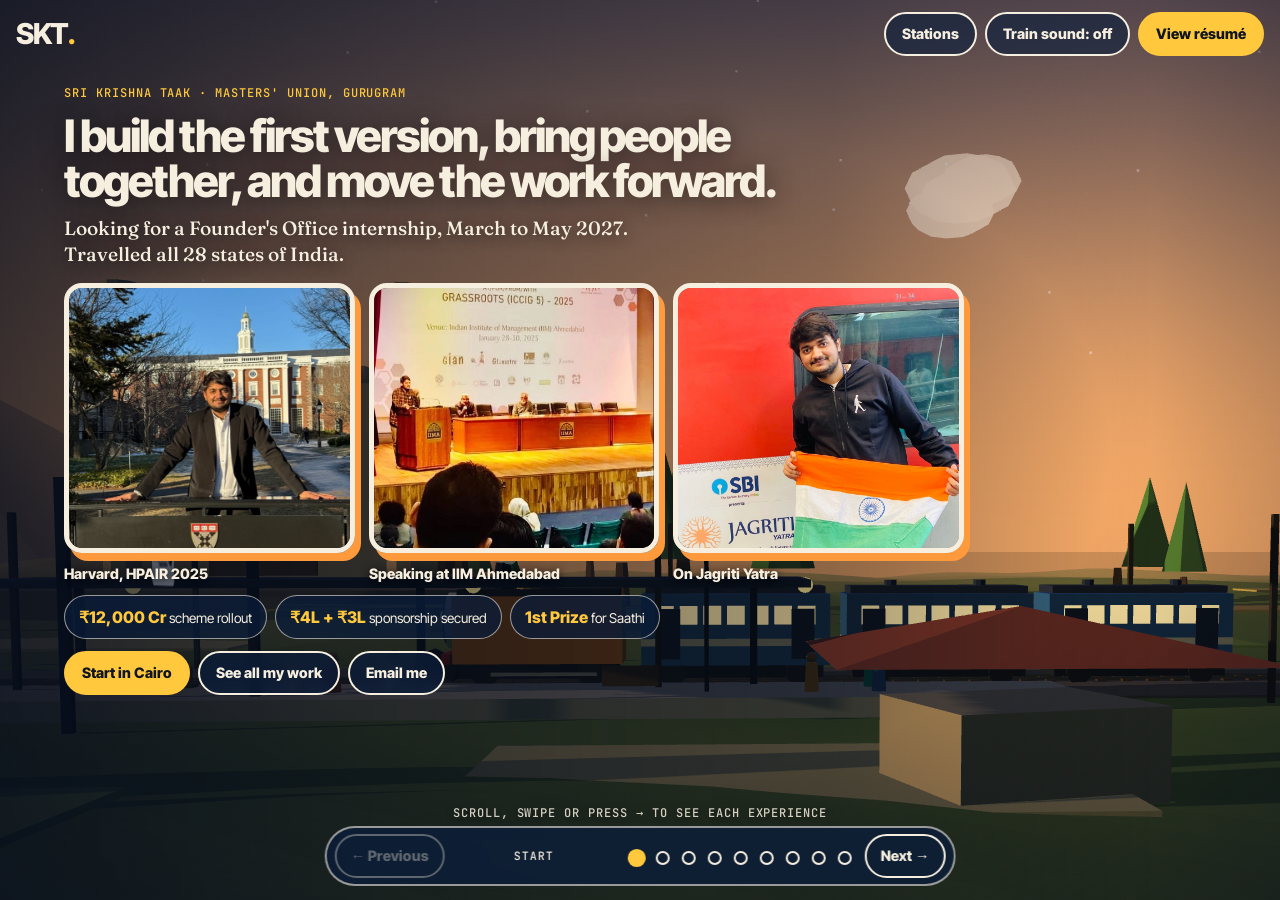
==== commit 44a5478e: "One gesture per experience: step through every item before the train moves Co-Authored-By: Claude So" ====
--- a/index.html
+++ b/index.html
@@ -42,7 +42,7 @@
     </div></section>
   <section class="card" id="card" aria-label="Station"></section>
   <nav class="pager" id="pager" aria-label="Journey"><button type="button" id="bPrev" aria-label="Previous station">&#8592;<span> Previous</span></button><p class="pcount mono" id="pcount" aria-hidden="true"></p><button type="button" id="bNext" aria-label="Next station"><span>Next </span>&#8594;</button></nav>
-  <div class="hintline mono" id="hintline" aria-hidden="true">Scroll, swipe or press &#8594; to ride one stop</div>
+  <div class="hintline mono" id="hintline" aria-hidden="true">Scroll, swipe or press &#8594; to see each experience</div>
   <div class="sheet" id="sheet" role="dialog" aria-modal="true" aria-label="More detail" hidden><div class="sheet-in"><button type="button" class="sheet-x btn" id="sheetX">Close</button><div id="sheetBody"></div></div></div>
 </div>
 <p class="sr" id="live" role="status" aria-live="polite"></p>
--- a/assets/css/world.css
+++ b/assets/css/world.css
@@ -357,3 +357,7 @@
 .wl>.lg img{max-width:100%;height:100%;object-fit:contain}
 .wl>.lg.tx{font-size:.7rem}
 .wl>span.lg.tx{background:var(--navy);color:var(--gold);font-size:1rem;justify-content:center;border-radius:8px}
+
+/* progress through a card's experiences */
+.stepno{margin:0 0 6px;color:var(--red);font-size:.66rem}
+.item.seen:not(.open) .ih::after{content:'\2713';margin-left:6px;font-weight:800;color:var(--red)}
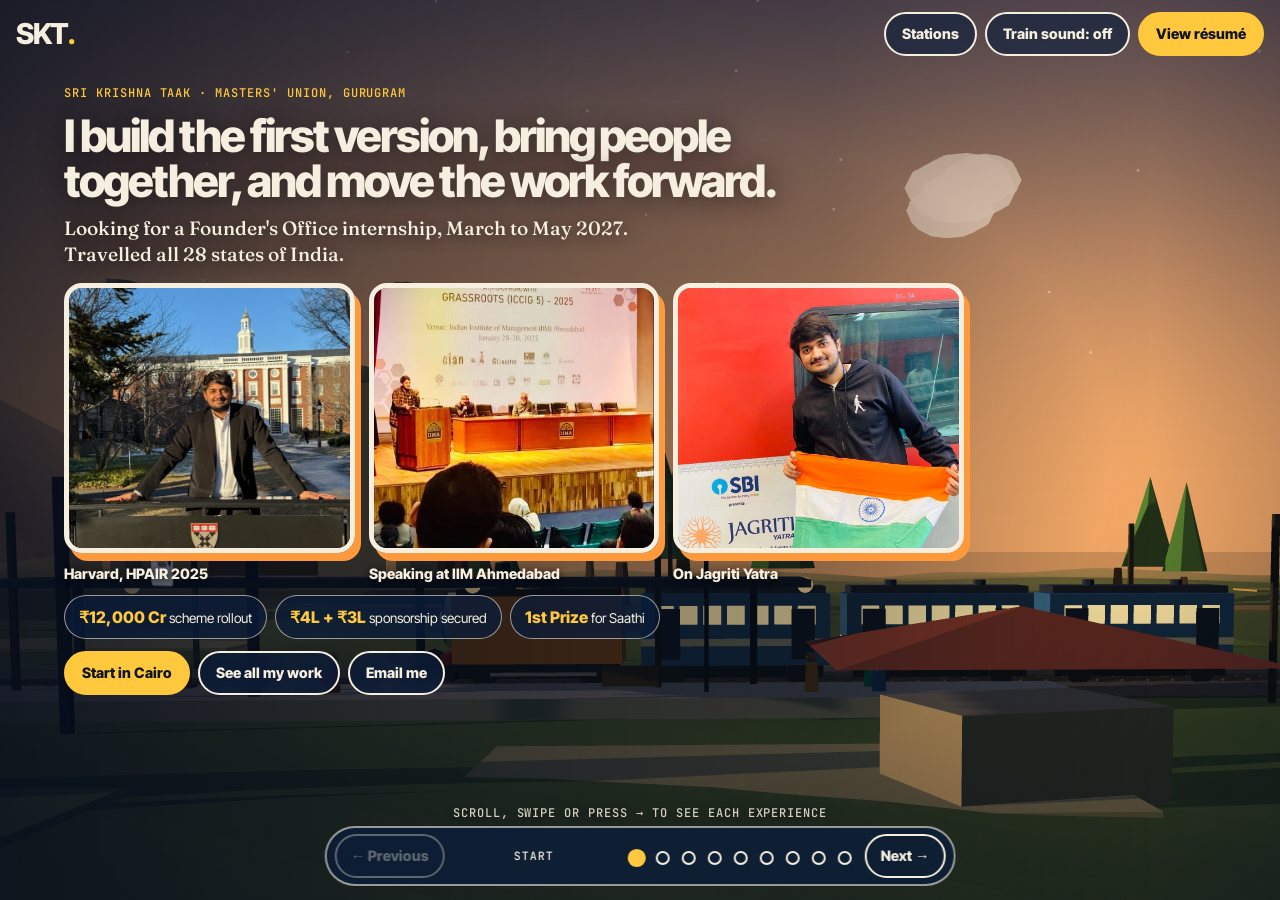
==== commit 2cec48c8: "Add NITI Aayog letter (redacted) and HPAIR 2025 acceptance letter Co-Authored-By: Claude Sonnet 5.5 " ====
--- a/index.html
+++ b/index.html
@@ -53,7 +53,7 @@
   <article id="p-icon-creations"><h2><span class="mono">01 · Icon Creations · 2023</span><br>Cairo: where the journey starts</h2><section class="pitem"><h3>Icon Creations <span class="mono">Cairo, Jun to Jul 2023</span></h3><div class="logos"><a class="lg" href="https://icon-creations.com/" target="_blank" rel="noopener noreferrer" title="Icon Creations website" aria-label="Icon Creations website (opens in a new tab)"><img src="assets/logos/icon.jpg" alt="" height="30"></a></div><dl class="rac"><div><dt>The win</dt><dd>Recognized as a top-performing intern in a six-week paid placement.</dd></div><div><dt>My move</dt><dd>Created social content, copy, articles, and research for the agency. Quality-tested a client AI chatbot.</dd></div><div><dt>Backdrop</dt><dd>My first international operating role, at Icon Creations in Cairo.</dd></div></dl><div class="cmeta"><figure class="quote"><blockquote>&ldquo;Krishna is a driven, committed, and smart professional with a passion for discovery, and he would be a valuable addition to any team in any industry.&rdquo;</blockquote><figcaption><b>Raymond Ayac</b> Marketing Director at Nado’s Jewellery. Managed Sri directly at Icon Creations. <a href="https://www.linkedin.com/in/sri-krishna9/details/recommendations/" target="_blank" rel="noopener">LinkedIn recommendation<span class="sr"> (opens in a new tab)</span></a></figcaption></figure><p class="src">Source: Icon Creations experience letter and paid-internship certificate (documents held privately)</p></div></section></article><article id="p-campus-government"><h2><span class="mono">02 · Government and campus · 2023 to 2024</span><br>Government and campus, 2023 to 2024</h2><section class="pitem"><h3>Collector&#x27;s Office <span class="mono">Narayanpet, Aug to Sep 2023</span></h3><div class="logos"><a class="lg" href="https://www.telangana.gov.in/" target="_blank" rel="noopener noreferrer" title="Government of Telangana website" aria-label="Government of Telangana website (opens in a new tab)"><img src="assets/logos/telangana.svg" alt="" height="30"></a></div><dl class="rac"><div><dt>The win</dt><dd>Worked on the district rollout of Gruha Lakshmi, a ₹12,000-crore scheme covering about 4 million people.</dd></div><div><dt>My move</dt><dd>Joined 25+ senior government meetings, made 50 field visits and supported 4 grievance sessions with 200+ citizens.</dd></div><div><dt>Backdrop</dt><dd>The figures are the scheme&#x27;s size, not a budget I managed.</dd></div></dl><div class="cmeta"><p class="src">Source: internship certificate from the District Collector (held privately) and résumé</p></div></section><section class="pitem"><h3>AIESEC Ahmedabad <span class="mono">Aug 2023 to Jul 2024</span></h3><div class="logos"><a class="lg" href="https://www.aiesec.in/" target="_blank" rel="noopener noreferrer" title="AIESEC website" aria-label="AIESEC website (opens in a new tab)"><img src="assets/logos/aiesec.jpg" alt="" height="30"></a></div><dl class="rac"><div><dt>The win</dt><dd>Helped secure 10+ exchange approvals and earned Best Team Leader and Best Team recognition.</dd></div><div><dt>My move</dt><dd>Built international relationships and worked on recruitment and onboarding.</dd></div><div><dt>Backdrop</dt><dd>A year in a student-run international organization.</dd></div></dl><div class="cmeta"><p class="src">Source: résumé and AIESEC Ahmedabad experience letter</p></div></section><section class="pitem"><h3>TEDxIIS <span class="mono">Dec 2023</span></h3><div class="logos"><a class="lg tx" href="https://www.ted.com/tedx" target="_blank" rel="noopener noreferrer" title="TEDx website" aria-label="TEDx website (opens in a new tab)">TED<i>x</i></a></div><dl class="rac"><div><dt>The win</dt><dd>Organiser and licensee of the institute&#x27;s first TEDx, 250+ attendees.</dd></div><div><dt>My move</dt><dd>Worked across speakers, sponsorships, and a 30-person organizing team.</dd></div><div><dt>Backdrop</dt><dd>An event built from the ground up at Gujarat University.</dd></div></dl><figure class="thumb"><img src="assets/work/tedx-team.jpg" alt="The TEDxIIS organizing team standing beside the lit TEDxIIS sign" width="132" height="92" decoding="async" loading=lazy><figcaption>The TEDxIIS organizing team</figcaption></figure><div class="cmeta"><p class="src">Source: résumé; team figures are the team&#x27;s</p></div></section><section class="pitem"><h3>Kashmir Festival <span class="mono">Gandhinagar</span></h3><div class="logos"><a class="lg" href="https://www.gujaratuniversity.ac.in/" target="_blank" rel="noopener noreferrer" title="Indian Institute of Sustainability website" aria-label="Indian Institute of Sustainability website (opens in a new tab)"><img src="assets/logos/iis.png" alt="" height="30"></a></div><dl class="rac"><div><dt>The win</dt><dd>Led 30 students at a festival attended by the Union Home Minister.</dd></div><div><dt>My move</dt><dd>Ran the student team for the festival.</dd></div><div><dt>Backdrop</dt><dd>A campus role at the Indian Institute of Sustainability.</dd></div></dl><div class="cmeta"></div></section></article><article id="p-field-research"><h2><span class="mono">03 · Field and research · 2024</span><br>Field and research, 2024</h2><section class="pitem"><h3>Shodh Yatra <span class="mono">Rajasthan, Jun 2024</span></h3><dl class="rac"><div><dt>The win</dt><dd>Core organiser of a 140 km Shodh Yatra through 12 villages in Rajasthan.</dd></div><div><dt>My move</dt><dd>Managed accommodation and the route, supported 20+ meetings, and coordinated with police and district officials.</dd></div><div><dt>Backdrop</dt><dd>Nearly 90% of post-yatra reports came in. I also joined the Nagaland and Bihar yatras, with SRISTI.</dd></div></dl><figure class="thumb"><img src="assets/work/iccg5-podium.jpg" alt="A speaker at the podium on the stage of the Fifth International Conference on Creativity and Innovation at Grassroots (ICCIG 5) at IIM Ahmedabad, January 2025" width="132" height="92" decoding="async" loading=lazy><figcaption>Presenting Shodh Yatra learnings at ICCG 5, IIM Ahmedabad, 28 to 30 Jan 2025</figcaption></figure><div class="cmeta"><figure class="quote"><blockquote>&ldquo;He listens carefully, treats everyone with respect, and makes sure no one feels left out.&rdquo;</blockquote><figcaption><b>Chetan V. Patel</b> Secretary, SRISTI; National Coordinator, Shodh Yatra. From a letter of recommendation.</figcaption></figure><p class="src">Source: SRISTI letter of recommendation, participation certificates and the ICCG 5 photo</p></div></section><section class="pitem"><h3>Akshaya Patra <span class="mono">Ahmedabad, Jun 2024</span></h3><div class="logos"><a class="lg" href="https://www.akshayapatra.org/" target="_blank" rel="noopener noreferrer" title="The Akshaya Patra Foundation website" aria-label="The Akshaya Patra Foundation website (opens in a new tab)"><img src="assets/logos/akshaya.png" alt="" height="30"></a></div><dl class="rac"><div><dt>The win</dt><dd>Verified 700+ assets valued at ₹20+ crore.</dd></div><div><dt>My move</dt><dd>Reviewed the inventory and developed a QR-based tracking approach.</dd></div><div><dt>Backdrop</dt><dd>An asset-verification internship in nonprofit operations.</dd></div></dl><div class="cmeta"><p class="src">Source: résumé (figures); completion certificate, 1 to 30 Jun 2024</p></div></section><section class="pitem"><h3>NITI Aayog <span class="mono">New Delhi, Aug to Oct 2024</span></h3><div class="logos"><a class="lg" href="https://www.niti.gov.in/" target="_blank" rel="noopener noreferrer" title="NITI Aayog website" aria-label="NITI Aayog website (opens in a new tab)"><img src="assets/logos/niti.png" alt="" height="30"></a></div><dl class="rac"><div><dt>The win</dt><dd>Produced a research recommendation on pulse-market volatility.</dd></div><div><dt>My move</dt><dd>Analysed production, import, and price data and compared policy choices.</dd></div><div><dt>Backdrop</dt><dd>A policy research internship focused on agricultural trade.</dd></div></dl><div class="cmeta"><p class="src">Source: résumé. Research output; adoption is not claimed</p></div></section></article><article id="p-competing"><h2><span class="mono">04 · Competing and organising · 2025 to 2026</span><br>Competing and organising, 2025 to 2026</h2><section class="pitem"><h3>HPAIR Impact Challenge <span class="mono">Harvard, Feb 2025</span></h3><div class="logos"><a class="lg" href="https://www.hpair.org/" target="_blank" rel="noopener noreferrer" title="Harvard (HPAIR conference) website" aria-label="Harvard (HPAIR conference) website (opens in a new tab)"><img src="assets/logos/harvard.svg" alt="" height="30"></a></div><dl class="rac"><div><dt>The win</dt><dd>Won Round 1 of the HPAIR Impact Challenge on 9 February 2025.</dd></div><div><dt>My move</dt><dd>Built a finance model for slum schools in Nairobi.</dd></div><div><dt>Backdrop</dt><dd>A conference competition with participants from 40+ countries. The HPAIR letter confirms the first round only.</dd></div></dl><figure class="thumb"><img src="assets/img/hbs-harvard-business-school.jpg" alt="Sri Krishna standing in front of the Harvard Business School sign" width="132" height="92" decoding="async" loading=lazy><figcaption>At Harvard Business School during the HPAIR conference</figcaption></figure><div class="cmeta"><p class="src">Source: résumé and HPAIR letter</p></div></section><section class="pitem"><h3>Prompt2Profit <span class="mono">Three campuses, 2026</span></h3><div class="logos"><a class="lg" href="https://iitgn.ac.in/" target="_blank" rel="noopener noreferrer" title="IIT Gandhinagar website" aria-label="IIT Gandhinagar website (opens in a new tab)"><img src="assets/logos/iitgn.png" alt="" height="30"></a><a class="lg" href="https://www.nitw.ac.in/" target="_blank" rel="noopener noreferrer" title="NIT Warangal website" aria-label="NIT Warangal website (opens in a new tab)"><img src="assets/logos/nitw.png" alt="" height="30"></a><a class="lg" href="https://www.svnit.ac.in/" target="_blank" rel="noopener noreferrer" title="SVNIT Surat website" aria-label="SVNIT Surat website (opens in a new tab)"><img src="assets/logos/svnit.png" alt="" height="30"></a></div><dl class="rac"><div><dt>The win</dt><dd>Co-hosted three hackathons at IIT Gandhinagar, NIT Warangal and SVNIT Surat.</dd></div><div><dt>My move</dt><dd>Hosted them representing Masters&#x27; Union.</dd></div><div><dt>Backdrop</dt><dd>Event totals from my résumé: 412 registrants, 236 teams and 86 organisations. Not a personal result.</dd></div></dl><div class="cmeta"><p class="src">Source: résumé and my LinkedIn posts</p></div></section><section class="pitem"><h3>Soft Launch <span class="mono">Venture</span></h3><dl class="rac"><div><dt>The win</dt><dd>Generated ₹1 lakh+ in team revenue.</dd></div><div><dt>My move</dt><dd>Co-built a six-person commerce operation using Shopify, Razorpay, and Shiprocket.</dd></div><div><dt>Backdrop</dt><dd>A hands-on entrepreneurial experiment. The revenue is the team&#x27;s, not mine.</dd></div></dl><div class="cmeta"><p class="src">Source: résumé</p></div></section><section class="pitem"><h3>Bharat Builders Prize <span class="mono">Growth team</span></h3><div class="logos"><a class="lg" href="https://mastersunion.org/" target="_blank" rel="noopener noreferrer" title="Masters&#x27; Union website" aria-label="Masters&#x27; Union website (opens in a new tab)"><img src="assets/logos/mu.png" alt="" height="30"></a></div><dl class="rac"><div><dt>The win</dt><dd>Served on the growth team for a national AI competition.</dd></div><div><dt>My move</dt><dd>Designed strategies for organising hackathons.</dd></div><div><dt>Backdrop</dt><dd>A role in the Masters&#x27; Union Director&#x27;s Office. The ₹10 lakh was the winner&#x27;s prize, not mine.</dd></div></dl><div class="cmeta"><p class="src">Source: résumé</p></div></section><section class="pitem"><h3>Jagriti Yatra <span class="mono">2023 to 2026</span></h3><div class="logos"><a class="lg" href="https://www.jagritiyatra.com/" target="_blank" rel="noopener noreferrer" title="Jagriti Yatra website" aria-label="Jagriti Yatra website (opens in a new tab)"><img src="assets/logos/jagriti.webp" alt="" height="30"></a></div><dl class="rac"><div><dt>The win</dt><dd>Yatri in 2023, ambassador in 2024 and 2025, selection committee in 2026.</dd></div><div><dt>My move</dt><dd>In 2026, hosted a podcast and moderated a fireside chat with Shashank Mani, MP and founder of Jagriti Yatra.</dd></div><div><dt>Backdrop</dt><dd>Four years with the same entrepreneurship journey, from participant to helping select.</dd></div></dl><figure class="thumb"><img src="assets/work/jagriti-train.jpg" alt="Sri Krishna Taak holding the Indian flag beside the Jagriti Yatra train" width="132" height="92" decoding="async" loading=lazy><figcaption>Beside the Jagriti Yatra train</figcaption></figure><div class="cmeta"><p class="src">Source: my own account and résumé</p></div></section><section class="pitem"><h3>Awards and reach <span class="mono">2026</span></h3><div class="logos"><a class="lg" href="https://www.iift.ac.in/" target="_blank" rel="noopener noreferrer" title="IIFT Delhi website" aria-label="IIFT Delhi website (opens in a new tab)"><img src="assets/logos/iift.png" alt="" height="30"></a></div><dl class="rac"><div><dt>The win</dt><dd>3rd place, The Policy Gazette 2026, IIFT Delhi.</dd></div><div><dt>My move</dt><dd>2nd runner-up of 90 teams, goSTOPS One Day Challenge.</dd></div><div><dt>Backdrop</dt><dd>11,058 LinkedIn followers on 25 November 2026.</dd></div></dl><div class="cmeta"><p class="src">Source: résumé and my LinkedIn profile</p></div></section></article><article id="p-resumefit"><h2><span class="mono">05 · ResumeFit · 2026</span><br>ResumeFit: a résumé tool that cannot invent</h2><section class="pitem"><h3>ResumeFit <span class="mono">Built and launched, Nov 2026</span></h3><dl class="rac"><div><dt>The win</dt><dd>Built and launched an AI-assisted résumé-tailoring web app.</dd></div><div><dt>My move</dt><dd>Developed document parsing, job matching, five templates, an application tracker, and a guardrail against invented experience.</dd></div><div><dt>Backdrop</dt><dd>A personal product build to make role-specific applications easier. I have since left the project.</dd></div></dl><figure class="thumb"><img src="assets/work/rf-live-landing.jpg" alt="The ResumeFit home page with the headline &#x27;A tailored resume for every job. Every line true.&#x27;" width="132" height="92" decoding="async" loading=lazy><figcaption>ResumeFit home page, captured 24 Nov 2026</figcaption></figure><div class="cmeta"><ul class="proof"><li><a class="chip" href="https://resumefit-xrme.onrender.com/" target="_blank" rel="noopener noreferrer">Live product (first load may take up to a minute)<span class="sr"> (opens in a new tab)</span></a></li><li><a class="chip" href="https://www.producthunt.com/products/resumefit-3" target="_blank" rel="noopener noreferrer">Product Hunt listing<span class="sr"> (opens in a new tab)</span></a></li></ul></div></section><details class="pcase" open><summary>Detail: ResumeFit: a résumé tool that cannot invent</summary><article class="case" id="plain-case-resumefit"><header><p class="mono">Detail</p><h2 class="cs-title" tabindex="-1">ResumeFit: a résumé tool that cannot invent</h2><dl class="meta"><div><dt>Role</dt><dd>Builder</dd></div><div><dt>Built with</dt><dd>Claude (AI-assisted development)</dd></div><div><dt>Status</dt><dd>I have since left the project. The site is still online.</dd></div></dl></header><p class="lead">ResumeFit rebuilds a résumé around one job posting using only what the user has done, and reports the requirements they cannot honestly claim. I built it with Claude and launched it in November 2026. I have since left the project.</p><h3>What I built</h3><p>Sign-up with email confirmation, PDF and Word résumé import into a structured profile, a tailoring pipeline, a match report, five résumé templates, chat refinement, an application tracker, and a free keyword checker that needs no account.</p><h3>The guardrail, enforced three times</h3><ul class="rule"><li>The prompt lets the model cite only fact ids it was given, and every number must appear in a cited fact.</li><li>A validator drops bullets without valid citations, restores your own wording when a number was invented, removes skills that are not in your profile, and turns unsupported matches into gaps.</li><li>The database re-checks every citation before a version is saved.</li></ul><p class="note">From the project README. The repository is private, so this is documented, not publicly inspectable.</p><figure class=""><img src="assets/work/rf-rejected-claim.jpg" alt="Two cards: &#x27;What you wrote: Managed a budget of $4.5K&#x27; and an AI rewrite with $4.5M struck out and stamped Rejected, number changed" loading="lazy" decoding="async"><figcaption>Product Hunt launch graphic with sample text. It illustrates the rule; it is not a real user&#x27;s résumé.</figcaption></figure><figure class=""><img src="assets/work/rf-app-doc.jpg" alt="The ResumeFit app showing a tailored one-page résumé for a fictional finance analyst" loading="lazy" decoding="async"><figcaption>The app&#x27;s résumé view with a fictional profile and test data.</figcaption></figure><h3>A product decision</h3><ol class="timeline"><li><b>7 Nov 2026</b><span>First commit. A $4, 30-day pass was part of the design.</span></li><li><b>About 12 Nov</b><span>Product Hunt launch with one free preview, then $4 for 30 days.</span></li><li><b>14 Nov</b><span>I paused payments and made the product free during the beta.</span></li></ol><p>I made it free because the paid pass was not converting. The dates come from the commit history. The Product Hunt listing shows that it shipped; I have no paying users or traction numbers to report.</p><ul class="proof"><li><a class="chip" href="https://resumefit-xrme.onrender.com/" target="_blank" rel="noopener noreferrer">Open ResumeFit (first load may take up to a minute)<span class="sr"> (opens in a new tab)</span></a></li><li><a class="chip" href="https://www.producthunt.com/products/resumefit-3" target="_blank" rel="noopener noreferrer">Product Hunt listing<span class="sr"> (opens in a new tab)</span></a></li></ul></article></details></article><article id="p-saathi"><h2><span class="mono">06 · Saathi · 2026</span><br>Saathi: First Prize at Tetr LaunchLab</h2><section class="pitem"><h3>Saathi <span class="mono">Prototype, 2026</span></h3><dl class="rac"><div><dt>The win</dt><dd>Won First Prize at Tetr LaunchLab, a 3-day startup sprint, with a working Saathi prototype and a US$300 cash prize.</dd></div><div><dt>My move</dt><dd>Prototyped a way for families to organize healthcare documents and care information.</dd></div><div><dt>Backdrop</dt><dd>A personal healthcare coordination experiment, judged on distribution, marketing strategy and execution. I have since left the project.</dd></div></dl><figure class="thumb"><img src="assets/work/tetr-certificate.jpg" alt="Tetr LaunchLab Certificate of Achievement awarding Sri Krishna First Prize in a 3-day startup sprint, with a 300 US dollar cash prize, issued 8 May 2026" width="132" height="92" decoding="async" loading=lazy><figcaption>Tetr LaunchLab certificate, 8 May 2026</figcaption></figure><div class="cmeta"><p class="src">Source: Tetr LaunchLab certificate, issued 8 May 2026</p></div></section></article><article id="p-caseunion"><h2><span class="mono">07 · CaseUnion and Careers Club · 2026</span><br>CaseUnion and the career clubs</h2><section class="pitem"><h3>CaseUnion 4.0 <span class="mono">Nov 2026, finale 12 Dec</span></h3><div class="logos"><a class="lg" href="https://mastersunion.org/" target="_blank" rel="noopener noreferrer" title="Masters&#x27; Union website" aria-label="Masters&#x27; Union website (opens in a new tab)"><img src="assets/logos/mu.png" alt="" height="30"></a></div><dl class="rac"><div><dt>The win</dt><dd>Individually secured ₹4 lakh in sponsorship and ₹3 lakh in kind for CaseUnion 4.0.</dd></div><div><dt>My move</dt><dd>Built AI agents on Muse that automated custom outreach, and used the same method to drive registrations from all 22 IIMs, 15 IITs, 18 NITs and 600+ other colleges.</dd></div><div><dt>Backdrop</dt><dd>3,800+ registrations by 23 November 2026, and Masters&#x27; Union&#x27;s first collaboration with Harvard (as content partner). As VP Careers, I also coordinated clubs and campus teams.</dd></div></dl><figure class="thumb"><img src="assets/work/cu-event-cover.jpg" alt="CaseUnion 4.0 event banner: National Business Case Competition, finale 12 December 2026, prize pool 5 lakh rupees, with partner logos and their roles" width="132" height="92" decoding="async" loading=lazy><figcaption>Event creative with the finale date and partner roles</figcaption></figure><div class="cmeta"><ul class="proof"><li><a class="chip" href="https://unstop.com/college-fests/caseunion-40-masters-union-school-of-business-519098" target="_blank" rel="noopener noreferrer">Event page on Unstop<span class="sr"> (opens in a new tab)</span></a></li></ul></div></section><details class="pcase" open><summary>Detail: CaseUnion 4.0: a national case competition</summary><article class="case" id="plain-case-caseunion"><header><p class="mono">Detail</p><h2 class="cs-title" tabindex="-1">CaseUnion 4.0: a national case competition</h2><dl class="meta"><div><dt>Role</dt><dd>VP Careers</dd></div><div><dt>Where</dt><dd>Masters&#x27; Union, Gurugram</dd></div><div><dt>Dates</dt><dd>Festival 15 Nov to 14 Dec 2026; finale 12 Dec</dd></div></dl></header><p class="lead">I built AI outreach agents and used them to win sponsors and drive registrations. CaseUnion 4.0 had 3,800+ registrations by 23 November 2026, a dated snapshot, not a final outcome.</p><figure class=""><img src="assets/work/cu-entries-strip.jpg" alt="Crop of the CaseUnion 24 Hours Left creative: 3,800+ entries from IIMs, IITs and NITs, with Aerostar Helmets as co-powering sponsor, Harvard Business Impact as content partner, and Thinking Spree, Jagriti Yatra and Ditto by Finshots as case partners" loading="lazy" decoding="async"><figcaption>Crop of the 23 Nov 2026 event creative. The partner labels are the creative&#x27;s own.</figcaption></figure><h3>What I did</h3><p>The problem: the competition needed sponsors and entries from campuses across India, and writing to each person by hand was too slow.</p><p>What I did, individually: I built AI agents on Muse that automated custom outreach, with each message written for the person receiving it.</p><p>Sponsors: I secured ₹4 lakh in sponsorship and ₹3 lakh in kind.</p><p>Campuses: I used the same method to drive registrations. Entries came from all 22 IIMs, 15 IITs, 18 NITs and 600+ other colleges.</p><p>As VP Careers, I also coordinated student clubs and campus teams. The creative lists me as the registration contact, as CaseUnion Head and VP Careers.</p><h3>What the figures are</h3><ul class="rule"><li>3,800+ is the entry count on the event creative of 23 Nov 2026. The Unstop event page showed 4,745 registrations when I read it on 25 Nov 2026, after registrations closed on 23 Nov. Both are snapshots; the finale is on 12 Dec.</li><li>₹4 lakh in sponsorship and ₹3 lakh in kind are the amounts I secured across partners, as I state them. They are separate from the ₹5 lakh, which is the festival&#x27;s prize pool and not mine.</li><li>Harvard Business Impact is labelled as content partner on the creative. It is not a title partnership. I describe it as the school&#x27;s first collaboration with Harvard; other partner roles are as the creative labels them.</li></ul><h3>Speaking</h3><p>I was invited to speak about case competitions and careers at Ramaiah University&#x27;s Arthabodha Economics Club (online, 30 Sep 2026) and at Fetch-a-thon 3.0 at Masters&#x27; Union (11 Oct 2026, as VP Careers).</p><figure class=""><img src="assets/work/fetchathon-speaker.jpg" alt="Fetch-a-thon 3.0 speaker poster: Sri Krishna, VP Careers, Masters&#x27; Union, 11 October 2026, 10 AM to 2 PM, Masters&#x27; Union Gurugram" loading="lazy" decoding="async"><figcaption>Fetch-a-thon 3.0 speaker poster, 11 Oct 2026</figcaption></figure><h3>Separate from CaseUnion</h3><p>As elected Vice President, Careers, my term covered 40 events in 5 months across 13 clubs on a ₹25 lakh budget, including three full-day hackathons (two on AI) and 400,000+ impressions. These are club figures from my résumé, not part of the CaseUnion count and not a personal result.</p><ul class="proof"><li><a class="chip" href="https://unstop.com/college-fests/caseunion-40-masters-union-school-of-business-519098" target="_blank" rel="noopener noreferrer">Event page on Unstop<span class="sr"> (opens in a new tab)</span></a></li></ul></article></details><section class="pitem"><h3>Careers Club <span class="mono">Elected VP, 2026</span></h3><div class="logos"><a class="lg" href="https://mastersunion.org/" target="_blank" rel="noopener noreferrer" title="Masters&#x27; Union website" aria-label="Masters&#x27; Union website (opens in a new tab)"><img src="assets/logos/mu.png" alt="" height="30"></a></div><dl class="rac"><div><dt>The win</dt><dd>13 Masters&#x27; Union career clubs report to me, and I manage them.</dd></div><div><dt>My move</dt><dd>As elected VP, Careers, I lead the Consulting, Marketing, CommerceX, Product Management, AI, FinTech and other career clubs.</dd></div><div><dt>Backdrop</dt><dd>40 events in 5 months on a ₹25 lakh budget, including three full-day hackathons.</dd></div></dl><div class="cmeta"><p class="src">Source: résumé</p></div></section><section class="pitem"><h3>8X hackathon <span class="mono">30 Aug 2026</span></h3><div class="logos"><a class="lg" href="https://mastersunion.org/" target="_blank" rel="noopener noreferrer" title="Masters&#x27; Union website" aria-label="Masters&#x27; Union website (opens in a new tab)"><img src="assets/logos/mu.png" alt="" height="30"></a></div><dl class="rac"><div><dt>The win</dt><dd>Organised a one-day mobile app hackathon with 8X, a London-based company.</dd></div><div><dt>My move</dt><dd>Coordinated 8X, Student Affairs, students, volunteers, mentors and judges as the point of contact.</dd></div><div><dt>Backdrop</dt><dd>At Masters&#x27; Union. Students went from idea to prototype and pitch in a day.</dd></div></dl><div class="cmeta"><p class="src">Source: my own account</p></div></section></article><article id="p-contact"><h2><span class="mono">08 · Next stop · Mar to May 2027</span><br>Bring me an unclear problem</h2><section class="pitem"><h3>Founder&#x27;s Office internship <span class="mono">March to May 2027</span></h3><dl class="rac"><div><dt>The win</dt><dd>I am looking for a Founder&#x27;s Office internship, March to May 2027.</dd></div><div><dt>My move</dt><dd>I would like to own one unclear problem and move it forward with your team.</dd></div><div><dt>Backdrop</dt><dd>If you are hiring, or have a problem like that, send me the problem and a time that suits you.</dd></div></dl><div class="cmeta"></div></section><p>Travelled all 28 states of India.</p><ul class="proof"><li><a class="chip big" href="mailto:sri.krishna2028@mastersunion.org">sri.krishna2028@mastersunion.org</a></li><li><a class="chip" href="https://www.linkedin.com/in/sri-krishna9/" target="_blank" rel="noopener noreferrer">LinkedIn<span class="sr"> (opens in a new tab)</span></a></li><li><a class="chip" href="https://github.com/emailsrikrishna9-hub" target="_blank" rel="noopener noreferrer">GitHub<span class="sr"> (opens in a new tab)</span></a></li><li><a class="chip" href="https://www.producthunt.com/@sri_krishna12" target="_blank" rel="noopener noreferrer">Product Hunt<span class="sr"> (opens in a new tab)</span></a></li></ul></article>
   <footer><p>An independent portfolio by Sri Krishna Taak. Figures come from my r&eacute;sum&eacute; unless a source is linked or named beside the claim.</p></footer>
 </main>
-<template id="t-icon-creations"><header class="chead"><p class="kicker mono">01 · Icon Creations · 2023</p><span class="stamp" aria-hidden="true"><b>IC</b><i>2023</i></span></header><h2 class="ctitle" tabindex="-1">Cairo: where the journey starts</h2><div class="item open"><p class="iwhen mono">Cairo, Jun to Jul 2023</p><div class="logos"><a class="lg" href="https://icon-creations.com/" target="_blank" rel="noopener noreferrer" title="Icon Creations website" aria-label="Icon Creations website (opens in a new tab)"><img src="assets/logos/icon.jpg" alt="" height="30"></a></div><dl class="rac"><div><dt>The win</dt><dd>Recognized as a top-performing intern in a six-week paid placement.</dd></div><div><dt>My move</dt><dd>Created social content, copy, articles, and research for the agency. Quality-tested a client AI chatbot.</dd></div><div><dt>Backdrop</dt><dd>My first international operating role, at Icon Creations in Cairo.</dd></div></dl><div class="cmeta"><figure class="quote"><blockquote>&ldquo;Krishna is a driven, committed, and smart professional with a passion for discovery, and he would be a valuable addition to any team in any industry.&rdquo;</blockquote><figcaption><b>Raymond Ayac</b> Marketing Director at Nado’s Jewellery. Managed Sri directly at Icon Creations. <a href="https://www.linkedin.com/in/sri-krishna9/details/recommendations/" target="_blank" rel="noopener">LinkedIn recommendation<span class="sr"> (opens in a new tab)</span></a></figcaption></figure><p class="src">Source: Icon Creations experience letter and paid-internship certificate (documents held privately)</p><p class="cact"><button type="button" class="btn big" data-case="letter-icon">See the certificate</button></p></div></div></template><template id="t-campus-government"><header class="chead"><p class="kicker mono">02 · Government and campus · 2023 to 2024</p><span class="stamp" aria-hidden="true"><b>GC</b><i>2023</i></span></header><h2 class="ctitle" tabindex="-1">Government and campus, 2023 to 2024</h2><div class="items"><div class="item open haslg"><span class="hlg"><a class="lg" href="https://www.telangana.gov.in/" target="_blank" rel="noopener noreferrer" title="Government of Telangana website" aria-label="Government of Telangana website (opens in a new tab)"><img src="assets/logos/telangana.svg" alt="" height="30"></a></span><button type="button" class="ih" aria-expanded="true"><span class="in">Collector&#x27;s Office</span><span class="iw mono">Narayanpet, Aug to Sep 2023</span></button><div class="ib"><dl class="rac"><div><dt>The win</dt><dd>Worked on the district rollout of Gruha Lakshmi, a ₹12,000-crore scheme covering about 4 million people.</dd></div><div><dt>My move</dt><dd>Joined 25+ senior government meetings, made 50 field visits and supported 4 grievance sessions with 200+ citizens.</dd></div><div><dt>Backdrop</dt><dd>The figures are the scheme&#x27;s size, not a budget I managed.</dd></div></dl><div class="cmeta"><p class="src">Source: internship certificate from the District Collector (held privately) and résumé</p><p class="cact"><button type="button" class="btn big" data-case="letter-collector">See the certificate</button></p></div></div></div><div class="item haslg"><span class="hlg"><a class="lg" href="https://www.aiesec.in/" target="_blank" rel="noopener noreferrer" title="AIESEC website" aria-label="AIESEC website (opens in a new tab)"><img src="assets/logos/aiesec.jpg" alt="" height="30"></a></span><button type="button" class="ih" aria-expanded="false"><span class="in">AIESEC Ahmedabad</span><span class="iw mono">Aug 2023 to Jul 2024</span></button><div class="ib"><dl class="rac"><div><dt>The win</dt><dd>Helped secure 10+ exchange approvals and earned Best Team Leader and Best Team recognition.</dd></div><div><dt>My move</dt><dd>Built international relationships and worked on recruitment and onboarding.</dd></div><div><dt>Backdrop</dt><dd>A year in a student-run international organization.</dd></div></dl><div class="cmeta"><p class="src">Source: résumé and AIESEC Ahmedabad experience letter</p><p class="cact"><button type="button" class="btn big" data-case="letter-aiesec">See the letter</button></p></div></div></div><div class="item haslg"><span class="hlg"><a class="lg tx" href="https://www.ted.com/tedx" target="_blank" rel="noopener noreferrer" title="TEDx website" aria-label="TEDx website (opens in a new tab)">TED<i>x</i></a></span><button type="button" class="ih" aria-expanded="false"><span class="in">TEDxIIS</span><span class="iw mono">Dec 2023</span></button><div class="ib"><dl class="rac"><div><dt>The win</dt><dd>Organiser and licensee of the institute&#x27;s first TEDx, 250+ attendees.</dd></div><div><dt>My move</dt><dd>Worked across speakers, sponsorships, and a 30-person organizing team.</dd></div><div><dt>Backdrop</dt><dd>An event built from the ground up at Gujarat University.</dd></div></dl><figure class="thumb"><img src="assets/work/tedx-team.jpg" alt="The TEDxIIS organizing team standing beside the lit TEDxIIS sign" width="132" height="92" decoding="async"><figcaption>The TEDxIIS organizing team</figcaption></figure><div class="cmeta"><p class="src">Source: résumé; team figures are the team&#x27;s</p></div></div></div><div class="item haslg"><span class="hlg"><a class="lg" href="https://www.gujaratuniversity.ac.in/" target="_blank" rel="noopener noreferrer" title="Indian Institute of Sustainability website" aria-label="Indian Institute of Sustainability website (opens in a new tab)"><img src="assets/logos/iis.png" alt="" height="30"></a></span><button type="button" class="ih" aria-expanded="false"><span class="in">Kashmir Festival</span><span class="iw mono">Gandhinagar</span></button><div class="ib"><dl class="rac"><div><dt>The win</dt><dd>Led 30 students at a festival attended by the Union Home Minister.</dd></div><div><dt>My move</dt><dd>Ran the student team for the festival.</dd></div><div><dt>Backdrop</dt><dd>A campus role at the Indian Institute of Sustainability.</dd></div></dl><div class="cmeta"></div></div></div></div></template><template id="t-field-research"><header class="chead"><p class="kicker mono">03 · Field and research · 2024</p><span class="stamp" aria-hidden="true"><b>FR</b><i>2024</i></span></header><h2 class="ctitle" tabindex="-1">Field and research, 2024</h2><div class="items"><div class="item open"><button type="button" class="ih" aria-expanded="true"><span class="in">Shodh Yatra</span><span class="iw mono">Rajasthan, Jun 2024</span></button><div class="ib"><dl class="rac"><div><dt>The win</dt><dd>Core organiser of a 140 km Shodh Yatra through 12 villages in Rajasthan.</dd></div><div><dt>My move</dt><dd>Managed accommodation and the route, supported 20+ meetings, and coordinated with police and district officials.</dd></div><div><dt>Backdrop</dt><dd>Nearly 90% of post-yatra reports came in. I also joined the Nagaland and Bihar yatras, with SRISTI.</dd></div></dl><figure class="thumb"><img src="assets/work/iccg5-podium.jpg" alt="A speaker at the podium on the stage of the Fifth International Conference on Creativity and Innovation at Grassroots (ICCIG 5) at IIM Ahmedabad, January 2025" width="132" height="92" decoding="async"><figcaption>Presenting Shodh Yatra learnings at ICCG 5, IIM Ahmedabad, 28 to 30 Jan 2025</figcaption></figure><div class="cmeta"><figure class="quote"><blockquote>&ldquo;He listens carefully, treats everyone with respect, and makes sure no one feels left out.&rdquo;</blockquote><figcaption><b>Chetan V. Patel</b> Secretary, SRISTI; National Coordinator, Shodh Yatra. From a letter of recommendation.</figcaption></figure><p class="src">Source: SRISTI letter of recommendation, participation certificates and the ICCG 5 photo</p><p class="cact"><button type="button" class="btn big" data-case="letter-sristi">See the letter</button></p></div></div></div><div class="item haslg"><span class="hlg"><a class="lg" href="https://www.akshayapatra.org/" target="_blank" rel="noopener noreferrer" title="The Akshaya Patra Foundation website" aria-label="The Akshaya Patra Foundation website (opens in a new tab)"><img src="assets/logos/akshaya.png" alt="" height="30"></a></span><button type="button" class="ih" aria-expanded="false"><span class="in">Akshaya Patra</span><span class="iw mono">Ahmedabad, Jun 2024</span></button><div class="ib"><dl class="rac"><div><dt>The win</dt><dd>Verified 700+ assets valued at ₹20+ crore.</dd></div><div><dt>My move</dt><dd>Reviewed the inventory and developed a QR-based tracking approach.</dd></div><div><dt>Backdrop</dt><dd>An asset-verification internship in nonprofit operations.</dd></div></dl><div class="cmeta"><p class="src">Source: résumé (figures); completion certificate, 1 to 30 Jun 2024</p><p class="cact"><button type="button" class="btn big" data-case="letter-akshaya">See the certificate</button></p></div></div></div><div class="item haslg"><span class="hlg"><a class="lg" href="https://www.niti.gov.in/" target="_blank" rel="noopener noreferrer" title="NITI Aayog website" aria-label="NITI Aayog website (opens in a new tab)"><img src="assets/logos/niti.png" alt="" height="30"></a></span><button type="button" class="ih" aria-expanded="false"><span class="in">NITI Aayog</span><span class="iw mono">New Delhi, Aug to Oct 2024</span></button><div class="ib"><dl class="rac"><div><dt>The win</dt><dd>Produced a research recommendation on pulse-market volatility.</dd></div><div><dt>My move</dt><dd>Analysed production, import, and price data and compared policy choices.</dd></div><div><dt>Backdrop</dt><dd>A policy research internship focused on agricultural trade.</dd></div></dl><div class="cmeta"><p class="src">Source: résumé. Research output; adoption is not claimed</p></div></div></div></div></template><template id="t-competing"><header class="chead"><p class="kicker mono">04 · Competing and organising · 2025 to 2026</p><span class="stamp" aria-hidden="true"><b>CO</b><i>2025</i></span></header><h2 class="ctitle" tabindex="-1">Competing and organising, 2025 to 2026</h2><div class="items"><div class="item open haslg"><span class="hlg"><a class="lg" href="https://www.hpair.org/" target="_blank" rel="noopener noreferrer" title="Harvard (HPAIR conference) website" aria-label="Harvard (HPAIR conference) website (opens in a new tab)"><img src="assets/logos/harvard.svg" alt="" height="30"></a></span><button type="button" class="ih" aria-expanded="true"><span class="in">HPAIR Impact Challenge</span><span class="iw mono">Harvard, Feb 2025</span></button><div class="ib"><dl class="rac"><div><dt>The win</dt><dd>Won Round 1 of the HPAIR Impact Challenge on 9 February 2025.</dd></div><div><dt>My move</dt><dd>Built a finance model for slum schools in Nairobi.</dd></div><div><dt>Backdrop</dt><dd>A conference competition with participants from 40+ countries. The HPAIR letter confirms the first round only.</dd></div></dl><figure class="thumb"><img src="assets/img/hbs-harvard-business-school.jpg" alt="Sri Krishna standing in front of the Harvard Business School sign" width="132" height="92" decoding="async"><figcaption>At Harvard Business School during the HPAIR conference</figcaption></figure><div class="cmeta"><p class="src">Source: résumé and HPAIR letter</p></div></div></div><div class="item haslg"><span class="hlg"><a class="lg" href="https://iitgn.ac.in/" target="_blank" rel="noopener noreferrer" title="IIT Gandhinagar website" aria-label="IIT Gandhinagar website (opens in a new tab)"><img src="assets/logos/iitgn.png" alt="" height="30"></a><a class="lg" href="https://www.nitw.ac.in/" target="_blank" rel="noopener noreferrer" title="NIT Warangal website" aria-label="NIT Warangal website (opens in a new tab)"><img src="assets/logos/nitw.png" alt="" height="30"></a><a class="lg" href="https://www.svnit.ac.in/" target="_blank" rel="noopener noreferrer" title="SVNIT Surat website" aria-label="SVNIT Surat website (opens in a new tab)"><img src="assets/logos/svnit.png" alt="" height="30"></a></span><button type="button" class="ih" aria-expanded="false"><span class="in">Prompt2Profit</span><span class="iw mono">Three campuses, 2026</span></button><div class="ib"><dl class="rac"><div><dt>The win</dt><dd>Co-hosted three hackathons at IIT Gandhinagar, NIT Warangal and SVNIT Surat.</dd></div><div><dt>My move</dt><dd>Hosted them representing Masters&#x27; Union.</dd></div><div><dt>Backdrop</dt><dd>Event totals from my résumé: 412 registrants, 236 teams and 86 organisations. Not a personal result.</dd></div></dl><div class="cmeta"><p class="src">Source: résumé and my LinkedIn posts</p></div></div></div><div class="item"><button type="button" class="ih" aria-expanded="false"><span class="in">Soft Launch</span><span class="iw mono">Venture</span></button><div class="ib"><dl class="rac"><div><dt>The win</dt><dd>Generated ₹1 lakh+ in team revenue.</dd></div><div><dt>My move</dt><dd>Co-built a six-person commerce operation using Shopify, Razorpay, and Shiprocket.</dd></div><div><dt>Backdrop</dt><dd>A hands-on entrepreneurial experiment. The revenue is the team&#x27;s, not mine.</dd></div></dl><div class="cmeta"><p class="src">Source: résumé</p></div></div></div><div class="item haslg"><span class="hlg"><a class="lg" href="https://mastersunion.org/" target="_blank" rel="noopener noreferrer" title="Masters&#x27; Union website" aria-label="Masters&#x27; Union website (opens in a new tab)"><img src="assets/logos/mu.png" alt="" height="30"></a></span><button type="button" class="ih" aria-expanded="false"><span class="in">Bharat Builders Prize</span><span class="iw mono">Growth team</span></button><div class="ib"><dl class="rac"><div><dt>The win</dt><dd>Served on the growth team for a national AI competition.</dd></div><div><dt>My move</dt><dd>Designed strategies for organising hackathons.</dd></div><div><dt>Backdrop</dt><dd>A role in the Masters&#x27; Union Director&#x27;s Office. The ₹10 lakh was the winner&#x27;s prize, not mine.</dd></div></dl><div class="cmeta"><p class="src">Source: résumé</p></div></div></div><div class="item haslg"><span class="hlg"><a class="lg" href="https://www.jagritiyatra.com/" target="_blank" rel="noopener noreferrer" title="Jagriti Yatra website" aria-label="Jagriti Yatra website (opens in a new tab)"><img src="assets/logos/jagriti.webp" alt="" height="30"></a></span><button type="button" class="ih" aria-expanded="false"><span class="in">Jagriti Yatra</span><span class="iw mono">2023 to 2026</span></button><div class="ib"><dl class="rac"><div><dt>The win</dt><dd>Yatri in 2023, ambassador in 2024 and 2025, selection committee in 2026.</dd></div><div><dt>My move</dt><dd>In 2026, hosted a podcast and moderated a fireside chat with Shashank Mani, MP and founder of Jagriti Yatra.</dd></div><div><dt>Backdrop</dt><dd>Four years with the same entrepreneurship journey, from participant to helping select.</dd></div></dl><figure class="thumb"><img src="assets/work/jagriti-train.jpg" alt="Sri Krishna Taak holding the Indian flag beside the Jagriti Yatra train" width="132" height="92" decoding="async"><figcaption>Beside the Jagriti Yatra train</figcaption></figure><div class="cmeta"><p class="src">Source: my own account and résumé</p></div></div></div><div class="item haslg"><span class="hlg"><a class="lg" href="https://www.iift.ac.in/" target="_blank" rel="noopener noreferrer" title="IIFT Delhi website" aria-label="IIFT Delhi website (opens in a new tab)"><img src="assets/logos/iift.png" alt="" height="30"></a></span><button type="button" class="ih" aria-expanded="false"><span class="in">Awards and reach</span><span class="iw mono">2026</span></button><div class="ib"><dl class="rac"><div><dt>The win</dt><dd>3rd place, The Policy Gazette 2026, IIFT Delhi.</dd></div><div><dt>My move</dt><dd>2nd runner-up of 90 teams, goSTOPS One Day Challenge.</dd></div><div><dt>Backdrop</dt><dd>11,058 LinkedIn followers on 25 November 2026.</dd></div></dl><div class="cmeta"><p class="src">Source: résumé and my LinkedIn profile</p><p class="cact"><button type="button" class="btn big" data-case="letter-iift">See the result</button></p></div></div></div></div></template><template id="t-resumefit"><header class="chead"><p class="kicker mono">05 · ResumeFit · 2026</p><span class="stamp" aria-hidden="true"><b>RF</b><i>NOV 26</i></span></header><h2 class="ctitle" tabindex="-1">ResumeFit: a résumé tool that cannot invent</h2><div class="item open"><p class="iwhen mono">Built and launched, Nov 2026</p><dl class="rac"><div><dt>The win</dt><dd>Built and launched an AI-assisted résumé-tailoring web app.</dd></div><div><dt>My move</dt><dd>Developed document parsing, job matching, five templates, an application tracker, and a guardrail against invented experience.</dd></div><div><dt>Backdrop</dt><dd>A personal product build to make role-specific applications easier. I have since left the project.</dd></div></dl><figure class="thumb"><img src="assets/work/rf-live-landing.jpg" alt="The ResumeFit home page with the headline &#x27;A tailored resume for every job. Every line true.&#x27;" width="132" height="92" decoding="async"><figcaption>ResumeFit home page, captured 24 Nov 2026</figcaption></figure><div class="cmeta"><ul class="proof"><li><a class="chip" href="https://resumefit-xrme.onrender.com/" target="_blank" rel="noopener noreferrer">Live product (first load may take up to a minute)<span class="sr"> (opens in a new tab)</span></a></li><li><a class="chip" href="https://www.producthunt.com/products/resumefit-3" target="_blank" rel="noopener noreferrer">Product Hunt listing<span class="sr"> (opens in a new tab)</span></a></li></ul><p class="cact"><button type="button" class="btn big" data-case="resumefit">More detail</button></p></div></div></template><template id="t-saathi"><header class="chead"><p class="kicker mono">06 · Saathi · 2026</p><span class="stamp" aria-hidden="true"><b>SA</b><i>2026</i></span></header><h2 class="ctitle" tabindex="-1">Saathi: First Prize at Tetr LaunchLab</h2><div class="item open"><p class="iwhen mono">Prototype, 2026</p><dl class="rac"><div><dt>The win</dt><dd>Won First Prize at Tetr LaunchLab, a 3-day startup sprint, with a working Saathi prototype and a US$300 cash prize.</dd></div><div><dt>My move</dt><dd>Prototyped a way for families to organize healthcare documents and care information.</dd></div><div><dt>Backdrop</dt><dd>A personal healthcare coordination experiment, judged on distribution, marketing strategy and execution. I have since left the project.</dd></div></dl><figure class="thumb"><img src="assets/work/tetr-certificate.jpg" alt="Tetr LaunchLab Certificate of Achievement awarding Sri Krishna First Prize in a 3-day startup sprint, with a 300 US dollar cash prize, issued 8 May 2026" width="132" height="92" decoding="async"><figcaption>Tetr LaunchLab certificate, 8 May 2026</figcaption></figure><div class="cmeta"><p class="src">Source: Tetr LaunchLab certificate, issued 8 May 2026</p></div></div></template><template id="t-caseunion"><header class="chead"><p class="kicker mono">07 · CaseUnion and Careers Club · 2026</p><span class="stamp" aria-hidden="true"><b>CU</b><i>NOV 26</i></span></header><h2 class="ctitle" tabindex="-1">CaseUnion and the career clubs</h2><div class="items"><div class="item open haslg"><span class="hlg"><a class="lg" href="https://mastersunion.org/" target="_blank" rel="noopener noreferrer" title="Masters&#x27; Union website" aria-label="Masters&#x27; Union website (opens in a new tab)"><img src="assets/logos/mu.png" alt="" height="30"></a></span><button type="button" class="ih" aria-expanded="true"><span class="in">CaseUnion 4.0</span><span class="iw mono">Nov 2026, finale 12 Dec</span></button><div class="ib"><dl class="rac"><div><dt>The win</dt><dd>Individually secured ₹4 lakh in sponsorship and ₹3 lakh in kind for CaseUnion 4.0.</dd></div><div><dt>My move</dt><dd>Built AI agents on Muse that automated custom outreach, and used the same method to drive registrations from all 22 IIMs, 15 IITs, 18 NITs and 600+ other colleges.</dd></div><div><dt>Backdrop</dt><dd>3,800+ registrations by 23 November 2026, and Masters&#x27; Union&#x27;s first collaboration with Harvard (as content partner). As VP Careers, I also coordinated clubs and campus teams.</dd></div></dl><figure class="thumb"><img src="assets/work/cu-event-cover.jpg" alt="CaseUnion 4.0 event banner: National Business Case Competition, finale 12 December 2026, prize pool 5 lakh rupees, with partner logos and their roles" width="132" height="92" decoding="async"><figcaption>Event creative with the finale date and partner roles</figcaption></figure><div class="cmeta"><ul class="proof"><li><a class="chip" href="https://unstop.com/college-fests/caseunion-40-masters-union-school-of-business-519098" target="_blank" rel="noopener noreferrer">Event page on Unstop<span class="sr"> (opens in a new tab)</span></a></li></ul><p class="cact"><button type="button" class="btn big" data-case="caseunion">More detail</button></p></div></div></div><div class="item haslg"><span class="hlg"><a class="lg" href="https://mastersunion.org/" target="_blank" rel="noopener noreferrer" title="Masters&#x27; Union website" aria-label="Masters&#x27; Union website (opens in a new tab)"><img src="assets/logos/mu.png" alt="" height="30"></a></span><button type="button" class="ih" aria-expanded="false"><span class="in">Careers Club</span><span class="iw mono">Elected VP, 2026</span></button><div class="ib"><dl class="rac"><div><dt>The win</dt><dd>13 Masters&#x27; Union career clubs report to me, and I manage them.</dd></div><div><dt>My move</dt><dd>As elected VP, Careers, I lead the Consulting, Marketing, CommerceX, Product Management, AI, FinTech and other career clubs.</dd></div><div><dt>Backdrop</dt><dd>40 events in 5 months on a ₹25 lakh budget, including three full-day hackathons.</dd></div></dl><div class="cmeta"><p class="src">Source: résumé</p></div></div></div><div class="item haslg"><span class="hlg"><a class="lg" href="https://mastersunion.org/" target="_blank" rel="noopener noreferrer" title="Masters&#x27; Union website" aria-label="Masters&#x27; Union website (opens in a new tab)"><img src="assets/logos/mu.png" alt="" height="30"></a></span><button type="button" class="ih" aria-expanded="false"><span class="in">8X hackathon</span><span class="iw mono">30 Aug 2026</span></button><div class="ib"><dl class="rac"><div><dt>The win</dt><dd>Organised a one-day mobile app hackathon with 8X, a London-based company.</dd></div><div><dt>My move</dt><dd>Coordinated 8X, Student Affairs, students, volunteers, mentors and judges as the point of contact.</dd></div><div><dt>Backdrop</dt><dd>At Masters&#x27; Union. Students went from idea to prototype and pitch in a day.</dd></div></dl><div class="cmeta"><p class="src">Source: my own account</p></div></div></div></div></template><template id="t-contact"><header class="chead"><p class="kicker mono">08 · Next stop · Mar to May 2027</p><span class="stamp" aria-hidden="true"><b>GO</b><i>2027</i></span></header><h2 class="ctitle" tabindex="-1">Bring me an unclear problem</h2><div class="item open"><p class="lede">I am looking for a Founder&#x27;s Office internship, March to May 2027. I would like to own one unclear problem and move it forward with your team.</p></div><ul class="proof"><li><a class="chip big" href="mailto:sri.krishna2028@mastersunion.org">Email me</a></li><li><a class="chip" href="https://www.linkedin.com/in/sri-krishna9/" target="_blank" rel="noopener noreferrer">LinkedIn<span class="sr"> (opens in a new tab)</span></a></li><li><a class="chip" href="https://github.com/emailsrikrishna9-hub" target="_blank" rel="noopener noreferrer">GitHub<span class="sr"> (opens in a new tab)</span></a></li><li><a class="chip" href="https://www.producthunt.com/@sri_krishna12" target="_blank" rel="noopener noreferrer">Product Hunt<span class="sr"> (opens in a new tab)</span></a></li></ul><h3 class="wtitle">The work, at a glance</h3><p class="wnote">Travelled all 28 states of India</p><div class="board"><section class="wg"><h3 class="mono">Built</h3><ul><li class="wl"><span class="lg tx" aria-hidden="true">R</span><button type="button" class="wt" data-go="5"><span><b>ResumeFit</b><span class="wd">Built and launched a résumé tool</span><small class="mono">2026</small></span></button></li><li class="wl"><span class="lg tx" aria-hidden="true">S</span><button type="button" class="wt" data-go="6"><span><b>Saathi</b><span class="wd">1st Prize, Tetr LaunchLab (prototype)</span><small class="mono">2026</small></span></button></li><li class="wl"><span class="lg tx" aria-hidden="true">S</span><button type="button" class="wt" data-go="4"><span><b>Soft Launch</b><span class="wd">Co-built commerce operation, ₹1 lakh+ team revenue</span><small class="mono">Venture</small></span></button></li></ul></section><section class="wg"><h3 class="mono">Led and organised</h3><ul><li class="wl"><a class="lg" href="https://mastersunion.org/" target="_blank" rel="noopener noreferrer" title="Masters&#x27; Union website" aria-label="Masters&#x27; Union website (opens in a new tab)"><img src="assets/logos/mu.png" alt="" height="30"></a><button type="button" class="wt" data-go="7"><span><b>CaseUnion 4.0</b><span class="wd">Built outreach agents; secured ₹4L sponsorship + ₹3L in kind</span><small class="mono">2026</small></span></button></li><li class="wl"><a class="lg" href="https://mastersunion.org/" target="_blank" rel="noopener noreferrer" title="Masters&#x27; Union website" aria-label="Masters&#x27; Union website (opens in a new tab)"><img src="assets/logos/mu.png" alt="" height="30"></a><button type="button" class="wt" data-go="7"><span><b>Careers Club</b><span class="wd">13 career clubs report to me</span><small class="mono">2026</small></span></button></li><li class="wl"><a class="lg tx" href="https://www.ted.com/tedx" target="_blank" rel="noopener noreferrer" title="TEDx website" aria-label="TEDx website (opens in a new tab)">TED<i>x</i></a><button type="button" class="wt" data-go="2"><span><b>TEDxIIS</b><span class="wd">First TEDx at the institute, 250+ attendees</span><small class="mono">2023</small></span></button></li><li class="wl"><a class="lg" href="https://iitgn.ac.in/" target="_blank" rel="noopener noreferrer" title="IIT Gandhinagar website" aria-label="IIT Gandhinagar website (opens in a new tab)"><img src="assets/logos/iitgn.png" alt="" height="30"></a><button type="button" class="wt" data-go="4"><span><b>Prompt2Profit</b><span class="wd">Co-hosted hackathons at IIT Gandhinagar, NIT Warangal, SVNIT</span><small class="mono">2026</small></span></button></li><li class="wl"><a class="lg" href="https://www.aiesec.in/" target="_blank" rel="noopener noreferrer" title="AIESEC website" aria-label="AIESEC website (opens in a new tab)"><img src="assets/logos/aiesec.jpg" alt="" height="30"></a><button type="button" class="wt" data-go="2"><span><b>AIESEC</b><span class="wd">10+ exchange approvals, Best Team Leader</span><small class="mono">2023 to 24</small></span></button></li><li class="wl"><a class="lg" href="https://www.gujaratuniversity.ac.in/" target="_blank" rel="noopener noreferrer" title="Indian Institute of Sustainability website" aria-label="Indian Institute of Sustainability website (opens in a new tab)"><img src="assets/logos/iis.png" alt="" height="30"></a><button type="button" class="wt" data-go="2"><span><b>Kashmir Festival</b><span class="wd">Led 30 students</span><small class="mono">Gandhinagar</small></span></button></li></ul></section><section class="wg"><h3 class="mono">Government, field and research</h3><ul><li class="wl"><a class="lg" href="https://www.telangana.gov.in/" target="_blank" rel="noopener noreferrer" title="Government of Telangana website" aria-label="Government of Telangana website (opens in a new tab)"><img src="assets/logos/telangana.svg" alt="" height="30"></a><button type="button" class="wt" data-go="2"><span><b>Collector&#x27;s Office</b><span class="wd">Rollout of a ₹12,000 crore welfare scheme</span><small class="mono">2023</small></span></button></li><li class="wl"><a class="lg" href="https://www.sristi.org/" target="_blank" rel="noopener noreferrer" title="SRISTI website" aria-label="SRISTI website (opens in a new tab)"><img src="assets/logos/sristi.png" alt="" height="30"></a><button type="button" class="wt" data-go="3"><span><b>Shodh Yatra</b><span class="wd">Core organiser: 140 km through 12 villages</span><small class="mono">2024</small></span></button></li><li class="wl"><a class="lg" href="https://www.iima.ac.in/" target="_blank" rel="noopener noreferrer" title="IIM Ahmedabad website" aria-label="IIM Ahmedabad website (opens in a new tab)"><img src="assets/logos/iima.png" alt="" height="30"></a><button type="button" class="wt" data-go="3"><span><b>ICCG 5, IIM Ahmedabad</b><span class="wd">Presented Shodh Yatra learnings</span><small class="mono">2025</small></span></button></li><li class="wl"><a class="lg" href="https://www.akshayapatra.org/" target="_blank" rel="noopener noreferrer" title="The Akshaya Patra Foundation website" aria-label="The Akshaya Patra Foundation website (opens in a new tab)"><img src="assets/logos/akshaya.png" alt="" height="30"></a><button type="button" class="wt" data-go="3"><span><b>Akshaya Patra</b><span class="wd">Verified 700+ assets worth ₹20+ crore</span><small class="mono">2024</small></span></button></li><li class="wl"><a class="lg" href="https://www.niti.gov.in/" target="_blank" rel="noopener noreferrer" title="NITI Aayog website" aria-label="NITI Aayog website (opens in a new tab)"><img src="assets/logos/niti.png" alt="" height="30"></a><button type="button" class="wt" data-go="3"><span><b>NITI Aayog</b><span class="wd">Policy research on pulse-market volatility</span><small class="mono">2024</small></span></button></li></ul></section><section class="wg"><h3 class="mono">Global and recognition</h3><ul><li class="wl"><a class="lg" href="https://icon-creations.com/" target="_blank" rel="noopener noreferrer" title="Icon Creations website" aria-label="Icon Creations website (opens in a new tab)"><img src="assets/logos/icon.jpg" alt="" height="30"></a><button type="button" class="wt" data-go="1"><span><b>Icon Creations, Cairo</b><span class="wd">Top-performing intern</span><small class="mono">2023</small></span></button></li><li class="wl"><a class="lg" href="https://www.hpair.org/" target="_blank" rel="noopener noreferrer" title="Harvard (HPAIR conference) website" aria-label="Harvard (HPAIR conference) website (opens in a new tab)"><img src="assets/logos/harvard.svg" alt="" height="30"></a><button type="button" class="wt" data-go="4"><span><b>HPAIR, Harvard</b><span class="wd">Won Round 1 of the Impact Challenge</span><small class="mono">2025</small></span></button></li><li class="wl"><a class="lg" href="https://www.jagritiyatra.com/" target="_blank" rel="noopener noreferrer" title="Jagriti Yatra website" aria-label="Jagriti Yatra website (opens in a new tab)"><img src="assets/logos/jagriti.webp" alt="" height="30"></a><button type="button" class="wt" data-go="4"><span><b>Jagriti Yatra</b><span class="wd">Yatri, then ambassador, then selection committee; hosted its founder on a podcast</span><small class="mono">2023 to 2026</small></span></button></li><li class="wl"><a class="lg" href="https://www.iift.ac.in/" target="_blank" rel="noopener noreferrer" title="IIFT Delhi website" aria-label="IIFT Delhi website (opens in a new tab)"><img src="assets/logos/iift.png" alt="" height="30"></a><button type="button" class="wt" data-go="4"><span><b>The Policy Gazette, IIFT Delhi</b><span class="wd">3rd place</span><small class="mono">2026</small></span></button></li></ul></section></div><div class="walso"><span class="mono">Also along the way</span><a class="lg" href="https://www.rotary.org/en/get-involved/rotaract-clubs" target="_blank" rel="noopener noreferrer" title="Rotaract website" aria-label="Rotaract website (opens in a new tab)"><img src="assets/logos/rotaract.png" alt="" height="30"></a><a class="lg" href="https://ahmedabad.tie.org/" target="_blank" rel="noopener noreferrer" title="TiE Ahmedabad website" aria-label="TiE Ahmedabad website (opens in a new tab)"><img src="assets/logos/tie.png" alt="" height="30"></a></div></template><template id="c-caseunion"><article class="case" id="case-caseunion"><header><p class="mono">Detail</p><h2 class="cs-title" tabindex="-1">CaseUnion 4.0: a national case competition</h2><dl class="meta"><div><dt>Role</dt><dd>VP Careers</dd></div><div><dt>Where</dt><dd>Masters&#x27; Union, Gurugram</dd></div><div><dt>Dates</dt><dd>Festival 15 Nov to 14 Dec 2026; finale 12 Dec</dd></div></dl></header><p class="lead">I built AI outreach agents and used them to win sponsors and drive registrations. CaseUnion 4.0 had 3,800+ registrations by 23 November 2026, a dated snapshot, not a final outcome.</p><figure class=""><img src="assets/work/cu-entries-strip.jpg" alt="Crop of the CaseUnion 24 Hours Left creative: 3,800+ entries from IIMs, IITs and NITs, with Aerostar Helmets as co-powering sponsor, Harvard Business Impact as content partner, and Thinking Spree, Jagriti Yatra and Ditto by Finshots as case partners" loading="lazy" decoding="async"><figcaption>Crop of the 23 Nov 2026 event creative. The partner labels are the creative&#x27;s own.</figcaption></figure><h3>What I did</h3><p>The problem: the competition needed sponsors and entries from campuses across India, and writing to each person by hand was too slow.</p><p>What I did, individually: I built AI agents on Muse that automated custom outreach, with each message written for the person receiving it.</p><p>Sponsors: I secured ₹4 lakh in sponsorship and ₹3 lakh in kind.</p><p>Campuses: I used the same method to drive registrations. Entries came from all 22 IIMs, 15 IITs, 18 NITs and 600+ other colleges.</p><p>As VP Careers, I also coordinated student clubs and campus teams. The creative lists me as the registration contact, as CaseUnion Head and VP Careers.</p><h3>What the figures are</h3><ul class="rule"><li>3,800+ is the entry count on the event creative of 23 Nov 2026. The Unstop event page showed 4,745 registrations when I read it on 25 Nov 2026, after registrations closed on 23 Nov. Both are snapshots; the finale is on 12 Dec.</li><li>₹4 lakh in sponsorship and ₹3 lakh in kind are the amounts I secured across partners, as I state them. They are separate from the ₹5 lakh, which is the festival&#x27;s prize pool and not mine.</li><li>Harvard Business Impact is labelled as content partner on the creative. It is not a title partnership. I describe it as the school&#x27;s first collaboration with Harvard; other partner roles are as the creative labels them.</li></ul><h3>Speaking</h3><p>I was invited to speak about case competitions and careers at Ramaiah University&#x27;s Arthabodha Economics Club (online, 30 Sep 2026) and at Fetch-a-thon 3.0 at Masters&#x27; Union (11 Oct 2026, as VP Careers).</p><figure class=""><img src="assets/work/fetchathon-speaker.jpg" alt="Fetch-a-thon 3.0 speaker poster: Sri Krishna, VP Careers, Masters&#x27; Union, 11 October 2026, 10 AM to 2 PM, Masters&#x27; Union Gurugram" loading="lazy" decoding="async"><figcaption>Fetch-a-thon 3.0 speaker poster, 11 Oct 2026</figcaption></figure><h3>Separate from CaseUnion</h3><p>As elected Vice President, Careers, my term covered 40 events in 5 months across 13 clubs on a ₹25 lakh budget, including three full-day hackathons (two on AI) and 400,000+ impressions. These are club figures from my résumé, not part of the CaseUnion count and not a personal result.</p><ul class="proof"><li><a class="chip" href="https://unstop.com/college-fests/caseunion-40-masters-union-school-of-business-519098" target="_blank" rel="noopener noreferrer">Event page on Unstop<span class="sr"> (opens in a new tab)</span></a></li></ul></article></template><template id="c-resumefit"><article class="case" id="case-resumefit"><header><p class="mono">Detail</p><h2 class="cs-title" tabindex="-1">ResumeFit: a résumé tool that cannot invent</h2><dl class="meta"><div><dt>Role</dt><dd>Builder</dd></div><div><dt>Built with</dt><dd>Claude (AI-assisted development)</dd></div><div><dt>Status</dt><dd>I have since left the project. The site is still online.</dd></div></dl></header><p class="lead">ResumeFit rebuilds a résumé around one job posting using only what the user has done, and reports the requirements they cannot honestly claim. I built it with Claude and launched it in November 2026. I have since left the project.</p><h3>What I built</h3><p>Sign-up with email confirmation, PDF and Word résumé import into a structured profile, a tailoring pipeline, a match report, five résumé templates, chat refinement, an application tracker, and a free keyword checker that needs no account.</p><h3>The guardrail, enforced three times</h3><ul class="rule"><li>The prompt lets the model cite only fact ids it was given, and every number must appear in a cited fact.</li><li>A validator drops bullets without valid citations, restores your own wording when a number was invented, removes skills that are not in your profile, and turns unsupported matches into gaps.</li><li>The database re-checks every citation before a version is saved.</li></ul><p class="note">From the project README. The repository is private, so this is documented, not publicly inspectable.</p><figure class=""><img src="assets/work/rf-rejected-claim.jpg" alt="Two cards: &#x27;What you wrote: Managed a budget of $4.5K&#x27; and an AI rewrite with $4.5M struck out and stamped Rejected, number changed" loading="lazy" decoding="async"><figcaption>Product Hunt launch graphic with sample text. It illustrates the rule; it is not a real user&#x27;s résumé.</figcaption></figure><figure class=""><img src="assets/work/rf-app-doc.jpg" alt="The ResumeFit app showing a tailored one-page résumé for a fictional finance analyst" loading="lazy" decoding="async"><figcaption>The app&#x27;s résumé view with a fictional profile and test data.</figcaption></figure><h3>A product decision</h3><ol class="timeline"><li><b>7 Nov 2026</b><span>First commit. A $4, 30-day pass was part of the design.</span></li><li><b>About 12 Nov</b><span>Product Hunt launch with one free preview, then $4 for 30 days.</span></li><li><b>14 Nov</b><span>I paused payments and made the product free during the beta.</span></li></ol><p>I made it free because the paid pass was not converting. The dates come from the commit history. The Product Hunt listing shows that it shipped; I have no paying users or traction numbers to report.</p><ul class="proof"><li><a class="chip" href="https://resumefit-xrme.onrender.com/" target="_blank" rel="noopener noreferrer">Open ResumeFit (first load may take up to a minute)<span class="sr"> (opens in a new tab)</span></a></li><li><a class="chip" href="https://www.producthunt.com/products/resumefit-3" target="_blank" rel="noopener noreferrer">Product Hunt listing<span class="sr"> (opens in a new tab)</span></a></li></ul></article></template><template id="c-letter-icon"><article class="case letter"><header><p class="mono">Proof</p><h2 class="cs-title" tabindex="-1">Icon Creations certificate of paid internship</h2></header><p>Confirms the six-week paid placement, 12 June to 26 July 2023, and top-performing intern.</p><figure><img src="assets/proof/icon.jpg" alt="Icon Creations certificate of paid internship"></figure></article></template><template id="c-letter-collector"><article class="case letter"><header><p class="mono">Proof</p><h2 class="cs-title" tabindex="-1">District Collector&#x27;s internship certificate</h2></header><p>Confirms the internship, 18 August to 18 September 2023. Contact details and a family name are covered.</p><figure><img src="assets/proof/collector.jpg" alt="District Collector&#x27;s internship certificate"></figure></article></template><template id="c-letter-aiesec"><article class="case letter"><header><p class="mono">Proof</p><h2 class="cs-title" tabindex="-1">AIESEC experience letter</h2></header><p>Confirms membership, roles and results, August 2023 to July 2024. Signer&#x27;s contact details are cropped.</p><figure><img src="assets/proof/aiesec.jpg" alt="AIESEC experience letter"></figure></article></template><template id="c-letter-sristi"><article class="case letter"><header><p class="mono">Proof</p><h2 class="cs-title" tabindex="-1">SRISTI letter of recommendation, page 1</h2></header><p>From Chetan V. Patel, SRISTI. Contact details are cropped.</p><figure><img src="assets/proof/sristi.jpg" alt="SRISTI letter of recommendation, page 1"></figure></article></template><template id="c-letter-akshaya"><article class="case letter"><header><p class="mono">Proof</p><h2 class="cs-title" tabindex="-1">Akshaya Patra internship certificate</h2></header><p>Confirms the internship and asset verification project, 1 to 30 June 2024. Contact details are covered.</p><figure><img src="assets/proof/akshaya.jpg" alt="Akshaya Patra internship certificate"></figure></article></template><template id="c-letter-iift"><article class="case letter"><header><p class="mono">Proof</p><h2 class="cs-title" tabindex="-1">Policy Gazette 2026 result message</h2></header><p>Message from Team Praxis, IIFT Delhi, announcing third position. From my LinkedIn post.</p><figure><img src="assets/proof/iift.jpg" alt="Policy Gazette 2026 result message"></figure></article></template>
+<template id="t-icon-creations"><header class="chead"><p class="kicker mono">01 · Icon Creations · 2023</p><span class="stamp" aria-hidden="true"><b>IC</b><i>2023</i></span></header><h2 class="ctitle" tabindex="-1">Cairo: where the journey starts</h2><div class="item open"><p class="iwhen mono">Cairo, Jun to Jul 2023</p><div class="logos"><a class="lg" href="https://icon-creations.com/" target="_blank" rel="noopener noreferrer" title="Icon Creations website" aria-label="Icon Creations website (opens in a new tab)"><img src="assets/logos/icon.jpg" alt="" height="30"></a></div><dl class="rac"><div><dt>The win</dt><dd>Recognized as a top-performing intern in a six-week paid placement.</dd></div><div><dt>My move</dt><dd>Created social content, copy, articles, and research for the agency. Quality-tested a client AI chatbot.</dd></div><div><dt>Backdrop</dt><dd>My first international operating role, at Icon Creations in Cairo.</dd></div></dl><div class="cmeta"><figure class="quote"><blockquote>&ldquo;Krishna is a driven, committed, and smart professional with a passion for discovery, and he would be a valuable addition to any team in any industry.&rdquo;</blockquote><figcaption><b>Raymond Ayac</b> Marketing Director at Nado’s Jewellery. Managed Sri directly at Icon Creations. <a href="https://www.linkedin.com/in/sri-krishna9/details/recommendations/" target="_blank" rel="noopener">LinkedIn recommendation<span class="sr"> (opens in a new tab)</span></a></figcaption></figure><p class="src">Source: Icon Creations experience letter and paid-internship certificate (documents held privately)</p><p class="cact"><button type="button" class="btn big" data-case="letter-icon">See the certificate</button></p></div></div></template><template id="t-campus-government"><header class="chead"><p class="kicker mono">02 · Government and campus · 2023 to 2024</p><span class="stamp" aria-hidden="true"><b>GC</b><i>2023</i></span></header><h2 class="ctitle" tabindex="-1">Government and campus, 2023 to 2024</h2><div class="items"><div class="item open haslg"><span class="hlg"><a class="lg" href="https://www.telangana.gov.in/" target="_blank" rel="noopener noreferrer" title="Government of Telangana website" aria-label="Government of Telangana website (opens in a new tab)"><img src="assets/logos/telangana.svg" alt="" height="30"></a></span><button type="button" class="ih" aria-expanded="true"><span class="in">Collector&#x27;s Office</span><span class="iw mono">Narayanpet, Aug to Sep 2023</span></button><div class="ib"><dl class="rac"><div><dt>The win</dt><dd>Worked on the district rollout of Gruha Lakshmi, a ₹12,000-crore scheme covering about 4 million people.</dd></div><div><dt>My move</dt><dd>Joined 25+ senior government meetings, made 50 field visits and supported 4 grievance sessions with 200+ citizens.</dd></div><div><dt>Backdrop</dt><dd>The figures are the scheme&#x27;s size, not a budget I managed.</dd></div></dl><div class="cmeta"><p class="src">Source: internship certificate from the District Collector (held privately) and résumé</p><p class="cact"><button type="button" class="btn big" data-case="letter-collector">See the certificate</button></p></div></div></div><div class="item haslg"><span class="hlg"><a class="lg" href="https://www.aiesec.in/" target="_blank" rel="noopener noreferrer" title="AIESEC website" aria-label="AIESEC website (opens in a new tab)"><img src="assets/logos/aiesec.jpg" alt="" height="30"></a></span><button type="button" class="ih" aria-expanded="false"><span class="in">AIESEC Ahmedabad</span><span class="iw mono">Aug 2023 to Jul 2024</span></button><div class="ib"><dl class="rac"><div><dt>The win</dt><dd>Helped secure 10+ exchange approvals and earned Best Team Leader and Best Team recognition.</dd></div><div><dt>My move</dt><dd>Built international relationships and worked on recruitment and onboarding.</dd></div><div><dt>Backdrop</dt><dd>A year in a student-run international organization.</dd></div></dl><div class="cmeta"><p class="src">Source: résumé and AIESEC Ahmedabad experience letter</p><p class="cact"><button type="button" class="btn big" data-case="letter-aiesec">See the letter</button></p></div></div></div><div class="item haslg"><span class="hlg"><a class="lg tx" href="https://www.ted.com/tedx" target="_blank" rel="noopener noreferrer" title="TEDx website" aria-label="TEDx website (opens in a new tab)">TED<i>x</i></a></span><button type="button" class="ih" aria-expanded="false"><span class="in">TEDxIIS</span><span class="iw mono">Dec 2023</span></button><div class="ib"><dl class="rac"><div><dt>The win</dt><dd>Organiser and licensee of the institute&#x27;s first TEDx, 250+ attendees.</dd></div><div><dt>My move</dt><dd>Worked across speakers, sponsorships, and a 30-person organizing team.</dd></div><div><dt>Backdrop</dt><dd>An event built from the ground up at Gujarat University.</dd></div></dl><figure class="thumb"><img src="assets/work/tedx-team.jpg" alt="The TEDxIIS organizing team standing beside the lit TEDxIIS sign" width="132" height="92" decoding="async"><figcaption>The TEDxIIS organizing team</figcaption></figure><div class="cmeta"><p class="src">Source: résumé; team figures are the team&#x27;s</p></div></div></div><div class="item haslg"><span class="hlg"><a class="lg" href="https://www.gujaratuniversity.ac.in/" target="_blank" rel="noopener noreferrer" title="Indian Institute of Sustainability website" aria-label="Indian Institute of Sustainability website (opens in a new tab)"><img src="assets/logos/iis.png" alt="" height="30"></a></span><button type="button" class="ih" aria-expanded="false"><span class="in">Kashmir Festival</span><span class="iw mono">Gandhinagar</span></button><div class="ib"><dl class="rac"><div><dt>The win</dt><dd>Led 30 students at a festival attended by the Union Home Minister.</dd></div><div><dt>My move</dt><dd>Ran the student team for the festival.</dd></div><div><dt>Backdrop</dt><dd>A campus role at the Indian Institute of Sustainability.</dd></div></dl><div class="cmeta"></div></div></div></div></template><template id="t-field-research"><header class="chead"><p class="kicker mono">03 · Field and research · 2024</p><span class="stamp" aria-hidden="true"><b>FR</b><i>2024</i></span></header><h2 class="ctitle" tabindex="-1">Field and research, 2024</h2><div class="items"><div class="item open"><button type="button" class="ih" aria-expanded="true"><span class="in">Shodh Yatra</span><span class="iw mono">Rajasthan, Jun 2024</span></button><div class="ib"><dl class="rac"><div><dt>The win</dt><dd>Core organiser of a 140 km Shodh Yatra through 12 villages in Rajasthan.</dd></div><div><dt>My move</dt><dd>Managed accommodation and the route, supported 20+ meetings, and coordinated with police and district officials.</dd></div><div><dt>Backdrop</dt><dd>Nearly 90% of post-yatra reports came in. I also joined the Nagaland and Bihar yatras, with SRISTI.</dd></div></dl><figure class="thumb"><img src="assets/work/iccg5-podium.jpg" alt="A speaker at the podium on the stage of the Fifth International Conference on Creativity and Innovation at Grassroots (ICCIG 5) at IIM Ahmedabad, January 2025" width="132" height="92" decoding="async"><figcaption>Presenting Shodh Yatra learnings at ICCG 5, IIM Ahmedabad, 28 to 30 Jan 2025</figcaption></figure><div class="cmeta"><figure class="quote"><blockquote>&ldquo;He listens carefully, treats everyone with respect, and makes sure no one feels left out.&rdquo;</blockquote><figcaption><b>Chetan V. Patel</b> Secretary, SRISTI; National Coordinator, Shodh Yatra. From a letter of recommendation.</figcaption></figure><p class="src">Source: SRISTI letter of recommendation, participation certificates and the ICCG 5 photo</p><p class="cact"><button type="button" class="btn big" data-case="letter-sristi">See the letter</button></p></div></div></div><div class="item haslg"><span class="hlg"><a class="lg" href="https://www.akshayapatra.org/" target="_blank" rel="noopener noreferrer" title="The Akshaya Patra Foundation website" aria-label="The Akshaya Patra Foundation website (opens in a new tab)"><img src="assets/logos/akshaya.png" alt="" height="30"></a></span><button type="button" class="ih" aria-expanded="false"><span class="in">Akshaya Patra</span><span class="iw mono">Ahmedabad, Jun 2024</span></button><div class="ib"><dl class="rac"><div><dt>The win</dt><dd>Verified 700+ assets valued at ₹20+ crore.</dd></div><div><dt>My move</dt><dd>Reviewed the inventory and developed a QR-based tracking approach.</dd></div><div><dt>Backdrop</dt><dd>An asset-verification internship in nonprofit operations.</dd></div></dl><div class="cmeta"><p class="src">Source: résumé (figures); completion certificate, 1 to 30 Jun 2024</p><p class="cact"><button type="button" class="btn big" data-case="letter-akshaya">See the certificate</button></p></div></div></div><div class="item haslg"><span class="hlg"><a class="lg" href="https://www.niti.gov.in/" target="_blank" rel="noopener noreferrer" title="NITI Aayog website" aria-label="NITI Aayog website (opens in a new tab)"><img src="assets/logos/niti.png" alt="" height="30"></a></span><button type="button" class="ih" aria-expanded="false"><span class="in">NITI Aayog</span><span class="iw mono">New Delhi, Aug to Oct 2024</span></button><div class="ib"><dl class="rac"><div><dt>The win</dt><dd>Produced a research recommendation on pulse-market volatility.</dd></div><div><dt>My move</dt><dd>Analysed production, import, and price data and compared policy choices.</dd></div><div><dt>Backdrop</dt><dd>A policy research internship focused on agricultural trade.</dd></div></dl><div class="cmeta"><p class="src">Source: résumé. Research output; adoption is not claimed</p><p class="cact"><button type="button" class="btn big" data-case="letter-niti">See the letter</button></p></div></div></div></div></template><template id="t-competing"><header class="chead"><p class="kicker mono">04 · Competing and organising · 2025 to 2026</p><span class="stamp" aria-hidden="true"><b>CO</b><i>2025</i></span></header><h2 class="ctitle" tabindex="-1">Competing and organising, 2025 to 2026</h2><div class="items"><div class="item open haslg"><span class="hlg"><a class="lg" href="https://www.hpair.org/" target="_blank" rel="noopener noreferrer" title="Harvard (HPAIR conference) website" aria-label="Harvard (HPAIR conference) website (opens in a new tab)"><img src="assets/logos/harvard.svg" alt="" height="30"></a></span><button type="button" class="ih" aria-expanded="true"><span class="in">HPAIR Impact Challenge</span><span class="iw mono">Harvard, Feb 2025</span></button><div class="ib"><dl class="rac"><div><dt>The win</dt><dd>Won Round 1 of the HPAIR Impact Challenge on 9 February 2025.</dd></div><div><dt>My move</dt><dd>Built a finance model for slum schools in Nairobi.</dd></div><div><dt>Backdrop</dt><dd>A conference competition with participants from 40+ countries. The HPAIR letter confirms the first round only.</dd></div></dl><figure class="thumb"><img src="assets/img/hbs-harvard-business-school.jpg" alt="Sri Krishna standing in front of the Harvard Business School sign" width="132" height="92" decoding="async"><figcaption>At Harvard Business School during the HPAIR conference</figcaption></figure><div class="cmeta"><p class="src">Source: résumé and HPAIR letter</p><p class="cact"><button type="button" class="btn big" data-case="letter-hpair">See the acceptance letter</button></p></div></div></div><div class="item haslg"><span class="hlg"><a class="lg" href="https://iitgn.ac.in/" target="_blank" rel="noopener noreferrer" title="IIT Gandhinagar website" aria-label="IIT Gandhinagar website (opens in a new tab)"><img src="assets/logos/iitgn.png" alt="" height="30"></a><a class="lg" href="https://www.nitw.ac.in/" target="_blank" rel="noopener noreferrer" title="NIT Warangal website" aria-label="NIT Warangal website (opens in a new tab)"><img src="assets/logos/nitw.png" alt="" height="30"></a><a class="lg" href="https://www.svnit.ac.in/" target="_blank" rel="noopener noreferrer" title="SVNIT Surat website" aria-label="SVNIT Surat website (opens in a new tab)"><img src="assets/logos/svnit.png" alt="" height="30"></a></span><button type="button" class="ih" aria-expanded="false"><span class="in">Prompt2Profit</span><span class="iw mono">Three campuses, 2026</span></button><div class="ib"><dl class="rac"><div><dt>The win</dt><dd>Co-hosted three hackathons at IIT Gandhinagar, NIT Warangal and SVNIT Surat.</dd></div><div><dt>My move</dt><dd>Hosted them representing Masters&#x27; Union.</dd></div><div><dt>Backdrop</dt><dd>Event totals from my résumé: 412 registrants, 236 teams and 86 organisations. Not a personal result.</dd></div></dl><div class="cmeta"><p class="src">Source: résumé and my LinkedIn posts</p></div></div></div><div class="item"><button type="button" class="ih" aria-expanded="false"><span class="in">Soft Launch</span><span class="iw mono">Venture</span></button><div class="ib"><dl class="rac"><div><dt>The win</dt><dd>Generated ₹1 lakh+ in team revenue.</dd></div><div><dt>My move</dt><dd>Co-built a six-person commerce operation using Shopify, Razorpay, and Shiprocket.</dd></div><div><dt>Backdrop</dt><dd>A hands-on entrepreneurial experiment. The revenue is the team&#x27;s, not mine.</dd></div></dl><div class="cmeta"><p class="src">Source: résumé</p></div></div></div><div class="item haslg"><span class="hlg"><a class="lg" href="https://mastersunion.org/" target="_blank" rel="noopener noreferrer" title="Masters&#x27; Union website" aria-label="Masters&#x27; Union website (opens in a new tab)"><img src="assets/logos/mu.png" alt="" height="30"></a></span><button type="button" class="ih" aria-expanded="false"><span class="in">Bharat Builders Prize</span><span class="iw mono">Growth team</span></button><div class="ib"><dl class="rac"><div><dt>The win</dt><dd>Served on the growth team for a national AI competition.</dd></div><div><dt>My move</dt><dd>Designed strategies for organising hackathons.</dd></div><div><dt>Backdrop</dt><dd>A role in the Masters&#x27; Union Director&#x27;s Office. The ₹10 lakh was the winner&#x27;s prize, not mine.</dd></div></dl><div class="cmeta"><p class="src">Source: résumé</p></div></div></div><div class="item haslg"><span class="hlg"><a class="lg" href="https://www.jagritiyatra.com/" target="_blank" rel="noopener noreferrer" title="Jagriti Yatra website" aria-label="Jagriti Yatra website (opens in a new tab)"><img src="assets/logos/jagriti.webp" alt="" height="30"></a></span><button type="button" class="ih" aria-expanded="false"><span class="in">Jagriti Yatra</span><span class="iw mono">2023 to 2026</span></button><div class="ib"><dl class="rac"><div><dt>The win</dt><dd>Yatri in 2023, ambassador in 2024 and 2025, selection committee in 2026.</dd></div><div><dt>My move</dt><dd>In 2026, hosted a podcast and moderated a fireside chat with Shashank Mani, MP and founder of Jagriti Yatra.</dd></div><div><dt>Backdrop</dt><dd>Four years with the same entrepreneurship journey, from participant to helping select.</dd></div></dl><figure class="thumb"><img src="assets/work/jagriti-train.jpg" alt="Sri Krishna Taak holding the Indian flag beside the Jagriti Yatra train" width="132" height="92" decoding="async"><figcaption>Beside the Jagriti Yatra train</figcaption></figure><div class="cmeta"><p class="src">Source: my own account and résumé</p></div></div></div><div class="item haslg"><span class="hlg"><a class="lg" href="https://www.iift.ac.in/" target="_blank" rel="noopener noreferrer" title="IIFT Delhi website" aria-label="IIFT Delhi website (opens in a new tab)"><img src="assets/logos/iift.png" alt="" height="30"></a></span><button type="button" class="ih" aria-expanded="false"><span class="in">Awards and reach</span><span class="iw mono">2026</span></button><div class="ib"><dl class="rac"><div><dt>The win</dt><dd>3rd place, The Policy Gazette 2026, IIFT Delhi.</dd></div><div><dt>My move</dt><dd>2nd runner-up of 90 teams, goSTOPS One Day Challenge.</dd></div><div><dt>Backdrop</dt><dd>11,058 LinkedIn followers on 25 November 2026.</dd></div></dl><div class="cmeta"><p class="src">Source: résumé and my LinkedIn profile</p><p class="cact"><button type="button" class="btn big" data-case="letter-iift">See the result</button></p></div></div></div></div></template><template id="t-resumefit"><header class="chead"><p class="kicker mono">05 · ResumeFit · 2026</p><span class="stamp" aria-hidden="true"><b>RF</b><i>NOV 26</i></span></header><h2 class="ctitle" tabindex="-1">ResumeFit: a résumé tool that cannot invent</h2><div class="item open"><p class="iwhen mono">Built and launched, Nov 2026</p><dl class="rac"><div><dt>The win</dt><dd>Built and launched an AI-assisted résumé-tailoring web app.</dd></div><div><dt>My move</dt><dd>Developed document parsing, job matching, five templates, an application tracker, and a guardrail against invented experience.</dd></div><div><dt>Backdrop</dt><dd>A personal product build to make role-specific applications easier. I have since left the project.</dd></div></dl><figure class="thumb"><img src="assets/work/rf-live-landing.jpg" alt="The ResumeFit home page with the headline &#x27;A tailored resume for every job. Every line true.&#x27;" width="132" height="92" decoding="async"><figcaption>ResumeFit home page, captured 24 Nov 2026</figcaption></figure><div class="cmeta"><ul class="proof"><li><a class="chip" href="https://resumefit-xrme.onrender.com/" target="_blank" rel="noopener noreferrer">Live product (first load may take up to a minute)<span class="sr"> (opens in a new tab)</span></a></li><li><a class="chip" href="https://www.producthunt.com/products/resumefit-3" target="_blank" rel="noopener noreferrer">Product Hunt listing<span class="sr"> (opens in a new tab)</span></a></li></ul><p class="cact"><button type="button" class="btn big" data-case="resumefit">More detail</button></p></div></div></template><template id="t-saathi"><header class="chead"><p class="kicker mono">06 · Saathi · 2026</p><span class="stamp" aria-hidden="true"><b>SA</b><i>2026</i></span></header><h2 class="ctitle" tabindex="-1">Saathi: First Prize at Tetr LaunchLab</h2><div class="item open"><p class="iwhen mono">Prototype, 2026</p><dl class="rac"><div><dt>The win</dt><dd>Won First Prize at Tetr LaunchLab, a 3-day startup sprint, with a working Saathi prototype and a US$300 cash prize.</dd></div><div><dt>My move</dt><dd>Prototyped a way for families to organize healthcare documents and care information.</dd></div><div><dt>Backdrop</dt><dd>A personal healthcare coordination experiment, judged on distribution, marketing strategy and execution. I have since left the project.</dd></div></dl><figure class="thumb"><img src="assets/work/tetr-certificate.jpg" alt="Tetr LaunchLab Certificate of Achievement awarding Sri Krishna First Prize in a 3-day startup sprint, with a 300 US dollar cash prize, issued 8 May 2026" width="132" height="92" decoding="async"><figcaption>Tetr LaunchLab certificate, 8 May 2026</figcaption></figure><div class="cmeta"><p class="src">Source: Tetr LaunchLab certificate, issued 8 May 2026</p></div></div></template><template id="t-caseunion"><header class="chead"><p class="kicker mono">07 · CaseUnion and Careers Club · 2026</p><span class="stamp" aria-hidden="true"><b>CU</b><i>NOV 26</i></span></header><h2 class="ctitle" tabindex="-1">CaseUnion and the career clubs</h2><div class="items"><div class="item open haslg"><span class="hlg"><a class="lg" href="https://mastersunion.org/" target="_blank" rel="noopener noreferrer" title="Masters&#x27; Union website" aria-label="Masters&#x27; Union website (opens in a new tab)"><img src="assets/logos/mu.png" alt="" height="30"></a></span><button type="button" class="ih" aria-expanded="true"><span class="in">CaseUnion 4.0</span><span class="iw mono">Nov 2026, finale 12 Dec</span></button><div class="ib"><dl class="rac"><div><dt>The win</dt><dd>Individually secured ₹4 lakh in sponsorship and ₹3 lakh in kind for CaseUnion 4.0.</dd></div><div><dt>My move</dt><dd>Built AI agents on Muse that automated custom outreach, and used the same method to drive registrations from all 22 IIMs, 15 IITs, 18 NITs and 600+ other colleges.</dd></div><div><dt>Backdrop</dt><dd>3,800+ registrations by 23 November 2026, and Masters&#x27; Union&#x27;s first collaboration with Harvard (as content partner). As VP Careers, I also coordinated clubs and campus teams.</dd></div></dl><figure class="thumb"><img src="assets/work/cu-event-cover.jpg" alt="CaseUnion 4.0 event banner: National Business Case Competition, finale 12 December 2026, prize pool 5 lakh rupees, with partner logos and their roles" width="132" height="92" decoding="async"><figcaption>Event creative with the finale date and partner roles</figcaption></figure><div class="cmeta"><ul class="proof"><li><a class="chip" href="https://unstop.com/college-fests/caseunion-40-masters-union-school-of-business-519098" target="_blank" rel="noopener noreferrer">Event page on Unstop<span class="sr"> (opens in a new tab)</span></a></li></ul><p class="cact"><button type="button" class="btn big" data-case="caseunion">More detail</button></p></div></div></div><div class="item haslg"><span class="hlg"><a class="lg" href="https://mastersunion.org/" target="_blank" rel="noopener noreferrer" title="Masters&#x27; Union website" aria-label="Masters&#x27; Union website (opens in a new tab)"><img src="assets/logos/mu.png" alt="" height="30"></a></span><button type="button" class="ih" aria-expanded="false"><span class="in">Careers Club</span><span class="iw mono">Elected VP, 2026</span></button><div class="ib"><dl class="rac"><div><dt>The win</dt><dd>13 Masters&#x27; Union career clubs report to me, and I manage them.</dd></div><div><dt>My move</dt><dd>As elected VP, Careers, I lead the Consulting, Marketing, CommerceX, Product Management, AI, FinTech and other career clubs.</dd></div><div><dt>Backdrop</dt><dd>40 events in 5 months on a ₹25 lakh budget, including three full-day hackathons.</dd></div></dl><div class="cmeta"><p class="src">Source: résumé</p></div></div></div><div class="item haslg"><span class="hlg"><a class="lg" href="https://mastersunion.org/" target="_blank" rel="noopener noreferrer" title="Masters&#x27; Union website" aria-label="Masters&#x27; Union website (opens in a new tab)"><img src="assets/logos/mu.png" alt="" height="30"></a></span><button type="button" class="ih" aria-expanded="false"><span class="in">8X hackathon</span><span class="iw mono">30 Aug 2026</span></button><div class="ib"><dl class="rac"><div><dt>The win</dt><dd>Organised a one-day mobile app hackathon with 8X, a London-based company.</dd></div><div><dt>My move</dt><dd>Coordinated 8X, Student Affairs, students, volunteers, mentors and judges as the point of contact.</dd></div><div><dt>Backdrop</dt><dd>At Masters&#x27; Union. Students went from idea to prototype and pitch in a day.</dd></div></dl><div class="cmeta"><p class="src">Source: my own account</p></div></div></div></div></template><template id="t-contact"><header class="chead"><p class="kicker mono">08 · Next stop · Mar to May 2027</p><span class="stamp" aria-hidden="true"><b>GO</b><i>2027</i></span></header><h2 class="ctitle" tabindex="-1">Bring me an unclear problem</h2><div class="item open"><p class="lede">I am looking for a Founder&#x27;s Office internship, March to May 2027. I would like to own one unclear problem and move it forward with your team.</p></div><ul class="proof"><li><a class="chip big" href="mailto:sri.krishna2028@mastersunion.org">Email me</a></li><li><a class="chip" href="https://www.linkedin.com/in/sri-krishna9/" target="_blank" rel="noopener noreferrer">LinkedIn<span class="sr"> (opens in a new tab)</span></a></li><li><a class="chip" href="https://github.com/emailsrikrishna9-hub" target="_blank" rel="noopener noreferrer">GitHub<span class="sr"> (opens in a new tab)</span></a></li><li><a class="chip" href="https://www.producthunt.com/@sri_krishna12" target="_blank" rel="noopener noreferrer">Product Hunt<span class="sr"> (opens in a new tab)</span></a></li></ul><h3 class="wtitle">The work, at a glance</h3><p class="wnote">Travelled all 28 states of India</p><div class="board"><section class="wg"><h3 class="mono">Built</h3><ul><li class="wl"><span class="lg tx" aria-hidden="true">R</span><button type="button" class="wt" data-go="5"><span><b>ResumeFit</b><span class="wd">Built and launched a résumé tool</span><small class="mono">2026</small></span></button></li><li class="wl"><span class="lg tx" aria-hidden="true">S</span><button type="button" class="wt" data-go="6"><span><b>Saathi</b><span class="wd">1st Prize, Tetr LaunchLab (prototype)</span><small class="mono">2026</small></span></button></li><li class="wl"><span class="lg tx" aria-hidden="true">S</span><button type="button" class="wt" data-go="4"><span><b>Soft Launch</b><span class="wd">Co-built commerce operation, ₹1 lakh+ team revenue</span><small class="mono">Venture</small></span></button></li></ul></section><section class="wg"><h3 class="mono">Led and organised</h3><ul><li class="wl"><a class="lg" href="https://mastersunion.org/" target="_blank" rel="noopener noreferrer" title="Masters&#x27; Union website" aria-label="Masters&#x27; Union website (opens in a new tab)"><img src="assets/logos/mu.png" alt="" height="30"></a><button type="button" class="wt" data-go="7"><span><b>CaseUnion 4.0</b><span class="wd">Built outreach agents; secured ₹4L sponsorship + ₹3L in kind</span><small class="mono">2026</small></span></button></li><li class="wl"><a class="lg" href="https://mastersunion.org/" target="_blank" rel="noopener noreferrer" title="Masters&#x27; Union website" aria-label="Masters&#x27; Union website (opens in a new tab)"><img src="assets/logos/mu.png" alt="" height="30"></a><button type="button" class="wt" data-go="7"><span><b>Careers Club</b><span class="wd">13 career clubs report to me</span><small class="mono">2026</small></span></button></li><li class="wl"><a class="lg tx" href="https://www.ted.com/tedx" target="_blank" rel="noopener noreferrer" title="TEDx website" aria-label="TEDx website (opens in a new tab)">TED<i>x</i></a><button type="button" class="wt" data-go="2"><span><b>TEDxIIS</b><span class="wd">First TEDx at the institute, 250+ attendees</span><small class="mono">2023</small></span></button></li><li class="wl"><a class="lg" href="https://iitgn.ac.in/" target="_blank" rel="noopener noreferrer" title="IIT Gandhinagar website" aria-label="IIT Gandhinagar website (opens in a new tab)"><img src="assets/logos/iitgn.png" alt="" height="30"></a><button type="button" class="wt" data-go="4"><span><b>Prompt2Profit</b><span class="wd">Co-hosted hackathons at IIT Gandhinagar, NIT Warangal, SVNIT</span><small class="mono">2026</small></span></button></li><li class="wl"><a class="lg" href="https://www.aiesec.in/" target="_blank" rel="noopener noreferrer" title="AIESEC website" aria-label="AIESEC website (opens in a new tab)"><img src="assets/logos/aiesec.jpg" alt="" height="30"></a><button type="button" class="wt" data-go="2"><span><b>AIESEC</b><span class="wd">10+ exchange approvals, Best Team Leader</span><small class="mono">2023 to 24</small></span></button></li><li class="wl"><a class="lg" href="https://www.gujaratuniversity.ac.in/" target="_blank" rel="noopener noreferrer" title="Indian Institute of Sustainability website" aria-label="Indian Institute of Sustainability website (opens in a new tab)"><img src="assets/logos/iis.png" alt="" height="30"></a><button type="button" class="wt" data-go="2"><span><b>Kashmir Festival</b><span class="wd">Led 30 students</span><small class="mono">Gandhinagar</small></span></button></li></ul></section><section class="wg"><h3 class="mono">Government, field and research</h3><ul><li class="wl"><a class="lg" href="https://www.telangana.gov.in/" target="_blank" rel="noopener noreferrer" title="Government of Telangana website" aria-label="Government of Telangana website (opens in a new tab)"><img src="assets/logos/telangana.svg" alt="" height="30"></a><button type="button" class="wt" data-go="2"><span><b>Collector&#x27;s Office</b><span class="wd">Rollout of a ₹12,000 crore welfare scheme</span><small class="mono">2023</small></span></button></li><li class="wl"><a class="lg" href="https://www.sristi.org/" target="_blank" rel="noopener noreferrer" title="SRISTI website" aria-label="SRISTI website (opens in a new tab)"><img src="assets/logos/sristi.png" alt="" height="30"></a><button type="button" class="wt" data-go="3"><span><b>Shodh Yatra</b><span class="wd">Core organiser: 140 km through 12 villages</span><small class="mono">2024</small></span></button></li><li class="wl"><a class="lg" href="https://www.iima.ac.in/" target="_blank" rel="noopener noreferrer" title="IIM Ahmedabad website" aria-label="IIM Ahmedabad website (opens in a new tab)"><img src="assets/logos/iima.png" alt="" height="30"></a><button type="button" class="wt" data-go="3"><span><b>ICCG 5, IIM Ahmedabad</b><span class="wd">Presented Shodh Yatra learnings</span><small class="mono">2025</small></span></button></li><li class="wl"><a class="lg" href="https://www.akshayapatra.org/" target="_blank" rel="noopener noreferrer" title="The Akshaya Patra Foundation website" aria-label="The Akshaya Patra Foundation website (opens in a new tab)"><img src="assets/logos/akshaya.png" alt="" height="30"></a><button type="button" class="wt" data-go="3"><span><b>Akshaya Patra</b><span class="wd">Verified 700+ assets worth ₹20+ crore</span><small class="mono">2024</small></span></button></li><li class="wl"><a class="lg" href="https://www.niti.gov.in/" target="_blank" rel="noopener noreferrer" title="NITI Aayog website" aria-label="NITI Aayog website (opens in a new tab)"><img src="assets/logos/niti.png" alt="" height="30"></a><button type="button" class="wt" data-go="3"><span><b>NITI Aayog</b><span class="wd">Policy research on pulse-market volatility</span><small class="mono">2024</small></span></button></li></ul></section><section class="wg"><h3 class="mono">Global and recognition</h3><ul><li class="wl"><a class="lg" href="https://icon-creations.com/" target="_blank" rel="noopener noreferrer" title="Icon Creations website" aria-label="Icon Creations website (opens in a new tab)"><img src="assets/logos/icon.jpg" alt="" height="30"></a><button type="button" class="wt" data-go="1"><span><b>Icon Creations, Cairo</b><span class="wd">Top-performing intern</span><small class="mono">2023</small></span></button></li><li class="wl"><a class="lg" href="https://www.hpair.org/" target="_blank" rel="noopener noreferrer" title="Harvard (HPAIR conference) website" aria-label="Harvard (HPAIR conference) website (opens in a new tab)"><img src="assets/logos/harvard.svg" alt="" height="30"></a><button type="button" class="wt" data-go="4"><span><b>HPAIR, Harvard</b><span class="wd">Won Round 1 of the Impact Challenge</span><small class="mono">2025</small></span></button></li><li class="wl"><a class="lg" href="https://www.jagritiyatra.com/" target="_blank" rel="noopener noreferrer" title="Jagriti Yatra website" aria-label="Jagriti Yatra website (opens in a new tab)"><img src="assets/logos/jagriti.webp" alt="" height="30"></a><button type="button" class="wt" data-go="4"><span><b>Jagriti Yatra</b><span class="wd">Yatri, then ambassador, then selection committee; hosted its founder on a podcast</span><small class="mono">2023 to 2026</small></span></button></li><li class="wl"><a class="lg" href="https://www.iift.ac.in/" target="_blank" rel="noopener noreferrer" title="IIFT Delhi website" aria-label="IIFT Delhi website (opens in a new tab)"><img src="assets/logos/iift.png" alt="" height="30"></a><button type="button" class="wt" data-go="4"><span><b>The Policy Gazette, IIFT Delhi</b><span class="wd">3rd place</span><small class="mono">2026</small></span></button></li></ul></section></div><div class="walso"><span class="mono">Also along the way</span><a class="lg" href="https://www.rotary.org/en/get-involved/rotaract-clubs" target="_blank" rel="noopener noreferrer" title="Rotaract website" aria-label="Rotaract website (opens in a new tab)"><img src="assets/logos/rotaract.png" alt="" height="30"></a><a class="lg" href="https://ahmedabad.tie.org/" target="_blank" rel="noopener noreferrer" title="TiE Ahmedabad website" aria-label="TiE Ahmedabad website (opens in a new tab)"><img src="assets/logos/tie.png" alt="" height="30"></a></div></template><template id="c-caseunion"><article class="case" id="case-caseunion"><header><p class="mono">Detail</p><h2 class="cs-title" tabindex="-1">CaseUnion 4.0: a national case competition</h2><dl class="meta"><div><dt>Role</dt><dd>VP Careers</dd></div><div><dt>Where</dt><dd>Masters&#x27; Union, Gurugram</dd></div><div><dt>Dates</dt><dd>Festival 15 Nov to 14 Dec 2026; finale 12 Dec</dd></div></dl></header><p class="lead">I built AI outreach agents and used them to win sponsors and drive registrations. CaseUnion 4.0 had 3,800+ registrations by 23 November 2026, a dated snapshot, not a final outcome.</p><figure class=""><img src="assets/work/cu-entries-strip.jpg" alt="Crop of the CaseUnion 24 Hours Left creative: 3,800+ entries from IIMs, IITs and NITs, with Aerostar Helmets as co-powering sponsor, Harvard Business Impact as content partner, and Thinking Spree, Jagriti Yatra and Ditto by Finshots as case partners" loading="lazy" decoding="async"><figcaption>Crop of the 23 Nov 2026 event creative. The partner labels are the creative&#x27;s own.</figcaption></figure><h3>What I did</h3><p>The problem: the competition needed sponsors and entries from campuses across India, and writing to each person by hand was too slow.</p><p>What I did, individually: I built AI agents on Muse that automated custom outreach, with each message written for the person receiving it.</p><p>Sponsors: I secured ₹4 lakh in sponsorship and ₹3 lakh in kind.</p><p>Campuses: I used the same method to drive registrations. Entries came from all 22 IIMs, 15 IITs, 18 NITs and 600+ other colleges.</p><p>As VP Careers, I also coordinated student clubs and campus teams. The creative lists me as the registration contact, as CaseUnion Head and VP Careers.</p><h3>What the figures are</h3><ul class="rule"><li>3,800+ is the entry count on the event creative of 23 Nov 2026. The Unstop event page showed 4,745 registrations when I read it on 25 Nov 2026, after registrations closed on 23 Nov. Both are snapshots; the finale is on 12 Dec.</li><li>₹4 lakh in sponsorship and ₹3 lakh in kind are the amounts I secured across partners, as I state them. They are separate from the ₹5 lakh, which is the festival&#x27;s prize pool and not mine.</li><li>Harvard Business Impact is labelled as content partner on the creative. It is not a title partnership. I describe it as the school&#x27;s first collaboration with Harvard; other partner roles are as the creative labels them.</li></ul><h3>Speaking</h3><p>I was invited to speak about case competitions and careers at Ramaiah University&#x27;s Arthabodha Economics Club (online, 30 Sep 2026) and at Fetch-a-thon 3.0 at Masters&#x27; Union (11 Oct 2026, as VP Careers).</p><figure class=""><img src="assets/work/fetchathon-speaker.jpg" alt="Fetch-a-thon 3.0 speaker poster: Sri Krishna, VP Careers, Masters&#x27; Union, 11 October 2026, 10 AM to 2 PM, Masters&#x27; Union Gurugram" loading="lazy" decoding="async"><figcaption>Fetch-a-thon 3.0 speaker poster, 11 Oct 2026</figcaption></figure><h3>Separate from CaseUnion</h3><p>As elected Vice President, Careers, my term covered 40 events in 5 months across 13 clubs on a ₹25 lakh budget, including three full-day hackathons (two on AI) and 400,000+ impressions. These are club figures from my résumé, not part of the CaseUnion count and not a personal result.</p><ul class="proof"><li><a class="chip" href="https://unstop.com/college-fests/caseunion-40-masters-union-school-of-business-519098" target="_blank" rel="noopener noreferrer">Event page on Unstop<span class="sr"> (opens in a new tab)</span></a></li></ul></article></template><template id="c-resumefit"><article class="case" id="case-resumefit"><header><p class="mono">Detail</p><h2 class="cs-title" tabindex="-1">ResumeFit: a résumé tool that cannot invent</h2><dl class="meta"><div><dt>Role</dt><dd>Builder</dd></div><div><dt>Built with</dt><dd>Claude (AI-assisted development)</dd></div><div><dt>Status</dt><dd>I have since left the project. The site is still online.</dd></div></dl></header><p class="lead">ResumeFit rebuilds a résumé around one job posting using only what the user has done, and reports the requirements they cannot honestly claim. I built it with Claude and launched it in November 2026. I have since left the project.</p><h3>What I built</h3><p>Sign-up with email confirmation, PDF and Word résumé import into a structured profile, a tailoring pipeline, a match report, five résumé templates, chat refinement, an application tracker, and a free keyword checker that needs no account.</p><h3>The guardrail, enforced three times</h3><ul class="rule"><li>The prompt lets the model cite only fact ids it was given, and every number must appear in a cited fact.</li><li>A validator drops bullets without valid citations, restores your own wording when a number was invented, removes skills that are not in your profile, and turns unsupported matches into gaps.</li><li>The database re-checks every citation before a version is saved.</li></ul><p class="note">From the project README. The repository is private, so this is documented, not publicly inspectable.</p><figure class=""><img src="assets/work/rf-rejected-claim.jpg" alt="Two cards: &#x27;What you wrote: Managed a budget of $4.5K&#x27; and an AI rewrite with $4.5M struck out and stamped Rejected, number changed" loading="lazy" decoding="async"><figcaption>Product Hunt launch graphic with sample text. It illustrates the rule; it is not a real user&#x27;s résumé.</figcaption></figure><figure class=""><img src="assets/work/rf-app-doc.jpg" alt="The ResumeFit app showing a tailored one-page résumé for a fictional finance analyst" loading="lazy" decoding="async"><figcaption>The app&#x27;s résumé view with a fictional profile and test data.</figcaption></figure><h3>A product decision</h3><ol class="timeline"><li><b>7 Nov 2026</b><span>First commit. A $4, 30-day pass was part of the design.</span></li><li><b>About 12 Nov</b><span>Product Hunt launch with one free preview, then $4 for 30 days.</span></li><li><b>14 Nov</b><span>I paused payments and made the product free during the beta.</span></li></ol><p>I made it free because the paid pass was not converting. The dates come from the commit history. The Product Hunt listing shows that it shipped; I have no paying users or traction numbers to report.</p><ul class="proof"><li><a class="chip" href="https://resumefit-xrme.onrender.com/" target="_blank" rel="noopener noreferrer">Open ResumeFit (first load may take up to a minute)<span class="sr"> (opens in a new tab)</span></a></li><li><a class="chip" href="https://www.producthunt.com/products/resumefit-3" target="_blank" rel="noopener noreferrer">Product Hunt listing<span class="sr"> (opens in a new tab)</span></a></li></ul></article></template><template id="c-letter-icon"><article class="case letter"><header><p class="mono">Proof</p><h2 class="cs-title" tabindex="-1">Icon Creations certificate of paid internship</h2></header><p>Confirms the six-week paid placement, 12 June to 26 July 2023, and top-performing intern.</p><figure><img src="assets/proof/icon.jpg" alt="Icon Creations certificate of paid internship"></figure></article></template><template id="c-letter-collector"><article class="case letter"><header><p class="mono">Proof</p><h2 class="cs-title" tabindex="-1">District Collector&#x27;s internship certificate</h2></header><p>Confirms the internship, 18 August to 18 September 2023. Contact details and a family name are covered.</p><figure><img src="assets/proof/collector.jpg" alt="District Collector&#x27;s internship certificate"></figure></article></template><template id="c-letter-aiesec"><article class="case letter"><header><p class="mono">Proof</p><h2 class="cs-title" tabindex="-1">AIESEC experience letter</h2></header><p>Confirms membership, roles and results, August 2023 to July 2024. Signer&#x27;s contact details are cropped.</p><figure><img src="assets/proof/aiesec.jpg" alt="AIESEC experience letter"></figure></article></template><template id="c-letter-sristi"><article class="case letter"><header><p class="mono">Proof</p><h2 class="cs-title" tabindex="-1">SRISTI letter of recommendation, page 1</h2></header><p>From Chetan V. Patel, SRISTI. Contact details are cropped.</p><figure><img src="assets/proof/sristi.jpg" alt="SRISTI letter of recommendation, page 1"></figure></article></template><template id="c-letter-akshaya"><article class="case letter"><header><p class="mono">Proof</p><h2 class="cs-title" tabindex="-1">Akshaya Patra internship certificate</h2></header><p>Confirms the internship and asset verification project, 1 to 30 June 2024. Contact details are covered.</p><figure><img src="assets/proof/akshaya.jpg" alt="Akshaya Patra internship certificate"></figure></article></template><template id="c-letter-niti"><article class="case letter"><header><p class="mono">Proof</p><h2 class="cs-title" tabindex="-1">NITI Aayog internship letter</h2></header><p>Confirms the internship in the Agriculture vertical, 7 August to 4 October 2024, and a report on the pulses sector. Contact details and reference number are covered.</p><figure><img src="assets/proof/niti.jpg" alt="NITI Aayog internship letter"></figure></article></template><template id="c-letter-hpair"><article class="case letter"><header><p class="mono">Proof</p><h2 class="cs-title" tabindex="-1">HPAIR Harvard Conference 2025 acceptance</h2></header><p>Confirms selection for the conference, 7 to 9 February 2025. It does not mention the Impact Challenge.</p><figure><img src="assets/proof/hpair.jpg" alt="HPAIR Harvard Conference 2025 acceptance"></figure></article></template><template id="c-letter-iift"><article class="case letter"><header><p class="mono">Proof</p><h2 class="cs-title" tabindex="-1">Policy Gazette 2026 result message</h2></header><p>Message from Team Praxis, IIFT Delhi, announcing third position. From my LinkedIn post.</p><figure><img src="assets/proof/iift.jpg" alt="Policy Gazette 2026 result message"></figure></article></template>
 <script>window.YATRA={"chapters": [{"id": "start", "n": 0, "label": "Start", "title": "Sri Krishna Taak", "year": "Now", "board": "PLATFORM 0", "sub": "SRI KRISHNA TAAK", "country": "IN", "mon": "charminar", "logos": ["mu"], "biome": 0}, {"id": "icon-creations", "n": 1, "label": "Icon Creations", "title": "Cairo: where the journey starts", "year": "2023", "board": "CAIRO", "sub": "ICON CREATIONS, 2023", "country": "EG", "mon": "pyramids", "logos": ["icon"], "biome": 1}, {"id": "campus-government", "n": 2, "label": "Government and campus", "title": "Government and campus, 2023 to 2024", "year": "2023 to 2024", "board": "AHMEDABAD", "sub": "CAMPUS AND DISTRICT", "country": "IN", "mon": "mosque", "logos": ["telangana", "aiesec", "ted"], "biome": 4}, {"id": "field-research", "n": 3, "label": "Field and research", "title": "Field and research, 2024", "year": "2024", "board": "NAGAUR TO DELHI", "sub": "FIELD, NONPROFIT, POLICY", "country": "IN", "mon": "fort", "logos": ["akshaya", "niti"], "biome": 6}, {"id": "competing", "n": 4, "label": "Competing and organising", "title": "Competing and organising, 2025 to 2026", "year": "2025 to 2026", "board": "HARVARD", "sub": "BOSTON, FEB 2025", "country": "US", "mon": "harvard", "logos": ["harvard", "mu"], "biome": 9}, {"id": "resumefit", "n": 5, "label": "ResumeFit", "title": "ResumeFit: a résumé tool that cannot invent", "year": "2026", "board": "RESUMEFIT", "sub": "BUILT AND LAUNCHED", "country": "IN", "mon": "skyline", "logos": [], "biome": 10}, {"id": "saathi", "n": 6, "label": "Saathi", "title": "Saathi: First Prize at Tetr LaunchLab", "year": "2026", "board": "SAATHI", "sub": "PROTOTYPE", "country": "IN", "mon": "temple", "logos": [], "biome": 2}, {"id": "caseunion", "n": 7, "label": "CaseUnion and Careers Club", "title": "CaseUnion and the career clubs", "year": "2026", "board": "CASEUNION 4.0", "sub": "MASTERS' UNION", "country": "IN", "mon": "indiagate", "logos": ["mu"], "biome": 7}, {"id": "contact", "n": 8, "label": "Next stop", "title": "Bring me an unclear problem", "year": "Mar to May 2027", "board": "NEXT STOP", "sub": "A PROBLEM TO MOVE", "country": "IN", "mon": "sunrise", "logos": [], "biome": 8}], "logos": {"niti": "niti.png", "harvard": "harvard.svg", "mu": "mu.png", "akshaya": "akshaya.png", "telangana": "telangana.svg", "aiesec": "aiesec.jpg", "icon": "icon.jpg", "jagriti": "jagriti.webp", "iift": "iift.png", "rotaract": "rotaract.png", "iima": "iima.png", "nitw": "nitw.png", "iitgn": "iitgn.png", "svnit": "svnit.png", "tie": "tie.png", "sristi": "sristi.png", "iis": "iis.png"}, "logoNames": {"niti": "NITI Aayog", "harvard": "Harvard (HPAIR conference)", "mu": "Masters' Union", "akshaya": "The Akshaya Patra Foundation", "telangana": "Government of Telangana", "aiesec": "AIESEC", "icon": "Icon Creations", "ted": "TEDx", "jagriti": "Jagriti Yatra", "iift": "IIFT Delhi", "rotaract": "Rotaract", "iima": "IIM Ahmedabad", "nitw": "NIT Warangal", "iitgn": "IIT Gandhinagar", "svnit": "SVNIT Surat", "tie": "TiE Ahmedabad", "sristi": "SRISTI", "iis": "Indian Institute of Sustainability"}};</script>
 <script src="assets/vendor/three.min.js"></script>
 <script src="assets/js/world.js"></script>
